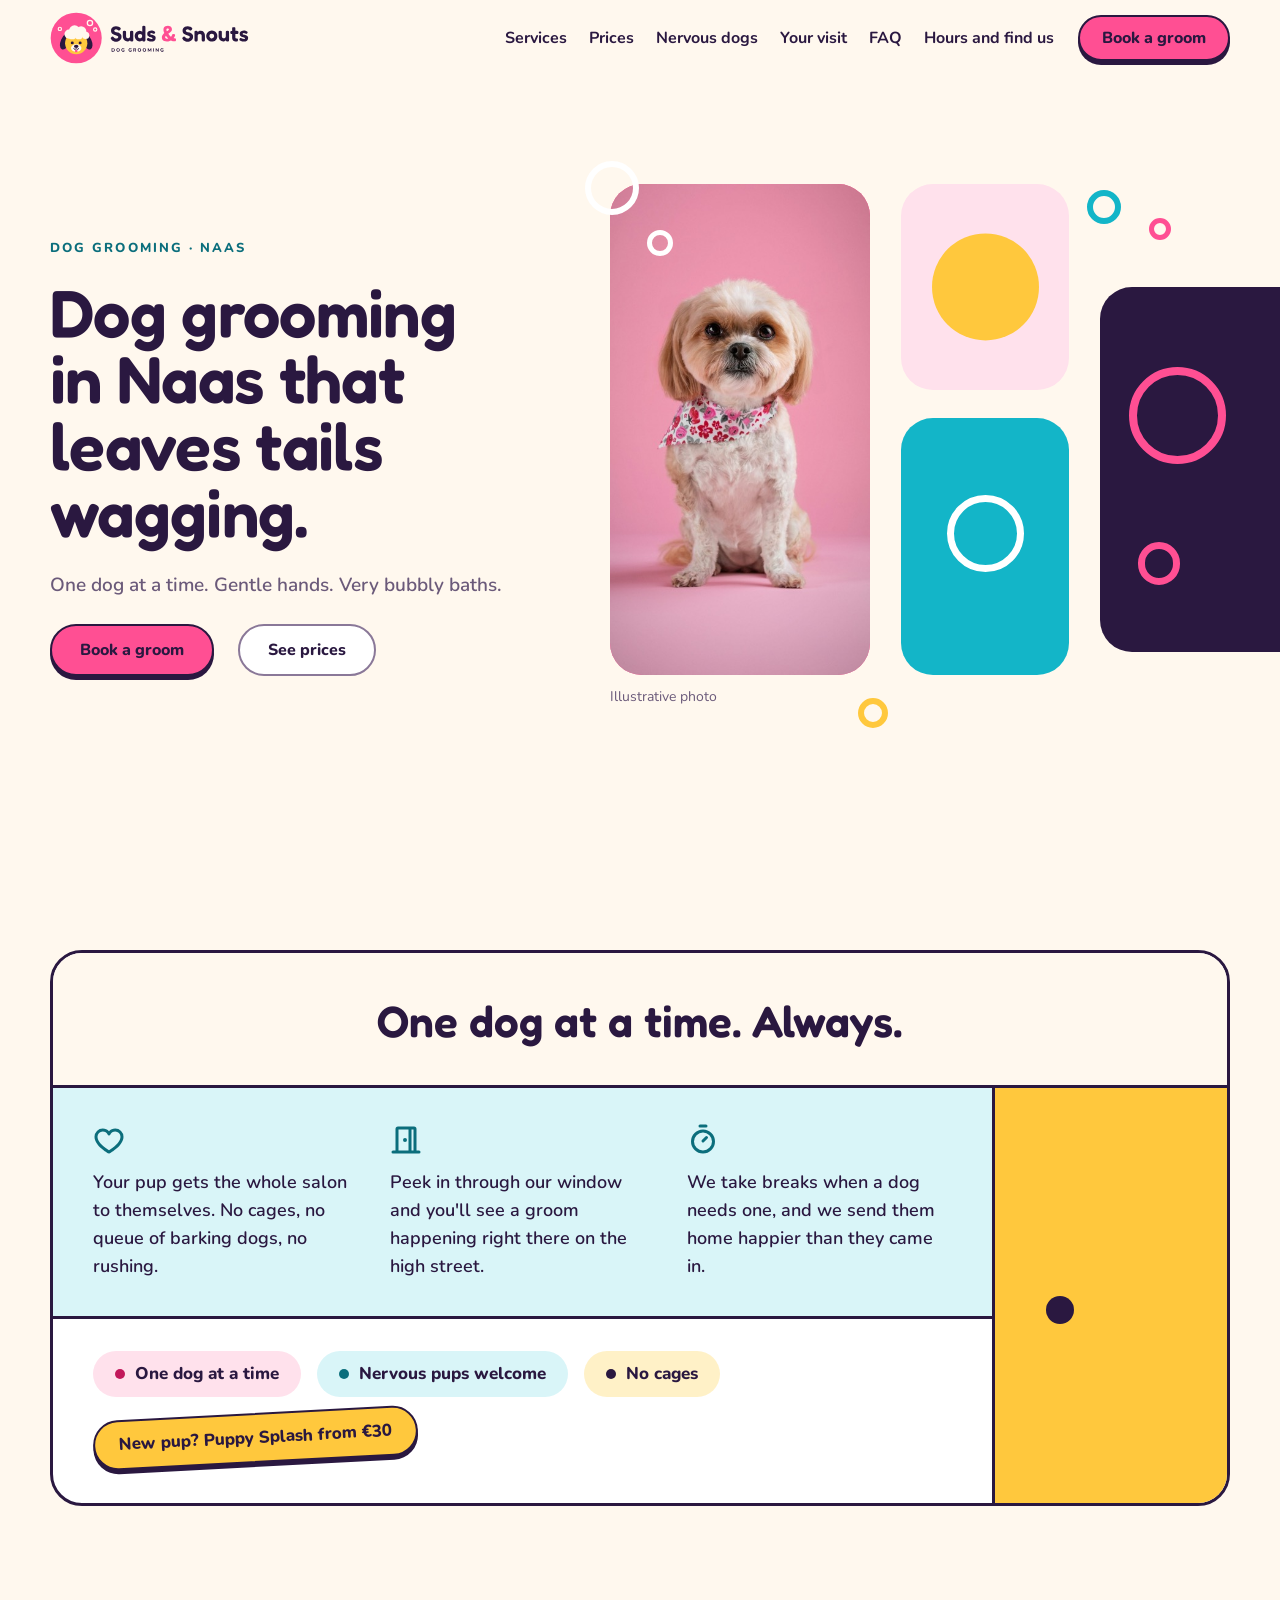
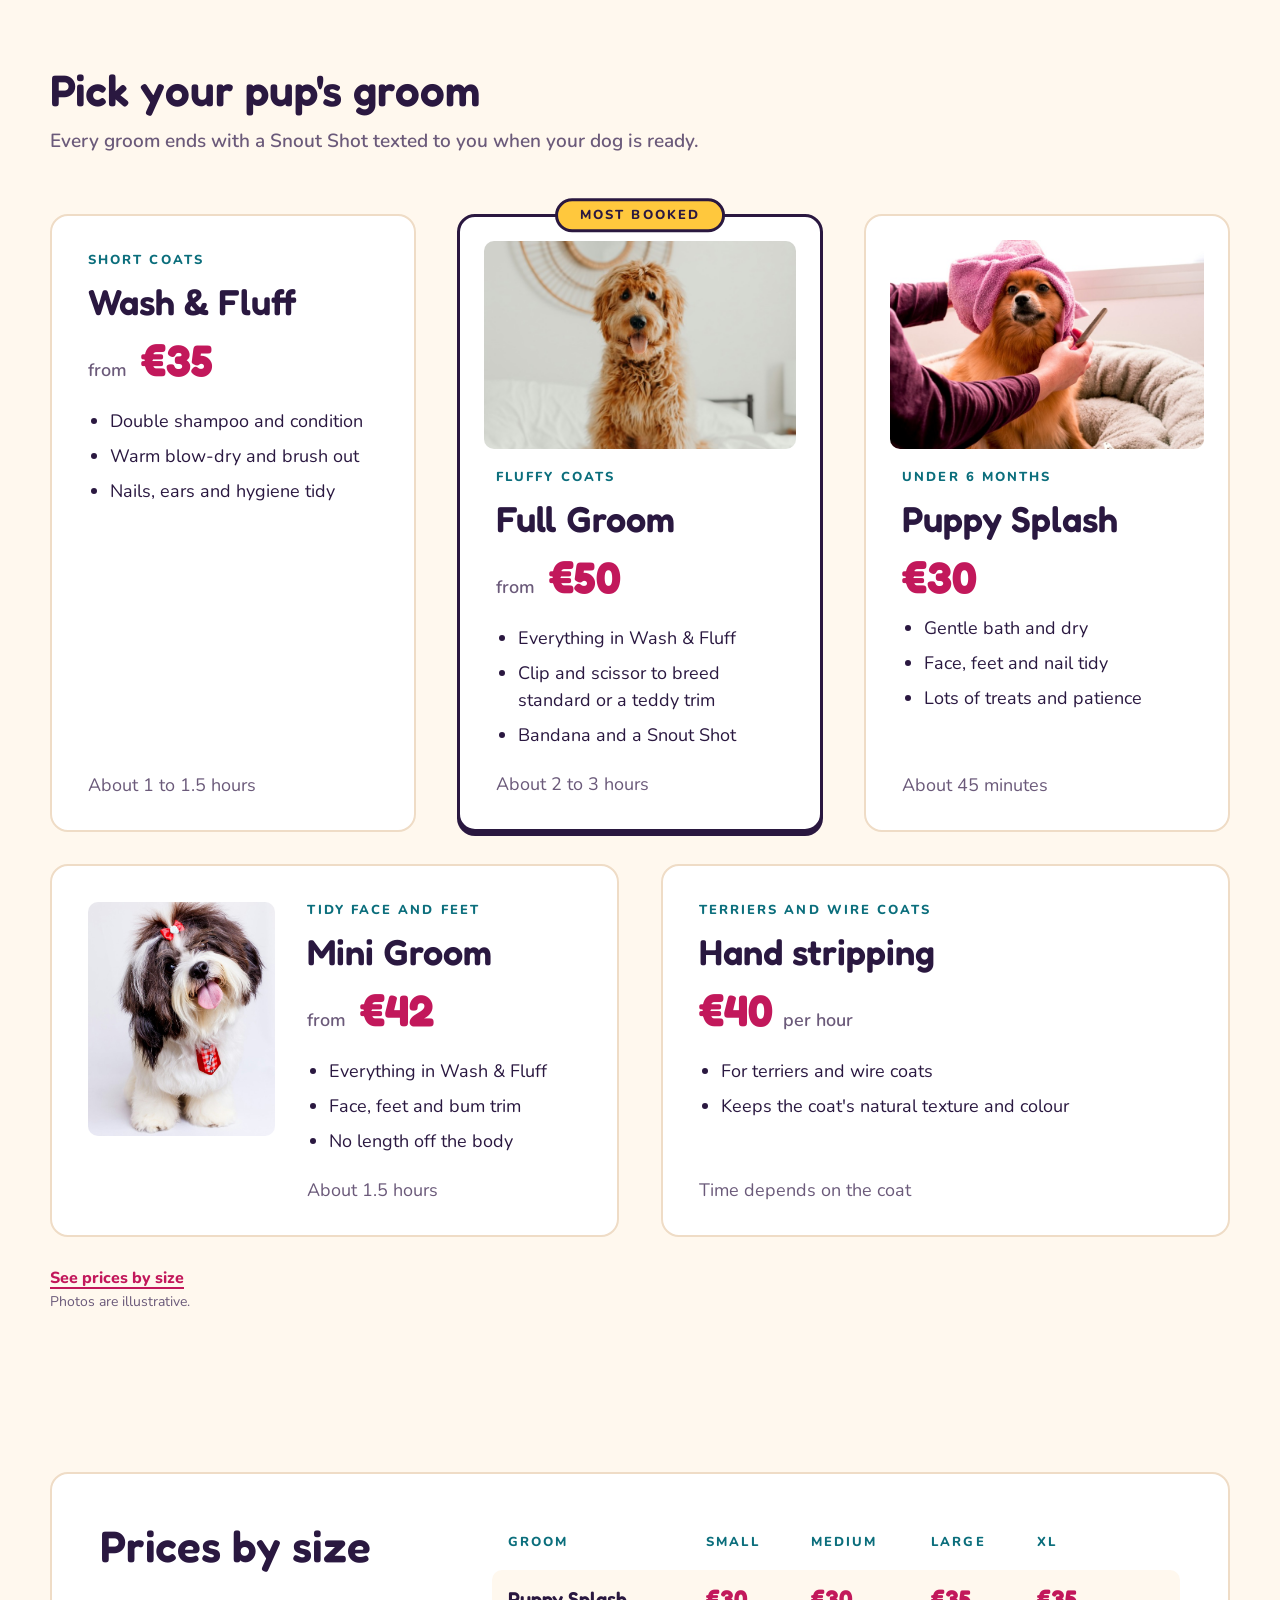
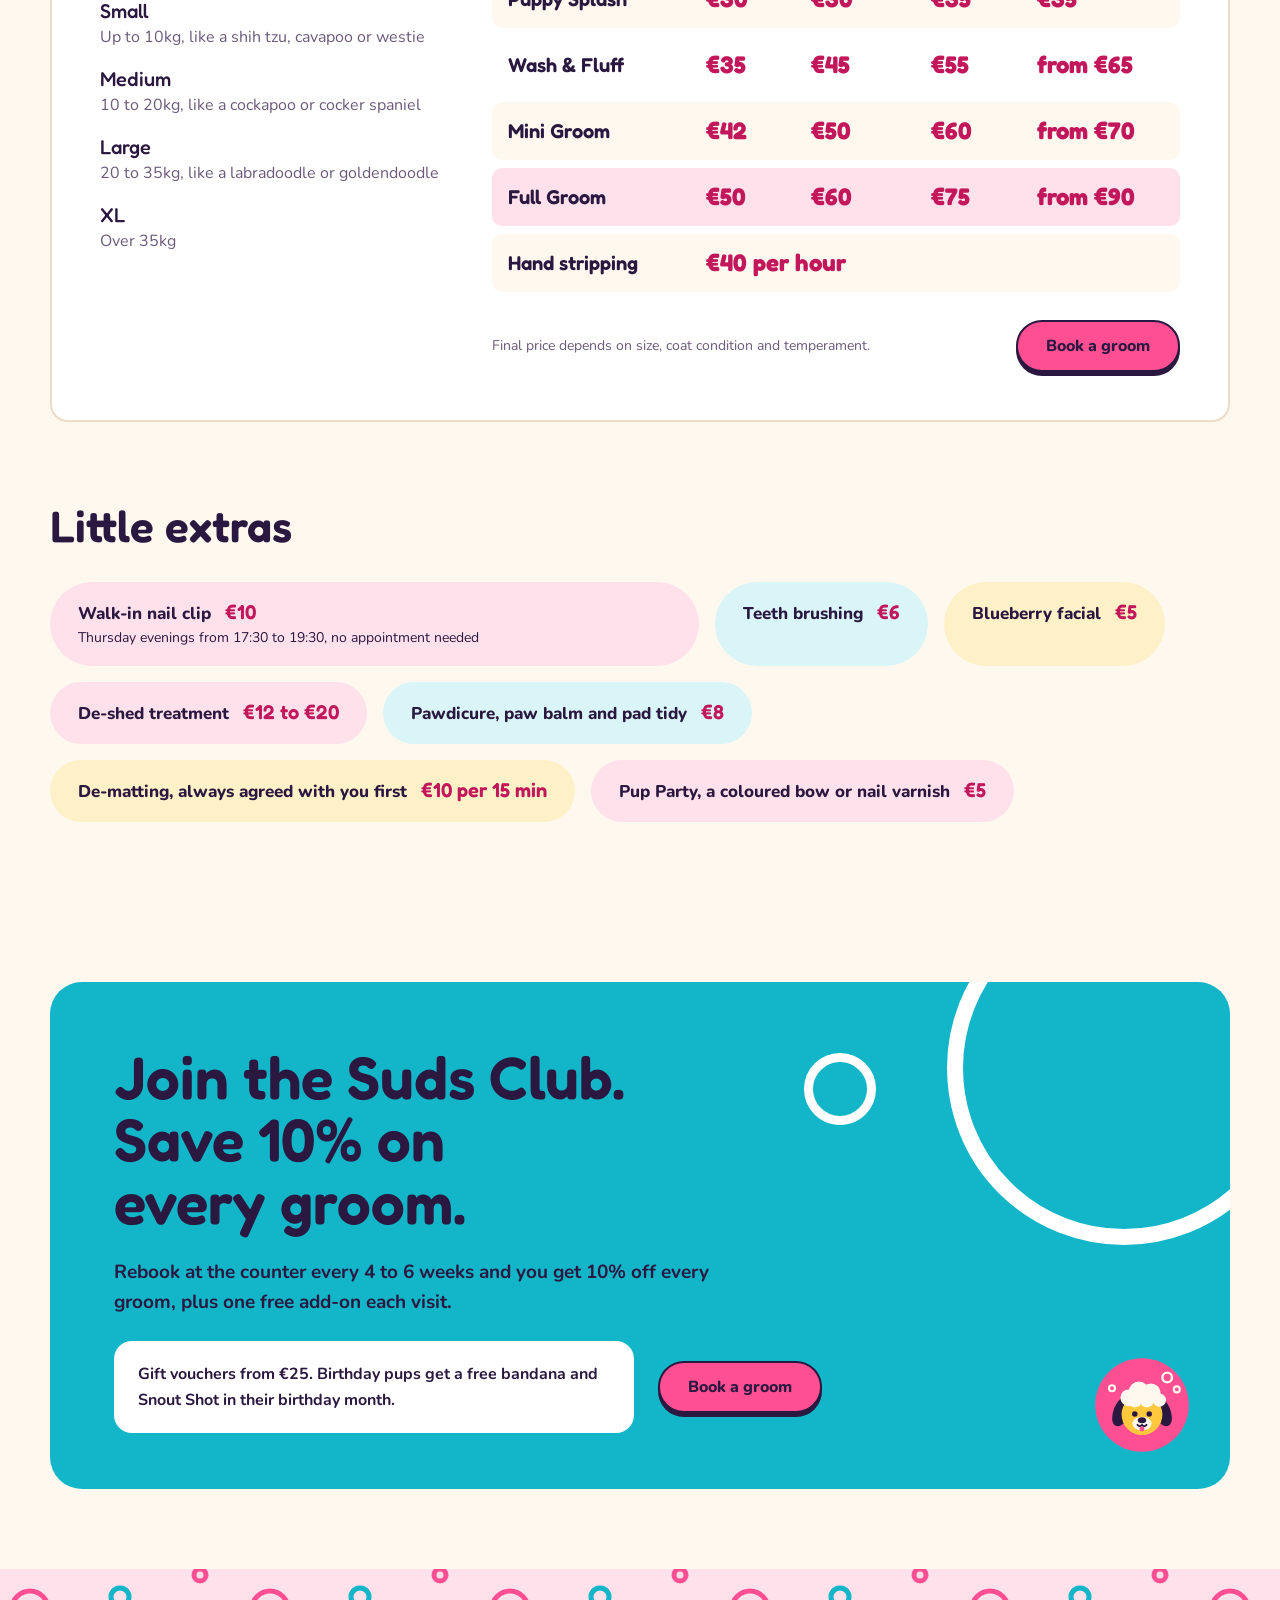
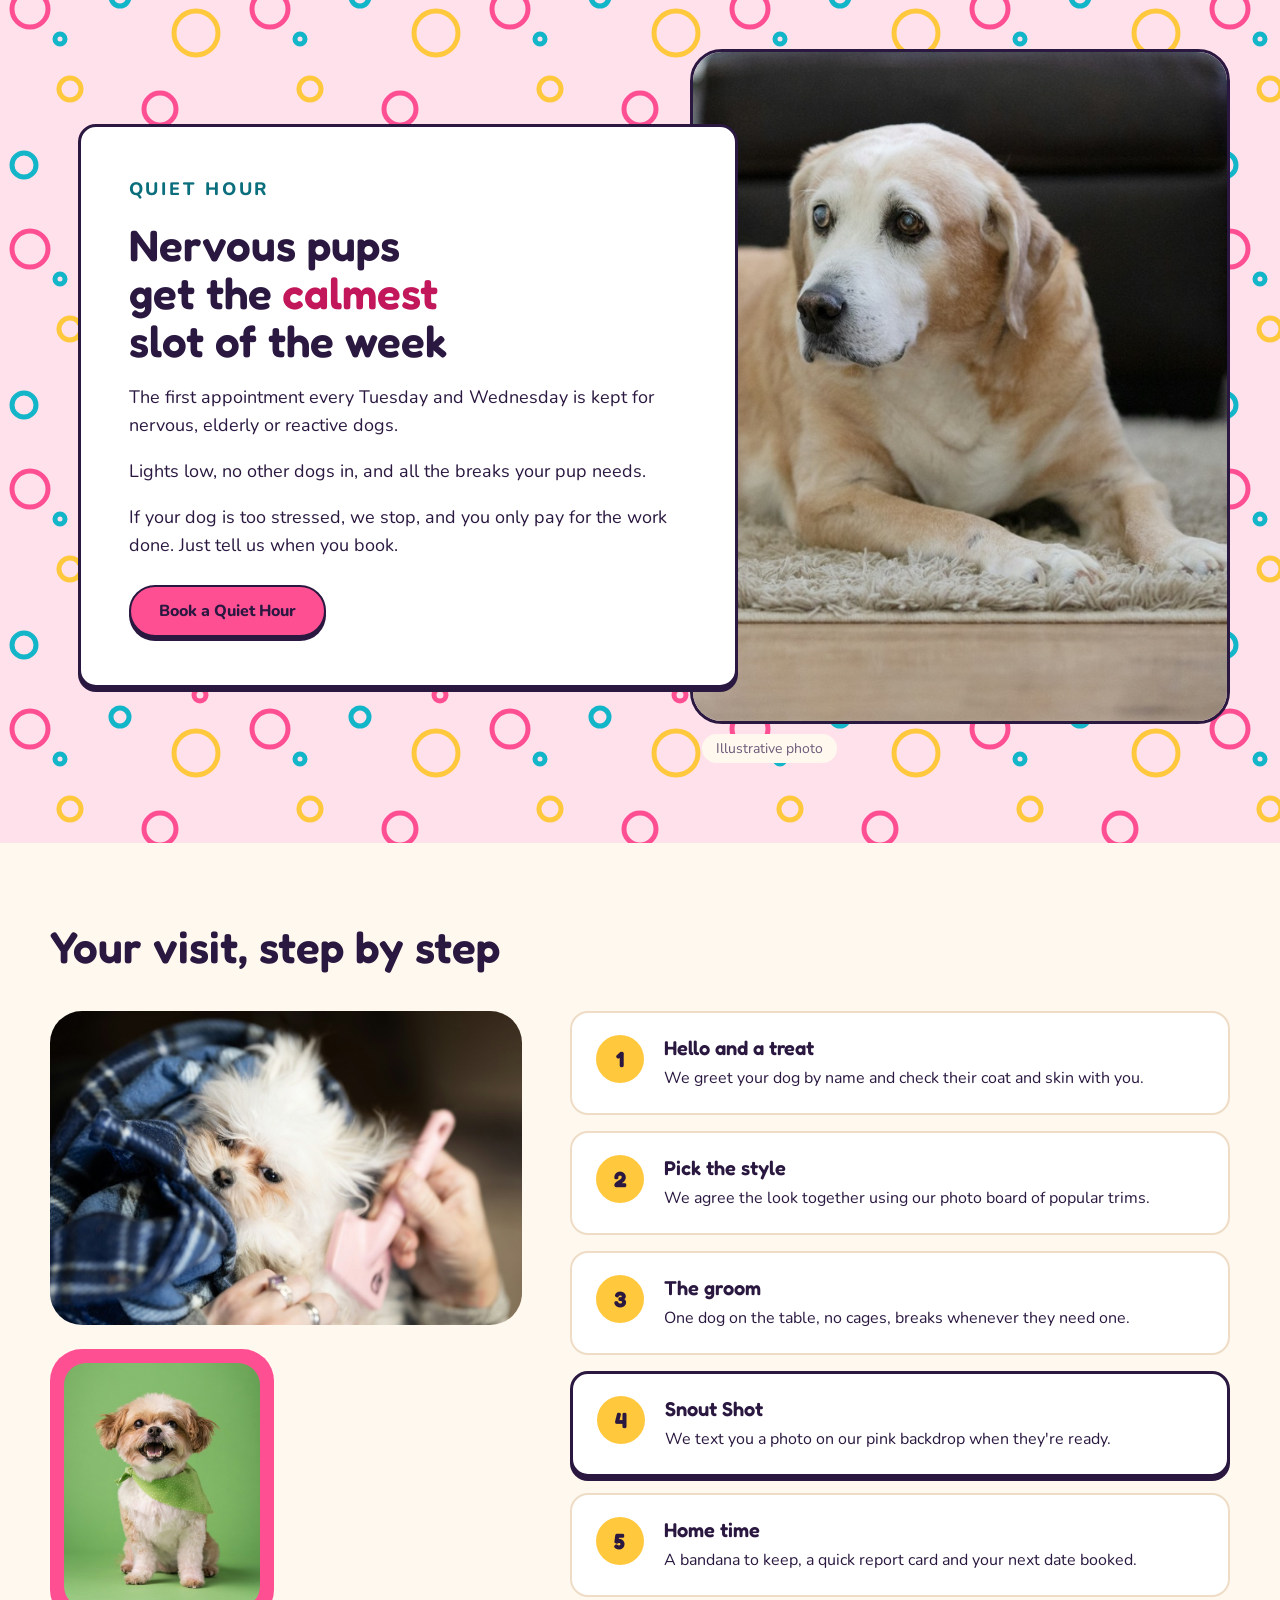
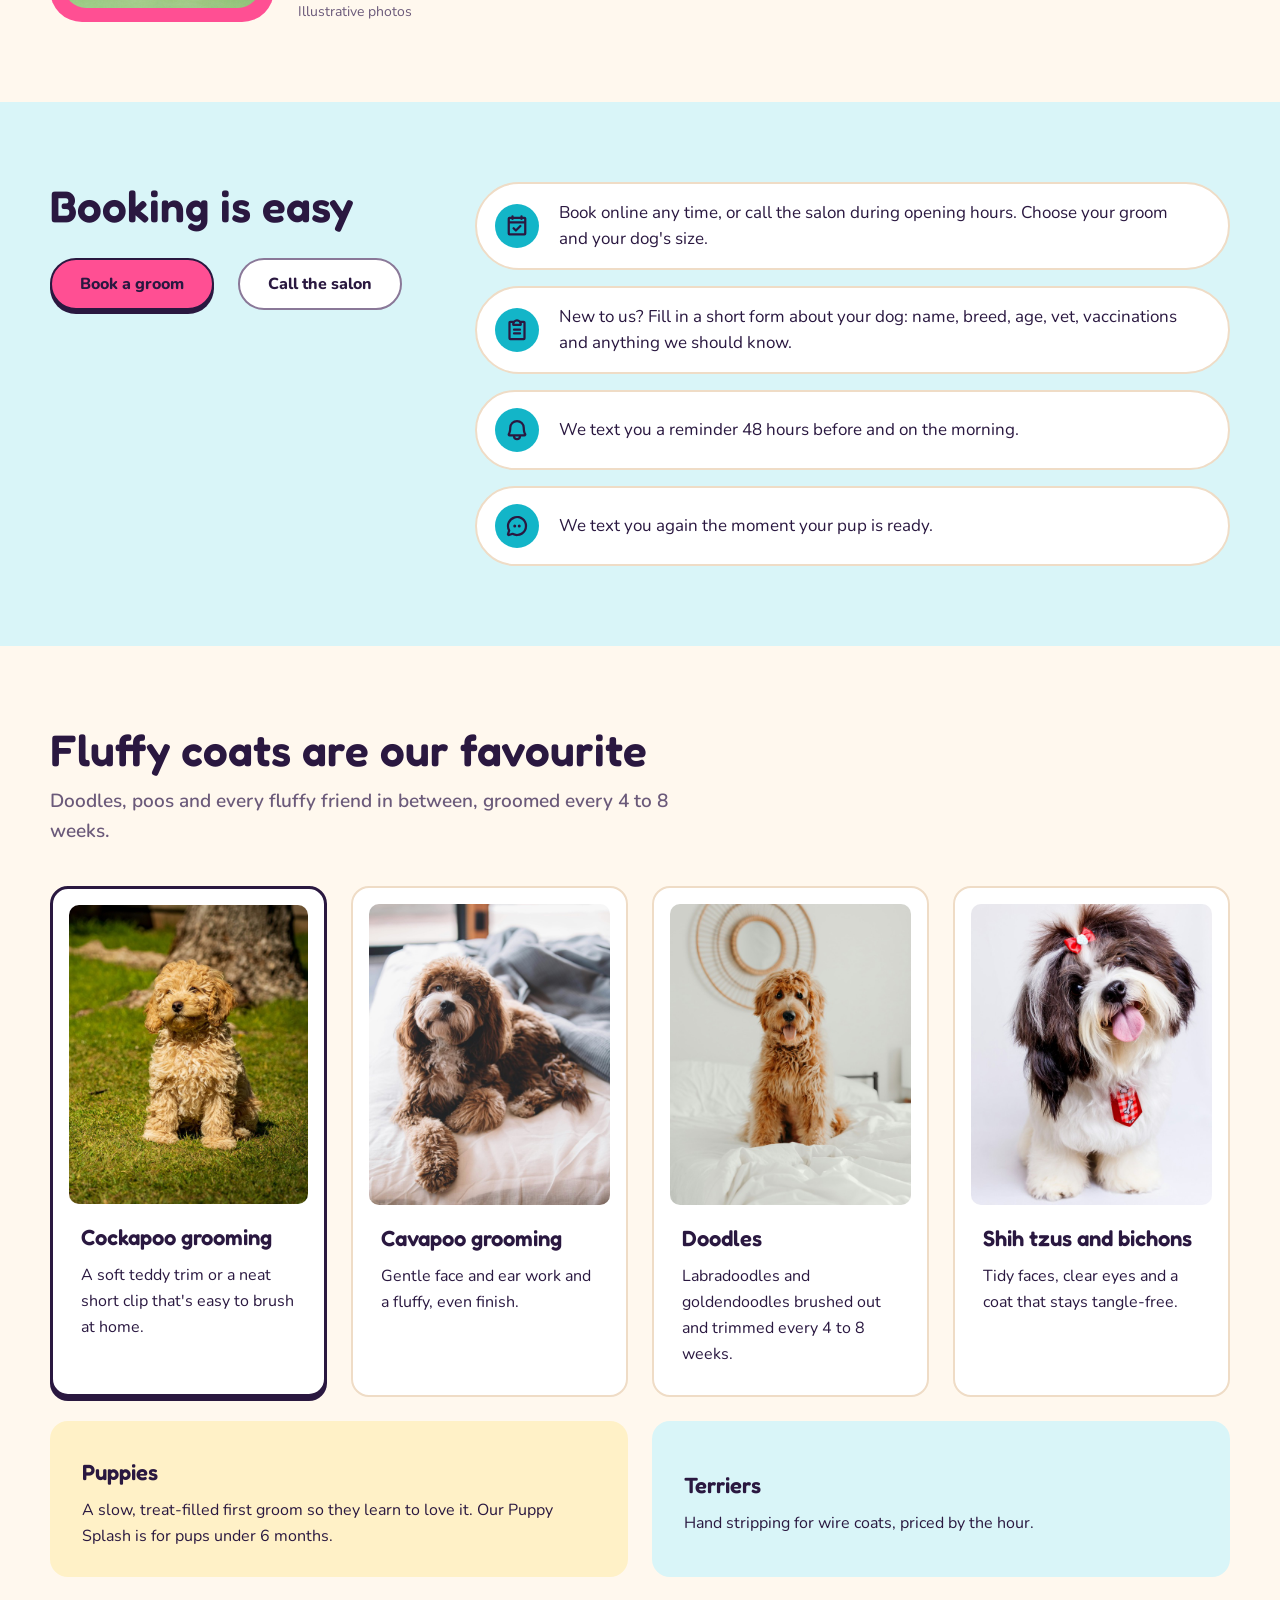
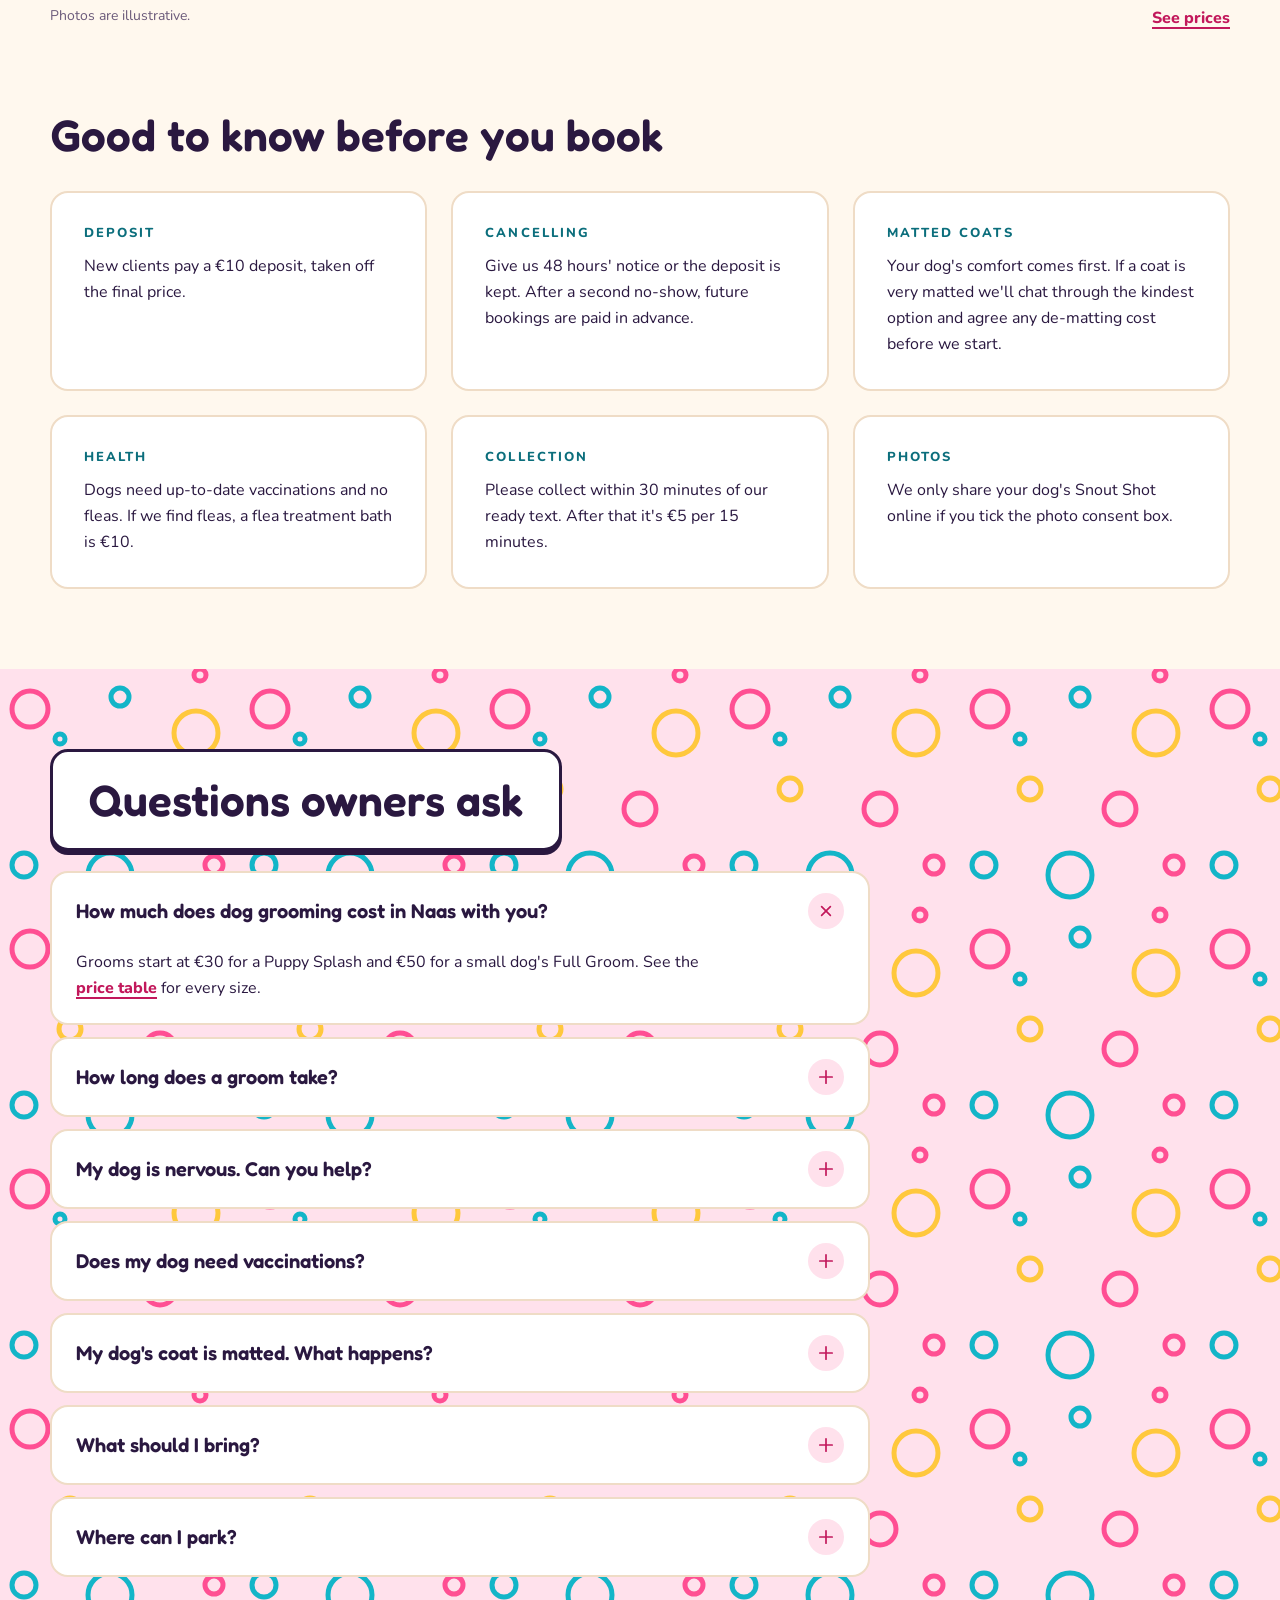
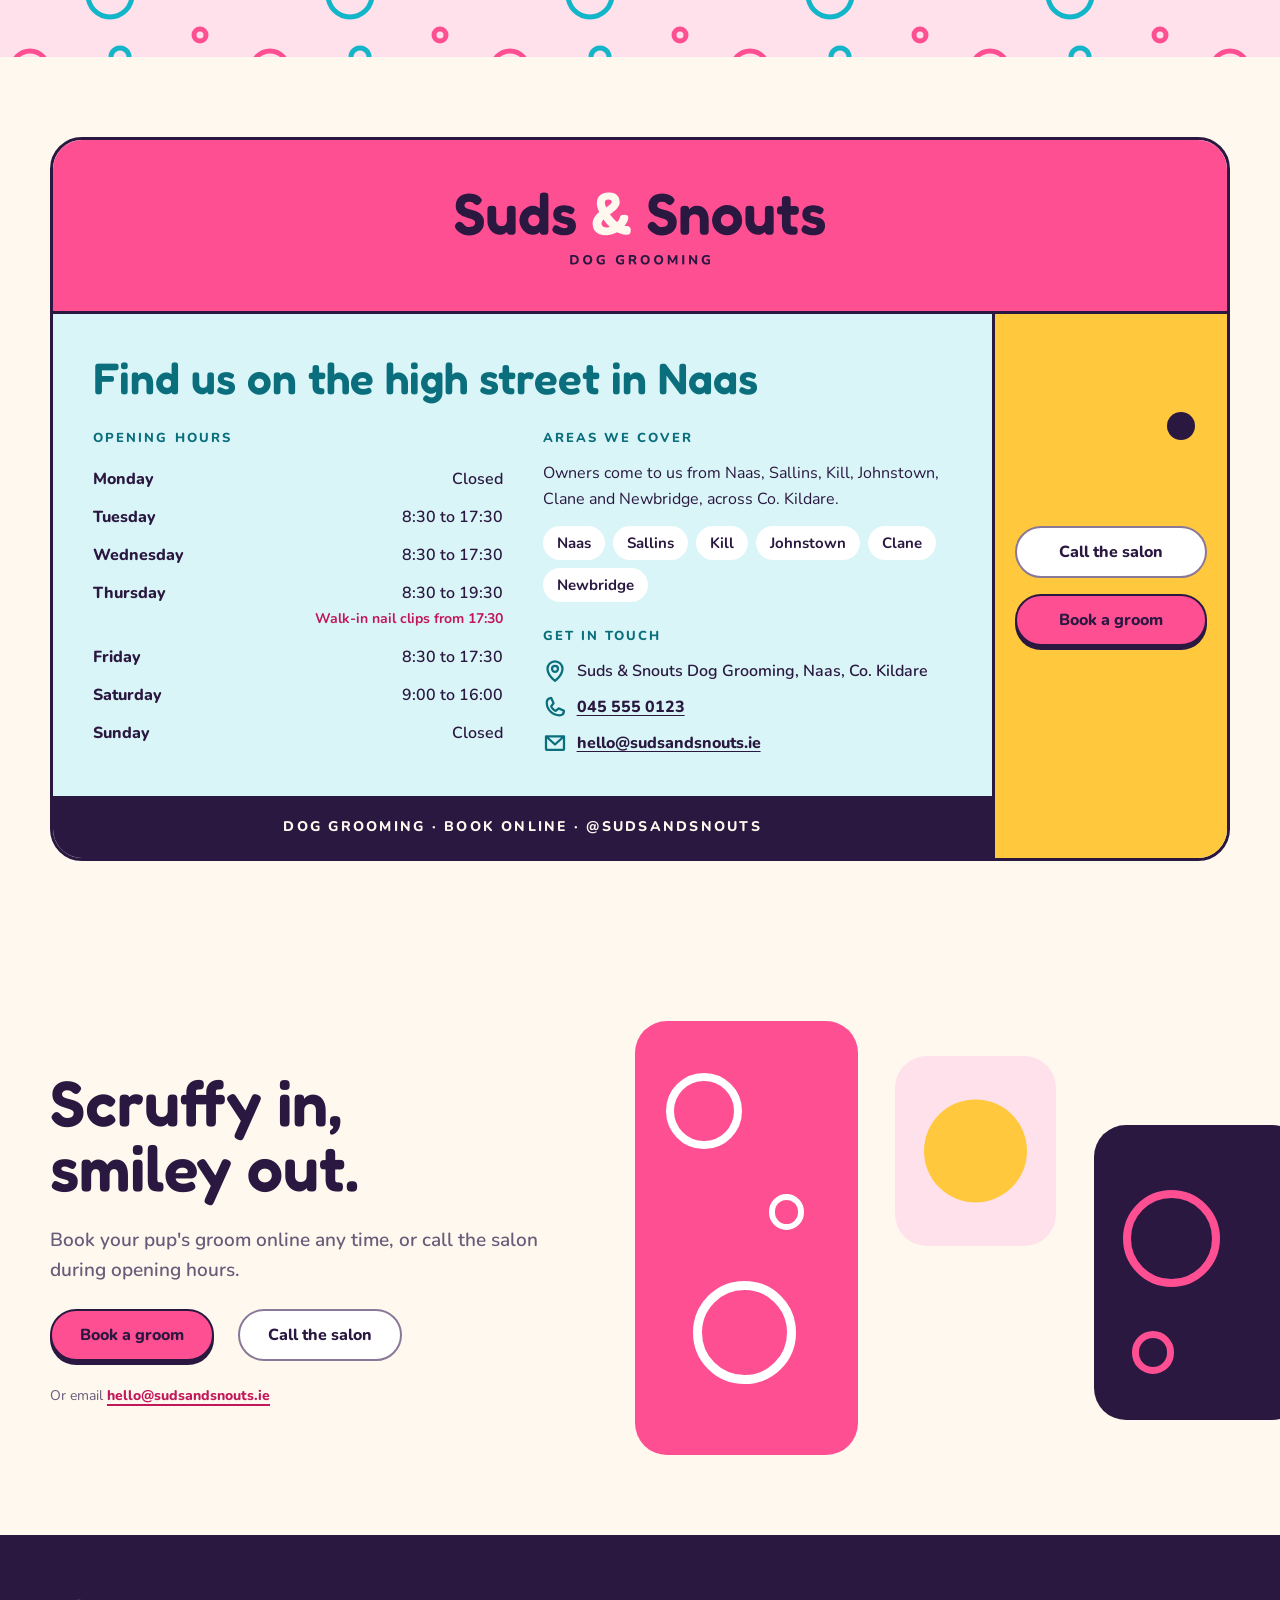
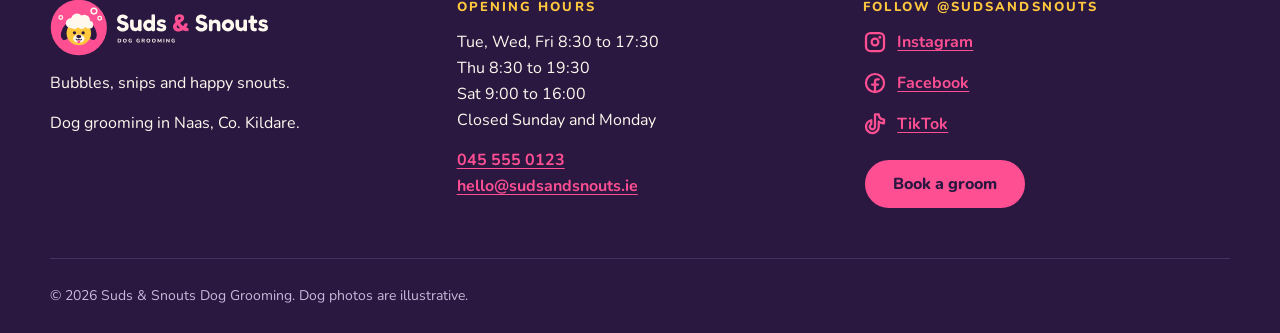
==== index.html @ da976618 "Launch Suds & Snouts website Single-page static site for GitHub Pages: hero, promise, services, pric" ====
<!doctype html>
<html lang="en-IE">
<head>
  <meta charset="utf-8">
  <meta name="viewport" content="width=device-width, initial-scale=1">
  <title>Dog grooming in Naas | Suds &amp; Snouts Dog Grooming</title>
  <meta name="description" content="Suds &amp; Snouts is a one-to-one dog grooming salon in Naas, Co. Kildare. One dog at a time, gentle hands and published prices for puppy grooms, wash and fluff, mini grooms and full grooms. Book a groom online or by phone.">
  <meta name="theme-color" content="#FF4F93">
  <link rel="icon" href="favicon.ico" sizes="any">
  <link rel="icon" type="image/svg+xml" href="assets/brand/suds-snouts-mark.svg">
  <link rel="apple-touch-icon" href="assets/brand/favicon-512.png">
  <meta property="og:type" content="website">
  <meta property="og:title" content="Dog grooming in Naas | Suds &amp; Snouts">
  <meta property="og:description" content="One dog at a time. Gentle hands. Very bubbly baths. Dog grooming in Naas, Co. Kildare.">
  <meta property="og:image" content="https://lukebrennan.github.io/SudsAndSnouts/assets/brand/social-profile-picture-1080.png">
  <link rel="preload" href="assets/fonts/fredoka/fredoka-latin-600-normal.woff2" as="font" type="font/woff2" crossorigin>
  <link rel="preload" href="assets/fonts/nunito/nunito-latin-400-normal.woff2" as="font" type="font/woff2" crossorigin>
  <link rel="stylesheet" href="css/styles.css">
  <script>
    // Hide the hero only when motion is allowed and the entrance script will run.
    (function () {
      if (!window.matchMedia || matchMedia('(prefers-reduced-motion: reduce)').matches || !document.documentElement.animate) return;
      var root = document.documentElement;
      root.classList.add('hero-pending');
      setTimeout(function () { root.classList.remove('hero-pending'); }, 2500);
    })();
  </script>
  <script type="application/ld+json">
  {
    "@context": "https://schema.org",
    "@type": "LocalBusiness",
    "name": "Suds & Snouts Dog Grooming",
    "description": "One-to-one, appointment-only dog grooming salon in Naas, Co. Kildare.",
    "url": "https://lukebrennan.github.io/SudsAndSnouts/",
    "logo": "https://lukebrennan.github.io/SudsAndSnouts/assets/brand/favicon-512.png",
    "image": "https://lukebrennan.github.io/SudsAndSnouts/assets/brand/social-profile-picture-1080.png",
    "priceRange": "€€",
    "address": { "@type": "PostalAddress", "addressLocality": "Naas", "addressRegion": "Co. Kildare", "addressCountry": "IE" },
    "areaServed": ["Naas", "Sallins", "Kill", "Johnstown", "Clane", "Newbridge"],
    "openingHoursSpecification": [
      { "@type": "OpeningHoursSpecification", "dayOfWeek": ["Tuesday", "Wednesday", "Friday"], "opens": "08:30", "closes": "17:30" },
      { "@type": "OpeningHoursSpecification", "dayOfWeek": "Thursday", "opens": "08:30", "closes": "19:30" },
      { "@type": "OpeningHoursSpecification", "dayOfWeek": "Saturday", "opens": "09:00", "closes": "16:00" }
    ]
  }
  </script>
</head>
<body>
  <a class="skip-link" href="#main">Skip to content</a>

  <header class="site-header" data-header>
    <div class="container header-row">
      <a class="header-logo" href="#top" aria-label="Suds &amp; Snouts Dog Grooming, back to top">
        <img src="assets/brand/suds-snouts-logo-horizontal.svg" alt="Suds &amp; Snouts Dog Grooming" width="611" height="160">
      </a>
      <nav class="primary-nav" aria-label="Main">
        <ul>
          <li><a href="#services">Services</a></li>
          <li><a href="#prices">Prices</a></li>
          <li><a href="#quiet-hour">Nervous dogs</a></li>
          <li><a href="#your-visit">Your visit</a></li>
          <li><a href="#faq">FAQ</a></li>
          <li><a href="#find-us">Hours and find us</a></li>
        </ul>
      </nav>
      <a class="header-call" href="tel:+353455550123" data-phone-link>Call the salon</a>
      <a class="btn btn-primary btn-header" href="#book">Book a groom</a>
      <button class="menu-toggle" type="button" aria-expanded="false" aria-controls="mobile-menu" data-menu-toggle>
        <span class="icon icon-list" aria-hidden="true"></span>
        <span class="visually-hidden">Menu</span>
      </button>
    </div>
    <div class="mobile-menu" id="mobile-menu" hidden data-menu>
      <ul class="container">
        <li><a href="#services">Services</a></li>
        <li><a href="#prices">Prices</a></li>
        <li><a href="#quiet-hour">Nervous dogs</a></li>
        <li><a href="#your-visit">Your visit</a></li>
        <li><a href="#faq">FAQ</a></li>
        <li><a href="#find-us">Hours and find us</a></li>
        <li><a href="tel:+353455550123" data-phone-link>Call the salon</a></li>
        <li><a class="btn btn-primary" href="#book">Book a groom</a></li>
      </ul>
    </div>
  </header>

  <main id="main">
    <!-- Hero -->
    <section class="hero" id="top" aria-labelledby="hero-title">
      <div class="container hero-grid">
        <div class="hero-copy">
          <p class="label hero-label" data-hero="text">Dog grooming · Naas</p>
          <h1 id="hero-title" class="hero-title">
            <span class="line" data-hero="text">Dog grooming</span>
            <span class="line" data-hero="text">in Naas that</span>
            <span class="line" data-hero="text">leaves tails</span>
            <span class="line" data-hero="text">wagging.</span>
          </h1>
          <p class="lead" data-hero="text">One dog at a time. Gentle hands. Very bubbly baths.</p>
          <div class="btn-row" data-hero="text">
            <a class="btn btn-primary" href="#book">Book a groom</a>
            <a class="btn btn-secondary" href="#prices">See prices</a>
          </div>
        </div>
        <div class="hero-cluster" aria-hidden="false">
          <figure class="block block-a" data-hero="block">
            <img data-hero-photo src="assets/img/small-white-dog-snout-shot-pink-backdrop.jpg"
                 srcset="assets/img/small-white-dog-snout-shot-pink-backdrop-sm.jpg 640w, assets/img/small-white-dog-snout-shot-pink-backdrop.jpg 1200w"
                 sizes="(max-width: 759px) 60vw, 24vw" width="1200" height="1500"
                 alt="Freshly groomed small fluffy dog in a floral bandana on a pink backdrop">
          </figure>
          <p class="photo-note hero-note">Illustrative photo</p>
          <div class="block block-b" data-hero="block" aria-hidden="true"><span class="sun"></span></div>
          <div class="block block-c" data-hero="block" aria-hidden="true"><span class="ring ring-white ring-c"></span></div>
          <div class="block block-d" data-hero="block" aria-hidden="true">
            <span class="ring ring-pink ring-d1"></span><span class="ring ring-pink ring-d2"></span>
          </div>
          <span class="ring ring-white bubble b1" data-hero="ring" aria-hidden="true"></span>
          <span class="ring ring-white bubble b2" data-hero="ring" aria-hidden="true"></span>
          <span class="ring ring-teal bubble b3" data-hero="ring" aria-hidden="true"></span>
          <span class="ring ring-pink bubble b4" data-hero="ring" aria-hidden="true"></span>
          <span class="ring ring-sunny bubble b5" data-hero="ring" aria-hidden="true"></span>
        </div>
      </div>
    </section>

    <!-- Promise -->
    <section class="section promise" id="promise" aria-labelledby="promise-title">
      <div class="container">
        <div class="shopfront">
          <div class="shopfront-top">
            <h2 id="promise-title" class="display-l">One dog at a time. Always.</h2>
          </div>
          <ul class="promise-points">
            <li><span class="icon icon-heart" aria-hidden="true"></span><p>Your pup gets the whole salon to themselves. No cages, no queue of barking dogs, no rushing.</p></li>
            <li><span class="icon icon-door" aria-hidden="true"></span><p>Peek in through our window and you'll see a groom happening right there on the high street.</p></li>
            <li><span class="icon icon-timer" aria-hidden="true"></span><p>We take breaks when a dog needs one, and we send them home happier than they came in.</p></li>
          </ul>
          <div class="promise-badges" data-reveal="pop">
            <span class="badge badge-pink" data-reveal-item>One dog at a time</span>
            <span class="badge badge-teal" data-reveal-item>Nervous pups welcome</span>
            <span class="badge badge-sunny" data-reveal-item>No cages</span>
            <span class="sticker" data-reveal-item>New pup? Puppy Splash from €30</span>
          </div>
          <div class="shopfront-door" aria-hidden="true"><span class="knob"></span></div>
        </div>
      </div>
    </section>

    <!-- Services -->
    <section class="section services" id="services" aria-labelledby="services-title">
      <div class="container">
        <div class="section-head">
          <h2 id="services-title" class="display-l">Pick your pup's groom</h2>
          <p class="lead">Every groom ends with a Snout Shot texted to you when your dog is ready.</p>
        </div>
        <div class="service-row service-row-3" data-reveal="rise">
          <article class="service-card" data-reveal-item>
            <p class="label label-teal">Short coats</p>
            <h3 class="service-name">Wash &amp; Fluff</h3>
            <p class="price"><span class="from">from</span> €35</p>
            <ul class="ticks">
              <li>Double shampoo and condition</li>
              <li>Warm blow-dry and brush out</li>
              <li>Nails, ears and hygiene tidy</li>
            </ul>
            <p class="duration">About 1 to 1.5 hours</p>
          </article>
          <article class="service-card service-card-featured" data-reveal-item>
            <span class="tab">Most booked</span>
            <figure class="service-photo">
              <img src="assets/img/doodle-full-groom-fluffy-coat-sm.jpg" width="640" height="800" loading="lazy"
                   alt="Fluffy apricot doodle with a soft teddy coat sitting on a white bed">
            </figure>
            <p class="label label-teal">Fluffy coats</p>
            <h3 class="service-name">Full Groom</h3>
            <p class="price"><span class="from">from</span> €50</p>
            <ul class="ticks">
              <li>Everything in Wash &amp; Fluff</li>
              <li>Clip and scissor to breed standard or a teddy trim</li>
              <li>Bandana and a Snout Shot</li>
            </ul>
            <p class="duration">About 2 to 3 hours</p>
          </article>
          <article class="service-card" data-reveal-item>
            <figure class="service-photo">
              <img src="assets/img/puppy-splash-towel-after-bath-sm.jpg" width="800" height="533" loading="lazy"
                   alt="Small fluffy dog wrapped in a pink towel being gently combed after a bath">
            </figure>
            <p class="label label-teal">Under 6 months</p>
            <h3 class="service-name">Puppy Splash</h3>
            <p class="price">€30</p>
            <ul class="ticks">
              <li>Gentle bath and dry</li>
              <li>Face, feet and nail tidy</li>
              <li>Lots of treats and patience</li>
            </ul>
            <p class="duration">About 45 minutes</p>
          </article>
        </div>
        <div class="service-row service-row-2" data-reveal="rise">
          <article class="service-card service-card-wide" data-reveal-item>
            <figure class="service-photo service-photo-side">
              <img src="assets/img/shih-tzu-mini-groom-tidy-face-sm.jpg" width="640" height="800" loading="lazy"
                   alt="Shih tzu with a tidy face and a red bow, tongue out, on a white backdrop">
            </figure>
            <div>
              <p class="label label-teal">Tidy face and feet</p>
              <h3 class="service-name">Mini Groom</h3>
              <p class="price"><span class="from">from</span> €42</p>
              <ul class="ticks">
                <li>Everything in Wash &amp; Fluff</li>
                <li>Face, feet and bum trim</li>
                <li>No length off the body</li>
              </ul>
              <p class="duration">About 1.5 hours</p>
            </div>
          </article>
          <article class="service-card" data-reveal-item>
            <p class="label label-teal">Terriers and wire coats</p>
            <h3 class="service-name">Hand stripping</h3>
            <p class="price">€40 <span class="from">per hour</span></p>
            <ul class="ticks">
              <li>For terriers and wire coats</li>
              <li>Keeps the coat's natural texture and colour</li>
            </ul>
            <p class="duration">Time depends on the coat</p>
          </article>
        </div>
        <p class="section-foot"><a class="text-link" href="#prices">See prices by size</a></p>
        <p class="photo-note">Photos are illustrative.</p>
      </div>
    </section>

    <!-- Prices -->
    <section class="section prices" id="prices" aria-labelledby="prices-title">
      <div class="container">
        <div class="price-panel">
          <div class="price-intro">
            <h2 id="prices-title" class="display-l">Prices by size</h2>
            <dl class="size-guide">
              <div><dt>Small</dt><dd>Up to 10kg, like a shih tzu, cavapoo or westie</dd></div>
              <div><dt>Medium</dt><dd>10 to 20kg, like a cockapoo or cocker spaniel</dd></div>
              <div><dt>Large</dt><dd>20 to 35kg, like a labradoodle or goldendoodle</dd></div>
              <div><dt>XL</dt><dd>Over 35kg</dd></div>
            </dl>
          </div>
          <div class="price-table-wrap">
            <table class="price-table">
              <caption class="visually-hidden">Grooming prices by dog size</caption>
              <thead>
                <tr><th scope="col">Groom</th><th scope="col">Small</th><th scope="col">Medium</th><th scope="col">Large</th><th scope="col">XL</th></tr>
              </thead>
              <tbody>
                <tr><th scope="row">Puppy Splash</th><td data-size="Small">€30</td><td data-size="Medium">€30</td><td data-size="Large">€35</td><td data-size="XL">€35</td></tr>
                <tr><th scope="row">Wash &amp; Fluff</th><td data-size="Small">€35</td><td data-size="Medium">€45</td><td data-size="Large">€55</td><td data-size="XL">from €65</td></tr>
                <tr><th scope="row">Mini Groom</th><td data-size="Small">€42</td><td data-size="Medium">€50</td><td data-size="Large">€60</td><td data-size="XL">from €70</td></tr>
                <tr class="row-featured"><th scope="row">Full Groom</th><td data-size="Small">€50</td><td data-size="Medium">€60</td><td data-size="Large">€75</td><td data-size="XL">from €90</td></tr>
                <tr class="row-merged"><th scope="row">Hand stripping</th><td colspan="4" data-size="All sizes">€40 per hour</td></tr>
              </tbody>
            </table>
            <div class="price-foot">
              <p class="small muted">Final price depends on size, coat condition and temperament.</p>
              <a class="btn btn-primary" href="#book">Book a groom</a>
            </div>
          </div>
        </div>
      </div>
    </section>

    <!-- Add-ons -->
    <section class="section add-ons" id="extras" aria-labelledby="extras-title">
      <div class="container">
        <h2 id="extras-title" class="display-l">Little extras</h2>
        <ul class="addon-list">
          <li class="addon addon-pink addon-wide"><span class="addon-name">Walk-in nail clip</span><span class="addon-price">€10</span><span class="addon-note">Thursday evenings from 17:30 to 19:30, no appointment needed</span></li>
          <li class="addon addon-teal"><span class="addon-name">Teeth brushing</span><span class="addon-price">€6</span></li>
          <li class="addon addon-sunny"><span class="addon-name">Blueberry facial</span><span class="addon-price">€5</span></li>
          <li class="addon addon-pink"><span class="addon-name">De-shed treatment</span><span class="addon-price">€12 to €20</span></li>
          <li class="addon addon-teal"><span class="addon-name">Pawdicure, paw balm and pad tidy</span><span class="addon-price">€8</span></li>
          <li class="addon addon-sunny"><span class="addon-name">De-matting, always agreed with you first</span><span class="addon-price">€10 per 15 min</span></li>
          <li class="addon addon-pink"><span class="addon-name">Pup Party, a coloured bow or nail varnish</span><span class="addon-price">€5</span></li>
        </ul>
      </div>
    </section>

    <!-- Suds Club -->
    <section class="section suds-club" id="suds-club" aria-labelledby="club-title">
      <div class="container">
        <div class="club-block" data-reveal="club">
          <span class="ring ring-white club-ring-big" data-reveal-item aria-hidden="true"></span>
          <span class="ring ring-white club-ring-small" aria-hidden="true"></span>
          <h2 id="club-title" class="club-title">
            <span class="line" data-reveal-item>Join the Suds Club.</span>
            <span class="line" data-reveal-item>Save 10% on</span>
            <span class="line" data-reveal-item>every groom.</span>
          </h2>
          <p class="club-body">Rebook at the counter every 4 to 6 weeks and you get 10% off every groom, plus one free add-on each visit.</p>
          <div class="club-bottom">
            <p class="club-extras">Gift vouchers from €25. Birthday pups get a free bandana and Snout Shot in their birthday month.</p>
            <a class="btn btn-primary" href="#book">Book a groom</a>
          </div>
          <img class="club-mark" src="assets/brand/suds-snouts-mark.svg" width="96" height="96" alt="">
        </div>
      </div>
    </section>

    <!-- Quiet Hour -->
    <section class="pattern-band quiet-hour" id="quiet-hour" aria-labelledby="quiet-title">
      <div class="container quiet-grid">
        <div class="feature-card">
          <p class="label label-teal">Quiet Hour</p>
          <h2 id="quiet-title" class="display-l">Nervous pups get the <span class="accent">calmest</span> slot of the week</h2>
          <p>The first appointment every Tuesday and Wednesday is kept for nervous, elderly or reactive dogs.</p>
          <p>Lights low, no other dogs in, and all the breaks your pup needs.</p>
          <p>If your dog is too stressed, we stop, and you only pay for the work done. Just tell us when you book.</p>
          <a class="btn btn-primary" href="#book">Book a Quiet Hour</a>
        </div>
        <figure class="quiet-photo">
          <div class="frame" data-reveal="photo">
            <img data-reveal-item src="assets/img/senior-dog-quiet-hour-calm.jpg"
                 srcset="assets/img/senior-dog-quiet-hour-calm-sm.jpg 640w, assets/img/senior-dog-quiet-hour-calm.jpg 1200w"
                 sizes="(max-width: 759px) 90vw, 40vw" width="1200" height="1500" loading="lazy"
                 alt="Calm senior labrador resting on a soft rug in a bright room">
          </div>
          <figcaption class="photo-tag">Illustrative photo</figcaption>
        </figure>
      </div>
    </section>

    <!-- Your visit -->
    <section class="section your-visit" id="your-visit" aria-labelledby="visit-title">
      <div class="container">
        <h2 id="visit-title" class="display-l">Your visit, step by step</h2>
        <div class="visit-grid">
          <div class="visit-photos">
            <figure class="frame visit-photo-wide" data-reveal="photo">
              <img data-reveal-item src="assets/img/gentle-brushing-calm-puppy.jpg"
                   srcset="assets/img/gentle-brushing-calm-puppy-sm.jpg 800w, assets/img/gentle-brushing-calm-puppy.jpg 1440w"
                   sizes="(max-width: 759px) 45vw, 38vw" width="1440" height="960" loading="lazy"
                   alt="Sleepy white puppy wrapped in a blanket being gently brushed with a pink brush">
            </figure>
            <figure class="visit-snout">
              <div class="frame" data-reveal="photo">
                <img data-reveal-item src="assets/img/dog-bandana-fresh-groom-sm.jpg" width="640" height="800" loading="lazy"
                     alt="Happy freshly groomed small dog in a green bandana">
              </div>
            </figure>
            <p class="photo-note">Illustrative photos</p>
          </div>
          <ol class="steps" data-reveal="slide">
            <li class="step" data-reveal-item><span class="step-num">1</span><div><h3>Hello and a treat</h3><p>We greet your dog by name and check their coat and skin with you.</p></div></li>
            <li class="step" data-reveal-item><span class="step-num">2</span><div><h3>Pick the style</h3><p>We agree the look together using our photo board of popular trims.</p></div></li>
            <li class="step" data-reveal-item><span class="step-num">3</span><div><h3>The groom</h3><p>One dog on the table, no cages, breaks whenever they need one.</p></div></li>
            <li class="step step-featured" data-reveal-item><span class="step-num">4</span><div><h3>Snout Shot</h3><p>We text you a photo on our pink backdrop when they're ready.</p></div></li>
            <li class="step" data-reveal-item><span class="step-num">5</span><div><h3>Home time</h3><p>A bandana to keep, a quick report card and your next date booked.</p></div></li>
          </ol>
        </div>
      </div>
    </section>

    <!-- Booking -->
    <section class="section booking tint-teal" id="booking" aria-labelledby="booking-title">
      <div class="container booking-grid">
        <div class="booking-head">
          <h2 id="booking-title" class="display-l">Booking is easy</h2>
          <div class="btn-row">
            <a class="btn btn-primary" href="#book">Book a groom</a>
            <a class="btn btn-secondary" href="#find-us">Call the salon</a>
          </div>
        </div>
        <ul class="booking-steps">
          <li><span class="icon-dot"><span class="icon icon-calendar" aria-hidden="true"></span></span><p>Book online any time, or call the salon during opening hours. Choose your groom and your dog's size.</p></li>
          <li><span class="icon-dot"><span class="icon icon-clipboard" aria-hidden="true"></span></span><p>New to us? Fill in a short form about your dog: name, breed, age, vet, vaccinations and anything we should know.</p></li>
          <li><span class="icon-dot"><span class="icon icon-bell" aria-hidden="true"></span></span><p>We text you a reminder 48 hours before and on the morning.</p></li>
          <li><span class="icon-dot"><span class="icon icon-chat" aria-hidden="true"></span></span><p>We text you again the moment your pup is ready.</p></li>
        </ul>
      </div>
    </section>

    <!-- Breeds -->
    <section class="section breeds" id="breeds" aria-labelledby="breeds-title">
      <div class="container">
        <div class="section-head">
          <h2 id="breeds-title" class="display-l">Fluffy coats are our favourite</h2>
          <p class="lead">Doodles, poos and every fluffy friend in between, groomed every 4 to 8 weeks.</p>
        </div>
        <div class="breed-grid">
          <article class="breed-card breed-card-featured">
            <div class="frame breed-photo" data-reveal="photo"><img data-reveal-item src="assets/img/cockapoo-puppy-grooming-naas-sm.jpg" width="640" height="800" loading="lazy" alt="Apricot cockapoo puppy with a curly coat sitting on grass"></div>
            <h3>Cockapoo grooming</h3>
            <p>A soft teddy trim or a neat short clip that's easy to brush at home.</p>
          </article>
          <article class="breed-card">
            <div class="frame breed-photo" data-reveal="photo"><img data-reveal-item src="assets/img/cavapoo-grooming-naas-sm.jpg" width="640" height="800" loading="lazy" alt="Fluffy red and white cavapoo lying on a white bed"></div>
            <h3>Cavapoo grooming</h3>
            <p>Gentle face and ear work and a fluffy, even finish.</p>
          </article>
          <article class="breed-card">
            <div class="frame breed-photo" data-reveal="photo"><img data-reveal-item src="assets/img/doodle-full-groom-fluffy-coat-sm.jpg" width="640" height="800" loading="lazy" alt="Fluffy apricot doodle with a soft teddy coat sitting on a white bed"></div>
            <h3>Doodles</h3>
            <p>Labradoodles and goldendoodles brushed out and trimmed every 4 to 8 weeks.</p>
          </article>
          <article class="breed-card">
            <div class="frame breed-photo" data-reveal="photo"><img data-reveal-item src="assets/img/shih-tzu-mini-groom-tidy-face-sm.jpg" width="640" height="800" loading="lazy" alt="Shih tzu with a tidy face and a red bow, tongue out, on a white backdrop"></div>
            <h3>Shih tzus and bichons</h3>
            <p>Tidy faces, clear eyes and a coat that stays tangle-free.</p>
          </article>
          <article class="breed-card breed-card-text tint-sunny-card">
            <h3>Puppies</h3>
            <p>A slow, treat-filled first groom so they learn to love it. Our Puppy Splash is for pups under 6 months.</p>
          </article>
          <article class="breed-card breed-card-text tint-teal-card">
            <h3>Terriers</h3>
            <p>Hand stripping for wire coats, priced by the hour.</p>
          </article>
        </div>
        <div class="section-foot">
          <p class="photo-note">Photos are illustrative.</p>
          <a class="text-link" href="#prices">See prices</a>
        </div>
      </div>
    </section>

    <!-- Policies -->
    <section class="section policies" id="policies" aria-labelledby="policies-title">
      <div class="container">
        <h2 id="policies-title" class="display-l">Good to know before you book</h2>
        <div class="policy-grid">
          <article class="policy-card"><h3 class="label label-teal">Deposit</h3><p>New clients pay a €10 deposit, taken off the final price.</p></article>
          <article class="policy-card"><h3 class="label label-teal">Cancelling</h3><p>Give us 48 hours' notice or the deposit is kept. After a second no-show, future bookings are paid in advance.</p></article>
          <article class="policy-card"><h3 class="label label-teal">Matted coats</h3><p>Your dog's comfort comes first. If a coat is very matted we'll chat through the kindest option and agree any de-matting cost before we start.</p></article>
          <article class="policy-card"><h3 class="label label-teal">Health</h3><p>Dogs need up-to-date vaccinations and no fleas. If we find fleas, a flea treatment bath is €10.</p></article>
          <article class="policy-card"><h3 class="label label-teal">Collection</h3><p>Please collect within 30 minutes of our ready text. After that it's €5 per 15 minutes.</p></article>
          <article class="policy-card"><h3 class="label label-teal">Photos</h3><p>We only share your dog's Snout Shot online if you tick the photo consent box.</p></article>
        </div>
      </div>
    </section>

    <!-- FAQ -->
    <section class="pattern-band faq" id="faq" aria-labelledby="faq-title">
      <div class="container">
        <div class="faq-wrap">
          <div class="faq-head"><h2 id="faq-title" class="display-l">Questions owners ask</h2></div>
          <div class="faq-list">
            <details class="faq-item" open>
              <summary><span>How much does dog grooming cost in Naas with you?</span><span class="faq-plus" aria-hidden="true"><span class="icon icon-plus"></span></span></summary>
              <div class="faq-answer"><p>Grooms start at €30 for a Puppy Splash and €50 for a small dog's Full Groom. See the <a class="text-link" href="#prices">price table</a> for every size.</p></div>
            </details>
            <details class="faq-item">
              <summary><span>How long does a groom take?</span><span class="faq-plus" aria-hidden="true"><span class="icon icon-plus"></span></span></summary>
              <div class="faq-answer"><p>A Puppy Splash takes about 45 minutes, a Wash &amp; Fluff 1 to 1.5 hours, a Mini Groom about 1.5 hours and a Full Groom 2 to 3 hours.</p></div>
            </details>
            <details class="faq-item">
              <summary><span>My dog is nervous. Can you help?</span><span class="faq-plus" aria-hidden="true"><span class="icon icon-plus"></span></span></summary>
              <div class="faq-answer"><p>Yes. Book our Quiet Hour, the first slot on Tuesdays and Wednesdays, and tell us about your dog when you book.</p></div>
            </details>
            <details class="faq-item">
              <summary><span>Does my dog need vaccinations?</span><span class="faq-plus" aria-hidden="true"><span class="icon icon-plus"></span></span></summary>
              <div class="faq-answer"><p>Yes, your dog needs to be up to date with vaccinations and free from fleas.</p></div>
            </details>
            <details class="faq-item">
              <summary><span>My dog's coat is matted. What happens?</span><span class="faq-plus" aria-hidden="true"><span class="icon icon-plus"></span></span></summary>
              <div class="faq-answer"><p>We'll be gentle and chat through the kindest option with you first. Any de-matting is €10 per 15 minutes and agreed before we start.</p></div>
            </details>
            <details class="faq-item">
              <summary><span>What should I bring?</span><span class="faq-plus" aria-hidden="true"><span class="icon icon-plus"></span></span></summary>
              <div class="faq-answer"><p>Just your dog on a lead, and any notes about their health or behaviour. We'll text you when they're ready.</p></div>
            </details>
            <details class="faq-item">
              <summary><span>Where can I park?</span><span class="faq-plus" aria-hidden="true"><span class="icon icon-plus"></span></span></summary>
              <div class="faq-answer"><p>Call the salon and we'll point you to the nearest parking.</p></div>
            </details>
          </div>
        </div>
      </div>
    </section>

    <!-- Find us -->
    <section class="section find-us" id="find-us" aria-labelledby="find-title">
      <div class="container">
        <div class="shopfront shopfront-contact">
          <div class="fascia">
            <img src="assets/brand/suds-snouts-logo-on-pink.svg" width="431" height="112" alt="Suds &amp; Snouts Dog Grooming">
          </div>
          <div class="contact-body">
            <h2 id="find-title" class="display-l">Find us on the high street in Naas</h2>
            <div class="contact-cols">
              <div>
                <h3 class="label label-teal">Opening hours</h3>
                <dl class="hours">
                  <div><dt>Monday</dt><dd>Closed</dd></div>
                  <div><dt>Tuesday</dt><dd>8:30 to 17:30</dd></div>
                  <div><dt>Wednesday</dt><dd>8:30 to 17:30</dd></div>
                  <div><dt>Thursday</dt><dd>8:30 to 19:30 <span class="walk-in">Walk-in nail clips from 17:30</span></dd></div>
                  <div><dt>Friday</dt><dd>8:30 to 17:30</dd></div>
                  <div><dt>Saturday</dt><dd>9:00 to 16:00</dd></div>
                  <div><dt>Sunday</dt><dd>Closed</dd></div>
                </dl>
              </div>
              <div>
                <h3 class="label label-teal">Areas we cover</h3>
                <p>Owners come to us from Naas, Sallins, Kill, Johnstown, Clane and Newbridge, across Co. Kildare.</p>
                <ul class="town-pills">
                  <li>Naas</li><li>Sallins</li><li>Kill</li><li>Johnstown</li><li>Clane</li><li>Newbridge</li>
                </ul>
                <h3 class="label label-teal">Get in touch</h3>
                <ul class="nap">
                  <li><span class="icon icon-pin" aria-hidden="true"></span>Suds &amp; Snouts Dog Grooming, Naas, Co. Kildare</li>
                  <li><span class="icon icon-phone" aria-hidden="true"></span><a href="tel:+353455550123" data-phone-link data-phone-text>045 555 0123</a></li>
                  <li><span class="icon icon-mail" aria-hidden="true"></span><a href="mailto:hello@sudsandsnouts.ie" data-email-link>hello@sudsandsnouts.ie</a></li>
                </ul>
              </div>
            </div>
          </div>
          <p class="plum-strip">Dog grooming · Book online · @sudsandsnouts</p>
          <div class="shopfront-door door-actions">
            <span class="knob" aria-hidden="true"></span>
            <a class="btn btn-secondary" href="tel:+353455550123" data-phone-link>Call the salon</a>
            <a class="btn btn-primary" href="#book">Book a groom</a>
          </div>
        </div>
      </div>
    </section>

    <!-- Book -->
    <section class="section book" id="book" aria-labelledby="book-title">
      <div class="container book-grid">
        <div class="book-copy">
          <h2 id="book-title" class="book-title"><span class="line">Scruffy in,</span> <span class="line">smiley out.</span></h2>
          <p class="lead">Book your pup's groom online any time, or call the salon during opening hours.</p>
          <div class="btn-row">
            <a class="btn btn-primary" href="tel:+353455550123" data-booking-link>Book a groom</a>
            <a class="btn btn-secondary" href="tel:+353455550123" data-phone-link>Call the salon</a>
          </div>
          <p class="small muted">Or email <a class="text-link" href="mailto:hello@sudsandsnouts.ie" data-email-link>hello@sudsandsnouts.ie</a></p>
        </div>
        <div class="book-cluster" data-reveal="cluster" aria-hidden="true">
          <div class="block block-a" data-reveal-item><span class="ring ring-white r1"></span><span class="ring ring-white r2"></span><span class="ring ring-white r3"></span></div>
          <div class="block block-b" data-reveal-item><span class="sun"></span></div>
          <div class="block block-d" data-reveal-item><span class="ring ring-pink ring-d1"></span><span class="ring ring-pink ring-d2"></span></div>
        </div>
      </div>
    </section>
  </main>

  <footer class="site-footer">
    <div class="container footer-grid">
      <div>
        <img class="footer-logo" src="assets/brand/suds-snouts-logo-horizontal-reverse.svg" width="611" height="160" alt="Suds &amp; Snouts Dog Grooming">
        <p>Bubbles, snips and happy snouts.</p>
        <p>Dog grooming in Naas, Co. Kildare.</p>
      </div>
      <div>
        <h2 class="label">Opening hours</h2>
        <p>Tue, Wed, Fri 8:30 to 17:30<br>Thu 8:30 to 19:30<br>Sat 9:00 to 16:00<br>Closed Sunday and Monday</p>
        <p><a href="tel:+353455550123" data-phone-link data-phone-text>045 555 0123</a><br><a href="mailto:hello@sudsandsnouts.ie" data-email-link>hello@sudsandsnouts.ie</a></p>
      </div>
      <div>
        <h2 class="label">Follow @sudsandsnouts</h2>
        <ul class="social">
          <li><a href="https://www.instagram.com/sudsandsnouts"><span class="icon icon-instagram" aria-hidden="true"></span>Instagram</a></li>
          <li><a href="https://www.facebook.com/sudsandsnouts"><span class="icon icon-facebook" aria-hidden="true"></span>Facebook</a></li>
          <li><a href="https://www.tiktok.com/@sudsandsnouts"><span class="icon icon-tiktok" aria-hidden="true"></span>TikTok</a></li>
        </ul>
        <a class="btn btn-primary" href="#book">Book a groom</a>
      </div>
    </div>
    <div class="container footer-base">
      <p>© <span data-year>2026</span> Suds &amp; Snouts Dog Grooming. Dog photos are illustrative.</p>
    </div>
  </footer>

  <script src="js/main.js" defer></script>
</body>
</html>
---- css/styles.css ----
/* Suds & Snouts Dog Grooming. Tokens from the brand kit (08-For-Your-Web-Designer/tokens.css). */

@font-face { font-family: "Fredoka"; src: url("../assets/fonts/fredoka/fredoka-latin-400-normal.woff2") format("woff2"); font-weight: 400; font-style: normal; font-display: swap; }
@font-face { font-family: "Fredoka"; src: url("../assets/fonts/fredoka/fredoka-latin-500-normal.woff2") format("woff2"); font-weight: 500; font-style: normal; font-display: swap; }
@font-face { font-family: "Fredoka"; src: url("../assets/fonts/fredoka/fredoka-latin-600-normal.woff2") format("woff2"); font-weight: 600; font-style: normal; font-display: swap; }
@font-face { font-family: "Fredoka"; src: url("../assets/fonts/fredoka/fredoka-latin-700-normal.woff2") format("woff2"); font-weight: 700; font-style: normal; font-display: swap; }
@font-face { font-family: "Nunito"; src: url("../assets/fonts/nunito/nunito-latin-400-normal.woff2") format("woff2"); font-weight: 400; font-style: normal; font-display: swap; }
@font-face { font-family: "Nunito"; src: url("../assets/fonts/nunito/nunito-latin-400-italic.woff2") format("woff2"); font-weight: 400; font-style: italic; font-display: swap; }
@font-face { font-family: "Nunito"; src: url("../assets/fonts/nunito/nunito-latin-600-normal.woff2") format("woff2"); font-weight: 600; font-style: normal; font-display: swap; }
@font-face { font-family: "Nunito"; src: url("../assets/fonts/nunito/nunito-latin-700-normal.woff2") format("woff2"); font-weight: 700; font-style: normal; font-display: swap; }
@font-face { font-family: "Nunito"; src: url("../assets/fonts/nunito/nunito-latin-800-normal.woff2") format("woff2"); font-weight: 800; font-style: normal; font-display: swap; }

:root {
  --surface: #fff8ee;
  --surface-raised: #ffffff;
  --line: #efdcc6;
  --line-strong: #8a7898;
  --ink: #2a1840;
  --ink-muted: #6b5a7a;
  --suds: #ff4f93;
  --suds-hover: #f24288;
  --suds-ink: #c2185b;
  --suds-soft: #ffe1ec;
  --tub: #13b5c8;
  --tub-ink: #0b6e7c;
  --tub-soft: #d9f5f8;
  --sunny: #ffc83d;
  --sunny-soft: #fff1c7;
  --on-brand: #2a1840;
  --focus-ring: var(--tub-ink);
  --shadow-pop: 0 4px 0 #2a1840;
  --shadow-pop-lift: 0 6px 0 #2a1840;

  --space-1: 4px; --space-2: 8px; --space-3: 12px; --space-4: 16px; --space-6: 24px;
  --space-8: 32px; --space-12: 48px; --space-20: 80px;
  --radius-sm: 10px; --radius-md: 18px; --radius-lg: 32px; --radius-pill: 999px;

  --font-display: Fredoka, "Arial Rounded MT Bold", "Trebuchet MS", sans-serif;
  --font-body: Nunito, "Segoe UI", system-ui, sans-serif;

  --ease-out: cubic-bezier(0.23, 1, 0.32, 1);
  --header-h: 76px;
}

*, *::before, *::after { box-sizing: border-box; }
html { -webkit-text-size-adjust: 100%; }
@media (prefers-reduced-motion: no-preference) { html { scroll-behavior: smooth; } }
body {
  margin: 0;
  background: var(--surface);
  color: var(--ink);
  font-family: var(--font-body);
  font-size: 16px;
  line-height: 26px;
  overflow-x: clip;
}
img { display: block; max-width: 100%; height: auto; }
h1, h2, h3, p, ul, ol, dl, dd, figure { margin: 0; }
ul, ol { padding: 0; list-style: none; }
a { color: inherit; }
section[id], [id="top"] { scroll-margin-top: calc(var(--header-h) + 8px); }

.container { width: min(1180px, 100% - 48px); margin-inline: auto; }
.visually-hidden { position: absolute !important; width: 1px; height: 1px; padding: 0; margin: -1px; overflow: hidden; clip: rect(0 0 0 0); white-space: nowrap; border: 0; }

:focus-visible { outline: 3px solid var(--focus-ring); outline-offset: 2px; }
.skip-link { position: absolute; left: 16px; top: -60px; z-index: 100; background: var(--surface-raised); color: var(--ink); padding: 10px 18px; border-radius: var(--radius-pill); border: 2px solid var(--ink); font-weight: 800; transition: top 150ms var(--ease-out); }
.skip-link:focus { top: 12px; }

/* Type */
.label { font-family: var(--font-body); font-size: 13px; line-height: 16px; font-weight: 800; letter-spacing: 0.16em; text-transform: uppercase; }
.label-teal { color: var(--tub-ink); }
.display-l { font-family: var(--font-display); font-weight: 600; font-size: 44px; line-height: 48px; text-wrap: balance; }
.lead { font-size: 19px; line-height: 30px; font-weight: 600; color: var(--ink-muted); max-width: 60ch; }
.small { font-size: 14px; line-height: 21px; }
.muted { color: var(--ink-muted); }
.line { display: block; }
.text-link { color: var(--suds-ink); font-weight: 800; text-decoration: underline; text-decoration-thickness: 2px; text-underline-offset: 4px; transition: text-decoration-thickness 150ms var(--ease-out); }
.text-link:hover, .text-link:focus-visible { text-decoration-thickness: 3px; }
.photo-note { font-size: 14px; line-height: 21px; color: var(--ink-muted); }

/* Icons: Phosphor bold SVGs used as masks so they take the text colour */
.icon { display: inline-block; flex: none; width: 24px; height: 24px; background-color: currentColor; -webkit-mask: var(--i) center / contain no-repeat; mask: var(--i) center / contain no-repeat; }
.icon-heart { --i: url("../assets/icons/phosphor-bold/heart-bold.svg"); }
.icon-door { --i: url("../assets/icons/phosphor-bold/door-open-bold.svg"); }
.icon-timer { --i: url("../assets/icons/phosphor-bold/timer-bold.svg"); }
.icon-calendar { --i: url("../assets/icons/phosphor-bold/calendar-check-bold.svg"); }
.icon-clipboard { --i: url("../assets/icons/phosphor-bold/clipboard-text-bold.svg"); }
.icon-bell { --i: url("../assets/icons/phosphor-bold/bell-bold.svg"); }
.icon-chat { --i: url("../assets/icons/phosphor-bold/chat-circle-dots-bold.svg"); }
.icon-plus { --i: url("../assets/icons/phosphor-bold/plus-bold.svg"); }
.icon-pin { --i: url("../assets/icons/phosphor-bold/map-pin-bold.svg"); }
.icon-phone { --i: url("../assets/icons/phosphor-bold/phone-bold.svg"); }
.icon-mail { --i: url("../assets/icons/phosphor-bold/envelope-simple-bold.svg"); }
.icon-list { --i: url("../assets/icons/phosphor-bold/list-bold.svg"); }
.icon-x { --i: url("../assets/icons/phosphor-bold/x-bold.svg"); }
.icon-instagram { --i: url("../assets/icons/phosphor-bold/instagram-logo-bold.svg"); }
.icon-facebook { --i: url("../assets/icons/phosphor-bold/facebook-logo-bold.svg"); }
.icon-tiktok { --i: url("../assets/icons/phosphor-bold/tiktok-logo-bold.svg"); }

/* Buttons */
.btn {
  display: inline-flex; align-items: center; justify-content: center; gap: 8px;
  min-height: 52px; padding: 14px 28px;
  border-radius: var(--radius-pill); border: 2px solid var(--ink);
  font-family: var(--font-body); font-size: 16px; line-height: 20px; font-weight: 800;
  color: var(--on-brand); text-decoration: none; white-space: nowrap; cursor: pointer;
  transition: transform 150ms var(--ease-out), box-shadow 150ms var(--ease-out), background-color 150ms var(--ease-out), border-color 150ms var(--ease-out);
}
.btn-primary { background: var(--suds); box-shadow: var(--shadow-pop); }
.btn-primary:hover { background: var(--suds-hover); transform: translateY(-2px); box-shadow: var(--shadow-pop-lift); }
.btn-primary:active { transform: translateY(4px); box-shadow: 0 0 0 var(--ink); }
.btn-secondary { background: var(--surface-raised); border-color: var(--line-strong); }
.btn-secondary:hover { border-color: var(--ink); transform: translateY(-2px); }
.btn-secondary:active { transform: translateY(1px); }
.btn-row { display: flex; flex-wrap: wrap; gap: 16px 24px; align-items: center; }
@media (prefers-reduced-motion: reduce) {
  .btn:hover, .btn:active { transform: none; }
}

/* Header */
.site-header { position: sticky; top: 0; z-index: 50; background: rgba(255, 248, 238, 0); border-bottom: 2px solid transparent; transition: background-color 180ms var(--ease-out), border-color 180ms var(--ease-out); }
.site-header.is-scrolled, .site-header.menu-open { background: var(--surface); border-bottom-color: var(--ink); }
.header-row { display: flex; align-items: center; gap: 24px; height: var(--header-h); }
.header-logo { flex: none; display: block; }
.header-logo img { width: 200px; height: auto; }
.primary-nav { margin-left: auto; }
.primary-nav ul { display: flex; gap: 22px; }
.primary-nav a { font-weight: 700; text-decoration: none; padding: 6px 0; border-bottom: 3px solid transparent; transition: border-color 150ms var(--ease-out); }
.primary-nav a:hover, .primary-nav a.is-active { border-bottom-color: var(--suds-ink); }
.header-call { display: none; font-weight: 800; color: var(--suds-ink); text-underline-offset: 4px; text-decoration-thickness: 2px; }
.btn-header { min-height: 46px; padding: 11px 22px; }
.menu-toggle { display: none; width: 48px; height: 48px; border-radius: var(--radius-pill); border: 2px solid var(--line-strong); background: var(--surface-raised); color: var(--ink); align-items: center; justify-content: center; cursor: pointer; transition: border-color 150ms var(--ease-out); }
.menu-toggle:hover { border-color: var(--ink); }
.menu-toggle[aria-expanded="true"] .icon { --i: url("../assets/icons/phosphor-bold/x-bold.svg"); }
.mobile-menu { background: var(--surface); border-top: 2px solid var(--ink); }
.mobile-menu ul { padding: 16px 0 24px; display: grid; gap: 4px; }
.mobile-menu a:not(.btn) { display: block; padding: 10px 0; font-size: 20px; line-height: 26px; font-weight: 700; text-decoration: none; }
.mobile-menu .btn { margin-top: 12px; width: 100%; }

/* Sections */
.section { padding-block: var(--space-20); }
.section-head { display: grid; gap: 12px; margin-bottom: 40px; }
.section-foot { display: flex; flex-wrap: wrap; justify-content: space-between; gap: 12px; margin-top: 28px; }
.tint-teal { background: var(--tub-soft); }
.pattern-band { padding-block: var(--space-20); background: var(--suds-soft) url("../assets/brand/bubble-pattern-tile.svg") repeat; background-size: 240px; }

/* Rings and blocks (brand cover banner language) */
.block { position: absolute; border-radius: var(--radius-lg); margin: 0; overflow: hidden; }
.block-a { background: var(--suds); }
.block-b { background: var(--suds-soft); }
.block-c { background: var(--tub); }
.block-d { background: var(--ink); }
.ring { position: absolute; display: block; border-radius: 50%; border-style: solid; border-width: 7px; aspect-ratio: 1; pointer-events: none; }
.ring-white { border-color: #fff; }
.ring-pink { border-color: var(--suds); }
.ring-teal { border-color: var(--tub); }
.ring-sunny { border-color: var(--sunny); }
.sun { position: absolute; width: 64%; aspect-ratio: 1; left: 18%; top: 50%; translate: 0 -50%; border-radius: 50%; background: var(--sunny); }

/* Hero */
.hero { position: relative; padding-block: 40px 72px; overflow: hidden; }
.hero-grid { display: grid; grid-template-columns: minmax(0, 46fr) minmax(0, 54fr); gap: 32px; align-items: center; min-height: min(calc(88vh - var(--header-h)), 680px); }
.hero-copy { display: grid; gap: 24px; align-content: center; }
.hero-label { color: var(--tub-ink); }
.hero-title { font-family: var(--font-display); font-weight: 600; font-size: clamp(44px, 5.2vw, 76px); line-height: 1; letter-spacing: -0.01em; }
.hero-cluster { position: relative; aspect-ratio: 1 / 0.92; }
.hero-cluster .block-a { left: 0; top: 2%; width: 42%; height: 86%; }
.hero-cluster .block-a img { width: 100%; height: 100%; object-fit: cover; object-position: 50% 35%; }
.hero-note { position: absolute; left: 0; top: 90%; }
.hero-cluster .block-b { left: 47%; top: 2%; width: 27%; height: 36%; }
.hero-cluster .block-c { left: 47%; top: 43%; width: 27%; height: 45%; }
.hero-cluster .block-d { left: 79%; top: 20%; width: 34%; height: 64%; }
.ring-c { width: 46%; left: 27%; top: 30%; }
.ring-d1 { width: 46%; left: 14%; top: 22%; border-width: 8px; }
.ring-d2 { width: 20%; left: 18%; top: 70%; }
.bubble { z-index: 2; }
.b1 { width: 54px; left: -4%; top: -2%; border-width: 6px; }
.b2 { width: 26px; left: 6%; top: 10%; border-width: 5px; }
.b3 { width: 34px; left: 77%; top: 3%; border-width: 6px; }
.b4 { width: 22px; left: 87%; top: 8%; border-width: 5px; }
.b5 { width: 30px; left: 40%; top: 92%; border-width: 6px; }
html.hero-pending [data-hero] { opacity: 0; }

/* Promise: shopfront panel */
.shopfront { border: 3px solid var(--ink); border-radius: var(--radius-lg); overflow: hidden; background: var(--surface-raised); display: grid; grid-template-columns: minmax(0, 1fr) 20%; }
.shopfront-top { grid-column: 1 / -1; padding: 44px 32px 40px; text-align: center; border-bottom: 3px solid var(--ink); background: var(--surface); }
.promise-points { grid-column: 1; display: grid; grid-template-columns: repeat(3, minmax(0, 1fr)); gap: 32px; padding: 36px 40px; background: var(--tub-soft); }
.promise-points li { display: grid; gap: 12px; align-content: start; }
.promise-points .icon { width: 32px; height: 32px; color: var(--tub-ink); }
.promise-points p { font-size: 18px; line-height: 28px; font-weight: 600; }
.promise-badges { grid-column: 1; display: flex; flex-wrap: wrap; align-items: center; gap: 16px; padding: 32px 40px 40px; border-top: 3px solid var(--ink); }
.shopfront-door { grid-column: 2; grid-row: 2 / span 2; background: var(--sunny); border-left: 3px solid var(--ink); position: relative; min-height: 120px; }
.knob { position: absolute; width: 28px; height: 28px; border-radius: 50%; background: var(--ink); left: 22%; top: 50%; }
.badge { display: inline-flex; align-items: center; gap: 10px; padding: 12px 22px; border-radius: var(--radius-pill); font-weight: 800; font-size: 17px; line-height: 22px; }
.badge::before { content: ""; width: 10px; height: 10px; border-radius: 50%; background: currentColor; }
.badge-pink { background: var(--suds-soft); }
.badge-pink::before { background: var(--suds-ink); }
.badge-teal { background: var(--tub-soft); }
.badge-teal::before { background: var(--tub-ink); }
.badge-sunny { background: var(--sunny-soft); }
.badge-sunny::before { background: var(--ink); }
.sticker { display: inline-block; padding: 12px 24px; border-radius: var(--radius-pill); background: var(--sunny); border: 2px solid var(--ink); box-shadow: var(--shadow-pop); font-weight: 800; font-size: 17px; line-height: 22px; transform: rotate(-3deg); }

/* Services: price-card template */
.service-row { display: grid; gap: 3.5%; row-gap: 32px; align-items: stretch; }
.service-row-3 { grid-template-columns: repeat(3, minmax(0, 1fr)); padding-top: 18px; }
.service-row-2 { grid-template-columns: repeat(2, minmax(0, 1fr)); margin-top: 32px; }
.service-card { position: relative; display: flex; flex-direction: column; gap: 14px; padding: 36px 36px 32px; background: var(--surface-raised); border: 2px solid var(--line); border-radius: var(--radius-md); }
.service-card-featured { border: 3px solid var(--ink); box-shadow: var(--shadow-pop); }
.tab { position: absolute; top: 0; left: 50%; translate: -50% -55%; z-index: 1; padding: 6px 22px; border-radius: var(--radius-pill); background: var(--sunny); border: 3px solid var(--ink); font-weight: 800; font-size: 13px; line-height: 16px; letter-spacing: 0.16em; text-transform: uppercase; white-space: nowrap; }
.service-photo { margin: -12px -12px 6px; border-radius: var(--radius-sm); overflow: hidden; aspect-ratio: 3 / 2; }
.service-photo img { width: 100%; height: 100%; object-fit: cover; object-position: 50% 35%; }
.service-card-wide { display: grid; grid-template-columns: 38% minmax(0, 1fr); gap: 32px; align-items: start; }
.service-card-wide > div { display: flex; flex-direction: column; gap: 14px; }
.service-photo-side { margin: 0; aspect-ratio: 4 / 5; }
.service-name { font-family: var(--font-display); font-weight: 600; font-size: 36px; line-height: 40px; }
.price { font-family: var(--font-display); font-weight: 700; font-size: 44px; line-height: 48px; color: var(--suds-ink); }
.price .from { font-family: var(--font-body); font-weight: 600; font-size: 18px; color: var(--ink-muted); margin-right: 4px; }
.ticks { display: grid; gap: 8px; padding-left: 22px; list-style: disc; font-size: 18px; line-height: 27px; }
.ticks li::marker { color: var(--ink); }
.duration { margin-top: auto; padding-top: 8px; color: var(--ink-muted); font-size: 18px; }

/* Prices */
.price-panel { display: grid; grid-template-columns: minmax(0, 4fr) minmax(0, 8fr); gap: 48px; background: var(--surface-raised); border: 2px solid var(--line); border-radius: var(--radius-md); padding: 48px; }
.price-intro { display: grid; gap: 28px; align-content: start; }
.size-guide { display: grid; gap: 16px; }
.size-guide dt { font-family: var(--font-display); font-weight: 500; font-size: 20px; line-height: 26px; }
.size-guide dd { color: var(--ink-muted); }
.price-table { width: 100%; border-collapse: separate; border-spacing: 0 8px; }
.price-table th, .price-table td { padding: 14px 16px; text-align: left; }
.price-table thead th { font-size: 13px; line-height: 16px; font-weight: 800; letter-spacing: 0.16em; text-transform: uppercase; color: var(--tub-ink); padding-block: 4px; }
.price-table tbody th { font-family: var(--font-display); font-weight: 600; font-size: 20px; line-height: 26px; }
.price-table td { font-family: var(--font-display); font-weight: 700; font-size: 24px; line-height: 30px; color: var(--suds-ink); white-space: nowrap; }
.price-table tbody tr:nth-child(odd) > * { background: var(--surface); }
.price-table tbody tr.row-featured > * { background: var(--suds-soft); }
.price-table tbody tr > :first-child { border-radius: var(--radius-sm) 0 0 var(--radius-sm); }
.price-table tbody tr > :last-child { border-radius: 0 var(--radius-sm) var(--radius-sm) 0; }
.price-foot { display: flex; flex-wrap: wrap; align-items: center; justify-content: space-between; gap: 16px; margin-top: 20px; }

/* Add-ons */
.add-ons { padding-top: 0; }
.add-ons .display-l { margin-bottom: 32px; }
.addon-list { display: flex; flex-wrap: wrap; gap: 16px; }
.addon { display: inline-flex; flex-wrap: wrap; align-items: baseline; column-gap: 14px; row-gap: 2px; padding: 18px 28px; border-radius: var(--radius-pill); }
.addon-pink { background: var(--suds-soft); }
.addon-teal { background: var(--tub-soft); }
.addon-sunny { background: var(--sunny-soft); }
.addon-name { font-weight: 800; font-size: 17px; line-height: 24px; }
.addon-price { font-family: var(--font-display); font-weight: 600; font-size: 20px; line-height: 24px; color: var(--suds-ink); }
.addon-note { flex-basis: 100%; font-size: 14px; line-height: 20px; color: var(--ink); }

/* Suds Club: offer post */
.club-block { position: relative; overflow: hidden; background: var(--tub); color: var(--on-brand); border-radius: var(--radius-lg); padding: 64px 64px 56px; display: grid; gap: 24px; }
.club-title { position: relative; z-index: 1; font-family: var(--font-display); font-weight: 600; font-size: clamp(40px, 5vw, 60px); line-height: 1.04; max-width: 62%; }
.club-body { position: relative; z-index: 1; font-weight: 700; font-size: 19px; line-height: 30px; max-width: 56ch; }
.club-bottom { position: relative; z-index: 1; display: flex; flex-wrap: wrap; align-items: center; gap: 24px; padding-right: 120px; }
.club-extras { background: var(--surface-raised); border-radius: var(--radius-md); padding: 20px 24px; max-width: 520px; font-weight: 700; }
.club-ring-big { width: 30%; right: -6%; top: -18%; border-width: 16px; }
.club-ring-small { width: 72px; right: 30%; top: 14%; border-width: 9px; }
.club-mark { position: absolute; right: 40px; bottom: 36px; width: 96px; height: 96px; }

/* Quiet Hour */
.quiet-grid { display: grid; grid-template-columns: minmax(0, 7fr) minmax(0, 5fr); align-items: center; }
.feature-card { position: relative; z-index: 1; display: grid; gap: 18px; justify-items: start; background: var(--surface-raised); border: 3px solid var(--ink); border-radius: var(--radius-md); box-shadow: var(--shadow-pop); padding: 48px; margin-left: 4%; }
.feature-card .display-l { max-width: 13ch; }
.feature-card p { max-width: 52ch; font-size: 18px; line-height: 28px; }
.feature-card .btn { margin-top: 8px; }
.accent { color: var(--suds-ink); }
.quiet-photo { margin-left: -48px; display: grid; gap: 10px; justify-items: start; }
.frame { overflow: hidden; border-radius: var(--radius-lg); margin: 0; }
.frame img { width: 100%; height: 100%; object-fit: cover; }
.quiet-photo .frame { border: 3px solid var(--ink); aspect-ratio: 4 / 5; width: 100%; }
.quiet-photo .frame img { object-position: 35% 35%; }
.photo-tag { background: var(--surface); border-radius: var(--radius-pill); padding: 4px 14px; font-size: 14px; line-height: 21px; color: var(--ink-muted); margin-left: 12px; }

/* Your visit */
.your-visit .display-l { margin-bottom: 40px; }
.visit-grid { display: grid; grid-template-columns: minmax(0, 5fr) minmax(0, 7fr); gap: 48px; align-items: start; }
.visit-photos { display: grid; grid-template-columns: 1fr 1fr; gap: 24px; }
.visit-photo-wide { grid-column: 1 / -1; aspect-ratio: 3 / 2; }
.visit-snout { grid-column: 1 / span 1; background: var(--suds); border-radius: var(--radius-lg); padding: 14px; }
.visit-snout .frame { aspect-ratio: 4 / 5; border-radius: 22px; }
.visit-photos .photo-note { grid-column: 2; align-self: end; }
.steps { display: grid; gap: 16px; }
.step { display: grid; grid-template-columns: 48px minmax(0, 1fr); gap: 20px; align-items: start; background: var(--surface-raised); border: 2px solid var(--line); border-radius: var(--radius-md); padding: 22px 24px; }
.step-featured { border: 3px solid var(--ink); box-shadow: var(--shadow-pop); }
.step-num { display: grid; place-items: center; width: 48px; height: 48px; border-radius: 50%; background: var(--sunny); font-family: var(--font-display); font-weight: 700; font-size: 22px; }
.step h3 { font-family: var(--font-display); font-weight: 600; font-size: 20px; line-height: 26px; margin-bottom: 4px; }

/* Booking */
.booking-grid { display: grid; grid-template-columns: minmax(0, 4fr) minmax(0, 8fr); gap: 48px; align-items: start; }
.booking-head { display: grid; gap: 28px; }
.booking-steps { display: grid; gap: 16px; }
.booking-steps li { display: flex; align-items: center; gap: 20px; background: var(--surface-raised); border: 2px solid var(--line); border-radius: var(--radius-pill); padding: 16px 32px 16px 18px; }
.booking-steps p { font-size: 17px; line-height: 26px; }
.icon-dot { flex: none; display: grid; place-items: center; width: 44px; height: 44px; border-radius: 50%; background: var(--tub); color: var(--ink); }

/* Breeds */
.breed-grid { display: grid; grid-template-columns: repeat(4, minmax(0, 1fr)); gap: 24px; }
.breed-card-text { grid-column: span 2; }
.breed-card { display: flex; flex-direction: column; gap: 10px; background: var(--surface-raised); border: 2px solid var(--line); border-radius: var(--radius-md); padding: 16px 16px 28px; }
.breed-card h3, .breed-card p { padding-inline: 12px; }
.breed-card h3 { font-family: var(--font-display); font-weight: 600; font-size: 22px; line-height: 30px; margin-top: 8px; }
.breed-card-featured { border: 3px solid var(--ink); box-shadow: var(--shadow-pop); }
.breed-photo { aspect-ratio: 4 / 5; border-radius: var(--radius-sm); }
.breed-card-text { justify-content: center; padding: 28px 20px; border: none; }
.tint-sunny-card { background: var(--sunny-soft); }
.tint-teal-card { background: var(--tub-soft); }

/* Policies */
.policies { padding-top: 0; }
.policies .display-l { margin-bottom: 32px; }
.policy-grid { display: grid; grid-template-columns: repeat(3, minmax(0, 1fr)); gap: 24px; }
.policy-card { display: grid; gap: 12px; align-content: start; background: var(--surface-raised); border: 2px solid var(--line); border-radius: var(--radius-md); padding: 32px; }

/* FAQ */
.faq-wrap { width: min(100%, 820px); display: grid; gap: 20px; }
.faq-head { justify-self: start; background: var(--surface-raised); border: 3px solid var(--ink); border-radius: var(--radius-md); box-shadow: var(--shadow-pop); padding: 24px 36px; }
.faq-list { display: grid; gap: 12px; }
.faq-item { background: var(--surface-raised); border: 2px solid var(--line); border-radius: var(--radius-md); overflow: hidden; }
.faq-item summary { display: flex; align-items: center; justify-content: space-between; gap: 16px; padding: 20px 24px; cursor: pointer; list-style: none; font-family: var(--font-display); font-weight: 600; font-size: 20px; line-height: 26px; }
.faq-item summary::-webkit-details-marker { display: none; }
.faq-plus { flex: none; display: grid; place-items: center; width: 36px; height: 36px; border-radius: 50%; background: var(--suds-soft); color: var(--suds-ink); transition: transform 180ms var(--ease-out); }
.faq-plus .icon { width: 18px; height: 18px; }
.faq-item[open] .faq-plus { transform: rotate(45deg); }
.faq-item.is-closing .faq-plus { transform: none; }
.faq-answer { padding: 0 24px; overflow: hidden; }
.faq-answer p { max-width: 64ch; padding-bottom: 22px; }
@media (prefers-reduced-motion: reduce) { .faq-plus { transition: none; } }

/* Find us: shopfront */
.shopfront-contact { grid-template-columns: minmax(0, 1fr) 20%; }
.fascia { grid-column: 1 / -1; background: var(--suds); border-bottom: 3px solid var(--ink); display: grid; place-items: center; padding: 36px 24px; }
.fascia img { width: min(380px, 80%); }
.contact-body { grid-column: 1; background: var(--tub-soft); padding: 40px; display: grid; gap: 28px; }
.contact-body .display-l { color: var(--tub-ink); }
.contact-cols { display: grid; grid-template-columns: minmax(0, 1fr) minmax(0, 1fr); gap: 40px; }
.contact-cols > div { display: grid; gap: 14px; align-content: start; }
.contact-cols .label:not(:first-child) { margin-top: 12px; }
.hours div { display: flex; justify-content: space-between; gap: 16px; padding-block: 6px; }
.hours dt { font-weight: 800; }
.hours dd { font-weight: 600; text-align: right; }
.walk-in { display: block; font-size: 14px; color: var(--suds-ink); font-weight: 700; }
.town-pills { display: flex; flex-wrap: wrap; gap: 8px; }
.town-pills li { background: var(--surface-raised); border-radius: var(--radius-pill); padding: 4px 14px; font-weight: 700; font-size: 15px; }
.nap { display: grid; gap: 10px; }
.nap li { display: flex; gap: 10px; align-items: center; font-weight: 600; }
.nap .icon { color: var(--tub-ink); }
.nap a { font-weight: 800; text-underline-offset: 3px; }
.plum-strip { grid-column: 1; background: var(--ink); color: var(--surface); text-align: center; padding: 22px 16px; font-size: 14px; line-height: 18px; font-weight: 800; letter-spacing: 0.16em; text-transform: uppercase; }
.door-actions { grid-row: 2 / span 2; display: flex; flex-direction: column; justify-content: center; gap: 16px; padding: 24px 20px; }
.door-actions .knob { left: auto; right: 14%; top: 18%; }
.door-actions .btn { width: 100%; padding-inline: 12px; }

/* Book: closing cluster */
.book-grid { display: grid; grid-template-columns: minmax(0, 46fr) minmax(0, 54fr); gap: 32px; align-items: center; }
.book { overflow: hidden; }
.book-copy { display: grid; gap: 24px; justify-items: start; }
.book-title { font-family: var(--font-display); font-weight: 600; font-size: clamp(40px, 5vw, 72px); line-height: 1.02; }
.book-cluster { position: relative; aspect-ratio: 1 / 0.7; }
.book-cluster .block-a { left: 4%; top: 0; width: 36%; height: 100%; }
.book-cluster .block-b { left: 46%; top: 8%; width: 26%; height: 44%; }
.book-cluster .block-d { left: 78%; top: 24%; width: 34%; height: 68%; }
.book-cluster .r1 { width: 34%; left: 14%; top: 12%; border-width: 8px; }
.book-cluster .r2 { width: 16%; left: 60%; top: 40%; border-width: 6px; }
.book-cluster .r3 { width: 46%; left: 26%; top: 60%; border-width: 9px; }

/* Footer */
.site-footer { background: var(--ink); color: var(--surface); padding-top: 64px; }
.footer-grid { display: grid; grid-template-columns: repeat(3, minmax(0, 1fr)); gap: 40px; }
.footer-grid > div { display: grid; gap: 14px; align-content: start; justify-items: start; }
.footer-logo { width: 220px; }
.site-footer .label { color: var(--sunny); }
.site-footer a:not(.btn) { color: var(--suds); font-weight: 700; text-underline-offset: 3px; }
.site-footer a:not(.btn):hover { text-decoration-thickness: 2px; }
.social { display: grid; gap: 8px; }
.social a { display: inline-flex; align-items: center; gap: 10px; }
.footer-base { margin-top: 48px; padding-block: 24px; border-top: 1px solid #44325f; font-size: 14px; color: #c9b8d9; }

/* Medium */
@media (max-width: 1099px) {
  .primary-nav { display: none; }
  .menu-toggle { display: inline-flex; }
  .header-call { display: inline; margin-left: auto; }
  .header-logo img { width: 180px; }
  .hero-grid { grid-template-columns: minmax(0, 55fr) minmax(0, 45fr); }
  .hero-title { font-size: clamp(44px, 6vw, 60px); }
  .hero-cluster .block-a { width: 56%; }
  .hero-cluster .block-b { left: 62%; width: 38%; }
  .hero-cluster .block-c { left: 62%; width: 38%; }
  .hero-cluster .block-d, .b3, .b4 { display: none; }
  .promise-points { grid-template-columns: 1fr; gap: 20px; }
  .shopfront { grid-template-columns: minmax(0, 1fr) 14%; }
  .service-row-3 { grid-template-columns: repeat(2, minmax(0, 1fr)); }
  .service-row-3 .service-card-featured { grid-column: 1 / -1; order: -1; }
  .price-panel { grid-template-columns: 1fr; }
  .size-guide { grid-template-columns: repeat(2, minmax(0, 1fr)); }
  .quiet-grid { grid-template-columns: minmax(0, 8fr) minmax(0, 4fr); }
  .visit-grid { grid-template-columns: 1fr; }
  .visit-photos { grid-template-columns: 3fr 2fr; }
  .visit-photo-wide { grid-column: 1; grid-row: 1; aspect-ratio: auto; }
  .visit-snout { grid-column: 2; grid-row: 1; }
  .visit-photos .photo-note { grid-column: 1 / -1; }
  .booking-grid { grid-template-columns: 1fr; gap: 32px; }
  .breed-grid, .policy-grid { grid-template-columns: repeat(2, minmax(0, 1fr)); }
  .breed-card-text { grid-column: span 1; }
  .shopfront-contact { grid-template-columns: 1fr; }
  .door-actions { grid-column: 1; grid-row: auto; flex-direction: row; border-left: 0; border-top: 3px solid var(--ink); }
  .door-actions .btn { width: auto; flex: 1; }
  .door-actions .knob { display: none; }
  .club-title { max-width: 75%; }
  .book-cluster .block-d { display: none; }
}

/* Compact */
@media (max-width: 759px) {
  :root { --header-h: 64px; }
  .container { width: calc(100% - 32px); }
  .section, .pattern-band { padding-block: 48px; }
  .add-ons, .policies { padding-top: 0; }
  .display-l { font-size: 34px; line-height: 40px; }
  .header-row { gap: 10px; }
  .header-logo img { width: 160px; }
  .header-call { display: none; }
  .btn-header { margin-left: auto; min-height: 44px; padding: 10px 16px; font-size: 15px; }
  .hero { padding-block: 16px 40px; }
  .hero-grid { grid-template-columns: 1fr; min-height: 0; gap: 36px; }
  .hero-title { font-size: 44px; line-height: 48px; }
  .hero-copy .btn-row { display: grid; }
  .hero-copy .btn { width: 100%; }
  .hero-cluster { aspect-ratio: 1 / 0.86; }
  .hero-cluster .block-a { width: 60%; height: 90%; }
  .hero-cluster .block-b { left: 65%; width: 35%; }
  .hero-cluster .block-c { left: 65%; width: 35%; }
  .hero-note { top: 93%; }
  .b5 { display: none; }
  .shopfront { grid-template-columns: minmax(0, 1fr) 24px; }
  .shopfront-top { padding: 32px 20px 28px; }
  .promise-points { padding: 28px 24px; }
  .promise-badges { padding: 24px 20px 28px; gap: 12px; }
  .shopfront-door .knob { display: none; }
  .shopfront.shopfront-contact { grid-template-columns: 1fr; }
  .service-row-3, .service-row-2 { grid-template-columns: 1fr; }
  .service-row-2 { margin-top: 24px; }
  .service-card { padding: 28px 24px 24px; }
  .service-card-wide { grid-template-columns: 1fr; gap: 14px; }
  .service-photo-side { aspect-ratio: 3 / 2; margin: -8px -8px 6px; }
  .service-row-3 .service-card-featured { grid-column: auto; }
  .service-name { font-size: 30px; line-height: 34px; }
  .price-panel { padding: 24px 18px; gap: 28px; }
  .size-guide { grid-template-columns: 1fr; gap: 10px; }
  .price-table thead { position: absolute; width: 1px; height: 1px; overflow: hidden; clip: rect(0 0 0 0); }
  .price-table, .price-table tbody, .price-table tr { display: block; }
  .price-table tbody tr { display: grid; grid-template-columns: 1fr 1fr; gap: 6px 12px; padding: 16px; margin-bottom: 10px; border-radius: var(--radius-sm); background: var(--surface); }
  .price-table tbody tr:nth-child(even) { background: var(--surface-raised); border: 2px solid var(--line); }
  .price-table tbody tr.row-featured { background: var(--suds-soft); }
  .price-table tbody tr > * { background: none !important; border-radius: 0 !important; padding: 0; }
  .price-table tbody th { grid-column: 1 / -1; margin-bottom: 4px; }
  .price-table td { display: flex; flex-direction: column; font-size: 22px; line-height: 28px; }
  .price-table td::before { content: attr(data-size); font-family: var(--font-body); font-size: 12px; line-height: 16px; font-weight: 800; letter-spacing: 0.14em; text-transform: uppercase; color: var(--tub-ink); }
  .row-merged td { grid-column: 1 / -1; }
  .price-foot .btn { width: 100%; }
  .addon { display: flex; width: 100%; justify-content: space-between; border-radius: var(--radius-md); padding: 16px 20px; }
  .addon-name { flex: 1; }
  .club-block { padding: 40px 24px 112px; }
  .club-title { max-width: none; font-size: 40px; }
  .club-bottom { padding-right: 0; }
  .club-bottom .btn { width: 100%; }
  .club-ring-big { width: 44%; top: -10%; right: -14%; border-width: 12px; }
  .club-ring-small { display: none; }
  .club-mark { width: 64px; height: 64px; right: 24px; bottom: 28px; }
  .quiet-grid { grid-template-columns: 1fr; }
  .feature-card { margin-left: 0; padding: 28px 22px; }
  .feature-card .btn { width: 100%; }
  .quiet-photo { margin: -32px 0 0; padding-inline: 12px; }
  .visit-photos { grid-template-columns: 1fr 1fr; gap: 14px; }
  .visit-photo-wide { aspect-ratio: 4 / 5; }
  .visit-snout { padding: 10px; }
  .steps { order: -1; }
  .visit-grid { display: flex; flex-direction: column; gap: 28px; }
  .step { padding: 18px; gap: 14px; grid-template-columns: 40px minmax(0, 1fr); }
  .step-num { width: 40px; height: 40px; font-size: 19px; }
  .booking-steps li { border-radius: var(--radius-md); padding: 16px; align-items: flex-start; }
  .booking-head .btn-row { display: grid; }
  .booking-head .btn { width: 100%; }
  .breed-grid, .policy-grid { grid-template-columns: 1fr; gap: 16px; }
  .breed-photo { aspect-ratio: 3 / 2; }
  .breed-photo img { object-position: 50% 30%; }
  .policy-card { padding: 24px; }
  .faq-head { padding: 18px 22px; }
  .faq-item summary { padding: 18px; font-size: 18px; line-height: 24px; }
  .faq-answer { padding: 0 18px; }
  .faq-answer p { padding-bottom: 18px; }
  .fascia { padding: 26px 16px; }
  .contact-body { padding: 28px 20px; }
  .contact-cols { grid-template-columns: 1fr; gap: 28px; }
  .plum-strip { font-size: 12px; letter-spacing: 0.12em; padding: 18px 12px; }
  .door-actions { flex-direction: column; padding: 24px 20px; }
  .door-actions .btn { width: 100%; }
  .book-grid { grid-template-columns: 1fr; }
  .book-copy .btn-row { display: grid; width: 100%; }
  .book-copy .btn { width: 100%; }
  .book-cluster { aspect-ratio: auto; height: 120px; }
  .book-cluster .block-a { left: 0; width: 44%; }
  .book-cluster .block-b { left: 50%; top: 0; width: 22%; height: 100%; }
  .book-cluster .block-d { display: block; left: 78%; top: 0; width: 30%; height: 100%; }
  .book-cluster .r1 { width: 26%; } .book-cluster .r3 { display: none; }
  .footer-grid { grid-template-columns: 1fr; gap: 32px; }
}
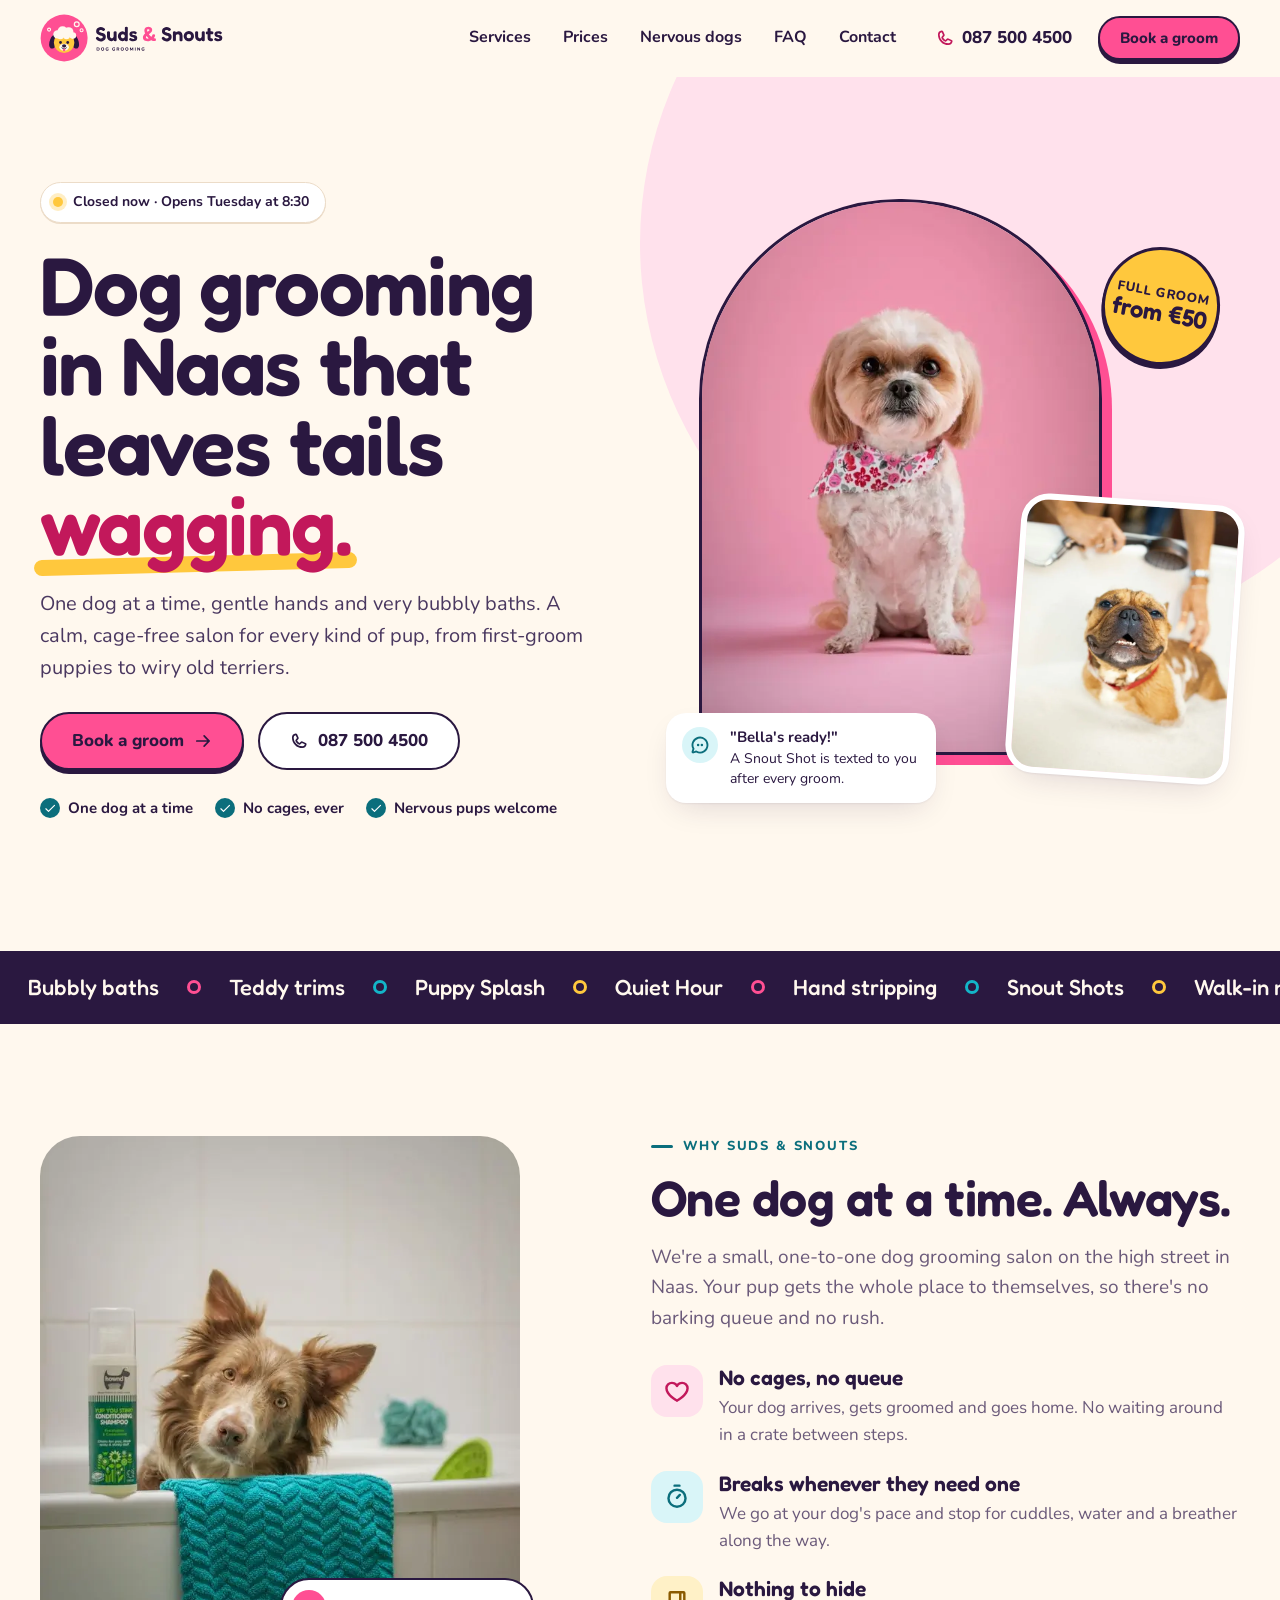
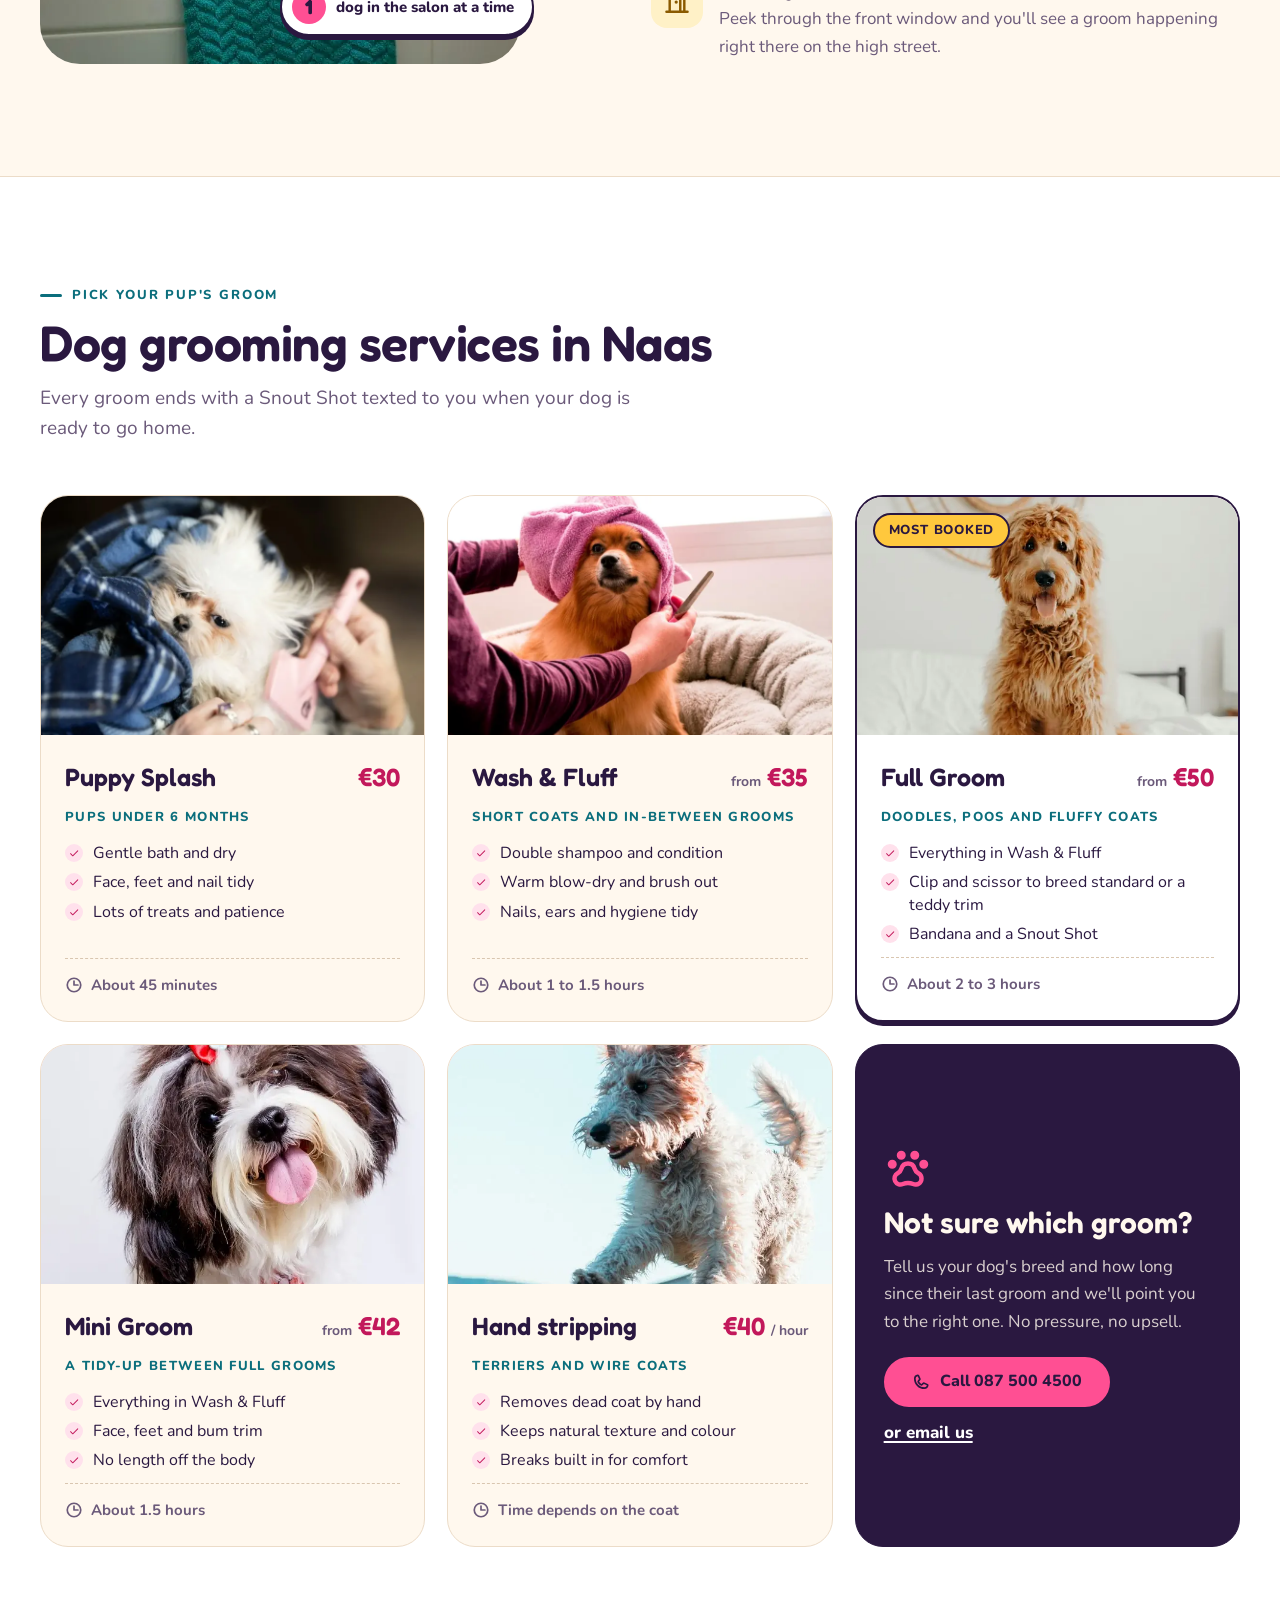
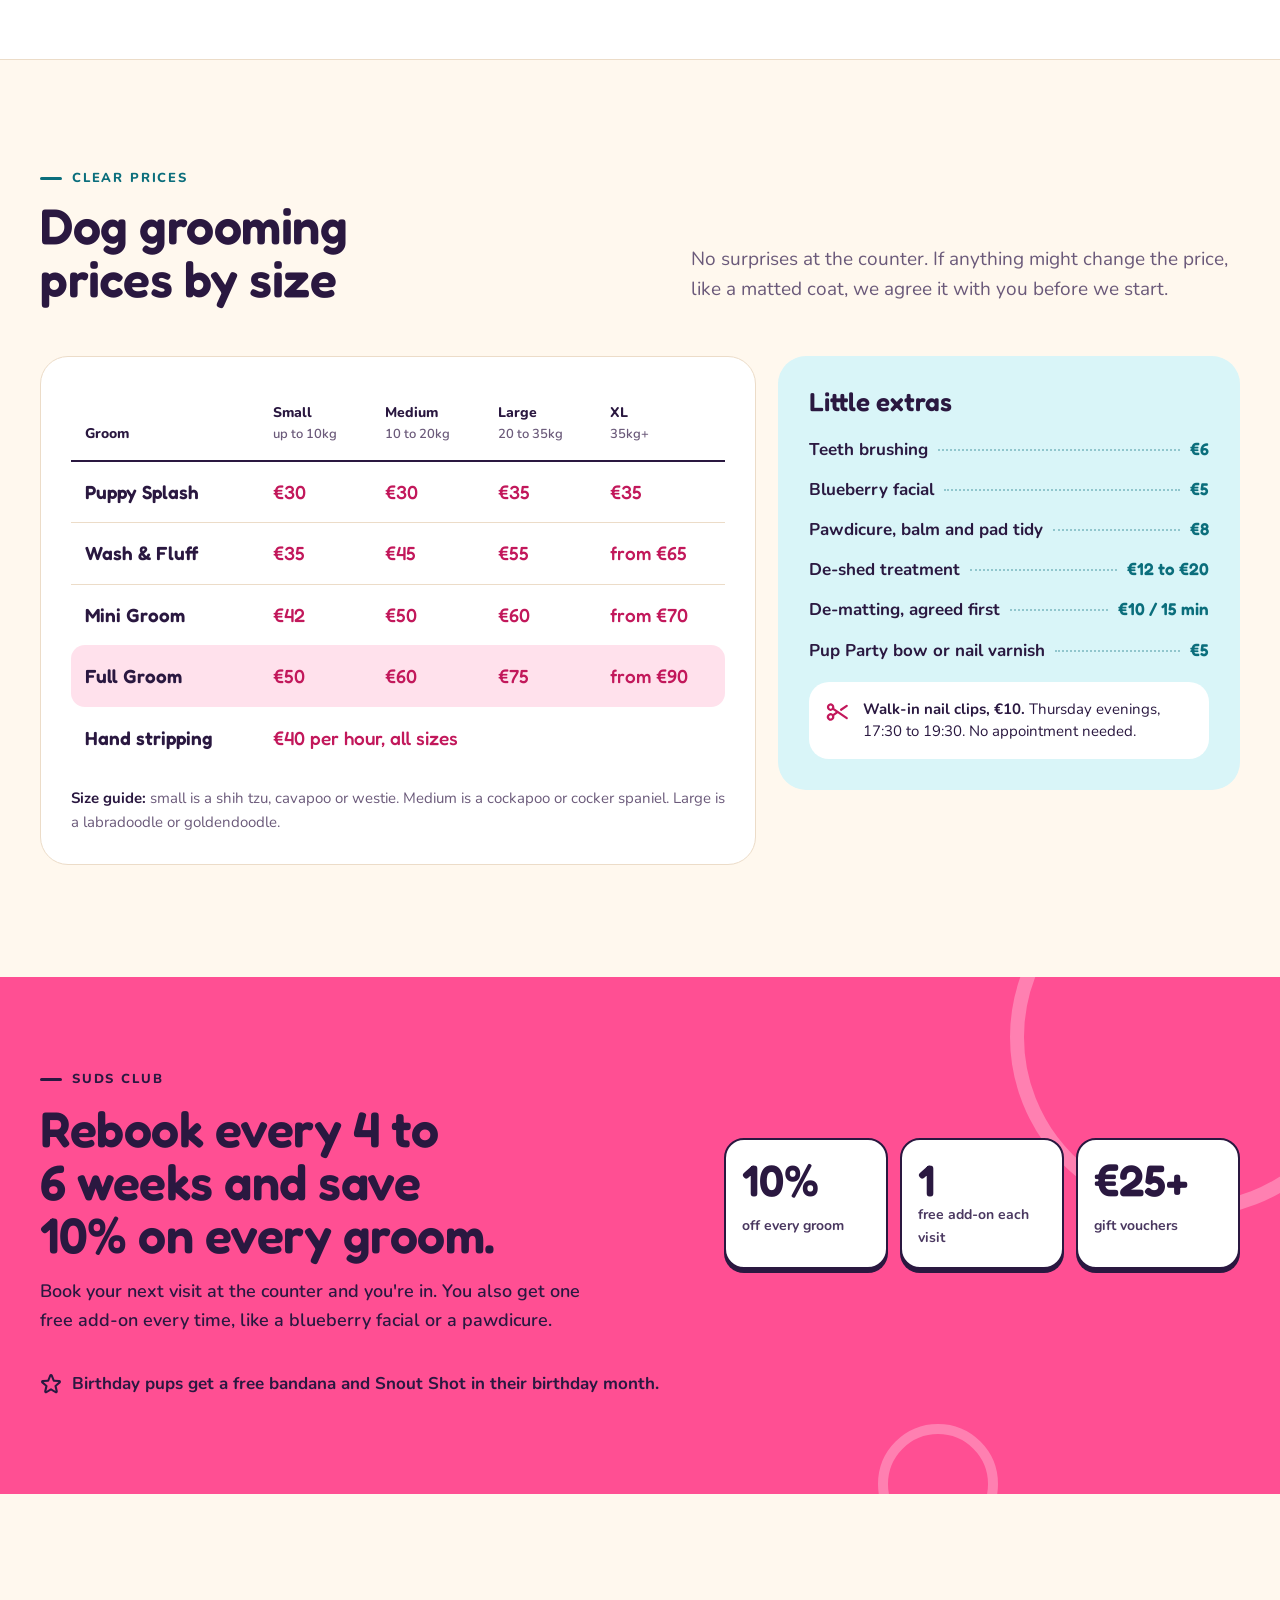
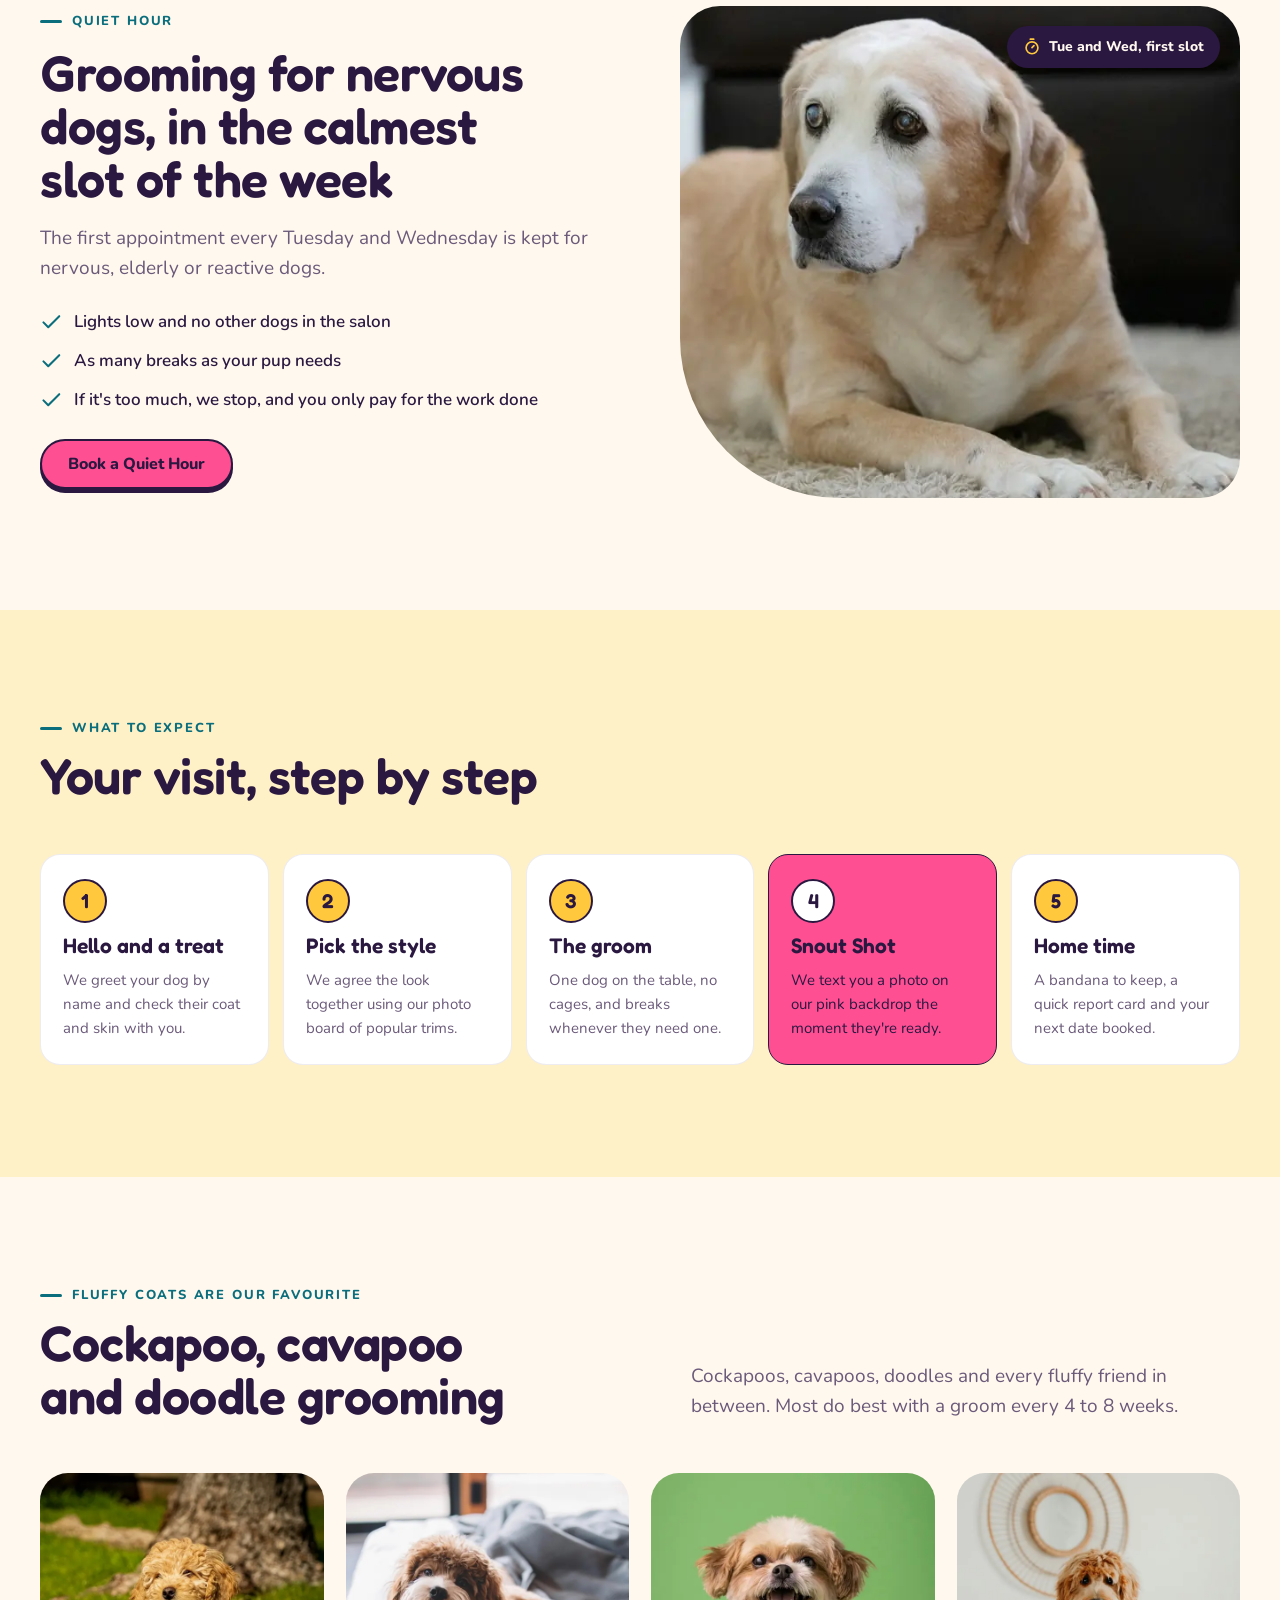
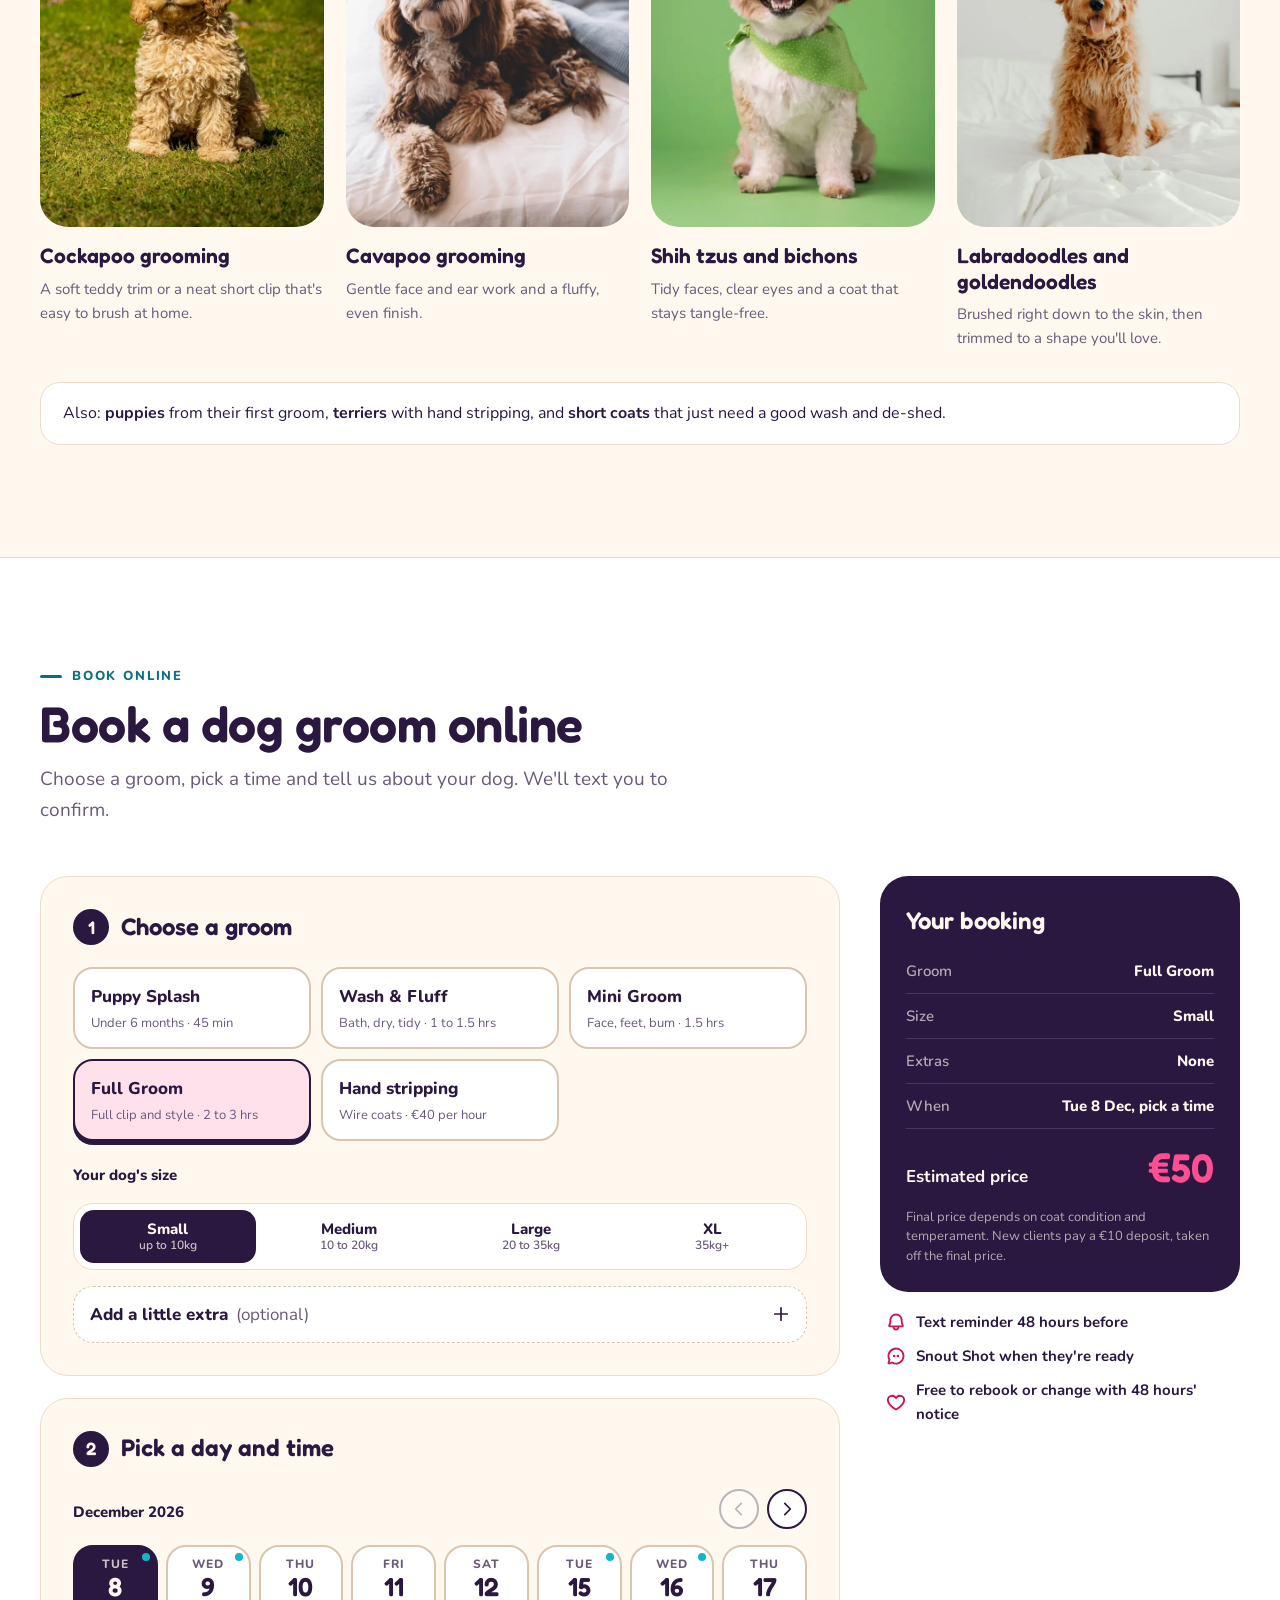
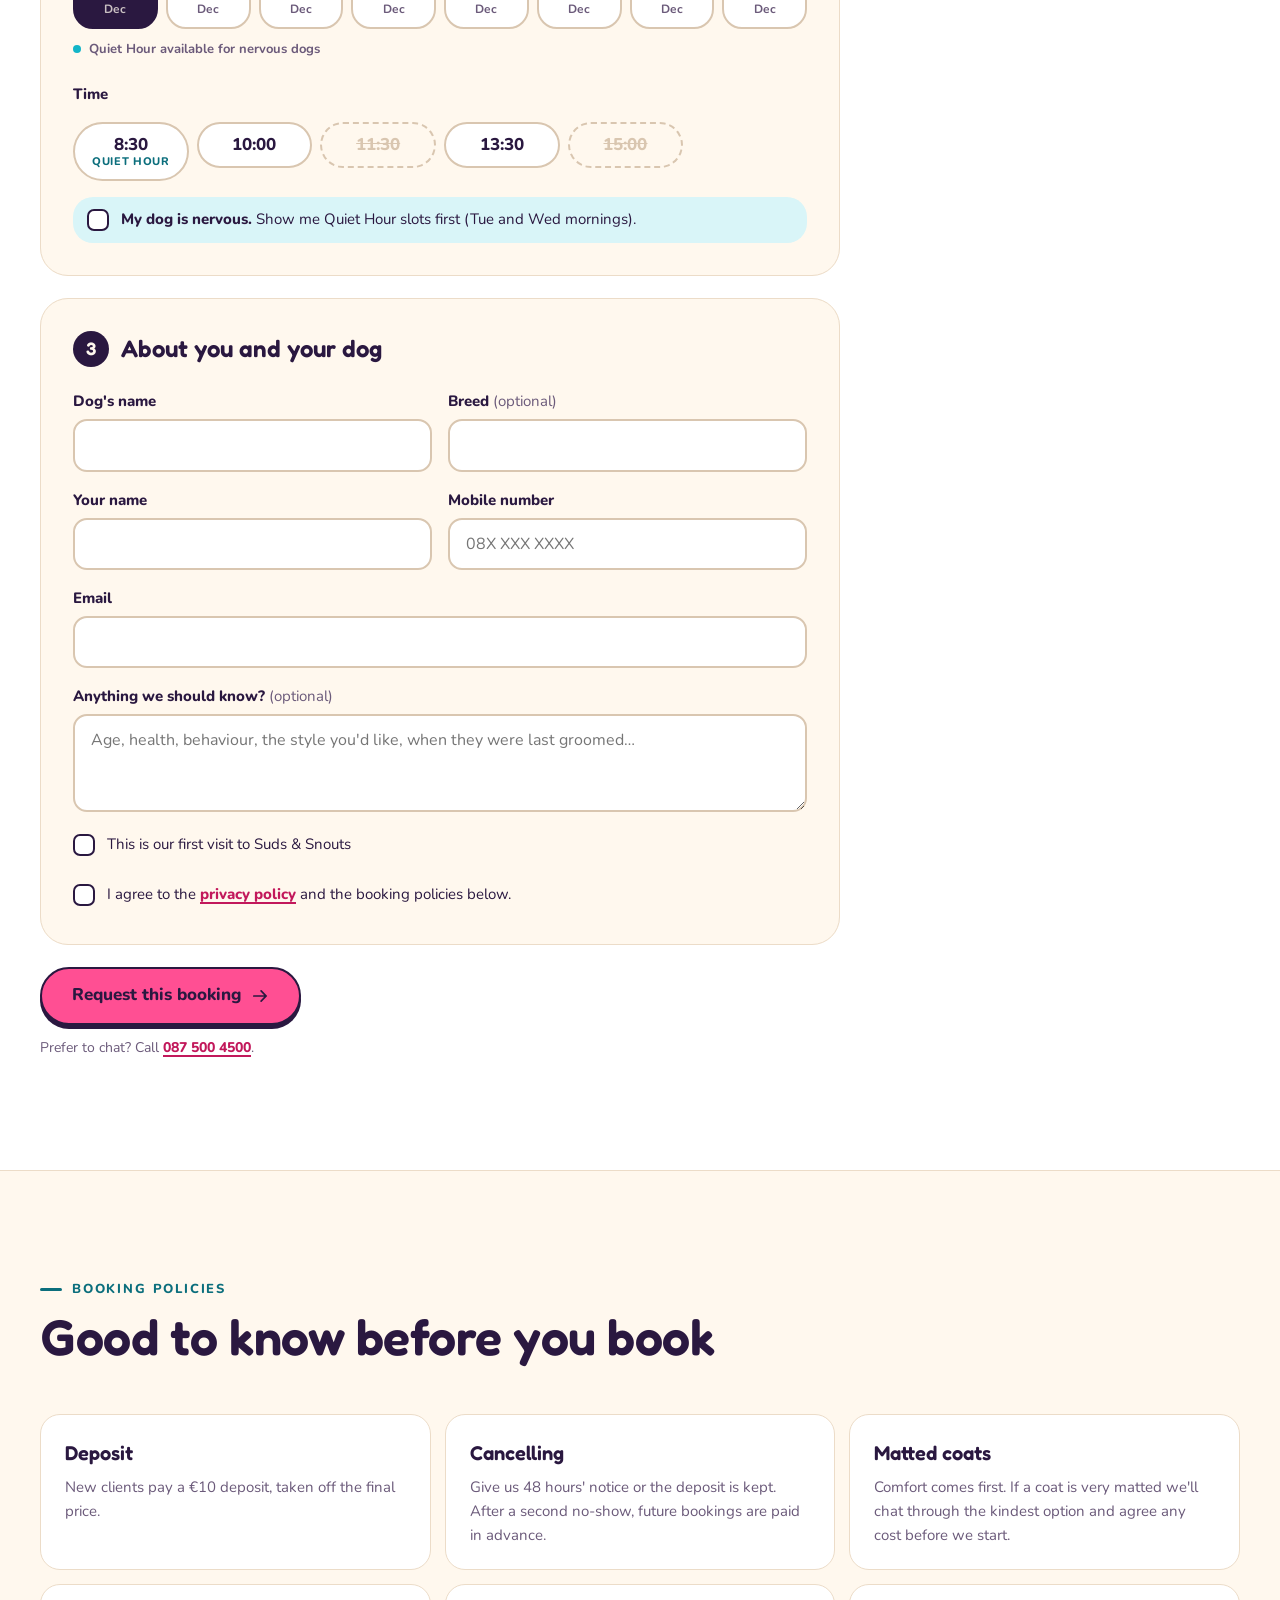
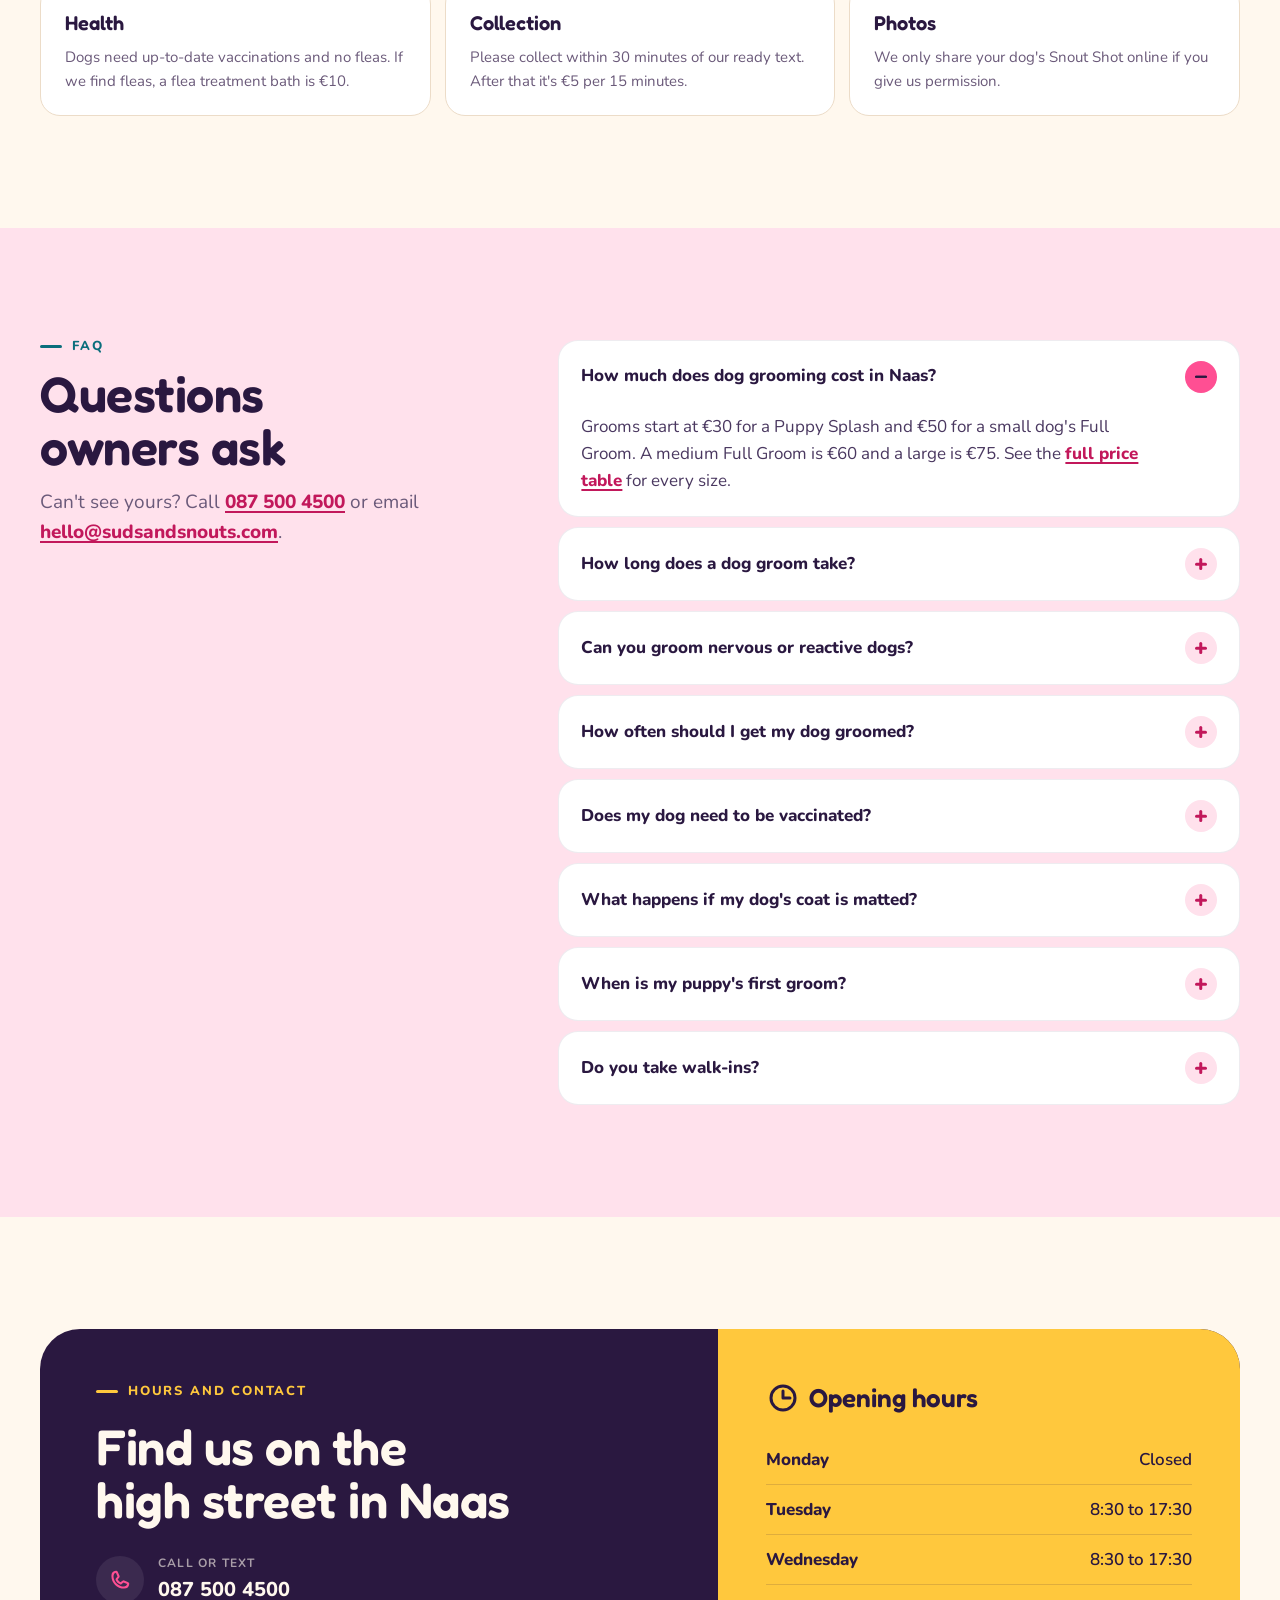
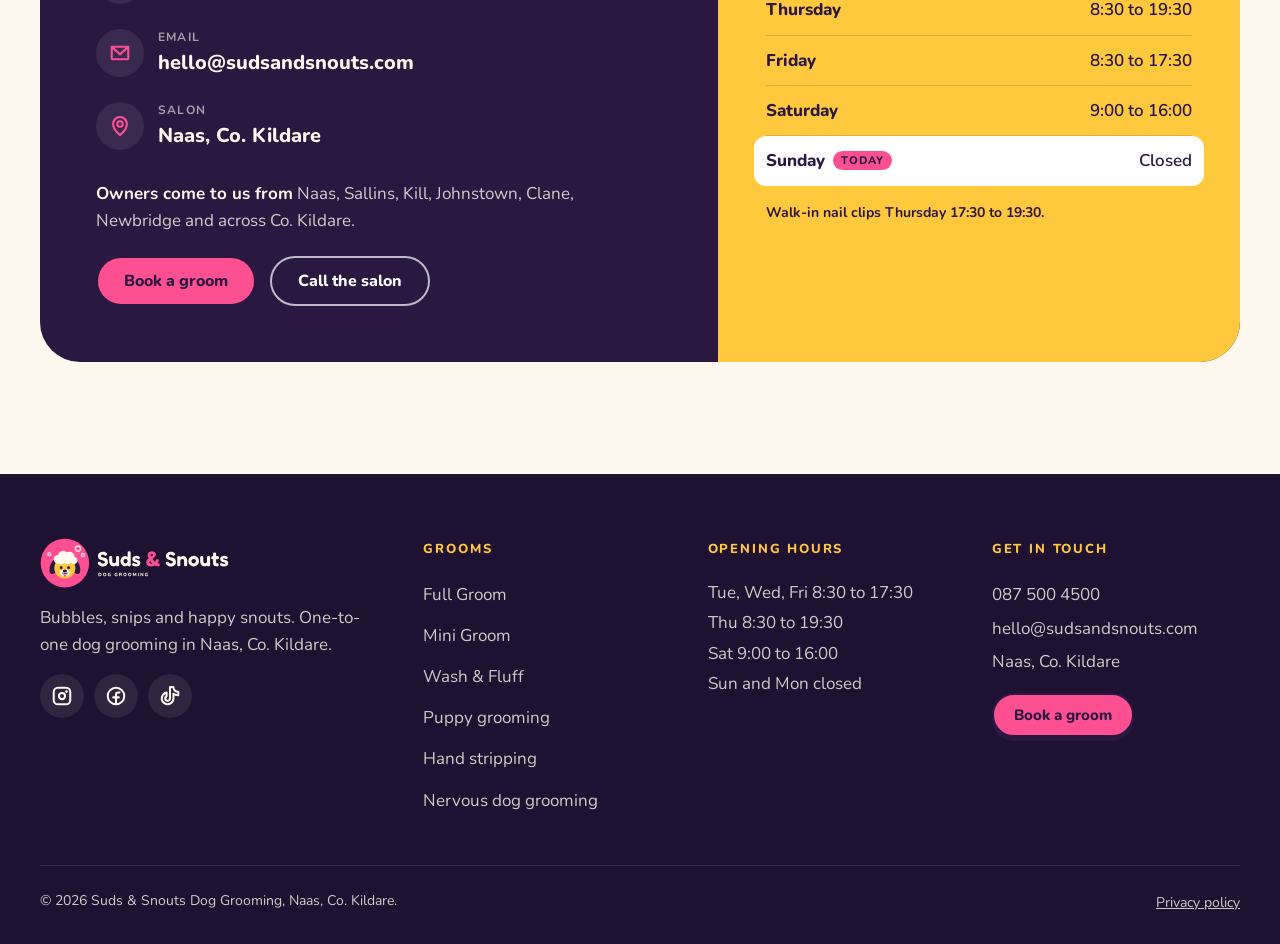
==== commit 300d09ca: "Redesign site with live booking flow and full SEO setup - Photo-led hero with live "open now" status" ====
--- a/index.html
+++ b/index.html
@@ -3,44 +3,121 @@
 <head>
   <meta charset="utf-8">
   <meta name="viewport" content="width=device-width, initial-scale=1">
-  <title>Dog grooming in Naas | Suds &amp; Snouts Dog Grooming</title>
-  <meta name="description" content="Suds &amp; Snouts is a one-to-one dog grooming salon in Naas, Co. Kildare. One dog at a time, gentle hands and published prices for puppy grooms, wash and fluff, mini grooms and full grooms. Book a groom online or by phone.">
-  <meta name="theme-color" content="#FF4F93">
+  <title>Dog Grooming in Naas, Co. Kildare | Suds &amp; Snouts</title>
+  <meta name="description" content="One-to-one dog grooming in Naas, Co. Kildare. No cages, gentle hands and clear prices from €30. Nervous dogs welcome. Book online or call 087 500 4500.">
+  <link rel="canonical" href="https://lukebrennan.github.io/SudsAndSnouts/">
+  <meta name="robots" content="index, follow, max-image-preview:large">
+  <meta name="theme-color" content="#fff8ee">
+  <meta name="format-detection" content="telephone=no">
+  <meta name="geo.region" content="IE-KE">
+  <meta name="geo.placename" content="Naas">
+
   <link rel="icon" href="favicon.ico" sizes="any">
   <link rel="icon" type="image/svg+xml" href="assets/brand/suds-snouts-mark.svg">
-  <link rel="apple-touch-icon" href="assets/brand/favicon-512.png">
+  <link rel="apple-touch-icon" href="assets/brand/apple-touch-icon.png">
+  <link rel="manifest" href="site.webmanifest">
+
   <meta property="og:type" content="website">
-  <meta property="og:title" content="Dog grooming in Naas | Suds &amp; Snouts">
-  <meta property="og:description" content="One dog at a time. Gentle hands. Very bubbly baths. Dog grooming in Naas, Co. Kildare.">
-  <meta property="og:image" content="https://lukebrennan.github.io/SudsAndSnouts/assets/brand/social-profile-picture-1080.png">
+  <meta property="og:site_name" content="Suds &amp; Snouts Dog Grooming">
+  <meta property="og:locale" content="en_IE">
+  <meta property="og:url" content="https://lukebrennan.github.io/SudsAndSnouts/">
+  <meta property="og:title" content="Dog Grooming in Naas | Suds &amp; Snouts">
+  <meta property="og:description" content="One dog at a time. Gentle hands. Very bubbly baths. One-to-one dog grooming in Naas, Co. Kildare.">
+  <meta property="og:image" content="https://lukebrennan.github.io/SudsAndSnouts/assets/brand/og-image.jpg">
+  <meta property="og:image:width" content="1200">
+  <meta property="og:image:height" content="630">
+  <meta property="og:image:alt" content="A freshly groomed fluffy dog at Suds &amp; Snouts Dog Grooming in Naas">
+  <meta name="twitter:card" content="summary_large_image">
+  <meta name="twitter:title" content="Dog Grooming in Naas | Suds &amp; Snouts">
+  <meta name="twitter:description" content="One dog at a time. Gentle hands. Very bubbly baths. Dog grooming in Naas, Co. Kildare.">
+  <meta name="twitter:image" content="https://lukebrennan.github.io/SudsAndSnouts/assets/brand/og-image.jpg">
+
   <link rel="preload" href="assets/fonts/fredoka/fredoka-latin-600-normal.woff2" as="font" type="font/woff2" crossorigin>
   <link rel="preload" href="assets/fonts/nunito/nunito-latin-400-normal.woff2" as="font" type="font/woff2" crossorigin>
+  <link rel="preload" href="assets/img/small-white-dog-snout-shot-pink-backdrop.webp" as="image" type="image/webp" imagesrcset="assets/img/small-white-dog-snout-shot-pink-backdrop-sm.webp 640w, assets/img/small-white-dog-snout-shot-pink-backdrop.webp 1200w" imagesizes="(max-width: 899px) 78vw, 34vw" fetchpriority="high">
   <link rel="stylesheet" href="css/styles.css">
-  <script>
-    // Hide the hero only when motion is allowed and the entrance script will run.
-    (function () {
-      if (!window.matchMedia || matchMedia('(prefers-reduced-motion: reduce)').matches || !document.documentElement.animate) return;
-      var root = document.documentElement;
-      root.classList.add('hero-pending');
-      setTimeout(function () { root.classList.remove('hero-pending'); }, 2500);
-    })();
-  </script>
+  <script>document.documentElement.classList.add('js');</script>
+
   <script type="application/ld+json">
   {
     "@context": "https://schema.org",
-    "@type": "LocalBusiness",
-    "name": "Suds & Snouts Dog Grooming",
-    "description": "One-to-one, appointment-only dog grooming salon in Naas, Co. Kildare.",
-    "url": "https://lukebrennan.github.io/SudsAndSnouts/",
-    "logo": "https://lukebrennan.github.io/SudsAndSnouts/assets/brand/favicon-512.png",
-    "image": "https://lukebrennan.github.io/SudsAndSnouts/assets/brand/social-profile-picture-1080.png",
-    "priceRange": "€€",
-    "address": { "@type": "PostalAddress", "addressLocality": "Naas", "addressRegion": "Co. Kildare", "addressCountry": "IE" },
-    "areaServed": ["Naas", "Sallins", "Kill", "Johnstown", "Clane", "Newbridge"],
-    "openingHoursSpecification": [
-      { "@type": "OpeningHoursSpecification", "dayOfWeek": ["Tuesday", "Wednesday", "Friday"], "opens": "08:30", "closes": "17:30" },
-      { "@type": "OpeningHoursSpecification", "dayOfWeek": "Thursday", "opens": "08:30", "closes": "19:30" },
-      { "@type": "OpeningHoursSpecification", "dayOfWeek": "Saturday", "opens": "09:00", "closes": "16:00" }
+    "@graph": [
+      {
+        "@type": "LocalBusiness",
+        "@id": "https://lukebrennan.github.io/SudsAndSnouts/#business",
+        "name": "Suds & Snouts Dog Grooming",
+        "alternateName": "Suds & Snouts",
+        "description": "One-to-one, appointment-only dog grooming salon in Naas, Co. Kildare. One dog at a time, no cages, and a Quiet Hour for nervous dogs.",
+        "url": "https://lukebrennan.github.io/SudsAndSnouts/",
+        "telephone": "+353875004500",
+        "email": "hello@sudsandsnouts.com",
+        "logo": "https://lukebrennan.github.io/SudsAndSnouts/assets/brand/favicon-512.png",
+        "image": [
+          "https://lukebrennan.github.io/SudsAndSnouts/assets/brand/og-image.jpg",
+          "https://lukebrennan.github.io/SudsAndSnouts/assets/img/small-white-dog-snout-shot-pink-backdrop.jpg"
+        ],
+        "priceRange": "€30 to €90",
+        "currenciesAccepted": "EUR",
+        "address": {
+          "@type": "PostalAddress",
+          "addressLocality": "Naas",
+          "addressRegion": "Co. Kildare",
+          "addressCountry": "IE"
+        },
+        "areaServed": [
+          { "@type": "City", "name": "Naas" },
+          { "@type": "City", "name": "Sallins" },
+          { "@type": "City", "name": "Kill" },
+          { "@type": "City", "name": "Johnstown" },
+          { "@type": "City", "name": "Clane" },
+          { "@type": "City", "name": "Newbridge" },
+          { "@type": "AdministrativeArea", "name": "County Kildare" }
+        ],
+        "openingHoursSpecification": [
+          { "@type": "OpeningHoursSpecification", "dayOfWeek": ["Tuesday", "Wednesday", "Friday"], "opens": "08:30", "closes": "17:30" },
+          { "@type": "OpeningHoursSpecification", "dayOfWeek": "Thursday", "opens": "08:30", "closes": "19:30" },
+          { "@type": "OpeningHoursSpecification", "dayOfWeek": "Saturday", "opens": "09:00", "closes": "16:00" }
+        ],
+        "sameAs": [
+          "https://www.instagram.com/sudsandsnouts",
+          "https://www.facebook.com/sudsandsnouts",
+          "https://www.tiktok.com/@sudsandsnouts"
+        ],
+        "knowsAbout": ["Dog grooming", "Puppy grooming", "Cockapoo grooming", "Cavapoo grooming", "Doodle grooming", "Hand stripping", "Nervous dog grooming"],
+        "hasOfferCatalog": {
+          "@type": "OfferCatalog",
+          "name": "Dog grooming services",
+          "itemListElement": [
+            { "@type": "Offer", "itemOffered": { "@type": "Service", "name": "Puppy Splash", "description": "Gentle first groom for puppies under 6 months: bath, dry, face, feet and nail tidy." }, "priceSpecification": { "@type": "PriceSpecification", "minPrice": 30, "maxPrice": 35, "priceCurrency": "EUR" } },
+            { "@type": "Offer", "itemOffered": { "@type": "Service", "name": "Wash & Fluff", "description": "Double shampoo, condition, blow-dry, brush out, nails, ears and hygiene tidy." }, "priceSpecification": { "@type": "PriceSpecification", "minPrice": 35, "priceCurrency": "EUR" } },
+            { "@type": "Offer", "itemOffered": { "@type": "Service", "name": "Mini Groom", "description": "Wash & Fluff plus a face, feet and bum trim with no length off the body." }, "priceSpecification": { "@type": "PriceSpecification", "minPrice": 42, "priceCurrency": "EUR" } },
+            { "@type": "Offer", "itemOffered": { "@type": "Service", "name": "Full Groom", "description": "Wash & Fluff plus a full clip and scissor to breed standard or a teddy trim." }, "priceSpecification": { "@type": "PriceSpecification", "minPrice": 50, "priceCurrency": "EUR" } },
+            { "@type": "Offer", "itemOffered": { "@type": "Service", "name": "Hand stripping", "description": "Hand stripping for terriers and wire coats, priced by the hour." }, "priceSpecification": { "@type": "UnitPriceSpecification", "price": 40, "priceCurrency": "EUR", "unitText": "per hour" } }
+          ]
+        }
+      },
+      {
+        "@type": "WebSite",
+        "@id": "https://lukebrennan.github.io/SudsAndSnouts/#website",
+        "url": "https://lukebrennan.github.io/SudsAndSnouts/",
+        "name": "Suds & Snouts Dog Grooming",
+        "inLanguage": "en-IE",
+        "publisher": { "@id": "https://lukebrennan.github.io/SudsAndSnouts/#business" }
+      },
+      {
+        "@type": "FAQPage",
+        "@id": "https://lukebrennan.github.io/SudsAndSnouts/#faq",
+        "mainEntity": [
+          { "@type": "Question", "name": "How much does dog grooming cost in Naas?", "acceptedAnswer": { "@type": "Answer", "text": "At Suds & Snouts, grooms start at €30 for a Puppy Splash and €50 for a small dog's Full Groom. A medium Full Groom is €60 and a large is €75. The final price depends on size, coat condition and temperament." } },
+          { "@type": "Question", "name": "How long does a dog groom take?", "acceptedAnswer": { "@type": "Answer", "text": "A Puppy Splash takes about 45 minutes, a Wash & Fluff 1 to 1.5 hours, a Mini Groom about 1.5 hours and a Full Groom 2 to 3 hours. We text you the moment your dog is ready." } },
+          { "@type": "Question", "name": "Can you groom nervous or reactive dogs?", "acceptedAnswer": { "@type": "Answer", "text": "Yes. The first appointment every Tuesday and Wednesday is our Quiet Hour, kept for nervous, elderly or reactive dogs. Lights are low, no other dogs are in, and your dog gets all the breaks they need." } },
+          { "@type": "Question", "name": "How often should I get my dog groomed?", "acceptedAnswer": { "@type": "Answer", "text": "Fluffy coats like cockapoos, cavapoos and doodles do best with a groom every 4 to 8 weeks. Short coats usually need a Wash & Fluff every 8 to 12 weeks." } },
+          { "@type": "Question", "name": "Does my dog need to be vaccinated?", "acceptedAnswer": { "@type": "Answer", "text": "Yes. Your dog needs to be up to date with vaccinations and free from fleas." } },
+          { "@type": "Question", "name": "What happens if my dog's coat is matted?", "acceptedAnswer": { "@type": "Answer", "text": "We chat through the kindest option with you first. Any de-matting is €10 per 15 minutes and is always agreed before we start." } },
+          { "@type": "Question", "name": "When is my puppy's first groom?", "acceptedAnswer": { "@type": "Answer", "text": "Once your puppy has finished their vaccinations, usually from around 12 to 16 weeks. Our Puppy Splash is a short, gentle intro for pups under 6 months." } },
+          { "@type": "Question", "name": "Do you take walk-ins?", "acceptedAnswer": { "@type": "Answer", "text": "Walk-in nail clips are €10 on Thursday evenings from 17:30 to 19:30. All grooms are by appointment." } }
+        ]
+      }
     ]
   }
   </script>
@@ -58,13 +135,12 @@
           <li><a href="#services">Services</a></li>
           <li><a href="#prices">Prices</a></li>
           <li><a href="#quiet-hour">Nervous dogs</a></li>
-          <li><a href="#your-visit">Your visit</a></li>
           <li><a href="#faq">FAQ</a></li>
-          <li><a href="#find-us">Hours and find us</a></li>
+          <li><a href="#contact">Contact</a></li>
         </ul>
       </nav>
-      <a class="header-call" href="tel:+353455550123" data-phone-link>Call the salon</a>
-      <a class="btn btn-primary btn-header" href="#book">Book a groom</a>
+      <a class="header-call" href="tel:+353875004500"><span class="icon icon-phone" aria-hidden="true"></span><span>087 500 4500</span></a>
+      <a class="btn btn-primary btn-sm btn-header" href="#book">Book a groom</a>
       <button class="menu-toggle" type="button" aria-expanded="false" aria-controls="mobile-menu" data-menu-toggle>
         <span class="icon icon-list" aria-hidden="true"></span>
         <span class="visually-hidden">Menu</span>
@@ -77,9 +153,11 @@
         <li><a href="#quiet-hour">Nervous dogs</a></li>
         <li><a href="#your-visit">Your visit</a></li>
         <li><a href="#faq">FAQ</a></li>
-        <li><a href="#find-us">Hours and find us</a></li>
-        <li><a href="tel:+353455550123" data-phone-link>Call the salon</a></li>
-        <li><a class="btn btn-primary" href="#book">Book a groom</a></li>
+        <li><a href="#contact">Hours and contact</a></li>
+        <li class="mobile-menu-actions">
+          <a class="btn btn-secondary" href="tel:+353875004500"><span class="icon icon-phone" aria-hidden="true"></span>087 500 4500</a>
+          <a class="btn btn-primary" href="#book">Book a groom</a>
+        </li>
       </ul>
     </div>
   </header>
@@ -89,60 +167,77 @@
     <section class="hero" id="top" aria-labelledby="hero-title">
       <div class="container hero-grid">
         <div class="hero-copy">
-          <p class="label hero-label" data-hero="text">Dog grooming · Naas</p>
-          <h1 id="hero-title" class="hero-title">
-            <span class="line" data-hero="text">Dog grooming</span>
-            <span class="line" data-hero="text">in Naas that</span>
-            <span class="line" data-hero="text">leaves tails</span>
-            <span class="line" data-hero="text">wagging.</span>
-          </h1>
-          <p class="lead" data-hero="text">One dog at a time. Gentle hands. Very bubbly baths.</p>
-          <div class="btn-row" data-hero="text">
-            <a class="btn btn-primary" href="#book">Book a groom</a>
-            <a class="btn btn-secondary" href="#prices">See prices</a>
+          <p class="open-status" data-open-status><span class="dot" aria-hidden="true"></span><span data-open-text>Naas, Co. Kildare</span></p>
+          <h1 id="hero-title" class="hero-title">Dog grooming in Naas that leaves tails <span class="hl">wagging.</span></h1>
+          <p class="hero-lead">One dog at a time, gentle hands and very bubbly baths. A calm, cage-free salon for every kind of pup, from first-groom puppies to wiry old terriers.</p>
+          <div class="btn-row">
+            <a class="btn btn-primary btn-lg" href="#book">Book a groom <span class="icon icon-arrow" aria-hidden="true"></span></a>
+            <a class="btn btn-secondary btn-lg" href="tel:+353875004500"><span class="icon icon-phone" aria-hidden="true"></span>087 500 4500</a>
           </div>
-        </div>
-        <div class="hero-cluster" aria-hidden="false">
-          <figure class="block block-a" data-hero="block">
-            <img data-hero-photo src="assets/img/small-white-dog-snout-shot-pink-backdrop.jpg"
-                 srcset="assets/img/small-white-dog-snout-shot-pink-backdrop-sm.jpg 640w, assets/img/small-white-dog-snout-shot-pink-backdrop.jpg 1200w"
-                 sizes="(max-width: 759px) 60vw, 24vw" width="1200" height="1500"
-                 alt="Freshly groomed small fluffy dog in a floral bandana on a pink backdrop">
+          <ul class="hero-points">
+            <li><span class="icon icon-check" aria-hidden="true"></span>One dog at a time</li>
+            <li><span class="icon icon-check" aria-hidden="true"></span>No cages, ever</li>
+            <li><span class="icon icon-check" aria-hidden="true"></span>Nervous pups welcome</li>
+          </ul>
+        </div>
+
+        <div class="hero-media">
+          <figure class="hero-photo hero-photo-main">
+            <picture>
+              <source type="image/webp" srcset="assets/img/small-white-dog-snout-shot-pink-backdrop-sm.webp 640w, assets/img/small-white-dog-snout-shot-pink-backdrop.webp 1200w" sizes="(max-width: 899px) 78vw, 34vw">
+              <img src="assets/img/small-white-dog-snout-shot-pink-backdrop.jpg" srcset="assets/img/small-white-dog-snout-shot-pink-backdrop-sm.jpg 640w, assets/img/small-white-dog-snout-shot-pink-backdrop.jpg 1200w" sizes="(max-width: 899px) 78vw, 34vw" width="1200" height="1500" fetchpriority="high"
+                   alt="Freshly groomed small fluffy dog in a floral bandana sitting on a pink backdrop after a groom in Naas">
+            </picture>
           </figure>
-          <p class="photo-note hero-note">Illustrative photo</p>
-          <div class="block block-b" data-hero="block" aria-hidden="true"><span class="sun"></span></div>
-          <div class="block block-c" data-hero="block" aria-hidden="true"><span class="ring ring-white ring-c"></span></div>
-          <div class="block block-d" data-hero="block" aria-hidden="true">
-            <span class="ring ring-pink ring-d1"></span><span class="ring ring-pink ring-d2"></span>
-          </div>
-          <span class="ring ring-white bubble b1" data-hero="ring" aria-hidden="true"></span>
-          <span class="ring ring-white bubble b2" data-hero="ring" aria-hidden="true"></span>
-          <span class="ring ring-teal bubble b3" data-hero="ring" aria-hidden="true"></span>
-          <span class="ring ring-pink bubble b4" data-hero="ring" aria-hidden="true"></span>
-          <span class="ring ring-sunny bubble b5" data-hero="ring" aria-hidden="true"></span>
-        </div>
-      </div>
-    </section>
+          <figure class="hero-photo hero-photo-small">
+            <picture>
+              <source type="image/webp" srcset="assets/img/dog-bubble-bath-wash-naas-sm.webp" >
+              <img src="assets/img/dog-bubble-bath-wash-naas-sm.jpg" width="640" height="800" loading="lazy" alt="Happy dog enjoying a bubbly bath during a Wash and Fluff">
+            </picture>
+          </figure>
+          <p class="hero-sticker" aria-hidden="true"><span>Full groom</span><strong>from €50</strong></p>
+          <p class="hero-card"><span class="icon icon-chat" aria-hidden="true"></span><span><strong>"Bella's ready!"</strong> A Snout Shot is texted to you after every groom.</span></p>
+        </div>
+      </div>
+    </section>
+
+    <!-- Ticker -->
+    <div class="ticker" aria-hidden="true">
+      <div class="ticker-track">
+        <span>Bubbly baths</span><span>Teddy trims</span><span>Puppy Splash</span><span>Quiet Hour</span><span>Hand stripping</span><span>Snout Shots</span><span>Walk-in nail clips</span>
+        <span>Bubbly baths</span><span>Teddy trims</span><span>Puppy Splash</span><span>Quiet Hour</span><span>Hand stripping</span><span>Snout Shots</span><span>Walk-in nail clips</span>
+      </div>
+    </div>
 
     <!-- Promise -->
-    <section class="section promise" id="promise" aria-labelledby="promise-title">
-      <div class="container">
-        <div class="shopfront">
-          <div class="shopfront-top">
-            <h2 id="promise-title" class="display-l">One dog at a time. Always.</h2>
-          </div>
+    <section class="section promise" id="about" aria-labelledby="promise-title">
+      <div class="container promise-grid">
+        <figure class="promise-photo">
+          <picture>
+            <source type="image/webp" srcset="assets/img/dog-bath-teal-towel-salon-sm.webp 640w, assets/img/dog-bath-teal-towel-salon.webp 1200w" sizes="(max-width: 899px) 90vw, 480px">
+            <img src="assets/img/dog-bath-teal-towel-salon.jpg" srcset="assets/img/dog-bath-teal-towel-salon-sm.jpg 640w, assets/img/dog-bath-teal-towel-salon.jpg 1200w" sizes="(max-width: 899px) 90vw, 480px" width="1200" height="1500" loading="lazy"
+                 alt="Curious collie peeking over the edge of the grooming bath beside a teal towel">
+          </picture>
+          <figcaption class="promise-tag"><strong>1</strong> dog in the salon at a time</figcaption>
+        </figure>
+        <div class="promise-copy">
+          <p class="eyebrow">Why Suds &amp; Snouts</p>
+          <h2 id="promise-title" class="h2">One dog at a time. Always.</h2>
+          <p class="lead">We're a small, one-to-one dog grooming salon on the high street in Naas. Your pup gets the whole place to themselves, so there's no barking queue and no rush.</p>
           <ul class="promise-points">
-            <li><span class="icon icon-heart" aria-hidden="true"></span><p>Your pup gets the whole salon to themselves. No cages, no queue of barking dogs, no rushing.</p></li>
-            <li><span class="icon icon-door" aria-hidden="true"></span><p>Peek in through our window and you'll see a groom happening right there on the high street.</p></li>
-            <li><span class="icon icon-timer" aria-hidden="true"></span><p>We take breaks when a dog needs one, and we send them home happier than they came in.</p></li>
+            <li>
+              <span class="pp-icon pp-pink"><span class="icon icon-heart" aria-hidden="true"></span></span>
+              <div><h3>No cages, no queue</h3><p>Your dog arrives, gets groomed and goes home. No waiting around in a crate between steps.</p></div>
+            </li>
+            <li>
+              <span class="pp-icon pp-teal"><span class="icon icon-timer" aria-hidden="true"></span></span>
+              <div><h3>Breaks whenever they need one</h3><p>We go at your dog's pace and stop for cuddles, water and a breather along the way.</p></div>
+            </li>
+            <li>
+              <span class="pp-icon pp-sunny"><span class="icon icon-door" aria-hidden="true"></span></span>
+              <div><h3>Nothing to hide</h3><p>Peek through the front window and you'll see a groom happening right there on the high street.</p></div>
+            </li>
           </ul>
-          <div class="promise-badges" data-reveal="pop">
-            <span class="badge badge-pink" data-reveal-item>One dog at a time</span>
-            <span class="badge badge-teal" data-reveal-item>Nervous pups welcome</span>
-            <span class="badge badge-sunny" data-reveal-item>No cages</span>
-            <span class="sticker" data-reveal-item>New pup? Puppy Splash from €30</span>
-          </div>
-          <div class="shopfront-door" aria-hidden="true"><span class="knob"></span></div>
         </div>
       </div>
     </section>
@@ -151,179 +246,208 @@
     <section class="section services" id="services" aria-labelledby="services-title">
       <div class="container">
         <div class="section-head">
-          <h2 id="services-title" class="display-l">Pick your pup's groom</h2>
-          <p class="lead">Every groom ends with a Snout Shot texted to you when your dog is ready.</p>
-        </div>
-        <div class="service-row service-row-3" data-reveal="rise">
-          <article class="service-card" data-reveal-item>
-            <p class="label label-teal">Short coats</p>
-            <h3 class="service-name">Wash &amp; Fluff</h3>
-            <p class="price"><span class="from">from</span> €35</p>
-            <ul class="ticks">
-              <li>Double shampoo and condition</li>
-              <li>Warm blow-dry and brush out</li>
-              <li>Nails, ears and hygiene tidy</li>
-            </ul>
-            <p class="duration">About 1 to 1.5 hours</p>
+          <p class="eyebrow">Pick your pup's groom</p>
+          <h2 id="services-title" class="h2">Dog grooming services in Naas</h2>
+          <p class="lead">Every groom ends with a Snout Shot texted to you when your dog is ready to go home.</p>
+        </div>
+        <div class="service-grid" data-reveal>
+          <article class="service-card" id="service-puppy-splash">
+            <div class="service-photo">
+              <picture>
+                <source type="image/webp" srcset="assets/img/gentle-brushing-calm-puppy-sm.webp">
+                <img src="assets/img/gentle-brushing-calm-puppy-sm.jpg" width="800" height="533" loading="lazy" alt="Sleepy white puppy wrapped in a blanket being gently brushed during a first puppy groom">
+              </picture>
+            </div>
+            <div class="service-body">
+              <div class="service-top"><h3>Puppy Splash</h3><p class="price">€30</p></div>
+              <p class="service-for">Pups under 6 months</p>
+              <ul class="ticks">
+                <li>Gentle bath and dry</li>
+                <li>Face, feet and nail tidy</li>
+                <li>Lots of treats and patience</li>
+              </ul>
+              <p class="duration"><span class="icon icon-clock" aria-hidden="true"></span>About 45 minutes</p>
+            </div>
           </article>
-          <article class="service-card service-card-featured" data-reveal-item>
-            <span class="tab">Most booked</span>
-            <figure class="service-photo">
-              <img src="assets/img/doodle-full-groom-fluffy-coat-sm.jpg" width="640" height="800" loading="lazy"
-                   alt="Fluffy apricot doodle with a soft teddy coat sitting on a white bed">
-            </figure>
-            <p class="label label-teal">Fluffy coats</p>
-            <h3 class="service-name">Full Groom</h3>
-            <p class="price"><span class="from">from</span> €50</p>
-            <ul class="ticks">
-              <li>Everything in Wash &amp; Fluff</li>
-              <li>Clip and scissor to breed standard or a teddy trim</li>
-              <li>Bandana and a Snout Shot</li>
-            </ul>
-            <p class="duration">About 2 to 3 hours</p>
+
+          <article class="service-card" id="service-wash-and-fluff">
+            <div class="service-photo">
+              <picture>
+                <source type="image/webp" srcset="assets/img/puppy-splash-towel-after-bath-sm.webp">
+                <img src="assets/img/puppy-splash-towel-after-bath-sm.jpg" width="800" height="533" loading="lazy" alt="Small fluffy dog wrapped in a pink towel being combed after a wash and blow-dry">
+              </picture>
+            </div>
+            <div class="service-body">
+              <div class="service-top"><h3>Wash &amp; Fluff</h3><p class="price"><span class="from">from</span> €35</p></div>
+              <p class="service-for">Short coats and in-between grooms</p>
+              <ul class="ticks">
+                <li>Double shampoo and condition</li>
+                <li>Warm blow-dry and brush out</li>
+                <li>Nails, ears and hygiene tidy</li>
+              </ul>
+              <p class="duration"><span class="icon icon-clock" aria-hidden="true"></span>About 1 to 1.5 hours</p>
+            </div>
           </article>
-          <article class="service-card" data-reveal-item>
-            <figure class="service-photo">
-              <img src="assets/img/puppy-splash-towel-after-bath-sm.jpg" width="800" height="533" loading="lazy"
-                   alt="Small fluffy dog wrapped in a pink towel being gently combed after a bath">
-            </figure>
-            <p class="label label-teal">Under 6 months</p>
-            <h3 class="service-name">Puppy Splash</h3>
-            <p class="price">€30</p>
-            <ul class="ticks">
-              <li>Gentle bath and dry</li>
-              <li>Face, feet and nail tidy</li>
-              <li>Lots of treats and patience</li>
-            </ul>
-            <p class="duration">About 45 minutes</p>
+
+          <article class="service-card service-card-featured" id="service-full-groom">
+            <span class="ribbon">Most booked</span>
+            <div class="service-photo">
+              <picture>
+                <source type="image/webp" srcset="assets/img/doodle-full-groom-fluffy-coat-sm.webp">
+                <img src="assets/img/doodle-full-groom-fluffy-coat-sm.jpg" width="640" height="800" loading="lazy" alt="Fluffy apricot doodle with a soft teddy trim sitting on a white bed after a full groom">
+              </picture>
+            </div>
+            <div class="service-body">
+              <div class="service-top"><h3>Full Groom</h3><p class="price"><span class="from">from</span> €50</p></div>
+              <p class="service-for">Doodles, poos and fluffy coats</p>
+              <ul class="ticks">
+                <li>Everything in Wash &amp; Fluff</li>
+                <li>Clip and scissor to breed standard or a teddy trim</li>
+                <li>Bandana and a Snout Shot</li>
+              </ul>
+              <p class="duration"><span class="icon icon-clock" aria-hidden="true"></span>About 2 to 3 hours</p>
+            </div>
           </article>
-        </div>
-        <div class="service-row service-row-2" data-reveal="rise">
-          <article class="service-card service-card-wide" data-reveal-item>
-            <figure class="service-photo service-photo-side">
-              <img src="assets/img/shih-tzu-mini-groom-tidy-face-sm.jpg" width="640" height="800" loading="lazy"
-                   alt="Shih tzu with a tidy face and a red bow, tongue out, on a white backdrop">
-            </figure>
-            <div>
-              <p class="label label-teal">Tidy face and feet</p>
-              <h3 class="service-name">Mini Groom</h3>
-              <p class="price"><span class="from">from</span> €42</p>
+
+          <article class="service-card" id="service-mini-groom">
+            <div class="service-photo">
+              <picture>
+                <source type="image/webp" srcset="assets/img/shih-tzu-mini-groom-tidy-face-sm.webp">
+                <img src="assets/img/shih-tzu-mini-groom-tidy-face-sm.jpg" width="640" height="800" loading="lazy" alt="Shih tzu with a neatly trimmed face and a red bow after a mini groom">
+              </picture>
+            </div>
+            <div class="service-body">
+              <div class="service-top"><h3>Mini Groom</h3><p class="price"><span class="from">from</span> €42</p></div>
+              <p class="service-for">A tidy-up between full grooms</p>
               <ul class="ticks">
                 <li>Everything in Wash &amp; Fluff</li>
                 <li>Face, feet and bum trim</li>
                 <li>No length off the body</li>
               </ul>
-              <p class="duration">About 1.5 hours</p>
+              <p class="duration"><span class="icon icon-clock" aria-hidden="true"></span>About 1.5 hours</p>
             </div>
           </article>
-          <article class="service-card" data-reveal-item>
-            <p class="label label-teal">Terriers and wire coats</p>
-            <h3 class="service-name">Hand stripping</h3>
-            <p class="price">€40 <span class="from">per hour</span></p>
-            <ul class="ticks">
-              <li>For terriers and wire coats</li>
-              <li>Keeps the coat's natural texture and colour</li>
-            </ul>
-            <p class="duration">Time depends on the coat</p>
+
+          <article class="service-card" id="service-hand-stripping">
+            <div class="service-photo">
+              <picture>
+                <source type="image/webp" srcset="assets/img/wire-haired-terrier-hand-stripping-sm.webp">
+                <img src="assets/img/wire-haired-terrier-hand-stripping-sm.jpg" width="640" height="800" loading="lazy" alt="Wire-haired terrier bounding across the grass with a scruffy coat ready for hand stripping">
+              </picture>
+            </div>
+            <div class="service-body">
+              <div class="service-top"><h3>Hand stripping</h3><p class="price">€40 <span class="from">/ hour</span></p></div>
+              <p class="service-for">Terriers and wire coats</p>
+              <ul class="ticks">
+                <li>Removes dead coat by hand</li>
+                <li>Keeps natural texture and colour</li>
+                <li>Breaks built in for comfort</li>
+              </ul>
+              <p class="duration"><span class="icon icon-clock" aria-hidden="true"></span>Time depends on the coat</p>
+            </div>
           </article>
-        </div>
-        <p class="section-foot"><a class="text-link" href="#prices">See prices by size</a></p>
-        <p class="photo-note">Photos are illustrative.</p>
+
+          <aside class="service-card service-help">
+            <span class="icon icon-paw help-paw" aria-hidden="true"></span>
+            <h3>Not sure which groom?</h3>
+            <p>Tell us your dog's breed and how long since their last groom and we'll point you to the right one. No pressure, no upsell.</p>
+            <div class="help-actions">
+              <a class="btn btn-ink" href="tel:+353875004500"><span class="icon icon-phone" aria-hidden="true"></span>Call 087 500 4500</a>
+              <a class="text-link text-link-light" href="mailto:hello@sudsandsnouts.com">or email us</a>
+            </div>
+          </aside>
+        </div>
       </div>
     </section>
 
     <!-- Prices -->
     <section class="section prices" id="prices" aria-labelledby="prices-title">
       <div class="container">
-        <div class="price-panel">
-          <div class="price-intro">
-            <h2 id="prices-title" class="display-l">Prices by size</h2>
-            <dl class="size-guide">
-              <div><dt>Small</dt><dd>Up to 10kg, like a shih tzu, cavapoo or westie</dd></div>
-              <div><dt>Medium</dt><dd>10 to 20kg, like a cockapoo or cocker spaniel</dd></div>
-              <div><dt>Large</dt><dd>20 to 35kg, like a labradoodle or goldendoodle</dd></div>
-              <div><dt>XL</dt><dd>Over 35kg</dd></div>
-            </dl>
+        <div class="section-head section-head-split">
+          <div>
+            <p class="eyebrow">Clear prices</p>
+            <h2 id="prices-title" class="h2">Dog grooming prices by size</h2>
           </div>
-          <div class="price-table-wrap">
-            <table class="price-table">
-              <caption class="visually-hidden">Grooming prices by dog size</caption>
-              <thead>
-                <tr><th scope="col">Groom</th><th scope="col">Small</th><th scope="col">Medium</th><th scope="col">Large</th><th scope="col">XL</th></tr>
-              </thead>
-              <tbody>
-                <tr><th scope="row">Puppy Splash</th><td data-size="Small">€30</td><td data-size="Medium">€30</td><td data-size="Large">€35</td><td data-size="XL">€35</td></tr>
-                <tr><th scope="row">Wash &amp; Fluff</th><td data-size="Small">€35</td><td data-size="Medium">€45</td><td data-size="Large">€55</td><td data-size="XL">from €65</td></tr>
-                <tr><th scope="row">Mini Groom</th><td data-size="Small">€42</td><td data-size="Medium">€50</td><td data-size="Large">€60</td><td data-size="XL">from €70</td></tr>
-                <tr class="row-featured"><th scope="row">Full Groom</th><td data-size="Small">€50</td><td data-size="Medium">€60</td><td data-size="Large">€75</td><td data-size="XL">from €90</td></tr>
-                <tr class="row-merged"><th scope="row">Hand stripping</th><td colspan="4" data-size="All sizes">€40 per hour</td></tr>
-              </tbody>
-            </table>
-            <div class="price-foot">
-              <p class="small muted">Final price depends on size, coat condition and temperament.</p>
-              <a class="btn btn-primary" href="#book">Book a groom</a>
-            </div>
+          <p class="lead">No surprises at the counter. If anything might change the price, like a matted coat, we agree it with you before we start.</p>
+        </div>
+
+        <div class="price-layout">
+          <div class="price-card">
+            <div class="table-scroll" tabindex="0" role="region" aria-label="Grooming prices by dog size">
+              <table class="price-table">
+                <caption class="visually-hidden">Dog grooming prices in euro by dog size</caption>
+                <thead>
+                  <tr><th scope="col">Groom</th><th scope="col">Small <span>up to 10kg</span></th><th scope="col">Medium <span>10 to 20kg</span></th><th scope="col">Large <span>20 to 35kg</span></th><th scope="col">XL <span>35kg+</span></th></tr>
+                </thead>
+                <tbody>
+                  <tr><th scope="row">Puppy Splash</th><td data-size="Small">€30</td><td data-size="Medium">€30</td><td data-size="Large">€35</td><td data-size="XL">€35</td></tr>
+                  <tr><th scope="row">Wash &amp; Fluff</th><td data-size="Small">€35</td><td data-size="Medium">€45</td><td data-size="Large">€55</td><td data-size="XL">from €65</td></tr>
+                  <tr><th scope="row">Mini Groom</th><td data-size="Small">€42</td><td data-size="Medium">€50</td><td data-size="Large">€60</td><td data-size="XL">from €70</td></tr>
+                  <tr class="row-featured"><th scope="row">Full Groom</th><td data-size="Small">€50</td><td data-size="Medium">€60</td><td data-size="Large">€75</td><td data-size="XL">from €90</td></tr>
+                  <tr><th scope="row">Hand stripping</th><td colspan="4" data-size="All sizes">€40 per hour, all sizes</td></tr>
+                </tbody>
+              </table>
+            </div>
+            <p class="size-examples"><strong>Size guide:</strong> small is a shih tzu, cavapoo or westie. Medium is a cockapoo or cocker spaniel. Large is a labradoodle or goldendoodle.</p>
           </div>
-        </div>
-      </div>
-    </section>
-
-    <!-- Add-ons -->
-    <section class="section add-ons" id="extras" aria-labelledby="extras-title">
-      <div class="container">
-        <h2 id="extras-title" class="display-l">Little extras</h2>
-        <ul class="addon-list">
-          <li class="addon addon-pink addon-wide"><span class="addon-name">Walk-in nail clip</span><span class="addon-price">€10</span><span class="addon-note">Thursday evenings from 17:30 to 19:30, no appointment needed</span></li>
-          <li class="addon addon-teal"><span class="addon-name">Teeth brushing</span><span class="addon-price">€6</span></li>
-          <li class="addon addon-sunny"><span class="addon-name">Blueberry facial</span><span class="addon-price">€5</span></li>
-          <li class="addon addon-pink"><span class="addon-name">De-shed treatment</span><span class="addon-price">€12 to €20</span></li>
-          <li class="addon addon-teal"><span class="addon-name">Pawdicure, paw balm and pad tidy</span><span class="addon-price">€8</span></li>
-          <li class="addon addon-sunny"><span class="addon-name">De-matting, always agreed with you first</span><span class="addon-price">€10 per 15 min</span></li>
-          <li class="addon addon-pink"><span class="addon-name">Pup Party, a coloured bow or nail varnish</span><span class="addon-price">€5</span></li>
+
+          <div class="extras-card" id="extras">
+            <h3 class="h3">Little extras</h3>
+            <ul class="extras-list">
+              <li><span>Teeth brushing</span><span class="dots" aria-hidden="true"></span><strong>€6</strong></li>
+              <li><span>Blueberry facial</span><span class="dots" aria-hidden="true"></span><strong>€5</strong></li>
+              <li><span>Pawdicure, balm and pad tidy</span><span class="dots" aria-hidden="true"></span><strong>€8</strong></li>
+              <li><span>De-shed treatment</span><span class="dots" aria-hidden="true"></span><strong>€12 to €20</strong></li>
+              <li><span>De-matting, agreed first</span><span class="dots" aria-hidden="true"></span><strong>€10 / 15 min</strong></li>
+              <li><span>Pup Party bow or nail varnish</span><span class="dots" aria-hidden="true"></span><strong>€5</strong></li>
+            </ul>
+            <div class="walkin">
+              <span class="icon icon-scissors" aria-hidden="true"></span>
+              <p><strong>Walk-in nail clips, €10.</strong> Thursday evenings, 17:30 to 19:30. No appointment needed.</p>
+            </div>
+          </div>
+        </div>
+      </div>
+    </section>
+
+    <!-- Suds Club -->
+    <section class="club" id="suds-club" aria-labelledby="club-title">
+      <div class="container club-inner">
+        <div class="club-copy">
+          <p class="eyebrow eyebrow-light">Suds Club</p>
+          <h2 id="club-title" class="h2">Rebook every 4 to 6 weeks and save 10% on every groom.</h2>
+          <p>Book your next visit at the counter and you're in. You also get one free add-on every time, like a blueberry facial or a pawdicure.</p>
+        </div>
+        <ul class="club-perks">
+          <li><strong>10%</strong><span>off every groom</span></li>
+          <li><strong>1</strong><span>free add-on each visit</span></li>
+          <li><strong>€25+</strong><span>gift vouchers</span></li>
         </ul>
-      </div>
-    </section>
-
-    <!-- Suds Club -->
-    <section class="section suds-club" id="suds-club" aria-labelledby="club-title">
-      <div class="container">
-        <div class="club-block" data-reveal="club">
-          <span class="ring ring-white club-ring-big" data-reveal-item aria-hidden="true"></span>
-          <span class="ring ring-white club-ring-small" aria-hidden="true"></span>
-          <h2 id="club-title" class="club-title">
-            <span class="line" data-reveal-item>Join the Suds Club.</span>
-            <span class="line" data-reveal-item>Save 10% on</span>
-            <span class="line" data-reveal-item>every groom.</span>
-          </h2>
-          <p class="club-body">Rebook at the counter every 4 to 6 weeks and you get 10% off every groom, plus one free add-on each visit.</p>
-          <div class="club-bottom">
-            <p class="club-extras">Gift vouchers from €25. Birthday pups get a free bandana and Snout Shot in their birthday month.</p>
-            <a class="btn btn-primary" href="#book">Book a groom</a>
-          </div>
-          <img class="club-mark" src="assets/brand/suds-snouts-mark.svg" width="96" height="96" alt="">
-        </div>
+        <p class="club-note"><span class="icon icon-star" aria-hidden="true"></span>Birthday pups get a free bandana and Snout Shot in their birthday month.</p>
       </div>
     </section>
 
     <!-- Quiet Hour -->
-    <section class="pattern-band quiet-hour" id="quiet-hour" aria-labelledby="quiet-title">
+    <section class="section quiet-hour" id="quiet-hour" aria-labelledby="quiet-title">
       <div class="container quiet-grid">
-        <div class="feature-card">
-          <p class="label label-teal">Quiet Hour</p>
-          <h2 id="quiet-title" class="display-l">Nervous pups get the <span class="accent">calmest</span> slot of the week</h2>
-          <p>The first appointment every Tuesday and Wednesday is kept for nervous, elderly or reactive dogs.</p>
-          <p>Lights low, no other dogs in, and all the breaks your pup needs.</p>
-          <p>If your dog is too stressed, we stop, and you only pay for the work done. Just tell us when you book.</p>
-          <a class="btn btn-primary" href="#book">Book a Quiet Hour</a>
+        <div class="quiet-copy">
+          <p class="eyebrow">Quiet Hour</p>
+          <h2 id="quiet-title" class="h2">Grooming for nervous dogs, in the calmest slot of the week</h2>
+          <p class="lead">The first appointment every Tuesday and Wednesday is kept for nervous, elderly or reactive dogs.</p>
+          <ul class="quiet-list">
+            <li><span class="icon icon-check" aria-hidden="true"></span>Lights low and no other dogs in the salon</li>
+            <li><span class="icon icon-check" aria-hidden="true"></span>As many breaks as your pup needs</li>
+            <li><span class="icon icon-check" aria-hidden="true"></span>If it's too much, we stop, and you only pay for the work done</li>
+          </ul>
+          <a class="btn btn-primary" href="#book" data-quiet-link>Book a Quiet Hour</a>
         </div>
         <figure class="quiet-photo">
-          <div class="frame" data-reveal="photo">
-            <img data-reveal-item src="assets/img/senior-dog-quiet-hour-calm.jpg"
-                 srcset="assets/img/senior-dog-quiet-hour-calm-sm.jpg 640w, assets/img/senior-dog-quiet-hour-calm.jpg 1200w"
-                 sizes="(max-width: 759px) 90vw, 40vw" width="1200" height="1500" loading="lazy"
-                 alt="Calm senior labrador resting on a soft rug in a bright room">
-          </div>
-          <figcaption class="photo-tag">Illustrative photo</figcaption>
+          <picture>
+            <source type="image/webp" srcset="assets/img/senior-dog-quiet-hour-calm-sm.webp 640w, assets/img/senior-dog-quiet-hour-calm.webp 1200w" sizes="(max-width: 899px) 90vw, 42vw">
+            <img src="assets/img/senior-dog-quiet-hour-calm.jpg" srcset="assets/img/senior-dog-quiet-hour-calm-sm.jpg 640w, assets/img/senior-dog-quiet-hour-calm.jpg 1200w" sizes="(max-width: 899px) 90vw, 42vw" width="1200" height="1500" loading="lazy"
+                 alt="Calm senior labrador resting on a soft rug, the kind of dog our Quiet Hour is for">
+          </picture>
+          <figcaption class="quiet-tag"><span class="icon icon-timer" aria-hidden="true"></span>Tue and Wed, first slot</figcaption>
         </figure>
       </div>
     </section>
@@ -331,93 +455,201 @@
     <!-- Your visit -->
     <section class="section your-visit" id="your-visit" aria-labelledby="visit-title">
       <div class="container">
-        <h2 id="visit-title" class="display-l">Your visit, step by step</h2>
-        <div class="visit-grid">
-          <div class="visit-photos">
-            <figure class="frame visit-photo-wide" data-reveal="photo">
-              <img data-reveal-item src="assets/img/gentle-brushing-calm-puppy.jpg"
-                   srcset="assets/img/gentle-brushing-calm-puppy-sm.jpg 800w, assets/img/gentle-brushing-calm-puppy.jpg 1440w"
-                   sizes="(max-width: 759px) 45vw, 38vw" width="1440" height="960" loading="lazy"
-                   alt="Sleepy white puppy wrapped in a blanket being gently brushed with a pink brush">
-            </figure>
-            <figure class="visit-snout">
-              <div class="frame" data-reveal="photo">
-                <img data-reveal-item src="assets/img/dog-bandana-fresh-groom-sm.jpg" width="640" height="800" loading="lazy"
-                     alt="Happy freshly groomed small dog in a green bandana">
-              </div>
-            </figure>
-            <p class="photo-note">Illustrative photos</p>
-          </div>
-          <ol class="steps" data-reveal="slide">
-            <li class="step" data-reveal-item><span class="step-num">1</span><div><h3>Hello and a treat</h3><p>We greet your dog by name and check their coat and skin with you.</p></div></li>
-            <li class="step" data-reveal-item><span class="step-num">2</span><div><h3>Pick the style</h3><p>We agree the look together using our photo board of popular trims.</p></div></li>
-            <li class="step" data-reveal-item><span class="step-num">3</span><div><h3>The groom</h3><p>One dog on the table, no cages, breaks whenever they need one.</p></div></li>
-            <li class="step step-featured" data-reveal-item><span class="step-num">4</span><div><h3>Snout Shot</h3><p>We text you a photo on our pink backdrop when they're ready.</p></div></li>
-            <li class="step" data-reveal-item><span class="step-num">5</span><div><h3>Home time</h3><p>A bandana to keep, a quick report card and your next date booked.</p></div></li>
-          </ol>
-        </div>
-      </div>
-    </section>
-
-    <!-- Booking -->
-    <section class="section booking tint-teal" id="booking" aria-labelledby="booking-title">
-      <div class="container booking-grid">
-        <div class="booking-head">
-          <h2 id="booking-title" class="display-l">Booking is easy</h2>
-          <div class="btn-row">
-            <a class="btn btn-primary" href="#book">Book a groom</a>
-            <a class="btn btn-secondary" href="#find-us">Call the salon</a>
-          </div>
-        </div>
-        <ul class="booking-steps">
-          <li><span class="icon-dot"><span class="icon icon-calendar" aria-hidden="true"></span></span><p>Book online any time, or call the salon during opening hours. Choose your groom and your dog's size.</p></li>
-          <li><span class="icon-dot"><span class="icon icon-clipboard" aria-hidden="true"></span></span><p>New to us? Fill in a short form about your dog: name, breed, age, vet, vaccinations and anything we should know.</p></li>
-          <li><span class="icon-dot"><span class="icon icon-bell" aria-hidden="true"></span></span><p>We text you a reminder 48 hours before and on the morning.</p></li>
-          <li><span class="icon-dot"><span class="icon icon-chat" aria-hidden="true"></span></span><p>We text you again the moment your pup is ready.</p></li>
-        </ul>
+        <div class="section-head">
+          <p class="eyebrow">What to expect</p>
+          <h2 id="visit-title" class="h2">Your visit, step by step</h2>
+        </div>
+        <ol class="steps" data-reveal>
+          <li class="step"><span class="step-num">1</span><h3>Hello and a treat</h3><p>We greet your dog by name and check their coat and skin with you.</p></li>
+          <li class="step"><span class="step-num">2</span><h3>Pick the style</h3><p>We agree the look together using our photo board of popular trims.</p></li>
+          <li class="step"><span class="step-num">3</span><h3>The groom</h3><p>One dog on the table, no cages, and breaks whenever they need one.</p></li>
+          <li class="step step-pink"><span class="step-num">4</span><h3>Snout Shot</h3><p>We text you a photo on our pink backdrop the moment they're ready.</p></li>
+          <li class="step"><span class="step-num">5</span><h3>Home time</h3><p>A bandana to keep, a quick report card and your next date booked.</p></li>
+        </ol>
       </div>
     </section>
 
     <!-- Breeds -->
     <section class="section breeds" id="breeds" aria-labelledby="breeds-title">
       <div class="container">
-        <div class="section-head">
-          <h2 id="breeds-title" class="display-l">Fluffy coats are our favourite</h2>
-          <p class="lead">Doodles, poos and every fluffy friend in between, groomed every 4 to 8 weeks.</p>
-        </div>
-        <div class="breed-grid">
-          <article class="breed-card breed-card-featured">
-            <div class="frame breed-photo" data-reveal="photo"><img data-reveal-item src="assets/img/cockapoo-puppy-grooming-naas-sm.jpg" width="640" height="800" loading="lazy" alt="Apricot cockapoo puppy with a curly coat sitting on grass"></div>
+        <div class="section-head section-head-split">
+          <div>
+            <p class="eyebrow">Fluffy coats are our favourite</p>
+            <h2 id="breeds-title" class="h2">Cockapoo, cavapoo and doodle grooming</h2>
+          </div>
+          <p class="lead">Cockapoos, cavapoos, doodles and every fluffy friend in between. Most do best with a groom every 4 to 8 weeks.</p>
+        </div>
+        <div class="breed-grid" data-reveal>
+          <article class="breed-card">
+            <div class="breed-photo"><picture><source type="image/webp" srcset="assets/img/cockapoo-puppy-grooming-naas-sm.webp"><img src="assets/img/cockapoo-puppy-grooming-naas-sm.jpg" width="640" height="800" loading="lazy" alt="Apricot cockapoo puppy with a curly coat sitting on grass"></picture></div>
             <h3>Cockapoo grooming</h3>
             <p>A soft teddy trim or a neat short clip that's easy to brush at home.</p>
           </article>
           <article class="breed-card">
-            <div class="frame breed-photo" data-reveal="photo"><img data-reveal-item src="assets/img/cavapoo-grooming-naas-sm.jpg" width="640" height="800" loading="lazy" alt="Fluffy red and white cavapoo lying on a white bed"></div>
+            <div class="breed-photo"><picture><source type="image/webp" srcset="assets/img/cavapoo-grooming-naas-sm.webp"><img src="assets/img/cavapoo-grooming-naas-sm.jpg" width="640" height="800" loading="lazy" alt="Fluffy red and white cavapoo lying on a white bed"></picture></div>
             <h3>Cavapoo grooming</h3>
             <p>Gentle face and ear work and a fluffy, even finish.</p>
           </article>
           <article class="breed-card">
-            <div class="frame breed-photo" data-reveal="photo"><img data-reveal-item src="assets/img/doodle-full-groom-fluffy-coat-sm.jpg" width="640" height="800" loading="lazy" alt="Fluffy apricot doodle with a soft teddy coat sitting on a white bed"></div>
-            <h3>Doodles</h3>
-            <p>Labradoodles and goldendoodles brushed out and trimmed every 4 to 8 weeks.</p>
-          </article>
-          <article class="breed-card">
-            <div class="frame breed-photo" data-reveal="photo"><img data-reveal-item src="assets/img/shih-tzu-mini-groom-tidy-face-sm.jpg" width="640" height="800" loading="lazy" alt="Shih tzu with a tidy face and a red bow, tongue out, on a white backdrop"></div>
+            <div class="breed-photo"><picture><source type="image/webp" srcset="assets/img/dog-bandana-fresh-groom-sm.webp"><img src="assets/img/dog-bandana-fresh-groom-sm.jpg" width="640" height="800" loading="lazy" alt="Happy freshly groomed small dog in a green bandana"></picture></div>
             <h3>Shih tzus and bichons</h3>
             <p>Tidy faces, clear eyes and a coat that stays tangle-free.</p>
           </article>
-          <article class="breed-card breed-card-text tint-sunny-card">
-            <h3>Puppies</h3>
-            <p>A slow, treat-filled first groom so they learn to love it. Our Puppy Splash is for pups under 6 months.</p>
+          <article class="breed-card">
+            <div class="breed-photo"><picture><source type="image/webp" srcset="assets/img/doodle-full-groom-fluffy-coat-sm.webp"><img src="assets/img/doodle-full-groom-fluffy-coat-sm.jpg" width="640" height="800" loading="lazy" alt="Apricot labradoodle with a fluffy teddy coat"></picture></div>
+            <h3>Labradoodles and goldendoodles</h3>
+            <p>Brushed right down to the skin, then trimmed to a shape you'll love.</p>
           </article>
-          <article class="breed-card breed-card-text tint-teal-card">
-            <h3>Terriers</h3>
-            <p>Hand stripping for wire coats, priced by the hour.</p>
-          </article>
-        </div>
-        <div class="section-foot">
-          <p class="photo-note">Photos are illustrative.</p>
-          <a class="text-link" href="#prices">See prices</a>
+        </div>
+        <p class="breed-more">Also: <strong>puppies</strong> from their first groom, <strong>terriers</strong> with hand stripping, and <strong>short coats</strong> that just need a good wash and de-shed.</p>
+      </div>
+    </section>
+
+    <!-- Booking -->
+    <section class="section book" id="book" aria-labelledby="book-title">
+      <div class="container">
+        <div class="section-head book-head">
+          <p class="eyebrow">Book online</p>
+          <h2 id="book-title" class="h2">Book a dog groom online</h2>
+          <p class="lead">Choose a groom, pick a time and tell us about your dog. We'll text you to confirm.</p>
+        </div>
+
+        <div class="book-layout">
+          <form class="book-form" id="booking-form" novalidate data-booking-form>
+            <!-- Step 1 -->
+            <fieldset class="book-step">
+              <legend><span class="legend-num">1</span>Choose a groom</legend>
+              <div class="choice-grid" role="radiogroup" aria-label="Groom">
+                <label class="choice"><input type="radio" name="service" value="puppy" data-label="Puppy Splash"><span class="choice-box"><span class="choice-name">Puppy Splash</span><span class="choice-meta">Under 6 months · 45 min</span></span></label>
+                <label class="choice"><input type="radio" name="service" value="wash" data-label="Wash &amp; Fluff"><span class="choice-box"><span class="choice-name">Wash &amp; Fluff</span><span class="choice-meta">Bath, dry, tidy · 1 to 1.5 hrs</span></span></label>
+                <label class="choice"><input type="radio" name="service" value="mini" data-label="Mini Groom"><span class="choice-box"><span class="choice-name">Mini Groom</span><span class="choice-meta">Face, feet, bum · 1.5 hrs</span></span></label>
+                <label class="choice"><input type="radio" name="service" value="full" data-label="Full Groom" checked><span class="choice-box"><span class="choice-name">Full Groom</span><span class="choice-meta">Full clip and style · 2 to 3 hrs</span></span></label>
+                <label class="choice"><input type="radio" name="service" value="strip" data-label="Hand stripping"><span class="choice-box"><span class="choice-name">Hand stripping</span><span class="choice-meta">Wire coats · €40 per hour</span></span></label>
+              </div>
+
+              <p class="field-label" id="size-label">Your dog's size</p>
+              <div class="seg" role="radiogroup" aria-labelledby="size-label" data-size-group>
+                <label><input type="radio" name="size" value="small" data-label="Small" checked><span>Small<small>up to 10kg</small></span></label>
+                <label><input type="radio" name="size" value="medium" data-label="Medium"><span>Medium<small>10 to 20kg</small></span></label>
+                <label><input type="radio" name="size" value="large" data-label="Large"><span>Large<small>20 to 35kg</small></span></label>
+                <label><input type="radio" name="size" value="xl" data-label="XL"><span>XL<small>35kg+</small></span></label>
+              </div>
+
+              <details class="addons">
+                <summary>Add a little extra <span class="muted">(optional)</span><span class="icon icon-plus" aria-hidden="true"></span></summary>
+                <div class="addon-checks">
+                  <label class="check"><input type="checkbox" name="addons" value="Teeth brushing" data-price="6"><span>Teeth brushing <strong>€6</strong></span></label>
+                  <label class="check"><input type="checkbox" name="addons" value="Blueberry facial" data-price="5"><span>Blueberry facial <strong>€5</strong></span></label>
+                  <label class="check"><input type="checkbox" name="addons" value="Pawdicure" data-price="8"><span>Pawdicure <strong>€8</strong></span></label>
+                  <label class="check"><input type="checkbox" name="addons" value="Pup Party" data-price="5"><span>Pup Party bow or varnish <strong>€5</strong></span></label>
+                </div>
+              </details>
+            </fieldset>
+
+            <!-- Step 2 -->
+            <fieldset class="book-step">
+              <legend><span class="legend-num">2</span>Pick a day and time</legend>
+              <div class="date-nav">
+                <p class="field-label" data-month-label>Available days</p>
+                <div class="date-nav-btns">
+                  <button type="button" class="round-btn" data-date-prev aria-label="Earlier dates"><span class="icon icon-caret-left" aria-hidden="true"></span></button>
+                  <button type="button" class="round-btn" data-date-next aria-label="Later dates"><span class="icon icon-caret-right" aria-hidden="true"></span></button>
+                </div>
+              </div>
+              <div class="date-strip" data-date-strip role="radiogroup" aria-label="Day">
+                <p class="noscript-note">Loading available days…</p>
+              </div>
+              <p class="date-legend"><span aria-hidden="true"></span>Quiet Hour available for nervous dogs</p>
+              <p class="field-label" id="time-label">Time</p>
+              <div class="time-grid" data-time-grid role="radiogroup" aria-labelledby="time-label">
+                <p class="muted small">Pick a day to see times.</p>
+              </div>
+              <p class="field-error" data-error-for="slot" hidden>Please pick a day and a time.</p>
+              <label class="check check-quiet"><input type="checkbox" name="quiet" value="yes" data-quiet-check><span><strong>My dog is nervous.</strong> Show me Quiet Hour slots first (Tue and Wed mornings).</span></label>
+            </fieldset>
+
+            <!-- Step 3 -->
+            <fieldset class="book-step">
+              <legend><span class="legend-num">3</span>About you and your dog</legend>
+              <div class="field-grid">
+                <div class="field">
+                  <label for="f-dog">Dog's name</label>
+                  <input id="f-dog" name="dogName" type="text" autocomplete="off" required>
+                  <p class="field-error" data-error-for="dogName" hidden>What's your dog called?</p>
+                </div>
+                <div class="field">
+                  <label for="f-breed">Breed <span class="muted">(optional)</span></label>
+                  <input id="f-breed" name="breed" type="text" autocomplete="off" list="breed-list">
+                  <datalist id="breed-list">
+                    <option value="Cockapoo"><option value="Cavapoo"><option value="Labradoodle"><option value="Goldendoodle"><option value="Shih tzu"><option value="Bichon frise"><option value="Cocker spaniel"><option value="Westie"><option value="Border terrier"><option value="Schnauzer"><option value="Maltese"><option value="Labrador"><option value="Golden retriever"><option value="Mixed breed">
+                  </datalist>
+                </div>
+                <div class="field">
+                  <label for="f-name">Your name</label>
+                  <input id="f-name" name="ownerName" type="text" autocomplete="name" required>
+                  <p class="field-error" data-error-for="ownerName" hidden>Please add your name.</p>
+                </div>
+                <div class="field">
+                  <label for="f-phone">Mobile number</label>
+                  <input id="f-phone" name="phone" type="tel" autocomplete="tel" inputmode="tel" placeholder="08X XXX XXXX" required>
+                  <p class="field-error" data-error-for="phone" hidden>Please add a mobile number so we can text you.</p>
+                </div>
+                <div class="field field-full">
+                  <label for="f-email">Email</label>
+                  <input id="f-email" name="email" type="email" autocomplete="email" required>
+                  <p class="field-error" data-error-for="email" hidden>Please add a valid email address.</p>
+                </div>
+                <div class="field field-full">
+                  <label for="f-notes">Anything we should know? <span class="muted">(optional)</span></label>
+                  <textarea id="f-notes" name="notes" rows="3" placeholder="Age, health, behaviour, the style you'd like, when they were last groomed…"></textarea>
+                </div>
+              </div>
+              <label class="check"><input type="checkbox" name="newClient" value="yes"><span>This is our first visit to Suds &amp; Snouts</span></label>
+              <label class="check"><input type="checkbox" name="consent" value="yes" required><span>I agree to the <a class="text-link" href="privacy.html">privacy policy</a> and the booking policies below.</span></label>
+              <p class="field-error" data-error-for="consent" hidden>Please tick to agree before booking.</p>
+            </fieldset>
+
+            <div class="book-submit">
+              <p class="submit-total"><span><span data-sum="service">Full Groom</span>, <span data-sum="size">Small</span><br><span data-sum="when">Pick a day and time</span></span><strong data-sum="price">€50</strong></p>
+              <button class="btn btn-primary btn-lg" type="submit">Request this booking <span class="icon icon-arrow" aria-hidden="true"></span></button>
+              <p class="small muted">Prefer to chat? Call <a class="text-link" href="tel:+353875004500">087 500 4500</a>.</p>
+            </div>
+          </form>
+
+          <aside class="book-summary" aria-label="Your booking">
+            <div class="summary-card" data-summary>
+              <p class="summary-title">Your booking</p>
+              <dl class="summary-list">
+                <div><dt>Groom</dt><dd data-sum="service">Full Groom</dd></div>
+                <div><dt>Size</dt><dd data-sum="size">Small</dd></div>
+                <div><dt>Extras</dt><dd data-sum="addons">None</dd></div>
+                <div><dt>When</dt><dd data-sum="when">Pick a day and time</dd></div>
+              </dl>
+              <div class="summary-total">
+                <span>Estimated price</span>
+                <strong data-sum="price">€50</strong>
+              </div>
+              <p class="summary-note">Final price depends on coat condition and temperament. New clients pay a €10 deposit, taken off the final price.</p>
+            </div>
+            <ul class="summary-perks">
+              <li><span class="icon icon-bell" aria-hidden="true"></span>Text reminder 48 hours before</li>
+              <li><span class="icon icon-chat" aria-hidden="true"></span>Snout Shot when they're ready</li>
+              <li><span class="icon icon-heart" aria-hidden="true"></span>Free to rebook or change with 48 hours' notice</li>
+            </ul>
+          </aside>
+        </div>
+
+        <div class="book-success" data-booking-success hidden tabindex="-1">
+          <div class="success-card">
+            <span class="success-icon"><span class="icon icon-check" aria-hidden="true"></span></span>
+            <h3 class="h3">Thanks! Your booking request is in.</h3>
+            <p data-success-text>We'll text you shortly to confirm your appointment.</p>
+            <dl class="summary-list" data-success-list></dl>
+            <div class="btn-row">
+              <button class="btn btn-secondary" type="button" data-booking-again>Book another dog</button>
+              <a class="btn btn-primary" href="tel:+353875004500"><span class="icon icon-phone" aria-hidden="true"></span>Call the salon</a>
+            </div>
+          </div>
         </div>
       </div>
     </section>
@@ -425,120 +657,97 @@
     <!-- Policies -->
     <section class="section policies" id="policies" aria-labelledby="policies-title">
       <div class="container">
-        <h2 id="policies-title" class="display-l">Good to know before you book</h2>
+        <div class="section-head">
+          <p class="eyebrow">Booking policies</p>
+          <h2 id="policies-title" class="h2">Good to know before you book</h2>
+        </div>
         <div class="policy-grid">
-          <article class="policy-card"><h3 class="label label-teal">Deposit</h3><p>New clients pay a €10 deposit, taken off the final price.</p></article>
-          <article class="policy-card"><h3 class="label label-teal">Cancelling</h3><p>Give us 48 hours' notice or the deposit is kept. After a second no-show, future bookings are paid in advance.</p></article>
-          <article class="policy-card"><h3 class="label label-teal">Matted coats</h3><p>Your dog's comfort comes first. If a coat is very matted we'll chat through the kindest option and agree any de-matting cost before we start.</p></article>
-          <article class="policy-card"><h3 class="label label-teal">Health</h3><p>Dogs need up-to-date vaccinations and no fleas. If we find fleas, a flea treatment bath is €10.</p></article>
-          <article class="policy-card"><h3 class="label label-teal">Collection</h3><p>Please collect within 30 minutes of our ready text. After that it's €5 per 15 minutes.</p></article>
-          <article class="policy-card"><h3 class="label label-teal">Photos</h3><p>We only share your dog's Snout Shot online if you tick the photo consent box.</p></article>
+          <article class="policy"><h3>Deposit</h3><p>New clients pay a €10 deposit, taken off the final price.</p></article>
+          <article class="policy"><h3>Cancelling</h3><p>Give us 48 hours' notice or the deposit is kept. After a second no-show, future bookings are paid in advance.</p></article>
+          <article class="policy"><h3>Matted coats</h3><p>Comfort comes first. If a coat is very matted we'll chat through the kindest option and agree any cost before we start.</p></article>
+          <article class="policy"><h3>Health</h3><p>Dogs need up-to-date vaccinations and no fleas. If we find fleas, a flea treatment bath is €10.</p></article>
+          <article class="policy"><h3>Collection</h3><p>Please collect within 30 minutes of our ready text. After that it's €5 per 15 minutes.</p></article>
+          <article class="policy"><h3>Photos</h3><p>We only share your dog's Snout Shot online if you give us permission.</p></article>
         </div>
       </div>
     </section>
 
     <!-- FAQ -->
-    <section class="pattern-band faq" id="faq" aria-labelledby="faq-title">
+    <section class="section faq" id="faq" aria-labelledby="faq-title">
+      <div class="container faq-grid">
+        <div class="faq-head">
+          <p class="eyebrow">FAQ</p>
+          <h2 id="faq-title" class="h2">Questions owners ask</h2>
+          <p class="lead">Can't see yours? Call <a class="text-link" href="tel:+353875004500">087 500 4500</a> or email <a class="text-link" href="mailto:hello@sudsandsnouts.com">hello@sudsandsnouts.com</a>.</p>
+        </div>
+        <div class="faq-list">
+          <details class="faq-item" open>
+            <summary><h3>How much does dog grooming cost in Naas?</h3><span class="faq-icon" aria-hidden="true"></span></summary>
+            <div class="faq-answer"><p>Grooms start at €30 for a Puppy Splash and €50 for a small dog's Full Groom. A medium Full Groom is €60 and a large is €75. See the <a class="text-link" href="#prices">full price table</a> for every size.</p></div>
+          </details>
+          <details class="faq-item">
+            <summary><h3>How long does a dog groom take?</h3><span class="faq-icon" aria-hidden="true"></span></summary>
+            <div class="faq-answer"><p>A Puppy Splash takes about 45 minutes, a Wash &amp; Fluff 1 to 1.5 hours, a Mini Groom about 1.5 hours and a Full Groom 2 to 3 hours. We text you the moment your dog is ready.</p></div>
+          </details>
+          <details class="faq-item">
+            <summary><h3>Can you groom nervous or reactive dogs?</h3><span class="faq-icon" aria-hidden="true"></span></summary>
+            <div class="faq-answer"><p>Yes. Book our <a class="text-link" href="#quiet-hour">Quiet Hour</a>, the first slot on Tuesdays and Wednesdays, and tell us about your dog when you book. Lights are low, no other dogs are in, and your dog gets all the breaks they need.</p></div>
+          </details>
+          <details class="faq-item">
+            <summary><h3>How often should I get my dog groomed?</h3><span class="faq-icon" aria-hidden="true"></span></summary>
+            <div class="faq-answer"><p>Fluffy coats like cockapoos, cavapoos and doodles do best every 4 to 8 weeks. Short coats usually need a Wash &amp; Fluff every 8 to 12 weeks. Rebook every 4 to 6 weeks and the <a class="text-link" href="#suds-club">Suds Club</a> saves you 10%.</p></div>
+          </details>
+          <details class="faq-item">
+            <summary><h3>Does my dog need to be vaccinated?</h3><span class="faq-icon" aria-hidden="true"></span></summary>
+            <div class="faq-answer"><p>Yes. Your dog needs to be up to date with vaccinations and free from fleas.</p></div>
+          </details>
+          <details class="faq-item">
+            <summary><h3>What happens if my dog's coat is matted?</h3><span class="faq-icon" aria-hidden="true"></span></summary>
+            <div class="faq-answer"><p>We chat through the kindest option with you first. Any de-matting is €10 per 15 minutes and always agreed before we start.</p></div>
+          </details>
+          <details class="faq-item">
+            <summary><h3>When is my puppy's first groom?</h3><span class="faq-icon" aria-hidden="true"></span></summary>
+            <div class="faq-answer"><p>Once your puppy has finished their vaccinations, usually from around 12 to 16 weeks. Our Puppy Splash is a short, gentle intro for pups under 6 months, so they learn grooming is fun.</p></div>
+          </details>
+          <details class="faq-item">
+            <summary><h3>Do you take walk-ins?</h3><span class="faq-icon" aria-hidden="true"></span></summary>
+            <div class="faq-answer"><p>Walk-in nail clips are €10 on Thursday evenings from 17:30 to 19:30. All grooms are by appointment, so please <a class="text-link" href="#book">book online</a> or call.</p></div>
+          </details>
+        </div>
+      </div>
+    </section>
+
+    <!-- Contact -->
+    <section class="section contact" id="contact" aria-labelledby="contact-title">
       <div class="container">
-        <div class="faq-wrap">
-          <div class="faq-head"><h2 id="faq-title" class="display-l">Questions owners ask</h2></div>
-          <div class="faq-list">
-            <details class="faq-item" open>
-              <summary><span>How much does dog grooming cost in Naas with you?</span><span class="faq-plus" aria-hidden="true"><span class="icon icon-plus"></span></span></summary>
-              <div class="faq-answer"><p>Grooms start at €30 for a Puppy Splash and €50 for a small dog's Full Groom. See the <a class="text-link" href="#prices">price table</a> for every size.</p></div>
-            </details>
-            <details class="faq-item">
-              <summary><span>How long does a groom take?</span><span class="faq-plus" aria-hidden="true"><span class="icon icon-plus"></span></span></summary>
-              <div class="faq-answer"><p>A Puppy Splash takes about 45 minutes, a Wash &amp; Fluff 1 to 1.5 hours, a Mini Groom about 1.5 hours and a Full Groom 2 to 3 hours.</p></div>
-            </details>
-            <details class="faq-item">
-              <summary><span>My dog is nervous. Can you help?</span><span class="faq-plus" aria-hidden="true"><span class="icon icon-plus"></span></span></summary>
-              <div class="faq-answer"><p>Yes. Book our Quiet Hour, the first slot on Tuesdays and Wednesdays, and tell us about your dog when you book.</p></div>
-            </details>
-            <details class="faq-item">
-              <summary><span>Does my dog need vaccinations?</span><span class="faq-plus" aria-hidden="true"><span class="icon icon-plus"></span></span></summary>
-              <div class="faq-answer"><p>Yes, your dog needs to be up to date with vaccinations and free from fleas.</p></div>
-            </details>
-            <details class="faq-item">
-              <summary><span>My dog's coat is matted. What happens?</span><span class="faq-plus" aria-hidden="true"><span class="icon icon-plus"></span></span></summary>
-              <div class="faq-answer"><p>We'll be gentle and chat through the kindest option with you first. Any de-matting is €10 per 15 minutes and agreed before we start.</p></div>
-            </details>
-            <details class="faq-item">
-              <summary><span>What should I bring?</span><span class="faq-plus" aria-hidden="true"><span class="icon icon-plus"></span></span></summary>
-              <div class="faq-answer"><p>Just your dog on a lead, and any notes about their health or behaviour. We'll text you when they're ready.</p></div>
-            </details>
-            <details class="faq-item">
-              <summary><span>Where can I park?</span><span class="faq-plus" aria-hidden="true"><span class="icon icon-plus"></span></span></summary>
-              <div class="faq-answer"><p>Call the salon and we'll point you to the nearest parking.</p></div>
-            </details>
+        <div class="contact-card">
+          <div class="contact-main">
+            <p class="eyebrow eyebrow-light">Hours and contact</p>
+            <h2 id="contact-title" class="h2">Find us on the high street in Naas</h2>
+            <ul class="contact-lines">
+              <li><a href="tel:+353875004500"><span class="cl-icon"><span class="icon icon-phone" aria-hidden="true"></span></span><span><small>Call or text</small>087 500 4500</span></a></li>
+              <li><a href="mailto:hello@sudsandsnouts.com"><span class="cl-icon"><span class="icon icon-mail" aria-hidden="true"></span></span><span><small>Email</small>hello@sudsandsnouts.com</span></a></li>
+              <li><span class="cl-plain"><span class="cl-icon"><span class="icon icon-pin" aria-hidden="true"></span></span><span><small>Salon</small>Naas, Co. Kildare</span></span></li>
+            </ul>
+            <p class="areas"><strong>Owners come to us from</strong> Naas, Sallins, Kill, Johnstown, Clane, Newbridge and across Co. Kildare.</p>
+            <div class="btn-row">
+              <a class="btn btn-primary" href="#book">Book a groom</a>
+              <a class="btn btn-outline-light" href="tel:+353875004500">Call the salon</a>
+            </div>
           </div>
-        </div>
-      </div>
-    </section>
-
-    <!-- Find us -->
-    <section class="section find-us" id="find-us" aria-labelledby="find-title">
-      <div class="container">
-        <div class="shopfront shopfront-contact">
-          <div class="fascia">
-            <img src="assets/brand/suds-snouts-logo-on-pink.svg" width="431" height="112" alt="Suds &amp; Snouts Dog Grooming">
+          <div class="contact-hours">
+            <h3 class="hours-title"><span class="icon icon-clock" aria-hidden="true"></span>Opening hours</h3>
+            <dl class="hours" data-hours>
+              <div data-day="1"><dt>Monday</dt><dd>Closed</dd></div>
+              <div data-day="2"><dt>Tuesday</dt><dd>8:30 to 17:30</dd></div>
+              <div data-day="3"><dt>Wednesday</dt><dd>8:30 to 17:30</dd></div>
+              <div data-day="4"><dt>Thursday</dt><dd>8:30 to 19:30</dd></div>
+              <div data-day="5"><dt>Friday</dt><dd>8:30 to 17:30</dd></div>
+              <div data-day="6"><dt>Saturday</dt><dd>9:00 to 16:00</dd></div>
+              <div data-day="0"><dt>Sunday</dt><dd>Closed</dd></div>
+            </dl>
+            <p class="hours-note">Walk-in nail clips Thursday 17:30 to 19:30.</p>
           </div>
-          <div class="contact-body">
-            <h2 id="find-title" class="display-l">Find us on the high street in Naas</h2>
-            <div class="contact-cols">
-              <div>
-                <h3 class="label label-teal">Opening hours</h3>
-                <dl class="hours">
-                  <div><dt>Monday</dt><dd>Closed</dd></div>
-                  <div><dt>Tuesday</dt><dd>8:30 to 17:30</dd></div>
-                  <div><dt>Wednesday</dt><dd>8:30 to 17:30</dd></div>
-                  <div><dt>Thursday</dt><dd>8:30 to 19:30 <span class="walk-in">Walk-in nail clips from 17:30</span></dd></div>
-                  <div><dt>Friday</dt><dd>8:30 to 17:30</dd></div>
-                  <div><dt>Saturday</dt><dd>9:00 to 16:00</dd></div>
-                  <div><dt>Sunday</dt><dd>Closed</dd></div>
-                </dl>
-              </div>
-              <div>
-                <h3 class="label label-teal">Areas we cover</h3>
-                <p>Owners come to us from Naas, Sallins, Kill, Johnstown, Clane and Newbridge, across Co. Kildare.</p>
-                <ul class="town-pills">
-                  <li>Naas</li><li>Sallins</li><li>Kill</li><li>Johnstown</li><li>Clane</li><li>Newbridge</li>
-                </ul>
-                <h3 class="label label-teal">Get in touch</h3>
-                <ul class="nap">
-                  <li><span class="icon icon-pin" aria-hidden="true"></span>Suds &amp; Snouts Dog Grooming, Naas, Co. Kildare</li>
-                  <li><span class="icon icon-phone" aria-hidden="true"></span><a href="tel:+353455550123" data-phone-link data-phone-text>045 555 0123</a></li>
-                  <li><span class="icon icon-mail" aria-hidden="true"></span><a href="mailto:hello@sudsandsnouts.ie" data-email-link>hello@sudsandsnouts.ie</a></li>
-                </ul>
-              </div>
-            </div>
-          </div>
-          <p class="plum-strip">Dog grooming · Book online · @sudsandsnouts</p>
-          <div class="shopfront-door door-actions">
-            <span class="knob" aria-hidden="true"></span>
-            <a class="btn btn-secondary" href="tel:+353455550123" data-phone-link>Call the salon</a>
-            <a class="btn btn-primary" href="#book">Book a groom</a>
-          </div>
-        </div>
-      </div>
-    </section>
-
-    <!-- Book -->
-    <section class="section book" id="book" aria-labelledby="book-title">
-      <div class="container book-grid">
-        <div class="book-copy">
-          <h2 id="book-title" class="book-title"><span class="line">Scruffy in,</span> <span class="line">smiley out.</span></h2>
-          <p class="lead">Book your pup's groom online any time, or call the salon during opening hours.</p>
-          <div class="btn-row">
-            <a class="btn btn-primary" href="tel:+353455550123" data-booking-link>Book a groom</a>
-            <a class="btn btn-secondary" href="tel:+353455550123" data-phone-link>Call the salon</a>
-          </div>
-          <p class="small muted">Or email <a class="text-link" href="mailto:hello@sudsandsnouts.ie" data-email-link>hello@sudsandsnouts.ie</a></p>
-        </div>
-        <div class="book-cluster" data-reveal="cluster" aria-hidden="true">
-          <div class="block block-a" data-reveal-item><span class="ring ring-white r1"></span><span class="ring ring-white r2"></span><span class="ring ring-white r3"></span></div>
-          <div class="block block-b" data-reveal-item><span class="sun"></span></div>
-          <div class="block block-d" data-reveal-item><span class="ring ring-pink ring-d1"></span><span class="ring ring-pink ring-d2"></span></div>
         </div>
       </div>
     </section>
@@ -546,30 +755,46 @@
 
   <footer class="site-footer">
     <div class="container footer-grid">
-      <div>
-        <img class="footer-logo" src="assets/brand/suds-snouts-logo-horizontal-reverse.svg" width="611" height="160" alt="Suds &amp; Snouts Dog Grooming">
-        <p>Bubbles, snips and happy snouts.</p>
-        <p>Dog grooming in Naas, Co. Kildare.</p>
-      </div>
-      <div>
-        <h2 class="label">Opening hours</h2>
-        <p>Tue, Wed, Fri 8:30 to 17:30<br>Thu 8:30 to 19:30<br>Sat 9:00 to 16:00<br>Closed Sunday and Monday</p>
-        <p><a href="tel:+353455550123" data-phone-link data-phone-text>045 555 0123</a><br><a href="mailto:hello@sudsandsnouts.ie" data-email-link>hello@sudsandsnouts.ie</a></p>
-      </div>
-      <div>
-        <h2 class="label">Follow @sudsandsnouts</h2>
+      <div class="footer-brand">
+        <img class="footer-logo" src="assets/brand/suds-snouts-logo-horizontal-reverse.svg" width="611" height="160" alt="Suds &amp; Snouts Dog Grooming" loading="lazy">
+        <p>Bubbles, snips and happy snouts. One-to-one dog grooming in Naas, Co. Kildare.</p>
         <ul class="social">
-          <li><a href="https://www.instagram.com/sudsandsnouts"><span class="icon icon-instagram" aria-hidden="true"></span>Instagram</a></li>
-          <li><a href="https://www.facebook.com/sudsandsnouts"><span class="icon icon-facebook" aria-hidden="true"></span>Facebook</a></li>
-          <li><a href="https://www.tiktok.com/@sudsandsnouts"><span class="icon icon-tiktok" aria-hidden="true"></span>TikTok</a></li>
+          <li><a href="https://www.instagram.com/sudsandsnouts" rel="noopener" target="_blank" aria-label="Suds &amp; Snouts on Instagram"><span class="icon icon-instagram" aria-hidden="true"></span></a></li>
+          <li><a href="https://www.facebook.com/sudsandsnouts" rel="noopener" target="_blank" aria-label="Suds &amp; Snouts on Facebook"><span class="icon icon-facebook" aria-hidden="true"></span></a></li>
+          <li><a href="https://www.tiktok.com/@sudsandsnouts" rel="noopener" target="_blank" aria-label="Suds &amp; Snouts on TikTok"><span class="icon icon-tiktok" aria-hidden="true"></span></a></li>
         </ul>
-        <a class="btn btn-primary" href="#book">Book a groom</a>
+      </div>
+      <nav class="footer-col" aria-label="Grooms">
+        <p class="footer-title">Grooms</p>
+        <ul>
+          <li><a href="#service-full-groom">Full Groom</a></li>
+          <li><a href="#service-mini-groom">Mini Groom</a></li>
+          <li><a href="#service-wash-and-fluff">Wash &amp; Fluff</a></li>
+          <li><a href="#service-puppy-splash">Puppy grooming</a></li>
+          <li><a href="#service-hand-stripping">Hand stripping</a></li>
+          <li><a href="#quiet-hour">Nervous dog grooming</a></li>
+        </ul>
+      </nav>
+      <div class="footer-col">
+        <p class="footer-title">Opening hours</p>
+        <p>Tue, Wed, Fri 8:30 to 17:30<br>Thu 8:30 to 19:30<br>Sat 9:00 to 16:00<br>Sun and Mon closed</p>
+      </div>
+      <div class="footer-col">
+        <p class="footer-title">Get in touch</p>
+        <p><a href="tel:+353875004500">087 500 4500</a><br><a href="mailto:hello@sudsandsnouts.com">hello@sudsandsnouts.com</a><br>Naas, Co. Kildare</p>
+        <a class="btn btn-primary btn-sm" href="#book">Book a groom</a>
       </div>
     </div>
     <div class="container footer-base">
-      <p>© <span data-year>2026</span> Suds &amp; Snouts Dog Grooming. Dog photos are illustrative.</p>
+      <p>© <span data-year>2026</span> Suds &amp; Snouts Dog Grooming, Naas, Co. Kildare.</p>
+      <p><a href="privacy.html">Privacy policy</a></p>
     </div>
   </footer>
+
+  <div class="mobile-cta" data-mobile-cta>
+    <a class="btn btn-secondary" href="tel:+353875004500"><span class="icon icon-phone" aria-hidden="true"></span>Call</a>
+    <a class="btn btn-primary" href="#book">Book a groom</a>
+  </div>
 
   <script src="js/main.js" defer></script>
 </body>
--- a/css/styles.css
+++ b/css/styles.css
@@ -1,91 +1,83 @@
-/* Suds & Snouts Dog Grooming. Tokens from the brand kit (08-For-Your-Web-Designer/tokens.css). */
-
-@font-face { font-family: "Fredoka"; src: url("../assets/fonts/fredoka/fredoka-latin-400-normal.woff2") format("woff2"); font-weight: 400; font-style: normal; font-display: swap; }
+/* Suds & Snouts Dog Grooming. Brand tokens from the brand kit. */
+
 @font-face { font-family: "Fredoka"; src: url("../assets/fonts/fredoka/fredoka-latin-500-normal.woff2") format("woff2"); font-weight: 500; font-style: normal; font-display: swap; }
 @font-face { font-family: "Fredoka"; src: url("../assets/fonts/fredoka/fredoka-latin-600-normal.woff2") format("woff2"); font-weight: 600; font-style: normal; font-display: swap; }
 @font-face { font-family: "Fredoka"; src: url("../assets/fonts/fredoka/fredoka-latin-700-normal.woff2") format("woff2"); font-weight: 700; font-style: normal; font-display: swap; }
 @font-face { font-family: "Nunito"; src: url("../assets/fonts/nunito/nunito-latin-400-normal.woff2") format("woff2"); font-weight: 400; font-style: normal; font-display: swap; }
-@font-face { font-family: "Nunito"; src: url("../assets/fonts/nunito/nunito-latin-400-italic.woff2") format("woff2"); font-weight: 400; font-style: italic; font-display: swap; }
 @font-face { font-family: "Nunito"; src: url("../assets/fonts/nunito/nunito-latin-600-normal.woff2") format("woff2"); font-weight: 600; font-style: normal; font-display: swap; }
 @font-face { font-family: "Nunito"; src: url("../assets/fonts/nunito/nunito-latin-700-normal.woff2") format("woff2"); font-weight: 700; font-style: normal; font-display: swap; }
 @font-face { font-family: "Nunito"; src: url("../assets/fonts/nunito/nunito-latin-800-normal.woff2") format("woff2"); font-weight: 800; font-style: normal; font-display: swap; }
 
 :root {
-  --surface: #fff8ee;
-  --surface-raised: #ffffff;
-  --line: #efdcc6;
-  --line-strong: #8a7898;
+  --cream: #fff8ee;
+  --cream-2: #fbefdf;
+  --white: #ffffff;
+  --line: #ecdcc8;
+  --line-2: #d9c6b0;
   --ink: #2a1840;
-  --ink-muted: #6b5a7a;
-  --suds: #ff4f93;
-  --suds-hover: #f24288;
-  --suds-ink: #c2185b;
-  --suds-soft: #ffe1ec;
-  --tub: #13b5c8;
-  --tub-ink: #0b6e7c;
-  --tub-soft: #d9f5f8;
+  --ink-2: #4a3860;
+  --muted: #6b5a7a;
+  --pink: #ff4f93;
+  --pink-hover: #f43f86;
+  --pink-ink: #c2185b;
+  --pink-soft: #ffe1ec;
+  --teal: #13b5c8;
+  --teal-ink: #0b6e7c;
+  --teal-soft: #d9f5f8;
   --sunny: #ffc83d;
   --sunny-soft: #fff1c7;
-  --on-brand: #2a1840;
-  --focus-ring: var(--tub-ink);
-  --shadow-pop: 0 4px 0 #2a1840;
-  --shadow-pop-lift: 0 6px 0 #2a1840;
-
-  --space-1: 4px; --space-2: 8px; --space-3: 12px; --space-4: 16px; --space-6: 24px;
-  --space-8: 32px; --space-12: 48px; --space-20: 80px;
-  --radius-sm: 10px; --radius-md: 18px; --radius-lg: 32px; --radius-pill: 999px;
-
-  --font-display: Fredoka, "Arial Rounded MT Bold", "Trebuchet MS", sans-serif;
-  --font-body: Nunito, "Segoe UI", system-ui, sans-serif;
-
-  --ease-out: cubic-bezier(0.23, 1, 0.32, 1);
+
+  --pop: 0 4px 0 var(--ink);
+  --pop-lg: 0 6px 0 var(--ink);
+  --soft-shadow: 0 1px 2px rgba(42, 24, 64, .06), 0 12px 32px -12px rgba(42, 24, 64, .18);
+
+  --r-sm: 12px; --r-md: 20px; --r-lg: 28px; --r-xl: 40px; --pill: 999px;
+
+  --display: Fredoka, "Arial Rounded MT Bold", "Trebuchet MS", sans-serif;
+  --body: Nunito, "Segoe UI", system-ui, -apple-system, sans-serif;
+  --ease: cubic-bezier(0.23, 1, 0.32, 1);
+  --spring: cubic-bezier(0.34, 1.4, 0.64, 1);
   --header-h: 76px;
+  --gutter: 20px;
 }
 
 *, *::before, *::after { box-sizing: border-box; }
-html { -webkit-text-size-adjust: 100%; }
+html { -webkit-text-size-adjust: 100%; scroll-padding-top: calc(var(--header-h) + 12px); }
 @media (prefers-reduced-motion: no-preference) { html { scroll-behavior: smooth; } }
-body {
-  margin: 0;
-  background: var(--surface);
-  color: var(--ink);
-  font-family: var(--font-body);
-  font-size: 16px;
-  line-height: 26px;
-  overflow-x: clip;
-}
+body { margin: 0; background: var(--cream); color: var(--ink); font-family: var(--body); font-size: 17px; line-height: 1.6; overflow-x: clip; -webkit-font-smoothing: antialiased; text-rendering: optimizeLegibility; }
 img { display: block; max-width: 100%; height: auto; }
-h1, h2, h3, p, ul, ol, dl, dd, figure { margin: 0; }
+picture { display: contents; }
+h1, h2, h3, p, ul, ol, dl, dd, figure, fieldset { margin: 0; }
 ul, ol { padding: 0; list-style: none; }
 a { color: inherit; }
-section[id], [id="top"] { scroll-margin-top: calc(var(--header-h) + 8px); }
-
-.container { width: min(1180px, 100% - 48px); margin-inline: auto; }
+button, input, textarea, select { font: inherit; color: inherit; }
+::selection { background: var(--pink-soft); color: var(--ink); }
+
+.container { width: min(1200px, 100% - var(--gutter) * 2); margin-inline: auto; }
 .visually-hidden { position: absolute !important; width: 1px; height: 1px; padding: 0; margin: -1px; overflow: hidden; clip: rect(0 0 0 0); white-space: nowrap; border: 0; }
-
-:focus-visible { outline: 3px solid var(--focus-ring); outline-offset: 2px; }
-.skip-link { position: absolute; left: 16px; top: -60px; z-index: 100; background: var(--surface-raised); color: var(--ink); padding: 10px 18px; border-radius: var(--radius-pill); border: 2px solid var(--ink); font-weight: 800; transition: top 150ms var(--ease-out); }
+:focus-visible { outline: 3px solid var(--teal-ink); outline-offset: 3px; border-radius: 6px; }
+.skip-link { position: absolute; left: 16px; top: -80px; z-index: 200; background: var(--white); padding: 10px 18px; border-radius: var(--pill); border: 2px solid var(--ink); font-weight: 800; text-decoration: none; }
 .skip-link:focus { top: 12px; }
 
 /* Type */
-.label { font-family: var(--font-body); font-size: 13px; line-height: 16px; font-weight: 800; letter-spacing: 0.16em; text-transform: uppercase; }
-.label-teal { color: var(--tub-ink); }
-.display-l { font-family: var(--font-display); font-weight: 600; font-size: 44px; line-height: 48px; text-wrap: balance; }
-.lead { font-size: 19px; line-height: 30px; font-weight: 600; color: var(--ink-muted); max-width: 60ch; }
-.small { font-size: 14px; line-height: 21px; }
-.muted { color: var(--ink-muted); }
-.line { display: block; }
-.text-link { color: var(--suds-ink); font-weight: 800; text-decoration: underline; text-decoration-thickness: 2px; text-underline-offset: 4px; transition: text-decoration-thickness 150ms var(--ease-out); }
-.text-link:hover, .text-link:focus-visible { text-decoration-thickness: 3px; }
-.photo-note { font-size: 14px; line-height: 21px; color: var(--ink-muted); }
-
-/* Icons: Phosphor bold SVGs used as masks so they take the text colour */
-.icon { display: inline-block; flex: none; width: 24px; height: 24px; background-color: currentColor; -webkit-mask: var(--i) center / contain no-repeat; mask: var(--i) center / contain no-repeat; }
+.eyebrow { display: inline-flex; align-items: center; gap: 10px; font-size: 13px; line-height: 1; font-weight: 800; letter-spacing: .14em; text-transform: uppercase; color: var(--teal-ink); }
+.eyebrow::before { content: ""; width: 22px; height: 3px; border-radius: 3px; background: currentColor; }
+.eyebrow-light { color: var(--sunny); }
+.h2 { font-family: var(--display); font-weight: 600; font-size: clamp(32px, 4.2vw, 50px); line-height: 1.06; letter-spacing: -.01em; text-wrap: balance; }
+.h3 { font-family: var(--display); font-weight: 600; font-size: 26px; line-height: 1.15; }
+.lead { font-size: clamp(17px, 1.5vw, 19px); line-height: 1.6; color: var(--muted); max-width: 58ch; }
+.small { font-size: 14px; line-height: 1.5; }
+.muted { color: var(--muted); font-weight: 400; }
+.text-link { color: var(--pink-ink); font-weight: 800; text-decoration: underline; text-decoration-thickness: 2px; text-underline-offset: 3px; }
+.text-link:hover { text-decoration-thickness: 3px; }
+.text-link-light { color: var(--white); }
+
+/* Icons: Phosphor bold SVGs as masks so they take the text colour */
+.icon { display: inline-block; flex: none; width: 1.25em; height: 1.25em; background-color: currentColor; -webkit-mask: var(--i) center / contain no-repeat; mask: var(--i) center / contain no-repeat; }
 .icon-heart { --i: url("../assets/icons/phosphor-bold/heart-bold.svg"); }
 .icon-door { --i: url("../assets/icons/phosphor-bold/door-open-bold.svg"); }
 .icon-timer { --i: url("../assets/icons/phosphor-bold/timer-bold.svg"); }
 .icon-calendar { --i: url("../assets/icons/phosphor-bold/calendar-check-bold.svg"); }
-.icon-clipboard { --i: url("../assets/icons/phosphor-bold/clipboard-text-bold.svg"); }
 .icon-bell { --i: url("../assets/icons/phosphor-bold/bell-bold.svg"); }
 .icon-chat { --i: url("../assets/icons/phosphor-bold/chat-circle-dots-bold.svg"); }
 .icon-plus { --i: url("../assets/icons/phosphor-bold/plus-bold.svg"); }
@@ -94,417 +86,513 @@
 .icon-mail { --i: url("../assets/icons/phosphor-bold/envelope-simple-bold.svg"); }
 .icon-list { --i: url("../assets/icons/phosphor-bold/list-bold.svg"); }
 .icon-x { --i: url("../assets/icons/phosphor-bold/x-bold.svg"); }
+.icon-clock { --i: url("../assets/icons/phosphor-bold/clock-bold.svg"); }
+.icon-check { --i: url("../assets/icons/phosphor-bold/check-bold.svg"); }
+.icon-arrow { --i: url("../assets/icons/phosphor-bold/arrow-right-bold.svg"); }
+.icon-paw { --i: url("../assets/icons/phosphor-bold/paw-print-bold.svg"); }
+.icon-scissors { --i: url("../assets/icons/phosphor-bold/scissors-bold.svg"); }
+.icon-star { --i: url("../assets/icons/phosphor-bold/star-bold.svg"); }
+.icon-caret-left { --i: url("../assets/icons/phosphor-bold/caret-left-bold.svg"); }
+.icon-caret-right { --i: url("../assets/icons/phosphor-bold/caret-right-bold.svg"); }
 .icon-instagram { --i: url("../assets/icons/phosphor-bold/instagram-logo-bold.svg"); }
 .icon-facebook { --i: url("../assets/icons/phosphor-bold/facebook-logo-bold.svg"); }
 .icon-tiktok { --i: url("../assets/icons/phosphor-bold/tiktok-logo-bold.svg"); }
 
 /* Buttons */
-.btn {
-  display: inline-flex; align-items: center; justify-content: center; gap: 8px;
-  min-height: 52px; padding: 14px 28px;
-  border-radius: var(--radius-pill); border: 2px solid var(--ink);
-  font-family: var(--font-body); font-size: 16px; line-height: 20px; font-weight: 800;
-  color: var(--on-brand); text-decoration: none; white-space: nowrap; cursor: pointer;
-  transition: transform 150ms var(--ease-out), box-shadow 150ms var(--ease-out), background-color 150ms var(--ease-out), border-color 150ms var(--ease-out);
-}
-.btn-primary { background: var(--suds); box-shadow: var(--shadow-pop); }
-.btn-primary:hover { background: var(--suds-hover); transform: translateY(-2px); box-shadow: var(--shadow-pop-lift); }
+.btn { display: inline-flex; align-items: center; justify-content: center; gap: 10px; min-height: 50px; padding: 13px 26px; border-radius: var(--pill); border: 2px solid var(--ink); font-family: var(--body); font-size: 16px; line-height: 1.2; font-weight: 800; color: var(--ink); text-decoration: none; white-space: nowrap; cursor: pointer; background: var(--white); transition: transform 160ms var(--ease), box-shadow 160ms var(--ease), background-color 160ms var(--ease), border-color 160ms var(--ease); }
+.btn .icon { width: 18px; height: 18px; }
+.btn-primary { background: var(--pink); box-shadow: var(--pop); }
+.btn-primary:hover { background: var(--pink-hover); transform: translateY(-2px); box-shadow: var(--pop-lg); }
 .btn-primary:active { transform: translateY(4px); box-shadow: 0 0 0 var(--ink); }
-.btn-secondary { background: var(--surface-raised); border-color: var(--line-strong); }
-.btn-secondary:hover { border-color: var(--ink); transform: translateY(-2px); }
-.btn-secondary:active { transform: translateY(1px); }
-.btn-row { display: flex; flex-wrap: wrap; gap: 16px 24px; align-items: center; }
+.btn-secondary { background: var(--white); border-color: var(--ink); }
+.btn-secondary:hover { background: var(--cream-2); transform: translateY(-2px); }
+.btn-ink { background: var(--ink); color: var(--white); border-color: var(--ink); }
+.btn-ink:hover { background: #3b2556; transform: translateY(-2px); }
+.btn-outline-light { background: transparent; color: var(--white); border-color: rgba(255,255,255,.7); }
+.btn-outline-light:hover { border-color: var(--white); background: rgba(255,255,255,.08); transform: translateY(-2px); }
+.btn-lg { min-height: 58px; padding: 16px 30px; font-size: 17px; }
+.btn-sm { min-height: 44px; padding: 10px 20px; font-size: 15px; }
+.btn-row { display: flex; flex-wrap: wrap; gap: 14px; align-items: center; }
+@media (prefers-reduced-motion: reduce) { .btn:hover, .btn:active { transform: none; } }
+
+/* Header */
+.site-header { position: sticky; top: 0; z-index: 60; background: rgba(255, 248, 238, .92); -webkit-backdrop-filter: saturate(1.4) blur(12px); backdrop-filter: saturate(1.4) blur(12px); border-bottom: 1px solid transparent; transition: border-color 200ms var(--ease), box-shadow 200ms var(--ease); }
+.site-header.is-scrolled { border-bottom-color: var(--line); box-shadow: 0 6px 24px -18px rgba(42,24,64,.4); }
+.header-row { display: flex; align-items: center; gap: 22px; height: var(--header-h); }
+.header-logo { flex: none; display: block; border-radius: 8px; }
+.header-logo img { width: 184px; }
+.primary-nav { margin-left: auto; }
+.primary-nav ul { display: flex; gap: 4px; }
+.primary-nav a { display: block; font-weight: 700; font-size: 16px; text-decoration: none; padding: 8px 14px; border-radius: var(--pill); transition: background-color 150ms var(--ease), color 150ms var(--ease); }
+.primary-nav a:hover { background: var(--cream-2); }
+.primary-nav a.is-active { background: var(--pink-soft); color: var(--pink-ink); }
+.header-call { display: inline-flex; align-items: center; gap: 8px; font-weight: 800; text-decoration: none; padding: 8px 4px; white-space: nowrap; }
+.header-call .icon { width: 18px; height: 18px; color: var(--pink-ink); }
+.header-call:hover span:last-child { text-decoration: underline; text-underline-offset: 3px; }
+.menu-toggle { display: none; width: 48px; height: 48px; border-radius: var(--pill); border: 2px solid var(--ink); background: var(--white); align-items: center; justify-content: center; cursor: pointer; }
+.menu-toggle .icon { width: 22px; height: 22px; }
+.menu-toggle[aria-expanded="true"] .icon { --i: url("../assets/icons/phosphor-bold/x-bold.svg"); }
+.mobile-menu { background: var(--cream); border-top: 1px solid var(--line); max-height: calc(100vh - var(--header-h)); overflow-y: auto; }
+.mobile-menu ul { padding: 12px 0 24px; display: grid; }
+.mobile-menu a:not(.btn) { display: block; padding: 12px 0; font-family: var(--display); font-weight: 600; font-size: 24px; line-height: 1.2; text-decoration: none; border-bottom: 1px solid var(--line); }
+.mobile-menu-actions { display: grid; grid-template-columns: 1fr 1fr; gap: 12px; margin-top: 18px; }
+.mobile-menu-actions .btn { padding-inline: 12px; }
+
+/* Sections */
+.section { padding-block: clamp(64px, 9vw, 112px); }
+.section-head { display: grid; gap: 14px; margin-bottom: clamp(32px, 4vw, 52px); max-width: 760px; }
+.section-head-split { max-width: none; grid-template-columns: 1fr; align-items: end; }
+@media (min-width: 900px) { .section-head-split { grid-template-columns: 1.1fr 1fr; gap: 48px; } .section-head-split > div { display: grid; gap: 14px; } }
+
+/* Hero */
+.hero { position: relative; padding-block: clamp(28px, 5vw, 64px) clamp(56px, 7vw, 96px); overflow: hidden; }
+.hero::before { content: ""; position: absolute; right: -12vw; top: -18vw; width: 62vw; height: 62vw; max-width: 900px; max-height: 900px; border-radius: 50%; background: var(--pink-soft); z-index: -1; }
+.hero-grid { display: grid; grid-template-columns: 1fr; gap: 48px; align-items: center; }
+.hero-copy { display: grid; gap: 22px; justify-items: start; }
+.open-status { display: inline-flex; align-items: center; gap: 10px; padding: 8px 16px 8px 12px; border-radius: var(--pill); background: var(--white); border: 1px solid var(--line); font-size: 14px; font-weight: 700; box-shadow: 0 1px 0 var(--line); }
+.open-status .dot { width: 10px; height: 10px; border-radius: 50%; background: var(--line-2); }
+.open-status.is-open .dot { background: #1fae63; box-shadow: 0 0 0 4px rgba(31,174,99,.18); }
+.open-status.is-closed .dot { background: var(--sunny); box-shadow: 0 0 0 4px rgba(255,200,61,.3); }
+.hero-title { font-family: var(--display); font-weight: 600; font-size: clamp(44px, 6.4vw, 84px); line-height: .98; letter-spacing: -.02em; text-wrap: balance; max-width: 11ch; }
+.hl { position: relative; white-space: nowrap; color: var(--pink-ink); }
+.hl::after { content: ""; position: absolute; left: -2%; right: -2%; bottom: .02em; height: .2em; background: var(--sunny); border-radius: 99px; z-index: -1; transform: rotate(-1.5deg); }
+.hero-lead { font-size: clamp(18px, 1.6vw, 20px); line-height: 1.6; color: var(--ink-2); max-width: 46ch; }
+.hero-copy .btn-row { margin-top: 6px; }
+.hero-points { display: flex; flex-wrap: wrap; gap: 10px 22px; margin-top: 4px; font-weight: 700; font-size: 15px; }
+.hero-points li { display: inline-flex; align-items: center; gap: 8px; }
+.hero-points .icon { width: 20px; height: 20px; padding: 3px; border-radius: 50%; background-color: var(--teal-ink); color: var(--teal-ink); -webkit-mask: none; mask: none; position: relative; }
+.hero-points .icon::after { content: ""; position: absolute; inset: 4px; background: #fff; -webkit-mask: var(--i) center / contain no-repeat; mask: var(--i) center / contain no-repeat; }
+
+.hero-media { position: relative; width: min(100%, 560px); margin-inline: auto; aspect-ratio: 1 / 1.08; }
+.hero-photo { position: absolute; overflow: hidden; background: var(--pink-soft); }
+.hero-photo img { width: 100%; height: 100%; object-fit: cover; }
+.hero-photo-main { left: 4%; top: 0; width: 72%; height: 92%; border-radius: 200px 200px var(--r-xl) var(--r-xl); border: 3px solid var(--ink); box-shadow: 10px 10px 0 var(--pink); }
+.hero-photo-main img { object-position: 50% 30%; }
+.hero-photo-small { right: 0; bottom: 4%; width: 40%; aspect-ratio: 4 / 5; border-radius: var(--r-lg); border: 6px solid var(--white); box-shadow: var(--soft-shadow); transform: rotate(4deg); }
+.hero-sticker { position: absolute; right: 3%; top: 8%; width: 118px; height: 118px; border-radius: 50%; background: var(--sunny); border: 3px solid var(--ink); display: grid; place-content: center; text-align: center; transform: rotate(10deg); line-height: 1.1; box-shadow: var(--pop); }
+.hero-sticker span { font-weight: 800; font-size: 13px; text-transform: uppercase; letter-spacing: .06em; }
+.hero-sticker strong { font-family: var(--display); font-weight: 600; font-size: 24px; }
+.hero-card { position: absolute; left: -2%; bottom: 0; max-width: 270px; display: flex; gap: 12px; align-items: flex-start; padding: 14px 16px; background: var(--white); border-radius: var(--r-md); box-shadow: var(--soft-shadow); font-size: 14px; line-height: 1.45; }
+.hero-card .icon { width: 36px; height: 36px; padding: 8px; border-radius: 50%; background-color: var(--teal-soft); color: var(--teal-ink); -webkit-mask: none; mask: none; position: relative; }
+.hero-card .icon::after { content: ""; position: absolute; inset: 8px; background: var(--teal-ink); -webkit-mask: var(--i) center / contain no-repeat; mask: var(--i) center / contain no-repeat; }
+.hero-card strong { display: block; font-size: 15px; }
+@media (min-width: 900px) {
+  .hero-grid { grid-template-columns: 1.02fr 1fr; gap: 56px; min-height: min(calc(92vh - var(--header-h)), 720px); }
+}
+
+/* Ticker */
+.ticker { background: var(--ink); color: var(--cream); overflow: hidden; border-block: 3px solid var(--ink); }
+.ticker-track { display: flex; width: max-content; animation: ticker 40s linear infinite; }
+.ticker span { display: inline-flex; align-items: center; gap: 28px; padding: 16px 0 16px 28px; font-family: var(--display); font-weight: 500; font-size: 22px; white-space: nowrap; }
+.ticker span::after { content: ""; width: 14px; height: 14px; border-radius: 50%; border: 3px solid var(--pink); }
+.ticker span:nth-child(3n+2)::after { border-color: var(--teal); }
+.ticker span:nth-child(3n)::after { border-color: var(--sunny); }
+@keyframes ticker { to { transform: translateX(-50%); } }
+@media (prefers-reduced-motion: reduce) { .ticker-track { animation: none; } }
+
+/* Promise */
+.promise-grid { display: grid; gap: 48px; align-items: center; }
+.promise-photo { position: relative; max-width: 480px; }
+.promise-photo img { border-radius: var(--r-xl); aspect-ratio: 4 / 4.4; object-fit: cover; width: 100%; }
+.promise-tag { position: absolute; right: -14px; bottom: 28px; display: flex; align-items: center; gap: 10px; background: var(--white); border: 2px solid var(--ink); border-radius: var(--pill); padding: 10px 18px 10px 10px; font-weight: 800; font-size: 15px; box-shadow: var(--pop); }
+.promise-tag strong { display: grid; place-items: center; width: 34px; height: 34px; border-radius: 50%; background: var(--pink); font-family: var(--display); font-size: 20px; }
+.promise-copy { display: grid; gap: 18px; }
+.promise-points { display: grid; gap: 22px; margin-top: 14px; }
+.promise-points li { display: grid; grid-template-columns: 52px 1fr; gap: 16px; align-items: start; }
+.promise-points h3 { font-family: var(--display); font-weight: 600; font-size: 21px; line-height: 1.2; margin-bottom: 4px; }
+.promise-points p { color: var(--muted); }
+.pp-icon { display: grid; place-items: center; width: 52px; height: 52px; border-radius: 16px; }
+.pp-icon .icon { width: 26px; height: 26px; }
+.pp-pink { background: var(--pink-soft); color: var(--pink-ink); }
+.pp-teal { background: var(--teal-soft); color: var(--teal-ink); }
+.pp-sunny { background: var(--sunny-soft); color: #8a5a00; }
+@media (min-width: 900px) { .promise-grid { grid-template-columns: .9fr 1fr; gap: 80px; } }
+
+/* Services */
+.services { background: var(--white); border-block: 1px solid var(--line); }
+.service-grid { display: grid; gap: 22px; grid-template-columns: 1fr; }
+@media (min-width: 640px) { .service-grid { grid-template-columns: repeat(2, 1fr); } }
+@media (min-width: 1000px) { .service-grid { grid-template-columns: repeat(3, 1fr); } }
+.service-card { position: relative; display: flex; flex-direction: column; background: var(--cream); border: 1px solid var(--line); border-radius: var(--r-lg); overflow: hidden; transition: transform 220ms var(--ease), box-shadow 220ms var(--ease); scroll-margin-top: calc(var(--header-h) + 16px); }
+.service-card:hover { transform: translateY(-4px); box-shadow: var(--soft-shadow); }
+.service-photo { aspect-ratio: 16 / 10; overflow: hidden; background: var(--pink-soft); }
+.service-photo img { width: 100%; height: 100%; object-fit: cover; transition: transform 500ms var(--ease); }
+.service-card:hover .service-photo img { transform: scale(1.04); }
+#service-full-groom .service-photo img { object-position: 50% 40%; }
+#service-mini-groom .service-photo img { object-position: 50% 25%; }
+#service-hand-stripping .service-photo img { object-position: 60% 30%; }
+.service-body { display: flex; flex-direction: column; gap: 10px; padding: 22px 24px 24px; flex: 1; }
+.service-top { display: flex; align-items: baseline; justify-content: space-between; gap: 12px; }
+.service-top h3 { font-family: var(--display); font-weight: 600; font-size: 25px; line-height: 1.1; }
+.price { font-family: var(--display); font-weight: 600; font-size: 25px; color: var(--pink-ink); white-space: nowrap; }
+.price .from { font-family: var(--body); font-size: 14px; font-weight: 700; color: var(--muted); }
+.service-for { font-size: 13px; font-weight: 800; text-transform: uppercase; letter-spacing: .1em; color: var(--teal-ink); }
+.ticks { display: grid; gap: 6px; margin-top: 4px; }
+.ticks li { position: relative; padding-left: 28px; font-size: 16px; line-height: 1.45; }
+.ticks li::before { content: ""; position: absolute; left: 0; top: 2px; width: 18px; height: 18px; border-radius: 50%; background: var(--pink-soft); }
+.ticks li::after { content: ""; position: absolute; left: 4px; top: 6px; width: 10px; height: 10px; background: var(--pink-ink); -webkit-mask: url("../assets/icons/phosphor-bold/check-bold.svg") center / contain no-repeat; mask: url("../assets/icons/phosphor-bold/check-bold.svg") center / contain no-repeat; }
+.duration { display: flex; align-items: center; gap: 8px; margin-top: auto; padding-top: 14px; border-top: 1px dashed var(--line-2); font-size: 15px; font-weight: 700; color: var(--muted); }
+.duration .icon { width: 18px; height: 18px; }
+.service-card-featured { border: 2px solid var(--ink); box-shadow: var(--pop); background: var(--white); }
+.service-card-featured:hover { box-shadow: var(--pop-lg); }
+.ribbon { position: absolute; z-index: 2; top: 16px; left: 16px; background: var(--sunny); border: 2px solid var(--ink); border-radius: var(--pill); padding: 5px 14px; font-size: 13px; font-weight: 800; letter-spacing: .06em; text-transform: uppercase; }
+.service-help { background: var(--ink); color: var(--cream); border-color: var(--ink); padding: 32px 28px; gap: 14px; justify-content: center; }
+.service-help:hover { transform: none; box-shadow: none; }
+.service-help h3 { font-family: var(--display); font-weight: 600; font-size: 30px; line-height: 1.1; }
+.service-help p { color: rgba(255, 248, 238, .82); }
+.help-paw { width: 48px; height: 48px; color: var(--pink); }
+.help-actions { display: flex; flex-wrap: wrap; align-items: center; gap: 12px 18px; margin-top: 8px; }
+.service-help .btn-ink { background: var(--pink); color: var(--ink); border-color: var(--pink); }
+.service-help .btn-ink:hover { background: var(--pink-hover); }
+
+/* Prices */
+.price-layout { display: grid; gap: 22px; }
+@media (min-width: 1000px) { .price-layout { grid-template-columns: 1.55fr 1fr; align-items: start; } }
+.price-card, .extras-card { background: var(--white); border: 1px solid var(--line); border-radius: var(--r-lg); padding: clamp(18px, 2.4vw, 30px); }
+.table-scroll { overflow-x: auto; border-radius: var(--r-md); }
+.price-table { width: 100%; min-width: 560px; border-collapse: separate; border-spacing: 0; font-size: 17px; }
+.price-table th, .price-table td { padding: 15px 14px; text-align: left; }
+.price-table thead th { font-size: 14px; font-weight: 800; color: var(--ink); border-bottom: 2px solid var(--ink); vertical-align: bottom; }
+.price-table thead th span { display: block; font-weight: 600; font-size: 13px; color: var(--muted); }
+.price-table tbody th { font-family: var(--display); font-weight: 600; font-size: 19px; }
+.price-table tbody td { font-family: var(--display); font-weight: 500; font-size: 19px; color: var(--pink-ink); white-space: nowrap; }
+.price-table tbody tr + tr > * { border-top: 1px solid var(--line); }
+.price-table .row-featured > * { background: var(--pink-soft); border-top-color: transparent; }
+.price-table .row-featured th { border-radius: 14px 0 0 14px; }
+.price-table .row-featured td:last-child { border-radius: 0 14px 14px 0; }
+.price-table .row-featured + tr > * { border-top-color: transparent; }
+.size-examples { margin-top: 18px; font-size: 15px; color: var(--muted); }
+.size-examples strong { color: var(--ink); }
+.extras-card { display: grid; gap: 18px; background: var(--teal-soft); border-color: transparent; }
+.extras-list { display: grid; gap: 12px; }
+.extras-list li { display: flex; align-items: baseline; gap: 10px; font-weight: 700; }
+.extras-list .dots { flex: 1; border-bottom: 2px dotted rgba(11,110,124,.35); transform: translateY(-4px); min-width: 16px; }
+.extras-list strong { font-family: var(--display); font-weight: 600; color: var(--teal-ink); white-space: nowrap; }
+.walkin { display: flex; gap: 14px; align-items: flex-start; padding: 16px; border-radius: var(--r-md); background: var(--white); font-size: 15px; line-height: 1.5; }
+.walkin .icon { width: 24px; height: 24px; color: var(--pink-ink); margin-top: 2px; }
+
+/* Suds Club */
+.club { background: var(--pink); color: var(--ink); position: relative; overflow: hidden; padding-block: clamp(56px, 8vw, 96px); }
+.club::before, .club::after { content: ""; position: absolute; border-radius: 50%; border: 14px solid rgba(255,255,255,.28); pointer-events: none; }
+.club::before { width: 360px; height: 360px; right: -90px; top: -120px; }
+.club::after { width: 120px; height: 120px; right: 22%; bottom: -50px; border-width: 10px; }
+.club-inner { position: relative; display: grid; gap: 36px; }
+.club .eyebrow { color: var(--ink); }
+.club-copy { display: grid; gap: 16px; max-width: 640px; }
+.club-copy p:last-child { font-size: 18px; font-weight: 600; max-width: 52ch; }
+.club-perks { display: grid; grid-template-columns: repeat(3, 1fr); gap: 12px; }
+.club-perks li { background: var(--white); border: 2px solid var(--ink); border-radius: var(--r-md); padding: 18px 16px; box-shadow: var(--pop); display: grid; gap: 2px; }
+.club-perks strong { font-family: var(--display); font-weight: 600; font-size: clamp(30px, 4vw, 44px); line-height: 1; }
+.club-perks span { font-size: 14px; font-weight: 700; color: var(--ink-2); }
+.club-note { display: flex; align-items: center; gap: 10px; font-weight: 700; }
+.club-note .icon { width: 22px; height: 22px; }
+@media (min-width: 1000px) {
+  .club-inner { grid-template-columns: 1.2fr 1fr; align-items: center; column-gap: 64px; }
+  .club-note { grid-column: 1 / -1; }
+}
+
+/* Quiet hour */
+.quiet-grid { display: grid; gap: 48px; align-items: center; }
+.quiet-copy { display: grid; gap: 18px; justify-items: start; }
+.quiet-list { display: grid; gap: 12px; margin-block: 6px 8px; }
+.quiet-list li { display: flex; gap: 12px; align-items: flex-start; font-weight: 600; }
+.quiet-list .icon { width: 22px; height: 22px; color: var(--teal-ink); margin-top: 2px; }
+.quiet-photo { position: relative; }
+.quiet-photo img { width: 100%; aspect-ratio: 5 / 4.4; object-fit: cover; object-position: 35% 30%; border-radius: var(--r-xl) var(--r-xl) var(--r-xl) 160px; }
+.quiet-tag { position: absolute; right: 20px; top: 20px; display: inline-flex; align-items: center; gap: 8px; padding: 10px 16px; border-radius: var(--pill); background: var(--ink); color: var(--cream); font-weight: 800; font-size: 14px; }
+.quiet-tag .icon { width: 18px; height: 18px; color: var(--sunny); }
+@media (min-width: 900px) { .quiet-grid { grid-template-columns: 1fr 1fr; gap: 80px; } }
+
+/* Visit steps */
+.your-visit { background: var(--sunny-soft); }
+.steps { display: grid; gap: 14px; counter-reset: s; }
+@media (min-width: 640px) { .steps { grid-template-columns: repeat(2, 1fr); } }
+@media (min-width: 1000px) { .steps { grid-template-columns: repeat(5, 1fr); } }
+.step { position: relative; display: grid; gap: 10px; align-content: start; padding: 24px 22px; background: var(--white); border-radius: var(--r-md); border: 1px solid rgba(42,24,64,.08); }
+.step-num { display: grid; place-items: center; width: 44px; height: 44px; border-radius: 50%; border: 2px solid var(--ink); background: var(--sunny); font-family: var(--display); font-weight: 600; font-size: 20px; }
+.step h3 { font-family: var(--display); font-weight: 600; font-size: 21px; line-height: 1.2; }
+.step p { font-size: 15px; color: var(--muted); }
+.step-pink { background: var(--pink); border-color: var(--ink); }
+.step-pink .step-num { background: var(--white); }
+.step-pink p { color: var(--ink); }
+
+/* Breeds */
+.breed-grid { display: grid; grid-template-columns: repeat(2, 1fr); gap: 16px; }
+@media (min-width: 1000px) { .breed-grid { grid-template-columns: repeat(4, 1fr); gap: 22px; } }
+.breed-card { display: grid; gap: 8px; align-content: start; }
+.breed-photo { aspect-ratio: 4 / 5; border-radius: var(--r-lg); overflow: hidden; margin-bottom: 8px; background: var(--pink-soft); }
+.breed-photo img { width: 100%; height: 100%; object-fit: cover; transition: transform 500ms var(--ease); }
+.breed-card:hover .breed-photo img { transform: scale(1.04); }
+.breed-card h3 { font-family: var(--display); font-weight: 600; font-size: 21px; line-height: 1.2; }
+.breed-card p { font-size: 15px; color: var(--muted); }
+.breed-more { margin-top: 32px; padding: 18px 22px; border-radius: var(--r-md); background: var(--white); border: 1px solid var(--line); font-size: 16px; }
+
+/* Booking */
+.book { background: var(--white); border-block: 1px solid var(--line); }
+.book-layout { display: grid; gap: 28px; align-items: start; }
+@media (min-width: 1000px) { .book-layout { grid-template-columns: 1fr 360px; gap: 40px; } .book-summary { position: sticky; top: calc(var(--header-h) + 20px); } }
+.book-form { display: grid; gap: 22px; min-width: 0; }
+.book-step { border: 1px solid var(--line); border-radius: var(--r-lg); padding: clamp(20px, 3vw, 32px); background: var(--cream); min-width: 0; display: grid; gap: 16px; }
+.book-step legend { float: left; width: 100%; display: flex; align-items: center; gap: 12px; padding: 0; margin-bottom: 6px; font-family: var(--display); font-weight: 600; font-size: 24px; line-height: 1.2; }
+.book-step legend + * { clear: both; }
+.legend-num { display: grid; place-items: center; width: 36px; height: 36px; border-radius: 50%; background: var(--ink); color: var(--cream); font-size: 18px; flex: none; }
+.field-label { font-weight: 800; font-size: 15px; margin-top: 6px; }
+
+.choice-grid { display: grid; gap: 10px; grid-template-columns: repeat(auto-fill, minmax(190px, 1fr)); }
+.choice { position: relative; cursor: pointer; }
+.choice input, .seg input, .date-chip input, .time-chip input { position: absolute; opacity: 0; width: 1px; height: 1px; }
+.choice-box { display: grid; gap: 2px; height: 100%; padding: 14px 16px; border: 2px solid var(--line-2); border-radius: var(--r-md); background: var(--white); transition: border-color 150ms var(--ease), background-color 150ms var(--ease), box-shadow 150ms var(--ease); }
+.choice-name { font-weight: 800; }
+.choice-meta { font-size: 13px; color: var(--muted); }
+.choice:hover .choice-box { border-color: var(--ink); }
+.choice input:checked + .choice-box { border-color: var(--ink); background: var(--pink-soft); box-shadow: var(--pop); }
+.choice input:focus-visible + .choice-box, .seg input:focus-visible + span, .date-chip input:focus-visible + span, .time-chip input:focus-visible + span { outline: 3px solid var(--teal-ink); outline-offset: 2px; }
+
+.seg { display: grid; grid-template-columns: repeat(4, 1fr); gap: 6px; padding: 6px; background: var(--white); border: 1px solid var(--line); border-radius: var(--r-md); }
+.seg label { cursor: pointer; }
+.seg span { display: grid; place-items: center; text-align: center; padding: 10px 6px; border-radius: 14px; font-weight: 800; font-size: 15px; line-height: 1.2; transition: background-color 150ms var(--ease); }
+.seg small { font-weight: 600; font-size: 12px; color: var(--muted); }
+.seg label:hover span { background: var(--cream-2); }
+.seg input:checked + span { background: var(--ink); color: var(--cream); }
+.seg input:checked + span small { color: rgba(255,248,238,.75); }
+
+.addons { border: 1px dashed var(--line-2); border-radius: var(--r-md); background: var(--white); }
+.addons summary { list-style: none; display: flex; align-items: center; gap: 8px; padding: 14px 16px; font-weight: 800; cursor: pointer; }
+.addons summary::-webkit-details-marker { display: none; }
+.addons summary .icon { margin-left: auto; width: 18px; height: 18px; transition: transform 200ms var(--ease); }
+.addons[open] summary .icon { transform: rotate(45deg); }
+.addon-checks { display: grid; gap: 4px; padding: 0 16px 14px; }
+@media (min-width: 640px) { .addon-checks { grid-template-columns: 1fr 1fr; } }
+
+.check { display: flex; gap: 12px; align-items: flex-start; cursor: pointer; font-size: 15px; line-height: 1.45; padding: 6px 0; }
+.check input { flex: none; appearance: none; -webkit-appearance: none; width: 22px; height: 22px; margin: 0; border: 2px solid var(--ink); border-radius: 7px; background: var(--white); display: grid; place-items: center; cursor: pointer; transition: background-color 150ms var(--ease); }
+.check input::after { content: ""; width: 12px; height: 12px; background: var(--white); -webkit-mask: url("../assets/icons/phosphor-bold/check-bold.svg") center / contain no-repeat; mask: url("../assets/icons/phosphor-bold/check-bold.svg") center / contain no-repeat; transform: scale(0); transition: transform 150ms var(--spring); }
+.check input:checked { background: var(--pink-ink); border-color: var(--pink-ink); }
+.check input:checked::after { transform: scale(1); }
+.check strong { font-weight: 800; }
+.check-quiet { padding: 12px 14px; border-radius: var(--r-md); background: var(--teal-soft); }
+
+.date-nav { display: flex; justify-content: space-between; align-items: center; gap: 12px; }
+.date-nav-btns { display: flex; gap: 8px; }
+.round-btn { display: grid; place-items: center; width: 40px; height: 40px; border-radius: 50%; border: 2px solid var(--ink); background: var(--white); cursor: pointer; }
+.round-btn:disabled { opacity: .3; cursor: default; }
+.round-btn .icon { width: 18px; height: 18px; }
+.date-strip { display: grid; grid-template-columns: repeat(auto-fill, minmax(76px, 1fr)); gap: 8px; }
+.date-chip { cursor: pointer; }
+.date-chip span { display: grid; justify-items: center; gap: 0; padding: 10px 4px; border: 2px solid var(--line-2); border-radius: var(--r-md); background: var(--white); line-height: 1.2; transition: border-color 150ms var(--ease), background-color 150ms var(--ease); }
+.date-chip b { font-size: 12px; font-weight: 800; text-transform: uppercase; letter-spacing: .08em; color: var(--muted); }
+.date-chip strong { font-family: var(--display); font-weight: 600; font-size: 26px; }
+.date-chip i { font-style: normal; font-size: 12px; font-weight: 700; color: var(--muted); }
+.date-chip:hover span { border-color: var(--ink); }
+.date-chip input:checked + span { border-color: var(--ink); background: var(--ink); color: var(--cream); }
+.date-chip input:checked + span b, .date-chip input:checked + span i { color: rgba(255,248,238,.75); }
+.date-chip.has-quiet span { position: relative; }
+.date-chip.has-quiet span::after { content: ""; position: absolute; top: 6px; right: 6px; width: 8px; height: 8px; border-radius: 50%; background: var(--teal); }
+.time-grid { display: grid; grid-template-columns: repeat(auto-fill, minmax(112px, 1fr)); gap: 8px; }
+.time-chip { cursor: pointer; }
+.time-chip span { display: grid; justify-items: center; padding: 11px 6px; border: 2px solid var(--line-2); border-radius: var(--pill); background: var(--white); font-weight: 800; line-height: 1.2; transition: border-color 150ms var(--ease), background-color 150ms var(--ease); }
+.time-chip small { font-size: 11px; font-weight: 800; color: var(--teal-ink); text-transform: uppercase; letter-spacing: .06em; }
+.time-chip:hover span { border-color: var(--ink); }
+.time-chip input:checked + span { background: var(--pink); border-color: var(--ink); box-shadow: 0 3px 0 var(--ink); }
+.time-chip input:checked + span small { color: var(--ink); }
+.time-chip.is-taken { cursor: not-allowed; }
+.time-chip.is-taken span { border-style: dashed; color: var(--line-2); text-decoration: line-through; background: transparent; }
+.time-chip.is-taken:hover span { border-color: var(--line-2); }
+.noscript-note { color: var(--muted); }
+
+.field-grid { display: grid; gap: 16px; }
+@media (min-width: 640px) { .field-grid { grid-template-columns: 1fr 1fr; } .field-full { grid-column: 1 / -1; } }
+.field { display: grid; gap: 6px; }
+.field label { font-weight: 800; font-size: 15px; }
+.field input, .field textarea { width: 100%; padding: 13px 16px; border: 2px solid var(--line-2); border-radius: 14px; background: var(--white); font-size: 16px; line-height: 1.4; transition: border-color 150ms var(--ease), box-shadow 150ms var(--ease); }
+.field textarea { resize: vertical; min-height: 96px; }
+.field input:hover, .field textarea:hover { border-color: var(--muted); }
+.field input:focus, .field textarea:focus { outline: none; border-color: var(--ink); box-shadow: 0 0 0 4px var(--pink-soft); }
+.field input[aria-invalid="true"] { border-color: #d0312d; }
+.field-error { color: #b42318; font-size: 14px; font-weight: 700; }
+.book-submit { display: grid; gap: 12px; justify-items: start; }
+
+.summary-card { background: var(--ink); color: var(--cream); border-radius: var(--r-lg); padding: 26px; display: grid; gap: 18px; }
+.summary-title { font-family: var(--display); font-weight: 600; font-size: 24px; }
+.summary-list { display: grid; gap: 10px; }
+.summary-list div { display: flex; justify-content: space-between; gap: 16px; padding-bottom: 10px; border-bottom: 1px solid rgba(255,248,238,.14); font-size: 15px; }
+.summary-list dt { color: rgba(255,248,238,.65); font-weight: 600; flex: none; }
+.summary-list dd { font-weight: 800; text-align: right; }
+.summary-total { display: flex; justify-content: space-between; align-items: baseline; gap: 12px; }
+.summary-total span { font-weight: 700; }
+.summary-total strong { font-family: var(--display); font-weight: 600; font-size: 40px; color: var(--pink); line-height: 1; }
+.summary-note { font-size: 13px; line-height: 1.5; color: rgba(255,248,238,.65); }
+.summary-perks { display: grid; gap: 10px; margin-top: 18px; padding: 0 6px; }
+.summary-perks li { display: flex; gap: 10px; align-items: center; font-size: 15px; font-weight: 700; }
+.summary-perks .icon { width: 20px; height: 20px; color: var(--pink-ink); }
+
+.book-success { margin-top: 8px; }
+.book-success:focus { outline: none; }
+.success-card { max-width: 640px; margin-inline: auto; text-align: center; display: grid; gap: 16px; justify-items: center; padding: clamp(28px, 5vw, 52px); border-radius: var(--r-xl); background: var(--cream); border: 2px solid var(--ink); box-shadow: var(--pop-lg); }
+.success-icon { display: grid; place-items: center; width: 72px; height: 72px; border-radius: 50%; background: var(--pink); border: 3px solid var(--ink); }
+.success-icon .icon { width: 34px; height: 34px; }
+.success-card .summary-list { width: 100%; text-align: left; margin-block: 6px; }
+.success-card .summary-list div { border-bottom-color: var(--line); }
+.success-card .summary-list dt { color: var(--muted); }
+.success-card .btn-row { justify-content: center; }
+
+/* Policies */
+.policy-grid { display: grid; gap: 14px; }
+@media (min-width: 640px) { .policy-grid { grid-template-columns: repeat(2, 1fr); } }
+@media (min-width: 1000px) { .policy-grid { grid-template-columns: repeat(3, 1fr); } }
+.policy { padding: 22px 24px; border-radius: var(--r-md); border: 1px solid var(--line); background: var(--white); }
+.policy h3 { font-family: var(--display); font-weight: 600; font-size: 20px; margin-bottom: 6px; }
+.policy p { font-size: 15px; color: var(--muted); }
+
+/* FAQ */
+.faq { background: var(--pink-soft); }
+.faq-grid { display: grid; gap: 36px; }
+.faq-head { display: grid; gap: 14px; align-content: start; }
+@media (min-width: 1000px) { .faq-grid { grid-template-columns: .8fr 1.2fr; gap: 64px; } .faq-head { position: sticky; top: calc(var(--header-h) + 24px); } }
+.faq-list { display: grid; gap: 10px; }
+.faq-item { background: var(--white); border-radius: var(--r-md); border: 1px solid rgba(42,24,64,.08); }
+.faq-item summary { list-style: none; display: flex; align-items: center; justify-content: space-between; gap: 16px; padding: 20px 22px; cursor: pointer; }
+.faq-item summary::-webkit-details-marker { display: none; }
+.faq-item summary h3 { font-size: 17px; font-weight: 800; line-height: 1.35; }
+.faq-icon { position: relative; flex: none; width: 32px; height: 32px; border-radius: 50%; background: var(--pink-soft); }
+.faq-icon::before, .faq-icon::after { content: ""; position: absolute; left: 50%; top: 50%; width: 12px; height: 2.5px; border-radius: 2px; background: var(--pink-ink); transform: translate(-50%, -50%); transition: transform 220ms var(--ease); }
+.faq-icon::after { transform: translate(-50%, -50%) rotate(90deg); }
+.faq-item[open] .faq-icon { background: var(--pink); }
+.faq-item[open] .faq-icon::before, .faq-item[open] .faq-icon::after { background: var(--ink); }
+.faq-item[open] .faq-icon::after { transform: translate(-50%, -50%) rotate(0deg); }
+.faq-answer { overflow: hidden; }
+.faq-answer p { padding: 0 22px 22px; color: var(--ink-2); max-width: 62ch; }
+
+/* Contact */
+.contact-card { display: grid; border-radius: var(--r-xl); overflow: hidden; background: var(--ink); color: var(--cream); }
+.contact-main { display: grid; gap: 22px; padding: clamp(28px, 5vw, 56px); align-content: start; }
+.contact-lines { display: grid; gap: 10px; }
+.contact-lines a, .cl-plain { display: flex; align-items: center; gap: 14px; text-decoration: none; font-weight: 800; font-size: clamp(17px, 2vw, 20px); padding: 6px 0; }
+.contact-lines a:hover span:last-child { text-decoration: underline; text-underline-offset: 4px; }
+.contact-lines small { display: block; font-size: 12px; font-weight: 700; letter-spacing: .1em; text-transform: uppercase; color: rgba(255,248,238,.6); }
+.cl-icon { display: grid; place-items: center; width: 48px; height: 48px; border-radius: 50%; background: rgba(255,255,255,.08); flex: none; }
+.cl-icon .icon { width: 22px; height: 22px; color: var(--pink); }
+.areas { color: rgba(255,248,238,.8); max-width: 52ch; }
+.areas strong { color: var(--cream); }
+.contact-hours { background: var(--sunny); color: var(--ink); padding: clamp(28px, 4vw, 48px); display: grid; gap: 16px; align-content: start; }
+.hours-title { display: flex; align-items: center; gap: 10px; font-family: var(--display); font-weight: 600; font-size: 26px; }
+.hours { display: grid; }
+.hours div { display: flex; justify-content: space-between; gap: 16px; padding: 11px 0; border-bottom: 1px solid rgba(42,24,64,.15); font-weight: 600; }
+.hours dt { font-weight: 800; }
+.hours .is-today { margin-inline: -12px; padding-inline: 12px; border-radius: 12px; background: var(--white); border-bottom-color: transparent; }
+.hours .is-today dt::after { content: "Today"; margin-left: 8px; padding: 2px 8px; border-radius: var(--pill); background: var(--pink); font-size: 11px; letter-spacing: .06em; text-transform: uppercase; vertical-align: 2px; }
+.hours-note { font-size: 14px; font-weight: 700; }
+@media (min-width: 900px) { .contact-card { grid-template-columns: 1.3fr 1fr; } }
+
+/* Footer */
+.site-footer { background: #1f1131; color: rgba(255,248,238,.8); padding-block: 64px 28px; }
+.footer-grid { display: grid; gap: 36px; }
+@media (min-width: 640px) { .footer-grid { grid-template-columns: 1fr 1fr; } }
+@media (min-width: 1000px) { .footer-grid { grid-template-columns: 1.4fr 1fr 1fr 1fr; } }
+.footer-brand { display: grid; gap: 16px; align-content: start; max-width: 340px; }
+.footer-logo { width: 190px; }
+.footer-title { font-size: 13px; font-weight: 800; letter-spacing: .14em; text-transform: uppercase; color: var(--sunny); margin-bottom: 14px; }
+.footer-col ul { display: grid; gap: 8px; }
+.footer-col a { text-decoration: none; }
+.footer-col a:not(.btn):hover, .footer-base a:hover { color: var(--white); text-decoration: underline; text-underline-offset: 3px; }
+.footer-col p { margin-bottom: 16px; line-height: 1.8; }
+.social { display: flex; gap: 10px; }
+.social a { display: grid; place-items: center; width: 44px; height: 44px; border-radius: 50%; background: rgba(255,255,255,.08); color: var(--cream); transition: background-color 150ms var(--ease); }
+.social a:hover { background: var(--pink); color: var(--ink); }
+.social .icon { width: 22px; height: 22px; }
+.footer-base { display: flex; flex-wrap: wrap; justify-content: space-between; gap: 10px; margin-top: 48px; padding-top: 24px; border-top: 1px solid rgba(255,248,238,.12); font-size: 14px; }
+.footer-base a { color: inherit; }
+
+/* Mobile sticky CTA */
+.mobile-cta { display: none; }
+
+/* Reveal on scroll */
+.js [data-reveal] > * { opacity: 0; transform: translateY(18px); }
+.js [data-reveal].is-in > * { opacity: 1; transform: none; transition: opacity 600ms var(--ease), transform 600ms var(--ease); }
+.js [data-reveal].is-in > *:nth-child(2) { transition-delay: 70ms; }
+.js [data-reveal].is-in > *:nth-child(3) { transition-delay: 140ms; }
+.js [data-reveal].is-in > *:nth-child(4) { transition-delay: 210ms; }
+.js [data-reveal].is-in > *:nth-child(5) { transition-delay: 280ms; }
+.js [data-reveal].is-in > *:nth-child(6) { transition-delay: 350ms; }
 @media (prefers-reduced-motion: reduce) {
-  .btn:hover, .btn:active { transform: none; }
-}
-
-/* Header */
-.site-header { position: sticky; top: 0; z-index: 50; background: rgba(255, 248, 238, 0); border-bottom: 2px solid transparent; transition: background-color 180ms var(--ease-out), border-color 180ms var(--ease-out); }
-.site-header.is-scrolled, .site-header.menu-open { background: var(--surface); border-bottom-color: var(--ink); }
-.header-row { display: flex; align-items: center; gap: 24px; height: var(--header-h); }
-.header-logo { flex: none; display: block; }
-.header-logo img { width: 200px; height: auto; }
-.primary-nav { margin-left: auto; }
-.primary-nav ul { display: flex; gap: 22px; }
-.primary-nav a { font-weight: 700; text-decoration: none; padding: 6px 0; border-bottom: 3px solid transparent; transition: border-color 150ms var(--ease-out); }
-.primary-nav a:hover, .primary-nav a.is-active { border-bottom-color: var(--suds-ink); }
-.header-call { display: none; font-weight: 800; color: var(--suds-ink); text-underline-offset: 4px; text-decoration-thickness: 2px; }
-.btn-header { min-height: 46px; padding: 11px 22px; }
-.menu-toggle { display: none; width: 48px; height: 48px; border-radius: var(--radius-pill); border: 2px solid var(--line-strong); background: var(--surface-raised); color: var(--ink); align-items: center; justify-content: center; cursor: pointer; transition: border-color 150ms var(--ease-out); }
-.menu-toggle:hover { border-color: var(--ink); }
-.menu-toggle[aria-expanded="true"] .icon { --i: url("../assets/icons/phosphor-bold/x-bold.svg"); }
-.mobile-menu { background: var(--surface); border-top: 2px solid var(--ink); }
-.mobile-menu ul { padding: 16px 0 24px; display: grid; gap: 4px; }
-.mobile-menu a:not(.btn) { display: block; padding: 10px 0; font-size: 20px; line-height: 26px; font-weight: 700; text-decoration: none; }
-.mobile-menu .btn { margin-top: 12px; width: 100%; }
-
-/* Sections */
-.section { padding-block: var(--space-20); }
-.section-head { display: grid; gap: 12px; margin-bottom: 40px; }
-.section-foot { display: flex; flex-wrap: wrap; justify-content: space-between; gap: 12px; margin-top: 28px; }
-.tint-teal { background: var(--tub-soft); }
-.pattern-band { padding-block: var(--space-20); background: var(--suds-soft) url("../assets/brand/bubble-pattern-tile.svg") repeat; background-size: 240px; }
-
-/* Rings and blocks (brand cover banner language) */
-.block { position: absolute; border-radius: var(--radius-lg); margin: 0; overflow: hidden; }
-.block-a { background: var(--suds); }
-.block-b { background: var(--suds-soft); }
-.block-c { background: var(--tub); }
-.block-d { background: var(--ink); }
-.ring { position: absolute; display: block; border-radius: 50%; border-style: solid; border-width: 7px; aspect-ratio: 1; pointer-events: none; }
-.ring-white { border-color: #fff; }
-.ring-pink { border-color: var(--suds); }
-.ring-teal { border-color: var(--tub); }
-.ring-sunny { border-color: var(--sunny); }
-.sun { position: absolute; width: 64%; aspect-ratio: 1; left: 18%; top: 50%; translate: 0 -50%; border-radius: 50%; background: var(--sunny); }
-
-/* Hero */
-.hero { position: relative; padding-block: 40px 72px; overflow: hidden; }
-.hero-grid { display: grid; grid-template-columns: minmax(0, 46fr) minmax(0, 54fr); gap: 32px; align-items: center; min-height: min(calc(88vh - var(--header-h)), 680px); }
-.hero-copy { display: grid; gap: 24px; align-content: center; }
-.hero-label { color: var(--tub-ink); }
-.hero-title { font-family: var(--font-display); font-weight: 600; font-size: clamp(44px, 5.2vw, 76px); line-height: 1; letter-spacing: -0.01em; }
-.hero-cluster { position: relative; aspect-ratio: 1 / 0.92; }
-.hero-cluster .block-a { left: 0; top: 2%; width: 42%; height: 86%; }
-.hero-cluster .block-a img { width: 100%; height: 100%; object-fit: cover; object-position: 50% 35%; }
-.hero-note { position: absolute; left: 0; top: 90%; }
-.hero-cluster .block-b { left: 47%; top: 2%; width: 27%; height: 36%; }
-.hero-cluster .block-c { left: 47%; top: 43%; width: 27%; height: 45%; }
-.hero-cluster .block-d { left: 79%; top: 20%; width: 34%; height: 64%; }
-.ring-c { width: 46%; left: 27%; top: 30%; }
-.ring-d1 { width: 46%; left: 14%; top: 22%; border-width: 8px; }
-.ring-d2 { width: 20%; left: 18%; top: 70%; }
-.bubble { z-index: 2; }
-.b1 { width: 54px; left: -4%; top: -2%; border-width: 6px; }
-.b2 { width: 26px; left: 6%; top: 10%; border-width: 5px; }
-.b3 { width: 34px; left: 77%; top: 3%; border-width: 6px; }
-.b4 { width: 22px; left: 87%; top: 8%; border-width: 5px; }
-.b5 { width: 30px; left: 40%; top: 92%; border-width: 6px; }
-html.hero-pending [data-hero] { opacity: 0; }
-
-/* Promise: shopfront panel */
-.shopfront { border: 3px solid var(--ink); border-radius: var(--radius-lg); overflow: hidden; background: var(--surface-raised); display: grid; grid-template-columns: minmax(0, 1fr) 20%; }
-.shopfront-top { grid-column: 1 / -1; padding: 44px 32px 40px; text-align: center; border-bottom: 3px solid var(--ink); background: var(--surface); }
-.promise-points { grid-column: 1; display: grid; grid-template-columns: repeat(3, minmax(0, 1fr)); gap: 32px; padding: 36px 40px; background: var(--tub-soft); }
-.promise-points li { display: grid; gap: 12px; align-content: start; }
-.promise-points .icon { width: 32px; height: 32px; color: var(--tub-ink); }
-.promise-points p { font-size: 18px; line-height: 28px; font-weight: 600; }
-.promise-badges { grid-column: 1; display: flex; flex-wrap: wrap; align-items: center; gap: 16px; padding: 32px 40px 40px; border-top: 3px solid var(--ink); }
-.shopfront-door { grid-column: 2; grid-row: 2 / span 2; background: var(--sunny); border-left: 3px solid var(--ink); position: relative; min-height: 120px; }
-.knob { position: absolute; width: 28px; height: 28px; border-radius: 50%; background: var(--ink); left: 22%; top: 50%; }
-.badge { display: inline-flex; align-items: center; gap: 10px; padding: 12px 22px; border-radius: var(--radius-pill); font-weight: 800; font-size: 17px; line-height: 22px; }
-.badge::before { content: ""; width: 10px; height: 10px; border-radius: 50%; background: currentColor; }
-.badge-pink { background: var(--suds-soft); }
-.badge-pink::before { background: var(--suds-ink); }
-.badge-teal { background: var(--tub-soft); }
-.badge-teal::before { background: var(--tub-ink); }
-.badge-sunny { background: var(--sunny-soft); }
-.badge-sunny::before { background: var(--ink); }
-.sticker { display: inline-block; padding: 12px 24px; border-radius: var(--radius-pill); background: var(--sunny); border: 2px solid var(--ink); box-shadow: var(--shadow-pop); font-weight: 800; font-size: 17px; line-height: 22px; transform: rotate(-3deg); }
-
-/* Services: price-card template */
-.service-row { display: grid; gap: 3.5%; row-gap: 32px; align-items: stretch; }
-.service-row-3 { grid-template-columns: repeat(3, minmax(0, 1fr)); padding-top: 18px; }
-.service-row-2 { grid-template-columns: repeat(2, minmax(0, 1fr)); margin-top: 32px; }
-.service-card { position: relative; display: flex; flex-direction: column; gap: 14px; padding: 36px 36px 32px; background: var(--surface-raised); border: 2px solid var(--line); border-radius: var(--radius-md); }
-.service-card-featured { border: 3px solid var(--ink); box-shadow: var(--shadow-pop); }
-.tab { position: absolute; top: 0; left: 50%; translate: -50% -55%; z-index: 1; padding: 6px 22px; border-radius: var(--radius-pill); background: var(--sunny); border: 3px solid var(--ink); font-weight: 800; font-size: 13px; line-height: 16px; letter-spacing: 0.16em; text-transform: uppercase; white-space: nowrap; }
-.service-photo { margin: -12px -12px 6px; border-radius: var(--radius-sm); overflow: hidden; aspect-ratio: 3 / 2; }
-.service-photo img { width: 100%; height: 100%; object-fit: cover; object-position: 50% 35%; }
-.service-card-wide { display: grid; grid-template-columns: 38% minmax(0, 1fr); gap: 32px; align-items: start; }
-.service-card-wide > div { display: flex; flex-direction: column; gap: 14px; }
-.service-photo-side { margin: 0; aspect-ratio: 4 / 5; }
-.service-name { font-family: var(--font-display); font-weight: 600; font-size: 36px; line-height: 40px; }
-.price { font-family: var(--font-display); font-weight: 700; font-size: 44px; line-height: 48px; color: var(--suds-ink); }
-.price .from { font-family: var(--font-body); font-weight: 600; font-size: 18px; color: var(--ink-muted); margin-right: 4px; }
-.ticks { display: grid; gap: 8px; padding-left: 22px; list-style: disc; font-size: 18px; line-height: 27px; }
-.ticks li::marker { color: var(--ink); }
-.duration { margin-top: auto; padding-top: 8px; color: var(--ink-muted); font-size: 18px; }
-
-/* Prices */
-.price-panel { display: grid; grid-template-columns: minmax(0, 4fr) minmax(0, 8fr); gap: 48px; background: var(--surface-raised); border: 2px solid var(--line); border-radius: var(--radius-md); padding: 48px; }
-.price-intro { display: grid; gap: 28px; align-content: start; }
-.size-guide { display: grid; gap: 16px; }
-.size-guide dt { font-family: var(--font-display); font-weight: 500; font-size: 20px; line-height: 26px; }
-.size-guide dd { color: var(--ink-muted); }
-.price-table { width: 100%; border-collapse: separate; border-spacing: 0 8px; }
-.price-table th, .price-table td { padding: 14px 16px; text-align: left; }
-.price-table thead th { font-size: 13px; line-height: 16px; font-weight: 800; letter-spacing: 0.16em; text-transform: uppercase; color: var(--tub-ink); padding-block: 4px; }
-.price-table tbody th { font-family: var(--font-display); font-weight: 600; font-size: 20px; line-height: 26px; }
-.price-table td { font-family: var(--font-display); font-weight: 700; font-size: 24px; line-height: 30px; color: var(--suds-ink); white-space: nowrap; }
-.price-table tbody tr:nth-child(odd) > * { background: var(--surface); }
-.price-table tbody tr.row-featured > * { background: var(--suds-soft); }
-.price-table tbody tr > :first-child { border-radius: var(--radius-sm) 0 0 var(--radius-sm); }
-.price-table tbody tr > :last-child { border-radius: 0 var(--radius-sm) var(--radius-sm) 0; }
-.price-foot { display: flex; flex-wrap: wrap; align-items: center; justify-content: space-between; gap: 16px; margin-top: 20px; }
-
-/* Add-ons */
-.add-ons { padding-top: 0; }
-.add-ons .display-l { margin-bottom: 32px; }
-.addon-list { display: flex; flex-wrap: wrap; gap: 16px; }
-.addon { display: inline-flex; flex-wrap: wrap; align-items: baseline; column-gap: 14px; row-gap: 2px; padding: 18px 28px; border-radius: var(--radius-pill); }
-.addon-pink { background: var(--suds-soft); }
-.addon-teal { background: var(--tub-soft); }
-.addon-sunny { background: var(--sunny-soft); }
-.addon-name { font-weight: 800; font-size: 17px; line-height: 24px; }
-.addon-price { font-family: var(--font-display); font-weight: 600; font-size: 20px; line-height: 24px; color: var(--suds-ink); }
-.addon-note { flex-basis: 100%; font-size: 14px; line-height: 20px; color: var(--ink); }
-
-/* Suds Club: offer post */
-.club-block { position: relative; overflow: hidden; background: var(--tub); color: var(--on-brand); border-radius: var(--radius-lg); padding: 64px 64px 56px; display: grid; gap: 24px; }
-.club-title { position: relative; z-index: 1; font-family: var(--font-display); font-weight: 600; font-size: clamp(40px, 5vw, 60px); line-height: 1.04; max-width: 62%; }
-.club-body { position: relative; z-index: 1; font-weight: 700; font-size: 19px; line-height: 30px; max-width: 56ch; }
-.club-bottom { position: relative; z-index: 1; display: flex; flex-wrap: wrap; align-items: center; gap: 24px; padding-right: 120px; }
-.club-extras { background: var(--surface-raised); border-radius: var(--radius-md); padding: 20px 24px; max-width: 520px; font-weight: 700; }
-.club-ring-big { width: 30%; right: -6%; top: -18%; border-width: 16px; }
-.club-ring-small { width: 72px; right: 30%; top: 14%; border-width: 9px; }
-.club-mark { position: absolute; right: 40px; bottom: 36px; width: 96px; height: 96px; }
-
-/* Quiet Hour */
-.quiet-grid { display: grid; grid-template-columns: minmax(0, 7fr) minmax(0, 5fr); align-items: center; }
-.feature-card { position: relative; z-index: 1; display: grid; gap: 18px; justify-items: start; background: var(--surface-raised); border: 3px solid var(--ink); border-radius: var(--radius-md); box-shadow: var(--shadow-pop); padding: 48px; margin-left: 4%; }
-.feature-card .display-l { max-width: 13ch; }
-.feature-card p { max-width: 52ch; font-size: 18px; line-height: 28px; }
-.feature-card .btn { margin-top: 8px; }
-.accent { color: var(--suds-ink); }
-.quiet-photo { margin-left: -48px; display: grid; gap: 10px; justify-items: start; }
-.frame { overflow: hidden; border-radius: var(--radius-lg); margin: 0; }
-.frame img { width: 100%; height: 100%; object-fit: cover; }
-.quiet-photo .frame { border: 3px solid var(--ink); aspect-ratio: 4 / 5; width: 100%; }
-.quiet-photo .frame img { object-position: 35% 35%; }
-.photo-tag { background: var(--surface); border-radius: var(--radius-pill); padding: 4px 14px; font-size: 14px; line-height: 21px; color: var(--ink-muted); margin-left: 12px; }
-
-/* Your visit */
-.your-visit .display-l { margin-bottom: 40px; }
-.visit-grid { display: grid; grid-template-columns: minmax(0, 5fr) minmax(0, 7fr); gap: 48px; align-items: start; }
-.visit-photos { display: grid; grid-template-columns: 1fr 1fr; gap: 24px; }
-.visit-photo-wide { grid-column: 1 / -1; aspect-ratio: 3 / 2; }
-.visit-snout { grid-column: 1 / span 1; background: var(--suds); border-radius: var(--radius-lg); padding: 14px; }
-.visit-snout .frame { aspect-ratio: 4 / 5; border-radius: 22px; }
-.visit-photos .photo-note { grid-column: 2; align-self: end; }
-.steps { display: grid; gap: 16px; }
-.step { display: grid; grid-template-columns: 48px minmax(0, 1fr); gap: 20px; align-items: start; background: var(--surface-raised); border: 2px solid var(--line); border-radius: var(--radius-md); padding: 22px 24px; }
-.step-featured { border: 3px solid var(--ink); box-shadow: var(--shadow-pop); }
-.step-num { display: grid; place-items: center; width: 48px; height: 48px; border-radius: 50%; background: var(--sunny); font-family: var(--font-display); font-weight: 700; font-size: 22px; }
-.step h3 { font-family: var(--font-display); font-weight: 600; font-size: 20px; line-height: 26px; margin-bottom: 4px; }
-
-/* Booking */
-.booking-grid { display: grid; grid-template-columns: minmax(0, 4fr) minmax(0, 8fr); gap: 48px; align-items: start; }
-.booking-head { display: grid; gap: 28px; }
-.booking-steps { display: grid; gap: 16px; }
-.booking-steps li { display: flex; align-items: center; gap: 20px; background: var(--surface-raised); border: 2px solid var(--line); border-radius: var(--radius-pill); padding: 16px 32px 16px 18px; }
-.booking-steps p { font-size: 17px; line-height: 26px; }
-.icon-dot { flex: none; display: grid; place-items: center; width: 44px; height: 44px; border-radius: 50%; background: var(--tub); color: var(--ink); }
-
-/* Breeds */
-.breed-grid { display: grid; grid-template-columns: repeat(4, minmax(0, 1fr)); gap: 24px; }
-.breed-card-text { grid-column: span 2; }
-.breed-card { display: flex; flex-direction: column; gap: 10px; background: var(--surface-raised); border: 2px solid var(--line); border-radius: var(--radius-md); padding: 16px 16px 28px; }
-.breed-card h3, .breed-card p { padding-inline: 12px; }
-.breed-card h3 { font-family: var(--font-display); font-weight: 600; font-size: 22px; line-height: 30px; margin-top: 8px; }
-.breed-card-featured { border: 3px solid var(--ink); box-shadow: var(--shadow-pop); }
-.breed-photo { aspect-ratio: 4 / 5; border-radius: var(--radius-sm); }
-.breed-card-text { justify-content: center; padding: 28px 20px; border: none; }
-.tint-sunny-card { background: var(--sunny-soft); }
-.tint-teal-card { background: var(--tub-soft); }
-
-/* Policies */
-.policies { padding-top: 0; }
-.policies .display-l { margin-bottom: 32px; }
-.policy-grid { display: grid; grid-template-columns: repeat(3, minmax(0, 1fr)); gap: 24px; }
-.policy-card { display: grid; gap: 12px; align-content: start; background: var(--surface-raised); border: 2px solid var(--line); border-radius: var(--radius-md); padding: 32px; }
-
-/* FAQ */
-.faq-wrap { width: min(100%, 820px); display: grid; gap: 20px; }
-.faq-head { justify-self: start; background: var(--surface-raised); border: 3px solid var(--ink); border-radius: var(--radius-md); box-shadow: var(--shadow-pop); padding: 24px 36px; }
-.faq-list { display: grid; gap: 12px; }
-.faq-item { background: var(--surface-raised); border: 2px solid var(--line); border-radius: var(--radius-md); overflow: hidden; }
-.faq-item summary { display: flex; align-items: center; justify-content: space-between; gap: 16px; padding: 20px 24px; cursor: pointer; list-style: none; font-family: var(--font-display); font-weight: 600; font-size: 20px; line-height: 26px; }
-.faq-item summary::-webkit-details-marker { display: none; }
-.faq-plus { flex: none; display: grid; place-items: center; width: 36px; height: 36px; border-radius: 50%; background: var(--suds-soft); color: var(--suds-ink); transition: transform 180ms var(--ease-out); }
-.faq-plus .icon { width: 18px; height: 18px; }
-.faq-item[open] .faq-plus { transform: rotate(45deg); }
-.faq-item.is-closing .faq-plus { transform: none; }
-.faq-answer { padding: 0 24px; overflow: hidden; }
-.faq-answer p { max-width: 64ch; padding-bottom: 22px; }
-@media (prefers-reduced-motion: reduce) { .faq-plus { transition: none; } }
-
-/* Find us: shopfront */
-.shopfront-contact { grid-template-columns: minmax(0, 1fr) 20%; }
-.fascia { grid-column: 1 / -1; background: var(--suds); border-bottom: 3px solid var(--ink); display: grid; place-items: center; padding: 36px 24px; }
-.fascia img { width: min(380px, 80%); }
-.contact-body { grid-column: 1; background: var(--tub-soft); padding: 40px; display: grid; gap: 28px; }
-.contact-body .display-l { color: var(--tub-ink); }
-.contact-cols { display: grid; grid-template-columns: minmax(0, 1fr) minmax(0, 1fr); gap: 40px; }
-.contact-cols > div { display: grid; gap: 14px; align-content: start; }
-.contact-cols .label:not(:first-child) { margin-top: 12px; }
-.hours div { display: flex; justify-content: space-between; gap: 16px; padding-block: 6px; }
-.hours dt { font-weight: 800; }
-.hours dd { font-weight: 600; text-align: right; }
-.walk-in { display: block; font-size: 14px; color: var(--suds-ink); font-weight: 700; }
-.town-pills { display: flex; flex-wrap: wrap; gap: 8px; }
-.town-pills li { background: var(--surface-raised); border-radius: var(--radius-pill); padding: 4px 14px; font-weight: 700; font-size: 15px; }
-.nap { display: grid; gap: 10px; }
-.nap li { display: flex; gap: 10px; align-items: center; font-weight: 600; }
-.nap .icon { color: var(--tub-ink); }
-.nap a { font-weight: 800; text-underline-offset: 3px; }
-.plum-strip { grid-column: 1; background: var(--ink); color: var(--surface); text-align: center; padding: 22px 16px; font-size: 14px; line-height: 18px; font-weight: 800; letter-spacing: 0.16em; text-transform: uppercase; }
-.door-actions { grid-row: 2 / span 2; display: flex; flex-direction: column; justify-content: center; gap: 16px; padding: 24px 20px; }
-.door-actions .knob { left: auto; right: 14%; top: 18%; }
-.door-actions .btn { width: 100%; padding-inline: 12px; }
-
-/* Book: closing cluster */
-.book-grid { display: grid; grid-template-columns: minmax(0, 46fr) minmax(0, 54fr); gap: 32px; align-items: center; }
-.book { overflow: hidden; }
-.book-copy { display: grid; gap: 24px; justify-items: start; }
-.book-title { font-family: var(--font-display); font-weight: 600; font-size: clamp(40px, 5vw, 72px); line-height: 1.02; }
-.book-cluster { position: relative; aspect-ratio: 1 / 0.7; }
-.book-cluster .block-a { left: 4%; top: 0; width: 36%; height: 100%; }
-.book-cluster .block-b { left: 46%; top: 8%; width: 26%; height: 44%; }
-.book-cluster .block-d { left: 78%; top: 24%; width: 34%; height: 68%; }
-.book-cluster .r1 { width: 34%; left: 14%; top: 12%; border-width: 8px; }
-.book-cluster .r2 { width: 16%; left: 60%; top: 40%; border-width: 6px; }
-.book-cluster .r3 { width: 46%; left: 26%; top: 60%; border-width: 9px; }
-
-/* Footer */
-.site-footer { background: var(--ink); color: var(--surface); padding-top: 64px; }
-.footer-grid { display: grid; grid-template-columns: repeat(3, minmax(0, 1fr)); gap: 40px; }
-.footer-grid > div { display: grid; gap: 14px; align-content: start; justify-items: start; }
-.footer-logo { width: 220px; }
-.site-footer .label { color: var(--sunny); }
-.site-footer a:not(.btn) { color: var(--suds); font-weight: 700; text-underline-offset: 3px; }
-.site-footer a:not(.btn):hover { text-decoration-thickness: 2px; }
-.social { display: grid; gap: 8px; }
-.social a { display: inline-flex; align-items: center; gap: 10px; }
-.footer-base { margin-top: 48px; padding-block: 24px; border-top: 1px solid #44325f; font-size: 14px; color: #c9b8d9; }
-
-/* Medium */
+  .js [data-reveal] > * { opacity: 1; transform: none; }
+  *, *::before, *::after { transition-duration: 0.01ms !important; }
+}
+
+/* Responsive header */
 @media (max-width: 1099px) {
-  .primary-nav { display: none; }
+  .primary-nav, .header-call { display: none; }
+  .header-row { justify-content: space-between; }
+  .btn-header { margin-left: auto; }
   .menu-toggle { display: inline-flex; }
-  .header-call { display: inline; margin-left: auto; }
-  .header-logo img { width: 180px; }
-  .hero-grid { grid-template-columns: minmax(0, 55fr) minmax(0, 45fr); }
-  .hero-title { font-size: clamp(44px, 6vw, 60px); }
-  .hero-cluster .block-a { width: 56%; }
-  .hero-cluster .block-b { left: 62%; width: 38%; }
-  .hero-cluster .block-c { left: 62%; width: 38%; }
-  .hero-cluster .block-d, .b3, .b4 { display: none; }
-  .promise-points { grid-template-columns: 1fr; gap: 20px; }
-  .shopfront { grid-template-columns: minmax(0, 1fr) 14%; }
-  .service-row-3 { grid-template-columns: repeat(2, minmax(0, 1fr)); }
-  .service-row-3 .service-card-featured { grid-column: 1 / -1; order: -1; }
-  .price-panel { grid-template-columns: 1fr; }
-  .size-guide { grid-template-columns: repeat(2, minmax(0, 1fr)); }
-  .quiet-grid { grid-template-columns: minmax(0, 8fr) minmax(0, 4fr); }
-  .visit-grid { grid-template-columns: 1fr; }
-  .visit-photos { grid-template-columns: 3fr 2fr; }
-  .visit-photo-wide { grid-column: 1; grid-row: 1; aspect-ratio: auto; }
-  .visit-snout { grid-column: 2; grid-row: 1; }
-  .visit-photos .photo-note { grid-column: 1 / -1; }
-  .booking-grid { grid-template-columns: 1fr; gap: 32px; }
-  .breed-grid, .policy-grid { grid-template-columns: repeat(2, minmax(0, 1fr)); }
-  .breed-card-text { grid-column: span 1; }
-  .shopfront-contact { grid-template-columns: 1fr; }
-  .door-actions { grid-column: 1; grid-row: auto; flex-direction: row; border-left: 0; border-top: 3px solid var(--ink); }
-  .door-actions .btn { width: auto; flex: 1; }
-  .door-actions .knob { display: none; }
-  .club-title { max-width: 75%; }
-  .book-cluster .block-d { display: none; }
-}
-
-/* Compact */
-@media (max-width: 759px) {
-  :root { --header-h: 64px; }
-  .container { width: calc(100% - 32px); }
-  .section, .pattern-band { padding-block: 48px; }
-  .add-ons, .policies { padding-top: 0; }
-  .display-l { font-size: 34px; line-height: 40px; }
-  .header-row { gap: 10px; }
-  .header-logo img { width: 160px; }
-  .header-call { display: none; }
-  .btn-header { margin-left: auto; min-height: 44px; padding: 10px 16px; font-size: 15px; }
-  .hero { padding-block: 16px 40px; }
-  .hero-grid { grid-template-columns: 1fr; min-height: 0; gap: 36px; }
-  .hero-title { font-size: 44px; line-height: 48px; }
-  .hero-copy .btn-row { display: grid; }
-  .hero-copy .btn { width: 100%; }
-  .hero-cluster { aspect-ratio: 1 / 0.86; }
-  .hero-cluster .block-a { width: 60%; height: 90%; }
-  .hero-cluster .block-b { left: 65%; width: 35%; }
-  .hero-cluster .block-c { left: 65%; width: 35%; }
-  .hero-note { top: 93%; }
-  .b5 { display: none; }
-  .shopfront { grid-template-columns: minmax(0, 1fr) 24px; }
-  .shopfront-top { padding: 32px 20px 28px; }
-  .promise-points { padding: 28px 24px; }
-  .promise-badges { padding: 24px 20px 28px; gap: 12px; }
-  .shopfront-door .knob { display: none; }
-  .shopfront.shopfront-contact { grid-template-columns: 1fr; }
-  .service-row-3, .service-row-2 { grid-template-columns: 1fr; }
-  .service-row-2 { margin-top: 24px; }
-  .service-card { padding: 28px 24px 24px; }
-  .service-card-wide { grid-template-columns: 1fr; gap: 14px; }
-  .service-photo-side { aspect-ratio: 3 / 2; margin: -8px -8px 6px; }
-  .service-row-3 .service-card-featured { grid-column: auto; }
-  .service-name { font-size: 30px; line-height: 34px; }
-  .price-panel { padding: 24px 18px; gap: 28px; }
-  .size-guide { grid-template-columns: 1fr; gap: 10px; }
-  .price-table thead { position: absolute; width: 1px; height: 1px; overflow: hidden; clip: rect(0 0 0 0); }
-  .price-table, .price-table tbody, .price-table tr { display: block; }
-  .price-table tbody tr { display: grid; grid-template-columns: 1fr 1fr; gap: 6px 12px; padding: 16px; margin-bottom: 10px; border-radius: var(--radius-sm); background: var(--surface); }
-  .price-table tbody tr:nth-child(even) { background: var(--surface-raised); border: 2px solid var(--line); }
-  .price-table tbody tr.row-featured { background: var(--suds-soft); }
-  .price-table tbody tr > * { background: none !important; border-radius: 0 !important; padding: 0; }
-  .price-table tbody th { grid-column: 1 / -1; margin-bottom: 4px; }
-  .price-table td { display: flex; flex-direction: column; font-size: 22px; line-height: 28px; }
-  .price-table td::before { content: attr(data-size); font-family: var(--font-body); font-size: 12px; line-height: 16px; font-weight: 800; letter-spacing: 0.14em; text-transform: uppercase; color: var(--tub-ink); }
-  .row-merged td { grid-column: 1 / -1; }
-  .price-foot .btn { width: 100%; }
-  .addon { display: flex; width: 100%; justify-content: space-between; border-radius: var(--radius-md); padding: 16px 20px; }
-  .addon-name { flex: 1; }
-  .club-block { padding: 40px 24px 112px; }
-  .club-title { max-width: none; font-size: 40px; }
-  .club-bottom { padding-right: 0; }
-  .club-bottom .btn { width: 100%; }
-  .club-ring-big { width: 44%; top: -10%; right: -14%; border-width: 12px; }
-  .club-ring-small { display: none; }
-  .club-mark { width: 64px; height: 64px; right: 24px; bottom: 28px; }
-  .quiet-grid { grid-template-columns: 1fr; }
-  .feature-card { margin-left: 0; padding: 28px 22px; }
-  .feature-card .btn { width: 100%; }
-  .quiet-photo { margin: -32px 0 0; padding-inline: 12px; }
-  .visit-photos { grid-template-columns: 1fr 1fr; gap: 14px; }
-  .visit-photo-wide { aspect-ratio: 4 / 5; }
-  .visit-snout { padding: 10px; }
-  .steps { order: -1; }
-  .visit-grid { display: flex; flex-direction: column; gap: 28px; }
-  .step { padding: 18px; gap: 14px; grid-template-columns: 40px minmax(0, 1fr); }
-  .step-num { width: 40px; height: 40px; font-size: 19px; }
-  .booking-steps li { border-radius: var(--radius-md); padding: 16px; align-items: flex-start; }
-  .booking-head .btn-row { display: grid; }
-  .booking-head .btn { width: 100%; }
-  .breed-grid, .policy-grid { grid-template-columns: 1fr; gap: 16px; }
-  .breed-photo { aspect-ratio: 3 / 2; }
-  .breed-photo img { object-position: 50% 30%; }
-  .policy-card { padding: 24px; }
-  .faq-head { padding: 18px 22px; }
-  .faq-item summary { padding: 18px; font-size: 18px; line-height: 24px; }
-  .faq-answer { padding: 0 18px; }
-  .faq-answer p { padding-bottom: 18px; }
-  .fascia { padding: 26px 16px; }
-  .contact-body { padding: 28px 20px; }
-  .contact-cols { grid-template-columns: 1fr; gap: 28px; }
-  .plum-strip { font-size: 12px; letter-spacing: 0.12em; padding: 18px 12px; }
-  .door-actions { flex-direction: column; padding: 24px 20px; }
-  .door-actions .btn { width: 100%; }
-  .book-grid { grid-template-columns: 1fr; }
-  .book-copy .btn-row { display: grid; width: 100%; }
-  .book-copy .btn { width: 100%; }
-  .book-cluster { aspect-ratio: auto; height: 120px; }
-  .book-cluster .block-a { left: 0; width: 44%; }
-  .book-cluster .block-b { left: 50%; top: 0; width: 22%; height: 100%; }
-  .book-cluster .block-d { display: block; left: 78%; top: 0; width: 30%; height: 100%; }
-  .book-cluster .r1 { width: 26%; } .book-cluster .r3 { display: none; }
-  .footer-grid { grid-template-columns: 1fr; gap: 32px; }
-}
+}
+@media (max-width: 639px) {
+  :root { --header-h: 66px; --gutter: 16px; }
+  body { font-size: 16px; }
+  .header-logo img { width: 148px; }
+  .btn-header { display: none; }
+  .hero-media { aspect-ratio: 1 / 1.12; }
+  .hero-sticker { width: 96px; height: 96px; }
+  .hero-sticker strong { font-size: 20px; }
+  .hero-sticker span { font-size: 11px; }
+  .hero-card { max-width: 220px; font-size: 13px; padding: 12px; }
+  .hero-card .icon { display: none; }
+  .hero-copy .btn-row .btn { flex: 1 1 100%; }
+  .promise-tag { right: 12px; }
+  .club-perks { grid-template-columns: 1fr 1fr 1fr; gap: 8px; }
+  .club-perks li { padding: 14px 10px; }
+  .seg span { font-size: 14px; padding: 9px 2px; }
+  .seg small { font-size: 11px; }
+  .mobile-cta { position: fixed; z-index: 55; left: 0; right: 0; bottom: 0; display: grid; grid-template-columns: 1fr 2fr; gap: 10px; padding: 10px 16px calc(10px + env(safe-area-inset-bottom)); background: rgba(255,248,238,.95); -webkit-backdrop-filter: blur(10px); backdrop-filter: blur(10px); border-top: 1px solid var(--line); transform: translateY(110%); transition: transform 260ms var(--ease); }
+  .mobile-cta.is-visible { transform: none; }
+  .mobile-cta .btn { min-height: 48px; padding-inline: 12px; }
+  .site-footer { padding-bottom: 96px; }
+}
+
+/* Simple content pages (privacy, 404) */
+.page { padding-block: clamp(48px, 8vw, 96px); }
+.prose { max-width: 720px; display: grid; gap: 16px; }
+.prose h1 { font-family: var(--display); font-weight: 600; font-size: clamp(38px, 5vw, 56px); line-height: 1.05; }
+.prose h2 { font-family: var(--display); font-weight: 600; font-size: 26px; margin-top: 18px; }
+.prose ul { list-style: disc; padding-left: 22px; display: grid; gap: 6px; }
+.prose a { color: var(--pink-ink); font-weight: 700; }
+.not-found { min-height: 70vh; display: grid; place-items: center; text-align: center; }
+.not-found .prose { justify-items: center; }
+.not-found img { width: 120px; }
+
+/* Fixes and mobile refinements */
+.price-layout > *, .book-layout > *, .promise-grid > *, .quiet-grid > *, .faq-grid > * { min-width: 0; }
+.time-grid > p, .date-strip > p { grid-column: 1 / -1; }
+@media (max-width: 639px) {
+  .table-scroll { overflow: visible; }
+  .price-table { min-width: 0; display: block; }
+  .price-table thead { display: none; }
+  .price-table tbody { display: grid; gap: 10px; }
+  .price-table tbody tr { display: grid; grid-template-columns: repeat(4, 1fr); gap: 4px 6px; padding: 14px; border: 1px solid var(--line); border-radius: var(--r-md); }
+  .price-table tbody tr + tr > * { border-top: 0; }
+  .price-table tbody th { grid-column: 1 / -1; padding: 0 0 6px; font-size: 19px; }
+  .price-table tbody td { padding: 0; font-size: 18px; display: grid; }
+  .price-table tbody td::before { content: attr(data-size); font-family: var(--body); font-size: 12px; font-weight: 700; color: var(--muted); }
+  .price-table tbody td[colspan] { grid-column: 1 / -1; }
+  .price-table .row-featured { background: var(--pink-soft); border-color: transparent; }
+  .price-table .row-featured > * { background: none; border-radius: 0 !important; }
+}
+.submit-total { display: none; }
+@media (max-width: 999px) {
+  .submit-total { display: grid; grid-template-columns: 1fr auto; align-items: center; gap: 12px; width: 100%; padding: 14px 16px; border-radius: var(--r-md); background: var(--ink); color: var(--cream); font-size: 14px; font-weight: 700; }
+  .submit-total strong { font-family: var(--display); font-weight: 600; font-size: 26px; color: var(--pink); }
+  .book-submit .btn { width: 100%; }
+}
+@media (max-width: 639px) {
+  .choice-grid { grid-template-columns: 1fr 1fr; }
+  .choice-box { padding: 12px; }
+  .choice-name { font-size: 15px; }
+  .choice-meta { font-size: 12px; }
+  .book-step legend { font-size: 21px; }
+  .date-strip { grid-template-columns: repeat(4, 1fr); gap: 6px; }
+  .time-grid { grid-template-columns: repeat(2, 1fr); }
+}
+.footer-col ul a { display: inline-block; padding: 3px 0; }
+.footer-col p a, .footer-base a { display: inline-block; padding: 2px 0; }
+.date-legend { display: flex; align-items: center; gap: 8px; font-size: 13px; font-weight: 700; color: var(--muted); margin-top: -6px; }
+.date-legend span { width: 8px; height: 8px; border-radius: 50%; background: var(--teal); }
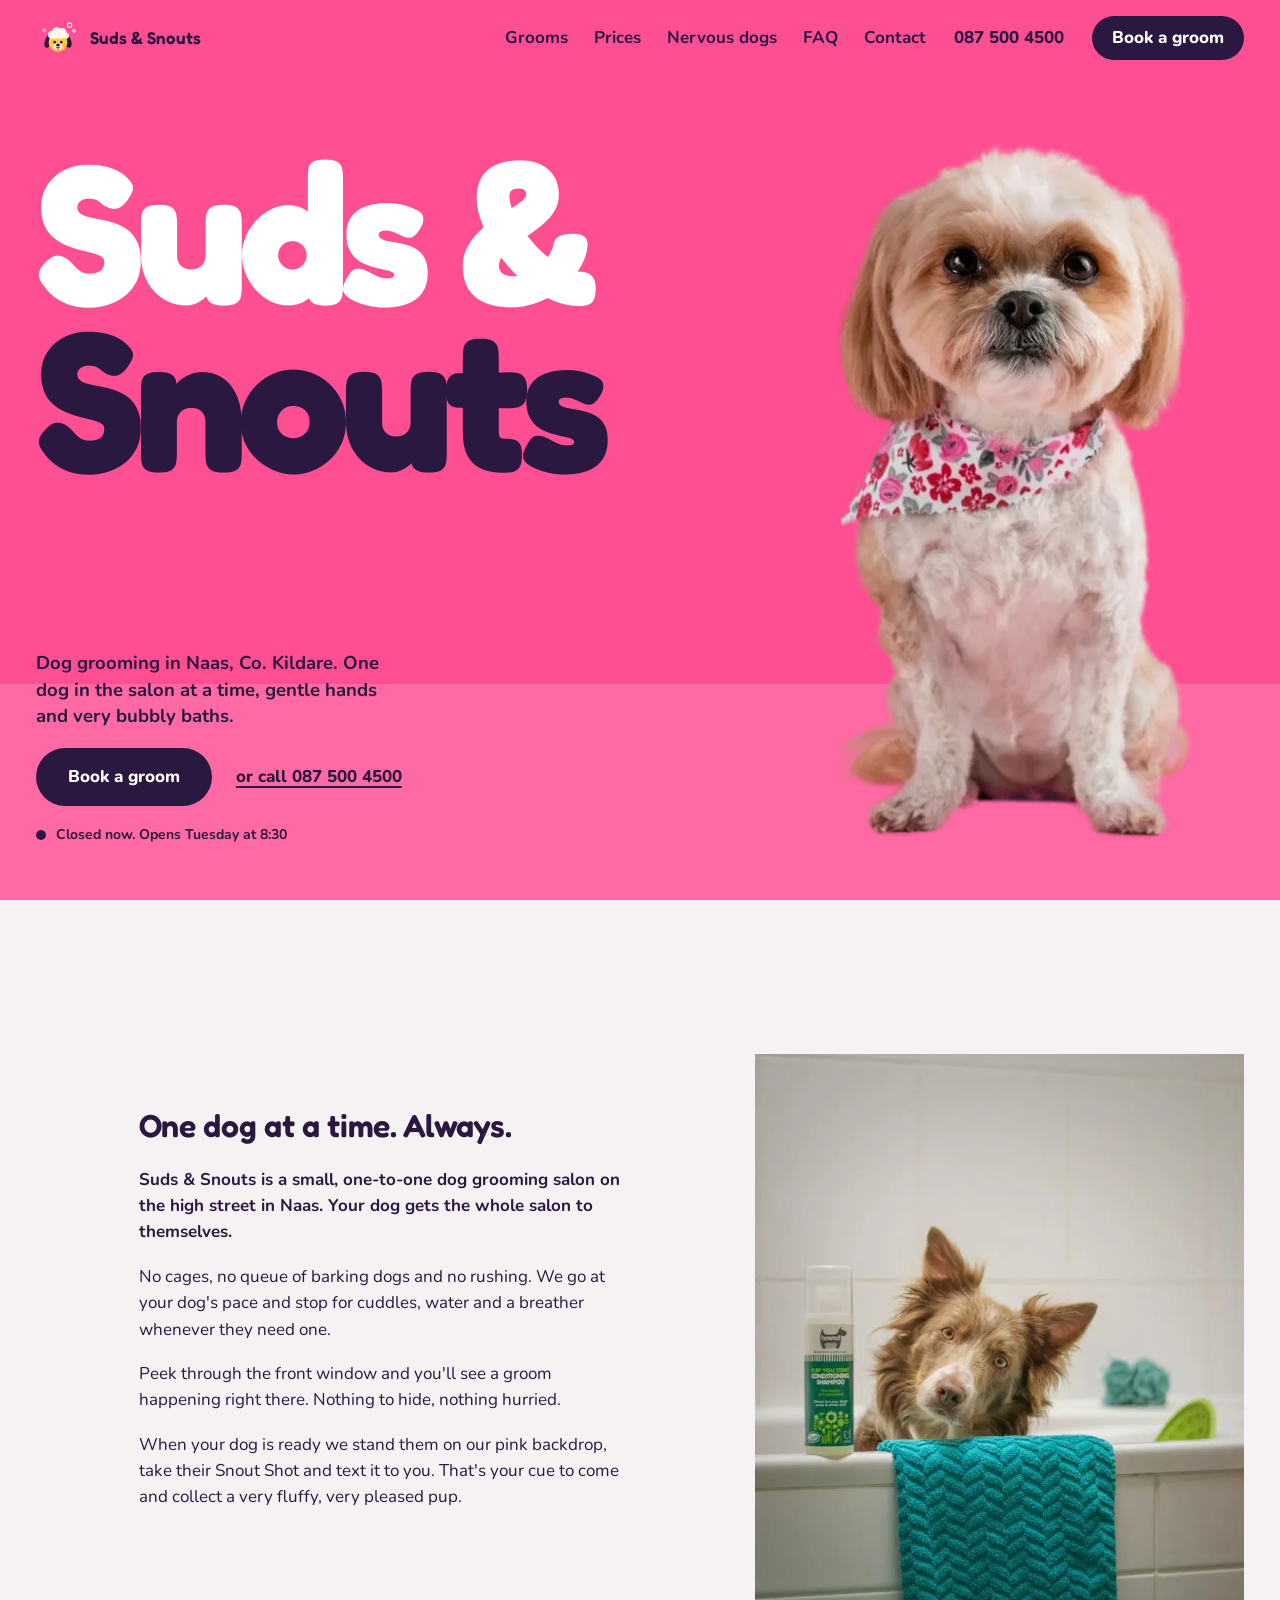
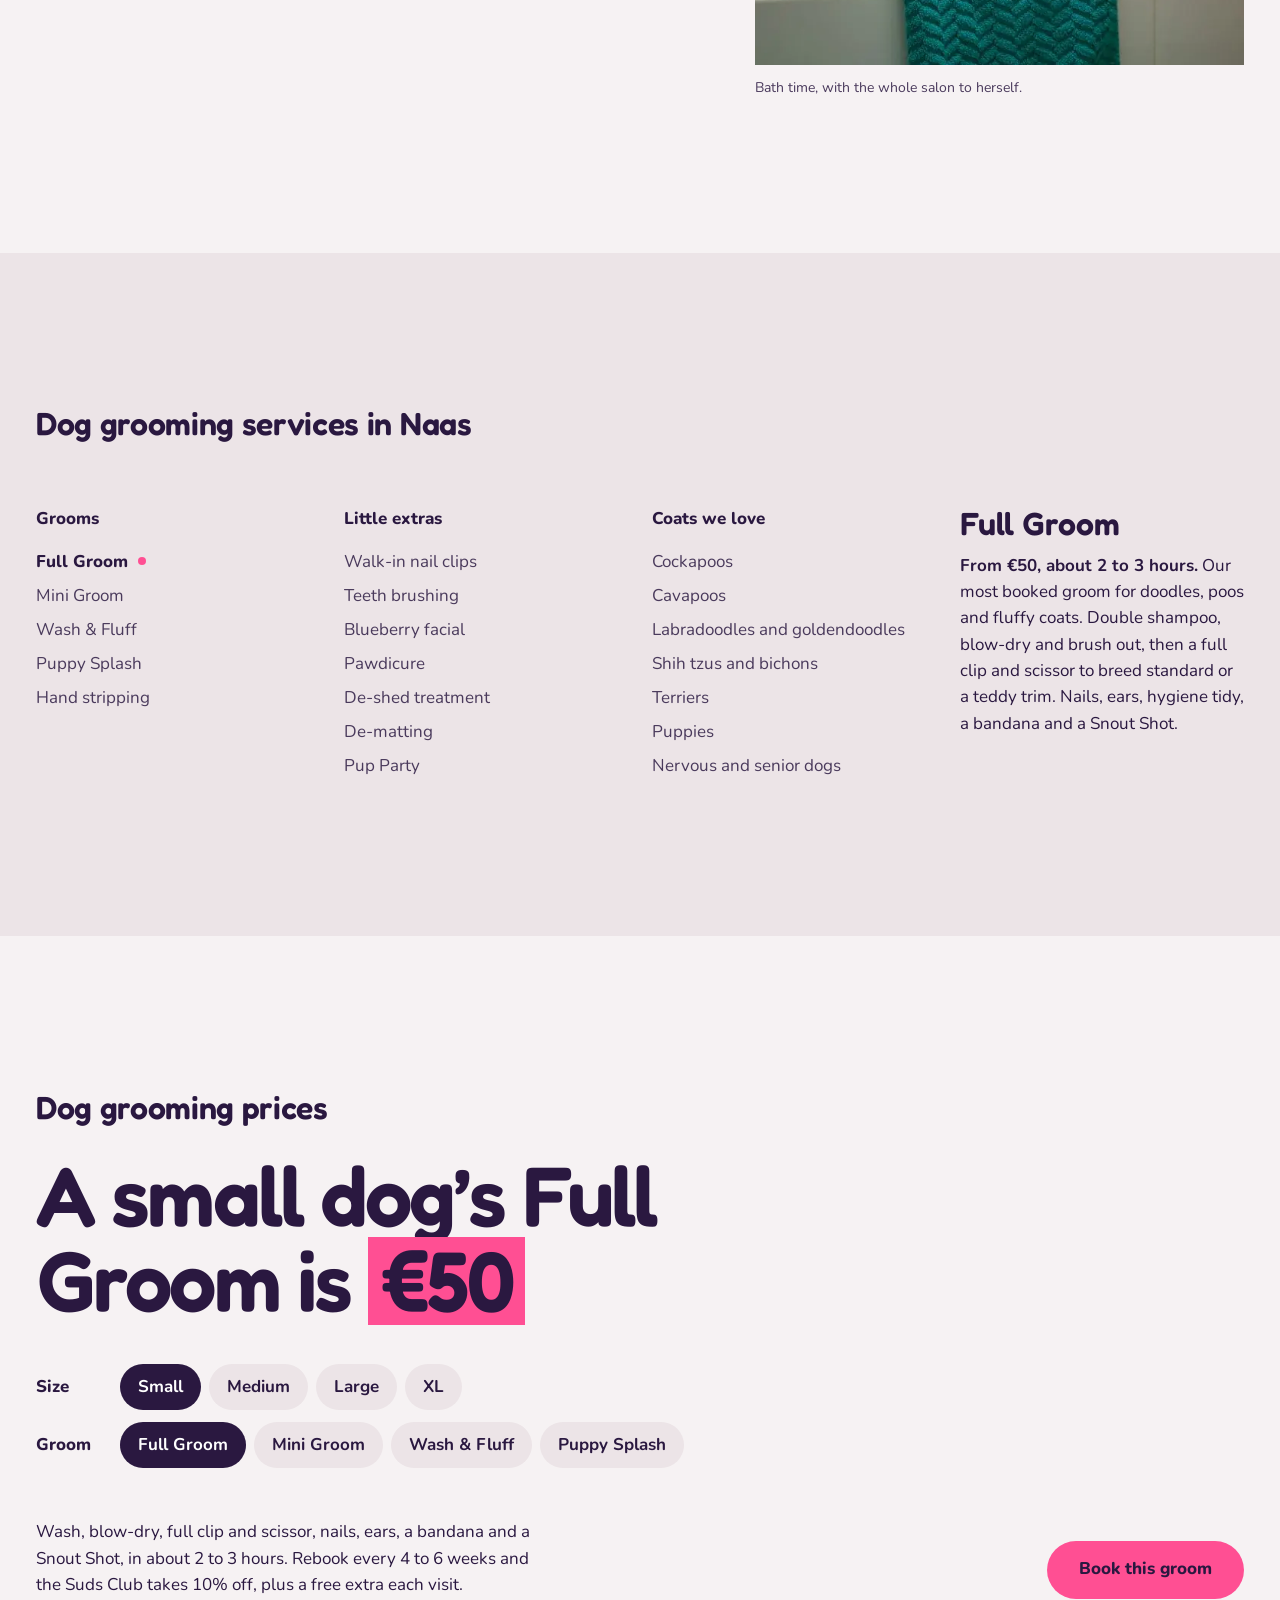
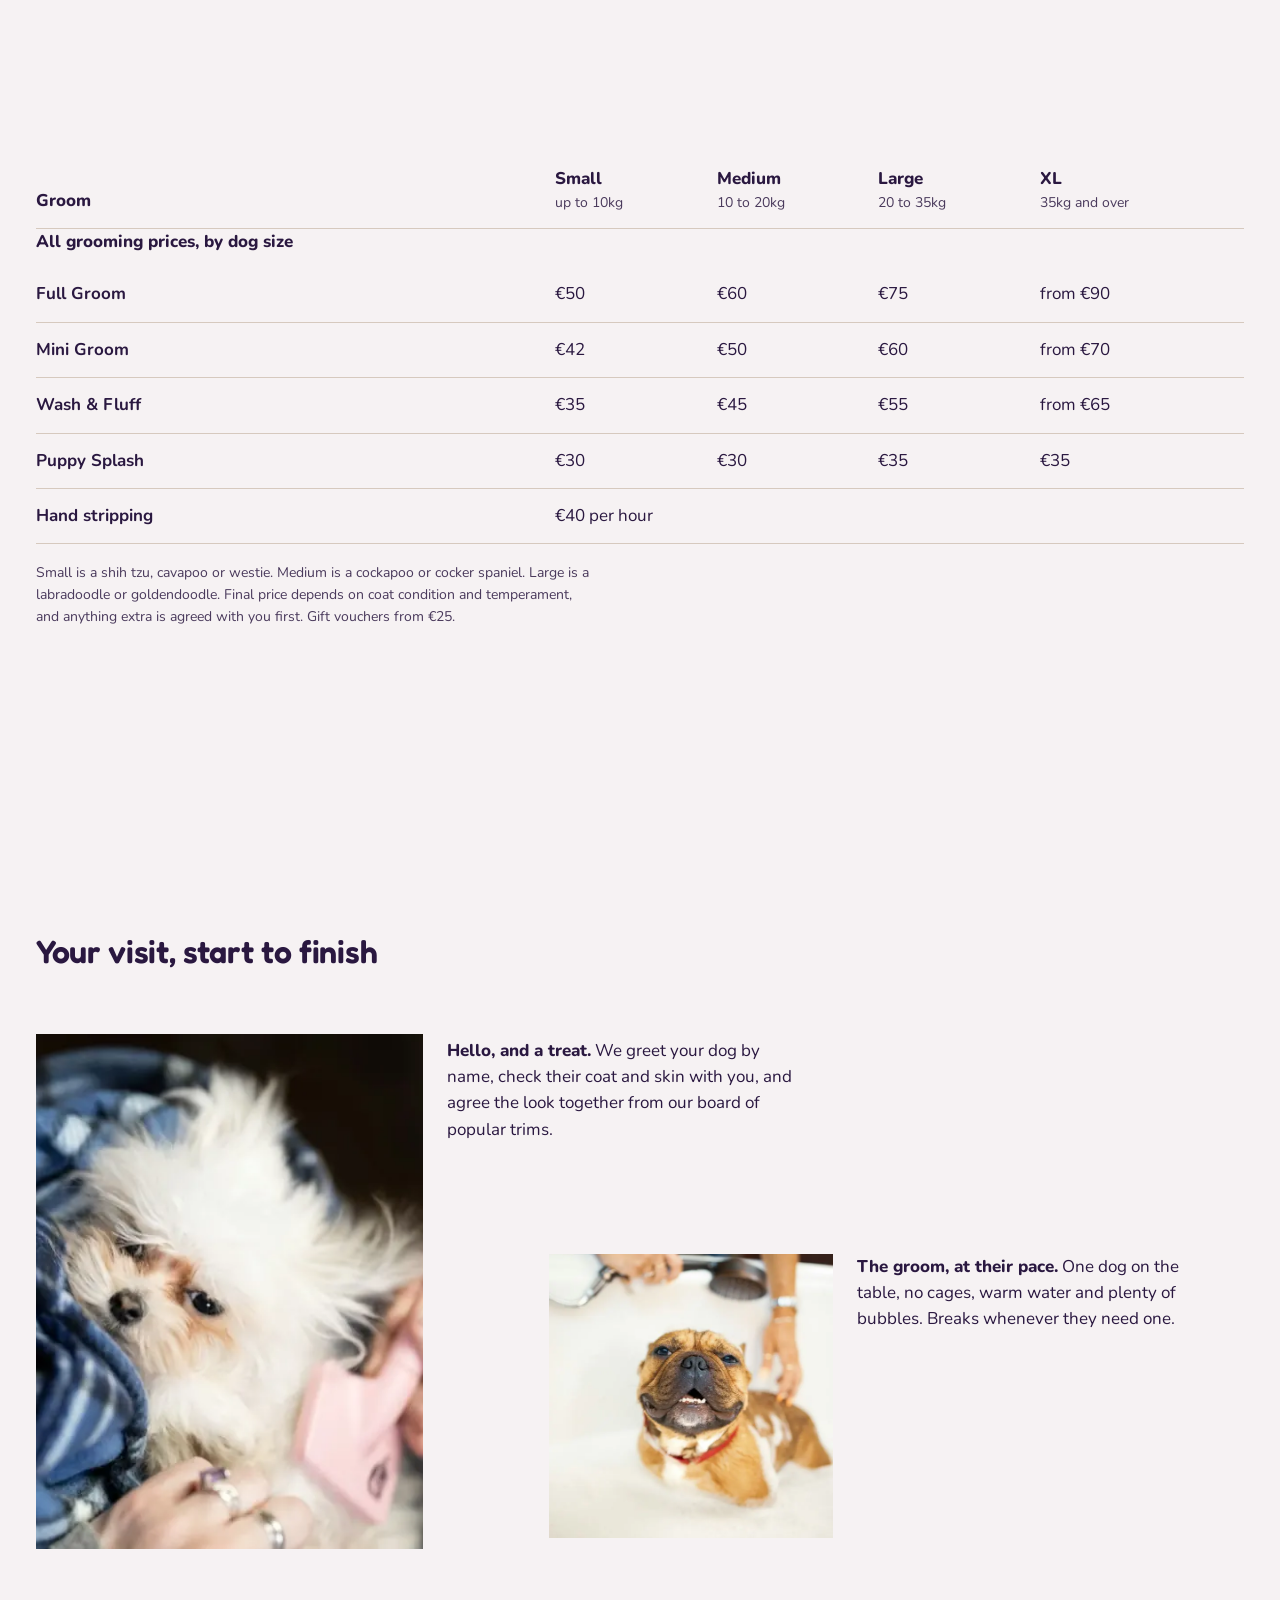
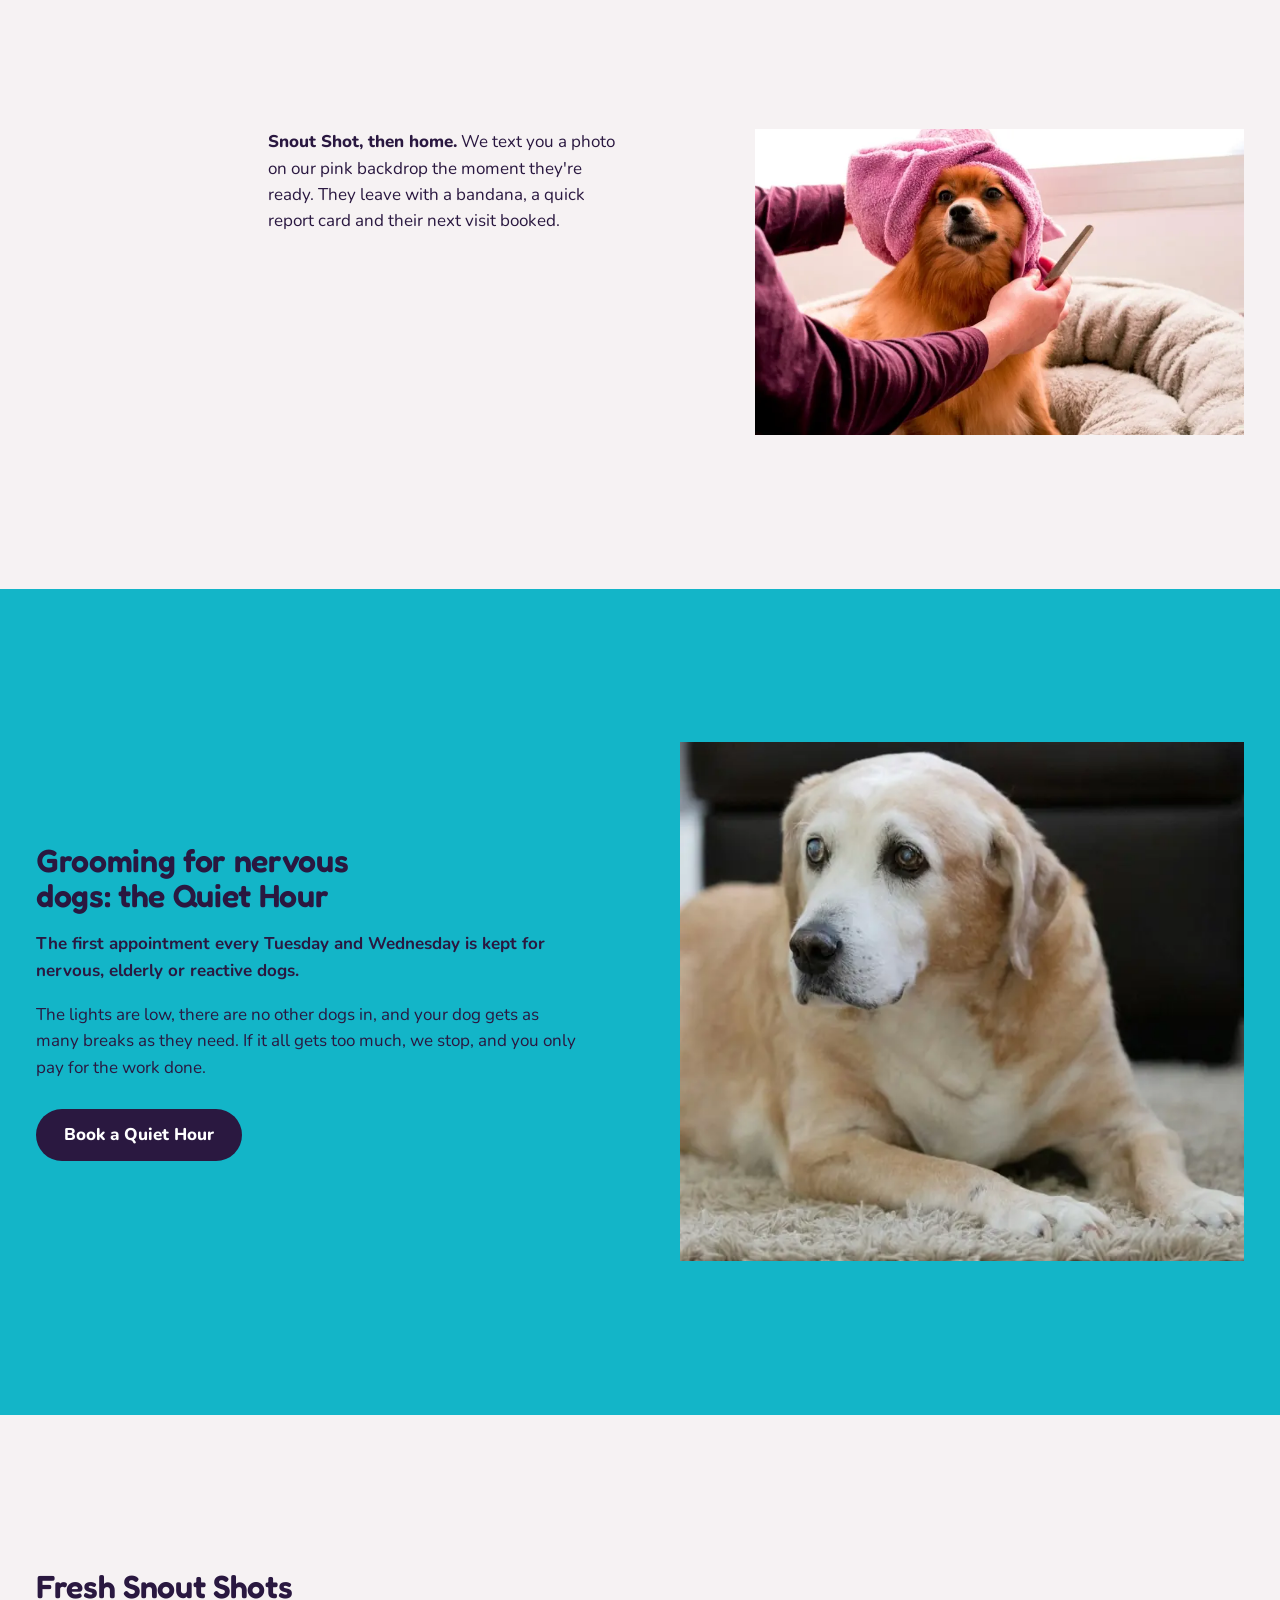
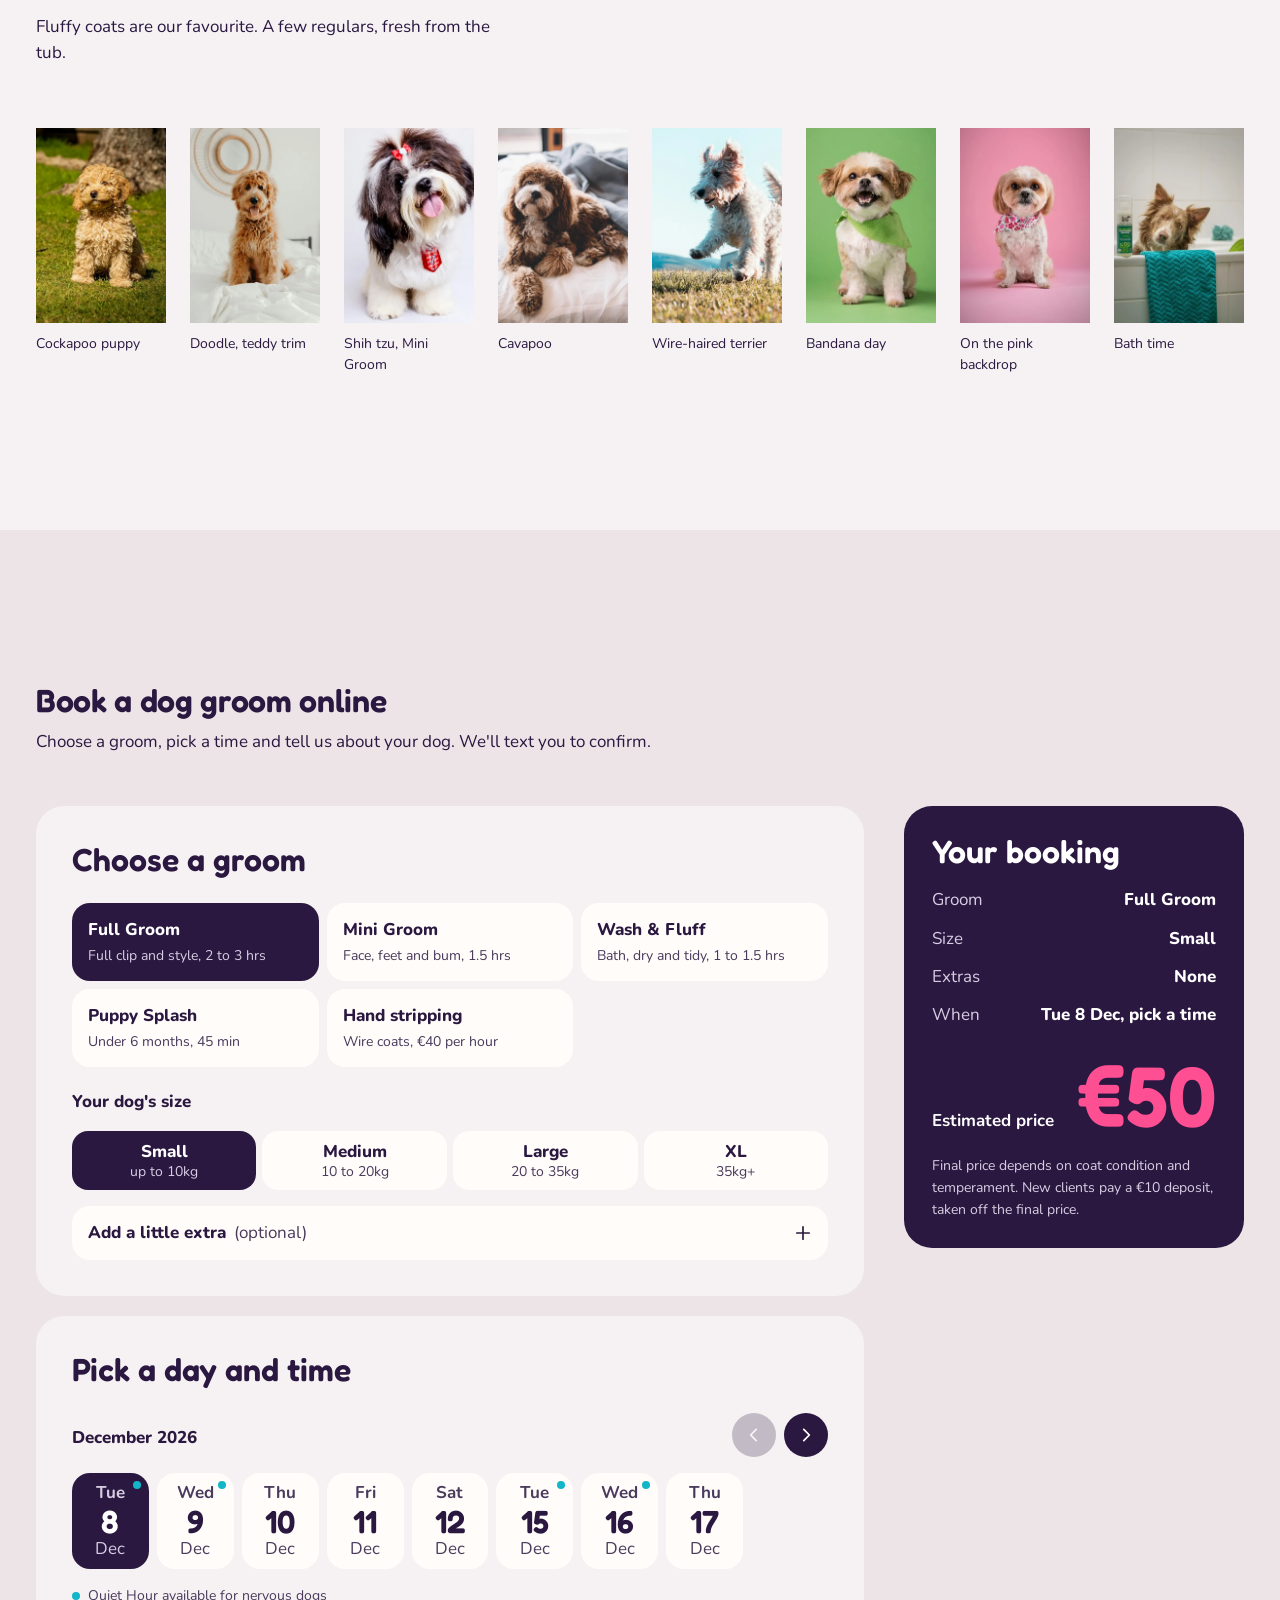
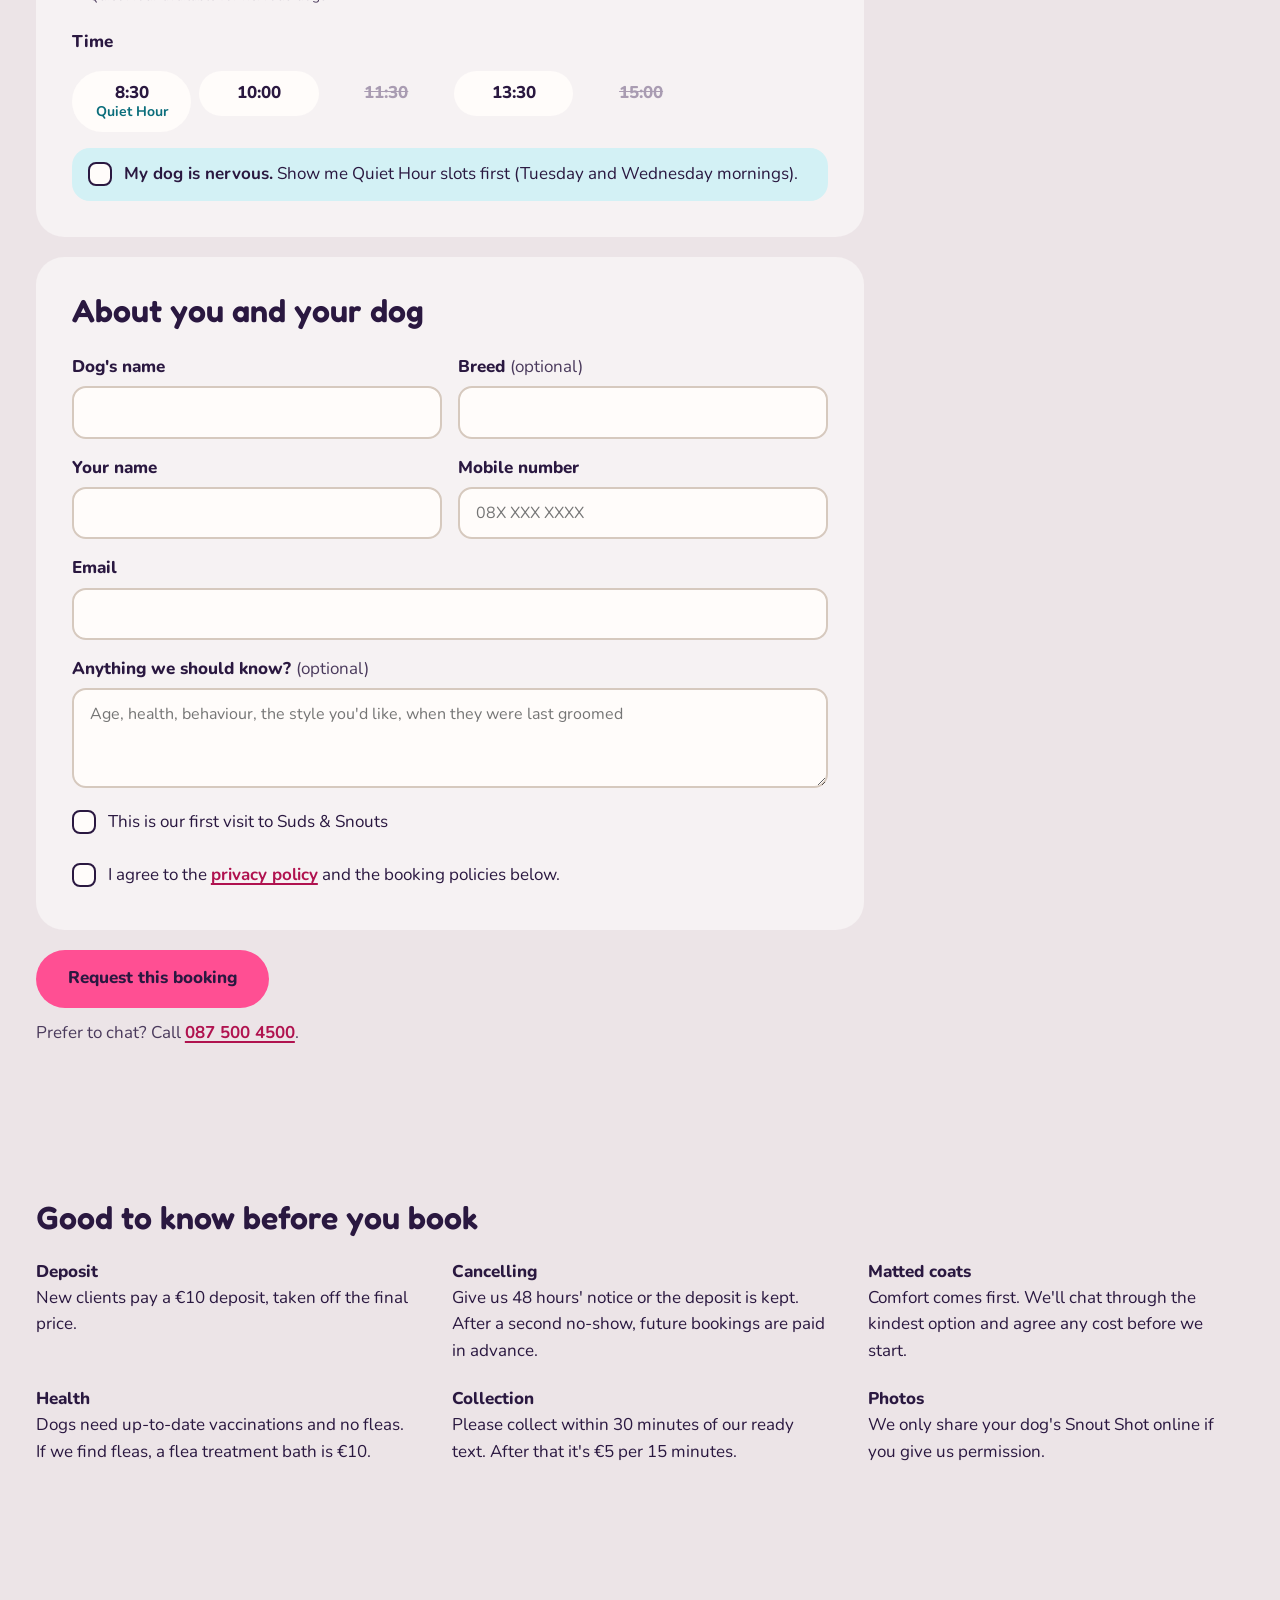
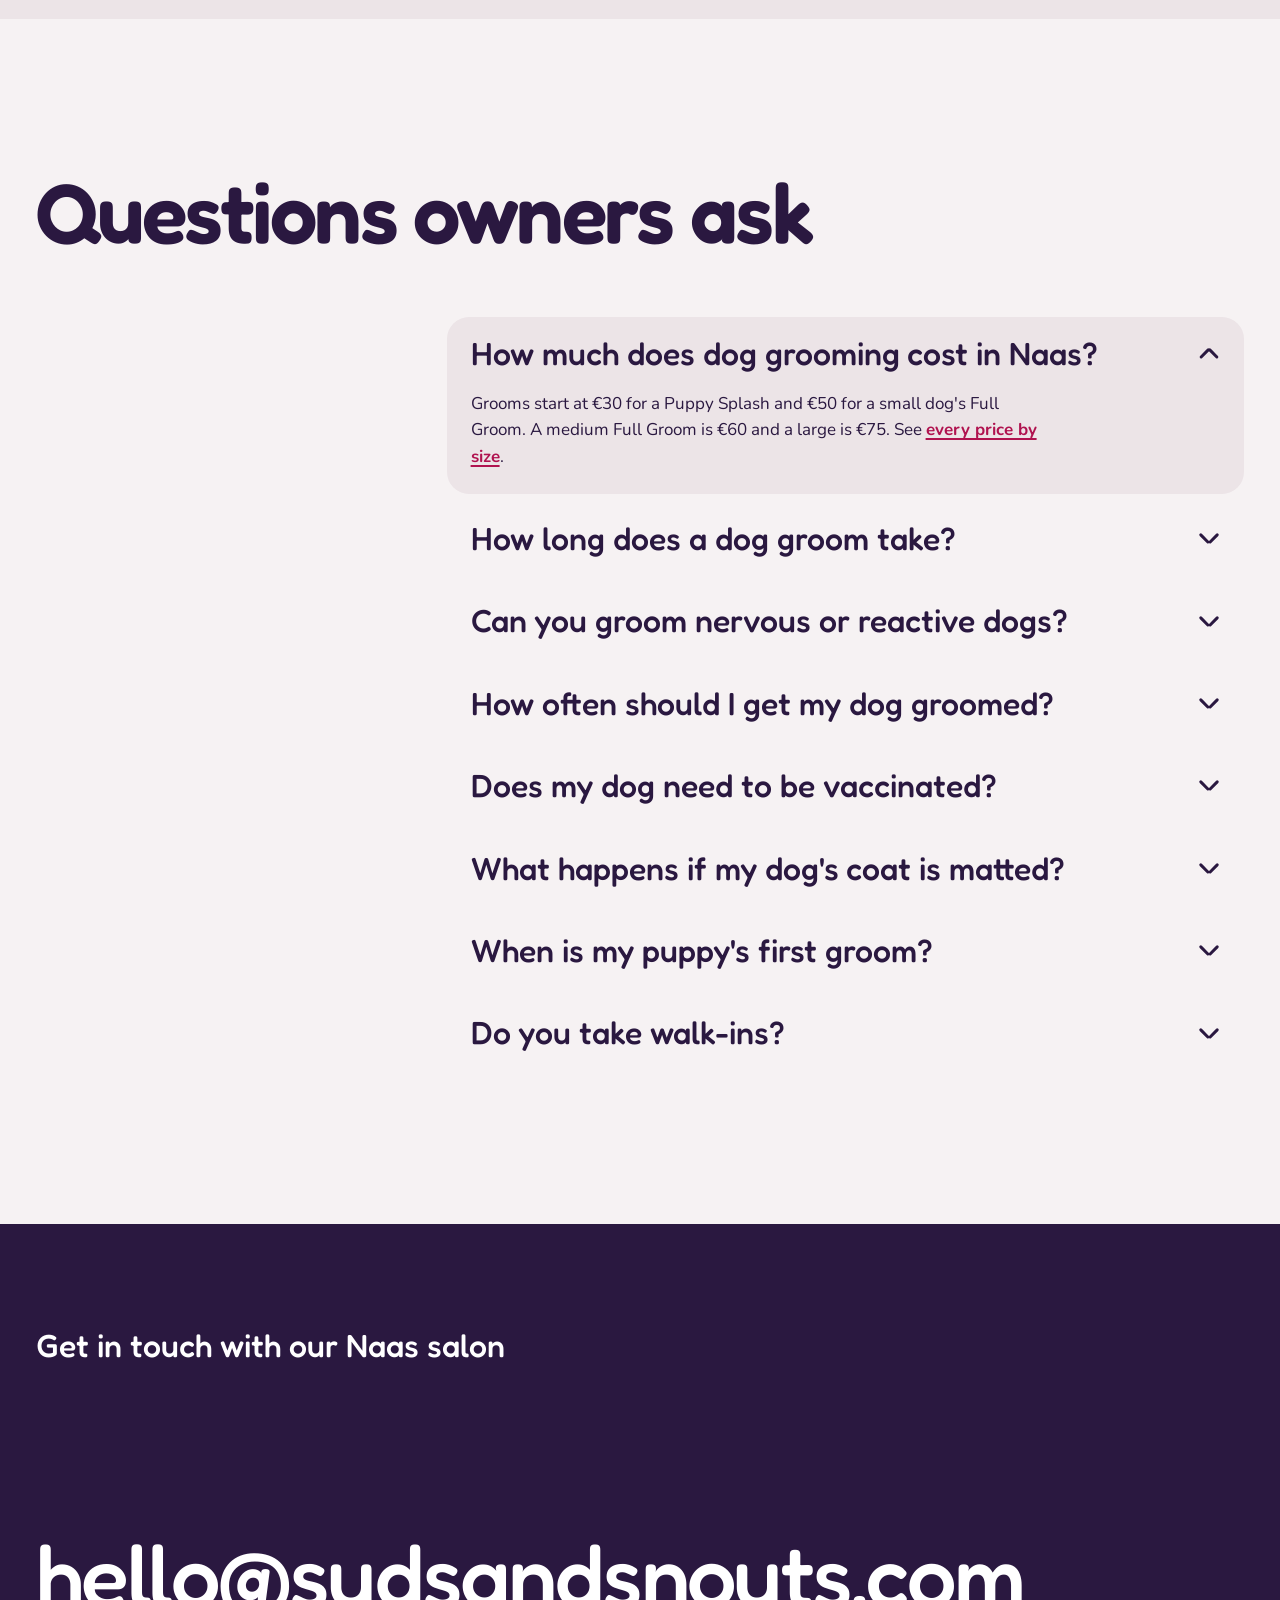
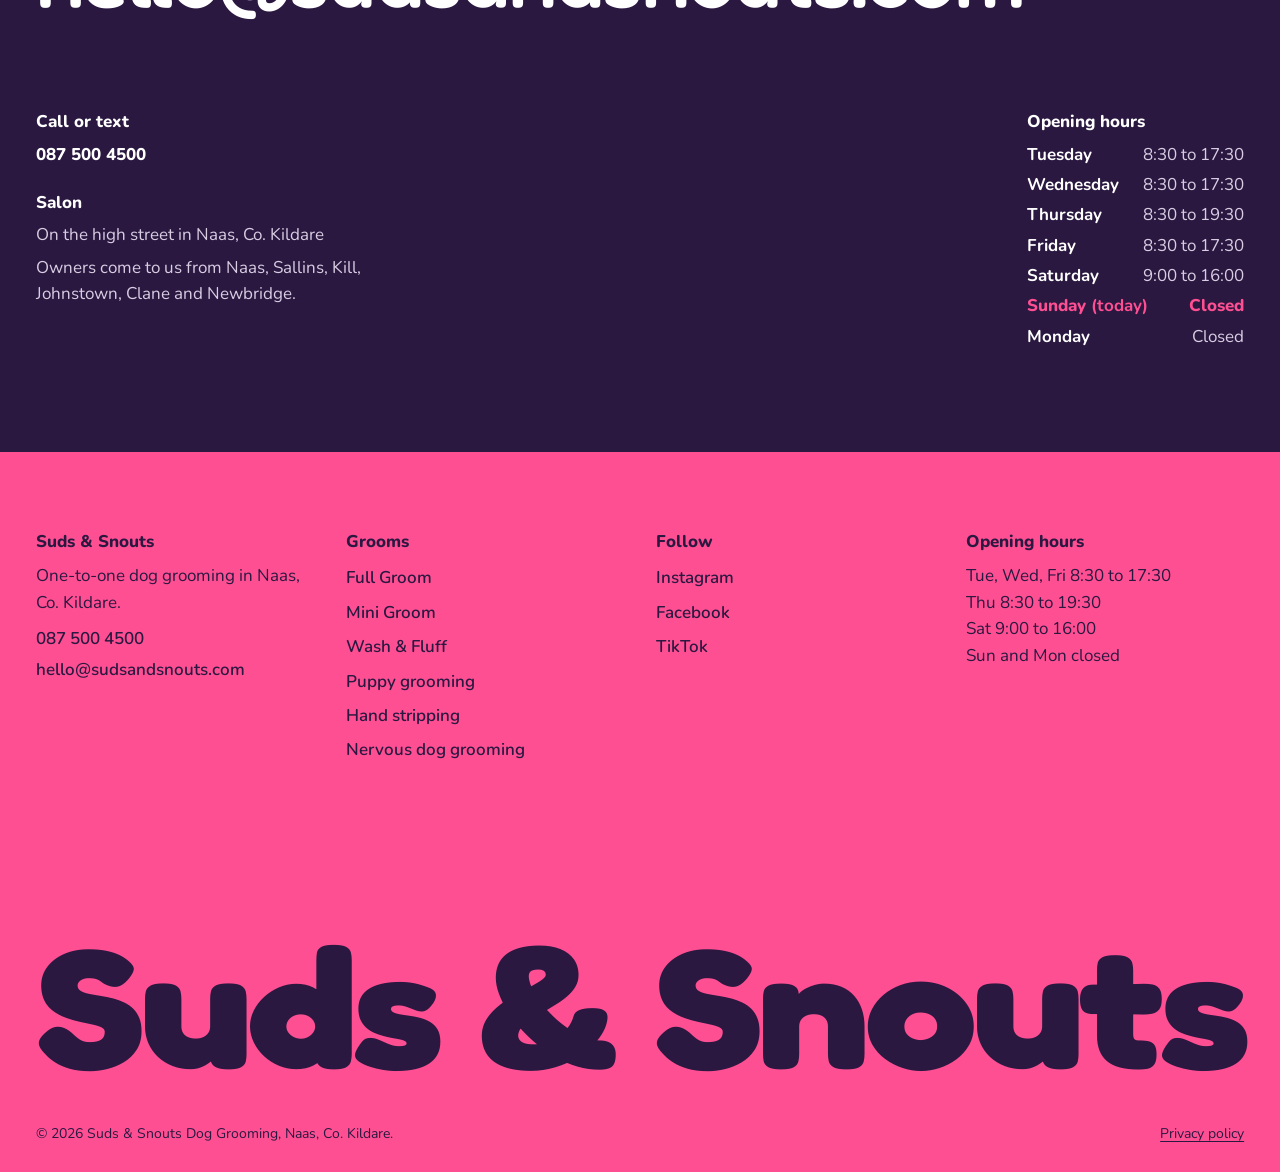
==== commit fee45271: "Redesign as the Snout Shot studio Full redesign run with the Taste and Impeccable design skills: - F" ====
--- a/index.html
+++ b/index.html
@@ -7,7 +7,7 @@
   <meta name="description" content="One-to-one dog grooming in Naas, Co. Kildare. No cages, gentle hands and clear prices from €30. Nervous dogs welcome. Book online or call 087 500 4500.">
   <link rel="canonical" href="https://lukebrennan.github.io/SudsAndSnouts/">
   <meta name="robots" content="index, follow, max-image-preview:large">
-  <meta name="theme-color" content="#fff8ee">
+  <meta name="theme-color" content="#ff4f93">
   <meta name="format-detection" content="telephone=no">
   <meta name="geo.region" content="IE-KE">
   <meta name="geo.placename" content="Naas">
@@ -34,7 +34,7 @@
 
   <link rel="preload" href="assets/fonts/fredoka/fredoka-latin-600-normal.woff2" as="font" type="font/woff2" crossorigin>
   <link rel="preload" href="assets/fonts/nunito/nunito-latin-400-normal.woff2" as="font" type="font/woff2" crossorigin>
-  <link rel="preload" href="assets/img/small-white-dog-snout-shot-pink-backdrop.webp" as="image" type="image/webp" imagesrcset="assets/img/small-white-dog-snout-shot-pink-backdrop-sm.webp 640w, assets/img/small-white-dog-snout-shot-pink-backdrop.webp 1200w" imagesizes="(max-width: 899px) 78vw, 34vw" fetchpriority="high">
+  <link rel="preload" href="assets/img/snout-shot-dog-cutout.webp" as="image" type="image/webp" imagesrcset="assets/img/snout-shot-dog-cutout-sm.webp 300w, assets/img/snout-shot-dog-cutout-md.webp 400w, assets/img/snout-shot-dog-cutout.webp 520w" imagesizes="(max-width: 759px) 56vw, 30vw" fetchpriority="high">
   <link rel="stylesheet" href="css/styles.css">
   <script>document.documentElement.classList.add('js');</script>
 
@@ -126,429 +126,298 @@
   <a class="skip-link" href="#main">Skip to content</a>
 
   <header class="site-header" data-header>
-    <div class="container header-row">
+    <div class="wrap header-row">
       <a class="header-logo" href="#top" aria-label="Suds &amp; Snouts Dog Grooming, back to top">
-        <img src="assets/brand/suds-snouts-logo-horizontal.svg" alt="Suds &amp; Snouts Dog Grooming" width="611" height="160">
+        <img src="assets/brand/suds-snouts-mark.svg" alt="" width="44" height="44">
+        <span>Suds &amp; Snouts</span>
       </a>
       <nav class="primary-nav" aria-label="Main">
         <ul>
-          <li><a href="#services">Services</a></li>
+          <li><a href="#grooms">Grooms</a></li>
           <li><a href="#prices">Prices</a></li>
           <li><a href="#quiet-hour">Nervous dogs</a></li>
           <li><a href="#faq">FAQ</a></li>
           <li><a href="#contact">Contact</a></li>
         </ul>
       </nav>
-      <a class="header-call" href="tel:+353875004500"><span class="icon icon-phone" aria-hidden="true"></span><span>087 500 4500</span></a>
-      <a class="btn btn-primary btn-sm btn-header" href="#book">Book a groom</a>
+      <a class="header-call" href="tel:+353875004500">087 500 4500</a>
+      <a class="btn btn-sm header-book" href="#book">Book a groom</a>
       <button class="menu-toggle" type="button" aria-expanded="false" aria-controls="mobile-menu" data-menu-toggle>
         <span class="icon icon-list" aria-hidden="true"></span>
         <span class="visually-hidden">Menu</span>
       </button>
     </div>
     <div class="mobile-menu" id="mobile-menu" hidden data-menu>
-      <ul class="container">
-        <li><a href="#services">Services</a></li>
+      <ul class="wrap">
+        <li><a href="#grooms">Grooms</a></li>
         <li><a href="#prices">Prices</a></li>
+        <li><a href="#your-visit">Your visit</a></li>
         <li><a href="#quiet-hour">Nervous dogs</a></li>
-        <li><a href="#your-visit">Your visit</a></li>
         <li><a href="#faq">FAQ</a></li>
         <li><a href="#contact">Hours and contact</a></li>
         <li class="mobile-menu-actions">
-          <a class="btn btn-secondary" href="tel:+353875004500"><span class="icon icon-phone" aria-hidden="true"></span>087 500 4500</a>
-          <a class="btn btn-primary" href="#book">Book a groom</a>
+          <a class="btn btn-ink" href="tel:+353875004500">Call 087 500 4500</a>
+          <a class="btn" href="#book">Book a groom</a>
         </li>
       </ul>
     </div>
   </header>
 
   <main id="main">
-    <!-- Hero -->
+    <!-- The Snout Shot backdrop -->
     <section class="hero" id="top" aria-labelledby="hero-title">
-      <div class="container hero-grid">
-        <div class="hero-copy">
-          <p class="open-status" data-open-status><span class="dot" aria-hidden="true"></span><span data-open-text>Naas, Co. Kildare</span></p>
-          <h1 id="hero-title" class="hero-title">Dog grooming in Naas that leaves tails <span class="hl">wagging.</span></h1>
-          <p class="hero-lead">One dog at a time, gentle hands and very bubbly baths. A calm, cage-free salon for every kind of pup, from first-groom puppies to wiry old terriers.</p>
+      <div class="hero-floor" aria-hidden="true"></div>
+      <div class="wrap hero-inner">
+        <h1 id="hero-title" class="monument">
+          <span class="mline"><span class="mline-in">Suds &amp;</span></span>
+          <span class="mline mline-ink"><span class="mline-in">Snouts</span></span>
+        </h1>
+        <div class="hero-foot" data-hero-foot>
+          <p class="hero-line">Dog grooming in Naas, Co. Kildare. One dog in the salon at a time, gentle hands and very bubbly baths.</p>
           <div class="btn-row">
-            <a class="btn btn-primary btn-lg" href="#book">Book a groom <span class="icon icon-arrow" aria-hidden="true"></span></a>
-            <a class="btn btn-secondary btn-lg" href="tel:+353875004500"><span class="icon icon-phone" aria-hidden="true"></span>087 500 4500</a>
+            <a class="btn btn-ink btn-lg" href="#book">Book a groom</a>
+            <a class="link-strong" href="tel:+353875004500">or call 087 500 4500</a>
           </div>
-          <ul class="hero-points">
-            <li><span class="icon icon-check" aria-hidden="true"></span>One dog at a time</li>
-            <li><span class="icon icon-check" aria-hidden="true"></span>No cages, ever</li>
-            <li><span class="icon icon-check" aria-hidden="true"></span>Nervous pups welcome</li>
-          </ul>
-        </div>
-
-        <div class="hero-media">
-          <figure class="hero-photo hero-photo-main">
-            <picture>
-              <source type="image/webp" srcset="assets/img/small-white-dog-snout-shot-pink-backdrop-sm.webp 640w, assets/img/small-white-dog-snout-shot-pink-backdrop.webp 1200w" sizes="(max-width: 899px) 78vw, 34vw">
-              <img src="assets/img/small-white-dog-snout-shot-pink-backdrop.jpg" srcset="assets/img/small-white-dog-snout-shot-pink-backdrop-sm.jpg 640w, assets/img/small-white-dog-snout-shot-pink-backdrop.jpg 1200w" sizes="(max-width: 899px) 78vw, 34vw" width="1200" height="1500" fetchpriority="high"
-                   alt="Freshly groomed small fluffy dog in a floral bandana sitting on a pink backdrop after a groom in Naas">
-            </picture>
-          </figure>
-          <figure class="hero-photo hero-photo-small">
-            <picture>
-              <source type="image/webp" srcset="assets/img/dog-bubble-bath-wash-naas-sm.webp" >
-              <img src="assets/img/dog-bubble-bath-wash-naas-sm.jpg" width="640" height="800" loading="lazy" alt="Happy dog enjoying a bubbly bath during a Wash and Fluff">
-            </picture>
-          </figure>
-          <p class="hero-sticker" aria-hidden="true"><span>Full groom</span><strong>from €50</strong></p>
-          <p class="hero-card"><span class="icon icon-chat" aria-hidden="true"></span><span><strong>"Bella's ready!"</strong> A Snout Shot is texted to you after every groom.</span></p>
-        </div>
-      </div>
-    </section>
-
-    <!-- Ticker -->
-    <div class="ticker" aria-hidden="true">
-      <div class="ticker-track">
-        <span>Bubbly baths</span><span>Teddy trims</span><span>Puppy Splash</span><span>Quiet Hour</span><span>Hand stripping</span><span>Snout Shots</span><span>Walk-in nail clips</span>
-        <span>Bubbly baths</span><span>Teddy trims</span><span>Puppy Splash</span><span>Quiet Hour</span><span>Hand stripping</span><span>Snout Shots</span><span>Walk-in nail clips</span>
-      </div>
-    </div>
-
-    <!-- Promise -->
-    <section class="section promise" id="about" aria-labelledby="promise-title">
-      <div class="container promise-grid">
-        <figure class="promise-photo">
+          <p class="open-status" data-open-status><span class="dot" aria-hidden="true"></span><span data-open-text>Open Tuesday to Saturday</span></p>
+        </div>
+        <figure class="hero-dog" data-hero-dog>
           <picture>
-            <source type="image/webp" srcset="assets/img/dog-bath-teal-towel-salon-sm.webp 640w, assets/img/dog-bath-teal-towel-salon.webp 1200w" sizes="(max-width: 899px) 90vw, 480px">
-            <img src="assets/img/dog-bath-teal-towel-salon.jpg" srcset="assets/img/dog-bath-teal-towel-salon-sm.jpg 640w, assets/img/dog-bath-teal-towel-salon.jpg 1200w" sizes="(max-width: 899px) 90vw, 480px" width="1200" height="1500" loading="lazy"
+            <source type="image/webp" srcset="assets/img/snout-shot-dog-cutout-sm.webp 300w, assets/img/snout-shot-dog-cutout-md.webp 400w, assets/img/snout-shot-dog-cutout.webp 520w" sizes="(max-width: 759px) 56vw, 30vw">
+            <img src="assets/img/snout-shot-dog-cutout.png" srcset="assets/img/snout-shot-dog-cutout-sm.png 300w, assets/img/snout-shot-dog-cutout.png 520w" sizes="(max-width: 759px) 56vw, 30vw" width="520" height="976" fetchpriority="high"
+                 alt="Freshly groomed shih tzu cross in a floral bandana posing for a Snout Shot on the pink backdrop">
+          </picture>
+        </figure>
+      </div>
+    </section>
+
+    <!-- One dog at a time -->
+    <section class="section intro" id="about" aria-labelledby="intro-title">
+      <div class="wrap intro-grid">
+        <div class="intro-copy" data-reveal>
+          <h2 id="intro-title" class="h2">One dog at a time. Always.</h2>
+          <p class="strong-p">Suds &amp; Snouts is a small, one-to-one dog grooming salon on the high street in Naas. Your dog gets the whole salon to themselves.</p>
+          <p>No cages, no queue of barking dogs and no rushing. We go at your dog's pace and stop for cuddles, water and a breather whenever they need one.</p>
+          <p>Peek through the front window and you'll see a groom happening right there. Nothing to hide, nothing hurried.</p>
+          <p>When your dog is ready we stand them on our pink backdrop, take their Snout Shot and text it to you. That's your cue to come and collect a very fluffy, very pleased pup.</p>
+        </div>
+        <figure class="intro-photo" data-reveal>
+          <picture>
+            <source type="image/webp" srcset="assets/img/dog-bath-teal-towel-salon-sm.webp 640w, assets/img/dog-bath-teal-towel-salon-md.webp 900w, assets/img/dog-bath-teal-towel-salon.webp 1200w" sizes="(max-width: 759px) 92vw, 44vw">
+            <img src="assets/img/dog-bath-teal-towel-salon.jpg" srcset="assets/img/dog-bath-teal-towel-salon-sm.jpg 640w, assets/img/dog-bath-teal-towel-salon-md.jpg 900w, assets/img/dog-bath-teal-towel-salon.jpg 1200w" sizes="(max-width: 759px) 92vw, 44vw" width="1200" height="1500" loading="lazy"
                  alt="Curious collie peeking over the edge of the grooming bath beside a teal towel">
           </picture>
-          <figcaption class="promise-tag"><strong>1</strong> dog in the salon at a time</figcaption>
+          <figcaption>Bath time, with the whole salon to herself.</figcaption>
         </figure>
-        <div class="promise-copy">
-          <p class="eyebrow">Why Suds &amp; Snouts</p>
-          <h2 id="promise-title" class="h2">One dog at a time. Always.</h2>
-          <p class="lead">We're a small, one-to-one dog grooming salon on the high street in Naas. Your pup gets the whole place to themselves, so there's no barking queue and no rush.</p>
-          <ul class="promise-points">
-            <li>
-              <span class="pp-icon pp-pink"><span class="icon icon-heart" aria-hidden="true"></span></span>
-              <div><h3>No cages, no queue</h3><p>Your dog arrives, gets groomed and goes home. No waiting around in a crate between steps.</p></div>
-            </li>
-            <li>
-              <span class="pp-icon pp-teal"><span class="icon icon-timer" aria-hidden="true"></span></span>
-              <div><h3>Breaks whenever they need one</h3><p>We go at your dog's pace and stop for cuddles, water and a breather along the way.</p></div>
-            </li>
-            <li>
-              <span class="pp-icon pp-sunny"><span class="icon icon-door" aria-hidden="true"></span></span>
-              <div><h3>Nothing to hide</h3><p>Peek through the front window and you'll see a groom happening right there on the high street.</p></div>
-            </li>
-          </ul>
-        </div>
-      </div>
-    </section>
-
-    <!-- Services -->
-    <section class="section services" id="services" aria-labelledby="services-title">
-      <div class="container">
-        <div class="section-head">
-          <p class="eyebrow">Pick your pup's groom</p>
-          <h2 id="services-title" class="h2">Dog grooming services in Naas</h2>
-          <p class="lead">Every groom ends with a Snout Shot texted to you when your dog is ready to go home.</p>
-        </div>
-        <div class="service-grid" data-reveal>
-          <article class="service-card" id="service-puppy-splash">
-            <div class="service-photo">
-              <picture>
-                <source type="image/webp" srcset="assets/img/gentle-brushing-calm-puppy-sm.webp">
-                <img src="assets/img/gentle-brushing-calm-puppy-sm.jpg" width="800" height="533" loading="lazy" alt="Sleepy white puppy wrapped in a blanket being gently brushed during a first puppy groom">
-              </picture>
-            </div>
-            <div class="service-body">
-              <div class="service-top"><h3>Puppy Splash</h3><p class="price">€30</p></div>
-              <p class="service-for">Pups under 6 months</p>
-              <ul class="ticks">
-                <li>Gentle bath and dry</li>
-                <li>Face, feet and nail tidy</li>
-                <li>Lots of treats and patience</li>
-              </ul>
-              <p class="duration"><span class="icon icon-clock" aria-hidden="true"></span>About 45 minutes</p>
-            </div>
-          </article>
-
-          <article class="service-card" id="service-wash-and-fluff">
-            <div class="service-photo">
-              <picture>
-                <source type="image/webp" srcset="assets/img/puppy-splash-towel-after-bath-sm.webp">
-                <img src="assets/img/puppy-splash-towel-after-bath-sm.jpg" width="800" height="533" loading="lazy" alt="Small fluffy dog wrapped in a pink towel being combed after a wash and blow-dry">
-              </picture>
-            </div>
-            <div class="service-body">
-              <div class="service-top"><h3>Wash &amp; Fluff</h3><p class="price"><span class="from">from</span> €35</p></div>
-              <p class="service-for">Short coats and in-between grooms</p>
-              <ul class="ticks">
-                <li>Double shampoo and condition</li>
-                <li>Warm blow-dry and brush out</li>
-                <li>Nails, ears and hygiene tidy</li>
-              </ul>
-              <p class="duration"><span class="icon icon-clock" aria-hidden="true"></span>About 1 to 1.5 hours</p>
-            </div>
-          </article>
-
-          <article class="service-card service-card-featured" id="service-full-groom">
-            <span class="ribbon">Most booked</span>
-            <div class="service-photo">
-              <picture>
-                <source type="image/webp" srcset="assets/img/doodle-full-groom-fluffy-coat-sm.webp">
-                <img src="assets/img/doodle-full-groom-fluffy-coat-sm.jpg" width="640" height="800" loading="lazy" alt="Fluffy apricot doodle with a soft teddy trim sitting on a white bed after a full groom">
-              </picture>
-            </div>
-            <div class="service-body">
-              <div class="service-top"><h3>Full Groom</h3><p class="price"><span class="from">from</span> €50</p></div>
-              <p class="service-for">Doodles, poos and fluffy coats</p>
-              <ul class="ticks">
-                <li>Everything in Wash &amp; Fluff</li>
-                <li>Clip and scissor to breed standard or a teddy trim</li>
-                <li>Bandana and a Snout Shot</li>
-              </ul>
-              <p class="duration"><span class="icon icon-clock" aria-hidden="true"></span>About 2 to 3 hours</p>
-            </div>
-          </article>
-
-          <article class="service-card" id="service-mini-groom">
-            <div class="service-photo">
-              <picture>
-                <source type="image/webp" srcset="assets/img/shih-tzu-mini-groom-tidy-face-sm.webp">
-                <img src="assets/img/shih-tzu-mini-groom-tidy-face-sm.jpg" width="640" height="800" loading="lazy" alt="Shih tzu with a neatly trimmed face and a red bow after a mini groom">
-              </picture>
-            </div>
-            <div class="service-body">
-              <div class="service-top"><h3>Mini Groom</h3><p class="price"><span class="from">from</span> €42</p></div>
-              <p class="service-for">A tidy-up between full grooms</p>
-              <ul class="ticks">
-                <li>Everything in Wash &amp; Fluff</li>
-                <li>Face, feet and bum trim</li>
-                <li>No length off the body</li>
-              </ul>
-              <p class="duration"><span class="icon icon-clock" aria-hidden="true"></span>About 1.5 hours</p>
-            </div>
-          </article>
-
-          <article class="service-card" id="service-hand-stripping">
-            <div class="service-photo">
-              <picture>
-                <source type="image/webp" srcset="assets/img/wire-haired-terrier-hand-stripping-sm.webp">
-                <img src="assets/img/wire-haired-terrier-hand-stripping-sm.jpg" width="640" height="800" loading="lazy" alt="Wire-haired terrier bounding across the grass with a scruffy coat ready for hand stripping">
-              </picture>
-            </div>
-            <div class="service-body">
-              <div class="service-top"><h3>Hand stripping</h3><p class="price">€40 <span class="from">/ hour</span></p></div>
-              <p class="service-for">Terriers and wire coats</p>
-              <ul class="ticks">
-                <li>Removes dead coat by hand</li>
-                <li>Keeps natural texture and colour</li>
-                <li>Breaks built in for comfort</li>
-              </ul>
-              <p class="duration"><span class="icon icon-clock" aria-hidden="true"></span>Time depends on the coat</p>
-            </div>
-          </article>
-
-          <aside class="service-card service-help">
-            <span class="icon icon-paw help-paw" aria-hidden="true"></span>
-            <h3>Not sure which groom?</h3>
-            <p>Tell us your dog's breed and how long since their last groom and we'll point you to the right one. No pressure, no upsell.</p>
-            <div class="help-actions">
-              <a class="btn btn-ink" href="tel:+353875004500"><span class="icon icon-phone" aria-hidden="true"></span>Call 087 500 4500</a>
-              <a class="text-link text-link-light" href="mailto:hello@sudsandsnouts.com">or email us</a>
-            </div>
-          </aside>
-        </div>
-      </div>
-    </section>
-
-    <!-- Prices -->
+      </div>
+    </section>
+
+    <!-- Grooms index -->
+    <section class="section grooms" id="grooms" aria-labelledby="grooms-title">
+      <div class="wrap">
+        <h2 id="grooms-title" class="h2">Dog grooming services in Naas</h2>
+        <div class="index" data-index>
+          <div class="index-col">
+            <h3 class="index-head">Grooms</h3>
+            <ul>
+              <li id="service-full-groom"><button type="button" class="index-item" aria-expanded="false" data-index-item>Full Groom</button>
+                <p class="index-desc"><strong>From €50, about 2 to 3 hours.</strong> Our most booked groom for doodles, poos and fluffy coats. Double shampoo, blow-dry and brush out, then a full clip and scissor to breed standard or a teddy trim. Nails, ears, hygiene tidy, a bandana and a Snout Shot.</p></li>
+              <li id="service-mini-groom"><button type="button" class="index-item" aria-expanded="false" data-index-item>Mini Groom</button>
+                <p class="index-desc"><strong>From €42, about 1.5 hours.</strong> A tidy-up between full grooms. Everything in a Wash &amp; Fluff plus a face, feet and bum trim, with no length off the body.</p></li>
+              <li id="service-wash-and-fluff"><button type="button" class="index-item" aria-expanded="false" data-index-item>Wash &amp; Fluff</button>
+                <p class="index-desc"><strong>From €35, about 1 to 1.5 hours.</strong> For short coats and in-between grooms. Double shampoo and condition, warm blow-dry and brush out, nails, ears and a hygiene tidy.</p></li>
+              <li id="service-puppy-splash"><button type="button" class="index-item" aria-expanded="false" data-index-item>Puppy Splash</button>
+                <p class="index-desc"><strong>€30, about 45 minutes.</strong> A gentle first groom for pups under 6 months: bath and dry, face, feet and nail tidy, and lots of treats and patience so they learn to love it.</p></li>
+              <li id="service-hand-stripping"><button type="button" class="index-item" aria-expanded="false" data-index-item>Hand stripping</button>
+                <p class="index-desc"><strong>€40 per hour.</strong> For terriers and wire coats. We remove the dead coat by hand to keep its natural texture and colour, with breaks built in for comfort.</p></li>
+            </ul>
+          </div>
+          <div class="index-col">
+            <h3 class="index-head">Little extras</h3>
+            <ul>
+              <li><button type="button" class="index-item" aria-expanded="false" data-index-item>Walk-in nail clips</button>
+                <p class="index-desc"><strong>€10, no appointment.</strong> Thursday evenings from 17:30 to 19:30. Just drop in.</p></li>
+              <li><button type="button" class="index-item" aria-expanded="false" data-index-item>Teeth brushing</button>
+                <p class="index-desc"><strong>€6.</strong> A gentle brush with dog-safe toothpaste, added to any groom.</p></li>
+              <li><button type="button" class="index-item" aria-expanded="false" data-index-item>Blueberry facial</button>
+                <p class="index-desc"><strong>€5.</strong> A tear-stain friendly face wash that smells like blueberry muffins.</p></li>
+              <li><button type="button" class="index-item" aria-expanded="false" data-index-item>Pawdicure</button>
+                <p class="index-desc"><strong>€8.</strong> Paw balm and a neat pad tidy for soft, happy feet.</p></li>
+              <li><button type="button" class="index-item" aria-expanded="false" data-index-item>De-shed treatment</button>
+                <p class="index-desc"><strong>€12 to €20.</strong> Lifts out loose undercoat, so less of it ends up on your sofa.</p></li>
+              <li><button type="button" class="index-item" aria-expanded="false" data-index-item>De-matting</button>
+                <p class="index-desc"><strong>€10 per 15 minutes.</strong> Only ever done kindly, and always agreed with you before we start.</p></li>
+              <li><button type="button" class="index-item" aria-expanded="false" data-index-item>Pup Party</button>
+                <p class="index-desc"><strong>€5.</strong> A coloured bow or a coat of dog-safe nail varnish.</p></li>
+            </ul>
+          </div>
+          <div class="index-col">
+            <h3 class="index-head">Coats we love</h3>
+            <ul>
+              <li><button type="button" class="index-item" aria-expanded="false" data-index-item>Cockapoos</button>
+                <p class="index-desc"><strong>Every 4 to 8 weeks.</strong> A soft teddy trim or a neat short clip that's easy to brush at home.</p></li>
+              <li><button type="button" class="index-item" aria-expanded="false" data-index-item>Cavapoos</button>
+                <p class="index-desc"><strong>Every 4 to 8 weeks.</strong> Gentle face and ear work and a fluffy, even finish.</p></li>
+              <li><button type="button" class="index-item" aria-expanded="false" data-index-item>Labradoodles and goldendoodles</button>
+                <p class="index-desc"><strong>Every 4 to 8 weeks.</strong> Brushed right down to the skin, then trimmed to a shape you'll love.</p></li>
+              <li><button type="button" class="index-item" aria-expanded="false" data-index-item>Shih tzus and bichons</button>
+                <p class="index-desc"><strong>Every 4 to 6 weeks.</strong> Tidy faces, clear eyes and a coat that stays tangle-free.</p></li>
+              <li><button type="button" class="index-item" aria-expanded="false" data-index-item>Terriers</button>
+                <p class="index-desc"><strong>Hand stripped.</strong> Wire coats kept crisp and true to the breed, priced by the hour.</p></li>
+              <li><button type="button" class="index-item" aria-expanded="false" data-index-item>Puppies</button>
+                <p class="index-desc"><strong>From 12 to 16 weeks.</strong> Once vaccinations are done, a short Puppy Splash makes grooming something to look forward to.</p></li>
+              <li><button type="button" class="index-item" aria-expanded="false" data-index-item>Nervous and senior dogs</button>
+                <p class="index-desc"><strong>Quiet Hour.</strong> The calmest slot of the week, with the lights low and no other dogs in.</p></li>
+            </ul>
+          </div>
+          <div class="index-panel" aria-live="polite" data-index-panel></div>
+        </div>
+      </div>
+    </section>
+
+    <!-- Prices: the live sentence -->
     <section class="section prices" id="prices" aria-labelledby="prices-title">
-      <div class="container">
-        <div class="section-head section-head-split">
-          <div>
-            <p class="eyebrow">Clear prices</p>
-            <h2 id="prices-title" class="h2">Dog grooming prices by size</h2>
-          </div>
-          <p class="lead">No surprises at the counter. If anything might change the price, like a matted coat, we agree it with you before we start.</p>
-        </div>
-
-        <div class="price-layout">
-          <div class="price-card">
-            <div class="table-scroll" tabindex="0" role="region" aria-label="Grooming prices by dog size">
-              <table class="price-table">
-                <caption class="visually-hidden">Dog grooming prices in euro by dog size</caption>
-                <thead>
-                  <tr><th scope="col">Groom</th><th scope="col">Small <span>up to 10kg</span></th><th scope="col">Medium <span>10 to 20kg</span></th><th scope="col">Large <span>20 to 35kg</span></th><th scope="col">XL <span>35kg+</span></th></tr>
-                </thead>
-                <tbody>
-                  <tr><th scope="row">Puppy Splash</th><td data-size="Small">€30</td><td data-size="Medium">€30</td><td data-size="Large">€35</td><td data-size="XL">€35</td></tr>
-                  <tr><th scope="row">Wash &amp; Fluff</th><td data-size="Small">€35</td><td data-size="Medium">€45</td><td data-size="Large">€55</td><td data-size="XL">from €65</td></tr>
-                  <tr><th scope="row">Mini Groom</th><td data-size="Small">€42</td><td data-size="Medium">€50</td><td data-size="Large">€60</td><td data-size="XL">from €70</td></tr>
-                  <tr class="row-featured"><th scope="row">Full Groom</th><td data-size="Small">€50</td><td data-size="Medium">€60</td><td data-size="Large">€75</td><td data-size="XL">from €90</td></tr>
-                  <tr><th scope="row">Hand stripping</th><td colspan="4" data-size="All sizes">€40 per hour, all sizes</td></tr>
-                </tbody>
-              </table>
-            </div>
-            <p class="size-examples"><strong>Size guide:</strong> small is a shih tzu, cavapoo or westie. Medium is a cockapoo or cocker spaniel. Large is a labradoodle or goldendoodle.</p>
-          </div>
-
-          <div class="extras-card" id="extras">
-            <h3 class="h3">Little extras</h3>
-            <ul class="extras-list">
-              <li><span>Teeth brushing</span><span class="dots" aria-hidden="true"></span><strong>€6</strong></li>
-              <li><span>Blueberry facial</span><span class="dots" aria-hidden="true"></span><strong>€5</strong></li>
-              <li><span>Pawdicure, balm and pad tidy</span><span class="dots" aria-hidden="true"></span><strong>€8</strong></li>
-              <li><span>De-shed treatment</span><span class="dots" aria-hidden="true"></span><strong>€12 to €20</strong></li>
-              <li><span>De-matting, agreed first</span><span class="dots" aria-hidden="true"></span><strong>€10 / 15 min</strong></li>
-              <li><span>Pup Party bow or nail varnish</span><span class="dots" aria-hidden="true"></span><strong>€5</strong></li>
-            </ul>
-            <div class="walkin">
-              <span class="icon icon-scissors" aria-hidden="true"></span>
-              <p><strong>Walk-in nail clips, €10.</strong> Thursday evenings, 17:30 to 19:30. No appointment needed.</p>
-            </div>
-          </div>
-        </div>
-      </div>
-    </section>
-
-    <!-- Suds Club -->
-    <section class="club" id="suds-club" aria-labelledby="club-title">
-      <div class="container club-inner">
-        <div class="club-copy">
-          <p class="eyebrow eyebrow-light">Suds Club</p>
-          <h2 id="club-title" class="h2">Rebook every 4 to 6 weeks and save 10% on every groom.</h2>
-          <p>Book your next visit at the counter and you're in. You also get one free add-on every time, like a blueberry facial or a pawdicure.</p>
-        </div>
-        <ul class="club-perks">
-          <li><strong>10%</strong><span>off every groom</span></li>
-          <li><strong>1</strong><span>free add-on each visit</span></li>
-          <li><strong>€25+</strong><span>gift vouchers</span></li>
-        </ul>
-        <p class="club-note"><span class="icon icon-star" aria-hidden="true"></span>Birthday pups get a free bandana and Snout Shot in their birthday month.</p>
+      <div class="wrap">
+        <h2 id="prices-title" class="h2">Dog grooming prices</h2>
+        <p class="price-sentence" aria-live="polite" data-price-sentence>A small dog's Full Groom is <span class="price-block">€50</span></p>
+        <form class="picker" data-price-picker aria-label="Price finder" onsubmit="return false">
+          <fieldset class="picker-row">
+            <legend>Size</legend>
+            <label><input type="radio" name="pp-size" value="small" checked><span>Small</span></label>
+            <label><input type="radio" name="pp-size" value="medium"><span>Medium</span></label>
+            <label><input type="radio" name="pp-size" value="large"><span>Large</span></label>
+            <label><input type="radio" name="pp-size" value="xl"><span>XL</span></label>
+          </fieldset>
+          <fieldset class="picker-row">
+            <legend>Groom</legend>
+            <label><input type="radio" name="pp-groom" value="full" checked><span>Full Groom</span></label>
+            <label><input type="radio" name="pp-groom" value="mini"><span>Mini Groom</span></label>
+            <label><input type="radio" name="pp-groom" value="wash"><span>Wash &amp; Fluff</span></label>
+            <label><input type="radio" name="pp-groom" value="puppy"><span>Puppy Splash</span></label>
+          </fieldset>
+        </form>
+        <div class="price-foot">
+          <p data-price-note>Wash, blow-dry, full clip and scissor, nails, ears, a bandana and a Snout Shot, in about 2 to 3 hours. Rebook every 4 to 6 weeks and the Suds Club takes 10% off, plus a free extra each visit.</p>
+          <a class="btn btn-lg" href="#book" data-price-book>Book this groom</a>
+        </div>
+
+        <div class="table-wrap">
+          <table class="price-table">
+            <caption>All grooming prices, by dog size</caption>
+            <thead>
+              <tr><th scope="col">Groom</th><th scope="col">Small<span>up to 10kg</span></th><th scope="col">Medium<span>10 to 20kg</span></th><th scope="col">Large<span>20 to 35kg</span></th><th scope="col">XL<span>35kg and over</span></th></tr>
+            </thead>
+            <tbody>
+              <tr><th scope="row">Full Groom</th><td data-size="Small">€50</td><td data-size="Medium">€60</td><td data-size="Large">€75</td><td data-size="XL">from €90</td></tr>
+              <tr><th scope="row">Mini Groom</th><td data-size="Small">€42</td><td data-size="Medium">€50</td><td data-size="Large">€60</td><td data-size="XL">from €70</td></tr>
+              <tr><th scope="row">Wash &amp; Fluff</th><td data-size="Small">€35</td><td data-size="Medium">€45</td><td data-size="Large">€55</td><td data-size="XL">from €65</td></tr>
+              <tr><th scope="row">Puppy Splash</th><td data-size="Small">€30</td><td data-size="Medium">€30</td><td data-size="Large">€35</td><td data-size="XL">€35</td></tr>
+              <tr><th scope="row">Hand stripping</th><td colspan="4" data-size="All sizes">€40 per hour</td></tr>
+            </tbody>
+          </table>
+          <p class="note">Small is a shih tzu, cavapoo or westie. Medium is a cockapoo or cocker spaniel. Large is a labradoodle or goldendoodle. Final price depends on coat condition and temperament, and anything extra is agreed with you first. Gift vouchers from €25.</p>
+        </div>
+      </div>
+    </section>
+
+    <!-- Your visit -->
+    <section class="section visit" id="your-visit" aria-labelledby="visit-title">
+      <div class="wrap">
+        <h2 id="visit-title" class="h2">Your visit, start to finish</h2>
+        <div class="diagonal">
+          <figure class="dg dg-1" data-reveal>
+            <picture><source type="image/webp" srcset="assets/img/gentle-brushing-calm-puppy-sm.webp 800w, assets/img/gentle-brushing-calm-puppy.webp 1440w" sizes="(max-width: 759px) 92vw, 30vw"><img src="assets/img/gentle-brushing-calm-puppy-sm.jpg" srcset="assets/img/gentle-brushing-calm-puppy-sm.jpg 800w, assets/img/gentle-brushing-calm-puppy.jpg 1440w" sizes="(max-width: 759px) 92vw, 30vw" width="800" height="533" loading="lazy" alt="Sleepy white puppy wrapped in a blanket being gently brushed"></picture>
+          </figure>
+          <p class="dg-text dg-text-1" data-reveal><strong>Hello, and a treat.</strong> We greet your dog by name, check their coat and skin with you, and agree the look together from our board of popular trims.</p>
+          <figure class="dg dg-2" data-reveal>
+            <picture><source type="image/webp" srcset="assets/img/dog-bubble-bath-wash-naas-sm.webp 640w, assets/img/dog-bubble-bath-wash-naas.webp 1200w" sizes="(max-width: 759px) 58vw, 22vw"><img src="assets/img/dog-bubble-bath-wash-naas-sm.jpg" srcset="assets/img/dog-bubble-bath-wash-naas-sm.jpg 640w, assets/img/dog-bubble-bath-wash-naas.jpg 1200w" sizes="(max-width: 759px) 58vw, 22vw" width="640" height="800" loading="lazy" alt="Happy dog sitting in a bath full of bubbles during a wash"></picture>
+          </figure>
+          <p class="dg-text dg-text-2" data-reveal><strong>The groom, at their pace.</strong> One dog on the table, no cages, warm water and plenty of bubbles. Breaks whenever they need one.</p>
+          <figure class="dg dg-3" data-reveal>
+            <picture><source type="image/webp" srcset="assets/img/puppy-splash-towel-after-bath-sm.webp 800w, assets/img/puppy-splash-towel-after-bath.webp 1440w" sizes="(max-width: 759px) 74vw, 40vw"><img src="assets/img/puppy-splash-towel-after-bath-sm.jpg" srcset="assets/img/puppy-splash-towel-after-bath-sm.jpg 800w, assets/img/puppy-splash-towel-after-bath.jpg 1440w" sizes="(max-width: 759px) 74vw, 40vw" width="800" height="533" loading="lazy" alt="Small fluffy dog wrapped in a pink towel being combed after a bath"></picture>
+          </figure>
+          <p class="dg-text dg-text-3" data-reveal><strong>Snout Shot, then home.</strong> We text you a photo on our pink backdrop the moment they're ready. They leave with a bandana, a quick report card and their next visit booked.</p>
+        </div>
       </div>
     </section>
 
     <!-- Quiet Hour -->
-    <section class="section quiet-hour" id="quiet-hour" aria-labelledby="quiet-title">
-      <div class="container quiet-grid">
-        <div class="quiet-copy">
-          <p class="eyebrow">Quiet Hour</p>
-          <h2 id="quiet-title" class="h2">Grooming for nervous dogs, in the calmest slot of the week</h2>
-          <p class="lead">The first appointment every Tuesday and Wednesday is kept for nervous, elderly or reactive dogs.</p>
-          <ul class="quiet-list">
-            <li><span class="icon icon-check" aria-hidden="true"></span>Lights low and no other dogs in the salon</li>
-            <li><span class="icon icon-check" aria-hidden="true"></span>As many breaks as your pup needs</li>
-            <li><span class="icon icon-check" aria-hidden="true"></span>If it's too much, we stop, and you only pay for the work done</li>
-          </ul>
-          <a class="btn btn-primary" href="#book" data-quiet-link>Book a Quiet Hour</a>
+    <section class="section quiet" id="quiet-hour" aria-labelledby="quiet-title">
+      <div class="wrap quiet-grid">
+        <div class="quiet-copy" data-reveal>
+          <h2 id="quiet-title" class="h2">Grooming for nervous dogs: the Quiet Hour</h2>
+          <p class="strong-p">The first appointment every Tuesday and Wednesday is kept for nervous, elderly or reactive dogs.</p>
+          <p>The lights are low, there are no other dogs in, and your dog gets as many breaks as they need. If it all gets too much, we stop, and you only pay for the work done.</p>
+          <div class="btn-row"><a class="btn btn-ink" href="#book" data-quiet-link>Book a Quiet Hour</a></div>
         </div>
         <figure class="quiet-photo">
           <picture>
-            <source type="image/webp" srcset="assets/img/senior-dog-quiet-hour-calm-sm.webp 640w, assets/img/senior-dog-quiet-hour-calm.webp 1200w" sizes="(max-width: 899px) 90vw, 42vw">
-            <img src="assets/img/senior-dog-quiet-hour-calm.jpg" srcset="assets/img/senior-dog-quiet-hour-calm-sm.jpg 640w, assets/img/senior-dog-quiet-hour-calm.jpg 1200w" sizes="(max-width: 899px) 90vw, 42vw" width="1200" height="1500" loading="lazy"
-                 alt="Calm senior labrador resting on a soft rug, the kind of dog our Quiet Hour is for">
+            <source type="image/webp" srcset="assets/img/senior-dog-quiet-hour-calm-sm.webp 640w, assets/img/senior-dog-quiet-hour-calm.webp 1200w" sizes="(max-width: 759px) 92vw, 44vw">
+            <img src="assets/img/senior-dog-quiet-hour-calm.jpg" srcset="assets/img/senior-dog-quiet-hour-calm-sm.jpg 640w, assets/img/senior-dog-quiet-hour-calm.jpg 1200w" sizes="(max-width: 759px) 92vw, 44vw" width="1200" height="1500" loading="lazy"
+                 alt="Calm senior labrador resting on a soft rug">
           </picture>
-          <figcaption class="quiet-tag"><span class="icon icon-timer" aria-hidden="true"></span>Tue and Wed, first slot</figcaption>
         </figure>
       </div>
     </section>
 
-    <!-- Your visit -->
-    <section class="section your-visit" id="your-visit" aria-labelledby="visit-title">
-      <div class="container">
-        <div class="section-head">
-          <p class="eyebrow">What to expect</p>
-          <h2 id="visit-title" class="h2">Your visit, step by step</h2>
-        </div>
-        <ol class="steps" data-reveal>
-          <li class="step"><span class="step-num">1</span><h3>Hello and a treat</h3><p>We greet your dog by name and check their coat and skin with you.</p></li>
-          <li class="step"><span class="step-num">2</span><h3>Pick the style</h3><p>We agree the look together using our photo board of popular trims.</p></li>
-          <li class="step"><span class="step-num">3</span><h3>The groom</h3><p>One dog on the table, no cages, and breaks whenever they need one.</p></li>
-          <li class="step step-pink"><span class="step-num">4</span><h3>Snout Shot</h3><p>We text you a photo on our pink backdrop the moment they're ready.</p></li>
-          <li class="step"><span class="step-num">5</span><h3>Home time</h3><p>A bandana to keep, a quick report card and your next date booked.</p></li>
-        </ol>
-      </div>
-    </section>
-
-    <!-- Breeds -->
-    <section class="section breeds" id="breeds" aria-labelledby="breeds-title">
-      <div class="container">
-        <div class="section-head section-head-split">
-          <div>
-            <p class="eyebrow">Fluffy coats are our favourite</p>
-            <h2 id="breeds-title" class="h2">Cockapoo, cavapoo and doodle grooming</h2>
-          </div>
-          <p class="lead">Cockapoos, cavapoos, doodles and every fluffy friend in between. Most do best with a groom every 4 to 8 weeks.</p>
-        </div>
-        <div class="breed-grid" data-reveal>
-          <article class="breed-card">
-            <div class="breed-photo"><picture><source type="image/webp" srcset="assets/img/cockapoo-puppy-grooming-naas-sm.webp"><img src="assets/img/cockapoo-puppy-grooming-naas-sm.jpg" width="640" height="800" loading="lazy" alt="Apricot cockapoo puppy with a curly coat sitting on grass"></picture></div>
-            <h3>Cockapoo grooming</h3>
-            <p>A soft teddy trim or a neat short clip that's easy to brush at home.</p>
-          </article>
-          <article class="breed-card">
-            <div class="breed-photo"><picture><source type="image/webp" srcset="assets/img/cavapoo-grooming-naas-sm.webp"><img src="assets/img/cavapoo-grooming-naas-sm.jpg" width="640" height="800" loading="lazy" alt="Fluffy red and white cavapoo lying on a white bed"></picture></div>
-            <h3>Cavapoo grooming</h3>
-            <p>Gentle face and ear work and a fluffy, even finish.</p>
-          </article>
-          <article class="breed-card">
-            <div class="breed-photo"><picture><source type="image/webp" srcset="assets/img/dog-bandana-fresh-groom-sm.webp"><img src="assets/img/dog-bandana-fresh-groom-sm.jpg" width="640" height="800" loading="lazy" alt="Happy freshly groomed small dog in a green bandana"></picture></div>
-            <h3>Shih tzus and bichons</h3>
-            <p>Tidy faces, clear eyes and a coat that stays tangle-free.</p>
-          </article>
-          <article class="breed-card">
-            <div class="breed-photo"><picture><source type="image/webp" srcset="assets/img/doodle-full-groom-fluffy-coat-sm.webp"><img src="assets/img/doodle-full-groom-fluffy-coat-sm.jpg" width="640" height="800" loading="lazy" alt="Apricot labradoodle with a fluffy teddy coat"></picture></div>
-            <h3>Labradoodles and goldendoodles</h3>
-            <p>Brushed right down to the skin, then trimmed to a shape you'll love.</p>
-          </article>
-        </div>
-        <p class="breed-more">Also: <strong>puppies</strong> from their first groom, <strong>terriers</strong> with hand stripping, and <strong>short coats</strong> that just need a good wash and de-shed.</p>
-      </div>
+    <!-- Snout Shots -->
+    <section class="snouts" id="snout-shots" aria-labelledby="snouts-title">
+      <div class="wrap">
+        <h2 id="snouts-title" class="h2">Fresh Snout Shots</h2>
+        <p class="snouts-line">Fluffy coats are our favourite. A few regulars, fresh from the tub.</p>
+      </div>
+      <ul class="wrap strip" aria-label="Snout Shots of freshly groomed dogs">
+        <li><figure><picture><source type="image/webp" srcset="assets/img/cockapoo-puppy-grooming-naas-sm.webp"><img src="assets/img/cockapoo-puppy-grooming-naas-sm.jpg" width="640" height="800" loading="lazy" alt="Apricot cockapoo puppy with a curly coat sitting on grass"></picture><figcaption>Cockapoo puppy</figcaption></figure></li>
+        <li><figure><picture><source type="image/webp" srcset="assets/img/doodle-full-groom-fluffy-coat-sm.webp"><img src="assets/img/doodle-full-groom-fluffy-coat-sm.jpg" width="640" height="800" loading="lazy" alt="Apricot doodle with a soft teddy trim sitting on a white bed"></picture><figcaption>Doodle, teddy trim</figcaption></figure></li>
+        <li><figure><picture><source type="image/webp" srcset="assets/img/shih-tzu-mini-groom-tidy-face-sm.webp"><img src="assets/img/shih-tzu-mini-groom-tidy-face-sm.jpg" width="640" height="800" loading="lazy" alt="Shih tzu with a neatly trimmed face and a red bow"></picture><figcaption>Shih tzu, Mini Groom</figcaption></figure></li>
+        <li><figure><picture><source type="image/webp" srcset="assets/img/cavapoo-grooming-naas-sm.webp"><img src="assets/img/cavapoo-grooming-naas-sm.jpg" width="640" height="800" loading="lazy" alt="Fluffy red and white cavapoo lying on a white bed"></picture><figcaption>Cavapoo</figcaption></figure></li>
+        <li><figure><picture><source type="image/webp" srcset="assets/img/wire-haired-terrier-hand-stripping-sm.webp"><img src="assets/img/wire-haired-terrier-hand-stripping-sm.jpg" width="640" height="800" loading="lazy" alt="Wire-haired terrier bounding across the grass"></picture><figcaption>Wire-haired terrier</figcaption></figure></li>
+        <li><figure><picture><source type="image/webp" srcset="assets/img/dog-bandana-fresh-groom-sm.webp"><img src="assets/img/dog-bandana-fresh-groom-sm.jpg" width="640" height="800" loading="lazy" alt="Happy freshly groomed small dog in a green bandana"></picture><figcaption>Bandana day</figcaption></figure></li>
+        <li><figure><picture><source type="image/webp" srcset="assets/img/small-white-dog-snout-shot-pink-backdrop-sm.webp"><img src="assets/img/small-white-dog-snout-shot-pink-backdrop-sm.jpg" width="640" height="800" loading="lazy" alt="Small fluffy dog in a floral bandana on the pink Snout Shot backdrop"></picture><figcaption>On the pink backdrop</figcaption></figure></li>
+        <li><figure><picture><source type="image/webp" srcset="assets/img/dog-bath-teal-towel-salon-sm.webp"><img src="assets/img/dog-bath-teal-towel-salon-sm.jpg" width="640" height="800" loading="lazy" alt="Collie peeking over the bath beside a teal towel"></picture><figcaption>Bath time</figcaption></figure></li>
+      </ul>
     </section>
 
     <!-- Booking -->
     <section class="section book" id="book" aria-labelledby="book-title">
-      <div class="container">
-        <div class="section-head book-head">
-          <p class="eyebrow">Book online</p>
+      <div class="wrap">
+        <div class="book-head">
           <h2 id="book-title" class="h2">Book a dog groom online</h2>
-          <p class="lead">Choose a groom, pick a time and tell us about your dog. We'll text you to confirm.</p>
+          <p>Choose a groom, pick a time and tell us about your dog. We'll text you to confirm.</p>
         </div>
 
         <div class="book-layout">
           <form class="book-form" id="booking-form" novalidate data-booking-form>
-            <!-- Step 1 -->
             <fieldset class="book-step">
-              <legend><span class="legend-num">1</span>Choose a groom</legend>
-              <div class="choice-grid" role="radiogroup" aria-label="Groom">
-                <label class="choice"><input type="radio" name="service" value="puppy" data-label="Puppy Splash"><span class="choice-box"><span class="choice-name">Puppy Splash</span><span class="choice-meta">Under 6 months · 45 min</span></span></label>
-                <label class="choice"><input type="radio" name="service" value="wash" data-label="Wash &amp; Fluff"><span class="choice-box"><span class="choice-name">Wash &amp; Fluff</span><span class="choice-meta">Bath, dry, tidy · 1 to 1.5 hrs</span></span></label>
-                <label class="choice"><input type="radio" name="service" value="mini" data-label="Mini Groom"><span class="choice-box"><span class="choice-name">Mini Groom</span><span class="choice-meta">Face, feet, bum · 1.5 hrs</span></span></label>
-                <label class="choice"><input type="radio" name="service" value="full" data-label="Full Groom" checked><span class="choice-box"><span class="choice-name">Full Groom</span><span class="choice-meta">Full clip and style · 2 to 3 hrs</span></span></label>
-                <label class="choice"><input type="radio" name="service" value="strip" data-label="Hand stripping"><span class="choice-box"><span class="choice-name">Hand stripping</span><span class="choice-meta">Wire coats · €40 per hour</span></span></label>
+              <legend>Choose a groom</legend>
+              <div class="choice-grid">
+                <label class="choice"><input type="radio" name="service" value="full" data-label="Full Groom" checked><span class="choice-box"><span class="choice-name">Full Groom</span><span class="choice-meta">Full clip and style, 2 to 3 hrs</span></span></label>
+                <label class="choice"><input type="radio" name="service" value="mini" data-label="Mini Groom"><span class="choice-box"><span class="choice-name">Mini Groom</span><span class="choice-meta">Face, feet and bum, 1.5 hrs</span></span></label>
+                <label class="choice"><input type="radio" name="service" value="wash" data-label="Wash &amp; Fluff"><span class="choice-box"><span class="choice-name">Wash &amp; Fluff</span><span class="choice-meta">Bath, dry and tidy, 1 to 1.5 hrs</span></span></label>
+                <label class="choice"><input type="radio" name="service" value="puppy" data-label="Puppy Splash"><span class="choice-box"><span class="choice-name">Puppy Splash</span><span class="choice-meta">Under 6 months, 45 min</span></span></label>
+                <label class="choice"><input type="radio" name="service" value="strip" data-label="Hand stripping"><span class="choice-box"><span class="choice-name">Hand stripping</span><span class="choice-meta">Wire coats, €40 per hour</span></span></label>
               </div>
 
               <p class="field-label" id="size-label">Your dog's size</p>
-              <div class="seg" role="radiogroup" aria-labelledby="size-label" data-size-group>
+              <div class="seg" role="radiogroup" aria-labelledby="size-label">
                 <label><input type="radio" name="size" value="small" data-label="Small" checked><span>Small<small>up to 10kg</small></span></label>
                 <label><input type="radio" name="size" value="medium" data-label="Medium"><span>Medium<small>10 to 20kg</small></span></label>
                 <label><input type="radio" name="size" value="large" data-label="Large"><span>Large<small>20 to 35kg</small></span></label>
                 <label><input type="radio" name="size" value="xl" data-label="XL"><span>XL<small>35kg+</small></span></label>
               </div>
 
-              <details class="addons">
-                <summary>Add a little extra <span class="muted">(optional)</span><span class="icon icon-plus" aria-hidden="true"></span></summary>
+              <details class="addons" data-ui>
+                <summary>Add a little extra <span class="soft">(optional)</span><span class="icon icon-plus" aria-hidden="true"></span></summary>
                 <div class="addon-checks">
-                  <label class="check"><input type="checkbox" name="addons" value="Teeth brushing" data-price="6"><span>Teeth brushing <strong>€6</strong></span></label>
-                  <label class="check"><input type="checkbox" name="addons" value="Blueberry facial" data-price="5"><span>Blueberry facial <strong>€5</strong></span></label>
-                  <label class="check"><input type="checkbox" name="addons" value="Pawdicure" data-price="8"><span>Pawdicure <strong>€8</strong></span></label>
-                  <label class="check"><input type="checkbox" name="addons" value="Pup Party" data-price="5"><span>Pup Party bow or varnish <strong>€5</strong></span></label>
+                  <label class="check"><input type="checkbox" name="addons" value="Teeth brushing" data-price="6"><span>Teeth brushing, €6</span></label>
+                  <label class="check"><input type="checkbox" name="addons" value="Blueberry facial" data-price="5"><span>Blueberry facial, €5</span></label>
+                  <label class="check"><input type="checkbox" name="addons" value="Pawdicure" data-price="8"><span>Pawdicure, €8</span></label>
+                  <label class="check"><input type="checkbox" name="addons" value="Pup Party" data-price="5"><span>Pup Party bow or varnish, €5</span></label>
                 </div>
               </details>
             </fieldset>
 
-            <!-- Step 2 -->
             <fieldset class="book-step">
-              <legend><span class="legend-num">2</span>Pick a day and time</legend>
+              <legend>Pick a day and time</legend>
               <div class="date-nav">
                 <p class="field-label" data-month-label>Available days</p>
                 <div class="date-nav-btns">
@@ -556,21 +425,20 @@
                   <button type="button" class="round-btn" data-date-next aria-label="Later dates"><span class="icon icon-caret-right" aria-hidden="true"></span></button>
                 </div>
               </div>
-              <div class="date-strip" data-date-strip role="radiogroup" aria-label="Day">
-                <p class="noscript-note">Loading available days…</p>
+              <div class="date-strip" data-date-strip data-ui role="radiogroup" aria-label="Day">
+                <p class="soft">Loading available days…</p>
               </div>
               <p class="date-legend"><span aria-hidden="true"></span>Quiet Hour available for nervous dogs</p>
               <p class="field-label" id="time-label">Time</p>
-              <div class="time-grid" data-time-grid role="radiogroup" aria-labelledby="time-label">
-                <p class="muted small">Pick a day to see times.</p>
+              <div class="time-grid" data-time-grid data-ui role="radiogroup" aria-labelledby="time-label">
+                <p class="soft">Pick a day to see times.</p>
               </div>
               <p class="field-error" data-error-for="slot" hidden>Please pick a day and a time.</p>
-              <label class="check check-quiet"><input type="checkbox" name="quiet" value="yes" data-quiet-check><span><strong>My dog is nervous.</strong> Show me Quiet Hour slots first (Tue and Wed mornings).</span></label>
+              <label class="check check-quiet"><input type="checkbox" name="quiet" value="yes" data-quiet-check><span><strong>My dog is nervous.</strong> Show me Quiet Hour slots first (Tuesday and Wednesday mornings).</span></label>
             </fieldset>
 
-            <!-- Step 3 -->
             <fieldset class="book-step">
-              <legend><span class="legend-num">3</span>About you and your dog</legend>
+              <legend>About you and your dog</legend>
               <div class="field-grid">
                 <div class="field">
                   <label for="f-dog">Dog's name</label>
@@ -578,7 +446,7 @@
                   <p class="field-error" data-error-for="dogName" hidden>What's your dog called?</p>
                 </div>
                 <div class="field">
-                  <label for="f-breed">Breed <span class="muted">(optional)</span></label>
+                  <label for="f-breed">Breed <span class="soft">(optional)</span></label>
                   <input id="f-breed" name="breed" type="text" autocomplete="off" list="breed-list">
                   <datalist id="breed-list">
                     <option value="Cockapoo"><option value="Cavapoo"><option value="Labradoodle"><option value="Goldendoodle"><option value="Shih tzu"><option value="Bichon frise"><option value="Cocker spaniel"><option value="Westie"><option value="Border terrier"><option value="Schnauzer"><option value="Maltese"><option value="Labrador"><option value="Golden retriever"><option value="Mixed breed">
@@ -600,8 +468,8 @@
                   <p class="field-error" data-error-for="email" hidden>Please add a valid email address.</p>
                 </div>
                 <div class="field field-full">
-                  <label for="f-notes">Anything we should know? <span class="muted">(optional)</span></label>
-                  <textarea id="f-notes" name="notes" rows="3" placeholder="Age, health, behaviour, the style you'd like, when they were last groomed…"></textarea>
+                  <label for="f-notes">Anything we should know? <span class="soft">(optional)</span></label>
+                  <textarea id="f-notes" name="notes" rows="3" placeholder="Age, health, behaviour, the style you'd like, when they were last groomed"></textarea>
                 </div>
               </div>
               <label class="check"><input type="checkbox" name="newClient" value="yes"><span>This is our first visit to Suds &amp; Snouts</span></label>
@@ -610,14 +478,14 @@
             </fieldset>
 
             <div class="book-submit">
-              <p class="submit-total"><span><span data-sum="service">Full Groom</span>, <span data-sum="size">Small</span><br><span data-sum="when">Pick a day and time</span></span><strong data-sum="price">€50</strong></p>
-              <button class="btn btn-primary btn-lg" type="submit">Request this booking <span class="icon icon-arrow" aria-hidden="true"></span></button>
-              <p class="small muted">Prefer to chat? Call <a class="text-link" href="tel:+353875004500">087 500 4500</a>.</p>
+              <p class="submit-total" data-ui><span><span data-sum="service">Full Groom</span>, <span data-sum="size">Small</span><br><span data-sum="when">Pick a day and time</span></span><strong data-sum="price">€50</strong></p>
+              <button class="btn btn-lg" type="submit">Request this booking</button>
+              <p class="soft">Prefer to chat? Call <a class="text-link" href="tel:+353875004500">087 500 4500</a>.</p>
             </div>
           </form>
 
           <aside class="book-summary" aria-label="Your booking">
-            <div class="summary-card" data-summary>
+            <div class="summary-card" data-ui>
               <p class="summary-title">Your booking</p>
               <dl class="summary-list">
                 <div><dt>Groom</dt><dd data-sum="service">Full Groom</dd></div>
@@ -625,92 +493,73 @@
                 <div><dt>Extras</dt><dd data-sum="addons">None</dd></div>
                 <div><dt>When</dt><dd data-sum="when">Pick a day and time</dd></div>
               </dl>
-              <div class="summary-total">
-                <span>Estimated price</span>
-                <strong data-sum="price">€50</strong>
-              </div>
+              <div class="summary-total"><span>Estimated price</span><strong data-sum="price">€50</strong></div>
               <p class="summary-note">Final price depends on coat condition and temperament. New clients pay a €10 deposit, taken off the final price.</p>
             </div>
-            <ul class="summary-perks">
-              <li><span class="icon icon-bell" aria-hidden="true"></span>Text reminder 48 hours before</li>
-              <li><span class="icon icon-chat" aria-hidden="true"></span>Snout Shot when they're ready</li>
-              <li><span class="icon icon-heart" aria-hidden="true"></span>Free to rebook or change with 48 hours' notice</li>
-            </ul>
           </aside>
         </div>
 
         <div class="book-success" data-booking-success hidden tabindex="-1">
           <div class="success-card">
-            <span class="success-icon"><span class="icon icon-check" aria-hidden="true"></span></span>
-            <h3 class="h3">Thanks! Your booking request is in.</h3>
+            <h3 class="h2">Thanks! Your booking request is in.</h3>
             <p data-success-text>We'll text you shortly to confirm your appointment.</p>
             <dl class="summary-list" data-success-list></dl>
             <div class="btn-row">
-              <button class="btn btn-secondary" type="button" data-booking-again>Book another dog</button>
-              <a class="btn btn-primary" href="tel:+353875004500"><span class="icon icon-phone" aria-hidden="true"></span>Call the salon</a>
+              <button class="btn btn-ink" type="button" data-booking-again>Book another dog</button>
+              <a class="link-strong" href="tel:+353875004500">or call 087 500 4500</a>
             </div>
           </div>
         </div>
-      </div>
-    </section>
-
-    <!-- Policies -->
-    <section class="section policies" id="policies" aria-labelledby="policies-title">
-      <div class="container">
-        <div class="section-head">
-          <p class="eyebrow">Booking policies</p>
-          <h2 id="policies-title" class="h2">Good to know before you book</h2>
-        </div>
-        <div class="policy-grid">
-          <article class="policy"><h3>Deposit</h3><p>New clients pay a €10 deposit, taken off the final price.</p></article>
-          <article class="policy"><h3>Cancelling</h3><p>Give us 48 hours' notice or the deposit is kept. After a second no-show, future bookings are paid in advance.</p></article>
-          <article class="policy"><h3>Matted coats</h3><p>Comfort comes first. If a coat is very matted we'll chat through the kindest option and agree any cost before we start.</p></article>
-          <article class="policy"><h3>Health</h3><p>Dogs need up-to-date vaccinations and no fleas. If we find fleas, a flea treatment bath is €10.</p></article>
-          <article class="policy"><h3>Collection</h3><p>Please collect within 30 minutes of our ready text. After that it's €5 per 15 minutes.</p></article>
-          <article class="policy"><h3>Photos</h3><p>We only share your dog's Snout Shot online if you give us permission.</p></article>
+
+        <div class="policies" id="policies">
+          <h3 class="policies-title">Good to know before you book</h3>
+          <dl class="policy-list">
+            <div><dt>Deposit</dt><dd>New clients pay a €10 deposit, taken off the final price.</dd></div>
+            <div><dt>Cancelling</dt><dd>Give us 48 hours' notice or the deposit is kept. After a second no-show, future bookings are paid in advance.</dd></div>
+            <div><dt>Matted coats</dt><dd>Comfort comes first. We'll chat through the kindest option and agree any cost before we start.</dd></div>
+            <div><dt>Health</dt><dd>Dogs need up-to-date vaccinations and no fleas. If we find fleas, a flea treatment bath is €10.</dd></div>
+            <div><dt>Collection</dt><dd>Please collect within 30 minutes of our ready text. After that it's €5 per 15 minutes.</dd></div>
+            <div><dt>Photos</dt><dd>We only share your dog's Snout Shot online if you give us permission.</dd></div>
+          </dl>
         </div>
       </div>
     </section>
 
     <!-- FAQ -->
     <section class="section faq" id="faq" aria-labelledby="faq-title">
-      <div class="container faq-grid">
-        <div class="faq-head">
-          <p class="eyebrow">FAQ</p>
-          <h2 id="faq-title" class="h2">Questions owners ask</h2>
-          <p class="lead">Can't see yours? Call <a class="text-link" href="tel:+353875004500">087 500 4500</a> or email <a class="text-link" href="mailto:hello@sudsandsnouts.com">hello@sudsandsnouts.com</a>.</p>
-        </div>
+      <div class="wrap">
+        <h2 id="faq-title" class="display-l">Questions owners ask</h2>
         <div class="faq-list">
           <details class="faq-item" open>
-            <summary><h3>How much does dog grooming cost in Naas?</h3><span class="faq-icon" aria-hidden="true"></span></summary>
-            <div class="faq-answer"><p>Grooms start at €30 for a Puppy Splash and €50 for a small dog's Full Groom. A medium Full Groom is €60 and a large is €75. See the <a class="text-link" href="#prices">full price table</a> for every size.</p></div>
+            <summary><h3>How much does dog grooming cost in Naas?</h3><span class="chev" aria-hidden="true"></span></summary>
+            <div class="faq-answer"><p>Grooms start at €30 for a Puppy Splash and €50 for a small dog's Full Groom. A medium Full Groom is €60 and a large is €75. See <a class="text-link" href="#prices">every price by size</a>.</p></div>
           </details>
           <details class="faq-item">
-            <summary><h3>How long does a dog groom take?</h3><span class="faq-icon" aria-hidden="true"></span></summary>
+            <summary><h3>How long does a dog groom take?</h3><span class="chev" aria-hidden="true"></span></summary>
             <div class="faq-answer"><p>A Puppy Splash takes about 45 minutes, a Wash &amp; Fluff 1 to 1.5 hours, a Mini Groom about 1.5 hours and a Full Groom 2 to 3 hours. We text you the moment your dog is ready.</p></div>
           </details>
           <details class="faq-item">
-            <summary><h3>Can you groom nervous or reactive dogs?</h3><span class="faq-icon" aria-hidden="true"></span></summary>
-            <div class="faq-answer"><p>Yes. Book our <a class="text-link" href="#quiet-hour">Quiet Hour</a>, the first slot on Tuesdays and Wednesdays, and tell us about your dog when you book. Lights are low, no other dogs are in, and your dog gets all the breaks they need.</p></div>
+            <summary><h3>Can you groom nervous or reactive dogs?</h3><span class="chev" aria-hidden="true"></span></summary>
+            <div class="faq-answer"><p>Yes. Book our <a class="text-link" href="#quiet-hour">Quiet Hour</a>, the first slot on Tuesdays and Wednesdays, and tell us about your dog when you book. The lights are low, no other dogs are in, and your dog gets all the breaks they need.</p></div>
           </details>
           <details class="faq-item">
-            <summary><h3>How often should I get my dog groomed?</h3><span class="faq-icon" aria-hidden="true"></span></summary>
-            <div class="faq-answer"><p>Fluffy coats like cockapoos, cavapoos and doodles do best every 4 to 8 weeks. Short coats usually need a Wash &amp; Fluff every 8 to 12 weeks. Rebook every 4 to 6 weeks and the <a class="text-link" href="#suds-club">Suds Club</a> saves you 10%.</p></div>
+            <summary><h3>How often should I get my dog groomed?</h3><span class="chev" aria-hidden="true"></span></summary>
+            <div class="faq-answer"><p>Fluffy coats like cockapoos, cavapoos and doodles do best every 4 to 8 weeks. Short coats usually need a Wash &amp; Fluff every 8 to 12 weeks. Rebook every 4 to 6 weeks and the Suds Club saves you 10%.</p></div>
           </details>
           <details class="faq-item">
-            <summary><h3>Does my dog need to be vaccinated?</h3><span class="faq-icon" aria-hidden="true"></span></summary>
+            <summary><h3>Does my dog need to be vaccinated?</h3><span class="chev" aria-hidden="true"></span></summary>
             <div class="faq-answer"><p>Yes. Your dog needs to be up to date with vaccinations and free from fleas.</p></div>
           </details>
           <details class="faq-item">
-            <summary><h3>What happens if my dog's coat is matted?</h3><span class="faq-icon" aria-hidden="true"></span></summary>
+            <summary><h3>What happens if my dog's coat is matted?</h3><span class="chev" aria-hidden="true"></span></summary>
             <div class="faq-answer"><p>We chat through the kindest option with you first. Any de-matting is €10 per 15 minutes and always agreed before we start.</p></div>
           </details>
           <details class="faq-item">
-            <summary><h3>When is my puppy's first groom?</h3><span class="faq-icon" aria-hidden="true"></span></summary>
+            <summary><h3>When is my puppy's first groom?</h3><span class="chev" aria-hidden="true"></span></summary>
             <div class="faq-answer"><p>Once your puppy has finished their vaccinations, usually from around 12 to 16 weeks. Our Puppy Splash is a short, gentle intro for pups under 6 months, so they learn grooming is fun.</p></div>
           </details>
           <details class="faq-item">
-            <summary><h3>Do you take walk-ins?</h3><span class="faq-icon" aria-hidden="true"></span></summary>
+            <summary><h3>Do you take walk-ins?</h3><span class="chev" aria-hidden="true"></span></summary>
             <div class="faq-answer"><p>Walk-in nail clips are €10 on Thursday evenings from 17:30 to 19:30. All grooms are by appointment, so please <a class="text-link" href="#book">book online</a> or call.</p></div>
           </details>
         </div>
@@ -718,35 +567,29 @@
     </section>
 
     <!-- Contact -->
-    <section class="section contact" id="contact" aria-labelledby="contact-title">
-      <div class="container">
-        <div class="contact-card">
-          <div class="contact-main">
-            <p class="eyebrow eyebrow-light">Hours and contact</p>
-            <h2 id="contact-title" class="h2">Find us on the high street in Naas</h2>
-            <ul class="contact-lines">
-              <li><a href="tel:+353875004500"><span class="cl-icon"><span class="icon icon-phone" aria-hidden="true"></span></span><span><small>Call or text</small>087 500 4500</span></a></li>
-              <li><a href="mailto:hello@sudsandsnouts.com"><span class="cl-icon"><span class="icon icon-mail" aria-hidden="true"></span></span><span><small>Email</small>hello@sudsandsnouts.com</span></a></li>
-              <li><span class="cl-plain"><span class="cl-icon"><span class="icon icon-pin" aria-hidden="true"></span></span><span><small>Salon</small>Naas, Co. Kildare</span></span></li>
-            </ul>
-            <p class="areas"><strong>Owners come to us from</strong> Naas, Sallins, Kill, Johnstown, Clane, Newbridge and across Co. Kildare.</p>
-            <div class="btn-row">
-              <a class="btn btn-primary" href="#book">Book a groom</a>
-              <a class="btn btn-outline-light" href="tel:+353875004500">Call the salon</a>
-            </div>
+    <section class="contact" id="contact" aria-labelledby="contact-title">
+      <div class="wrap contact-inner">
+        <h2 id="contact-title" class="contact-line">Get in touch with our Naas salon</h2>
+        <a class="contact-email" href="mailto:hello@sudsandsnouts.com">hello@<wbr>sudsandsnouts.com</a>
+        <div class="contact-foot">
+          <div>
+            <p class="cf-title">Call or text</p>
+            <p><a href="tel:+353875004500">087 500 4500</a></p>
+            <p class="cf-title cf-gap">Salon</p>
+            <p>On the high street in Naas, Co. Kildare</p>
+            <p class="soft-light">Owners come to us from Naas, Sallins, Kill, Johnstown, Clane and Newbridge.</p>
           </div>
-          <div class="contact-hours">
-            <h3 class="hours-title"><span class="icon icon-clock" aria-hidden="true"></span>Opening hours</h3>
+          <div>
+            <p class="cf-title">Opening hours</p>
             <dl class="hours" data-hours>
-              <div data-day="1"><dt>Monday</dt><dd>Closed</dd></div>
               <div data-day="2"><dt>Tuesday</dt><dd>8:30 to 17:30</dd></div>
               <div data-day="3"><dt>Wednesday</dt><dd>8:30 to 17:30</dd></div>
               <div data-day="4"><dt>Thursday</dt><dd>8:30 to 19:30</dd></div>
               <div data-day="5"><dt>Friday</dt><dd>8:30 to 17:30</dd></div>
               <div data-day="6"><dt>Saturday</dt><dd>9:00 to 16:00</dd></div>
               <div data-day="0"><dt>Sunday</dt><dd>Closed</dd></div>
+              <div data-day="1"><dt>Monday</dt><dd>Closed</dd></div>
             </dl>
-            <p class="hours-note">Walk-in nail clips Thursday 17:30 to 19:30.</p>
           </div>
         </div>
       </div>
@@ -754,18 +597,14 @@
   </main>
 
   <footer class="site-footer">
-    <div class="container footer-grid">
-      <div class="footer-brand">
-        <img class="footer-logo" src="assets/brand/suds-snouts-logo-horizontal-reverse.svg" width="611" height="160" alt="Suds &amp; Snouts Dog Grooming" loading="lazy">
-        <p>Bubbles, snips and happy snouts. One-to-one dog grooming in Naas, Co. Kildare.</p>
-        <ul class="social">
-          <li><a href="https://www.instagram.com/sudsandsnouts" rel="noopener" target="_blank" aria-label="Suds &amp; Snouts on Instagram"><span class="icon icon-instagram" aria-hidden="true"></span></a></li>
-          <li><a href="https://www.facebook.com/sudsandsnouts" rel="noopener" target="_blank" aria-label="Suds &amp; Snouts on Facebook"><span class="icon icon-facebook" aria-hidden="true"></span></a></li>
-          <li><a href="https://www.tiktok.com/@sudsandsnouts" rel="noopener" target="_blank" aria-label="Suds &amp; Snouts on TikTok"><span class="icon icon-tiktok" aria-hidden="true"></span></a></li>
-        </ul>
-      </div>
-      <nav class="footer-col" aria-label="Grooms">
-        <p class="footer-title">Grooms</p>
+    <div class="wrap footer-cols">
+      <div>
+        <p class="ft-title">Suds &amp; Snouts</p>
+        <p>One-to-one dog grooming in Naas, Co. Kildare.</p>
+        <p><a href="tel:+353875004500">087 500 4500</a><br><a href="mailto:hello@sudsandsnouts.com">hello@sudsandsnouts.com</a></p>
+      </div>
+      <nav aria-label="Grooms">
+        <p class="ft-title">Grooms</p>
         <ul>
           <li><a href="#service-full-groom">Full Groom</a></li>
           <li><a href="#service-mini-groom">Mini Groom</a></li>
@@ -775,25 +614,31 @@
           <li><a href="#quiet-hour">Nervous dog grooming</a></li>
         </ul>
       </nav>
-      <div class="footer-col">
-        <p class="footer-title">Opening hours</p>
+      <div>
+        <p class="ft-title">Follow</p>
+        <ul>
+          <li><a href="https://www.instagram.com/sudsandsnouts" rel="noopener" target="_blank">Instagram</a></li>
+          <li><a href="https://www.facebook.com/sudsandsnouts" rel="noopener" target="_blank">Facebook</a></li>
+          <li><a href="https://www.tiktok.com/@sudsandsnouts" rel="noopener" target="_blank">TikTok</a></li>
+        </ul>
+      </div>
+      <div>
+        <p class="ft-title">Opening hours</p>
         <p>Tue, Wed, Fri 8:30 to 17:30<br>Thu 8:30 to 19:30<br>Sat 9:00 to 16:00<br>Sun and Mon closed</p>
       </div>
-      <div class="footer-col">
-        <p class="footer-title">Get in touch</p>
-        <p><a href="tel:+353875004500">087 500 4500</a><br><a href="mailto:hello@sudsandsnouts.com">hello@sudsandsnouts.com</a><br>Naas, Co. Kildare</p>
-        <a class="btn btn-primary btn-sm" href="#book">Book a groom</a>
-      </div>
     </div>
-    <div class="container footer-base">
+    <div class="wrap footer-mark" aria-hidden="true">
+      <svg viewBox="0 0 1000 150" preserveAspectRatio="xMinYMid meet"><text x="0" y="122" textLength="1000" lengthAdjust="spacingAndGlyphs">Suds &amp; Snouts</text></svg>
+    </div>
+    <div class="wrap footer-base">
       <p>© <span data-year>2026</span> Suds &amp; Snouts Dog Grooming, Naas, Co. Kildare.</p>
       <p><a href="privacy.html">Privacy policy</a></p>
     </div>
   </footer>
 
   <div class="mobile-cta" data-mobile-cta>
-    <a class="btn btn-secondary" href="tel:+353875004500"><span class="icon icon-phone" aria-hidden="true"></span>Call</a>
-    <a class="btn btn-primary" href="#book">Book a groom</a>
+    <a class="btn btn-ink" href="tel:+353875004500">Call</a>
+    <a class="btn" href="#book">Book a groom</a>
   </div>
 
   <script src="js/main.js" defer></script>
--- a/css/styles.css
+++ b/css/styles.css
@@ -1,4 +1,6 @@
-/* Suds & Snouts Dog Grooming. Brand tokens from the brand kit. */
+/* Suds & Snouts Dog Grooming
+   Direction: the Snout Shot studio. The first screen is the pink backdrop every
+   groomed dog is photographed on; the name is set as a monument beside the dog. */
 
 @font-face { font-family: "Fredoka"; src: url("../assets/fonts/fredoka/fredoka-latin-500-normal.woff2") format("woff2"); font-weight: 500; font-style: normal; font-display: swap; }
 @font-face { font-family: "Fredoka"; src: url("../assets/fonts/fredoka/fredoka-latin-600-normal.woff2") format("woff2"); font-weight: 600; font-style: normal; font-display: swap; }
@@ -9,590 +11,474 @@
 @font-face { font-family: "Nunito"; src: url("../assets/fonts/nunito/nunito-latin-800-normal.woff2") format("woff2"); font-weight: 800; font-style: normal; font-display: swap; }
 
 :root {
-  --cream: #fff8ee;
-  --cream-2: #fbefdf;
-  --white: #ffffff;
-  --line: #ecdcc8;
-  --line-2: #d9c6b0;
-  --ink: #2a1840;
-  --ink-2: #4a3860;
-  --muted: #6b5a7a;
-  --pink: #ff4f93;
-  --pink-hover: #f43f86;
-  --pink-ink: #c2185b;
-  --pink-soft: #ffe1ec;
+  /* Colour roles */
+  --ground: #f6f2f3;      /* bone, tinted toward the backdrop */
+  --tone: #ece4e7;        /* one step from the ground */
+  --paper: #fffcfa;       /* tiles that sit on the tone */
+  --ink: #2a1840;         /* plum */
+  --soft: #4a3a5c;        /* secondary ink */
+  --pink: #ff4f93;        /* the backdrop, and the one accent */
+  --pink-floor: #ff6aa4;  /* the floor of the backdrop sweep */
+  --pink-ink: #b0124f;    /* links on the ground */
+  --light: #ffffff;       /* light ink on pink and plum */
+  --light-soft: #d9cde3;  /* secondary ink on plum */
   --teal: #13b5c8;
-  --teal-ink: #0b6e7c;
-  --teal-soft: #d9f5f8;
-  --sunny: #ffc83d;
-  --sunny-soft: #fff1c7;
-
-  --pop: 0 4px 0 var(--ink);
-  --pop-lg: 0 6px 0 var(--ink);
-  --soft-shadow: 0 1px 2px rgba(42, 24, 64, .06), 0 12px 32px -12px rgba(42, 24, 64, .18);
-
-  --r-sm: 12px; --r-md: 20px; --r-lg: 28px; --r-xl: 40px; --pill: 999px;
+  --line: #d6c9be;        /* form fields and the price table only */
+
+  /* Type: five steps */
+  --t-xl: clamp(96px, 15.5vw, 236px);
+  --t-l: clamp(40px, 6.6vw, 104px);
+  --t-m: clamp(26px, 2.5vw, 36px);
+  --t-body: 17px;
+  --t-s: 14px;
 
   --display: Fredoka, "Arial Rounded MT Bold", "Trebuchet MS", sans-serif;
-  --body: Nunito, "Segoe UI", system-ui, -apple-system, sans-serif;
-  --ease: cubic-bezier(0.23, 1, 0.32, 1);
-  --spring: cubic-bezier(0.34, 1.4, 0.64, 1);
+  --text: Nunito, "Segoe UI", system-ui, -apple-system, sans-serif;
+
+  --margin: clamp(16px, 2.8vw, 40px);
+  --gap: 24px;
+  --sec: clamp(96px, 12vw, 184px);
   --header-h: 76px;
-  --gutter: 20px;
+  --ease: cubic-bezier(0.16, 1, 0.3, 1);
 }
 
 *, *::before, *::after { box-sizing: border-box; }
-html { -webkit-text-size-adjust: 100%; scroll-padding-top: calc(var(--header-h) + 12px); }
+html { -webkit-text-size-adjust: 100%; scroll-padding-top: calc(var(--header-h) + 8px); }
 @media (prefers-reduced-motion: no-preference) { html { scroll-behavior: smooth; } }
-body { margin: 0; background: var(--cream); color: var(--ink); font-family: var(--body); font-size: 17px; line-height: 1.6; overflow-x: clip; -webkit-font-smoothing: antialiased; text-rendering: optimizeLegibility; }
+body { margin: 0; background: var(--ground); color: var(--ink); font-family: var(--text); font-size: var(--t-body); line-height: 1.55; overflow-x: clip; -webkit-font-smoothing: antialiased; }
 img { display: block; max-width: 100%; height: auto; }
 picture { display: contents; }
 h1, h2, h3, p, ul, ol, dl, dd, figure, fieldset { margin: 0; }
 ul, ol { padding: 0; list-style: none; }
+fieldset { border: 0; padding: 0; min-width: 0; }
+legend { padding: 0; }
 a { color: inherit; }
-button, input, textarea, select { font: inherit; color: inherit; }
-::selection { background: var(--pink-soft); color: var(--ink); }
-
-.container { width: min(1200px, 100% - var(--gutter) * 2); margin-inline: auto; }
+button, input, textarea { font: inherit; color: inherit; }
+::selection { background: var(--pink); color: var(--ink); }
+:focus-visible { outline: 3px solid var(--ink); outline-offset: 3px; border-radius: 4px; }
+input, textarea { caret-color: var(--pink-ink); }
+
+.wrap { width: 100%; max-width: calc(1440px + var(--margin) * 2); margin-inline: auto; padding-inline: 20px; padding-inline: var(--margin); }
 .visually-hidden { position: absolute !important; width: 1px; height: 1px; padding: 0; margin: -1px; overflow: hidden; clip: rect(0 0 0 0); white-space: nowrap; border: 0; }
-:focus-visible { outline: 3px solid var(--teal-ink); outline-offset: 3px; border-radius: 6px; }
-.skip-link { position: absolute; left: 16px; top: -80px; z-index: 200; background: var(--white); padding: 10px 18px; border-radius: var(--pill); border: 2px solid var(--ink); font-weight: 800; text-decoration: none; }
-.skip-link:focus { top: 12px; }
-
-/* Type */
-.eyebrow { display: inline-flex; align-items: center; gap: 10px; font-size: 13px; line-height: 1; font-weight: 800; letter-spacing: .14em; text-transform: uppercase; color: var(--teal-ink); }
-.eyebrow::before { content: ""; width: 22px; height: 3px; border-radius: 3px; background: currentColor; }
-.eyebrow-light { color: var(--sunny); }
-.h2 { font-family: var(--display); font-weight: 600; font-size: clamp(32px, 4.2vw, 50px); line-height: 1.06; letter-spacing: -.01em; text-wrap: balance; }
-.h3 { font-family: var(--display); font-weight: 600; font-size: 26px; line-height: 1.15; }
-.lead { font-size: clamp(17px, 1.5vw, 19px); line-height: 1.6; color: var(--muted); max-width: 58ch; }
-.small { font-size: 14px; line-height: 1.5; }
-.muted { color: var(--muted); font-weight: 400; }
-.text-link { color: var(--pink-ink); font-weight: 800; text-decoration: underline; text-decoration-thickness: 2px; text-underline-offset: 3px; }
+.skip-link { position: absolute; left: 16px; top: 12px; clip-path: inset(50%); z-index: 200; background: var(--ink); color: var(--light); padding: 12px 18px; border-radius: 999px; font-weight: 800; text-decoration: none; }
+.skip-link:focus { clip-path: none; }
+
+/* Type roles */
+.h2 { font-family: var(--display); font-weight: 600; font-size: var(--t-m); line-height: 1.1; letter-spacing: -0.01em; text-wrap: balance; }
+.display-l { font-family: var(--display); font-weight: 600; font-size: var(--t-l); line-height: 0.95; letter-spacing: -0.03em; text-wrap: balance; }
+.strong-p { font-weight: 700; }
+.soft { color: var(--soft); font-weight: 400; }
+.text-link { color: var(--pink-ink); font-weight: 700; text-decoration: underline; text-decoration-thickness: 2px; text-underline-offset: 3px; }
 .text-link:hover { text-decoration-thickness: 3px; }
-.text-link-light { color: var(--white); }
-
-/* Icons: Phosphor bold SVGs as masks so they take the text colour */
-.icon { display: inline-block; flex: none; width: 1.25em; height: 1.25em; background-color: currentColor; -webkit-mask: var(--i) center / contain no-repeat; mask: var(--i) center / contain no-repeat; }
-.icon-heart { --i: url("../assets/icons/phosphor-bold/heart-bold.svg"); }
-.icon-door { --i: url("../assets/icons/phosphor-bold/door-open-bold.svg"); }
-.icon-timer { --i: url("../assets/icons/phosphor-bold/timer-bold.svg"); }
-.icon-calendar { --i: url("../assets/icons/phosphor-bold/calendar-check-bold.svg"); }
-.icon-bell { --i: url("../assets/icons/phosphor-bold/bell-bold.svg"); }
-.icon-chat { --i: url("../assets/icons/phosphor-bold/chat-circle-dots-bold.svg"); }
-.icon-plus { --i: url("../assets/icons/phosphor-bold/plus-bold.svg"); }
-.icon-pin { --i: url("../assets/icons/phosphor-bold/map-pin-bold.svg"); }
-.icon-phone { --i: url("../assets/icons/phosphor-bold/phone-bold.svg"); }
-.icon-mail { --i: url("../assets/icons/phosphor-bold/envelope-simple-bold.svg"); }
+.link-strong { font-weight: 800; text-decoration: underline; text-decoration-thickness: 2px; text-underline-offset: 4px; }
+.link-strong:hover { text-decoration-thickness: 3px; }
+
+/* Icons (Phosphor, as masks) */
+.icon { display: inline-block; flex: none; width: 1.2em; height: 1.2em; background-color: currentColor; -webkit-mask: var(--i) center / contain no-repeat; mask: var(--i) center / contain no-repeat; }
 .icon-list { --i: url("../assets/icons/phosphor-bold/list-bold.svg"); }
 .icon-x { --i: url("../assets/icons/phosphor-bold/x-bold.svg"); }
-.icon-clock { --i: url("../assets/icons/phosphor-bold/clock-bold.svg"); }
-.icon-check { --i: url("../assets/icons/phosphor-bold/check-bold.svg"); }
-.icon-arrow { --i: url("../assets/icons/phosphor-bold/arrow-right-bold.svg"); }
-.icon-paw { --i: url("../assets/icons/phosphor-bold/paw-print-bold.svg"); }
-.icon-scissors { --i: url("../assets/icons/phosphor-bold/scissors-bold.svg"); }
-.icon-star { --i: url("../assets/icons/phosphor-bold/star-bold.svg"); }
+.icon-plus { --i: url("../assets/icons/phosphor-bold/plus-bold.svg"); }
 .icon-caret-left { --i: url("../assets/icons/phosphor-bold/caret-left-bold.svg"); }
 .icon-caret-right { --i: url("../assets/icons/phosphor-bold/caret-right-bold.svg"); }
-.icon-instagram { --i: url("../assets/icons/phosphor-bold/instagram-logo-bold.svg"); }
-.icon-facebook { --i: url("../assets/icons/phosphor-bold/facebook-logo-bold.svg"); }
-.icon-tiktok { --i: url("../assets/icons/phosphor-bold/tiktok-logo-bold.svg"); }
-
-/* Buttons */
-.btn { display: inline-flex; align-items: center; justify-content: center; gap: 10px; min-height: 50px; padding: 13px 26px; border-radius: var(--pill); border: 2px solid var(--ink); font-family: var(--body); font-size: 16px; line-height: 1.2; font-weight: 800; color: var(--ink); text-decoration: none; white-space: nowrap; cursor: pointer; background: var(--white); transition: transform 160ms var(--ease), box-shadow 160ms var(--ease), background-color 160ms var(--ease), border-color 160ms var(--ease); }
-.btn .icon { width: 18px; height: 18px; }
-.btn-primary { background: var(--pink); box-shadow: var(--pop); }
-.btn-primary:hover { background: var(--pink-hover); transform: translateY(-2px); box-shadow: var(--pop-lg); }
-.btn-primary:active { transform: translateY(4px); box-shadow: 0 0 0 var(--ink); }
-.btn-secondary { background: var(--white); border-color: var(--ink); }
-.btn-secondary:hover { background: var(--cream-2); transform: translateY(-2px); }
-.btn-ink { background: var(--ink); color: var(--white); border-color: var(--ink); }
-.btn-ink:hover { background: #3b2556; transform: translateY(-2px); }
-.btn-outline-light { background: transparent; color: var(--white); border-color: rgba(255,255,255,.7); }
-.btn-outline-light:hover { border-color: var(--white); background: rgba(255,255,255,.08); transform: translateY(-2px); }
-.btn-lg { min-height: 58px; padding: 16px 30px; font-size: 17px; }
-.btn-sm { min-height: 44px; padding: 10px 20px; font-size: 15px; }
-.btn-row { display: flex; flex-wrap: wrap; gap: 14px; align-items: center; }
+
+/* Buttons: one shape (pill), flat fills */
+.btn { display: inline-flex; align-items: center; justify-content: center; min-height: 52px; padding: 14px 28px; border: 0; border-radius: 999px; background: var(--pink); color: var(--ink); font-family: var(--text); font-size: var(--t-body); font-weight: 800; line-height: 1.2; text-decoration: none; white-space: nowrap; cursor: pointer; transition: transform 220ms var(--ease), background-color 220ms var(--ease); }
+.btn:hover { background: #ff3a86; transform: translateY(-2px); }
+.btn:active { transform: scale(0.97); }
+.btn-ink { background: var(--ink); color: var(--light); }
+.btn-ink:hover { background: #3c2558; }
+.btn-lg { min-height: 58px; padding: 16px 32px; }
+.btn-sm { min-height: 44px; padding: 10px 20px; }
+.btn-row { display: flex; flex-wrap: wrap; align-items: center; gap: 14px 24px; }
 @media (prefers-reduced-motion: reduce) { .btn:hover, .btn:active { transform: none; } }
 
-/* Header */
-.site-header { position: sticky; top: 0; z-index: 60; background: rgba(255, 248, 238, .92); -webkit-backdrop-filter: saturate(1.4) blur(12px); backdrop-filter: saturate(1.4) blur(12px); border-bottom: 1px solid transparent; transition: border-color 200ms var(--ease), box-shadow 200ms var(--ease); }
-.site-header.is-scrolled { border-bottom-color: var(--line); box-shadow: 0 6px 24px -18px rgba(42,24,64,.4); }
-.header-row { display: flex; align-items: center; gap: 22px; height: var(--header-h); }
-.header-logo { flex: none; display: block; border-radius: 8px; }
-.header-logo img { width: 184px; }
+/* Header: a plain bar. Transparent over the backdrop, bone once scrolled. */
+.site-header { position: sticky; top: 0; z-index: 60; transition: background-color 240ms var(--ease); }
+.site-header.is-scrolled, .site-header.menu-open { background: var(--ground); }
+.header-row { display: flex; align-items: center; gap: 28px; height: var(--header-h); }
+.header-logo { display: inline-flex; align-items: center; gap: 10px; text-decoration: none; font-family: var(--display); font-weight: 600; font-size: var(--t-body); white-space: nowrap; }
+.header-logo img { width: 44px; height: 44px; }
 .primary-nav { margin-left: auto; }
-.primary-nav ul { display: flex; gap: 4px; }
-.primary-nav a { display: block; font-weight: 700; font-size: 16px; text-decoration: none; padding: 8px 14px; border-radius: var(--pill); transition: background-color 150ms var(--ease), color 150ms var(--ease); }
-.primary-nav a:hover { background: var(--cream-2); }
-.primary-nav a.is-active { background: var(--pink-soft); color: var(--pink-ink); }
-.header-call { display: inline-flex; align-items: center; gap: 8px; font-weight: 800; text-decoration: none; padding: 8px 4px; white-space: nowrap; }
-.header-call .icon { width: 18px; height: 18px; color: var(--pink-ink); }
-.header-call:hover span:last-child { text-decoration: underline; text-underline-offset: 3px; }
-.menu-toggle { display: none; width: 48px; height: 48px; border-radius: var(--pill); border: 2px solid var(--ink); background: var(--white); align-items: center; justify-content: center; cursor: pointer; }
+.primary-nav ul { display: flex; gap: 26px; }
+.primary-nav a { font-weight: 700; text-decoration: none; padding: 6px 0; text-underline-offset: 6px; text-decoration-thickness: 2px; }
+.primary-nav a:hover, .primary-nav a.is-active { text-decoration-line: underline; }
+.header-call { font-weight: 800; text-decoration: none; white-space: nowrap; }
+.header-call:hover { text-decoration: underline; text-underline-offset: 4px; }
+.site-header:not(.is-scrolled):not(.menu-open) .header-book { background: var(--ink); color: var(--light); }
+.menu-toggle { display: none; width: 48px; height: 48px; border: 0; border-radius: 999px; background: var(--ink); color: var(--light); align-items: center; justify-content: center; cursor: pointer; }
 .menu-toggle .icon { width: 22px; height: 22px; }
 .menu-toggle[aria-expanded="true"] .icon { --i: url("../assets/icons/phosphor-bold/x-bold.svg"); }
-.mobile-menu { background: var(--cream); border-top: 1px solid var(--line); max-height: calc(100vh - var(--header-h)); overflow-y: auto; }
-.mobile-menu ul { padding: 12px 0 24px; display: grid; }
-.mobile-menu a:not(.btn) { display: block; padding: 12px 0; font-family: var(--display); font-weight: 600; font-size: 24px; line-height: 1.2; text-decoration: none; border-bottom: 1px solid var(--line); }
-.mobile-menu-actions { display: grid; grid-template-columns: 1fr 1fr; gap: 12px; margin-top: 18px; }
-.mobile-menu-actions .btn { padding-inline: 12px; }
+.mobile-menu { background: var(--ground); max-height: calc(100svh - var(--header-h)); overflow-y: auto; }
+.mobile-menu ul { padding: 8px 0 28px; display: grid; gap: 2px; }
+.mobile-menu a:not(.btn) { display: block; padding: 10px 0; font-family: var(--display); font-weight: 600; font-size: var(--t-m); line-height: 1.2; text-decoration: none; }
+.mobile-menu-actions { display: grid; grid-template-columns: 1fr 1fr; gap: 12px; margin-top: 16px; }
+.mobile-menu-actions .btn { padding-inline: 10px; }
+
+/* Hero: the Snout Shot backdrop */
+.hero { position: relative; margin-top: calc(var(--header-h) * -1); padding-top: var(--header-h); background: var(--pink); overflow: hidden; }
+.hero-floor { position: absolute; left: 0; right: 0; bottom: 0; height: 24%; background: var(--pink-floor); }
+.hero-inner { position: relative; display: grid; grid-template-rows: 1fr auto; min-height: calc(100svh - var(--header-h)); }
+.monument { align-self: start; margin-top: clamp(24px, 8vh, 96px); font-family: var(--display); font-weight: 700; font-size: var(--t-xl); line-height: 0.84; letter-spacing: -0.045em; color: var(--light); }
+.mline { display: block; overflow: hidden; padding-bottom: 0.04em; margin-bottom: -0.04em; }
+.mline-in { display: inline-block; }
+.mline-ink { color: var(--ink); }
+.hero-foot { position: relative; z-index: 2; display: grid; gap: 18px; justify-items: start; max-width: 520px; padding-bottom: clamp(28px, 6vh, 64px); }
+.hero-line { font-size: clamp(18px, 1.45vw, 21px); line-height: 1.45; font-weight: 700; max-width: 34ch; }
+.open-status { display: inline-flex; align-items: center; gap: 10px; font-size: var(--t-s); font-weight: 700; }
+.open-status .dot { width: 10px; height: 10px; border-radius: 50%; background: var(--ink); }
+.open-status.is-open .dot { background: #0f7a3f; }
+.hero-dog { position: absolute; z-index: 1; right: clamp(16px, 6vw, 120px); bottom: 7%; width: min(30vw, 42svh); }
+.hero-dog img { width: 100%; }
+
+@media (prefers-reduced-motion: no-preference) {
+  .mline-in { animation: rise 1000ms var(--ease) both; }
+  .mline + .mline .mline-in { animation-delay: 110ms; }
+  .hero-foot { animation: fadeup 700ms var(--ease) 520ms both; }
+  .hero-dog { animation: dogin 1100ms var(--ease) 240ms both; }
+}
+@keyframes rise { from { transform: translateY(105%); } to { transform: none; } }
+@keyframes fadeup { from { opacity: 0; transform: translateY(16px); } to { opacity: 1; transform: none; } }
+@keyframes dogin { from { opacity: 0; transform: translateY(32px) scale(0.97); } to { opacity: 1; transform: none; } }
 
 /* Sections */
-.section { padding-block: clamp(64px, 9vw, 112px); }
-.section-head { display: grid; gap: 14px; margin-bottom: clamp(32px, 4vw, 52px); max-width: 760px; }
-.section-head-split { max-width: none; grid-template-columns: 1fr; align-items: end; }
-@media (min-width: 900px) { .section-head-split { grid-template-columns: 1.1fr 1fr; gap: 48px; } .section-head-split > div { display: grid; gap: 14px; } }
-
-/* Hero */
-.hero { position: relative; padding-block: clamp(28px, 5vw, 64px) clamp(56px, 7vw, 96px); overflow: hidden; }
-.hero::before { content: ""; position: absolute; right: -12vw; top: -18vw; width: 62vw; height: 62vw; max-width: 900px; max-height: 900px; border-radius: 50%; background: var(--pink-soft); z-index: -1; }
-.hero-grid { display: grid; grid-template-columns: 1fr; gap: 48px; align-items: center; }
-.hero-copy { display: grid; gap: 22px; justify-items: start; }
-.open-status { display: inline-flex; align-items: center; gap: 10px; padding: 8px 16px 8px 12px; border-radius: var(--pill); background: var(--white); border: 1px solid var(--line); font-size: 14px; font-weight: 700; box-shadow: 0 1px 0 var(--line); }
-.open-status .dot { width: 10px; height: 10px; border-radius: 50%; background: var(--line-2); }
-.open-status.is-open .dot { background: #1fae63; box-shadow: 0 0 0 4px rgba(31,174,99,.18); }
-.open-status.is-closed .dot { background: var(--sunny); box-shadow: 0 0 0 4px rgba(255,200,61,.3); }
-.hero-title { font-family: var(--display); font-weight: 600; font-size: clamp(44px, 6.4vw, 84px); line-height: .98; letter-spacing: -.02em; text-wrap: balance; max-width: 11ch; }
-.hl { position: relative; white-space: nowrap; color: var(--pink-ink); }
-.hl::after { content: ""; position: absolute; left: -2%; right: -2%; bottom: .02em; height: .2em; background: var(--sunny); border-radius: 99px; z-index: -1; transform: rotate(-1.5deg); }
-.hero-lead { font-size: clamp(18px, 1.6vw, 20px); line-height: 1.6; color: var(--ink-2); max-width: 46ch; }
-.hero-copy .btn-row { margin-top: 6px; }
-.hero-points { display: flex; flex-wrap: wrap; gap: 10px 22px; margin-top: 4px; font-weight: 700; font-size: 15px; }
-.hero-points li { display: inline-flex; align-items: center; gap: 8px; }
-.hero-points .icon { width: 20px; height: 20px; padding: 3px; border-radius: 50%; background-color: var(--teal-ink); color: var(--teal-ink); -webkit-mask: none; mask: none; position: relative; }
-.hero-points .icon::after { content: ""; position: absolute; inset: 4px; background: #fff; -webkit-mask: var(--i) center / contain no-repeat; mask: var(--i) center / contain no-repeat; }
-
-.hero-media { position: relative; width: min(100%, 560px); margin-inline: auto; aspect-ratio: 1 / 1.08; }
-.hero-photo { position: absolute; overflow: hidden; background: var(--pink-soft); }
-.hero-photo img { width: 100%; height: 100%; object-fit: cover; }
-.hero-photo-main { left: 4%; top: 0; width: 72%; height: 92%; border-radius: 200px 200px var(--r-xl) var(--r-xl); border: 3px solid var(--ink); box-shadow: 10px 10px 0 var(--pink); }
-.hero-photo-main img { object-position: 50% 30%; }
-.hero-photo-small { right: 0; bottom: 4%; width: 40%; aspect-ratio: 4 / 5; border-radius: var(--r-lg); border: 6px solid var(--white); box-shadow: var(--soft-shadow); transform: rotate(4deg); }
-.hero-sticker { position: absolute; right: 3%; top: 8%; width: 118px; height: 118px; border-radius: 50%; background: var(--sunny); border: 3px solid var(--ink); display: grid; place-content: center; text-align: center; transform: rotate(10deg); line-height: 1.1; box-shadow: var(--pop); }
-.hero-sticker span { font-weight: 800; font-size: 13px; text-transform: uppercase; letter-spacing: .06em; }
-.hero-sticker strong { font-family: var(--display); font-weight: 600; font-size: 24px; }
-.hero-card { position: absolute; left: -2%; bottom: 0; max-width: 270px; display: flex; gap: 12px; align-items: flex-start; padding: 14px 16px; background: var(--white); border-radius: var(--r-md); box-shadow: var(--soft-shadow); font-size: 14px; line-height: 1.45; }
-.hero-card .icon { width: 36px; height: 36px; padding: 8px; border-radius: 50%; background-color: var(--teal-soft); color: var(--teal-ink); -webkit-mask: none; mask: none; position: relative; }
-.hero-card .icon::after { content: ""; position: absolute; inset: 8px; background: var(--teal-ink); -webkit-mask: var(--i) center / contain no-repeat; mask: var(--i) center / contain no-repeat; }
-.hero-card strong { display: block; font-size: 15px; }
+.section { padding-block: var(--sec); }
+
+/* Intro */
+.intro-grid { display: grid; gap: 48px; align-items: start; }
+.intro-copy { display: grid; gap: 18px; max-width: 34em; }
+.intro-copy .h2 { margin-bottom: 6px; }
+.intro-photo img { width: 100%; aspect-ratio: 4 / 5; object-fit: cover; }
+.intro-photo figcaption { margin-top: 12px; font-size: var(--t-s); color: var(--soft); }
 @media (min-width: 900px) {
-  .hero-grid { grid-template-columns: 1.02fr 1fr; gap: 56px; min-height: min(calc(92vh - var(--header-h)), 720px); }
-}
-
-/* Ticker */
-.ticker { background: var(--ink); color: var(--cream); overflow: hidden; border-block: 3px solid var(--ink); }
-.ticker-track { display: flex; width: max-content; animation: ticker 40s linear infinite; }
-.ticker span { display: inline-flex; align-items: center; gap: 28px; padding: 16px 0 16px 28px; font-family: var(--display); font-weight: 500; font-size: 22px; white-space: nowrap; }
-.ticker span::after { content: ""; width: 14px; height: 14px; border-radius: 50%; border: 3px solid var(--pink); }
-.ticker span:nth-child(3n+2)::after { border-color: var(--teal); }
-.ticker span:nth-child(3n)::after { border-color: var(--sunny); }
-@keyframes ticker { to { transform: translateX(-50%); } }
-@media (prefers-reduced-motion: reduce) { .ticker-track { animation: none; } }
-
-/* Promise */
-.promise-grid { display: grid; gap: 48px; align-items: center; }
-.promise-photo { position: relative; max-width: 480px; }
-.promise-photo img { border-radius: var(--r-xl); aspect-ratio: 4 / 4.4; object-fit: cover; width: 100%; }
-.promise-tag { position: absolute; right: -14px; bottom: 28px; display: flex; align-items: center; gap: 10px; background: var(--white); border: 2px solid var(--ink); border-radius: var(--pill); padding: 10px 18px 10px 10px; font-weight: 800; font-size: 15px; box-shadow: var(--pop); }
-.promise-tag strong { display: grid; place-items: center; width: 34px; height: 34px; border-radius: 50%; background: var(--pink); font-family: var(--display); font-size: 20px; }
-.promise-copy { display: grid; gap: 18px; }
-.promise-points { display: grid; gap: 22px; margin-top: 14px; }
-.promise-points li { display: grid; grid-template-columns: 52px 1fr; gap: 16px; align-items: start; }
-.promise-points h3 { font-family: var(--display); font-weight: 600; font-size: 21px; line-height: 1.2; margin-bottom: 4px; }
-.promise-points p { color: var(--muted); }
-.pp-icon { display: grid; place-items: center; width: 52px; height: 52px; border-radius: 16px; }
-.pp-icon .icon { width: 26px; height: 26px; }
-.pp-pink { background: var(--pink-soft); color: var(--pink-ink); }
-.pp-teal { background: var(--teal-soft); color: var(--teal-ink); }
-.pp-sunny { background: var(--sunny-soft); color: #8a5a00; }
-@media (min-width: 900px) { .promise-grid { grid-template-columns: .9fr 1fr; gap: 80px; } }
-
-/* Services */
-.services { background: var(--white); border-block: 1px solid var(--line); }
-.service-grid { display: grid; gap: 22px; grid-template-columns: 1fr; }
-@media (min-width: 640px) { .service-grid { grid-template-columns: repeat(2, 1fr); } }
-@media (min-width: 1000px) { .service-grid { grid-template-columns: repeat(3, 1fr); } }
-.service-card { position: relative; display: flex; flex-direction: column; background: var(--cream); border: 1px solid var(--line); border-radius: var(--r-lg); overflow: hidden; transition: transform 220ms var(--ease), box-shadow 220ms var(--ease); scroll-margin-top: calc(var(--header-h) + 16px); }
-.service-card:hover { transform: translateY(-4px); box-shadow: var(--soft-shadow); }
-.service-photo { aspect-ratio: 16 / 10; overflow: hidden; background: var(--pink-soft); }
-.service-photo img { width: 100%; height: 100%; object-fit: cover; transition: transform 500ms var(--ease); }
-.service-card:hover .service-photo img { transform: scale(1.04); }
-#service-full-groom .service-photo img { object-position: 50% 40%; }
-#service-mini-groom .service-photo img { object-position: 50% 25%; }
-#service-hand-stripping .service-photo img { object-position: 60% 30%; }
-.service-body { display: flex; flex-direction: column; gap: 10px; padding: 22px 24px 24px; flex: 1; }
-.service-top { display: flex; align-items: baseline; justify-content: space-between; gap: 12px; }
-.service-top h3 { font-family: var(--display); font-weight: 600; font-size: 25px; line-height: 1.1; }
-.price { font-family: var(--display); font-weight: 600; font-size: 25px; color: var(--pink-ink); white-space: nowrap; }
-.price .from { font-family: var(--body); font-size: 14px; font-weight: 700; color: var(--muted); }
-.service-for { font-size: 13px; font-weight: 800; text-transform: uppercase; letter-spacing: .1em; color: var(--teal-ink); }
-.ticks { display: grid; gap: 6px; margin-top: 4px; }
-.ticks li { position: relative; padding-left: 28px; font-size: 16px; line-height: 1.45; }
-.ticks li::before { content: ""; position: absolute; left: 0; top: 2px; width: 18px; height: 18px; border-radius: 50%; background: var(--pink-soft); }
-.ticks li::after { content: ""; position: absolute; left: 4px; top: 6px; width: 10px; height: 10px; background: var(--pink-ink); -webkit-mask: url("../assets/icons/phosphor-bold/check-bold.svg") center / contain no-repeat; mask: url("../assets/icons/phosphor-bold/check-bold.svg") center / contain no-repeat; }
-.duration { display: flex; align-items: center; gap: 8px; margin-top: auto; padding-top: 14px; border-top: 1px dashed var(--line-2); font-size: 15px; font-weight: 700; color: var(--muted); }
-.duration .icon { width: 18px; height: 18px; }
-.service-card-featured { border: 2px solid var(--ink); box-shadow: var(--pop); background: var(--white); }
-.service-card-featured:hover { box-shadow: var(--pop-lg); }
-.ribbon { position: absolute; z-index: 2; top: 16px; left: 16px; background: var(--sunny); border: 2px solid var(--ink); border-radius: var(--pill); padding: 5px 14px; font-size: 13px; font-weight: 800; letter-spacing: .06em; text-transform: uppercase; }
-.service-help { background: var(--ink); color: var(--cream); border-color: var(--ink); padding: 32px 28px; gap: 14px; justify-content: center; }
-.service-help:hover { transform: none; box-shadow: none; }
-.service-help h3 { font-family: var(--display); font-weight: 600; font-size: 30px; line-height: 1.1; }
-.service-help p { color: rgba(255, 248, 238, .82); }
-.help-paw { width: 48px; height: 48px; color: var(--pink); }
-.help-actions { display: flex; flex-wrap: wrap; align-items: center; gap: 12px 18px; margin-top: 8px; }
-.service-help .btn-ink { background: var(--pink); color: var(--ink); border-color: var(--pink); }
-.service-help .btn-ink:hover { background: var(--pink-hover); }
-
-/* Prices */
-.price-layout { display: grid; gap: 22px; }
-@media (min-width: 1000px) { .price-layout { grid-template-columns: 1.55fr 1fr; align-items: start; } }
-.price-card, .extras-card { background: var(--white); border: 1px solid var(--line); border-radius: var(--r-lg); padding: clamp(18px, 2.4vw, 30px); }
-.table-scroll { overflow-x: auto; border-radius: var(--r-md); }
-.price-table { width: 100%; min-width: 560px; border-collapse: separate; border-spacing: 0; font-size: 17px; }
-.price-table th, .price-table td { padding: 15px 14px; text-align: left; }
-.price-table thead th { font-size: 14px; font-weight: 800; color: var(--ink); border-bottom: 2px solid var(--ink); vertical-align: bottom; }
-.price-table thead th span { display: block; font-weight: 600; font-size: 13px; color: var(--muted); }
-.price-table tbody th { font-family: var(--display); font-weight: 600; font-size: 19px; }
-.price-table tbody td { font-family: var(--display); font-weight: 500; font-size: 19px; color: var(--pink-ink); white-space: nowrap; }
-.price-table tbody tr + tr > * { border-top: 1px solid var(--line); }
-.price-table .row-featured > * { background: var(--pink-soft); border-top-color: transparent; }
-.price-table .row-featured th { border-radius: 14px 0 0 14px; }
-.price-table .row-featured td:last-child { border-radius: 0 14px 14px 0; }
-.price-table .row-featured + tr > * { border-top-color: transparent; }
-.size-examples { margin-top: 18px; font-size: 15px; color: var(--muted); }
-.size-examples strong { color: var(--ink); }
-.extras-card { display: grid; gap: 18px; background: var(--teal-soft); border-color: transparent; }
-.extras-list { display: grid; gap: 12px; }
-.extras-list li { display: flex; align-items: baseline; gap: 10px; font-weight: 700; }
-.extras-list .dots { flex: 1; border-bottom: 2px dotted rgba(11,110,124,.35); transform: translateY(-4px); min-width: 16px; }
-.extras-list strong { font-family: var(--display); font-weight: 600; color: var(--teal-ink); white-space: nowrap; }
-.walkin { display: flex; gap: 14px; align-items: flex-start; padding: 16px; border-radius: var(--r-md); background: var(--white); font-size: 15px; line-height: 1.5; }
-.walkin .icon { width: 24px; height: 24px; color: var(--pink-ink); margin-top: 2px; }
-
-/* Suds Club */
-.club { background: var(--pink); color: var(--ink); position: relative; overflow: hidden; padding-block: clamp(56px, 8vw, 96px); }
-.club::before, .club::after { content: ""; position: absolute; border-radius: 50%; border: 14px solid rgba(255,255,255,.28); pointer-events: none; }
-.club::before { width: 360px; height: 360px; right: -90px; top: -120px; }
-.club::after { width: 120px; height: 120px; right: 22%; bottom: -50px; border-width: 10px; }
-.club-inner { position: relative; display: grid; gap: 36px; }
-.club .eyebrow { color: var(--ink); }
-.club-copy { display: grid; gap: 16px; max-width: 640px; }
-.club-copy p:last-child { font-size: 18px; font-weight: 600; max-width: 52ch; }
-.club-perks { display: grid; grid-template-columns: repeat(3, 1fr); gap: 12px; }
-.club-perks li { background: var(--white); border: 2px solid var(--ink); border-radius: var(--r-md); padding: 18px 16px; box-shadow: var(--pop); display: grid; gap: 2px; }
-.club-perks strong { font-family: var(--display); font-weight: 600; font-size: clamp(30px, 4vw, 44px); line-height: 1; }
-.club-perks span { font-size: 14px; font-weight: 700; color: var(--ink-2); }
-.club-note { display: flex; align-items: center; gap: 10px; font-weight: 700; }
-.club-note .icon { width: 22px; height: 22px; }
+  .intro-grid { grid-template-columns: repeat(12, 1fr); column-gap: var(--gap); }
+  .intro-copy { grid-column: 2 / 7; padding-top: 6vh; }
+  .intro-photo { grid-column: 8 / 13; }
+}
+
+/* Grooms index */
+.grooms { background: var(--tone); }
+.grooms .h2 { margin-bottom: clamp(36px, 5vw, 64px); }
+.index { display: grid; gap: 40px; }
+.index-head { font-family: var(--text); font-size: var(--t-body); font-weight: 800; margin-bottom: 14px; }
+.index-col ul { display: grid; gap: 2px; }
+.index-item { display: block; width: 100%; text-align: left; border: 0; padding: 5px 0; background: none; cursor: pointer; font-size: var(--t-body); line-height: 1.3; color: var(--soft); transition: color 160ms var(--ease), transform 220ms var(--ease); }
+.index-item:hover, .index-item[aria-expanded="true"] { color: var(--ink); }
+.index-item[aria-expanded="true"] { font-weight: 800; }
+.index-item[aria-expanded="true"]::after { content: ""; display: inline-block; width: 8px; height: 8px; margin-left: 10px; border-radius: 50%; background: var(--pink); vertical-align: 2px; }
+.index-desc { display: none; padding: 4px 0 14px; max-width: 46ch; }
+.index-item[aria-expanded="true"] + .index-desc { display: block; }
+.index-panel { display: none; }
 @media (min-width: 1000px) {
-  .club-inner { grid-template-columns: 1.2fr 1fr; align-items: center; column-gap: 64px; }
-  .club-note { grid-column: 1 / -1; }
-}
-
-/* Quiet hour */
+  .index { grid-template-columns: repeat(12, 1fr); column-gap: var(--gap); }
+  .index-col:nth-child(1) { grid-column: 1 / 4; }
+  .index-col:nth-child(2) { grid-column: 4 / 7; }
+  .index-col:nth-child(3) { grid-column: 7 / 10; }
+  .index-panel { display: block; grid-column: 10 / 13; grid-row: 1; align-self: start; position: sticky; top: calc(var(--header-h) + 24px); }
+  .index-panel .panel-name { font-family: var(--display); font-weight: 600; font-size: var(--t-m); line-height: 1.1; margin-bottom: 12px; }
+  .index-item[aria-expanded="true"] + .index-desc { display: none; }
+}
+
+/* Prices: the live sentence */
+.prices .h2 { margin-bottom: 28px; }
+.picker { display: grid; gap: 12px; margin-top: clamp(28px, 3vw, 40px); }
+.picker-row { display: flex; flex-wrap: wrap; align-items: center; gap: 8px; }
+.picker-row legend { float: left; margin-right: 8px; font-weight: 800; min-width: 4em; }
+.picker label { cursor: pointer; }
+.picker input { position: absolute; opacity: 0; width: 1px; height: 1px; }
+.picker span { display: inline-block; padding: 10px 18px; border-radius: 999px; background: var(--tone); font-weight: 700; transition: background-color 160ms var(--ease), color 160ms var(--ease), transform 200ms var(--ease); }
+.picker label:hover span { background: #e4d9cf; }
+.picker label:active span { transform: scale(0.96); }
+.picker input:checked + span { background: var(--ink); color: var(--light); }
+.picker input:focus-visible + span { outline: 3px solid var(--ink); outline-offset: 3px; }
+.price-sentence { font-family: var(--display); font-weight: 600; font-size: var(--t-l); line-height: 1; letter-spacing: -0.03em; max-width: 13em; text-wrap: balance; }
+.price-block { display: inline-block; background: var(--pink); padding: 0 0.15em; line-height: 1.04; }
+.price-foot { display: grid; gap: 24px; margin-top: clamp(32px, 4vw, 64px); align-items: end; }
+.price-foot p { max-width: 52ch; }
+@media (min-width: 900px) { .price-foot { grid-template-columns: 1fr auto; } }
+.table-wrap { margin-top: var(--sec); }
+.price-table { width: 100%; border-collapse: collapse; }
+.price-table caption { display: block; text-align: left; font-weight: 800; margin-bottom: 12px; }
+.price-table th, .price-table td { padding: 14px 12px 14px 0; text-align: left; vertical-align: bottom; border-bottom: 1px solid var(--line); }
+.price-table thead th { font-weight: 800; }
+.price-table thead th span { display: block; font-weight: 400; font-size: var(--t-s); color: var(--soft); }
+.price-table tbody th { font-weight: 700; }
+.price-table td { font-variant-numeric: tabular-nums; }
+.note { margin-top: 18px; max-width: 70ch; font-size: var(--t-s); color: var(--soft); }
+@media (max-width: 639px) {
+  .price-table thead { display: none; }
+  .price-table, .price-table tbody { display: block; }
+  .price-table tr { display: grid; grid-template-columns: repeat(4, 1fr); gap: 2px 8px; padding: 14px 0; border-bottom: 1px solid var(--line); }
+  .price-table th, .price-table td { border: 0; padding: 0; }
+  .price-table tbody th { grid-column: 1 / -1; margin-bottom: 4px; }
+  .price-table td::before { content: attr(data-size); display: block; font-size: var(--t-s); color: var(--soft); }
+  .price-table td[colspan] { grid-column: 1 / -1; }
+}
+
+/* Your visit: photographs down a diagonal */
+.visit .h2 { margin-bottom: clamp(36px, 5vw, 72px); }
+.diagonal { display: grid; gap: 20px; }
+.dg img { width: 100%; height: 100%; object-fit: cover; }
+.dg-1 img { aspect-ratio: 3 / 4; }
+.dg-2 img { aspect-ratio: 1 / 1; }
+.dg-3 img { aspect-ratio: 16 / 10; }
+.dg-text { max-width: 36ch; }
+.dg-text strong { font-weight: 800; }
+@media (max-width: 899px) {
+  .dg-2 { width: 62%; justify-self: end; margin-top: 36px; }
+  .dg-3 { width: 78%; margin-top: 36px; }
+  .dg-text-2 { justify-self: end; width: 62%; }
+}
+@media (min-width: 900px) {
+  .diagonal { grid-template-columns: repeat(12, 1fr); column-gap: var(--gap); row-gap: 0; align-items: start; }
+  .dg-1 { grid-column: 1 / 5; grid-row: 1; }
+  .dg-text-1 { grid-column: 5 / 9; grid-row: 1; padding-top: 4px; }
+  .dg-2 { grid-column: 6 / 9; grid-row: 1; margin-top: 220px; }
+  .dg-text-2 { grid-column: 9 / 13; grid-row: 1; margin-top: 220px; }
+  .dg-3 { grid-column: 8 / 13; grid-row: 2; margin-top: 180px; }
+  .dg-text-3 { grid-column: 3 / 7; grid-row: 2; margin-top: 180px; justify-self: end; }
+}
+
+/* Quiet Hour: a field of tub teal */
+.quiet { background: var(--teal); }
 .quiet-grid { display: grid; gap: 48px; align-items: center; }
-.quiet-copy { display: grid; gap: 18px; justify-items: start; }
-.quiet-list { display: grid; gap: 12px; margin-block: 6px 8px; }
-.quiet-list li { display: flex; gap: 12px; align-items: flex-start; font-weight: 600; }
-.quiet-list .icon { width: 22px; height: 22px; color: var(--teal-ink); margin-top: 2px; }
-.quiet-photo { position: relative; }
-.quiet-photo img { width: 100%; aspect-ratio: 5 / 4.4; object-fit: cover; object-position: 35% 30%; border-radius: var(--r-xl) var(--r-xl) var(--r-xl) 160px; }
-.quiet-tag { position: absolute; right: 20px; top: 20px; display: inline-flex; align-items: center; gap: 8px; padding: 10px 16px; border-radius: var(--pill); background: var(--ink); color: var(--cream); font-weight: 800; font-size: 14px; }
-.quiet-tag .icon { width: 18px; height: 18px; color: var(--sunny); }
+.quiet-copy { display: grid; gap: 18px; justify-items: start; max-width: 32em; }
+.quiet-copy .btn-row { margin-top: 10px; }
+.quiet-photo { overflow: hidden; }
+.quiet-photo img { width: 100%; aspect-ratio: 5 / 4.6; object-fit: cover; object-position: 35% 35%; }
+@media (prefers-reduced-motion: no-preference) {
+  .quiet-photo img { animation: drift 16s ease-in-out infinite alternate; transform-origin: 30% 40%; }
+}
+@keyframes drift { from { transform: scale(1); } to { transform: scale(1.07); } }
 @media (min-width: 900px) { .quiet-grid { grid-template-columns: 1fr 1fr; gap: 80px; } }
 
-/* Visit steps */
-.your-visit { background: var(--sunny-soft); }
-.steps { display: grid; gap: 14px; counter-reset: s; }
-@media (min-width: 640px) { .steps { grid-template-columns: repeat(2, 1fr); } }
-@media (min-width: 1000px) { .steps { grid-template-columns: repeat(5, 1fr); } }
-.step { position: relative; display: grid; gap: 10px; align-content: start; padding: 24px 22px; background: var(--white); border-radius: var(--r-md); border: 1px solid rgba(42,24,64,.08); }
-.step-num { display: grid; place-items: center; width: 44px; height: 44px; border-radius: 50%; border: 2px solid var(--ink); background: var(--sunny); font-family: var(--display); font-weight: 600; font-size: 20px; }
-.step h3 { font-family: var(--display); font-weight: 600; font-size: 21px; line-height: 1.2; }
-.step p { font-size: 15px; color: var(--muted); }
-.step-pink { background: var(--pink); border-color: var(--ink); }
-.step-pink .step-num { background: var(--white); }
-.step-pink p { color: var(--ink); }
-
-/* Breeds */
-.breed-grid { display: grid; grid-template-columns: repeat(2, 1fr); gap: 16px; }
-@media (min-width: 1000px) { .breed-grid { grid-template-columns: repeat(4, 1fr); gap: 22px; } }
-.breed-card { display: grid; gap: 8px; align-content: start; }
-.breed-photo { aspect-ratio: 4 / 5; border-radius: var(--r-lg); overflow: hidden; margin-bottom: 8px; background: var(--pink-soft); }
-.breed-photo img { width: 100%; height: 100%; object-fit: cover; transition: transform 500ms var(--ease); }
-.breed-card:hover .breed-photo img { transform: scale(1.04); }
-.breed-card h3 { font-family: var(--display); font-weight: 600; font-size: 21px; line-height: 1.2; }
-.breed-card p { font-size: 15px; color: var(--muted); }
-.breed-more { margin-top: 32px; padding: 18px 22px; border-radius: var(--r-md); background: var(--white); border: 1px solid var(--line); font-size: 16px; }
+/* Snout Shots strip */
+.snouts { padding-block: var(--sec); overflow: hidden; }
+.snouts-line { margin-top: 10px; max-width: 46ch; }
+.strip { display: grid; grid-template-columns: repeat(2, 1fr); gap: 28px 16px; margin-top: clamp(32px, 4vw, 56px); }
+@media (min-width: 640px) { .strip { grid-template-columns: repeat(4, 1fr); gap: 36px var(--gap); } }
+@media (min-width: 1100px) { .strip { grid-template-columns: repeat(8, 1fr); } }
+.strip figure { display: grid; gap: 10px; }
+.strip img { width: 100%; aspect-ratio: 2 / 3; object-fit: cover; transition: transform 500ms var(--ease); }
+.strip li:hover img { transform: translateY(-6px); }
+.strip figcaption { font-size: var(--t-s); }
 
 /* Booking */
-.book { background: var(--white); border-block: 1px solid var(--line); }
+.book { background: var(--tone); }
+.book-head { display: grid; gap: 10px; margin-bottom: clamp(32px, 4vw, 56px); max-width: 640px; }
 .book-layout { display: grid; gap: 28px; align-items: start; }
-@media (min-width: 1000px) { .book-layout { grid-template-columns: 1fr 360px; gap: 40px; } .book-summary { position: sticky; top: calc(var(--header-h) + 20px); } }
-.book-form { display: grid; gap: 22px; min-width: 0; }
-.book-step { border: 1px solid var(--line); border-radius: var(--r-lg); padding: clamp(20px, 3vw, 32px); background: var(--cream); min-width: 0; display: grid; gap: 16px; }
-.book-step legend { float: left; width: 100%; display: flex; align-items: center; gap: 12px; padding: 0; margin-bottom: 6px; font-family: var(--display); font-weight: 600; font-size: 24px; line-height: 1.2; }
+@media (min-width: 1000px) { .book-layout { grid-template-columns: minmax(0, 1fr) 340px; gap: 40px; } .book-summary { position: sticky; top: calc(var(--header-h) + 20px); } }
+.book-form { display: grid; gap: 20px; min-width: 0; }
+.book-step { background: var(--ground); border-radius: 28px; padding: 28px; padding: clamp(20px, 3vw, 36px); display: grid; gap: 16px; }
+.book-step legend { float: left; width: 100%; font-family: var(--display); font-weight: 600; font-size: var(--t-m); line-height: 1.15; margin-bottom: 8px; }
 .book-step legend + * { clear: both; }
-.legend-num { display: grid; place-items: center; width: 36px; height: 36px; border-radius: 50%; background: var(--ink); color: var(--cream); font-size: 18px; flex: none; }
-.field-label { font-weight: 800; font-size: 15px; margin-top: 6px; }
-
-.choice-grid { display: grid; gap: 10px; grid-template-columns: repeat(auto-fill, minmax(190px, 1fr)); }
-.choice { position: relative; cursor: pointer; }
+.field-label { font-weight: 800; margin-top: 6px; }
+.choice-grid { display: grid; gap: 8px; grid-template-columns: repeat(auto-fill, minmax(190px, 1fr)); }
+.choice { cursor: pointer; }
 .choice input, .seg input, .date-chip input, .time-chip input { position: absolute; opacity: 0; width: 1px; height: 1px; }
-.choice-box { display: grid; gap: 2px; height: 100%; padding: 14px 16px; border: 2px solid var(--line-2); border-radius: var(--r-md); background: var(--white); transition: border-color 150ms var(--ease), background-color 150ms var(--ease), box-shadow 150ms var(--ease); }
+.choice-box { display: grid; gap: 2px; height: 100%; padding: 14px 16px; border-radius: 18px; background: var(--paper); transition: background-color 160ms var(--ease), color 160ms var(--ease), transform 200ms var(--ease); }
 .choice-name { font-weight: 800; }
-.choice-meta { font-size: 13px; color: var(--muted); }
-.choice:hover .choice-box { border-color: var(--ink); }
-.choice input:checked + .choice-box { border-color: var(--ink); background: var(--pink-soft); box-shadow: var(--pop); }
-.choice input:focus-visible + .choice-box, .seg input:focus-visible + span, .date-chip input:focus-visible + span, .time-chip input:focus-visible + span { outline: 3px solid var(--teal-ink); outline-offset: 2px; }
-
-.seg { display: grid; grid-template-columns: repeat(4, 1fr); gap: 6px; padding: 6px; background: var(--white); border: 1px solid var(--line); border-radius: var(--r-md); }
+.choice-meta { font-size: var(--t-s); color: var(--soft); }
+.choice:hover .choice-box { background: #fff; }
+.choice:active .choice-box { transform: scale(0.98); }
+.choice input:checked + .choice-box { background: var(--ink); color: var(--light); }
+.choice input:checked + .choice-box .choice-meta { color: var(--light-soft); }
+.choice input:focus-visible + .choice-box, .seg input:focus-visible + span, .date-chip input:focus-visible + span, .time-chip input:focus-visible + span { outline: 3px solid var(--ink); outline-offset: 2px; }
+.seg { display: grid; grid-template-columns: repeat(4, 1fr); gap: 6px; }
 .seg label { cursor: pointer; }
-.seg span { display: grid; place-items: center; text-align: center; padding: 10px 6px; border-radius: 14px; font-weight: 800; font-size: 15px; line-height: 1.2; transition: background-color 150ms var(--ease); }
-.seg small { font-weight: 600; font-size: 12px; color: var(--muted); }
-.seg label:hover span { background: var(--cream-2); }
-.seg input:checked + span { background: var(--ink); color: var(--cream); }
-.seg input:checked + span small { color: rgba(255,248,238,.75); }
-
-.addons { border: 1px dashed var(--line-2); border-radius: var(--r-md); background: var(--white); }
+.seg span { display: grid; place-items: center; text-align: center; padding: 10px 8px; border-radius: 16px; background: var(--paper); font-weight: 800; line-height: 1.25; transition: background-color 160ms var(--ease); }
+.seg small { font-weight: 400; font-size: var(--t-s); color: var(--soft); }
+.seg input:checked + span { background: var(--ink); color: var(--light); }
+.seg input:checked + span small { color: var(--light-soft); }
+.addons { border-radius: 18px; background: var(--paper); }
 .addons summary { list-style: none; display: flex; align-items: center; gap: 8px; padding: 14px 16px; font-weight: 800; cursor: pointer; }
 .addons summary::-webkit-details-marker { display: none; }
-.addons summary .icon { margin-left: auto; width: 18px; height: 18px; transition: transform 200ms var(--ease); }
+.addons summary .icon { margin-left: auto; width: 18px; height: 18px; transition: transform 220ms var(--ease); }
 .addons[open] summary .icon { transform: rotate(45deg); }
-.addon-checks { display: grid; gap: 4px; padding: 0 16px 14px; }
+.addon-checks { display: grid; gap: 2px; padding: 0 16px 12px; }
 @media (min-width: 640px) { .addon-checks { grid-template-columns: 1fr 1fr; } }
-
-.check { display: flex; gap: 12px; align-items: flex-start; cursor: pointer; font-size: 15px; line-height: 1.45; padding: 6px 0; }
-.check input { flex: none; appearance: none; -webkit-appearance: none; width: 22px; height: 22px; margin: 0; border: 2px solid var(--ink); border-radius: 7px; background: var(--white); display: grid; place-items: center; cursor: pointer; transition: background-color 150ms var(--ease); }
-.check input::after { content: ""; width: 12px; height: 12px; background: var(--white); -webkit-mask: url("../assets/icons/phosphor-bold/check-bold.svg") center / contain no-repeat; mask: url("../assets/icons/phosphor-bold/check-bold.svg") center / contain no-repeat; transform: scale(0); transition: transform 150ms var(--spring); }
-.check input:checked { background: var(--pink-ink); border-color: var(--pink-ink); }
-.check input:checked::after { transform: scale(1); }
-.check strong { font-weight: 800; }
-.check-quiet { padding: 12px 14px; border-radius: var(--r-md); background: var(--teal-soft); }
-
+.check { display: flex; gap: 12px; align-items: flex-start; cursor: pointer; padding: 6px 0; line-height: 1.45; }
+.check input { flex: none; appearance: none; -webkit-appearance: none; width: 24px; height: 24px; margin: 0; border-radius: 8px; background: var(--paper); border: 2px solid var(--ink); display: grid; place-items: center; cursor: pointer; transition: background-color 160ms var(--ease); }
+.check input::after { content: ""; width: 12px; height: 12px; background: var(--light); -webkit-mask: url("../assets/icons/phosphor-bold/check-bold.svg") center / contain no-repeat; mask: url("../assets/icons/phosphor-bold/check-bold.svg") center / contain no-repeat; transform: scale(0.4); opacity: 0; transition: transform 180ms var(--ease), opacity 120ms var(--ease); }
+.check input:checked { background: var(--ink); }
+.check input::after { will-change: transform; }
+.check input:checked::after { transform: scale(1); opacity: 1; }
+.check-quiet { padding: 14px 16px; border-radius: 18px; background: #d3f1f5; }
 .date-nav { display: flex; justify-content: space-between; align-items: center; gap: 12px; }
 .date-nav-btns { display: flex; gap: 8px; }
-.round-btn { display: grid; place-items: center; width: 40px; height: 40px; border-radius: 50%; border: 2px solid var(--ink); background: var(--white); cursor: pointer; }
-.round-btn:disabled { opacity: .3; cursor: default; }
+.round-btn { display: grid; place-items: center; width: 44px; height: 44px; border: 0; border-radius: 50%; background: var(--ink); color: var(--light); cursor: pointer; transition: transform 200ms var(--ease); }
+.round-btn:active { transform: scale(0.94); }
+.round-btn:disabled { opacity: 0.25; cursor: default; }
 .round-btn .icon { width: 18px; height: 18px; }
 .date-strip { display: grid; grid-template-columns: repeat(auto-fill, minmax(76px, 1fr)); gap: 8px; }
+.date-strip > p, .time-grid > p { grid-column: 1 / -1; }
 .date-chip { cursor: pointer; }
-.date-chip span { display: grid; justify-items: center; gap: 0; padding: 10px 4px; border: 2px solid var(--line-2); border-radius: var(--r-md); background: var(--white); line-height: 1.2; transition: border-color 150ms var(--ease), background-color 150ms var(--ease); }
-.date-chip b { font-size: 12px; font-weight: 800; text-transform: uppercase; letter-spacing: .08em; color: var(--muted); }
-.date-chip strong { font-family: var(--display); font-weight: 600; font-size: 26px; }
-.date-chip i { font-style: normal; font-size: 12px; font-weight: 700; color: var(--muted); }
-.date-chip:hover span { border-color: var(--ink); }
-.date-chip input:checked + span { border-color: var(--ink); background: var(--ink); color: var(--cream); }
-.date-chip input:checked + span b, .date-chip input:checked + span i { color: rgba(255,248,238,.75); }
-.date-chip.has-quiet span { position: relative; }
-.date-chip.has-quiet span::after { content: ""; position: absolute; top: 6px; right: 6px; width: 8px; height: 8px; border-radius: 50%; background: var(--teal); }
+.date-chip span { position: relative; display: grid; justify-items: center; padding: 10px 8px; border-radius: 18px; background: var(--paper); line-height: 1.2; transition: background-color 160ms var(--ease); }
+.date-chip b { font-weight: 700; color: var(--soft); }
+.date-chip strong { font-family: var(--display); font-weight: 600; font-size: var(--t-m); line-height: 1.1; }
+.date-chip i { font-style: normal; color: var(--soft); }
+.date-chip:hover span { background: #fff; }
+.date-chip input:checked + span { background: var(--ink); color: var(--light); }
+.date-chip input:checked + span b, .date-chip input:checked + span i { color: var(--light-soft); }
+.date-chip.has-quiet span::after { content: ""; position: absolute; top: 8px; right: 8px; width: 8px; height: 8px; border-radius: 50%; background: var(--teal); }
+.date-legend { display: flex; align-items: center; gap: 8px; font-size: var(--t-s); color: var(--soft); }
+.date-legend span { width: 8px; height: 8px; border-radius: 50%; background: var(--teal); }
 .time-grid { display: grid; grid-template-columns: repeat(auto-fill, minmax(112px, 1fr)); gap: 8px; }
 .time-chip { cursor: pointer; }
-.time-chip span { display: grid; justify-items: center; padding: 11px 6px; border: 2px solid var(--line-2); border-radius: var(--pill); background: var(--white); font-weight: 800; line-height: 1.2; transition: border-color 150ms var(--ease), background-color 150ms var(--ease); }
-.time-chip small { font-size: 11px; font-weight: 800; color: var(--teal-ink); text-transform: uppercase; letter-spacing: .06em; }
-.time-chip:hover span { border-color: var(--ink); }
-.time-chip input:checked + span { background: var(--pink); border-color: var(--ink); box-shadow: 0 3px 0 var(--ink); }
+.time-chip span { display: grid; justify-items: center; padding: 12px 6px; border-radius: 999px; background: var(--paper); font-weight: 800; line-height: 1.2; transition: background-color 160ms var(--ease); }
+.time-chip small { font-size: var(--t-s); font-weight: 700; color: #0b6e7c; }
+.time-chip:hover span { background: #fff; }
+.time-chip input:checked + span { background: var(--pink); }
 .time-chip input:checked + span small { color: var(--ink); }
 .time-chip.is-taken { cursor: not-allowed; }
-.time-chip.is-taken span { border-style: dashed; color: var(--line-2); text-decoration: line-through; background: transparent; }
-.time-chip.is-taken:hover span { border-color: var(--line-2); }
-.noscript-note { color: var(--muted); }
-
+.time-chip.is-taken span { background: transparent; color: #a99cb2; text-decoration: line-through; }
+.time-chip.is-taken small { color: #a99cb2; }
 .field-grid { display: grid; gap: 16px; }
 @media (min-width: 640px) { .field-grid { grid-template-columns: 1fr 1fr; } .field-full { grid-column: 1 / -1; } }
 .field { display: grid; gap: 6px; }
-.field label { font-weight: 800; font-size: 15px; }
-.field input, .field textarea { width: 100%; padding: 13px 16px; border: 2px solid var(--line-2); border-radius: 14px; background: var(--white); font-size: 16px; line-height: 1.4; transition: border-color 150ms var(--ease), box-shadow 150ms var(--ease); }
-.field textarea { resize: vertical; min-height: 96px; }
-.field input:hover, .field textarea:hover { border-color: var(--muted); }
-.field input:focus, .field textarea:focus { outline: none; border-color: var(--ink); box-shadow: 0 0 0 4px var(--pink-soft); }
-.field input[aria-invalid="true"] { border-color: #d0312d; }
-.field-error { color: #b42318; font-size: 14px; font-weight: 700; }
+.field label { font-weight: 800; }
+.field input, .field textarea { width: 100%; padding: 13px 16px; border: 2px solid var(--line); border-radius: 14px; background: var(--paper); font-size: 16px; line-height: 1.4; transition: border-color 160ms var(--ease); }
+.field textarea { resize: vertical; min-height: 100px; }
+.field input:hover, .field textarea:hover { border-color: var(--soft); }
+.field input:focus, .field textarea:focus { outline: none; border-color: var(--ink); }
+.field input[aria-invalid="true"] { border-color: #c0302a; }
+.field-error { color: #b42318; font-size: var(--t-s); font-weight: 700; }
 .book-submit { display: grid; gap: 12px; justify-items: start; }
-
-.summary-card { background: var(--ink); color: var(--cream); border-radius: var(--r-lg); padding: 26px; display: grid; gap: 18px; }
-.summary-title { font-family: var(--display); font-weight: 600; font-size: 24px; }
-.summary-list { display: grid; gap: 10px; }
-.summary-list div { display: flex; justify-content: space-between; gap: 16px; padding-bottom: 10px; border-bottom: 1px solid rgba(255,248,238,.14); font-size: 15px; }
-.summary-list dt { color: rgba(255,248,238,.65); font-weight: 600; flex: none; }
+.submit-total { display: none; }
+.summary-card { background: var(--ink); color: var(--light); border-radius: 28px; padding: 28px; display: grid; gap: 18px; }
+.summary-title { font-family: var(--display); font-weight: 600; font-size: var(--t-m); line-height: 1.1; }
+.summary-list { display: grid; gap: 12px; }
+.summary-list div { display: flex; justify-content: space-between; gap: 16px; }
+.summary-list dt { color: var(--light-soft); flex: none; }
 .summary-list dd { font-weight: 800; text-align: right; }
-.summary-total { display: flex; justify-content: space-between; align-items: baseline; gap: 12px; }
+.summary-total { display: flex; justify-content: space-between; align-items: baseline; gap: 12px; padding-top: 6px; }
 .summary-total span { font-weight: 700; }
-.summary-total strong { font-family: var(--display); font-weight: 600; font-size: 40px; color: var(--pink); line-height: 1; }
-.summary-note { font-size: 13px; line-height: 1.5; color: rgba(255,248,238,.65); }
-.summary-perks { display: grid; gap: 10px; margin-top: 18px; padding: 0 6px; }
-.summary-perks li { display: flex; gap: 10px; align-items: center; font-size: 15px; font-weight: 700; }
-.summary-perks .icon { width: 20px; height: 20px; color: var(--pink-ink); }
-
-.book-success { margin-top: 8px; }
+.summary-total strong { font-family: var(--display); font-weight: 600; font-size: var(--t-l); line-height: 1; color: var(--pink); }
+.summary-note { font-size: var(--t-s); color: var(--light-soft); }
 .book-success:focus { outline: none; }
-.success-card { max-width: 640px; margin-inline: auto; text-align: center; display: grid; gap: 16px; justify-items: center; padding: clamp(28px, 5vw, 52px); border-radius: var(--r-xl); background: var(--cream); border: 2px solid var(--ink); box-shadow: var(--pop-lg); }
-.success-icon { display: grid; place-items: center; width: 72px; height: 72px; border-radius: 50%; background: var(--pink); border: 3px solid var(--ink); }
-.success-icon .icon { width: 34px; height: 34px; }
-.success-card .summary-list { width: 100%; text-align: left; margin-block: 6px; }
-.success-card .summary-list div { border-bottom-color: var(--line); }
-.success-card .summary-list dt { color: var(--muted); }
-.success-card .btn-row { justify-content: center; }
-
-/* Policies */
-.policy-grid { display: grid; gap: 14px; }
-@media (min-width: 640px) { .policy-grid { grid-template-columns: repeat(2, 1fr); } }
-@media (min-width: 1000px) { .policy-grid { grid-template-columns: repeat(3, 1fr); } }
-.policy { padding: 22px 24px; border-radius: var(--r-md); border: 1px solid var(--line); background: var(--white); }
-.policy h3 { font-family: var(--display); font-weight: 600; font-size: 20px; margin-bottom: 6px; }
-.policy p { font-size: 15px; color: var(--muted); }
-
-/* FAQ */
-.faq { background: var(--pink-soft); }
-.faq-grid { display: grid; gap: 36px; }
-.faq-head { display: grid; gap: 14px; align-content: start; }
-@media (min-width: 1000px) { .faq-grid { grid-template-columns: .8fr 1.2fr; gap: 64px; } .faq-head { position: sticky; top: calc(var(--header-h) + 24px); } }
-.faq-list { display: grid; gap: 10px; }
-.faq-item { background: var(--white); border-radius: var(--r-md); border: 1px solid rgba(42,24,64,.08); }
-.faq-item summary { list-style: none; display: flex; align-items: center; justify-content: space-between; gap: 16px; padding: 20px 22px; cursor: pointer; }
+.success-card { max-width: 680px; display: grid; gap: 18px; padding: 40px; padding: clamp(28px, 5vw, 56px); border-radius: 28px; background: var(--ground); }
+.success-card .summary-list dt { color: var(--soft); }
+.policies { margin-top: var(--sec); }
+.policies-title { font-family: var(--display); font-weight: 600; font-size: var(--t-m); line-height: 1.1; margin-bottom: 24px; }
+.policy-list { display: grid; gap: 22px 40px; }
+.policy-list dt { font-weight: 800; }
+.policy-list dd { max-width: 46ch; }
+@media (min-width: 760px) { .policy-list { grid-template-columns: 1fr 1fr; } }
+@media (min-width: 1100px) { .policy-list { grid-template-columns: 1fr 1fr 1fr; } }
+@media (max-width: 999px) {
+  .submit-total { display: grid; grid-template-columns: 1fr auto; align-items: center; gap: 12px; width: 100%; padding: 16px 18px; border-radius: 20px; background: var(--ink); color: var(--light); font-weight: 700; }
+  .submit-total strong { font-family: var(--display); font-weight: 600; font-size: var(--t-m); color: var(--pink); }
+  .book-submit .btn { width: 100%; }
+}
+
+/* FAQ: wide heading, indented questions */
+.faq .display-l { margin-bottom: clamp(40px, 5vw, 80px); }
+.faq-list { display: grid; gap: 8px; }
+.faq-item { border-radius: 22px; transition: background-color 220ms var(--ease); }
+.faq-item[open] { background: var(--tone); }
+.faq-item summary { list-style: none; display: flex; justify-content: space-between; align-items: center; gap: 24px; padding: 18px 24px; cursor: pointer; }
 .faq-item summary::-webkit-details-marker { display: none; }
-.faq-item summary h3 { font-size: 17px; font-weight: 800; line-height: 1.35; }
-.faq-icon { position: relative; flex: none; width: 32px; height: 32px; border-radius: 50%; background: var(--pink-soft); }
-.faq-icon::before, .faq-icon::after { content: ""; position: absolute; left: 50%; top: 50%; width: 12px; height: 2.5px; border-radius: 2px; background: var(--pink-ink); transform: translate(-50%, -50%); transition: transform 220ms var(--ease); }
-.faq-icon::after { transform: translate(-50%, -50%) rotate(90deg); }
-.faq-item[open] .faq-icon { background: var(--pink); }
-.faq-item[open] .faq-icon::before, .faq-item[open] .faq-icon::after { background: var(--ink); }
-.faq-item[open] .faq-icon::after { transform: translate(-50%, -50%) rotate(0deg); }
-.faq-answer { overflow: hidden; }
-.faq-answer p { padding: 0 22px 22px; color: var(--ink-2); max-width: 62ch; }
-
-/* Contact */
-.contact-card { display: grid; border-radius: var(--r-xl); overflow: hidden; background: var(--ink); color: var(--cream); }
-.contact-main { display: grid; gap: 22px; padding: clamp(28px, 5vw, 56px); align-content: start; }
-.contact-lines { display: grid; gap: 10px; }
-.contact-lines a, .cl-plain { display: flex; align-items: center; gap: 14px; text-decoration: none; font-weight: 800; font-size: clamp(17px, 2vw, 20px); padding: 6px 0; }
-.contact-lines a:hover span:last-child { text-decoration: underline; text-underline-offset: 4px; }
-.contact-lines small { display: block; font-size: 12px; font-weight: 700; letter-spacing: .1em; text-transform: uppercase; color: rgba(255,248,238,.6); }
-.cl-icon { display: grid; place-items: center; width: 48px; height: 48px; border-radius: 50%; background: rgba(255,255,255,.08); flex: none; }
-.cl-icon .icon { width: 22px; height: 22px; color: var(--pink); }
-.areas { color: rgba(255,248,238,.8); max-width: 52ch; }
-.areas strong { color: var(--cream); }
-.contact-hours { background: var(--sunny); color: var(--ink); padding: clamp(28px, 4vw, 48px); display: grid; gap: 16px; align-content: start; }
-.hours-title { display: flex; align-items: center; gap: 10px; font-family: var(--display); font-weight: 600; font-size: 26px; }
-.hours { display: grid; }
-.hours div { display: flex; justify-content: space-between; gap: 16px; padding: 11px 0; border-bottom: 1px solid rgba(42,24,64,.15); font-weight: 600; }
-.hours dt { font-weight: 800; }
-.hours .is-today { margin-inline: -12px; padding-inline: 12px; border-radius: 12px; background: var(--white); border-bottom-color: transparent; }
-.hours .is-today dt::after { content: "Today"; margin-left: 8px; padding: 2px 8px; border-radius: var(--pill); background: var(--pink); font-size: 11px; letter-spacing: .06em; text-transform: uppercase; vertical-align: 2px; }
-.hours-note { font-size: 14px; font-weight: 700; }
-@media (min-width: 900px) { .contact-card { grid-template-columns: 1.3fr 1fr; } }
-
-/* Footer */
-.site-footer { background: #1f1131; color: rgba(255,248,238,.8); padding-block: 64px 28px; }
-.footer-grid { display: grid; gap: 36px; }
-@media (min-width: 640px) { .footer-grid { grid-template-columns: 1fr 1fr; } }
-@media (min-width: 1000px) { .footer-grid { grid-template-columns: 1.4fr 1fr 1fr 1fr; } }
-.footer-brand { display: grid; gap: 16px; align-content: start; max-width: 340px; }
-.footer-logo { width: 190px; }
-.footer-title { font-size: 13px; font-weight: 800; letter-spacing: .14em; text-transform: uppercase; color: var(--sunny); margin-bottom: 14px; }
-.footer-col ul { display: grid; gap: 8px; }
-.footer-col a { text-decoration: none; }
-.footer-col a:not(.btn):hover, .footer-base a:hover { color: var(--white); text-decoration: underline; text-underline-offset: 3px; }
-.footer-col p { margin-bottom: 16px; line-height: 1.8; }
-.social { display: flex; gap: 10px; }
-.social a { display: grid; place-items: center; width: 44px; height: 44px; border-radius: 50%; background: rgba(255,255,255,.08); color: var(--cream); transition: background-color 150ms var(--ease); }
-.social a:hover { background: var(--pink); color: var(--ink); }
-.social .icon { width: 22px; height: 22px; }
-.footer-base { display: flex; flex-wrap: wrap; justify-content: space-between; gap: 10px; margin-top: 48px; padding-top: 24px; border-top: 1px solid rgba(255,248,238,.12); font-size: 14px; }
-.footer-base a { color: inherit; }
-
-/* Mobile sticky CTA */
+.faq-item summary h3 { font-family: var(--display); font-weight: 500; font-size: var(--t-m); line-height: 1.2; }
+.faq-item summary:hover h3 { color: var(--pink-ink); }
+.chev { position: relative; flex: none; width: 22px; height: 22px; }
+.chev::before, .chev::after { content: ""; position: absolute; top: 9px; width: 13px; height: 2.5px; border-radius: 2px; background: var(--ink); transition: transform 260ms var(--ease); }
+.chev::before { left: 0; transform: rotate(45deg); }
+.chev::after { right: 0; transform: rotate(-45deg); }
+.faq-item[open] .chev::before { transform: rotate(-45deg); }
+.faq-item[open] .chev::after { transform: rotate(45deg); }
+.faq-answer p { padding: 0 24px 24px; max-width: 62ch; }
+@media (min-width: 1000px) { .faq-list { margin-left: calc((100% + var(--gap)) / 3); } }
+
+/* Contact: the email as display type, on plum */
+.contact { background: var(--ink); color: var(--light); }
+.contact-inner { display: grid; grid-template-rows: auto 1fr auto; gap: clamp(48px, 7vw, 96px); min-height: 92svh; padding-block: clamp(64px, 8vw, 112px); }
+.contact-line { font-family: var(--display); font-weight: 500; font-size: var(--t-m); line-height: 1.2; max-width: 20em; }
+.contact-email { align-self: end; font-family: var(--display); font-weight: 500; font-size: clamp(38px, 6.9vw, 100px); line-height: 1; letter-spacing: -0.03em; text-decoration: none; overflow-wrap: anywhere; transition: color 200ms var(--ease); }
+.contact-email:hover { color: var(--pink); }
+.contact-foot { display: grid; gap: 40px; }
+.contact-foot p { color: var(--light-soft); }
+.contact-foot a { color: var(--light); font-weight: 800; text-decoration: none; }
+.contact-foot a:hover { text-decoration: underline; text-underline-offset: 4px; }
+.cf-title { color: var(--light) !important; font-weight: 800; margin-bottom: 6px; }
+.cf-gap { margin-top: 22px; }
+.soft-light { color: var(--light-soft); max-width: 40ch; margin-top: 6px; }
+.hours { display: grid; gap: 4px; max-width: 360px; }
+.hours div { display: flex; justify-content: space-between; gap: 24px; color: var(--light-soft); }
+.hours dt { color: var(--light); font-weight: 700; }
+.hours .is-today dt, .hours .is-today dd { color: var(--pink); font-weight: 800; }
+.hours .is-today dt::after { content: " (today)"; font-weight: 700; }
+@media (min-width: 760px) { .contact-foot { grid-template-columns: 1fr 1fr; } .contact-foot > div:last-child { justify-self: end; } }
+
+/* Footer: the backdrop returns, with the name across it */
+.site-footer { background: var(--pink); color: var(--ink); display: grid; grid-template-rows: auto 1fr auto; min-height: 80svh; padding-top: clamp(48px, 6vw, 80px); }
+.footer-cols { display: grid; gap: 32px; grid-template-columns: 1fr 1fr; }
+@media (min-width: 900px) { .footer-cols { grid-template-columns: repeat(4, 1fr); } }
+.footer-cols ul { display: grid; gap: 4px; }
+.footer-cols a { text-decoration: none; font-weight: 600; display: inline-block; padding: 2px 0; }
+.footer-cols a:hover { text-decoration: underline; text-underline-offset: 3px; }
+.footer-cols p + p { margin-top: 8px; }
+.ft-title { font-weight: 800; margin-bottom: 8px; }
+.footer-mark { align-self: end; padding-top: 48px; }
+.footer-mark svg { display: block; width: 100%; height: auto; overflow: visible; }
+.footer-mark text { font-family: var(--display); font-weight: 700; font-size: 140px; fill: var(--ink); letter-spacing: -4px; }
+.footer-base { display: flex; flex-wrap: wrap; justify-content: space-between; gap: 8px 24px; padding-block: 20px 28px; font-size: var(--t-s); }
+.footer-base a { text-decoration: underline; text-underline-offset: 3px; }
+
+/* Mobile bottom bar: a real overlay */
 .mobile-cta { display: none; }
 
-/* Reveal on scroll */
-.js [data-reveal] > * { opacity: 0; transform: translateY(18px); }
-.js [data-reveal].is-in > * { opacity: 1; transform: none; transition: opacity 600ms var(--ease), transform 600ms var(--ease); }
-.js [data-reveal].is-in > *:nth-child(2) { transition-delay: 70ms; }
-.js [data-reveal].is-in > *:nth-child(3) { transition-delay: 140ms; }
-.js [data-reveal].is-in > *:nth-child(4) { transition-delay: 210ms; }
-.js [data-reveal].is-in > *:nth-child(5) { transition-delay: 280ms; }
-.js [data-reveal].is-in > *:nth-child(6) { transition-delay: 350ms; }
+/* Entrances (content is visible without script) */
+.js .rv { opacity: 0; transform: translateY(24px); }
+.js .is-in .rv { opacity: 1; transform: none; transition: opacity 700ms var(--ease) var(--d, 0ms), transform 700ms var(--ease) var(--d, 0ms); }
 @media (prefers-reduced-motion: reduce) {
-  .js [data-reveal] > * { opacity: 1; transform: none; }
-  *, *::before, *::after { transition-duration: 0.01ms !important; }
-}
-
-/* Responsive header */
+  .js .rv { opacity: 1; transform: none; }
+  *, *::before, *::after { animation: none !important; transition-duration: 0.01ms !important; }
+}
+
+/* Responsive */
+@media (min-width: 760px) and (max-width: 1099px) {
+  .hero-dog { width: min(40vw, 44svh); }
+}
 @media (max-width: 1099px) {
   .primary-nav, .header-call { display: none; }
-  .header-row { justify-content: space-between; }
-  .btn-header { margin-left: auto; }
+  .header-book { margin-left: auto; }
   .menu-toggle { display: inline-flex; }
 }
-@media (max-width: 639px) {
-  :root { --header-h: 66px; --gutter: 16px; }
-  body { font-size: 16px; }
-  .header-logo img { width: 148px; }
-  .btn-header { display: none; }
-  .hero-media { aspect-ratio: 1 / 1.12; }
-  .hero-sticker { width: 96px; height: 96px; }
-  .hero-sticker strong { font-size: 20px; }
-  .hero-sticker span { font-size: 11px; }
-  .hero-card { max-width: 220px; font-size: 13px; padding: 12px; }
-  .hero-card .icon { display: none; }
-  .hero-copy .btn-row .btn { flex: 1 1 100%; }
-  .promise-tag { right: 12px; }
-  .club-perks { grid-template-columns: 1fr 1fr 1fr; gap: 8px; }
-  .club-perks li { padding: 14px 10px; }
-  .seg span { font-size: 14px; padding: 9px 2px; }
-  .seg small { font-size: 11px; }
-  .mobile-cta { position: fixed; z-index: 55; left: 0; right: 0; bottom: 0; display: grid; grid-template-columns: 1fr 2fr; gap: 10px; padding: 10px 16px calc(10px + env(safe-area-inset-bottom)); background: rgba(255,248,238,.95); -webkit-backdrop-filter: blur(10px); backdrop-filter: blur(10px); border-top: 1px solid var(--line); transform: translateY(110%); transition: transform 260ms var(--ease); }
-  .mobile-cta.is-visible { transform: none; }
-  .mobile-cta .btn { min-height: 48px; padding-inline: 12px; }
-  .site-footer { padding-bottom: 96px; }
-}
-
-/* Simple content pages (privacy, 404) */
-.page { padding-block: clamp(48px, 8vw, 96px); }
-.prose { max-width: 720px; display: grid; gap: 16px; }
-.prose h1 { font-family: var(--display); font-weight: 600; font-size: clamp(38px, 5vw, 56px); line-height: 1.05; }
-.prose h2 { font-family: var(--display); font-weight: 600; font-size: 26px; margin-top: 18px; }
-.prose ul { list-style: disc; padding-left: 22px; display: grid; gap: 6px; }
-.prose a { color: var(--pink-ink); font-weight: 700; }
-.not-found { min-height: 70vh; display: grid; place-items: center; text-align: center; }
-.not-found .prose { justify-items: center; }
-.not-found img { width: 120px; }
-
-/* Fixes and mobile refinements */
-.price-layout > *, .book-layout > *, .promise-grid > *, .quiet-grid > *, .faq-grid > * { min-width: 0; }
-.time-grid > p, .date-strip > p { grid-column: 1 / -1; }
-@media (max-width: 639px) {
-  .table-scroll { overflow: visible; }
-  .price-table { min-width: 0; display: block; }
-  .price-table thead { display: none; }
-  .price-table tbody { display: grid; gap: 10px; }
-  .price-table tbody tr { display: grid; grid-template-columns: repeat(4, 1fr); gap: 4px 6px; padding: 14px; border: 1px solid var(--line); border-radius: var(--r-md); }
-  .price-table tbody tr + tr > * { border-top: 0; }
-  .price-table tbody th { grid-column: 1 / -1; padding: 0 0 6px; font-size: 19px; }
-  .price-table tbody td { padding: 0; font-size: 18px; display: grid; }
-  .price-table tbody td::before { content: attr(data-size); font-family: var(--body); font-size: 12px; font-weight: 700; color: var(--muted); }
-  .price-table tbody td[colspan] { grid-column: 1 / -1; }
-  .price-table .row-featured { background: var(--pink-soft); border-color: transparent; }
-  .price-table .row-featured > * { background: none; border-radius: 0 !important; }
-}
-.submit-total { display: none; }
-@media (max-width: 999px) {
-  .submit-total { display: grid; grid-template-columns: 1fr auto; align-items: center; gap: 12px; width: 100%; padding: 14px 16px; border-radius: var(--r-md); background: var(--ink); color: var(--cream); font-size: 14px; font-weight: 700; }
-  .submit-total strong { font-family: var(--display); font-weight: 600; font-size: 26px; color: var(--pink); }
-  .book-submit .btn { width: 100%; }
-}
-@media (max-width: 639px) {
+@media (max-width: 759px) {
+  :root { --header-h: 64px; --t-body: 16px; --t-m: 23px; --margin: 20px; }
+  .faq-item summary { padding: 16px 16px; gap: 14px; }
+  .faq-answer p { padding: 0 16px 20px; }
+  .header-book { display: none; }
+  .menu-toggle { margin-left: auto; }
+  .hero-inner { display: flex; flex-direction: column; min-height: 0; }
+  .monument { font-size: 21vw; margin-top: 7svh; }
+  .hero-dog { position: relative; right: auto; bottom: auto; align-self: flex-end; width: 50vw; margin-top: -2vw; margin-right: 4vw; }
+  .hero-foot { order: 3; padding: 22px var(--margin) 32px; margin-inline: calc(var(--margin) * -1); max-width: none; background: var(--pink-floor); }
+  .hero-floor { display: none; }
+  .hero-foot .btn-row .btn { width: 100%; }
+  .seg span { padding: 9px 8px; }
   .choice-grid { grid-template-columns: 1fr 1fr; }
   .choice-box { padding: 12px; }
-  .choice-name { font-size: 15px; }
-  .choice-meta { font-size: 12px; }
-  .book-step legend { font-size: 21px; }
   .date-strip { grid-template-columns: repeat(4, 1fr); gap: 6px; }
   .time-grid { grid-template-columns: repeat(2, 1fr); }
-}
-.footer-col ul a { display: inline-block; padding: 3px 0; }
-.footer-col p a, .footer-base a { display: inline-block; padding: 2px 0; }
-.date-legend { display: flex; align-items: center; gap: 8px; font-size: 13px; font-weight: 700; color: var(--muted); margin-top: -6px; }
-.date-legend span { width: 8px; height: 8px; border-radius: 50%; background: var(--teal); }
+  .picker-row legend { width: 100%; margin-bottom: 4px; }
+  .mobile-cta { position: fixed; z-index: 55; left: 0; right: 0; bottom: 0; display: grid; grid-template-columns: 1fr 2fr; gap: 10px; padding: 10px 16px calc(10px + env(safe-area-inset-bottom)); background: var(--ground); box-shadow: 0 -6px 24px rgba(0, 0, 0, 0.12); /* taste-skill-ignore: a real overlay */ transform: translateY(110%); transition: transform 280ms var(--ease); }
+  .mobile-cta.is-visible { transform: none; }
+  .mobile-cta .btn { min-height: 48px; }
+  .site-footer { padding-bottom: 76px; }
+}
+
+/* Simple pages (privacy, 404) */
+.page { padding-block: clamp(48px, 8vw, 112px); }
+.page-header { background: var(--ground); }
+.prose { max-width: 720px; display: grid; gap: 16px; }
+.prose h1 { font-family: var(--display); font-weight: 600; font-size: var(--t-l); line-height: 1; letter-spacing: -0.03em; }
+.prose h2 { font-family: var(--display); font-weight: 600; font-size: var(--t-m); margin-top: 18px; }
+.prose ul { list-style: disc; padding-left: 22px; display: grid; gap: 6px; }
+.prose a:not(.btn) { color: var(--pink-ink); font-weight: 700; }
+.lead { font-weight: 700; }
+.not-found { min-height: 72svh; display: grid; align-items: center; background: var(--pink); }
+.not-found .prose { justify-items: start; }
+.not-found img { width: 120px; }
+.simple-footer { background: var(--ink); color: var(--light-soft); padding-block: 28px; font-size: var(--t-s); }
+.simple-footer .wrap { display: flex; flex-wrap: wrap; justify-content: space-between; gap: 8px 24px; }
+.simple-footer a { color: var(--light); }
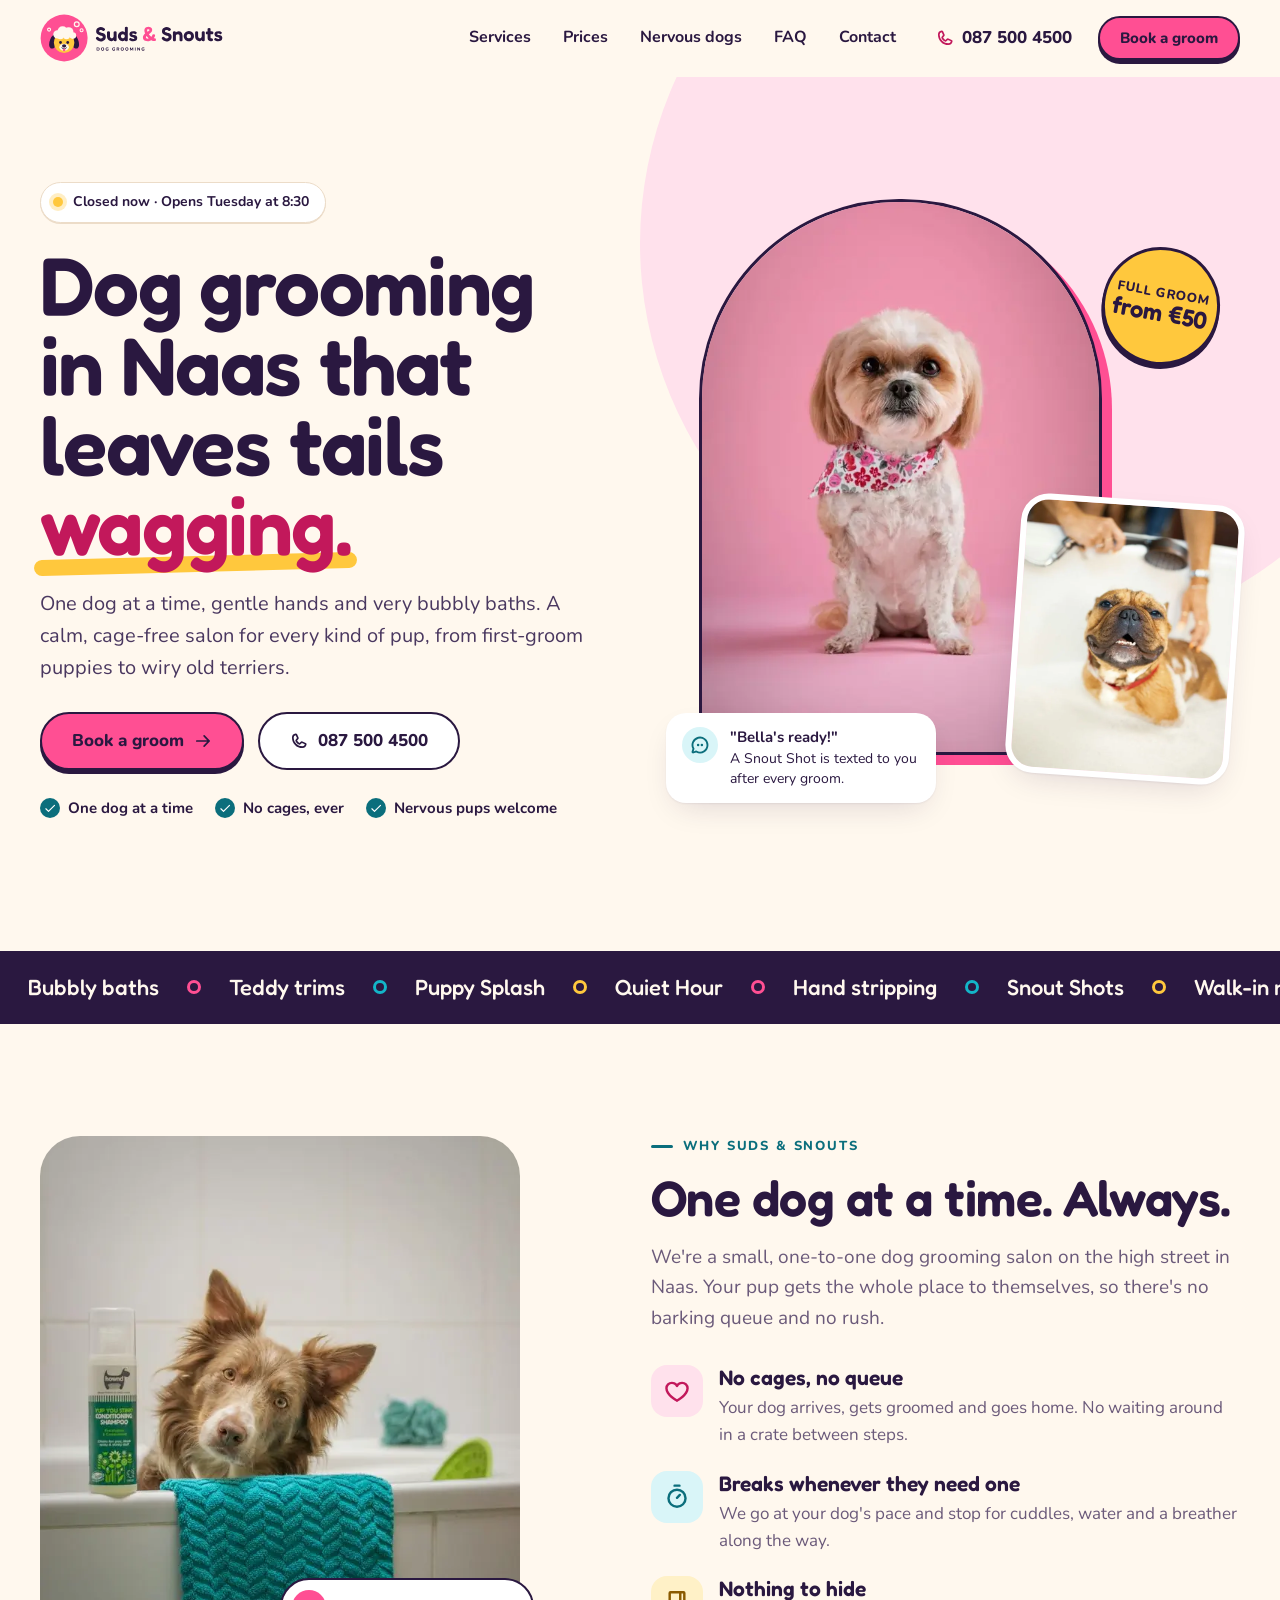
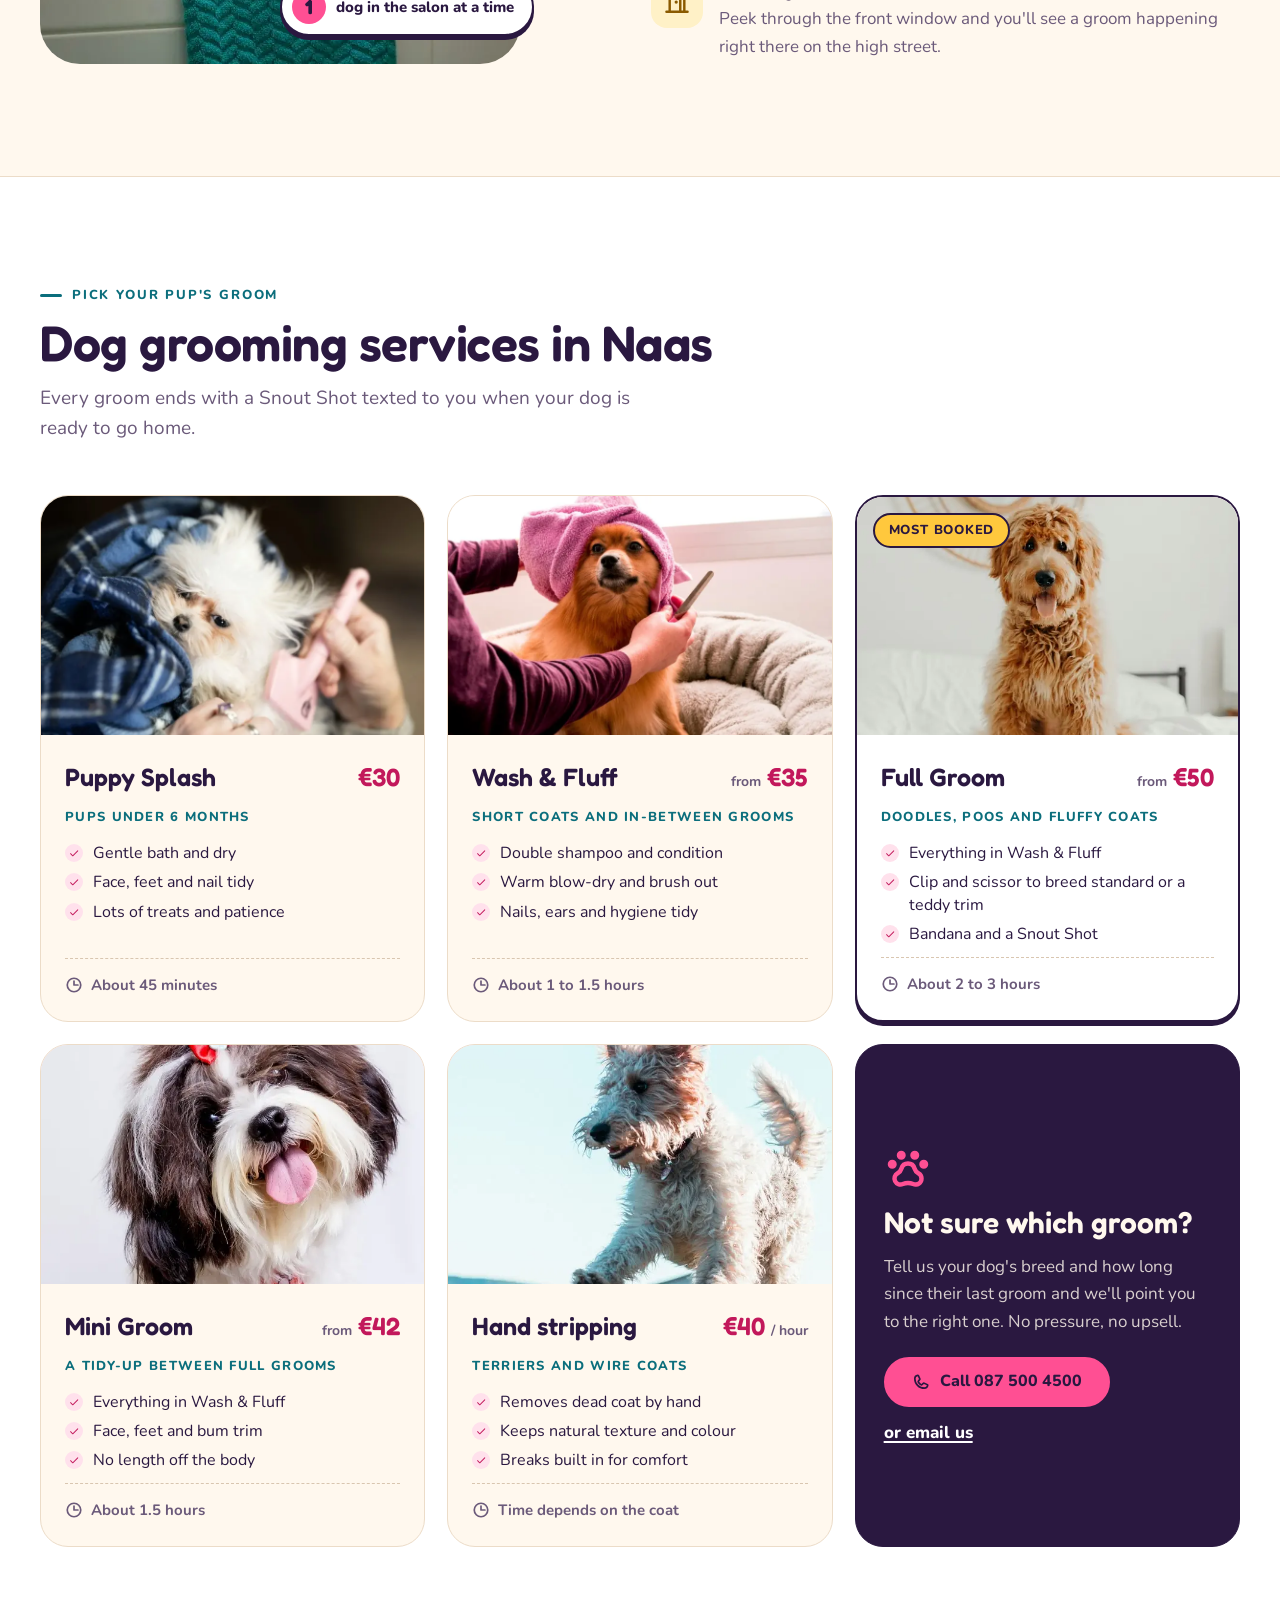
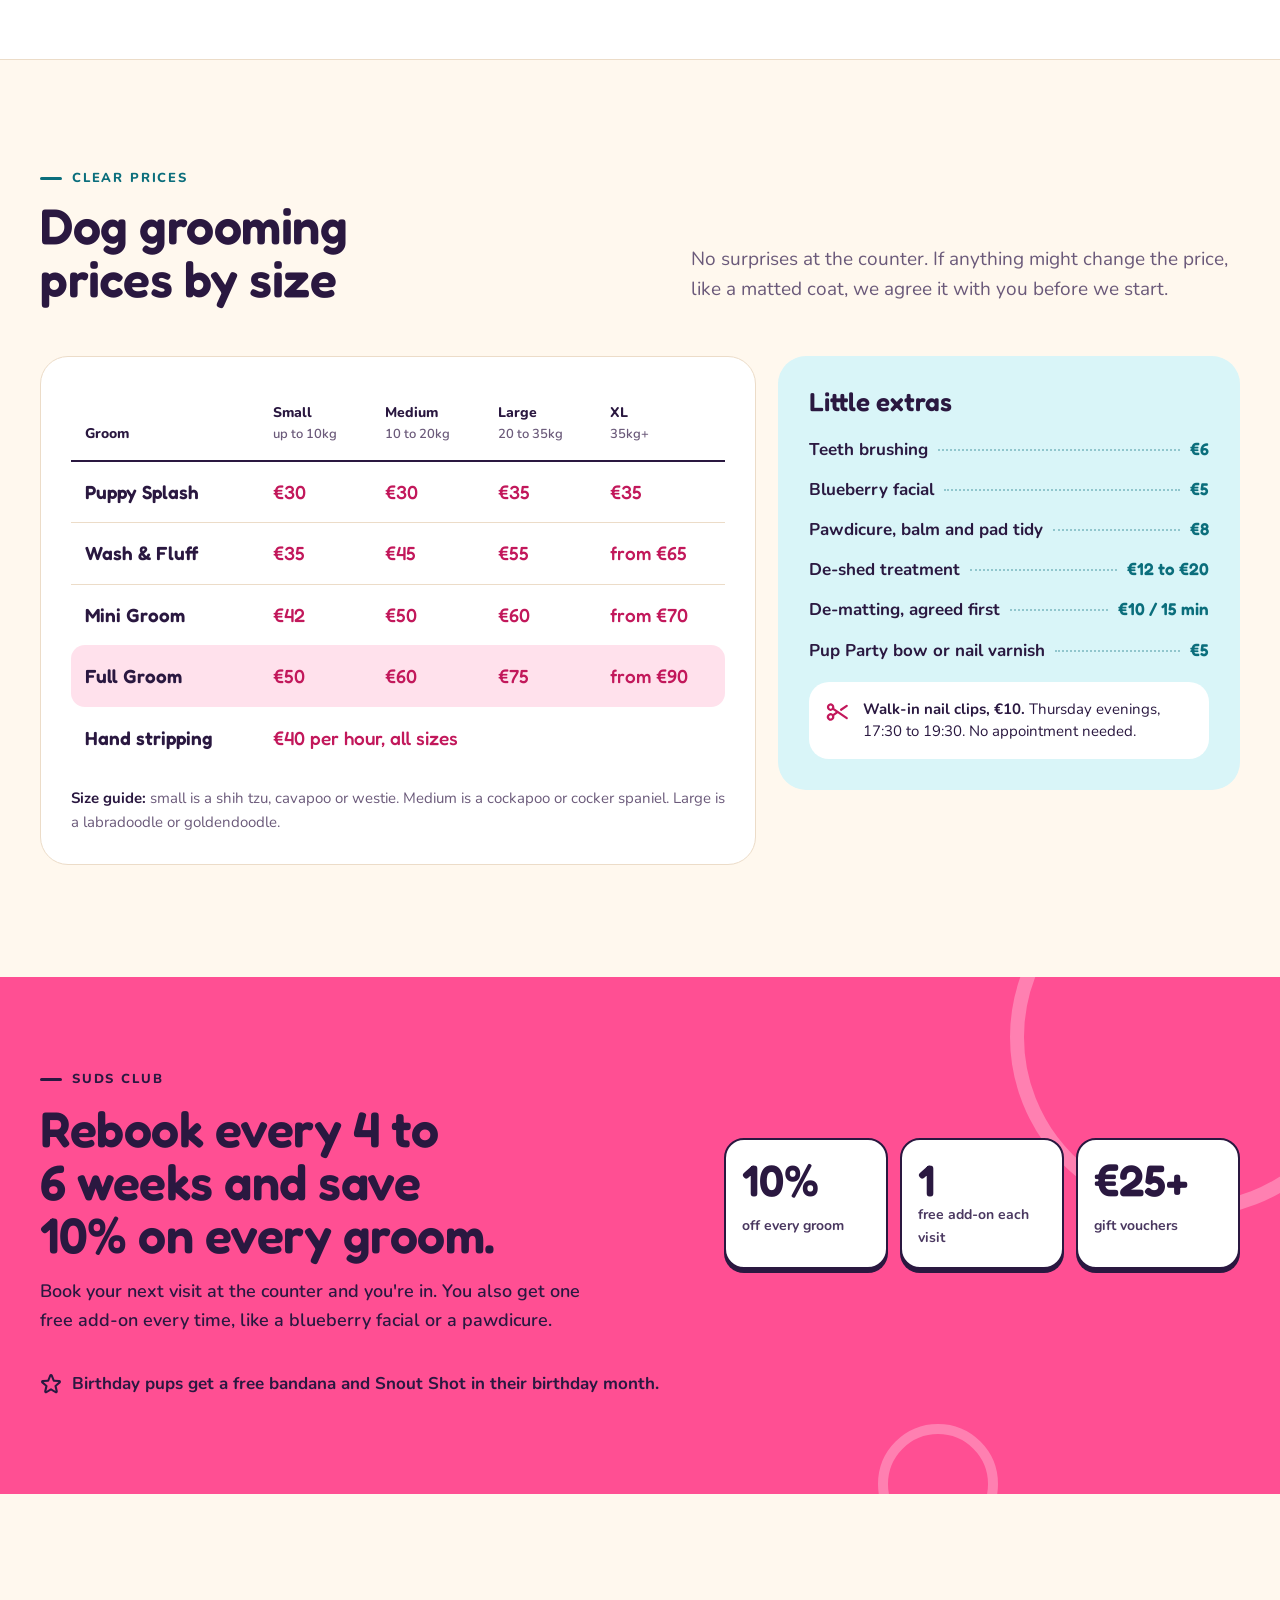
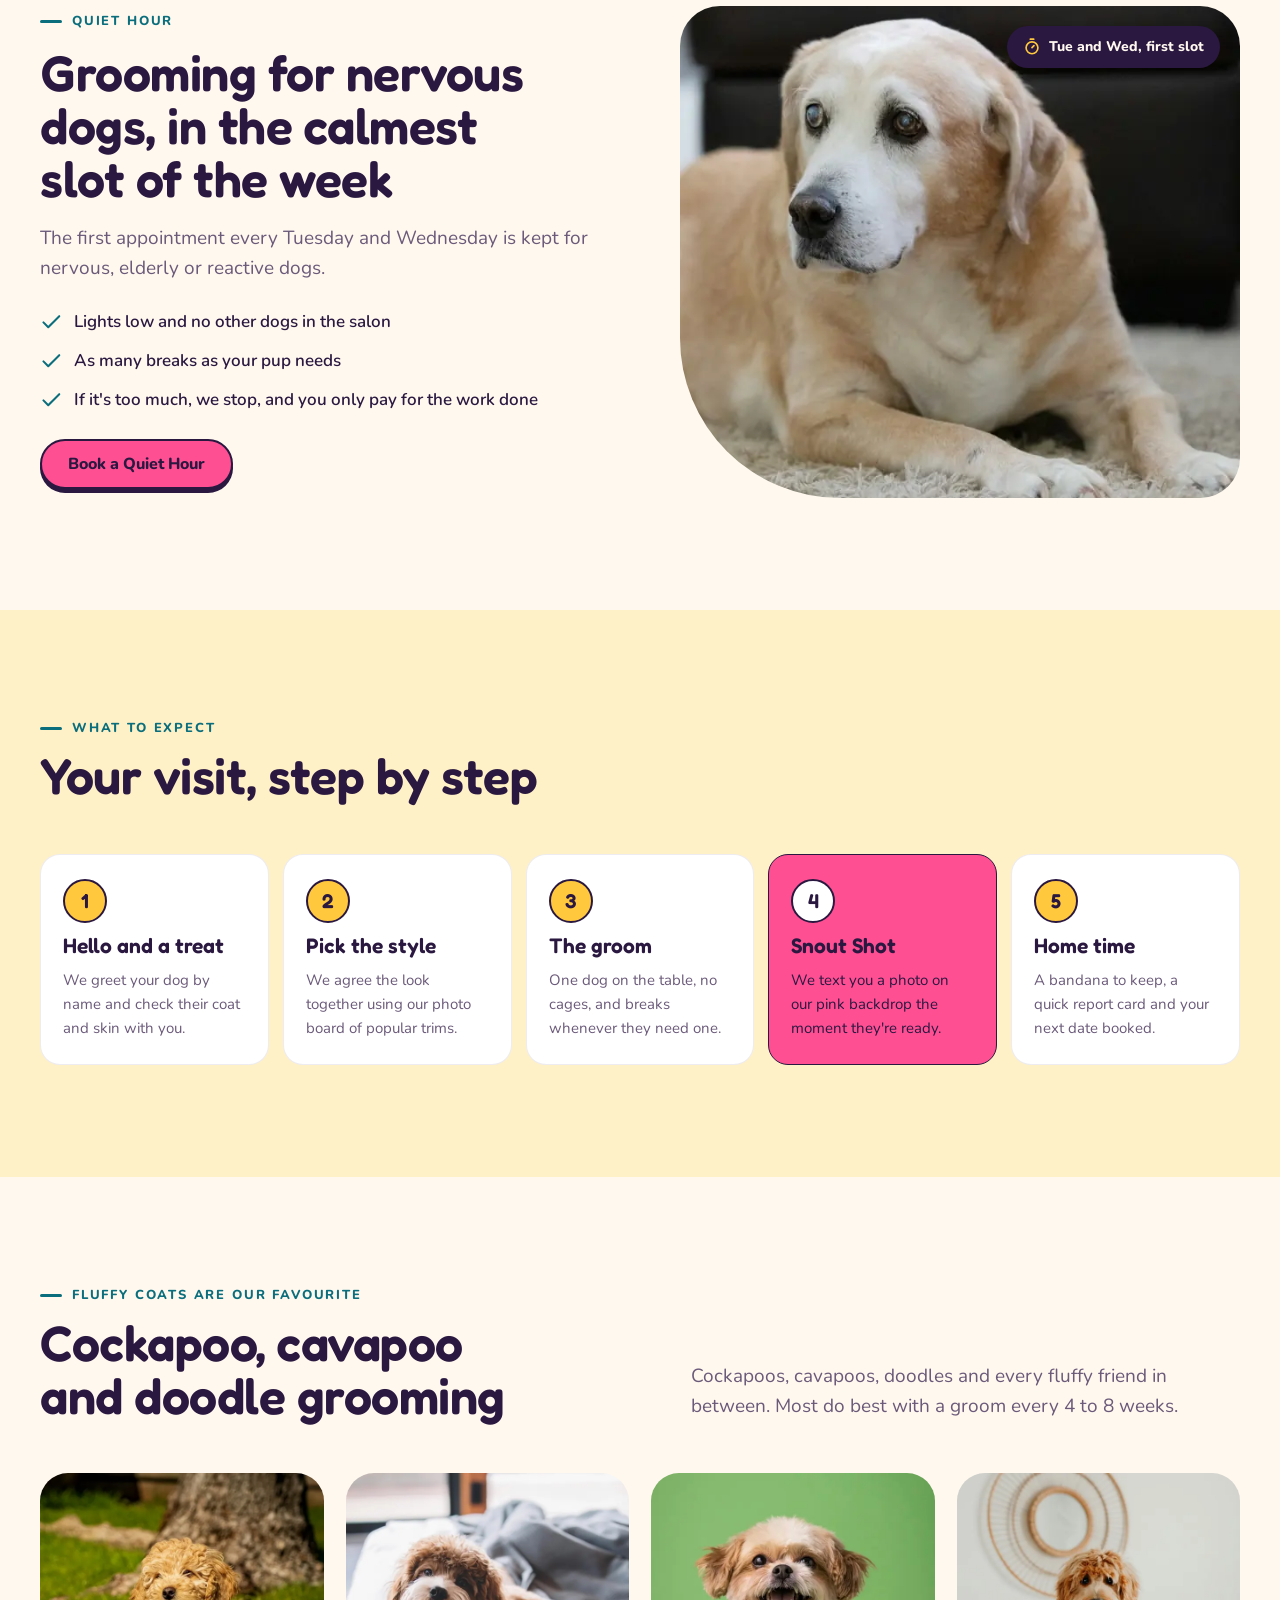
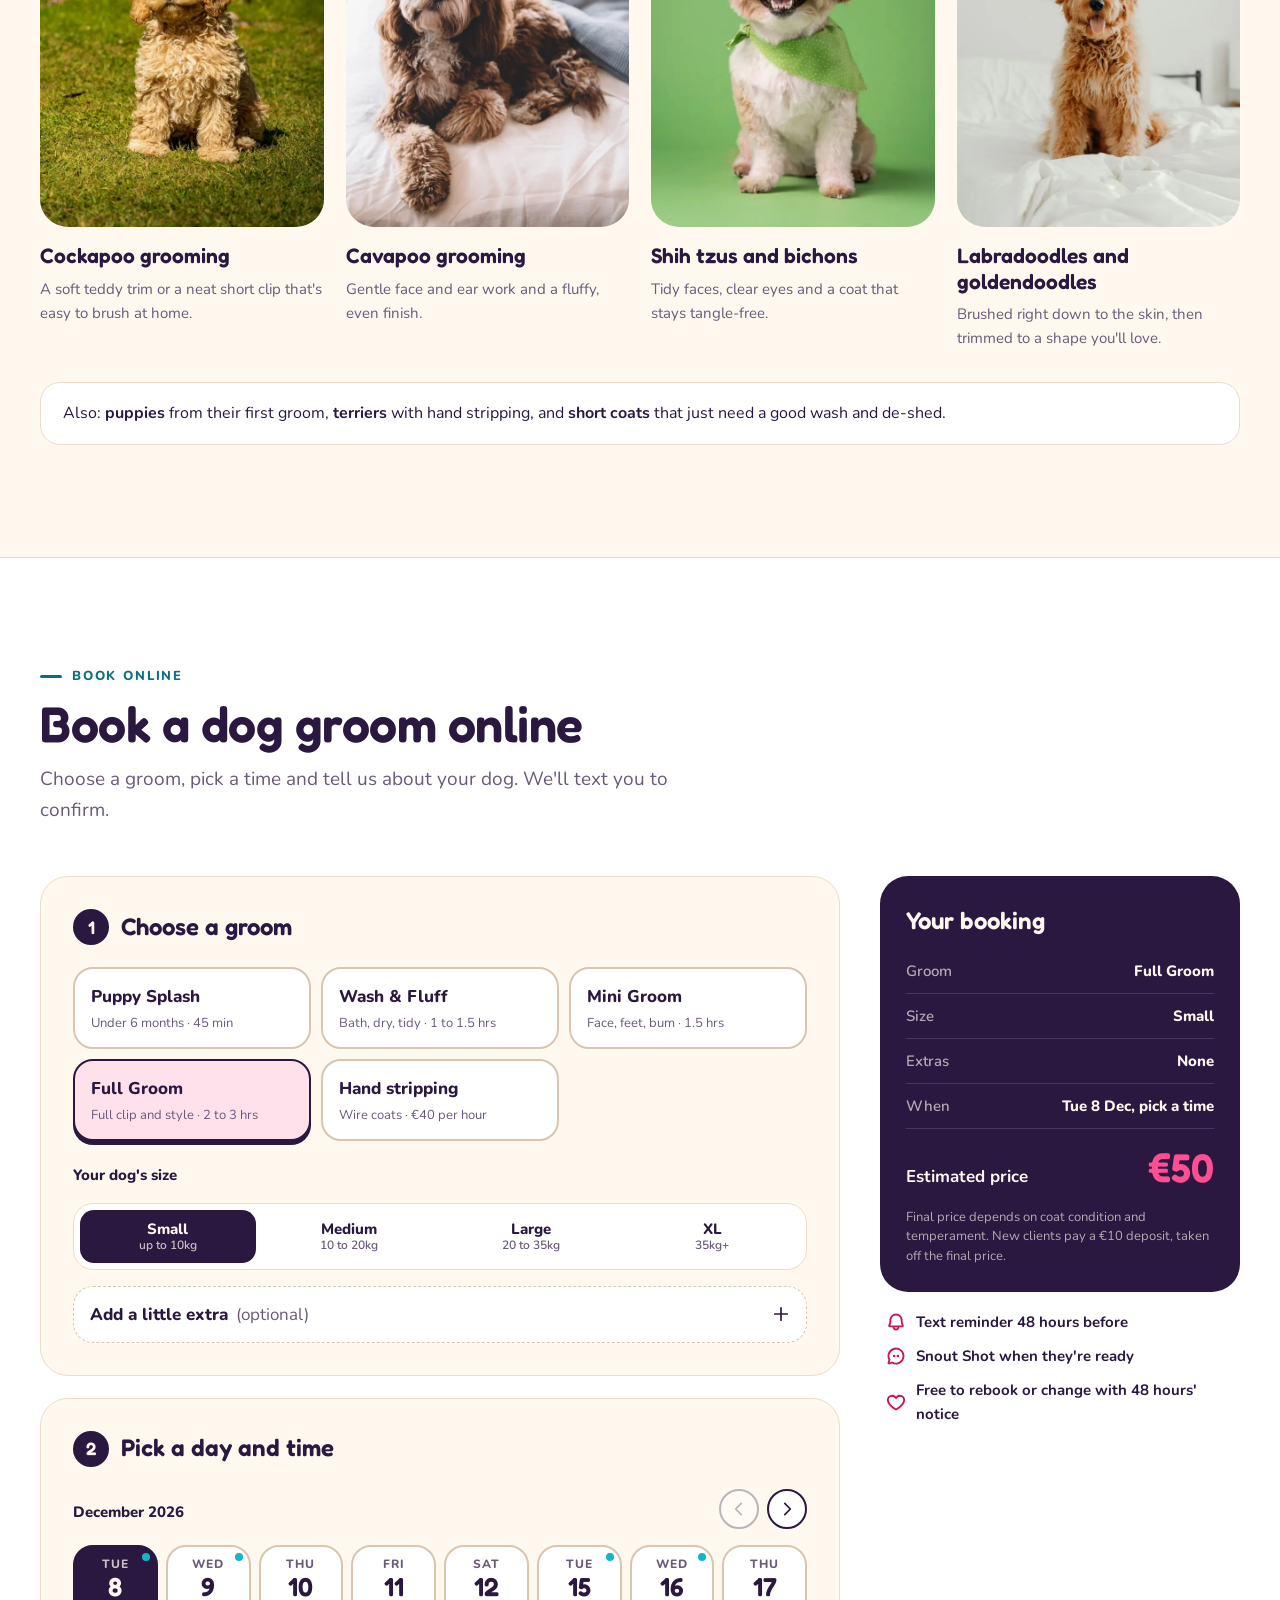
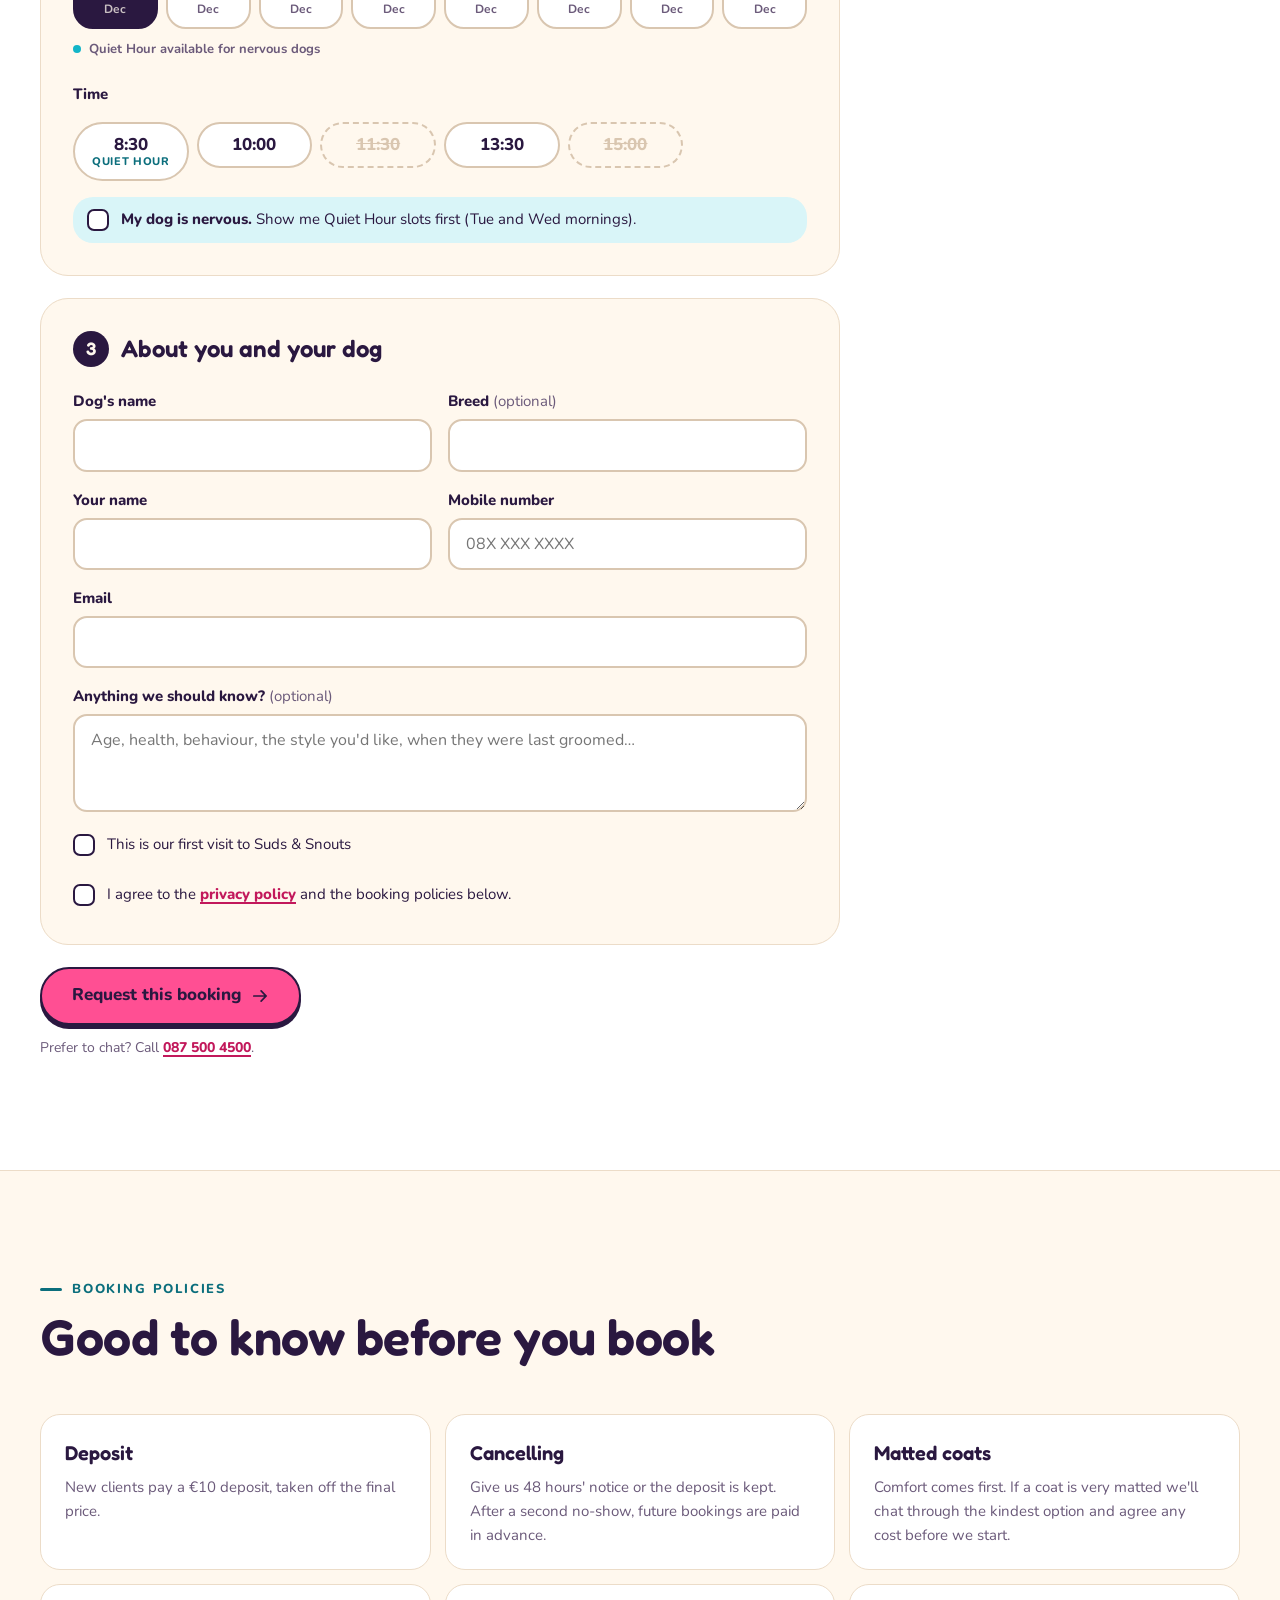
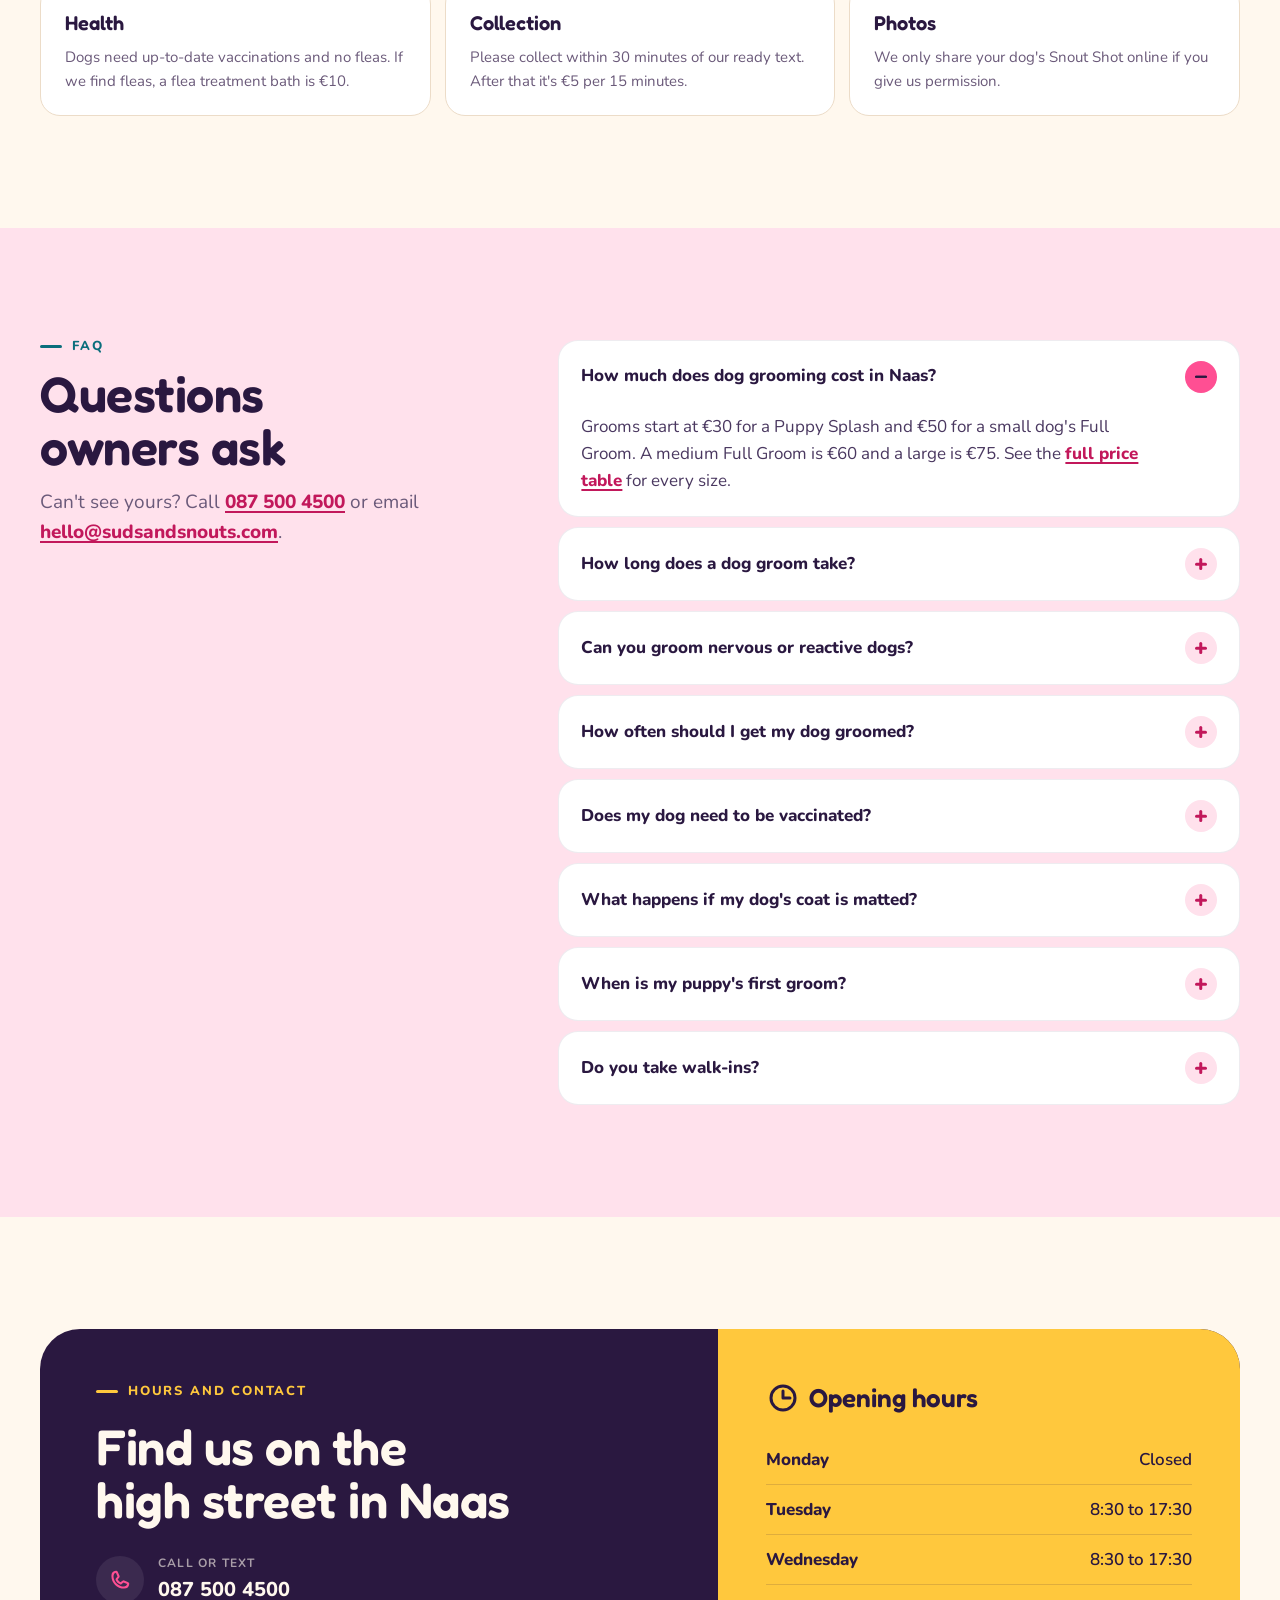
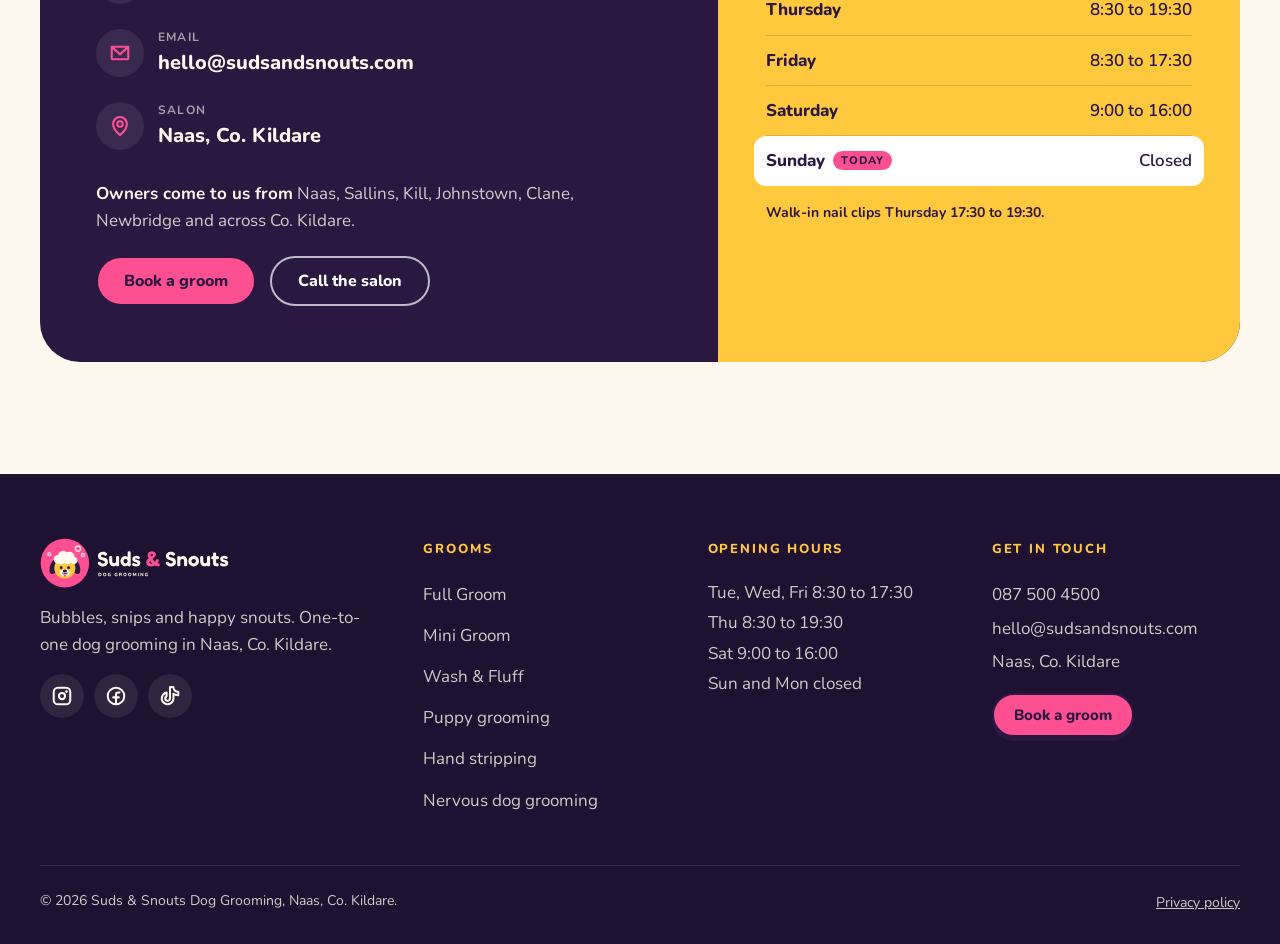
==== commit c68c3bd5: "Restore the previous design (from design-v1) Reverts the Snout Shot studio redesign.  Co-Authored-By" ====
--- a/index.html
+++ b/index.html
@@ -7,7 +7,7 @@
   <meta name="description" content="One-to-one dog grooming in Naas, Co. Kildare. No cages, gentle hands and clear prices from €30. Nervous dogs welcome. Book online or call 087 500 4500.">
   <link rel="canonical" href="https://lukebrennan.github.io/SudsAndSnouts/">
   <meta name="robots" content="index, follow, max-image-preview:large">
-  <meta name="theme-color" content="#ff4f93">
+  <meta name="theme-color" content="#fff8ee">
   <meta name="format-detection" content="telephone=no">
   <meta name="geo.region" content="IE-KE">
   <meta name="geo.placename" content="Naas">
@@ -34,7 +34,7 @@
 
   <link rel="preload" href="assets/fonts/fredoka/fredoka-latin-600-normal.woff2" as="font" type="font/woff2" crossorigin>
   <link rel="preload" href="assets/fonts/nunito/nunito-latin-400-normal.woff2" as="font" type="font/woff2" crossorigin>
-  <link rel="preload" href="assets/img/snout-shot-dog-cutout.webp" as="image" type="image/webp" imagesrcset="assets/img/snout-shot-dog-cutout-sm.webp 300w, assets/img/snout-shot-dog-cutout-md.webp 400w, assets/img/snout-shot-dog-cutout.webp 520w" imagesizes="(max-width: 759px) 56vw, 30vw" fetchpriority="high">
+  <link rel="preload" href="assets/img/small-white-dog-snout-shot-pink-backdrop.webp" as="image" type="image/webp" imagesrcset="assets/img/small-white-dog-snout-shot-pink-backdrop-sm.webp 640w, assets/img/small-white-dog-snout-shot-pink-backdrop.webp 1200w" imagesizes="(max-width: 899px) 78vw, 34vw" fetchpriority="high">
   <link rel="stylesheet" href="css/styles.css">
   <script>document.documentElement.classList.add('js');</script>
 
@@ -126,298 +126,429 @@
   <a class="skip-link" href="#main">Skip to content</a>
 
   <header class="site-header" data-header>
-    <div class="wrap header-row">
+    <div class="container header-row">
       <a class="header-logo" href="#top" aria-label="Suds &amp; Snouts Dog Grooming, back to top">
-        <img src="assets/brand/suds-snouts-mark.svg" alt="" width="44" height="44">
-        <span>Suds &amp; Snouts</span>
+        <img src="assets/brand/suds-snouts-logo-horizontal.svg" alt="Suds &amp; Snouts Dog Grooming" width="611" height="160">
       </a>
       <nav class="primary-nav" aria-label="Main">
         <ul>
-          <li><a href="#grooms">Grooms</a></li>
+          <li><a href="#services">Services</a></li>
           <li><a href="#prices">Prices</a></li>
           <li><a href="#quiet-hour">Nervous dogs</a></li>
           <li><a href="#faq">FAQ</a></li>
           <li><a href="#contact">Contact</a></li>
         </ul>
       </nav>
-      <a class="header-call" href="tel:+353875004500">087 500 4500</a>
-      <a class="btn btn-sm header-book" href="#book">Book a groom</a>
+      <a class="header-call" href="tel:+353875004500"><span class="icon icon-phone" aria-hidden="true"></span><span>087 500 4500</span></a>
+      <a class="btn btn-primary btn-sm btn-header" href="#book">Book a groom</a>
       <button class="menu-toggle" type="button" aria-expanded="false" aria-controls="mobile-menu" data-menu-toggle>
         <span class="icon icon-list" aria-hidden="true"></span>
         <span class="visually-hidden">Menu</span>
       </button>
     </div>
     <div class="mobile-menu" id="mobile-menu" hidden data-menu>
-      <ul class="wrap">
-        <li><a href="#grooms">Grooms</a></li>
+      <ul class="container">
+        <li><a href="#services">Services</a></li>
         <li><a href="#prices">Prices</a></li>
+        <li><a href="#quiet-hour">Nervous dogs</a></li>
         <li><a href="#your-visit">Your visit</a></li>
-        <li><a href="#quiet-hour">Nervous dogs</a></li>
         <li><a href="#faq">FAQ</a></li>
         <li><a href="#contact">Hours and contact</a></li>
         <li class="mobile-menu-actions">
-          <a class="btn btn-ink" href="tel:+353875004500">Call 087 500 4500</a>
-          <a class="btn" href="#book">Book a groom</a>
+          <a class="btn btn-secondary" href="tel:+353875004500"><span class="icon icon-phone" aria-hidden="true"></span>087 500 4500</a>
+          <a class="btn btn-primary" href="#book">Book a groom</a>
         </li>
       </ul>
     </div>
   </header>
 
   <main id="main">
-    <!-- The Snout Shot backdrop -->
+    <!-- Hero -->
     <section class="hero" id="top" aria-labelledby="hero-title">
-      <div class="hero-floor" aria-hidden="true"></div>
-      <div class="wrap hero-inner">
-        <h1 id="hero-title" class="monument">
-          <span class="mline"><span class="mline-in">Suds &amp;</span></span>
-          <span class="mline mline-ink"><span class="mline-in">Snouts</span></span>
-        </h1>
-        <div class="hero-foot" data-hero-foot>
-          <p class="hero-line">Dog grooming in Naas, Co. Kildare. One dog in the salon at a time, gentle hands and very bubbly baths.</p>
+      <div class="container hero-grid">
+        <div class="hero-copy">
+          <p class="open-status" data-open-status><span class="dot" aria-hidden="true"></span><span data-open-text>Naas, Co. Kildare</span></p>
+          <h1 id="hero-title" class="hero-title">Dog grooming in Naas that leaves tails <span class="hl">wagging.</span></h1>
+          <p class="hero-lead">One dog at a time, gentle hands and very bubbly baths. A calm, cage-free salon for every kind of pup, from first-groom puppies to wiry old terriers.</p>
           <div class="btn-row">
-            <a class="btn btn-ink btn-lg" href="#book">Book a groom</a>
-            <a class="link-strong" href="tel:+353875004500">or call 087 500 4500</a>
+            <a class="btn btn-primary btn-lg" href="#book">Book a groom <span class="icon icon-arrow" aria-hidden="true"></span></a>
+            <a class="btn btn-secondary btn-lg" href="tel:+353875004500"><span class="icon icon-phone" aria-hidden="true"></span>087 500 4500</a>
           </div>
-          <p class="open-status" data-open-status><span class="dot" aria-hidden="true"></span><span data-open-text>Open Tuesday to Saturday</span></p>
-        </div>
-        <figure class="hero-dog" data-hero-dog>
+          <ul class="hero-points">
+            <li><span class="icon icon-check" aria-hidden="true"></span>One dog at a time</li>
+            <li><span class="icon icon-check" aria-hidden="true"></span>No cages, ever</li>
+            <li><span class="icon icon-check" aria-hidden="true"></span>Nervous pups welcome</li>
+          </ul>
+        </div>
+
+        <div class="hero-media">
+          <figure class="hero-photo hero-photo-main">
+            <picture>
+              <source type="image/webp" srcset="assets/img/small-white-dog-snout-shot-pink-backdrop-sm.webp 640w, assets/img/small-white-dog-snout-shot-pink-backdrop.webp 1200w" sizes="(max-width: 899px) 78vw, 34vw">
+              <img src="assets/img/small-white-dog-snout-shot-pink-backdrop.jpg" srcset="assets/img/small-white-dog-snout-shot-pink-backdrop-sm.jpg 640w, assets/img/small-white-dog-snout-shot-pink-backdrop.jpg 1200w" sizes="(max-width: 899px) 78vw, 34vw" width="1200" height="1500" fetchpriority="high"
+                   alt="Freshly groomed small fluffy dog in a floral bandana sitting on a pink backdrop after a groom in Naas">
+            </picture>
+          </figure>
+          <figure class="hero-photo hero-photo-small">
+            <picture>
+              <source type="image/webp" srcset="assets/img/dog-bubble-bath-wash-naas-sm.webp" >
+              <img src="assets/img/dog-bubble-bath-wash-naas-sm.jpg" width="640" height="800" loading="lazy" alt="Happy dog enjoying a bubbly bath during a Wash and Fluff">
+            </picture>
+          </figure>
+          <p class="hero-sticker" aria-hidden="true"><span>Full groom</span><strong>from €50</strong></p>
+          <p class="hero-card"><span class="icon icon-chat" aria-hidden="true"></span><span><strong>"Bella's ready!"</strong> A Snout Shot is texted to you after every groom.</span></p>
+        </div>
+      </div>
+    </section>
+
+    <!-- Ticker -->
+    <div class="ticker" aria-hidden="true">
+      <div class="ticker-track">
+        <span>Bubbly baths</span><span>Teddy trims</span><span>Puppy Splash</span><span>Quiet Hour</span><span>Hand stripping</span><span>Snout Shots</span><span>Walk-in nail clips</span>
+        <span>Bubbly baths</span><span>Teddy trims</span><span>Puppy Splash</span><span>Quiet Hour</span><span>Hand stripping</span><span>Snout Shots</span><span>Walk-in nail clips</span>
+      </div>
+    </div>
+
+    <!-- Promise -->
+    <section class="section promise" id="about" aria-labelledby="promise-title">
+      <div class="container promise-grid">
+        <figure class="promise-photo">
           <picture>
-            <source type="image/webp" srcset="assets/img/snout-shot-dog-cutout-sm.webp 300w, assets/img/snout-shot-dog-cutout-md.webp 400w, assets/img/snout-shot-dog-cutout.webp 520w" sizes="(max-width: 759px) 56vw, 30vw">
-            <img src="assets/img/snout-shot-dog-cutout.png" srcset="assets/img/snout-shot-dog-cutout-sm.png 300w, assets/img/snout-shot-dog-cutout.png 520w" sizes="(max-width: 759px) 56vw, 30vw" width="520" height="976" fetchpriority="high"
-                 alt="Freshly groomed shih tzu cross in a floral bandana posing for a Snout Shot on the pink backdrop">
-          </picture>
-        </figure>
-      </div>
-    </section>
-
-    <!-- One dog at a time -->
-    <section class="section intro" id="about" aria-labelledby="intro-title">
-      <div class="wrap intro-grid">
-        <div class="intro-copy" data-reveal>
-          <h2 id="intro-title" class="h2">One dog at a time. Always.</h2>
-          <p class="strong-p">Suds &amp; Snouts is a small, one-to-one dog grooming salon on the high street in Naas. Your dog gets the whole salon to themselves.</p>
-          <p>No cages, no queue of barking dogs and no rushing. We go at your dog's pace and stop for cuddles, water and a breather whenever they need one.</p>
-          <p>Peek through the front window and you'll see a groom happening right there. Nothing to hide, nothing hurried.</p>
-          <p>When your dog is ready we stand them on our pink backdrop, take their Snout Shot and text it to you. That's your cue to come and collect a very fluffy, very pleased pup.</p>
-        </div>
-        <figure class="intro-photo" data-reveal>
-          <picture>
-            <source type="image/webp" srcset="assets/img/dog-bath-teal-towel-salon-sm.webp 640w, assets/img/dog-bath-teal-towel-salon-md.webp 900w, assets/img/dog-bath-teal-towel-salon.webp 1200w" sizes="(max-width: 759px) 92vw, 44vw">
-            <img src="assets/img/dog-bath-teal-towel-salon.jpg" srcset="assets/img/dog-bath-teal-towel-salon-sm.jpg 640w, assets/img/dog-bath-teal-towel-salon-md.jpg 900w, assets/img/dog-bath-teal-towel-salon.jpg 1200w" sizes="(max-width: 759px) 92vw, 44vw" width="1200" height="1500" loading="lazy"
+            <source type="image/webp" srcset="assets/img/dog-bath-teal-towel-salon-sm.webp 640w, assets/img/dog-bath-teal-towel-salon.webp 1200w" sizes="(max-width: 899px) 90vw, 480px">
+            <img src="assets/img/dog-bath-teal-towel-salon.jpg" srcset="assets/img/dog-bath-teal-towel-salon-sm.jpg 640w, assets/img/dog-bath-teal-towel-salon.jpg 1200w" sizes="(max-width: 899px) 90vw, 480px" width="1200" height="1500" loading="lazy"
                  alt="Curious collie peeking over the edge of the grooming bath beside a teal towel">
           </picture>
-          <figcaption>Bath time, with the whole salon to herself.</figcaption>
+          <figcaption class="promise-tag"><strong>1</strong> dog in the salon at a time</figcaption>
         </figure>
-      </div>
-    </section>
-
-    <!-- Grooms index -->
-    <section class="section grooms" id="grooms" aria-labelledby="grooms-title">
-      <div class="wrap">
-        <h2 id="grooms-title" class="h2">Dog grooming services in Naas</h2>
-        <div class="index" data-index>
-          <div class="index-col">
-            <h3 class="index-head">Grooms</h3>
-            <ul>
-              <li id="service-full-groom"><button type="button" class="index-item" aria-expanded="false" data-index-item>Full Groom</button>
-                <p class="index-desc"><strong>From €50, about 2 to 3 hours.</strong> Our most booked groom for doodles, poos and fluffy coats. Double shampoo, blow-dry and brush out, then a full clip and scissor to breed standard or a teddy trim. Nails, ears, hygiene tidy, a bandana and a Snout Shot.</p></li>
-              <li id="service-mini-groom"><button type="button" class="index-item" aria-expanded="false" data-index-item>Mini Groom</button>
-                <p class="index-desc"><strong>From €42, about 1.5 hours.</strong> A tidy-up between full grooms. Everything in a Wash &amp; Fluff plus a face, feet and bum trim, with no length off the body.</p></li>
-              <li id="service-wash-and-fluff"><button type="button" class="index-item" aria-expanded="false" data-index-item>Wash &amp; Fluff</button>
-                <p class="index-desc"><strong>From €35, about 1 to 1.5 hours.</strong> For short coats and in-between grooms. Double shampoo and condition, warm blow-dry and brush out, nails, ears and a hygiene tidy.</p></li>
-              <li id="service-puppy-splash"><button type="button" class="index-item" aria-expanded="false" data-index-item>Puppy Splash</button>
-                <p class="index-desc"><strong>€30, about 45 minutes.</strong> A gentle first groom for pups under 6 months: bath and dry, face, feet and nail tidy, and lots of treats and patience so they learn to love it.</p></li>
-              <li id="service-hand-stripping"><button type="button" class="index-item" aria-expanded="false" data-index-item>Hand stripping</button>
-                <p class="index-desc"><strong>€40 per hour.</strong> For terriers and wire coats. We remove the dead coat by hand to keep its natural texture and colour, with breaks built in for comfort.</p></li>
+        <div class="promise-copy">
+          <p class="eyebrow">Why Suds &amp; Snouts</p>
+          <h2 id="promise-title" class="h2">One dog at a time. Always.</h2>
+          <p class="lead">We're a small, one-to-one dog grooming salon on the high street in Naas. Your pup gets the whole place to themselves, so there's no barking queue and no rush.</p>
+          <ul class="promise-points">
+            <li>
+              <span class="pp-icon pp-pink"><span class="icon icon-heart" aria-hidden="true"></span></span>
+              <div><h3>No cages, no queue</h3><p>Your dog arrives, gets groomed and goes home. No waiting around in a crate between steps.</p></div>
+            </li>
+            <li>
+              <span class="pp-icon pp-teal"><span class="icon icon-timer" aria-hidden="true"></span></span>
+              <div><h3>Breaks whenever they need one</h3><p>We go at your dog's pace and stop for cuddles, water and a breather along the way.</p></div>
+            </li>
+            <li>
+              <span class="pp-icon pp-sunny"><span class="icon icon-door" aria-hidden="true"></span></span>
+              <div><h3>Nothing to hide</h3><p>Peek through the front window and you'll see a groom happening right there on the high street.</p></div>
+            </li>
+          </ul>
+        </div>
+      </div>
+    </section>
+
+    <!-- Services -->
+    <section class="section services" id="services" aria-labelledby="services-title">
+      <div class="container">
+        <div class="section-head">
+          <p class="eyebrow">Pick your pup's groom</p>
+          <h2 id="services-title" class="h2">Dog grooming services in Naas</h2>
+          <p class="lead">Every groom ends with a Snout Shot texted to you when your dog is ready to go home.</p>
+        </div>
+        <div class="service-grid" data-reveal>
+          <article class="service-card" id="service-puppy-splash">
+            <div class="service-photo">
+              <picture>
+                <source type="image/webp" srcset="assets/img/gentle-brushing-calm-puppy-sm.webp">
+                <img src="assets/img/gentle-brushing-calm-puppy-sm.jpg" width="800" height="533" loading="lazy" alt="Sleepy white puppy wrapped in a blanket being gently brushed during a first puppy groom">
+              </picture>
+            </div>
+            <div class="service-body">
+              <div class="service-top"><h3>Puppy Splash</h3><p class="price">€30</p></div>
+              <p class="service-for">Pups under 6 months</p>
+              <ul class="ticks">
+                <li>Gentle bath and dry</li>
+                <li>Face, feet and nail tidy</li>
+                <li>Lots of treats and patience</li>
+              </ul>
+              <p class="duration"><span class="icon icon-clock" aria-hidden="true"></span>About 45 minutes</p>
+            </div>
+          </article>
+
+          <article class="service-card" id="service-wash-and-fluff">
+            <div class="service-photo">
+              <picture>
+                <source type="image/webp" srcset="assets/img/puppy-splash-towel-after-bath-sm.webp">
+                <img src="assets/img/puppy-splash-towel-after-bath-sm.jpg" width="800" height="533" loading="lazy" alt="Small fluffy dog wrapped in a pink towel being combed after a wash and blow-dry">
+              </picture>
+            </div>
+            <div class="service-body">
+              <div class="service-top"><h3>Wash &amp; Fluff</h3><p class="price"><span class="from">from</span> €35</p></div>
+              <p class="service-for">Short coats and in-between grooms</p>
+              <ul class="ticks">
+                <li>Double shampoo and condition</li>
+                <li>Warm blow-dry and brush out</li>
+                <li>Nails, ears and hygiene tidy</li>
+              </ul>
+              <p class="duration"><span class="icon icon-clock" aria-hidden="true"></span>About 1 to 1.5 hours</p>
+            </div>
+          </article>
+
+          <article class="service-card service-card-featured" id="service-full-groom">
+            <span class="ribbon">Most booked</span>
+            <div class="service-photo">
+              <picture>
+                <source type="image/webp" srcset="assets/img/doodle-full-groom-fluffy-coat-sm.webp">
+                <img src="assets/img/doodle-full-groom-fluffy-coat-sm.jpg" width="640" height="800" loading="lazy" alt="Fluffy apricot doodle with a soft teddy trim sitting on a white bed after a full groom">
+              </picture>
+            </div>
+            <div class="service-body">
+              <div class="service-top"><h3>Full Groom</h3><p class="price"><span class="from">from</span> €50</p></div>
+              <p class="service-for">Doodles, poos and fluffy coats</p>
+              <ul class="ticks">
+                <li>Everything in Wash &amp; Fluff</li>
+                <li>Clip and scissor to breed standard or a teddy trim</li>
+                <li>Bandana and a Snout Shot</li>
+              </ul>
+              <p class="duration"><span class="icon icon-clock" aria-hidden="true"></span>About 2 to 3 hours</p>
+            </div>
+          </article>
+
+          <article class="service-card" id="service-mini-groom">
+            <div class="service-photo">
+              <picture>
+                <source type="image/webp" srcset="assets/img/shih-tzu-mini-groom-tidy-face-sm.webp">
+                <img src="assets/img/shih-tzu-mini-groom-tidy-face-sm.jpg" width="640" height="800" loading="lazy" alt="Shih tzu with a neatly trimmed face and a red bow after a mini groom">
+              </picture>
+            </div>
+            <div class="service-body">
+              <div class="service-top"><h3>Mini Groom</h3><p class="price"><span class="from">from</span> €42</p></div>
+              <p class="service-for">A tidy-up between full grooms</p>
+              <ul class="ticks">
+                <li>Everything in Wash &amp; Fluff</li>
+                <li>Face, feet and bum trim</li>
+                <li>No length off the body</li>
+              </ul>
+              <p class="duration"><span class="icon icon-clock" aria-hidden="true"></span>About 1.5 hours</p>
+            </div>
+          </article>
+
+          <article class="service-card" id="service-hand-stripping">
+            <div class="service-photo">
+              <picture>
+                <source type="image/webp" srcset="assets/img/wire-haired-terrier-hand-stripping-sm.webp">
+                <img src="assets/img/wire-haired-terrier-hand-stripping-sm.jpg" width="640" height="800" loading="lazy" alt="Wire-haired terrier bounding across the grass with a scruffy coat ready for hand stripping">
+              </picture>
+            </div>
+            <div class="service-body">
+              <div class="service-top"><h3>Hand stripping</h3><p class="price">€40 <span class="from">/ hour</span></p></div>
+              <p class="service-for">Terriers and wire coats</p>
+              <ul class="ticks">
+                <li>Removes dead coat by hand</li>
+                <li>Keeps natural texture and colour</li>
+                <li>Breaks built in for comfort</li>
+              </ul>
+              <p class="duration"><span class="icon icon-clock" aria-hidden="true"></span>Time depends on the coat</p>
+            </div>
+          </article>
+
+          <aside class="service-card service-help">
+            <span class="icon icon-paw help-paw" aria-hidden="true"></span>
+            <h3>Not sure which groom?</h3>
+            <p>Tell us your dog's breed and how long since their last groom and we'll point you to the right one. No pressure, no upsell.</p>
+            <div class="help-actions">
+              <a class="btn btn-ink" href="tel:+353875004500"><span class="icon icon-phone" aria-hidden="true"></span>Call 087 500 4500</a>
+              <a class="text-link text-link-light" href="mailto:hello@sudsandsnouts.com">or email us</a>
+            </div>
+          </aside>
+        </div>
+      </div>
+    </section>
+
+    <!-- Prices -->
+    <section class="section prices" id="prices" aria-labelledby="prices-title">
+      <div class="container">
+        <div class="section-head section-head-split">
+          <div>
+            <p class="eyebrow">Clear prices</p>
+            <h2 id="prices-title" class="h2">Dog grooming prices by size</h2>
+          </div>
+          <p class="lead">No surprises at the counter. If anything might change the price, like a matted coat, we agree it with you before we start.</p>
+        </div>
+
+        <div class="price-layout">
+          <div class="price-card">
+            <div class="table-scroll" tabindex="0" role="region" aria-label="Grooming prices by dog size">
+              <table class="price-table">
+                <caption class="visually-hidden">Dog grooming prices in euro by dog size</caption>
+                <thead>
+                  <tr><th scope="col">Groom</th><th scope="col">Small <span>up to 10kg</span></th><th scope="col">Medium <span>10 to 20kg</span></th><th scope="col">Large <span>20 to 35kg</span></th><th scope="col">XL <span>35kg+</span></th></tr>
+                </thead>
+                <tbody>
+                  <tr><th scope="row">Puppy Splash</th><td data-size="Small">€30</td><td data-size="Medium">€30</td><td data-size="Large">€35</td><td data-size="XL">€35</td></tr>
+                  <tr><th scope="row">Wash &amp; Fluff</th><td data-size="Small">€35</td><td data-size="Medium">€45</td><td data-size="Large">€55</td><td data-size="XL">from €65</td></tr>
+                  <tr><th scope="row">Mini Groom</th><td data-size="Small">€42</td><td data-size="Medium">€50</td><td data-size="Large">€60</td><td data-size="XL">from €70</td></tr>
+                  <tr class="row-featured"><th scope="row">Full Groom</th><td data-size="Small">€50</td><td data-size="Medium">€60</td><td data-size="Large">€75</td><td data-size="XL">from €90</td></tr>
+                  <tr><th scope="row">Hand stripping</th><td colspan="4" data-size="All sizes">€40 per hour, all sizes</td></tr>
+                </tbody>
+              </table>
+            </div>
+            <p class="size-examples"><strong>Size guide:</strong> small is a shih tzu, cavapoo or westie. Medium is a cockapoo or cocker spaniel. Large is a labradoodle or goldendoodle.</p>
+          </div>
+
+          <div class="extras-card" id="extras">
+            <h3 class="h3">Little extras</h3>
+            <ul class="extras-list">
+              <li><span>Teeth brushing</span><span class="dots" aria-hidden="true"></span><strong>€6</strong></li>
+              <li><span>Blueberry facial</span><span class="dots" aria-hidden="true"></span><strong>€5</strong></li>
+              <li><span>Pawdicure, balm and pad tidy</span><span class="dots" aria-hidden="true"></span><strong>€8</strong></li>
+              <li><span>De-shed treatment</span><span class="dots" aria-hidden="true"></span><strong>€12 to €20</strong></li>
+              <li><span>De-matting, agreed first</span><span class="dots" aria-hidden="true"></span><strong>€10 / 15 min</strong></li>
+              <li><span>Pup Party bow or nail varnish</span><span class="dots" aria-hidden="true"></span><strong>€5</strong></li>
             </ul>
+            <div class="walkin">
+              <span class="icon icon-scissors" aria-hidden="true"></span>
+              <p><strong>Walk-in nail clips, €10.</strong> Thursday evenings, 17:30 to 19:30. No appointment needed.</p>
+            </div>
           </div>
-          <div class="index-col">
-            <h3 class="index-head">Little extras</h3>
-            <ul>
-              <li><button type="button" class="index-item" aria-expanded="false" data-index-item>Walk-in nail clips</button>
-                <p class="index-desc"><strong>€10, no appointment.</strong> Thursday evenings from 17:30 to 19:30. Just drop in.</p></li>
-              <li><button type="button" class="index-item" aria-expanded="false" data-index-item>Teeth brushing</button>
-                <p class="index-desc"><strong>€6.</strong> A gentle brush with dog-safe toothpaste, added to any groom.</p></li>
-              <li><button type="button" class="index-item" aria-expanded="false" data-index-item>Blueberry facial</button>
-                <p class="index-desc"><strong>€5.</strong> A tear-stain friendly face wash that smells like blueberry muffins.</p></li>
-              <li><button type="button" class="index-item" aria-expanded="false" data-index-item>Pawdicure</button>
-                <p class="index-desc"><strong>€8.</strong> Paw balm and a neat pad tidy for soft, happy feet.</p></li>
-              <li><button type="button" class="index-item" aria-expanded="false" data-index-item>De-shed treatment</button>
-                <p class="index-desc"><strong>€12 to €20.</strong> Lifts out loose undercoat, so less of it ends up on your sofa.</p></li>
-              <li><button type="button" class="index-item" aria-expanded="false" data-index-item>De-matting</button>
-                <p class="index-desc"><strong>€10 per 15 minutes.</strong> Only ever done kindly, and always agreed with you before we start.</p></li>
-              <li><button type="button" class="index-item" aria-expanded="false" data-index-item>Pup Party</button>
-                <p class="index-desc"><strong>€5.</strong> A coloured bow or a coat of dog-safe nail varnish.</p></li>
-            </ul>
-          </div>
-          <div class="index-col">
-            <h3 class="index-head">Coats we love</h3>
-            <ul>
-              <li><button type="button" class="index-item" aria-expanded="false" data-index-item>Cockapoos</button>
-                <p class="index-desc"><strong>Every 4 to 8 weeks.</strong> A soft teddy trim or a neat short clip that's easy to brush at home.</p></li>
-              <li><button type="button" class="index-item" aria-expanded="false" data-index-item>Cavapoos</button>
-                <p class="index-desc"><strong>Every 4 to 8 weeks.</strong> Gentle face and ear work and a fluffy, even finish.</p></li>
-              <li><button type="button" class="index-item" aria-expanded="false" data-index-item>Labradoodles and goldendoodles</button>
-                <p class="index-desc"><strong>Every 4 to 8 weeks.</strong> Brushed right down to the skin, then trimmed to a shape you'll love.</p></li>
-              <li><button type="button" class="index-item" aria-expanded="false" data-index-item>Shih tzus and bichons</button>
-                <p class="index-desc"><strong>Every 4 to 6 weeks.</strong> Tidy faces, clear eyes and a coat that stays tangle-free.</p></li>
-              <li><button type="button" class="index-item" aria-expanded="false" data-index-item>Terriers</button>
-                <p class="index-desc"><strong>Hand stripped.</strong> Wire coats kept crisp and true to the breed, priced by the hour.</p></li>
-              <li><button type="button" class="index-item" aria-expanded="false" data-index-item>Puppies</button>
-                <p class="index-desc"><strong>From 12 to 16 weeks.</strong> Once vaccinations are done, a short Puppy Splash makes grooming something to look forward to.</p></li>
-              <li><button type="button" class="index-item" aria-expanded="false" data-index-item>Nervous and senior dogs</button>
-                <p class="index-desc"><strong>Quiet Hour.</strong> The calmest slot of the week, with the lights low and no other dogs in.</p></li>
-            </ul>
-          </div>
-          <div class="index-panel" aria-live="polite" data-index-panel></div>
-        </div>
-      </div>
-    </section>
-
-    <!-- Prices: the live sentence -->
-    <section class="section prices" id="prices" aria-labelledby="prices-title">
-      <div class="wrap">
-        <h2 id="prices-title" class="h2">Dog grooming prices</h2>
-        <p class="price-sentence" aria-live="polite" data-price-sentence>A small dog's Full Groom is <span class="price-block">€50</span></p>
-        <form class="picker" data-price-picker aria-label="Price finder" onsubmit="return false">
-          <fieldset class="picker-row">
-            <legend>Size</legend>
-            <label><input type="radio" name="pp-size" value="small" checked><span>Small</span></label>
-            <label><input type="radio" name="pp-size" value="medium"><span>Medium</span></label>
-            <label><input type="radio" name="pp-size" value="large"><span>Large</span></label>
-            <label><input type="radio" name="pp-size" value="xl"><span>XL</span></label>
-          </fieldset>
-          <fieldset class="picker-row">
-            <legend>Groom</legend>
-            <label><input type="radio" name="pp-groom" value="full" checked><span>Full Groom</span></label>
-            <label><input type="radio" name="pp-groom" value="mini"><span>Mini Groom</span></label>
-            <label><input type="radio" name="pp-groom" value="wash"><span>Wash &amp; Fluff</span></label>
-            <label><input type="radio" name="pp-groom" value="puppy"><span>Puppy Splash</span></label>
-          </fieldset>
-        </form>
-        <div class="price-foot">
-          <p data-price-note>Wash, blow-dry, full clip and scissor, nails, ears, a bandana and a Snout Shot, in about 2 to 3 hours. Rebook every 4 to 6 weeks and the Suds Club takes 10% off, plus a free extra each visit.</p>
-          <a class="btn btn-lg" href="#book" data-price-book>Book this groom</a>
-        </div>
-
-        <div class="table-wrap">
-          <table class="price-table">
-            <caption>All grooming prices, by dog size</caption>
-            <thead>
-              <tr><th scope="col">Groom</th><th scope="col">Small<span>up to 10kg</span></th><th scope="col">Medium<span>10 to 20kg</span></th><th scope="col">Large<span>20 to 35kg</span></th><th scope="col">XL<span>35kg and over</span></th></tr>
-            </thead>
-            <tbody>
-              <tr><th scope="row">Full Groom</th><td data-size="Small">€50</td><td data-size="Medium">€60</td><td data-size="Large">€75</td><td data-size="XL">from €90</td></tr>
-              <tr><th scope="row">Mini Groom</th><td data-size="Small">€42</td><td data-size="Medium">€50</td><td data-size="Large">€60</td><td data-size="XL">from €70</td></tr>
-              <tr><th scope="row">Wash &amp; Fluff</th><td data-size="Small">€35</td><td data-size="Medium">€45</td><td data-size="Large">€55</td><td data-size="XL">from €65</td></tr>
-              <tr><th scope="row">Puppy Splash</th><td data-size="Small">€30</td><td data-size="Medium">€30</td><td data-size="Large">€35</td><td data-size="XL">€35</td></tr>
-              <tr><th scope="row">Hand stripping</th><td colspan="4" data-size="All sizes">€40 per hour</td></tr>
-            </tbody>
-          </table>
-          <p class="note">Small is a shih tzu, cavapoo or westie. Medium is a cockapoo or cocker spaniel. Large is a labradoodle or goldendoodle. Final price depends on coat condition and temperament, and anything extra is agreed with you first. Gift vouchers from €25.</p>
-        </div>
-      </div>
-    </section>
-
-    <!-- Your visit -->
-    <section class="section visit" id="your-visit" aria-labelledby="visit-title">
-      <div class="wrap">
-        <h2 id="visit-title" class="h2">Your visit, start to finish</h2>
-        <div class="diagonal">
-          <figure class="dg dg-1" data-reveal>
-            <picture><source type="image/webp" srcset="assets/img/gentle-brushing-calm-puppy-sm.webp 800w, assets/img/gentle-brushing-calm-puppy.webp 1440w" sizes="(max-width: 759px) 92vw, 30vw"><img src="assets/img/gentle-brushing-calm-puppy-sm.jpg" srcset="assets/img/gentle-brushing-calm-puppy-sm.jpg 800w, assets/img/gentle-brushing-calm-puppy.jpg 1440w" sizes="(max-width: 759px) 92vw, 30vw" width="800" height="533" loading="lazy" alt="Sleepy white puppy wrapped in a blanket being gently brushed"></picture>
-          </figure>
-          <p class="dg-text dg-text-1" data-reveal><strong>Hello, and a treat.</strong> We greet your dog by name, check their coat and skin with you, and agree the look together from our board of popular trims.</p>
-          <figure class="dg dg-2" data-reveal>
-            <picture><source type="image/webp" srcset="assets/img/dog-bubble-bath-wash-naas-sm.webp 640w, assets/img/dog-bubble-bath-wash-naas.webp 1200w" sizes="(max-width: 759px) 58vw, 22vw"><img src="assets/img/dog-bubble-bath-wash-naas-sm.jpg" srcset="assets/img/dog-bubble-bath-wash-naas-sm.jpg 640w, assets/img/dog-bubble-bath-wash-naas.jpg 1200w" sizes="(max-width: 759px) 58vw, 22vw" width="640" height="800" loading="lazy" alt="Happy dog sitting in a bath full of bubbles during a wash"></picture>
-          </figure>
-          <p class="dg-text dg-text-2" data-reveal><strong>The groom, at their pace.</strong> One dog on the table, no cages, warm water and plenty of bubbles. Breaks whenever they need one.</p>
-          <figure class="dg dg-3" data-reveal>
-            <picture><source type="image/webp" srcset="assets/img/puppy-splash-towel-after-bath-sm.webp 800w, assets/img/puppy-splash-towel-after-bath.webp 1440w" sizes="(max-width: 759px) 74vw, 40vw"><img src="assets/img/puppy-splash-towel-after-bath-sm.jpg" srcset="assets/img/puppy-splash-towel-after-bath-sm.jpg 800w, assets/img/puppy-splash-towel-after-bath.jpg 1440w" sizes="(max-width: 759px) 74vw, 40vw" width="800" height="533" loading="lazy" alt="Small fluffy dog wrapped in a pink towel being combed after a bath"></picture>
-          </figure>
-          <p class="dg-text dg-text-3" data-reveal><strong>Snout Shot, then home.</strong> We text you a photo on our pink backdrop the moment they're ready. They leave with a bandana, a quick report card and their next visit booked.</p>
-        </div>
+        </div>
+      </div>
+    </section>
+
+    <!-- Suds Club -->
+    <section class="club" id="suds-club" aria-labelledby="club-title">
+      <div class="container club-inner">
+        <div class="club-copy">
+          <p class="eyebrow eyebrow-light">Suds Club</p>
+          <h2 id="club-title" class="h2">Rebook every 4 to 6 weeks and save 10% on every groom.</h2>
+          <p>Book your next visit at the counter and you're in. You also get one free add-on every time, like a blueberry facial or a pawdicure.</p>
+        </div>
+        <ul class="club-perks">
+          <li><strong>10%</strong><span>off every groom</span></li>
+          <li><strong>1</strong><span>free add-on each visit</span></li>
+          <li><strong>€25+</strong><span>gift vouchers</span></li>
+        </ul>
+        <p class="club-note"><span class="icon icon-star" aria-hidden="true"></span>Birthday pups get a free bandana and Snout Shot in their birthday month.</p>
       </div>
     </section>
 
     <!-- Quiet Hour -->
-    <section class="section quiet" id="quiet-hour" aria-labelledby="quiet-title">
-      <div class="wrap quiet-grid">
-        <div class="quiet-copy" data-reveal>
-          <h2 id="quiet-title" class="h2">Grooming for nervous dogs: the Quiet Hour</h2>
-          <p class="strong-p">The first appointment every Tuesday and Wednesday is kept for nervous, elderly or reactive dogs.</p>
-          <p>The lights are low, there are no other dogs in, and your dog gets as many breaks as they need. If it all gets too much, we stop, and you only pay for the work done.</p>
-          <div class="btn-row"><a class="btn btn-ink" href="#book" data-quiet-link>Book a Quiet Hour</a></div>
+    <section class="section quiet-hour" id="quiet-hour" aria-labelledby="quiet-title">
+      <div class="container quiet-grid">
+        <div class="quiet-copy">
+          <p class="eyebrow">Quiet Hour</p>
+          <h2 id="quiet-title" class="h2">Grooming for nervous dogs, in the calmest slot of the week</h2>
+          <p class="lead">The first appointment every Tuesday and Wednesday is kept for nervous, elderly or reactive dogs.</p>
+          <ul class="quiet-list">
+            <li><span class="icon icon-check" aria-hidden="true"></span>Lights low and no other dogs in the salon</li>
+            <li><span class="icon icon-check" aria-hidden="true"></span>As many breaks as your pup needs</li>
+            <li><span class="icon icon-check" aria-hidden="true"></span>If it's too much, we stop, and you only pay for the work done</li>
+          </ul>
+          <a class="btn btn-primary" href="#book" data-quiet-link>Book a Quiet Hour</a>
         </div>
         <figure class="quiet-photo">
           <picture>
-            <source type="image/webp" srcset="assets/img/senior-dog-quiet-hour-calm-sm.webp 640w, assets/img/senior-dog-quiet-hour-calm.webp 1200w" sizes="(max-width: 759px) 92vw, 44vw">
-            <img src="assets/img/senior-dog-quiet-hour-calm.jpg" srcset="assets/img/senior-dog-quiet-hour-calm-sm.jpg 640w, assets/img/senior-dog-quiet-hour-calm.jpg 1200w" sizes="(max-width: 759px) 92vw, 44vw" width="1200" height="1500" loading="lazy"
-                 alt="Calm senior labrador resting on a soft rug">
+            <source type="image/webp" srcset="assets/img/senior-dog-quiet-hour-calm-sm.webp 640w, assets/img/senior-dog-quiet-hour-calm.webp 1200w" sizes="(max-width: 899px) 90vw, 42vw">
+            <img src="assets/img/senior-dog-quiet-hour-calm.jpg" srcset="assets/img/senior-dog-quiet-hour-calm-sm.jpg 640w, assets/img/senior-dog-quiet-hour-calm.jpg 1200w" sizes="(max-width: 899px) 90vw, 42vw" width="1200" height="1500" loading="lazy"
+                 alt="Calm senior labrador resting on a soft rug, the kind of dog our Quiet Hour is for">
           </picture>
+          <figcaption class="quiet-tag"><span class="icon icon-timer" aria-hidden="true"></span>Tue and Wed, first slot</figcaption>
         </figure>
       </div>
     </section>
 
-    <!-- Snout Shots -->
-    <section class="snouts" id="snout-shots" aria-labelledby="snouts-title">
-      <div class="wrap">
-        <h2 id="snouts-title" class="h2">Fresh Snout Shots</h2>
-        <p class="snouts-line">Fluffy coats are our favourite. A few regulars, fresh from the tub.</p>
-      </div>
-      <ul class="wrap strip" aria-label="Snout Shots of freshly groomed dogs">
-        <li><figure><picture><source type="image/webp" srcset="assets/img/cockapoo-puppy-grooming-naas-sm.webp"><img src="assets/img/cockapoo-puppy-grooming-naas-sm.jpg" width="640" height="800" loading="lazy" alt="Apricot cockapoo puppy with a curly coat sitting on grass"></picture><figcaption>Cockapoo puppy</figcaption></figure></li>
-        <li><figure><picture><source type="image/webp" srcset="assets/img/doodle-full-groom-fluffy-coat-sm.webp"><img src="assets/img/doodle-full-groom-fluffy-coat-sm.jpg" width="640" height="800" loading="lazy" alt="Apricot doodle with a soft teddy trim sitting on a white bed"></picture><figcaption>Doodle, teddy trim</figcaption></figure></li>
-        <li><figure><picture><source type="image/webp" srcset="assets/img/shih-tzu-mini-groom-tidy-face-sm.webp"><img src="assets/img/shih-tzu-mini-groom-tidy-face-sm.jpg" width="640" height="800" loading="lazy" alt="Shih tzu with a neatly trimmed face and a red bow"></picture><figcaption>Shih tzu, Mini Groom</figcaption></figure></li>
-        <li><figure><picture><source type="image/webp" srcset="assets/img/cavapoo-grooming-naas-sm.webp"><img src="assets/img/cavapoo-grooming-naas-sm.jpg" width="640" height="800" loading="lazy" alt="Fluffy red and white cavapoo lying on a white bed"></picture><figcaption>Cavapoo</figcaption></figure></li>
-        <li><figure><picture><source type="image/webp" srcset="assets/img/wire-haired-terrier-hand-stripping-sm.webp"><img src="assets/img/wire-haired-terrier-hand-stripping-sm.jpg" width="640" height="800" loading="lazy" alt="Wire-haired terrier bounding across the grass"></picture><figcaption>Wire-haired terrier</figcaption></figure></li>
-        <li><figure><picture><source type="image/webp" srcset="assets/img/dog-bandana-fresh-groom-sm.webp"><img src="assets/img/dog-bandana-fresh-groom-sm.jpg" width="640" height="800" loading="lazy" alt="Happy freshly groomed small dog in a green bandana"></picture><figcaption>Bandana day</figcaption></figure></li>
-        <li><figure><picture><source type="image/webp" srcset="assets/img/small-white-dog-snout-shot-pink-backdrop-sm.webp"><img src="assets/img/small-white-dog-snout-shot-pink-backdrop-sm.jpg" width="640" height="800" loading="lazy" alt="Small fluffy dog in a floral bandana on the pink Snout Shot backdrop"></picture><figcaption>On the pink backdrop</figcaption></figure></li>
-        <li><figure><picture><source type="image/webp" srcset="assets/img/dog-bath-teal-towel-salon-sm.webp"><img src="assets/img/dog-bath-teal-towel-salon-sm.jpg" width="640" height="800" loading="lazy" alt="Collie peeking over the bath beside a teal towel"></picture><figcaption>Bath time</figcaption></figure></li>
-      </ul>
+    <!-- Your visit -->
+    <section class="section your-visit" id="your-visit" aria-labelledby="visit-title">
+      <div class="container">
+        <div class="section-head">
+          <p class="eyebrow">What to expect</p>
+          <h2 id="visit-title" class="h2">Your visit, step by step</h2>
+        </div>
+        <ol class="steps" data-reveal>
+          <li class="step"><span class="step-num">1</span><h3>Hello and a treat</h3><p>We greet your dog by name and check their coat and skin with you.</p></li>
+          <li class="step"><span class="step-num">2</span><h3>Pick the style</h3><p>We agree the look together using our photo board of popular trims.</p></li>
+          <li class="step"><span class="step-num">3</span><h3>The groom</h3><p>One dog on the table, no cages, and breaks whenever they need one.</p></li>
+          <li class="step step-pink"><span class="step-num">4</span><h3>Snout Shot</h3><p>We text you a photo on our pink backdrop the moment they're ready.</p></li>
+          <li class="step"><span class="step-num">5</span><h3>Home time</h3><p>A bandana to keep, a quick report card and your next date booked.</p></li>
+        </ol>
+      </div>
+    </section>
+
+    <!-- Breeds -->
+    <section class="section breeds" id="breeds" aria-labelledby="breeds-title">
+      <div class="container">
+        <div class="section-head section-head-split">
+          <div>
+            <p class="eyebrow">Fluffy coats are our favourite</p>
+            <h2 id="breeds-title" class="h2">Cockapoo, cavapoo and doodle grooming</h2>
+          </div>
+          <p class="lead">Cockapoos, cavapoos, doodles and every fluffy friend in between. Most do best with a groom every 4 to 8 weeks.</p>
+        </div>
+        <div class="breed-grid" data-reveal>
+          <article class="breed-card">
+            <div class="breed-photo"><picture><source type="image/webp" srcset="assets/img/cockapoo-puppy-grooming-naas-sm.webp"><img src="assets/img/cockapoo-puppy-grooming-naas-sm.jpg" width="640" height="800" loading="lazy" alt="Apricot cockapoo puppy with a curly coat sitting on grass"></picture></div>
+            <h3>Cockapoo grooming</h3>
+            <p>A soft teddy trim or a neat short clip that's easy to brush at home.</p>
+          </article>
+          <article class="breed-card">
+            <div class="breed-photo"><picture><source type="image/webp" srcset="assets/img/cavapoo-grooming-naas-sm.webp"><img src="assets/img/cavapoo-grooming-naas-sm.jpg" width="640" height="800" loading="lazy" alt="Fluffy red and white cavapoo lying on a white bed"></picture></div>
+            <h3>Cavapoo grooming</h3>
+            <p>Gentle face and ear work and a fluffy, even finish.</p>
+          </article>
+          <article class="breed-card">
+            <div class="breed-photo"><picture><source type="image/webp" srcset="assets/img/dog-bandana-fresh-groom-sm.webp"><img src="assets/img/dog-bandana-fresh-groom-sm.jpg" width="640" height="800" loading="lazy" alt="Happy freshly groomed small dog in a green bandana"></picture></div>
+            <h3>Shih tzus and bichons</h3>
+            <p>Tidy faces, clear eyes and a coat that stays tangle-free.</p>
+          </article>
+          <article class="breed-card">
+            <div class="breed-photo"><picture><source type="image/webp" srcset="assets/img/doodle-full-groom-fluffy-coat-sm.webp"><img src="assets/img/doodle-full-groom-fluffy-coat-sm.jpg" width="640" height="800" loading="lazy" alt="Apricot labradoodle with a fluffy teddy coat"></picture></div>
+            <h3>Labradoodles and goldendoodles</h3>
+            <p>Brushed right down to the skin, then trimmed to a shape you'll love.</p>
+          </article>
+        </div>
+        <p class="breed-more">Also: <strong>puppies</strong> from their first groom, <strong>terriers</strong> with hand stripping, and <strong>short coats</strong> that just need a good wash and de-shed.</p>
+      </div>
     </section>
 
     <!-- Booking -->
     <section class="section book" id="book" aria-labelledby="book-title">
-      <div class="wrap">
-        <div class="book-head">
+      <div class="container">
+        <div class="section-head book-head">
+          <p class="eyebrow">Book online</p>
           <h2 id="book-title" class="h2">Book a dog groom online</h2>
-          <p>Choose a groom, pick a time and tell us about your dog. We'll text you to confirm.</p>
+          <p class="lead">Choose a groom, pick a time and tell us about your dog. We'll text you to confirm.</p>
         </div>
 
         <div class="book-layout">
           <form class="book-form" id="booking-form" novalidate data-booking-form>
+            <!-- Step 1 -->
             <fieldset class="book-step">
-              <legend>Choose a groom</legend>
-              <div class="choice-grid">
-                <label class="choice"><input type="radio" name="service" value="full" data-label="Full Groom" checked><span class="choice-box"><span class="choice-name">Full Groom</span><span class="choice-meta">Full clip and style, 2 to 3 hrs</span></span></label>
-                <label class="choice"><input type="radio" name="service" value="mini" data-label="Mini Groom"><span class="choice-box"><span class="choice-name">Mini Groom</span><span class="choice-meta">Face, feet and bum, 1.5 hrs</span></span></label>
-                <label class="choice"><input type="radio" name="service" value="wash" data-label="Wash &amp; Fluff"><span class="choice-box"><span class="choice-name">Wash &amp; Fluff</span><span class="choice-meta">Bath, dry and tidy, 1 to 1.5 hrs</span></span></label>
-                <label class="choice"><input type="radio" name="service" value="puppy" data-label="Puppy Splash"><span class="choice-box"><span class="choice-name">Puppy Splash</span><span class="choice-meta">Under 6 months, 45 min</span></span></label>
-                <label class="choice"><input type="radio" name="service" value="strip" data-label="Hand stripping"><span class="choice-box"><span class="choice-name">Hand stripping</span><span class="choice-meta">Wire coats, €40 per hour</span></span></label>
+              <legend><span class="legend-num">1</span>Choose a groom</legend>
+              <div class="choice-grid" role="radiogroup" aria-label="Groom">
+                <label class="choice"><input type="radio" name="service" value="puppy" data-label="Puppy Splash"><span class="choice-box"><span class="choice-name">Puppy Splash</span><span class="choice-meta">Under 6 months · 45 min</span></span></label>
+                <label class="choice"><input type="radio" name="service" value="wash" data-label="Wash &amp; Fluff"><span class="choice-box"><span class="choice-name">Wash &amp; Fluff</span><span class="choice-meta">Bath, dry, tidy · 1 to 1.5 hrs</span></span></label>
+                <label class="choice"><input type="radio" name="service" value="mini" data-label="Mini Groom"><span class="choice-box"><span class="choice-name">Mini Groom</span><span class="choice-meta">Face, feet, bum · 1.5 hrs</span></span></label>
+                <label class="choice"><input type="radio" name="service" value="full" data-label="Full Groom" checked><span class="choice-box"><span class="choice-name">Full Groom</span><span class="choice-meta">Full clip and style · 2 to 3 hrs</span></span></label>
+                <label class="choice"><input type="radio" name="service" value="strip" data-label="Hand stripping"><span class="choice-box"><span class="choice-name">Hand stripping</span><span class="choice-meta">Wire coats · €40 per hour</span></span></label>
               </div>
 
               <p class="field-label" id="size-label">Your dog's size</p>
-              <div class="seg" role="radiogroup" aria-labelledby="size-label">
+              <div class="seg" role="radiogroup" aria-labelledby="size-label" data-size-group>
                 <label><input type="radio" name="size" value="small" data-label="Small" checked><span>Small<small>up to 10kg</small></span></label>
                 <label><input type="radio" name="size" value="medium" data-label="Medium"><span>Medium<small>10 to 20kg</small></span></label>
                 <label><input type="radio" name="size" value="large" data-label="Large"><span>Large<small>20 to 35kg</small></span></label>
                 <label><input type="radio" name="size" value="xl" data-label="XL"><span>XL<small>35kg+</small></span></label>
               </div>
 
-              <details class="addons" data-ui>
-                <summary>Add a little extra <span class="soft">(optional)</span><span class="icon icon-plus" aria-hidden="true"></span></summary>
+              <details class="addons">
+                <summary>Add a little extra <span class="muted">(optional)</span><span class="icon icon-plus" aria-hidden="true"></span></summary>
                 <div class="addon-checks">
-                  <label class="check"><input type="checkbox" name="addons" value="Teeth brushing" data-price="6"><span>Teeth brushing, €6</span></label>
-                  <label class="check"><input type="checkbox" name="addons" value="Blueberry facial" data-price="5"><span>Blueberry facial, €5</span></label>
-                  <label class="check"><input type="checkbox" name="addons" value="Pawdicure" data-price="8"><span>Pawdicure, €8</span></label>
-                  <label class="check"><input type="checkbox" name="addons" value="Pup Party" data-price="5"><span>Pup Party bow or varnish, €5</span></label>
+                  <label class="check"><input type="checkbox" name="addons" value="Teeth brushing" data-price="6"><span>Teeth brushing <strong>€6</strong></span></label>
+                  <label class="check"><input type="checkbox" name="addons" value="Blueberry facial" data-price="5"><span>Blueberry facial <strong>€5</strong></span></label>
+                  <label class="check"><input type="checkbox" name="addons" value="Pawdicure" data-price="8"><span>Pawdicure <strong>€8</strong></span></label>
+                  <label class="check"><input type="checkbox" name="addons" value="Pup Party" data-price="5"><span>Pup Party bow or varnish <strong>€5</strong></span></label>
                 </div>
               </details>
             </fieldset>
 
+            <!-- Step 2 -->
             <fieldset class="book-step">
-              <legend>Pick a day and time</legend>
+              <legend><span class="legend-num">2</span>Pick a day and time</legend>
               <div class="date-nav">
                 <p class="field-label" data-month-label>Available days</p>
                 <div class="date-nav-btns">
@@ -425,20 +556,21 @@
                   <button type="button" class="round-btn" data-date-next aria-label="Later dates"><span class="icon icon-caret-right" aria-hidden="true"></span></button>
                 </div>
               </div>
-              <div class="date-strip" data-date-strip data-ui role="radiogroup" aria-label="Day">
-                <p class="soft">Loading available days…</p>
+              <div class="date-strip" data-date-strip role="radiogroup" aria-label="Day">
+                <p class="noscript-note">Loading available days…</p>
               </div>
               <p class="date-legend"><span aria-hidden="true"></span>Quiet Hour available for nervous dogs</p>
               <p class="field-label" id="time-label">Time</p>
-              <div class="time-grid" data-time-grid data-ui role="radiogroup" aria-labelledby="time-label">
-                <p class="soft">Pick a day to see times.</p>
+              <div class="time-grid" data-time-grid role="radiogroup" aria-labelledby="time-label">
+                <p class="muted small">Pick a day to see times.</p>
               </div>
               <p class="field-error" data-error-for="slot" hidden>Please pick a day and a time.</p>
-              <label class="check check-quiet"><input type="checkbox" name="quiet" value="yes" data-quiet-check><span><strong>My dog is nervous.</strong> Show me Quiet Hour slots first (Tuesday and Wednesday mornings).</span></label>
+              <label class="check check-quiet"><input type="checkbox" name="quiet" value="yes" data-quiet-check><span><strong>My dog is nervous.</strong> Show me Quiet Hour slots first (Tue and Wed mornings).</span></label>
             </fieldset>
 
+            <!-- Step 3 -->
             <fieldset class="book-step">
-              <legend>About you and your dog</legend>
+              <legend><span class="legend-num">3</span>About you and your dog</legend>
               <div class="field-grid">
                 <div class="field">
                   <label for="f-dog">Dog's name</label>
@@ -446,7 +578,7 @@
                   <p class="field-error" data-error-for="dogName" hidden>What's your dog called?</p>
                 </div>
                 <div class="field">
-                  <label for="f-breed">Breed <span class="soft">(optional)</span></label>
+                  <label for="f-breed">Breed <span class="muted">(optional)</span></label>
                   <input id="f-breed" name="breed" type="text" autocomplete="off" list="breed-list">
                   <datalist id="breed-list">
                     <option value="Cockapoo"><option value="Cavapoo"><option value="Labradoodle"><option value="Goldendoodle"><option value="Shih tzu"><option value="Bichon frise"><option value="Cocker spaniel"><option value="Westie"><option value="Border terrier"><option value="Schnauzer"><option value="Maltese"><option value="Labrador"><option value="Golden retriever"><option value="Mixed breed">
@@ -468,8 +600,8 @@
                   <p class="field-error" data-error-for="email" hidden>Please add a valid email address.</p>
                 </div>
                 <div class="field field-full">
-                  <label for="f-notes">Anything we should know? <span class="soft">(optional)</span></label>
-                  <textarea id="f-notes" name="notes" rows="3" placeholder="Age, health, behaviour, the style you'd like, when they were last groomed"></textarea>
+                  <label for="f-notes">Anything we should know? <span class="muted">(optional)</span></label>
+                  <textarea id="f-notes" name="notes" rows="3" placeholder="Age, health, behaviour, the style you'd like, when they were last groomed…"></textarea>
                 </div>
               </div>
               <label class="check"><input type="checkbox" name="newClient" value="yes"><span>This is our first visit to Suds &amp; Snouts</span></label>
@@ -478,14 +610,14 @@
             </fieldset>
 
             <div class="book-submit">
-              <p class="submit-total" data-ui><span><span data-sum="service">Full Groom</span>, <span data-sum="size">Small</span><br><span data-sum="when">Pick a day and time</span></span><strong data-sum="price">€50</strong></p>
-              <button class="btn btn-lg" type="submit">Request this booking</button>
-              <p class="soft">Prefer to chat? Call <a class="text-link" href="tel:+353875004500">087 500 4500</a>.</p>
+              <p class="submit-total"><span><span data-sum="service">Full Groom</span>, <span data-sum="size">Small</span><br><span data-sum="when">Pick a day and time</span></span><strong data-sum="price">€50</strong></p>
+              <button class="btn btn-primary btn-lg" type="submit">Request this booking <span class="icon icon-arrow" aria-hidden="true"></span></button>
+              <p class="small muted">Prefer to chat? Call <a class="text-link" href="tel:+353875004500">087 500 4500</a>.</p>
             </div>
           </form>
 
           <aside class="book-summary" aria-label="Your booking">
-            <div class="summary-card" data-ui>
+            <div class="summary-card" data-summary>
               <p class="summary-title">Your booking</p>
               <dl class="summary-list">
                 <div><dt>Groom</dt><dd data-sum="service">Full Groom</dd></div>
@@ -493,73 +625,92 @@
                 <div><dt>Extras</dt><dd data-sum="addons">None</dd></div>
                 <div><dt>When</dt><dd data-sum="when">Pick a day and time</dd></div>
               </dl>
-              <div class="summary-total"><span>Estimated price</span><strong data-sum="price">€50</strong></div>
+              <div class="summary-total">
+                <span>Estimated price</span>
+                <strong data-sum="price">€50</strong>
+              </div>
               <p class="summary-note">Final price depends on coat condition and temperament. New clients pay a €10 deposit, taken off the final price.</p>
             </div>
+            <ul class="summary-perks">
+              <li><span class="icon icon-bell" aria-hidden="true"></span>Text reminder 48 hours before</li>
+              <li><span class="icon icon-chat" aria-hidden="true"></span>Snout Shot when they're ready</li>
+              <li><span class="icon icon-heart" aria-hidden="true"></span>Free to rebook or change with 48 hours' notice</li>
+            </ul>
           </aside>
         </div>
 
         <div class="book-success" data-booking-success hidden tabindex="-1">
           <div class="success-card">
-            <h3 class="h2">Thanks! Your booking request is in.</h3>
+            <span class="success-icon"><span class="icon icon-check" aria-hidden="true"></span></span>
+            <h3 class="h3">Thanks! Your booking request is in.</h3>
             <p data-success-text>We'll text you shortly to confirm your appointment.</p>
             <dl class="summary-list" data-success-list></dl>
             <div class="btn-row">
-              <button class="btn btn-ink" type="button" data-booking-again>Book another dog</button>
-              <a class="link-strong" href="tel:+353875004500">or call 087 500 4500</a>
+              <button class="btn btn-secondary" type="button" data-booking-again>Book another dog</button>
+              <a class="btn btn-primary" href="tel:+353875004500"><span class="icon icon-phone" aria-hidden="true"></span>Call the salon</a>
             </div>
           </div>
         </div>
-
-        <div class="policies" id="policies">
-          <h3 class="policies-title">Good to know before you book</h3>
-          <dl class="policy-list">
-            <div><dt>Deposit</dt><dd>New clients pay a €10 deposit, taken off the final price.</dd></div>
-            <div><dt>Cancelling</dt><dd>Give us 48 hours' notice or the deposit is kept. After a second no-show, future bookings are paid in advance.</dd></div>
-            <div><dt>Matted coats</dt><dd>Comfort comes first. We'll chat through the kindest option and agree any cost before we start.</dd></div>
-            <div><dt>Health</dt><dd>Dogs need up-to-date vaccinations and no fleas. If we find fleas, a flea treatment bath is €10.</dd></div>
-            <div><dt>Collection</dt><dd>Please collect within 30 minutes of our ready text. After that it's €5 per 15 minutes.</dd></div>
-            <div><dt>Photos</dt><dd>We only share your dog's Snout Shot online if you give us permission.</dd></div>
-          </dl>
+      </div>
+    </section>
+
+    <!-- Policies -->
+    <section class="section policies" id="policies" aria-labelledby="policies-title">
+      <div class="container">
+        <div class="section-head">
+          <p class="eyebrow">Booking policies</p>
+          <h2 id="policies-title" class="h2">Good to know before you book</h2>
+        </div>
+        <div class="policy-grid">
+          <article class="policy"><h3>Deposit</h3><p>New clients pay a €10 deposit, taken off the final price.</p></article>
+          <article class="policy"><h3>Cancelling</h3><p>Give us 48 hours' notice or the deposit is kept. After a second no-show, future bookings are paid in advance.</p></article>
+          <article class="policy"><h3>Matted coats</h3><p>Comfort comes first. If a coat is very matted we'll chat through the kindest option and agree any cost before we start.</p></article>
+          <article class="policy"><h3>Health</h3><p>Dogs need up-to-date vaccinations and no fleas. If we find fleas, a flea treatment bath is €10.</p></article>
+          <article class="policy"><h3>Collection</h3><p>Please collect within 30 minutes of our ready text. After that it's €5 per 15 minutes.</p></article>
+          <article class="policy"><h3>Photos</h3><p>We only share your dog's Snout Shot online if you give us permission.</p></article>
         </div>
       </div>
     </section>
 
     <!-- FAQ -->
     <section class="section faq" id="faq" aria-labelledby="faq-title">
-      <div class="wrap">
-        <h2 id="faq-title" class="display-l">Questions owners ask</h2>
+      <div class="container faq-grid">
+        <div class="faq-head">
+          <p class="eyebrow">FAQ</p>
+          <h2 id="faq-title" class="h2">Questions owners ask</h2>
+          <p class="lead">Can't see yours? Call <a class="text-link" href="tel:+353875004500">087 500 4500</a> or email <a class="text-link" href="mailto:hello@sudsandsnouts.com">hello@sudsandsnouts.com</a>.</p>
+        </div>
         <div class="faq-list">
           <details class="faq-item" open>
-            <summary><h3>How much does dog grooming cost in Naas?</h3><span class="chev" aria-hidden="true"></span></summary>
-            <div class="faq-answer"><p>Grooms start at €30 for a Puppy Splash and €50 for a small dog's Full Groom. A medium Full Groom is €60 and a large is €75. See <a class="text-link" href="#prices">every price by size</a>.</p></div>
+            <summary><h3>How much does dog grooming cost in Naas?</h3><span class="faq-icon" aria-hidden="true"></span></summary>
+            <div class="faq-answer"><p>Grooms start at €30 for a Puppy Splash and €50 for a small dog's Full Groom. A medium Full Groom is €60 and a large is €75. See the <a class="text-link" href="#prices">full price table</a> for every size.</p></div>
           </details>
           <details class="faq-item">
-            <summary><h3>How long does a dog groom take?</h3><span class="chev" aria-hidden="true"></span></summary>
+            <summary><h3>How long does a dog groom take?</h3><span class="faq-icon" aria-hidden="true"></span></summary>
             <div class="faq-answer"><p>A Puppy Splash takes about 45 minutes, a Wash &amp; Fluff 1 to 1.5 hours, a Mini Groom about 1.5 hours and a Full Groom 2 to 3 hours. We text you the moment your dog is ready.</p></div>
           </details>
           <details class="faq-item">
-            <summary><h3>Can you groom nervous or reactive dogs?</h3><span class="chev" aria-hidden="true"></span></summary>
-            <div class="faq-answer"><p>Yes. Book our <a class="text-link" href="#quiet-hour">Quiet Hour</a>, the first slot on Tuesdays and Wednesdays, and tell us about your dog when you book. The lights are low, no other dogs are in, and your dog gets all the breaks they need.</p></div>
+            <summary><h3>Can you groom nervous or reactive dogs?</h3><span class="faq-icon" aria-hidden="true"></span></summary>
+            <div class="faq-answer"><p>Yes. Book our <a class="text-link" href="#quiet-hour">Quiet Hour</a>, the first slot on Tuesdays and Wednesdays, and tell us about your dog when you book. Lights are low, no other dogs are in, and your dog gets all the breaks they need.</p></div>
           </details>
           <details class="faq-item">
-            <summary><h3>How often should I get my dog groomed?</h3><span class="chev" aria-hidden="true"></span></summary>
-            <div class="faq-answer"><p>Fluffy coats like cockapoos, cavapoos and doodles do best every 4 to 8 weeks. Short coats usually need a Wash &amp; Fluff every 8 to 12 weeks. Rebook every 4 to 6 weeks and the Suds Club saves you 10%.</p></div>
+            <summary><h3>How often should I get my dog groomed?</h3><span class="faq-icon" aria-hidden="true"></span></summary>
+            <div class="faq-answer"><p>Fluffy coats like cockapoos, cavapoos and doodles do best every 4 to 8 weeks. Short coats usually need a Wash &amp; Fluff every 8 to 12 weeks. Rebook every 4 to 6 weeks and the <a class="text-link" href="#suds-club">Suds Club</a> saves you 10%.</p></div>
           </details>
           <details class="faq-item">
-            <summary><h3>Does my dog need to be vaccinated?</h3><span class="chev" aria-hidden="true"></span></summary>
+            <summary><h3>Does my dog need to be vaccinated?</h3><span class="faq-icon" aria-hidden="true"></span></summary>
             <div class="faq-answer"><p>Yes. Your dog needs to be up to date with vaccinations and free from fleas.</p></div>
           </details>
           <details class="faq-item">
-            <summary><h3>What happens if my dog's coat is matted?</h3><span class="chev" aria-hidden="true"></span></summary>
+            <summary><h3>What happens if my dog's coat is matted?</h3><span class="faq-icon" aria-hidden="true"></span></summary>
             <div class="faq-answer"><p>We chat through the kindest option with you first. Any de-matting is €10 per 15 minutes and always agreed before we start.</p></div>
           </details>
           <details class="faq-item">
-            <summary><h3>When is my puppy's first groom?</h3><span class="chev" aria-hidden="true"></span></summary>
+            <summary><h3>When is my puppy's first groom?</h3><span class="faq-icon" aria-hidden="true"></span></summary>
             <div class="faq-answer"><p>Once your puppy has finished their vaccinations, usually from around 12 to 16 weeks. Our Puppy Splash is a short, gentle intro for pups under 6 months, so they learn grooming is fun.</p></div>
           </details>
           <details class="faq-item">
-            <summary><h3>Do you take walk-ins?</h3><span class="chev" aria-hidden="true"></span></summary>
+            <summary><h3>Do you take walk-ins?</h3><span class="faq-icon" aria-hidden="true"></span></summary>
             <div class="faq-answer"><p>Walk-in nail clips are €10 on Thursday evenings from 17:30 to 19:30. All grooms are by appointment, so please <a class="text-link" href="#book">book online</a> or call.</p></div>
           </details>
         </div>
@@ -567,29 +718,35 @@
     </section>
 
     <!-- Contact -->
-    <section class="contact" id="contact" aria-labelledby="contact-title">
-      <div class="wrap contact-inner">
-        <h2 id="contact-title" class="contact-line">Get in touch with our Naas salon</h2>
-        <a class="contact-email" href="mailto:hello@sudsandsnouts.com">hello@<wbr>sudsandsnouts.com</a>
-        <div class="contact-foot">
-          <div>
-            <p class="cf-title">Call or text</p>
-            <p><a href="tel:+353875004500">087 500 4500</a></p>
-            <p class="cf-title cf-gap">Salon</p>
-            <p>On the high street in Naas, Co. Kildare</p>
-            <p class="soft-light">Owners come to us from Naas, Sallins, Kill, Johnstown, Clane and Newbridge.</p>
+    <section class="section contact" id="contact" aria-labelledby="contact-title">
+      <div class="container">
+        <div class="contact-card">
+          <div class="contact-main">
+            <p class="eyebrow eyebrow-light">Hours and contact</p>
+            <h2 id="contact-title" class="h2">Find us on the high street in Naas</h2>
+            <ul class="contact-lines">
+              <li><a href="tel:+353875004500"><span class="cl-icon"><span class="icon icon-phone" aria-hidden="true"></span></span><span><small>Call or text</small>087 500 4500</span></a></li>
+              <li><a href="mailto:hello@sudsandsnouts.com"><span class="cl-icon"><span class="icon icon-mail" aria-hidden="true"></span></span><span><small>Email</small>hello@sudsandsnouts.com</span></a></li>
+              <li><span class="cl-plain"><span class="cl-icon"><span class="icon icon-pin" aria-hidden="true"></span></span><span><small>Salon</small>Naas, Co. Kildare</span></span></li>
+            </ul>
+            <p class="areas"><strong>Owners come to us from</strong> Naas, Sallins, Kill, Johnstown, Clane, Newbridge and across Co. Kildare.</p>
+            <div class="btn-row">
+              <a class="btn btn-primary" href="#book">Book a groom</a>
+              <a class="btn btn-outline-light" href="tel:+353875004500">Call the salon</a>
+            </div>
           </div>
-          <div>
-            <p class="cf-title">Opening hours</p>
+          <div class="contact-hours">
+            <h3 class="hours-title"><span class="icon icon-clock" aria-hidden="true"></span>Opening hours</h3>
             <dl class="hours" data-hours>
+              <div data-day="1"><dt>Monday</dt><dd>Closed</dd></div>
               <div data-day="2"><dt>Tuesday</dt><dd>8:30 to 17:30</dd></div>
               <div data-day="3"><dt>Wednesday</dt><dd>8:30 to 17:30</dd></div>
               <div data-day="4"><dt>Thursday</dt><dd>8:30 to 19:30</dd></div>
               <div data-day="5"><dt>Friday</dt><dd>8:30 to 17:30</dd></div>
               <div data-day="6"><dt>Saturday</dt><dd>9:00 to 16:00</dd></div>
               <div data-day="0"><dt>Sunday</dt><dd>Closed</dd></div>
-              <div data-day="1"><dt>Monday</dt><dd>Closed</dd></div>
             </dl>
+            <p class="hours-note">Walk-in nail clips Thursday 17:30 to 19:30.</p>
           </div>
         </div>
       </div>
@@ -597,14 +754,18 @@
   </main>
 
   <footer class="site-footer">
-    <div class="wrap footer-cols">
-      <div>
-        <p class="ft-title">Suds &amp; Snouts</p>
-        <p>One-to-one dog grooming in Naas, Co. Kildare.</p>
-        <p><a href="tel:+353875004500">087 500 4500</a><br><a href="mailto:hello@sudsandsnouts.com">hello@sudsandsnouts.com</a></p>
-      </div>
-      <nav aria-label="Grooms">
-        <p class="ft-title">Grooms</p>
+    <div class="container footer-grid">
+      <div class="footer-brand">
+        <img class="footer-logo" src="assets/brand/suds-snouts-logo-horizontal-reverse.svg" width="611" height="160" alt="Suds &amp; Snouts Dog Grooming" loading="lazy">
+        <p>Bubbles, snips and happy snouts. One-to-one dog grooming in Naas, Co. Kildare.</p>
+        <ul class="social">
+          <li><a href="https://www.instagram.com/sudsandsnouts" rel="noopener" target="_blank" aria-label="Suds &amp; Snouts on Instagram"><span class="icon icon-instagram" aria-hidden="true"></span></a></li>
+          <li><a href="https://www.facebook.com/sudsandsnouts" rel="noopener" target="_blank" aria-label="Suds &amp; Snouts on Facebook"><span class="icon icon-facebook" aria-hidden="true"></span></a></li>
+          <li><a href="https://www.tiktok.com/@sudsandsnouts" rel="noopener" target="_blank" aria-label="Suds &amp; Snouts on TikTok"><span class="icon icon-tiktok" aria-hidden="true"></span></a></li>
+        </ul>
+      </div>
+      <nav class="footer-col" aria-label="Grooms">
+        <p class="footer-title">Grooms</p>
         <ul>
           <li><a href="#service-full-groom">Full Groom</a></li>
           <li><a href="#service-mini-groom">Mini Groom</a></li>
@@ -614,31 +775,25 @@
           <li><a href="#quiet-hour">Nervous dog grooming</a></li>
         </ul>
       </nav>
-      <div>
-        <p class="ft-title">Follow</p>
-        <ul>
-          <li><a href="https://www.instagram.com/sudsandsnouts" rel="noopener" target="_blank">Instagram</a></li>
-          <li><a href="https://www.facebook.com/sudsandsnouts" rel="noopener" target="_blank">Facebook</a></li>
-          <li><a href="https://www.tiktok.com/@sudsandsnouts" rel="noopener" target="_blank">TikTok</a></li>
-        </ul>
-      </div>
-      <div>
-        <p class="ft-title">Opening hours</p>
+      <div class="footer-col">
+        <p class="footer-title">Opening hours</p>
         <p>Tue, Wed, Fri 8:30 to 17:30<br>Thu 8:30 to 19:30<br>Sat 9:00 to 16:00<br>Sun and Mon closed</p>
       </div>
+      <div class="footer-col">
+        <p class="footer-title">Get in touch</p>
+        <p><a href="tel:+353875004500">087 500 4500</a><br><a href="mailto:hello@sudsandsnouts.com">hello@sudsandsnouts.com</a><br>Naas, Co. Kildare</p>
+        <a class="btn btn-primary btn-sm" href="#book">Book a groom</a>
+      </div>
     </div>
-    <div class="wrap footer-mark" aria-hidden="true">
-      <svg viewBox="0 0 1000 150" preserveAspectRatio="xMinYMid meet"><text x="0" y="122" textLength="1000" lengthAdjust="spacingAndGlyphs">Suds &amp; Snouts</text></svg>
-    </div>
-    <div class="wrap footer-base">
+    <div class="container footer-base">
       <p>© <span data-year>2026</span> Suds &amp; Snouts Dog Grooming, Naas, Co. Kildare.</p>
       <p><a href="privacy.html">Privacy policy</a></p>
     </div>
   </footer>
 
   <div class="mobile-cta" data-mobile-cta>
-    <a class="btn btn-ink" href="tel:+353875004500">Call</a>
-    <a class="btn" href="#book">Book a groom</a>
+    <a class="btn btn-secondary" href="tel:+353875004500"><span class="icon icon-phone" aria-hidden="true"></span>Call</a>
+    <a class="btn btn-primary" href="#book">Book a groom</a>
   </div>
 
   <script src="js/main.js" defer></script>
--- a/css/styles.css
+++ b/css/styles.css
@@ -1,6 +1,4 @@
-/* Suds & Snouts Dog Grooming
-   Direction: the Snout Shot studio. The first screen is the pink backdrop every
-   groomed dog is photographed on; the name is set as a monument beside the dog. */
+/* Suds & Snouts Dog Grooming. Brand tokens from the brand kit. */
 
 @font-face { font-family: "Fredoka"; src: url("../assets/fonts/fredoka/fredoka-latin-500-normal.woff2") format("woff2"); font-weight: 500; font-style: normal; font-display: swap; }
 @font-face { font-family: "Fredoka"; src: url("../assets/fonts/fredoka/fredoka-latin-600-normal.woff2") format("woff2"); font-weight: 600; font-style: normal; font-display: swap; }
@@ -11,474 +9,590 @@
 @font-face { font-family: "Nunito"; src: url("../assets/fonts/nunito/nunito-latin-800-normal.woff2") format("woff2"); font-weight: 800; font-style: normal; font-display: swap; }
 
 :root {
-  /* Colour roles */
-  --ground: #f6f2f3;      /* bone, tinted toward the backdrop */
-  --tone: #ece4e7;        /* one step from the ground */
-  --paper: #fffcfa;       /* tiles that sit on the tone */
-  --ink: #2a1840;         /* plum */
-  --soft: #4a3a5c;        /* secondary ink */
-  --pink: #ff4f93;        /* the backdrop, and the one accent */
-  --pink-floor: #ff6aa4;  /* the floor of the backdrop sweep */
-  --pink-ink: #b0124f;    /* links on the ground */
-  --light: #ffffff;       /* light ink on pink and plum */
-  --light-soft: #d9cde3;  /* secondary ink on plum */
+  --cream: #fff8ee;
+  --cream-2: #fbefdf;
+  --white: #ffffff;
+  --line: #ecdcc8;
+  --line-2: #d9c6b0;
+  --ink: #2a1840;
+  --ink-2: #4a3860;
+  --muted: #6b5a7a;
+  --pink: #ff4f93;
+  --pink-hover: #f43f86;
+  --pink-ink: #c2185b;
+  --pink-soft: #ffe1ec;
   --teal: #13b5c8;
-  --line: #d6c9be;        /* form fields and the price table only */
-
-  /* Type: five steps */
-  --t-xl: clamp(96px, 15.5vw, 236px);
-  --t-l: clamp(40px, 6.6vw, 104px);
-  --t-m: clamp(26px, 2.5vw, 36px);
-  --t-body: 17px;
-  --t-s: 14px;
+  --teal-ink: #0b6e7c;
+  --teal-soft: #d9f5f8;
+  --sunny: #ffc83d;
+  --sunny-soft: #fff1c7;
+
+  --pop: 0 4px 0 var(--ink);
+  --pop-lg: 0 6px 0 var(--ink);
+  --soft-shadow: 0 1px 2px rgba(42, 24, 64, .06), 0 12px 32px -12px rgba(42, 24, 64, .18);
+
+  --r-sm: 12px; --r-md: 20px; --r-lg: 28px; --r-xl: 40px; --pill: 999px;
 
   --display: Fredoka, "Arial Rounded MT Bold", "Trebuchet MS", sans-serif;
-  --text: Nunito, "Segoe UI", system-ui, -apple-system, sans-serif;
-
-  --margin: clamp(16px, 2.8vw, 40px);
-  --gap: 24px;
-  --sec: clamp(96px, 12vw, 184px);
+  --body: Nunito, "Segoe UI", system-ui, -apple-system, sans-serif;
+  --ease: cubic-bezier(0.23, 1, 0.32, 1);
+  --spring: cubic-bezier(0.34, 1.4, 0.64, 1);
   --header-h: 76px;
-  --ease: cubic-bezier(0.16, 1, 0.3, 1);
+  --gutter: 20px;
 }
 
 *, *::before, *::after { box-sizing: border-box; }
-html { -webkit-text-size-adjust: 100%; scroll-padding-top: calc(var(--header-h) + 8px); }
+html { -webkit-text-size-adjust: 100%; scroll-padding-top: calc(var(--header-h) + 12px); }
 @media (prefers-reduced-motion: no-preference) { html { scroll-behavior: smooth; } }
-body { margin: 0; background: var(--ground); color: var(--ink); font-family: var(--text); font-size: var(--t-body); line-height: 1.55; overflow-x: clip; -webkit-font-smoothing: antialiased; }
+body { margin: 0; background: var(--cream); color: var(--ink); font-family: var(--body); font-size: 17px; line-height: 1.6; overflow-x: clip; -webkit-font-smoothing: antialiased; text-rendering: optimizeLegibility; }
 img { display: block; max-width: 100%; height: auto; }
 picture { display: contents; }
 h1, h2, h3, p, ul, ol, dl, dd, figure, fieldset { margin: 0; }
 ul, ol { padding: 0; list-style: none; }
-fieldset { border: 0; padding: 0; min-width: 0; }
-legend { padding: 0; }
 a { color: inherit; }
-button, input, textarea { font: inherit; color: inherit; }
-::selection { background: var(--pink); color: var(--ink); }
-:focus-visible { outline: 3px solid var(--ink); outline-offset: 3px; border-radius: 4px; }
-input, textarea { caret-color: var(--pink-ink); }
-
-.wrap { width: 100%; max-width: calc(1440px + var(--margin) * 2); margin-inline: auto; padding-inline: 20px; padding-inline: var(--margin); }
+button, input, textarea, select { font: inherit; color: inherit; }
+::selection { background: var(--pink-soft); color: var(--ink); }
+
+.container { width: min(1200px, 100% - var(--gutter) * 2); margin-inline: auto; }
 .visually-hidden { position: absolute !important; width: 1px; height: 1px; padding: 0; margin: -1px; overflow: hidden; clip: rect(0 0 0 0); white-space: nowrap; border: 0; }
-.skip-link { position: absolute; left: 16px; top: 12px; clip-path: inset(50%); z-index: 200; background: var(--ink); color: var(--light); padding: 12px 18px; border-radius: 999px; font-weight: 800; text-decoration: none; }
-.skip-link:focus { clip-path: none; }
-
-/* Type roles */
-.h2 { font-family: var(--display); font-weight: 600; font-size: var(--t-m); line-height: 1.1; letter-spacing: -0.01em; text-wrap: balance; }
-.display-l { font-family: var(--display); font-weight: 600; font-size: var(--t-l); line-height: 0.95; letter-spacing: -0.03em; text-wrap: balance; }
-.strong-p { font-weight: 700; }
-.soft { color: var(--soft); font-weight: 400; }
-.text-link { color: var(--pink-ink); font-weight: 700; text-decoration: underline; text-decoration-thickness: 2px; text-underline-offset: 3px; }
+:focus-visible { outline: 3px solid var(--teal-ink); outline-offset: 3px; border-radius: 6px; }
+.skip-link { position: absolute; left: 16px; top: -80px; z-index: 200; background: var(--white); padding: 10px 18px; border-radius: var(--pill); border: 2px solid var(--ink); font-weight: 800; text-decoration: none; }
+.skip-link:focus { top: 12px; }
+
+/* Type */
+.eyebrow { display: inline-flex; align-items: center; gap: 10px; font-size: 13px; line-height: 1; font-weight: 800; letter-spacing: .14em; text-transform: uppercase; color: var(--teal-ink); }
+.eyebrow::before { content: ""; width: 22px; height: 3px; border-radius: 3px; background: currentColor; }
+.eyebrow-light { color: var(--sunny); }
+.h2 { font-family: var(--display); font-weight: 600; font-size: clamp(32px, 4.2vw, 50px); line-height: 1.06; letter-spacing: -.01em; text-wrap: balance; }
+.h3 { font-family: var(--display); font-weight: 600; font-size: 26px; line-height: 1.15; }
+.lead { font-size: clamp(17px, 1.5vw, 19px); line-height: 1.6; color: var(--muted); max-width: 58ch; }
+.small { font-size: 14px; line-height: 1.5; }
+.muted { color: var(--muted); font-weight: 400; }
+.text-link { color: var(--pink-ink); font-weight: 800; text-decoration: underline; text-decoration-thickness: 2px; text-underline-offset: 3px; }
 .text-link:hover { text-decoration-thickness: 3px; }
-.link-strong { font-weight: 800; text-decoration: underline; text-decoration-thickness: 2px; text-underline-offset: 4px; }
-.link-strong:hover { text-decoration-thickness: 3px; }
-
-/* Icons (Phosphor, as masks) */
-.icon { display: inline-block; flex: none; width: 1.2em; height: 1.2em; background-color: currentColor; -webkit-mask: var(--i) center / contain no-repeat; mask: var(--i) center / contain no-repeat; }
+.text-link-light { color: var(--white); }
+
+/* Icons: Phosphor bold SVGs as masks so they take the text colour */
+.icon { display: inline-block; flex: none; width: 1.25em; height: 1.25em; background-color: currentColor; -webkit-mask: var(--i) center / contain no-repeat; mask: var(--i) center / contain no-repeat; }
+.icon-heart { --i: url("../assets/icons/phosphor-bold/heart-bold.svg"); }
+.icon-door { --i: url("../assets/icons/phosphor-bold/door-open-bold.svg"); }
+.icon-timer { --i: url("../assets/icons/phosphor-bold/timer-bold.svg"); }
+.icon-calendar { --i: url("../assets/icons/phosphor-bold/calendar-check-bold.svg"); }
+.icon-bell { --i: url("../assets/icons/phosphor-bold/bell-bold.svg"); }
+.icon-chat { --i: url("../assets/icons/phosphor-bold/chat-circle-dots-bold.svg"); }
+.icon-plus { --i: url("../assets/icons/phosphor-bold/plus-bold.svg"); }
+.icon-pin { --i: url("../assets/icons/phosphor-bold/map-pin-bold.svg"); }
+.icon-phone { --i: url("../assets/icons/phosphor-bold/phone-bold.svg"); }
+.icon-mail { --i: url("../assets/icons/phosphor-bold/envelope-simple-bold.svg"); }
 .icon-list { --i: url("../assets/icons/phosphor-bold/list-bold.svg"); }
 .icon-x { --i: url("../assets/icons/phosphor-bold/x-bold.svg"); }
-.icon-plus { --i: url("../assets/icons/phosphor-bold/plus-bold.svg"); }
+.icon-clock { --i: url("../assets/icons/phosphor-bold/clock-bold.svg"); }
+.icon-check { --i: url("../assets/icons/phosphor-bold/check-bold.svg"); }
+.icon-arrow { --i: url("../assets/icons/phosphor-bold/arrow-right-bold.svg"); }
+.icon-paw { --i: url("../assets/icons/phosphor-bold/paw-print-bold.svg"); }
+.icon-scissors { --i: url("../assets/icons/phosphor-bold/scissors-bold.svg"); }
+.icon-star { --i: url("../assets/icons/phosphor-bold/star-bold.svg"); }
 .icon-caret-left { --i: url("../assets/icons/phosphor-bold/caret-left-bold.svg"); }
 .icon-caret-right { --i: url("../assets/icons/phosphor-bold/caret-right-bold.svg"); }
-
-/* Buttons: one shape (pill), flat fills */
-.btn { display: inline-flex; align-items: center; justify-content: center; min-height: 52px; padding: 14px 28px; border: 0; border-radius: 999px; background: var(--pink); color: var(--ink); font-family: var(--text); font-size: var(--t-body); font-weight: 800; line-height: 1.2; text-decoration: none; white-space: nowrap; cursor: pointer; transition: transform 220ms var(--ease), background-color 220ms var(--ease); }
-.btn:hover { background: #ff3a86; transform: translateY(-2px); }
-.btn:active { transform: scale(0.97); }
-.btn-ink { background: var(--ink); color: var(--light); }
-.btn-ink:hover { background: #3c2558; }
-.btn-lg { min-height: 58px; padding: 16px 32px; }
-.btn-sm { min-height: 44px; padding: 10px 20px; }
-.btn-row { display: flex; flex-wrap: wrap; align-items: center; gap: 14px 24px; }
+.icon-instagram { --i: url("../assets/icons/phosphor-bold/instagram-logo-bold.svg"); }
+.icon-facebook { --i: url("../assets/icons/phosphor-bold/facebook-logo-bold.svg"); }
+.icon-tiktok { --i: url("../assets/icons/phosphor-bold/tiktok-logo-bold.svg"); }
+
+/* Buttons */
+.btn { display: inline-flex; align-items: center; justify-content: center; gap: 10px; min-height: 50px; padding: 13px 26px; border-radius: var(--pill); border: 2px solid var(--ink); font-family: var(--body); font-size: 16px; line-height: 1.2; font-weight: 800; color: var(--ink); text-decoration: none; white-space: nowrap; cursor: pointer; background: var(--white); transition: transform 160ms var(--ease), box-shadow 160ms var(--ease), background-color 160ms var(--ease), border-color 160ms var(--ease); }
+.btn .icon { width: 18px; height: 18px; }
+.btn-primary { background: var(--pink); box-shadow: var(--pop); }
+.btn-primary:hover { background: var(--pink-hover); transform: translateY(-2px); box-shadow: var(--pop-lg); }
+.btn-primary:active { transform: translateY(4px); box-shadow: 0 0 0 var(--ink); }
+.btn-secondary { background: var(--white); border-color: var(--ink); }
+.btn-secondary:hover { background: var(--cream-2); transform: translateY(-2px); }
+.btn-ink { background: var(--ink); color: var(--white); border-color: var(--ink); }
+.btn-ink:hover { background: #3b2556; transform: translateY(-2px); }
+.btn-outline-light { background: transparent; color: var(--white); border-color: rgba(255,255,255,.7); }
+.btn-outline-light:hover { border-color: var(--white); background: rgba(255,255,255,.08); transform: translateY(-2px); }
+.btn-lg { min-height: 58px; padding: 16px 30px; font-size: 17px; }
+.btn-sm { min-height: 44px; padding: 10px 20px; font-size: 15px; }
+.btn-row { display: flex; flex-wrap: wrap; gap: 14px; align-items: center; }
 @media (prefers-reduced-motion: reduce) { .btn:hover, .btn:active { transform: none; } }
 
-/* Header: a plain bar. Transparent over the backdrop, bone once scrolled. */
-.site-header { position: sticky; top: 0; z-index: 60; transition: background-color 240ms var(--ease); }
-.site-header.is-scrolled, .site-header.menu-open { background: var(--ground); }
-.header-row { display: flex; align-items: center; gap: 28px; height: var(--header-h); }
-.header-logo { display: inline-flex; align-items: center; gap: 10px; text-decoration: none; font-family: var(--display); font-weight: 600; font-size: var(--t-body); white-space: nowrap; }
-.header-logo img { width: 44px; height: 44px; }
+/* Header */
+.site-header { position: sticky; top: 0; z-index: 60; background: rgba(255, 248, 238, .92); -webkit-backdrop-filter: saturate(1.4) blur(12px); backdrop-filter: saturate(1.4) blur(12px); border-bottom: 1px solid transparent; transition: border-color 200ms var(--ease), box-shadow 200ms var(--ease); }
+.site-header.is-scrolled { border-bottom-color: var(--line); box-shadow: 0 6px 24px -18px rgba(42,24,64,.4); }
+.header-row { display: flex; align-items: center; gap: 22px; height: var(--header-h); }
+.header-logo { flex: none; display: block; border-radius: 8px; }
+.header-logo img { width: 184px; }
 .primary-nav { margin-left: auto; }
-.primary-nav ul { display: flex; gap: 26px; }
-.primary-nav a { font-weight: 700; text-decoration: none; padding: 6px 0; text-underline-offset: 6px; text-decoration-thickness: 2px; }
-.primary-nav a:hover, .primary-nav a.is-active { text-decoration-line: underline; }
-.header-call { font-weight: 800; text-decoration: none; white-space: nowrap; }
-.header-call:hover { text-decoration: underline; text-underline-offset: 4px; }
-.site-header:not(.is-scrolled):not(.menu-open) .header-book { background: var(--ink); color: var(--light); }
-.menu-toggle { display: none; width: 48px; height: 48px; border: 0; border-radius: 999px; background: var(--ink); color: var(--light); align-items: center; justify-content: center; cursor: pointer; }
+.primary-nav ul { display: flex; gap: 4px; }
+.primary-nav a { display: block; font-weight: 700; font-size: 16px; text-decoration: none; padding: 8px 14px; border-radius: var(--pill); transition: background-color 150ms var(--ease), color 150ms var(--ease); }
+.primary-nav a:hover { background: var(--cream-2); }
+.primary-nav a.is-active { background: var(--pink-soft); color: var(--pink-ink); }
+.header-call { display: inline-flex; align-items: center; gap: 8px; font-weight: 800; text-decoration: none; padding: 8px 4px; white-space: nowrap; }
+.header-call .icon { width: 18px; height: 18px; color: var(--pink-ink); }
+.header-call:hover span:last-child { text-decoration: underline; text-underline-offset: 3px; }
+.menu-toggle { display: none; width: 48px; height: 48px; border-radius: var(--pill); border: 2px solid var(--ink); background: var(--white); align-items: center; justify-content: center; cursor: pointer; }
 .menu-toggle .icon { width: 22px; height: 22px; }
 .menu-toggle[aria-expanded="true"] .icon { --i: url("../assets/icons/phosphor-bold/x-bold.svg"); }
-.mobile-menu { background: var(--ground); max-height: calc(100svh - var(--header-h)); overflow-y: auto; }
-.mobile-menu ul { padding: 8px 0 28px; display: grid; gap: 2px; }
-.mobile-menu a:not(.btn) { display: block; padding: 10px 0; font-family: var(--display); font-weight: 600; font-size: var(--t-m); line-height: 1.2; text-decoration: none; }
-.mobile-menu-actions { display: grid; grid-template-columns: 1fr 1fr; gap: 12px; margin-top: 16px; }
-.mobile-menu-actions .btn { padding-inline: 10px; }
-
-/* Hero: the Snout Shot backdrop */
-.hero { position: relative; margin-top: calc(var(--header-h) * -1); padding-top: var(--header-h); background: var(--pink); overflow: hidden; }
-.hero-floor { position: absolute; left: 0; right: 0; bottom: 0; height: 24%; background: var(--pink-floor); }
-.hero-inner { position: relative; display: grid; grid-template-rows: 1fr auto; min-height: calc(100svh - var(--header-h)); }
-.monument { align-self: start; margin-top: clamp(24px, 8vh, 96px); font-family: var(--display); font-weight: 700; font-size: var(--t-xl); line-height: 0.84; letter-spacing: -0.045em; color: var(--light); }
-.mline { display: block; overflow: hidden; padding-bottom: 0.04em; margin-bottom: -0.04em; }
-.mline-in { display: inline-block; }
-.mline-ink { color: var(--ink); }
-.hero-foot { position: relative; z-index: 2; display: grid; gap: 18px; justify-items: start; max-width: 520px; padding-bottom: clamp(28px, 6vh, 64px); }
-.hero-line { font-size: clamp(18px, 1.45vw, 21px); line-height: 1.45; font-weight: 700; max-width: 34ch; }
-.open-status { display: inline-flex; align-items: center; gap: 10px; font-size: var(--t-s); font-weight: 700; }
-.open-status .dot { width: 10px; height: 10px; border-radius: 50%; background: var(--ink); }
-.open-status.is-open .dot { background: #0f7a3f; }
-.hero-dog { position: absolute; z-index: 1; right: clamp(16px, 6vw, 120px); bottom: 7%; width: min(30vw, 42svh); }
-.hero-dog img { width: 100%; }
-
-@media (prefers-reduced-motion: no-preference) {
-  .mline-in { animation: rise 1000ms var(--ease) both; }
-  .mline + .mline .mline-in { animation-delay: 110ms; }
-  .hero-foot { animation: fadeup 700ms var(--ease) 520ms both; }
-  .hero-dog { animation: dogin 1100ms var(--ease) 240ms both; }
-}
-@keyframes rise { from { transform: translateY(105%); } to { transform: none; } }
-@keyframes fadeup { from { opacity: 0; transform: translateY(16px); } to { opacity: 1; transform: none; } }
-@keyframes dogin { from { opacity: 0; transform: translateY(32px) scale(0.97); } to { opacity: 1; transform: none; } }
+.mobile-menu { background: var(--cream); border-top: 1px solid var(--line); max-height: calc(100vh - var(--header-h)); overflow-y: auto; }
+.mobile-menu ul { padding: 12px 0 24px; display: grid; }
+.mobile-menu a:not(.btn) { display: block; padding: 12px 0; font-family: var(--display); font-weight: 600; font-size: 24px; line-height: 1.2; text-decoration: none; border-bottom: 1px solid var(--line); }
+.mobile-menu-actions { display: grid; grid-template-columns: 1fr 1fr; gap: 12px; margin-top: 18px; }
+.mobile-menu-actions .btn { padding-inline: 12px; }
 
 /* Sections */
-.section { padding-block: var(--sec); }
-
-/* Intro */
-.intro-grid { display: grid; gap: 48px; align-items: start; }
-.intro-copy { display: grid; gap: 18px; max-width: 34em; }
-.intro-copy .h2 { margin-bottom: 6px; }
-.intro-photo img { width: 100%; aspect-ratio: 4 / 5; object-fit: cover; }
-.intro-photo figcaption { margin-top: 12px; font-size: var(--t-s); color: var(--soft); }
+.section { padding-block: clamp(64px, 9vw, 112px); }
+.section-head { display: grid; gap: 14px; margin-bottom: clamp(32px, 4vw, 52px); max-width: 760px; }
+.section-head-split { max-width: none; grid-template-columns: 1fr; align-items: end; }
+@media (min-width: 900px) { .section-head-split { grid-template-columns: 1.1fr 1fr; gap: 48px; } .section-head-split > div { display: grid; gap: 14px; } }
+
+/* Hero */
+.hero { position: relative; padding-block: clamp(28px, 5vw, 64px) clamp(56px, 7vw, 96px); overflow: hidden; }
+.hero::before { content: ""; position: absolute; right: -12vw; top: -18vw; width: 62vw; height: 62vw; max-width: 900px; max-height: 900px; border-radius: 50%; background: var(--pink-soft); z-index: -1; }
+.hero-grid { display: grid; grid-template-columns: 1fr; gap: 48px; align-items: center; }
+.hero-copy { display: grid; gap: 22px; justify-items: start; }
+.open-status { display: inline-flex; align-items: center; gap: 10px; padding: 8px 16px 8px 12px; border-radius: var(--pill); background: var(--white); border: 1px solid var(--line); font-size: 14px; font-weight: 700; box-shadow: 0 1px 0 var(--line); }
+.open-status .dot { width: 10px; height: 10px; border-radius: 50%; background: var(--line-2); }
+.open-status.is-open .dot { background: #1fae63; box-shadow: 0 0 0 4px rgba(31,174,99,.18); }
+.open-status.is-closed .dot { background: var(--sunny); box-shadow: 0 0 0 4px rgba(255,200,61,.3); }
+.hero-title { font-family: var(--display); font-weight: 600; font-size: clamp(44px, 6.4vw, 84px); line-height: .98; letter-spacing: -.02em; text-wrap: balance; max-width: 11ch; }
+.hl { position: relative; white-space: nowrap; color: var(--pink-ink); }
+.hl::after { content: ""; position: absolute; left: -2%; right: -2%; bottom: .02em; height: .2em; background: var(--sunny); border-radius: 99px; z-index: -1; transform: rotate(-1.5deg); }
+.hero-lead { font-size: clamp(18px, 1.6vw, 20px); line-height: 1.6; color: var(--ink-2); max-width: 46ch; }
+.hero-copy .btn-row { margin-top: 6px; }
+.hero-points { display: flex; flex-wrap: wrap; gap: 10px 22px; margin-top: 4px; font-weight: 700; font-size: 15px; }
+.hero-points li { display: inline-flex; align-items: center; gap: 8px; }
+.hero-points .icon { width: 20px; height: 20px; padding: 3px; border-radius: 50%; background-color: var(--teal-ink); color: var(--teal-ink); -webkit-mask: none; mask: none; position: relative; }
+.hero-points .icon::after { content: ""; position: absolute; inset: 4px; background: #fff; -webkit-mask: var(--i) center / contain no-repeat; mask: var(--i) center / contain no-repeat; }
+
+.hero-media { position: relative; width: min(100%, 560px); margin-inline: auto; aspect-ratio: 1 / 1.08; }
+.hero-photo { position: absolute; overflow: hidden; background: var(--pink-soft); }
+.hero-photo img { width: 100%; height: 100%; object-fit: cover; }
+.hero-photo-main { left: 4%; top: 0; width: 72%; height: 92%; border-radius: 200px 200px var(--r-xl) var(--r-xl); border: 3px solid var(--ink); box-shadow: 10px 10px 0 var(--pink); }
+.hero-photo-main img { object-position: 50% 30%; }
+.hero-photo-small { right: 0; bottom: 4%; width: 40%; aspect-ratio: 4 / 5; border-radius: var(--r-lg); border: 6px solid var(--white); box-shadow: var(--soft-shadow); transform: rotate(4deg); }
+.hero-sticker { position: absolute; right: 3%; top: 8%; width: 118px; height: 118px; border-radius: 50%; background: var(--sunny); border: 3px solid var(--ink); display: grid; place-content: center; text-align: center; transform: rotate(10deg); line-height: 1.1; box-shadow: var(--pop); }
+.hero-sticker span { font-weight: 800; font-size: 13px; text-transform: uppercase; letter-spacing: .06em; }
+.hero-sticker strong { font-family: var(--display); font-weight: 600; font-size: 24px; }
+.hero-card { position: absolute; left: -2%; bottom: 0; max-width: 270px; display: flex; gap: 12px; align-items: flex-start; padding: 14px 16px; background: var(--white); border-radius: var(--r-md); box-shadow: var(--soft-shadow); font-size: 14px; line-height: 1.45; }
+.hero-card .icon { width: 36px; height: 36px; padding: 8px; border-radius: 50%; background-color: var(--teal-soft); color: var(--teal-ink); -webkit-mask: none; mask: none; position: relative; }
+.hero-card .icon::after { content: ""; position: absolute; inset: 8px; background: var(--teal-ink); -webkit-mask: var(--i) center / contain no-repeat; mask: var(--i) center / contain no-repeat; }
+.hero-card strong { display: block; font-size: 15px; }
 @media (min-width: 900px) {
-  .intro-grid { grid-template-columns: repeat(12, 1fr); column-gap: var(--gap); }
-  .intro-copy { grid-column: 2 / 7; padding-top: 6vh; }
-  .intro-photo { grid-column: 8 / 13; }
-}
-
-/* Grooms index */
-.grooms { background: var(--tone); }
-.grooms .h2 { margin-bottom: clamp(36px, 5vw, 64px); }
-.index { display: grid; gap: 40px; }
-.index-head { font-family: var(--text); font-size: var(--t-body); font-weight: 800; margin-bottom: 14px; }
-.index-col ul { display: grid; gap: 2px; }
-.index-item { display: block; width: 100%; text-align: left; border: 0; padding: 5px 0; background: none; cursor: pointer; font-size: var(--t-body); line-height: 1.3; color: var(--soft); transition: color 160ms var(--ease), transform 220ms var(--ease); }
-.index-item:hover, .index-item[aria-expanded="true"] { color: var(--ink); }
-.index-item[aria-expanded="true"] { font-weight: 800; }
-.index-item[aria-expanded="true"]::after { content: ""; display: inline-block; width: 8px; height: 8px; margin-left: 10px; border-radius: 50%; background: var(--pink); vertical-align: 2px; }
-.index-desc { display: none; padding: 4px 0 14px; max-width: 46ch; }
-.index-item[aria-expanded="true"] + .index-desc { display: block; }
-.index-panel { display: none; }
+  .hero-grid { grid-template-columns: 1.02fr 1fr; gap: 56px; min-height: min(calc(92vh - var(--header-h)), 720px); }
+}
+
+/* Ticker */
+.ticker { background: var(--ink); color: var(--cream); overflow: hidden; border-block: 3px solid var(--ink); }
+.ticker-track { display: flex; width: max-content; animation: ticker 40s linear infinite; }
+.ticker span { display: inline-flex; align-items: center; gap: 28px; padding: 16px 0 16px 28px; font-family: var(--display); font-weight: 500; font-size: 22px; white-space: nowrap; }
+.ticker span::after { content: ""; width: 14px; height: 14px; border-radius: 50%; border: 3px solid var(--pink); }
+.ticker span:nth-child(3n+2)::after { border-color: var(--teal); }
+.ticker span:nth-child(3n)::after { border-color: var(--sunny); }
+@keyframes ticker { to { transform: translateX(-50%); } }
+@media (prefers-reduced-motion: reduce) { .ticker-track { animation: none; } }
+
+/* Promise */
+.promise-grid { display: grid; gap: 48px; align-items: center; }
+.promise-photo { position: relative; max-width: 480px; }
+.promise-photo img { border-radius: var(--r-xl); aspect-ratio: 4 / 4.4; object-fit: cover; width: 100%; }
+.promise-tag { position: absolute; right: -14px; bottom: 28px; display: flex; align-items: center; gap: 10px; background: var(--white); border: 2px solid var(--ink); border-radius: var(--pill); padding: 10px 18px 10px 10px; font-weight: 800; font-size: 15px; box-shadow: var(--pop); }
+.promise-tag strong { display: grid; place-items: center; width: 34px; height: 34px; border-radius: 50%; background: var(--pink); font-family: var(--display); font-size: 20px; }
+.promise-copy { display: grid; gap: 18px; }
+.promise-points { display: grid; gap: 22px; margin-top: 14px; }
+.promise-points li { display: grid; grid-template-columns: 52px 1fr; gap: 16px; align-items: start; }
+.promise-points h3 { font-family: var(--display); font-weight: 600; font-size: 21px; line-height: 1.2; margin-bottom: 4px; }
+.promise-points p { color: var(--muted); }
+.pp-icon { display: grid; place-items: center; width: 52px; height: 52px; border-radius: 16px; }
+.pp-icon .icon { width: 26px; height: 26px; }
+.pp-pink { background: var(--pink-soft); color: var(--pink-ink); }
+.pp-teal { background: var(--teal-soft); color: var(--teal-ink); }
+.pp-sunny { background: var(--sunny-soft); color: #8a5a00; }
+@media (min-width: 900px) { .promise-grid { grid-template-columns: .9fr 1fr; gap: 80px; } }
+
+/* Services */
+.services { background: var(--white); border-block: 1px solid var(--line); }
+.service-grid { display: grid; gap: 22px; grid-template-columns: 1fr; }
+@media (min-width: 640px) { .service-grid { grid-template-columns: repeat(2, 1fr); } }
+@media (min-width: 1000px) { .service-grid { grid-template-columns: repeat(3, 1fr); } }
+.service-card { position: relative; display: flex; flex-direction: column; background: var(--cream); border: 1px solid var(--line); border-radius: var(--r-lg); overflow: hidden; transition: transform 220ms var(--ease), box-shadow 220ms var(--ease); scroll-margin-top: calc(var(--header-h) + 16px); }
+.service-card:hover { transform: translateY(-4px); box-shadow: var(--soft-shadow); }
+.service-photo { aspect-ratio: 16 / 10; overflow: hidden; background: var(--pink-soft); }
+.service-photo img { width: 100%; height: 100%; object-fit: cover; transition: transform 500ms var(--ease); }
+.service-card:hover .service-photo img { transform: scale(1.04); }
+#service-full-groom .service-photo img { object-position: 50% 40%; }
+#service-mini-groom .service-photo img { object-position: 50% 25%; }
+#service-hand-stripping .service-photo img { object-position: 60% 30%; }
+.service-body { display: flex; flex-direction: column; gap: 10px; padding: 22px 24px 24px; flex: 1; }
+.service-top { display: flex; align-items: baseline; justify-content: space-between; gap: 12px; }
+.service-top h3 { font-family: var(--display); font-weight: 600; font-size: 25px; line-height: 1.1; }
+.price { font-family: var(--display); font-weight: 600; font-size: 25px; color: var(--pink-ink); white-space: nowrap; }
+.price .from { font-family: var(--body); font-size: 14px; font-weight: 700; color: var(--muted); }
+.service-for { font-size: 13px; font-weight: 800; text-transform: uppercase; letter-spacing: .1em; color: var(--teal-ink); }
+.ticks { display: grid; gap: 6px; margin-top: 4px; }
+.ticks li { position: relative; padding-left: 28px; font-size: 16px; line-height: 1.45; }
+.ticks li::before { content: ""; position: absolute; left: 0; top: 2px; width: 18px; height: 18px; border-radius: 50%; background: var(--pink-soft); }
+.ticks li::after { content: ""; position: absolute; left: 4px; top: 6px; width: 10px; height: 10px; background: var(--pink-ink); -webkit-mask: url("../assets/icons/phosphor-bold/check-bold.svg") center / contain no-repeat; mask: url("../assets/icons/phosphor-bold/check-bold.svg") center / contain no-repeat; }
+.duration { display: flex; align-items: center; gap: 8px; margin-top: auto; padding-top: 14px; border-top: 1px dashed var(--line-2); font-size: 15px; font-weight: 700; color: var(--muted); }
+.duration .icon { width: 18px; height: 18px; }
+.service-card-featured { border: 2px solid var(--ink); box-shadow: var(--pop); background: var(--white); }
+.service-card-featured:hover { box-shadow: var(--pop-lg); }
+.ribbon { position: absolute; z-index: 2; top: 16px; left: 16px; background: var(--sunny); border: 2px solid var(--ink); border-radius: var(--pill); padding: 5px 14px; font-size: 13px; font-weight: 800; letter-spacing: .06em; text-transform: uppercase; }
+.service-help { background: var(--ink); color: var(--cream); border-color: var(--ink); padding: 32px 28px; gap: 14px; justify-content: center; }
+.service-help:hover { transform: none; box-shadow: none; }
+.service-help h3 { font-family: var(--display); font-weight: 600; font-size: 30px; line-height: 1.1; }
+.service-help p { color: rgba(255, 248, 238, .82); }
+.help-paw { width: 48px; height: 48px; color: var(--pink); }
+.help-actions { display: flex; flex-wrap: wrap; align-items: center; gap: 12px 18px; margin-top: 8px; }
+.service-help .btn-ink { background: var(--pink); color: var(--ink); border-color: var(--pink); }
+.service-help .btn-ink:hover { background: var(--pink-hover); }
+
+/* Prices */
+.price-layout { display: grid; gap: 22px; }
+@media (min-width: 1000px) { .price-layout { grid-template-columns: 1.55fr 1fr; align-items: start; } }
+.price-card, .extras-card { background: var(--white); border: 1px solid var(--line); border-radius: var(--r-lg); padding: clamp(18px, 2.4vw, 30px); }
+.table-scroll { overflow-x: auto; border-radius: var(--r-md); }
+.price-table { width: 100%; min-width: 560px; border-collapse: separate; border-spacing: 0; font-size: 17px; }
+.price-table th, .price-table td { padding: 15px 14px; text-align: left; }
+.price-table thead th { font-size: 14px; font-weight: 800; color: var(--ink); border-bottom: 2px solid var(--ink); vertical-align: bottom; }
+.price-table thead th span { display: block; font-weight: 600; font-size: 13px; color: var(--muted); }
+.price-table tbody th { font-family: var(--display); font-weight: 600; font-size: 19px; }
+.price-table tbody td { font-family: var(--display); font-weight: 500; font-size: 19px; color: var(--pink-ink); white-space: nowrap; }
+.price-table tbody tr + tr > * { border-top: 1px solid var(--line); }
+.price-table .row-featured > * { background: var(--pink-soft); border-top-color: transparent; }
+.price-table .row-featured th { border-radius: 14px 0 0 14px; }
+.price-table .row-featured td:last-child { border-radius: 0 14px 14px 0; }
+.price-table .row-featured + tr > * { border-top-color: transparent; }
+.size-examples { margin-top: 18px; font-size: 15px; color: var(--muted); }
+.size-examples strong { color: var(--ink); }
+.extras-card { display: grid; gap: 18px; background: var(--teal-soft); border-color: transparent; }
+.extras-list { display: grid; gap: 12px; }
+.extras-list li { display: flex; align-items: baseline; gap: 10px; font-weight: 700; }
+.extras-list .dots { flex: 1; border-bottom: 2px dotted rgba(11,110,124,.35); transform: translateY(-4px); min-width: 16px; }
+.extras-list strong { font-family: var(--display); font-weight: 600; color: var(--teal-ink); white-space: nowrap; }
+.walkin { display: flex; gap: 14px; align-items: flex-start; padding: 16px; border-radius: var(--r-md); background: var(--white); font-size: 15px; line-height: 1.5; }
+.walkin .icon { width: 24px; height: 24px; color: var(--pink-ink); margin-top: 2px; }
+
+/* Suds Club */
+.club { background: var(--pink); color: var(--ink); position: relative; overflow: hidden; padding-block: clamp(56px, 8vw, 96px); }
+.club::before, .club::after { content: ""; position: absolute; border-radius: 50%; border: 14px solid rgba(255,255,255,.28); pointer-events: none; }
+.club::before { width: 360px; height: 360px; right: -90px; top: -120px; }
+.club::after { width: 120px; height: 120px; right: 22%; bottom: -50px; border-width: 10px; }
+.club-inner { position: relative; display: grid; gap: 36px; }
+.club .eyebrow { color: var(--ink); }
+.club-copy { display: grid; gap: 16px; max-width: 640px; }
+.club-copy p:last-child { font-size: 18px; font-weight: 600; max-width: 52ch; }
+.club-perks { display: grid; grid-template-columns: repeat(3, 1fr); gap: 12px; }
+.club-perks li { background: var(--white); border: 2px solid var(--ink); border-radius: var(--r-md); padding: 18px 16px; box-shadow: var(--pop); display: grid; gap: 2px; }
+.club-perks strong { font-family: var(--display); font-weight: 600; font-size: clamp(30px, 4vw, 44px); line-height: 1; }
+.club-perks span { font-size: 14px; font-weight: 700; color: var(--ink-2); }
+.club-note { display: flex; align-items: center; gap: 10px; font-weight: 700; }
+.club-note .icon { width: 22px; height: 22px; }
 @media (min-width: 1000px) {
-  .index { grid-template-columns: repeat(12, 1fr); column-gap: var(--gap); }
-  .index-col:nth-child(1) { grid-column: 1 / 4; }
-  .index-col:nth-child(2) { grid-column: 4 / 7; }
-  .index-col:nth-child(3) { grid-column: 7 / 10; }
-  .index-panel { display: block; grid-column: 10 / 13; grid-row: 1; align-self: start; position: sticky; top: calc(var(--header-h) + 24px); }
-  .index-panel .panel-name { font-family: var(--display); font-weight: 600; font-size: var(--t-m); line-height: 1.1; margin-bottom: 12px; }
-  .index-item[aria-expanded="true"] + .index-desc { display: none; }
-}
-
-/* Prices: the live sentence */
-.prices .h2 { margin-bottom: 28px; }
-.picker { display: grid; gap: 12px; margin-top: clamp(28px, 3vw, 40px); }
-.picker-row { display: flex; flex-wrap: wrap; align-items: center; gap: 8px; }
-.picker-row legend { float: left; margin-right: 8px; font-weight: 800; min-width: 4em; }
-.picker label { cursor: pointer; }
-.picker input { position: absolute; opacity: 0; width: 1px; height: 1px; }
-.picker span { display: inline-block; padding: 10px 18px; border-radius: 999px; background: var(--tone); font-weight: 700; transition: background-color 160ms var(--ease), color 160ms var(--ease), transform 200ms var(--ease); }
-.picker label:hover span { background: #e4d9cf; }
-.picker label:active span { transform: scale(0.96); }
-.picker input:checked + span { background: var(--ink); color: var(--light); }
-.picker input:focus-visible + span { outline: 3px solid var(--ink); outline-offset: 3px; }
-.price-sentence { font-family: var(--display); font-weight: 600; font-size: var(--t-l); line-height: 1; letter-spacing: -0.03em; max-width: 13em; text-wrap: balance; }
-.price-block { display: inline-block; background: var(--pink); padding: 0 0.15em; line-height: 1.04; }
-.price-foot { display: grid; gap: 24px; margin-top: clamp(32px, 4vw, 64px); align-items: end; }
-.price-foot p { max-width: 52ch; }
-@media (min-width: 900px) { .price-foot { grid-template-columns: 1fr auto; } }
-.table-wrap { margin-top: var(--sec); }
-.price-table { width: 100%; border-collapse: collapse; }
-.price-table caption { display: block; text-align: left; font-weight: 800; margin-bottom: 12px; }
-.price-table th, .price-table td { padding: 14px 12px 14px 0; text-align: left; vertical-align: bottom; border-bottom: 1px solid var(--line); }
-.price-table thead th { font-weight: 800; }
-.price-table thead th span { display: block; font-weight: 400; font-size: var(--t-s); color: var(--soft); }
-.price-table tbody th { font-weight: 700; }
-.price-table td { font-variant-numeric: tabular-nums; }
-.note { margin-top: 18px; max-width: 70ch; font-size: var(--t-s); color: var(--soft); }
-@media (max-width: 639px) {
-  .price-table thead { display: none; }
-  .price-table, .price-table tbody { display: block; }
-  .price-table tr { display: grid; grid-template-columns: repeat(4, 1fr); gap: 2px 8px; padding: 14px 0; border-bottom: 1px solid var(--line); }
-  .price-table th, .price-table td { border: 0; padding: 0; }
-  .price-table tbody th { grid-column: 1 / -1; margin-bottom: 4px; }
-  .price-table td::before { content: attr(data-size); display: block; font-size: var(--t-s); color: var(--soft); }
-  .price-table td[colspan] { grid-column: 1 / -1; }
-}
-
-/* Your visit: photographs down a diagonal */
-.visit .h2 { margin-bottom: clamp(36px, 5vw, 72px); }
-.diagonal { display: grid; gap: 20px; }
-.dg img { width: 100%; height: 100%; object-fit: cover; }
-.dg-1 img { aspect-ratio: 3 / 4; }
-.dg-2 img { aspect-ratio: 1 / 1; }
-.dg-3 img { aspect-ratio: 16 / 10; }
-.dg-text { max-width: 36ch; }
-.dg-text strong { font-weight: 800; }
-@media (max-width: 899px) {
-  .dg-2 { width: 62%; justify-self: end; margin-top: 36px; }
-  .dg-3 { width: 78%; margin-top: 36px; }
-  .dg-text-2 { justify-self: end; width: 62%; }
-}
-@media (min-width: 900px) {
-  .diagonal { grid-template-columns: repeat(12, 1fr); column-gap: var(--gap); row-gap: 0; align-items: start; }
-  .dg-1 { grid-column: 1 / 5; grid-row: 1; }
-  .dg-text-1 { grid-column: 5 / 9; grid-row: 1; padding-top: 4px; }
-  .dg-2 { grid-column: 6 / 9; grid-row: 1; margin-top: 220px; }
-  .dg-text-2 { grid-column: 9 / 13; grid-row: 1; margin-top: 220px; }
-  .dg-3 { grid-column: 8 / 13; grid-row: 2; margin-top: 180px; }
-  .dg-text-3 { grid-column: 3 / 7; grid-row: 2; margin-top: 180px; justify-self: end; }
-}
-
-/* Quiet Hour: a field of tub teal */
-.quiet { background: var(--teal); }
+  .club-inner { grid-template-columns: 1.2fr 1fr; align-items: center; column-gap: 64px; }
+  .club-note { grid-column: 1 / -1; }
+}
+
+/* Quiet hour */
 .quiet-grid { display: grid; gap: 48px; align-items: center; }
-.quiet-copy { display: grid; gap: 18px; justify-items: start; max-width: 32em; }
-.quiet-copy .btn-row { margin-top: 10px; }
-.quiet-photo { overflow: hidden; }
-.quiet-photo img { width: 100%; aspect-ratio: 5 / 4.6; object-fit: cover; object-position: 35% 35%; }
-@media (prefers-reduced-motion: no-preference) {
-  .quiet-photo img { animation: drift 16s ease-in-out infinite alternate; transform-origin: 30% 40%; }
-}
-@keyframes drift { from { transform: scale(1); } to { transform: scale(1.07); } }
+.quiet-copy { display: grid; gap: 18px; justify-items: start; }
+.quiet-list { display: grid; gap: 12px; margin-block: 6px 8px; }
+.quiet-list li { display: flex; gap: 12px; align-items: flex-start; font-weight: 600; }
+.quiet-list .icon { width: 22px; height: 22px; color: var(--teal-ink); margin-top: 2px; }
+.quiet-photo { position: relative; }
+.quiet-photo img { width: 100%; aspect-ratio: 5 / 4.4; object-fit: cover; object-position: 35% 30%; border-radius: var(--r-xl) var(--r-xl) var(--r-xl) 160px; }
+.quiet-tag { position: absolute; right: 20px; top: 20px; display: inline-flex; align-items: center; gap: 8px; padding: 10px 16px; border-radius: var(--pill); background: var(--ink); color: var(--cream); font-weight: 800; font-size: 14px; }
+.quiet-tag .icon { width: 18px; height: 18px; color: var(--sunny); }
 @media (min-width: 900px) { .quiet-grid { grid-template-columns: 1fr 1fr; gap: 80px; } }
 
-/* Snout Shots strip */
-.snouts { padding-block: var(--sec); overflow: hidden; }
-.snouts-line { margin-top: 10px; max-width: 46ch; }
-.strip { display: grid; grid-template-columns: repeat(2, 1fr); gap: 28px 16px; margin-top: clamp(32px, 4vw, 56px); }
-@media (min-width: 640px) { .strip { grid-template-columns: repeat(4, 1fr); gap: 36px var(--gap); } }
-@media (min-width: 1100px) { .strip { grid-template-columns: repeat(8, 1fr); } }
-.strip figure { display: grid; gap: 10px; }
-.strip img { width: 100%; aspect-ratio: 2 / 3; object-fit: cover; transition: transform 500ms var(--ease); }
-.strip li:hover img { transform: translateY(-6px); }
-.strip figcaption { font-size: var(--t-s); }
+/* Visit steps */
+.your-visit { background: var(--sunny-soft); }
+.steps { display: grid; gap: 14px; counter-reset: s; }
+@media (min-width: 640px) { .steps { grid-template-columns: repeat(2, 1fr); } }
+@media (min-width: 1000px) { .steps { grid-template-columns: repeat(5, 1fr); } }
+.step { position: relative; display: grid; gap: 10px; align-content: start; padding: 24px 22px; background: var(--white); border-radius: var(--r-md); border: 1px solid rgba(42,24,64,.08); }
+.step-num { display: grid; place-items: center; width: 44px; height: 44px; border-radius: 50%; border: 2px solid var(--ink); background: var(--sunny); font-family: var(--display); font-weight: 600; font-size: 20px; }
+.step h3 { font-family: var(--display); font-weight: 600; font-size: 21px; line-height: 1.2; }
+.step p { font-size: 15px; color: var(--muted); }
+.step-pink { background: var(--pink); border-color: var(--ink); }
+.step-pink .step-num { background: var(--white); }
+.step-pink p { color: var(--ink); }
+
+/* Breeds */
+.breed-grid { display: grid; grid-template-columns: repeat(2, 1fr); gap: 16px; }
+@media (min-width: 1000px) { .breed-grid { grid-template-columns: repeat(4, 1fr); gap: 22px; } }
+.breed-card { display: grid; gap: 8px; align-content: start; }
+.breed-photo { aspect-ratio: 4 / 5; border-radius: var(--r-lg); overflow: hidden; margin-bottom: 8px; background: var(--pink-soft); }
+.breed-photo img { width: 100%; height: 100%; object-fit: cover; transition: transform 500ms var(--ease); }
+.breed-card:hover .breed-photo img { transform: scale(1.04); }
+.breed-card h3 { font-family: var(--display); font-weight: 600; font-size: 21px; line-height: 1.2; }
+.breed-card p { font-size: 15px; color: var(--muted); }
+.breed-more { margin-top: 32px; padding: 18px 22px; border-radius: var(--r-md); background: var(--white); border: 1px solid var(--line); font-size: 16px; }
 
 /* Booking */
-.book { background: var(--tone); }
-.book-head { display: grid; gap: 10px; margin-bottom: clamp(32px, 4vw, 56px); max-width: 640px; }
+.book { background: var(--white); border-block: 1px solid var(--line); }
 .book-layout { display: grid; gap: 28px; align-items: start; }
-@media (min-width: 1000px) { .book-layout { grid-template-columns: minmax(0, 1fr) 340px; gap: 40px; } .book-summary { position: sticky; top: calc(var(--header-h) + 20px); } }
-.book-form { display: grid; gap: 20px; min-width: 0; }
-.book-step { background: var(--ground); border-radius: 28px; padding: 28px; padding: clamp(20px, 3vw, 36px); display: grid; gap: 16px; }
-.book-step legend { float: left; width: 100%; font-family: var(--display); font-weight: 600; font-size: var(--t-m); line-height: 1.15; margin-bottom: 8px; }
+@media (min-width: 1000px) { .book-layout { grid-template-columns: 1fr 360px; gap: 40px; } .book-summary { position: sticky; top: calc(var(--header-h) + 20px); } }
+.book-form { display: grid; gap: 22px; min-width: 0; }
+.book-step { border: 1px solid var(--line); border-radius: var(--r-lg); padding: clamp(20px, 3vw, 32px); background: var(--cream); min-width: 0; display: grid; gap: 16px; }
+.book-step legend { float: left; width: 100%; display: flex; align-items: center; gap: 12px; padding: 0; margin-bottom: 6px; font-family: var(--display); font-weight: 600; font-size: 24px; line-height: 1.2; }
 .book-step legend + * { clear: both; }
-.field-label { font-weight: 800; margin-top: 6px; }
-.choice-grid { display: grid; gap: 8px; grid-template-columns: repeat(auto-fill, minmax(190px, 1fr)); }
-.choice { cursor: pointer; }
+.legend-num { display: grid; place-items: center; width: 36px; height: 36px; border-radius: 50%; background: var(--ink); color: var(--cream); font-size: 18px; flex: none; }
+.field-label { font-weight: 800; font-size: 15px; margin-top: 6px; }
+
+.choice-grid { display: grid; gap: 10px; grid-template-columns: repeat(auto-fill, minmax(190px, 1fr)); }
+.choice { position: relative; cursor: pointer; }
 .choice input, .seg input, .date-chip input, .time-chip input { position: absolute; opacity: 0; width: 1px; height: 1px; }
-.choice-box { display: grid; gap: 2px; height: 100%; padding: 14px 16px; border-radius: 18px; background: var(--paper); transition: background-color 160ms var(--ease), color 160ms var(--ease), transform 200ms var(--ease); }
+.choice-box { display: grid; gap: 2px; height: 100%; padding: 14px 16px; border: 2px solid var(--line-2); border-radius: var(--r-md); background: var(--white); transition: border-color 150ms var(--ease), background-color 150ms var(--ease), box-shadow 150ms var(--ease); }
 .choice-name { font-weight: 800; }
-.choice-meta { font-size: var(--t-s); color: var(--soft); }
-.choice:hover .choice-box { background: #fff; }
-.choice:active .choice-box { transform: scale(0.98); }
-.choice input:checked + .choice-box { background: var(--ink); color: var(--light); }
-.choice input:checked + .choice-box .choice-meta { color: var(--light-soft); }
-.choice input:focus-visible + .choice-box, .seg input:focus-visible + span, .date-chip input:focus-visible + span, .time-chip input:focus-visible + span { outline: 3px solid var(--ink); outline-offset: 2px; }
-.seg { display: grid; grid-template-columns: repeat(4, 1fr); gap: 6px; }
+.choice-meta { font-size: 13px; color: var(--muted); }
+.choice:hover .choice-box { border-color: var(--ink); }
+.choice input:checked + .choice-box { border-color: var(--ink); background: var(--pink-soft); box-shadow: var(--pop); }
+.choice input:focus-visible + .choice-box, .seg input:focus-visible + span, .date-chip input:focus-visible + span, .time-chip input:focus-visible + span { outline: 3px solid var(--teal-ink); outline-offset: 2px; }
+
+.seg { display: grid; grid-template-columns: repeat(4, 1fr); gap: 6px; padding: 6px; background: var(--white); border: 1px solid var(--line); border-radius: var(--r-md); }
 .seg label { cursor: pointer; }
-.seg span { display: grid; place-items: center; text-align: center; padding: 10px 8px; border-radius: 16px; background: var(--paper); font-weight: 800; line-height: 1.25; transition: background-color 160ms var(--ease); }
-.seg small { font-weight: 400; font-size: var(--t-s); color: var(--soft); }
-.seg input:checked + span { background: var(--ink); color: var(--light); }
-.seg input:checked + span small { color: var(--light-soft); }
-.addons { border-radius: 18px; background: var(--paper); }
+.seg span { display: grid; place-items: center; text-align: center; padding: 10px 6px; border-radius: 14px; font-weight: 800; font-size: 15px; line-height: 1.2; transition: background-color 150ms var(--ease); }
+.seg small { font-weight: 600; font-size: 12px; color: var(--muted); }
+.seg label:hover span { background: var(--cream-2); }
+.seg input:checked + span { background: var(--ink); color: var(--cream); }
+.seg input:checked + span small { color: rgba(255,248,238,.75); }
+
+.addons { border: 1px dashed var(--line-2); border-radius: var(--r-md); background: var(--white); }
 .addons summary { list-style: none; display: flex; align-items: center; gap: 8px; padding: 14px 16px; font-weight: 800; cursor: pointer; }
 .addons summary::-webkit-details-marker { display: none; }
-.addons summary .icon { margin-left: auto; width: 18px; height: 18px; transition: transform 220ms var(--ease); }
+.addons summary .icon { margin-left: auto; width: 18px; height: 18px; transition: transform 200ms var(--ease); }
 .addons[open] summary .icon { transform: rotate(45deg); }
-.addon-checks { display: grid; gap: 2px; padding: 0 16px 12px; }
+.addon-checks { display: grid; gap: 4px; padding: 0 16px 14px; }
 @media (min-width: 640px) { .addon-checks { grid-template-columns: 1fr 1fr; } }
-.check { display: flex; gap: 12px; align-items: flex-start; cursor: pointer; padding: 6px 0; line-height: 1.45; }
-.check input { flex: none; appearance: none; -webkit-appearance: none; width: 24px; height: 24px; margin: 0; border-radius: 8px; background: var(--paper); border: 2px solid var(--ink); display: grid; place-items: center; cursor: pointer; transition: background-color 160ms var(--ease); }
-.check input::after { content: ""; width: 12px; height: 12px; background: var(--light); -webkit-mask: url("../assets/icons/phosphor-bold/check-bold.svg") center / contain no-repeat; mask: url("../assets/icons/phosphor-bold/check-bold.svg") center / contain no-repeat; transform: scale(0.4); opacity: 0; transition: transform 180ms var(--ease), opacity 120ms var(--ease); }
-.check input:checked { background: var(--ink); }
-.check input::after { will-change: transform; }
-.check input:checked::after { transform: scale(1); opacity: 1; }
-.check-quiet { padding: 14px 16px; border-radius: 18px; background: #d3f1f5; }
+
+.check { display: flex; gap: 12px; align-items: flex-start; cursor: pointer; font-size: 15px; line-height: 1.45; padding: 6px 0; }
+.check input { flex: none; appearance: none; -webkit-appearance: none; width: 22px; height: 22px; margin: 0; border: 2px solid var(--ink); border-radius: 7px; background: var(--white); display: grid; place-items: center; cursor: pointer; transition: background-color 150ms var(--ease); }
+.check input::after { content: ""; width: 12px; height: 12px; background: var(--white); -webkit-mask: url("../assets/icons/phosphor-bold/check-bold.svg") center / contain no-repeat; mask: url("../assets/icons/phosphor-bold/check-bold.svg") center / contain no-repeat; transform: scale(0); transition: transform 150ms var(--spring); }
+.check input:checked { background: var(--pink-ink); border-color: var(--pink-ink); }
+.check input:checked::after { transform: scale(1); }
+.check strong { font-weight: 800; }
+.check-quiet { padding: 12px 14px; border-radius: var(--r-md); background: var(--teal-soft); }
+
 .date-nav { display: flex; justify-content: space-between; align-items: center; gap: 12px; }
 .date-nav-btns { display: flex; gap: 8px; }
-.round-btn { display: grid; place-items: center; width: 44px; height: 44px; border: 0; border-radius: 50%; background: var(--ink); color: var(--light); cursor: pointer; transition: transform 200ms var(--ease); }
-.round-btn:active { transform: scale(0.94); }
-.round-btn:disabled { opacity: 0.25; cursor: default; }
+.round-btn { display: grid; place-items: center; width: 40px; height: 40px; border-radius: 50%; border: 2px solid var(--ink); background: var(--white); cursor: pointer; }
+.round-btn:disabled { opacity: .3; cursor: default; }
 .round-btn .icon { width: 18px; height: 18px; }
 .date-strip { display: grid; grid-template-columns: repeat(auto-fill, minmax(76px, 1fr)); gap: 8px; }
-.date-strip > p, .time-grid > p { grid-column: 1 / -1; }
 .date-chip { cursor: pointer; }
-.date-chip span { position: relative; display: grid; justify-items: center; padding: 10px 8px; border-radius: 18px; background: var(--paper); line-height: 1.2; transition: background-color 160ms var(--ease); }
-.date-chip b { font-weight: 700; color: var(--soft); }
-.date-chip strong { font-family: var(--display); font-weight: 600; font-size: var(--t-m); line-height: 1.1; }
-.date-chip i { font-style: normal; color: var(--soft); }
-.date-chip:hover span { background: #fff; }
-.date-chip input:checked + span { background: var(--ink); color: var(--light); }
-.date-chip input:checked + span b, .date-chip input:checked + span i { color: var(--light-soft); }
-.date-chip.has-quiet span::after { content: ""; position: absolute; top: 8px; right: 8px; width: 8px; height: 8px; border-radius: 50%; background: var(--teal); }
-.date-legend { display: flex; align-items: center; gap: 8px; font-size: var(--t-s); color: var(--soft); }
-.date-legend span { width: 8px; height: 8px; border-radius: 50%; background: var(--teal); }
+.date-chip span { display: grid; justify-items: center; gap: 0; padding: 10px 4px; border: 2px solid var(--line-2); border-radius: var(--r-md); background: var(--white); line-height: 1.2; transition: border-color 150ms var(--ease), background-color 150ms var(--ease); }
+.date-chip b { font-size: 12px; font-weight: 800; text-transform: uppercase; letter-spacing: .08em; color: var(--muted); }
+.date-chip strong { font-family: var(--display); font-weight: 600; font-size: 26px; }
+.date-chip i { font-style: normal; font-size: 12px; font-weight: 700; color: var(--muted); }
+.date-chip:hover span { border-color: var(--ink); }
+.date-chip input:checked + span { border-color: var(--ink); background: var(--ink); color: var(--cream); }
+.date-chip input:checked + span b, .date-chip input:checked + span i { color: rgba(255,248,238,.75); }
+.date-chip.has-quiet span { position: relative; }
+.date-chip.has-quiet span::after { content: ""; position: absolute; top: 6px; right: 6px; width: 8px; height: 8px; border-radius: 50%; background: var(--teal); }
 .time-grid { display: grid; grid-template-columns: repeat(auto-fill, minmax(112px, 1fr)); gap: 8px; }
 .time-chip { cursor: pointer; }
-.time-chip span { display: grid; justify-items: center; padding: 12px 6px; border-radius: 999px; background: var(--paper); font-weight: 800; line-height: 1.2; transition: background-color 160ms var(--ease); }
-.time-chip small { font-size: var(--t-s); font-weight: 700; color: #0b6e7c; }
-.time-chip:hover span { background: #fff; }
-.time-chip input:checked + span { background: var(--pink); }
+.time-chip span { display: grid; justify-items: center; padding: 11px 6px; border: 2px solid var(--line-2); border-radius: var(--pill); background: var(--white); font-weight: 800; line-height: 1.2; transition: border-color 150ms var(--ease), background-color 150ms var(--ease); }
+.time-chip small { font-size: 11px; font-weight: 800; color: var(--teal-ink); text-transform: uppercase; letter-spacing: .06em; }
+.time-chip:hover span { border-color: var(--ink); }
+.time-chip input:checked + span { background: var(--pink); border-color: var(--ink); box-shadow: 0 3px 0 var(--ink); }
 .time-chip input:checked + span small { color: var(--ink); }
 .time-chip.is-taken { cursor: not-allowed; }
-.time-chip.is-taken span { background: transparent; color: #a99cb2; text-decoration: line-through; }
-.time-chip.is-taken small { color: #a99cb2; }
+.time-chip.is-taken span { border-style: dashed; color: var(--line-2); text-decoration: line-through; background: transparent; }
+.time-chip.is-taken:hover span { border-color: var(--line-2); }
+.noscript-note { color: var(--muted); }
+
 .field-grid { display: grid; gap: 16px; }
 @media (min-width: 640px) { .field-grid { grid-template-columns: 1fr 1fr; } .field-full { grid-column: 1 / -1; } }
 .field { display: grid; gap: 6px; }
-.field label { font-weight: 800; }
-.field input, .field textarea { width: 100%; padding: 13px 16px; border: 2px solid var(--line); border-radius: 14px; background: var(--paper); font-size: 16px; line-height: 1.4; transition: border-color 160ms var(--ease); }
-.field textarea { resize: vertical; min-height: 100px; }
-.field input:hover, .field textarea:hover { border-color: var(--soft); }
-.field input:focus, .field textarea:focus { outline: none; border-color: var(--ink); }
-.field input[aria-invalid="true"] { border-color: #c0302a; }
-.field-error { color: #b42318; font-size: var(--t-s); font-weight: 700; }
+.field label { font-weight: 800; font-size: 15px; }
+.field input, .field textarea { width: 100%; padding: 13px 16px; border: 2px solid var(--line-2); border-radius: 14px; background: var(--white); font-size: 16px; line-height: 1.4; transition: border-color 150ms var(--ease), box-shadow 150ms var(--ease); }
+.field textarea { resize: vertical; min-height: 96px; }
+.field input:hover, .field textarea:hover { border-color: var(--muted); }
+.field input:focus, .field textarea:focus { outline: none; border-color: var(--ink); box-shadow: 0 0 0 4px var(--pink-soft); }
+.field input[aria-invalid="true"] { border-color: #d0312d; }
+.field-error { color: #b42318; font-size: 14px; font-weight: 700; }
 .book-submit { display: grid; gap: 12px; justify-items: start; }
-.submit-total { display: none; }
-.summary-card { background: var(--ink); color: var(--light); border-radius: 28px; padding: 28px; display: grid; gap: 18px; }
-.summary-title { font-family: var(--display); font-weight: 600; font-size: var(--t-m); line-height: 1.1; }
-.summary-list { display: grid; gap: 12px; }
-.summary-list div { display: flex; justify-content: space-between; gap: 16px; }
-.summary-list dt { color: var(--light-soft); flex: none; }
+
+.summary-card { background: var(--ink); color: var(--cream); border-radius: var(--r-lg); padding: 26px; display: grid; gap: 18px; }
+.summary-title { font-family: var(--display); font-weight: 600; font-size: 24px; }
+.summary-list { display: grid; gap: 10px; }
+.summary-list div { display: flex; justify-content: space-between; gap: 16px; padding-bottom: 10px; border-bottom: 1px solid rgba(255,248,238,.14); font-size: 15px; }
+.summary-list dt { color: rgba(255,248,238,.65); font-weight: 600; flex: none; }
 .summary-list dd { font-weight: 800; text-align: right; }
-.summary-total { display: flex; justify-content: space-between; align-items: baseline; gap: 12px; padding-top: 6px; }
+.summary-total { display: flex; justify-content: space-between; align-items: baseline; gap: 12px; }
 .summary-total span { font-weight: 700; }
-.summary-total strong { font-family: var(--display); font-weight: 600; font-size: var(--t-l); line-height: 1; color: var(--pink); }
-.summary-note { font-size: var(--t-s); color: var(--light-soft); }
+.summary-total strong { font-family: var(--display); font-weight: 600; font-size: 40px; color: var(--pink); line-height: 1; }
+.summary-note { font-size: 13px; line-height: 1.5; color: rgba(255,248,238,.65); }
+.summary-perks { display: grid; gap: 10px; margin-top: 18px; padding: 0 6px; }
+.summary-perks li { display: flex; gap: 10px; align-items: center; font-size: 15px; font-weight: 700; }
+.summary-perks .icon { width: 20px; height: 20px; color: var(--pink-ink); }
+
+.book-success { margin-top: 8px; }
 .book-success:focus { outline: none; }
-.success-card { max-width: 680px; display: grid; gap: 18px; padding: 40px; padding: clamp(28px, 5vw, 56px); border-radius: 28px; background: var(--ground); }
-.success-card .summary-list dt { color: var(--soft); }
-.policies { margin-top: var(--sec); }
-.policies-title { font-family: var(--display); font-weight: 600; font-size: var(--t-m); line-height: 1.1; margin-bottom: 24px; }
-.policy-list { display: grid; gap: 22px 40px; }
-.policy-list dt { font-weight: 800; }
-.policy-list dd { max-width: 46ch; }
-@media (min-width: 760px) { .policy-list { grid-template-columns: 1fr 1fr; } }
-@media (min-width: 1100px) { .policy-list { grid-template-columns: 1fr 1fr 1fr; } }
-@media (max-width: 999px) {
-  .submit-total { display: grid; grid-template-columns: 1fr auto; align-items: center; gap: 12px; width: 100%; padding: 16px 18px; border-radius: 20px; background: var(--ink); color: var(--light); font-weight: 700; }
-  .submit-total strong { font-family: var(--display); font-weight: 600; font-size: var(--t-m); color: var(--pink); }
-  .book-submit .btn { width: 100%; }
-}
-
-/* FAQ: wide heading, indented questions */
-.faq .display-l { margin-bottom: clamp(40px, 5vw, 80px); }
-.faq-list { display: grid; gap: 8px; }
-.faq-item { border-radius: 22px; transition: background-color 220ms var(--ease); }
-.faq-item[open] { background: var(--tone); }
-.faq-item summary { list-style: none; display: flex; justify-content: space-between; align-items: center; gap: 24px; padding: 18px 24px; cursor: pointer; }
+.success-card { max-width: 640px; margin-inline: auto; text-align: center; display: grid; gap: 16px; justify-items: center; padding: clamp(28px, 5vw, 52px); border-radius: var(--r-xl); background: var(--cream); border: 2px solid var(--ink); box-shadow: var(--pop-lg); }
+.success-icon { display: grid; place-items: center; width: 72px; height: 72px; border-radius: 50%; background: var(--pink); border: 3px solid var(--ink); }
+.success-icon .icon { width: 34px; height: 34px; }
+.success-card .summary-list { width: 100%; text-align: left; margin-block: 6px; }
+.success-card .summary-list div { border-bottom-color: var(--line); }
+.success-card .summary-list dt { color: var(--muted); }
+.success-card .btn-row { justify-content: center; }
+
+/* Policies */
+.policy-grid { display: grid; gap: 14px; }
+@media (min-width: 640px) { .policy-grid { grid-template-columns: repeat(2, 1fr); } }
+@media (min-width: 1000px) { .policy-grid { grid-template-columns: repeat(3, 1fr); } }
+.policy { padding: 22px 24px; border-radius: var(--r-md); border: 1px solid var(--line); background: var(--white); }
+.policy h3 { font-family: var(--display); font-weight: 600; font-size: 20px; margin-bottom: 6px; }
+.policy p { font-size: 15px; color: var(--muted); }
+
+/* FAQ */
+.faq { background: var(--pink-soft); }
+.faq-grid { display: grid; gap: 36px; }
+.faq-head { display: grid; gap: 14px; align-content: start; }
+@media (min-width: 1000px) { .faq-grid { grid-template-columns: .8fr 1.2fr; gap: 64px; } .faq-head { position: sticky; top: calc(var(--header-h) + 24px); } }
+.faq-list { display: grid; gap: 10px; }
+.faq-item { background: var(--white); border-radius: var(--r-md); border: 1px solid rgba(42,24,64,.08); }
+.faq-item summary { list-style: none; display: flex; align-items: center; justify-content: space-between; gap: 16px; padding: 20px 22px; cursor: pointer; }
 .faq-item summary::-webkit-details-marker { display: none; }
-.faq-item summary h3 { font-family: var(--display); font-weight: 500; font-size: var(--t-m); line-height: 1.2; }
-.faq-item summary:hover h3 { color: var(--pink-ink); }
-.chev { position: relative; flex: none; width: 22px; height: 22px; }
-.chev::before, .chev::after { content: ""; position: absolute; top: 9px; width: 13px; height: 2.5px; border-radius: 2px; background: var(--ink); transition: transform 260ms var(--ease); }
-.chev::before { left: 0; transform: rotate(45deg); }
-.chev::after { right: 0; transform: rotate(-45deg); }
-.faq-item[open] .chev::before { transform: rotate(-45deg); }
-.faq-item[open] .chev::after { transform: rotate(45deg); }
-.faq-answer p { padding: 0 24px 24px; max-width: 62ch; }
-@media (min-width: 1000px) { .faq-list { margin-left: calc((100% + var(--gap)) / 3); } }
-
-/* Contact: the email as display type, on plum */
-.contact { background: var(--ink); color: var(--light); }
-.contact-inner { display: grid; grid-template-rows: auto 1fr auto; gap: clamp(48px, 7vw, 96px); min-height: 92svh; padding-block: clamp(64px, 8vw, 112px); }
-.contact-line { font-family: var(--display); font-weight: 500; font-size: var(--t-m); line-height: 1.2; max-width: 20em; }
-.contact-email { align-self: end; font-family: var(--display); font-weight: 500; font-size: clamp(38px, 6.9vw, 100px); line-height: 1; letter-spacing: -0.03em; text-decoration: none; overflow-wrap: anywhere; transition: color 200ms var(--ease); }
-.contact-email:hover { color: var(--pink); }
-.contact-foot { display: grid; gap: 40px; }
-.contact-foot p { color: var(--light-soft); }
-.contact-foot a { color: var(--light); font-weight: 800; text-decoration: none; }
-.contact-foot a:hover { text-decoration: underline; text-underline-offset: 4px; }
-.cf-title { color: var(--light) !important; font-weight: 800; margin-bottom: 6px; }
-.cf-gap { margin-top: 22px; }
-.soft-light { color: var(--light-soft); max-width: 40ch; margin-top: 6px; }
-.hours { display: grid; gap: 4px; max-width: 360px; }
-.hours div { display: flex; justify-content: space-between; gap: 24px; color: var(--light-soft); }
-.hours dt { color: var(--light); font-weight: 700; }
-.hours .is-today dt, .hours .is-today dd { color: var(--pink); font-weight: 800; }
-.hours .is-today dt::after { content: " (today)"; font-weight: 700; }
-@media (min-width: 760px) { .contact-foot { grid-template-columns: 1fr 1fr; } .contact-foot > div:last-child { justify-self: end; } }
-
-/* Footer: the backdrop returns, with the name across it */
-.site-footer { background: var(--pink); color: var(--ink); display: grid; grid-template-rows: auto 1fr auto; min-height: 80svh; padding-top: clamp(48px, 6vw, 80px); }
-.footer-cols { display: grid; gap: 32px; grid-template-columns: 1fr 1fr; }
-@media (min-width: 900px) { .footer-cols { grid-template-columns: repeat(4, 1fr); } }
-.footer-cols ul { display: grid; gap: 4px; }
-.footer-cols a { text-decoration: none; font-weight: 600; display: inline-block; padding: 2px 0; }
-.footer-cols a:hover { text-decoration: underline; text-underline-offset: 3px; }
-.footer-cols p + p { margin-top: 8px; }
-.ft-title { font-weight: 800; margin-bottom: 8px; }
-.footer-mark { align-self: end; padding-top: 48px; }
-.footer-mark svg { display: block; width: 100%; height: auto; overflow: visible; }
-.footer-mark text { font-family: var(--display); font-weight: 700; font-size: 140px; fill: var(--ink); letter-spacing: -4px; }
-.footer-base { display: flex; flex-wrap: wrap; justify-content: space-between; gap: 8px 24px; padding-block: 20px 28px; font-size: var(--t-s); }
-.footer-base a { text-decoration: underline; text-underline-offset: 3px; }
-
-/* Mobile bottom bar: a real overlay */
+.faq-item summary h3 { font-size: 17px; font-weight: 800; line-height: 1.35; }
+.faq-icon { position: relative; flex: none; width: 32px; height: 32px; border-radius: 50%; background: var(--pink-soft); }
+.faq-icon::before, .faq-icon::after { content: ""; position: absolute; left: 50%; top: 50%; width: 12px; height: 2.5px; border-radius: 2px; background: var(--pink-ink); transform: translate(-50%, -50%); transition: transform 220ms var(--ease); }
+.faq-icon::after { transform: translate(-50%, -50%) rotate(90deg); }
+.faq-item[open] .faq-icon { background: var(--pink); }
+.faq-item[open] .faq-icon::before, .faq-item[open] .faq-icon::after { background: var(--ink); }
+.faq-item[open] .faq-icon::after { transform: translate(-50%, -50%) rotate(0deg); }
+.faq-answer { overflow: hidden; }
+.faq-answer p { padding: 0 22px 22px; color: var(--ink-2); max-width: 62ch; }
+
+/* Contact */
+.contact-card { display: grid; border-radius: var(--r-xl); overflow: hidden; background: var(--ink); color: var(--cream); }
+.contact-main { display: grid; gap: 22px; padding: clamp(28px, 5vw, 56px); align-content: start; }
+.contact-lines { display: grid; gap: 10px; }
+.contact-lines a, .cl-plain { display: flex; align-items: center; gap: 14px; text-decoration: none; font-weight: 800; font-size: clamp(17px, 2vw, 20px); padding: 6px 0; }
+.contact-lines a:hover span:last-child { text-decoration: underline; text-underline-offset: 4px; }
+.contact-lines small { display: block; font-size: 12px; font-weight: 700; letter-spacing: .1em; text-transform: uppercase; color: rgba(255,248,238,.6); }
+.cl-icon { display: grid; place-items: center; width: 48px; height: 48px; border-radius: 50%; background: rgba(255,255,255,.08); flex: none; }
+.cl-icon .icon { width: 22px; height: 22px; color: var(--pink); }
+.areas { color: rgba(255,248,238,.8); max-width: 52ch; }
+.areas strong { color: var(--cream); }
+.contact-hours { background: var(--sunny); color: var(--ink); padding: clamp(28px, 4vw, 48px); display: grid; gap: 16px; align-content: start; }
+.hours-title { display: flex; align-items: center; gap: 10px; font-family: var(--display); font-weight: 600; font-size: 26px; }
+.hours { display: grid; }
+.hours div { display: flex; justify-content: space-between; gap: 16px; padding: 11px 0; border-bottom: 1px solid rgba(42,24,64,.15); font-weight: 600; }
+.hours dt { font-weight: 800; }
+.hours .is-today { margin-inline: -12px; padding-inline: 12px; border-radius: 12px; background: var(--white); border-bottom-color: transparent; }
+.hours .is-today dt::after { content: "Today"; margin-left: 8px; padding: 2px 8px; border-radius: var(--pill); background: var(--pink); font-size: 11px; letter-spacing: .06em; text-transform: uppercase; vertical-align: 2px; }
+.hours-note { font-size: 14px; font-weight: 700; }
+@media (min-width: 900px) { .contact-card { grid-template-columns: 1.3fr 1fr; } }
+
+/* Footer */
+.site-footer { background: #1f1131; color: rgba(255,248,238,.8); padding-block: 64px 28px; }
+.footer-grid { display: grid; gap: 36px; }
+@media (min-width: 640px) { .footer-grid { grid-template-columns: 1fr 1fr; } }
+@media (min-width: 1000px) { .footer-grid { grid-template-columns: 1.4fr 1fr 1fr 1fr; } }
+.footer-brand { display: grid; gap: 16px; align-content: start; max-width: 340px; }
+.footer-logo { width: 190px; }
+.footer-title { font-size: 13px; font-weight: 800; letter-spacing: .14em; text-transform: uppercase; color: var(--sunny); margin-bottom: 14px; }
+.footer-col ul { display: grid; gap: 8px; }
+.footer-col a { text-decoration: none; }
+.footer-col a:not(.btn):hover, .footer-base a:hover { color: var(--white); text-decoration: underline; text-underline-offset: 3px; }
+.footer-col p { margin-bottom: 16px; line-height: 1.8; }
+.social { display: flex; gap: 10px; }
+.social a { display: grid; place-items: center; width: 44px; height: 44px; border-radius: 50%; background: rgba(255,255,255,.08); color: var(--cream); transition: background-color 150ms var(--ease); }
+.social a:hover { background: var(--pink); color: var(--ink); }
+.social .icon { width: 22px; height: 22px; }
+.footer-base { display: flex; flex-wrap: wrap; justify-content: space-between; gap: 10px; margin-top: 48px; padding-top: 24px; border-top: 1px solid rgba(255,248,238,.12); font-size: 14px; }
+.footer-base a { color: inherit; }
+
+/* Mobile sticky CTA */
 .mobile-cta { display: none; }
 
-/* Entrances (content is visible without script) */
-.js .rv { opacity: 0; transform: translateY(24px); }
-.js .is-in .rv { opacity: 1; transform: none; transition: opacity 700ms var(--ease) var(--d, 0ms), transform 700ms var(--ease) var(--d, 0ms); }
+/* Reveal on scroll */
+.js [data-reveal] > * { opacity: 0; transform: translateY(18px); }
+.js [data-reveal].is-in > * { opacity: 1; transform: none; transition: opacity 600ms var(--ease), transform 600ms var(--ease); }
+.js [data-reveal].is-in > *:nth-child(2) { transition-delay: 70ms; }
+.js [data-reveal].is-in > *:nth-child(3) { transition-delay: 140ms; }
+.js [data-reveal].is-in > *:nth-child(4) { transition-delay: 210ms; }
+.js [data-reveal].is-in > *:nth-child(5) { transition-delay: 280ms; }
+.js [data-reveal].is-in > *:nth-child(6) { transition-delay: 350ms; }
 @media (prefers-reduced-motion: reduce) {
-  .js .rv { opacity: 1; transform: none; }
-  *, *::before, *::after { animation: none !important; transition-duration: 0.01ms !important; }
-}
-
-/* Responsive */
-@media (min-width: 760px) and (max-width: 1099px) {
-  .hero-dog { width: min(40vw, 44svh); }
-}
+  .js [data-reveal] > * { opacity: 1; transform: none; }
+  *, *::before, *::after { transition-duration: 0.01ms !important; }
+}
+
+/* Responsive header */
 @media (max-width: 1099px) {
   .primary-nav, .header-call { display: none; }
-  .header-book { margin-left: auto; }
+  .header-row { justify-content: space-between; }
+  .btn-header { margin-left: auto; }
   .menu-toggle { display: inline-flex; }
 }
-@media (max-width: 759px) {
-  :root { --header-h: 64px; --t-body: 16px; --t-m: 23px; --margin: 20px; }
-  .faq-item summary { padding: 16px 16px; gap: 14px; }
-  .faq-answer p { padding: 0 16px 20px; }
-  .header-book { display: none; }
-  .menu-toggle { margin-left: auto; }
-  .hero-inner { display: flex; flex-direction: column; min-height: 0; }
-  .monument { font-size: 21vw; margin-top: 7svh; }
-  .hero-dog { position: relative; right: auto; bottom: auto; align-self: flex-end; width: 50vw; margin-top: -2vw; margin-right: 4vw; }
-  .hero-foot { order: 3; padding: 22px var(--margin) 32px; margin-inline: calc(var(--margin) * -1); max-width: none; background: var(--pink-floor); }
-  .hero-floor { display: none; }
-  .hero-foot .btn-row .btn { width: 100%; }
-  .seg span { padding: 9px 8px; }
+@media (max-width: 639px) {
+  :root { --header-h: 66px; --gutter: 16px; }
+  body { font-size: 16px; }
+  .header-logo img { width: 148px; }
+  .btn-header { display: none; }
+  .hero-media { aspect-ratio: 1 / 1.12; }
+  .hero-sticker { width: 96px; height: 96px; }
+  .hero-sticker strong { font-size: 20px; }
+  .hero-sticker span { font-size: 11px; }
+  .hero-card { max-width: 220px; font-size: 13px; padding: 12px; }
+  .hero-card .icon { display: none; }
+  .hero-copy .btn-row .btn { flex: 1 1 100%; }
+  .promise-tag { right: 12px; }
+  .club-perks { grid-template-columns: 1fr 1fr 1fr; gap: 8px; }
+  .club-perks li { padding: 14px 10px; }
+  .seg span { font-size: 14px; padding: 9px 2px; }
+  .seg small { font-size: 11px; }
+  .mobile-cta { position: fixed; z-index: 55; left: 0; right: 0; bottom: 0; display: grid; grid-template-columns: 1fr 2fr; gap: 10px; padding: 10px 16px calc(10px + env(safe-area-inset-bottom)); background: rgba(255,248,238,.95); -webkit-backdrop-filter: blur(10px); backdrop-filter: blur(10px); border-top: 1px solid var(--line); transform: translateY(110%); transition: transform 260ms var(--ease); }
+  .mobile-cta.is-visible { transform: none; }
+  .mobile-cta .btn { min-height: 48px; padding-inline: 12px; }
+  .site-footer { padding-bottom: 96px; }
+}
+
+/* Simple content pages (privacy, 404) */
+.page { padding-block: clamp(48px, 8vw, 96px); }
+.prose { max-width: 720px; display: grid; gap: 16px; }
+.prose h1 { font-family: var(--display); font-weight: 600; font-size: clamp(38px, 5vw, 56px); line-height: 1.05; }
+.prose h2 { font-family: var(--display); font-weight: 600; font-size: 26px; margin-top: 18px; }
+.prose ul { list-style: disc; padding-left: 22px; display: grid; gap: 6px; }
+.prose a:not(.btn) { color: var(--pink-ink); font-weight: 700; }
+.not-found { min-height: 70vh; display: grid; place-items: center; text-align: center; }
+.not-found .prose { justify-items: center; }
+.not-found img { width: 120px; }
+
+/* Fixes and mobile refinements */
+.price-layout > *, .book-layout > *, .promise-grid > *, .quiet-grid > *, .faq-grid > * { min-width: 0; }
+.time-grid > p, .date-strip > p { grid-column: 1 / -1; }
+@media (max-width: 639px) {
+  .table-scroll { overflow: visible; }
+  .price-table { min-width: 0; display: block; }
+  .price-table thead { display: none; }
+  .price-table tbody { display: grid; gap: 10px; }
+  .price-table tbody tr { display: grid; grid-template-columns: repeat(4, 1fr); gap: 4px 6px; padding: 14px; border: 1px solid var(--line); border-radius: var(--r-md); }
+  .price-table tbody tr + tr > * { border-top: 0; }
+  .price-table tbody th { grid-column: 1 / -1; padding: 0 0 6px; font-size: 19px; }
+  .price-table tbody td { padding: 0; font-size: 18px; display: grid; }
+  .price-table tbody td::before { content: attr(data-size); font-family: var(--body); font-size: 12px; font-weight: 700; color: var(--muted); }
+  .price-table tbody td[colspan] { grid-column: 1 / -1; }
+  .price-table .row-featured { background: var(--pink-soft); border-color: transparent; }
+  .price-table .row-featured > * { background: none; border-radius: 0 !important; }
+}
+.submit-total { display: none; }
+@media (max-width: 999px) {
+  .submit-total { display: grid; grid-template-columns: 1fr auto; align-items: center; gap: 12px; width: 100%; padding: 14px 16px; border-radius: var(--r-md); background: var(--ink); color: var(--cream); font-size: 14px; font-weight: 700; }
+  .submit-total strong { font-family: var(--display); font-weight: 600; font-size: 26px; color: var(--pink); }
+  .book-submit .btn { width: 100%; }
+}
+@media (max-width: 639px) {
   .choice-grid { grid-template-columns: 1fr 1fr; }
   .choice-box { padding: 12px; }
+  .choice-name { font-size: 15px; }
+  .choice-meta { font-size: 12px; }
+  .book-step legend { font-size: 21px; }
   .date-strip { grid-template-columns: repeat(4, 1fr); gap: 6px; }
   .time-grid { grid-template-columns: repeat(2, 1fr); }
-  .picker-row legend { width: 100%; margin-bottom: 4px; }
-  .mobile-cta { position: fixed; z-index: 55; left: 0; right: 0; bottom: 0; display: grid; grid-template-columns: 1fr 2fr; gap: 10px; padding: 10px 16px calc(10px + env(safe-area-inset-bottom)); background: var(--ground); box-shadow: 0 -6px 24px rgba(0, 0, 0, 0.12); /* taste-skill-ignore: a real overlay */ transform: translateY(110%); transition: transform 280ms var(--ease); }
-  .mobile-cta.is-visible { transform: none; }
-  .mobile-cta .btn { min-height: 48px; }
-  .site-footer { padding-bottom: 76px; }
-}
-
-/* Simple pages (privacy, 404) */
-.page { padding-block: clamp(48px, 8vw, 112px); }
-.page-header { background: var(--ground); }
-.prose { max-width: 720px; display: grid; gap: 16px; }
-.prose h1 { font-family: var(--display); font-weight: 600; font-size: var(--t-l); line-height: 1; letter-spacing: -0.03em; }
-.prose h2 { font-family: var(--display); font-weight: 600; font-size: var(--t-m); margin-top: 18px; }
-.prose ul { list-style: disc; padding-left: 22px; display: grid; gap: 6px; }
-.prose a:not(.btn) { color: var(--pink-ink); font-weight: 700; }
-.lead { font-weight: 700; }
-.not-found { min-height: 72svh; display: grid; align-items: center; background: var(--pink); }
-.not-found .prose { justify-items: start; }
-.not-found img { width: 120px; }
-.simple-footer { background: var(--ink); color: var(--light-soft); padding-block: 28px; font-size: var(--t-s); }
-.simple-footer .wrap { display: flex; flex-wrap: wrap; justify-content: space-between; gap: 8px 24px; }
-.simple-footer a { color: var(--light); }
+}
+.footer-col ul a { display: inline-block; padding: 3px 0; }
+.footer-col p a, .footer-base a { display: inline-block; padding: 2px 0; }
+.date-legend { display: flex; align-items: center; gap: 8px; font-size: 13px; font-weight: 700; color: var(--muted); margin-top: -6px; }
+.date-legend span { width: 8px; height: 8px; border-radius: 50%; background: var(--teal); }
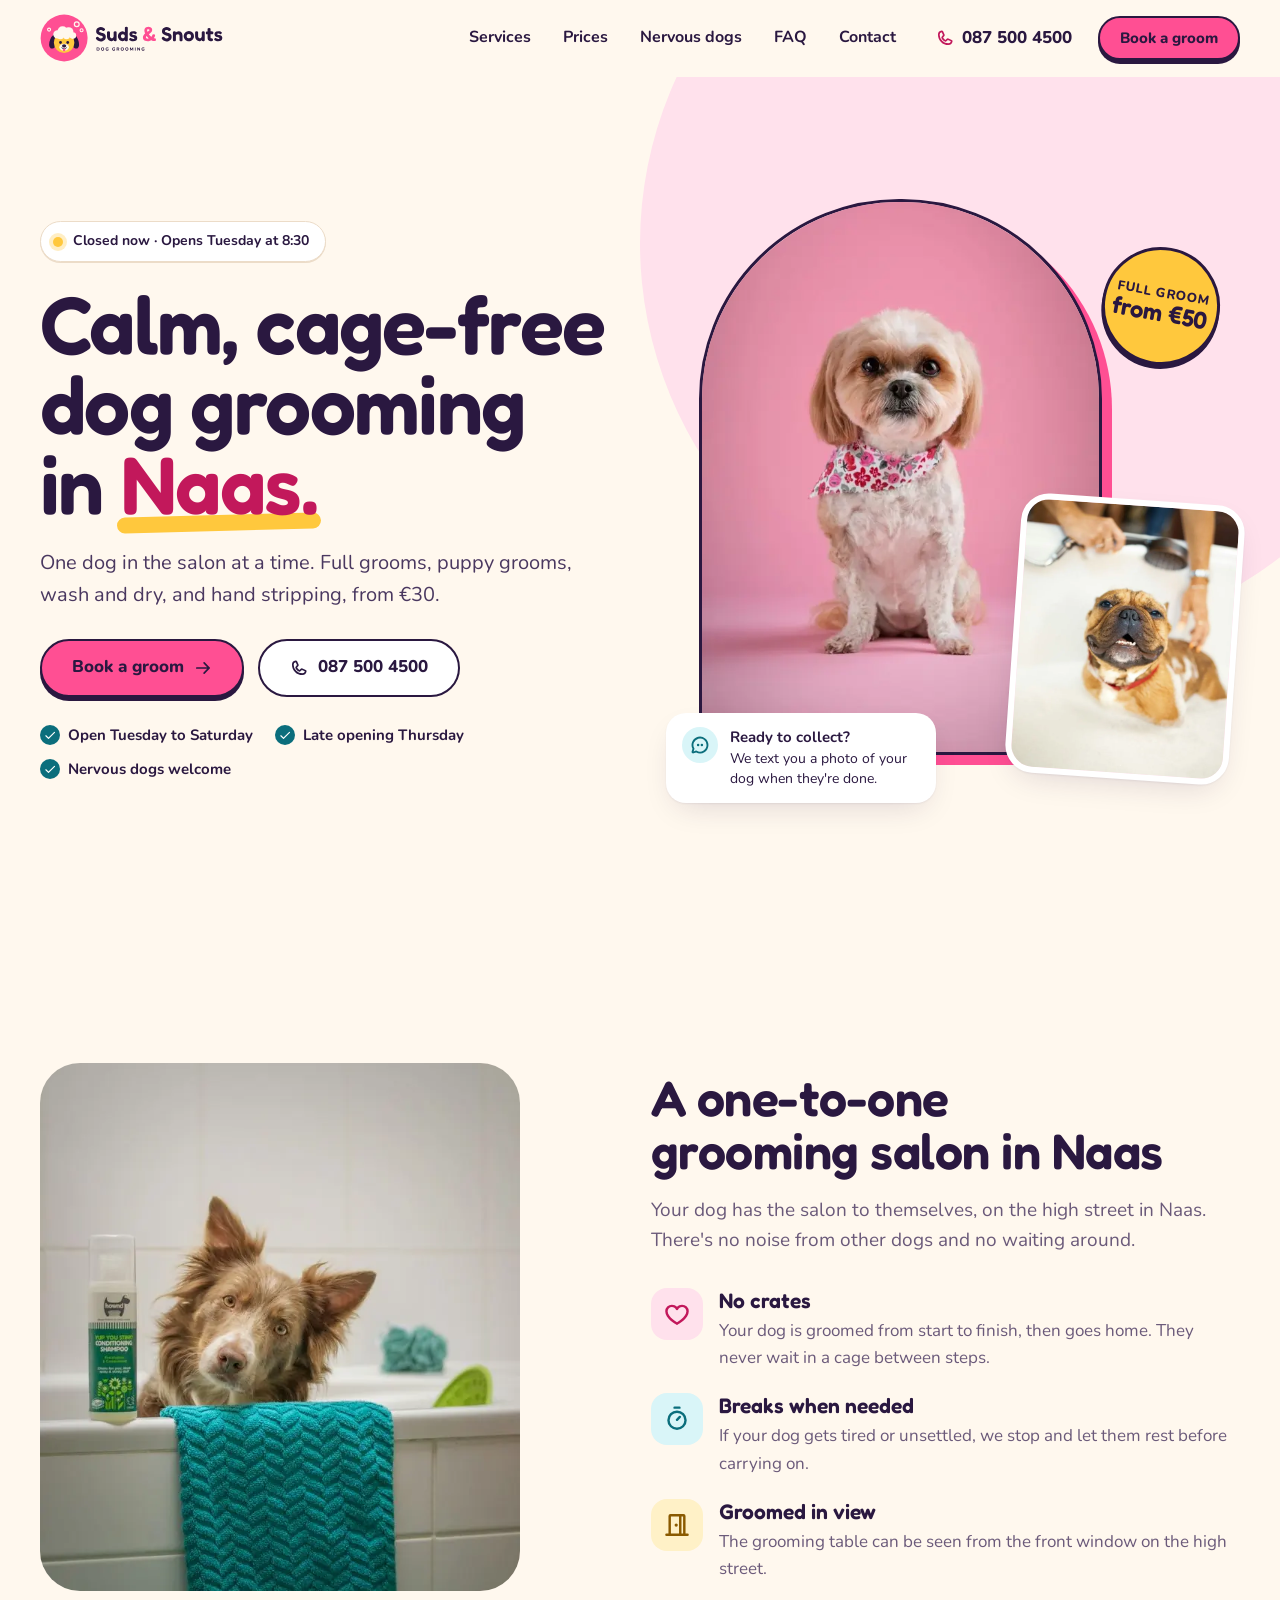
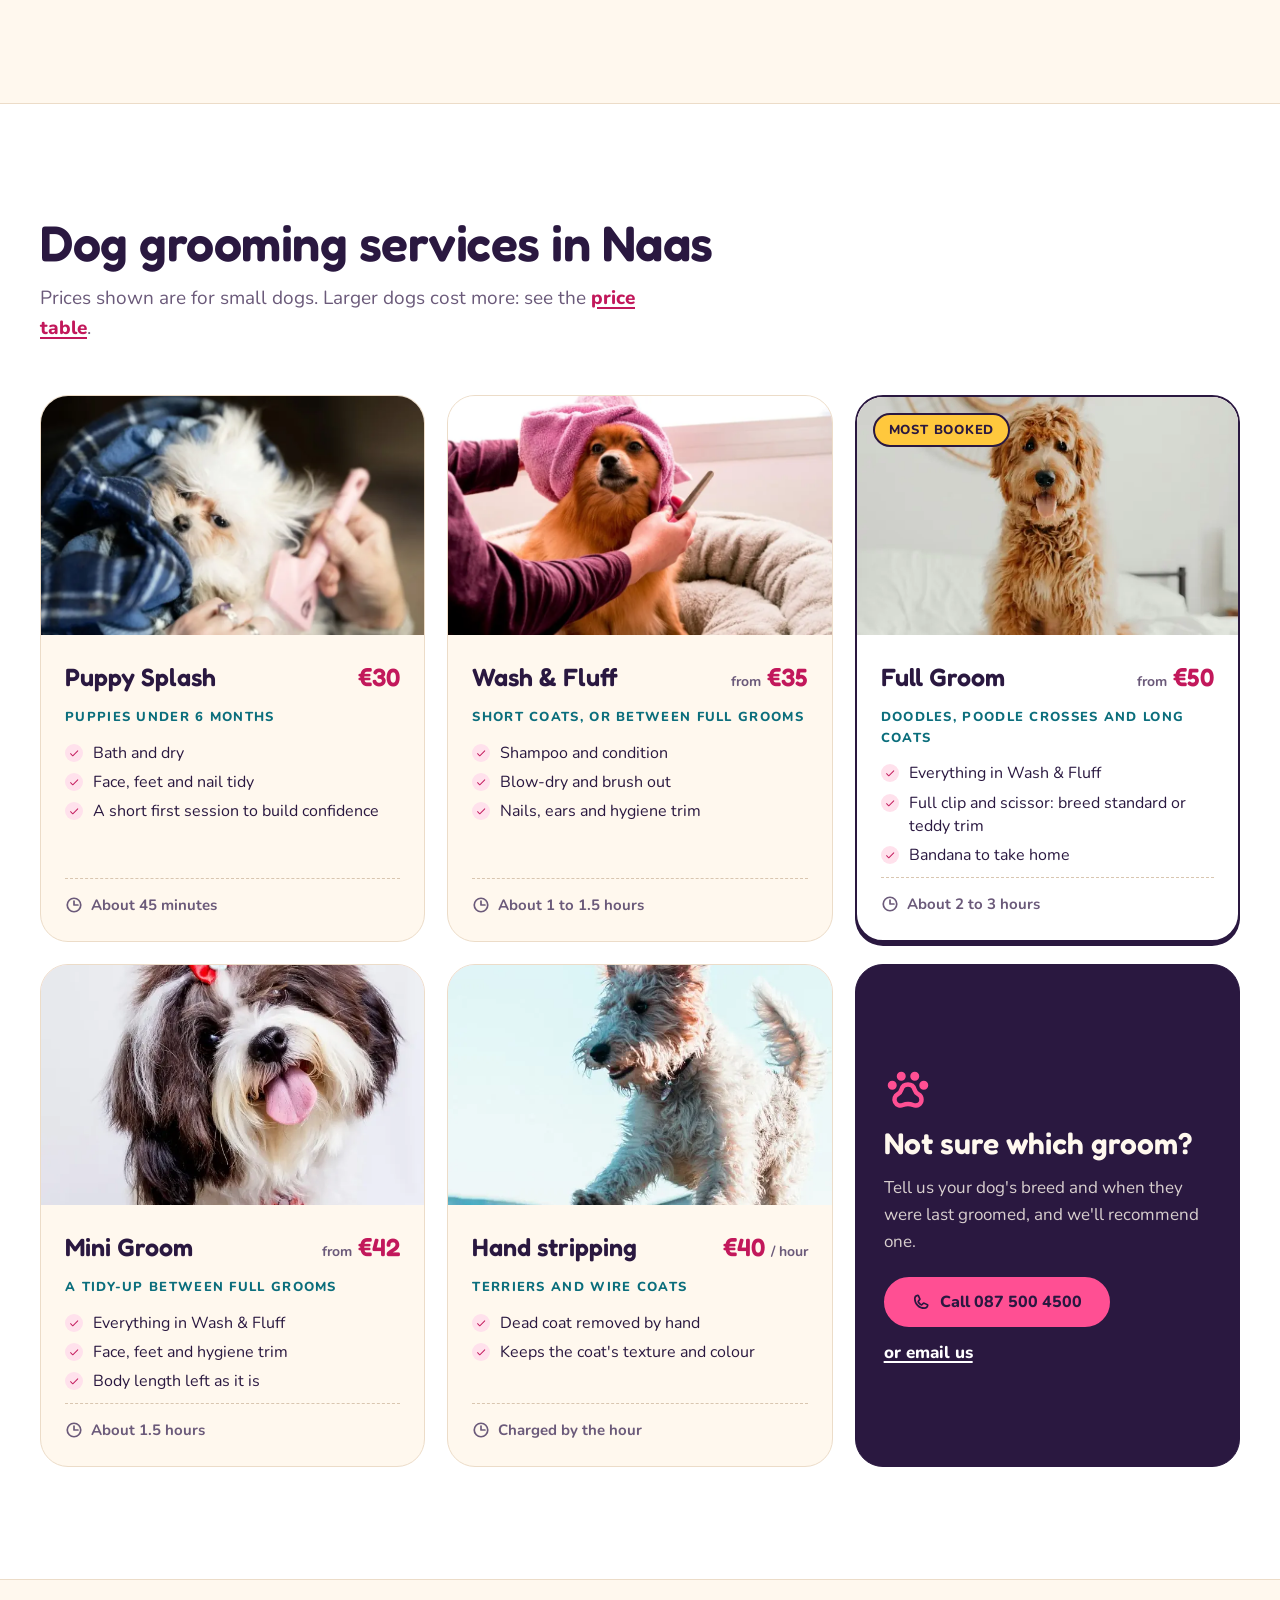
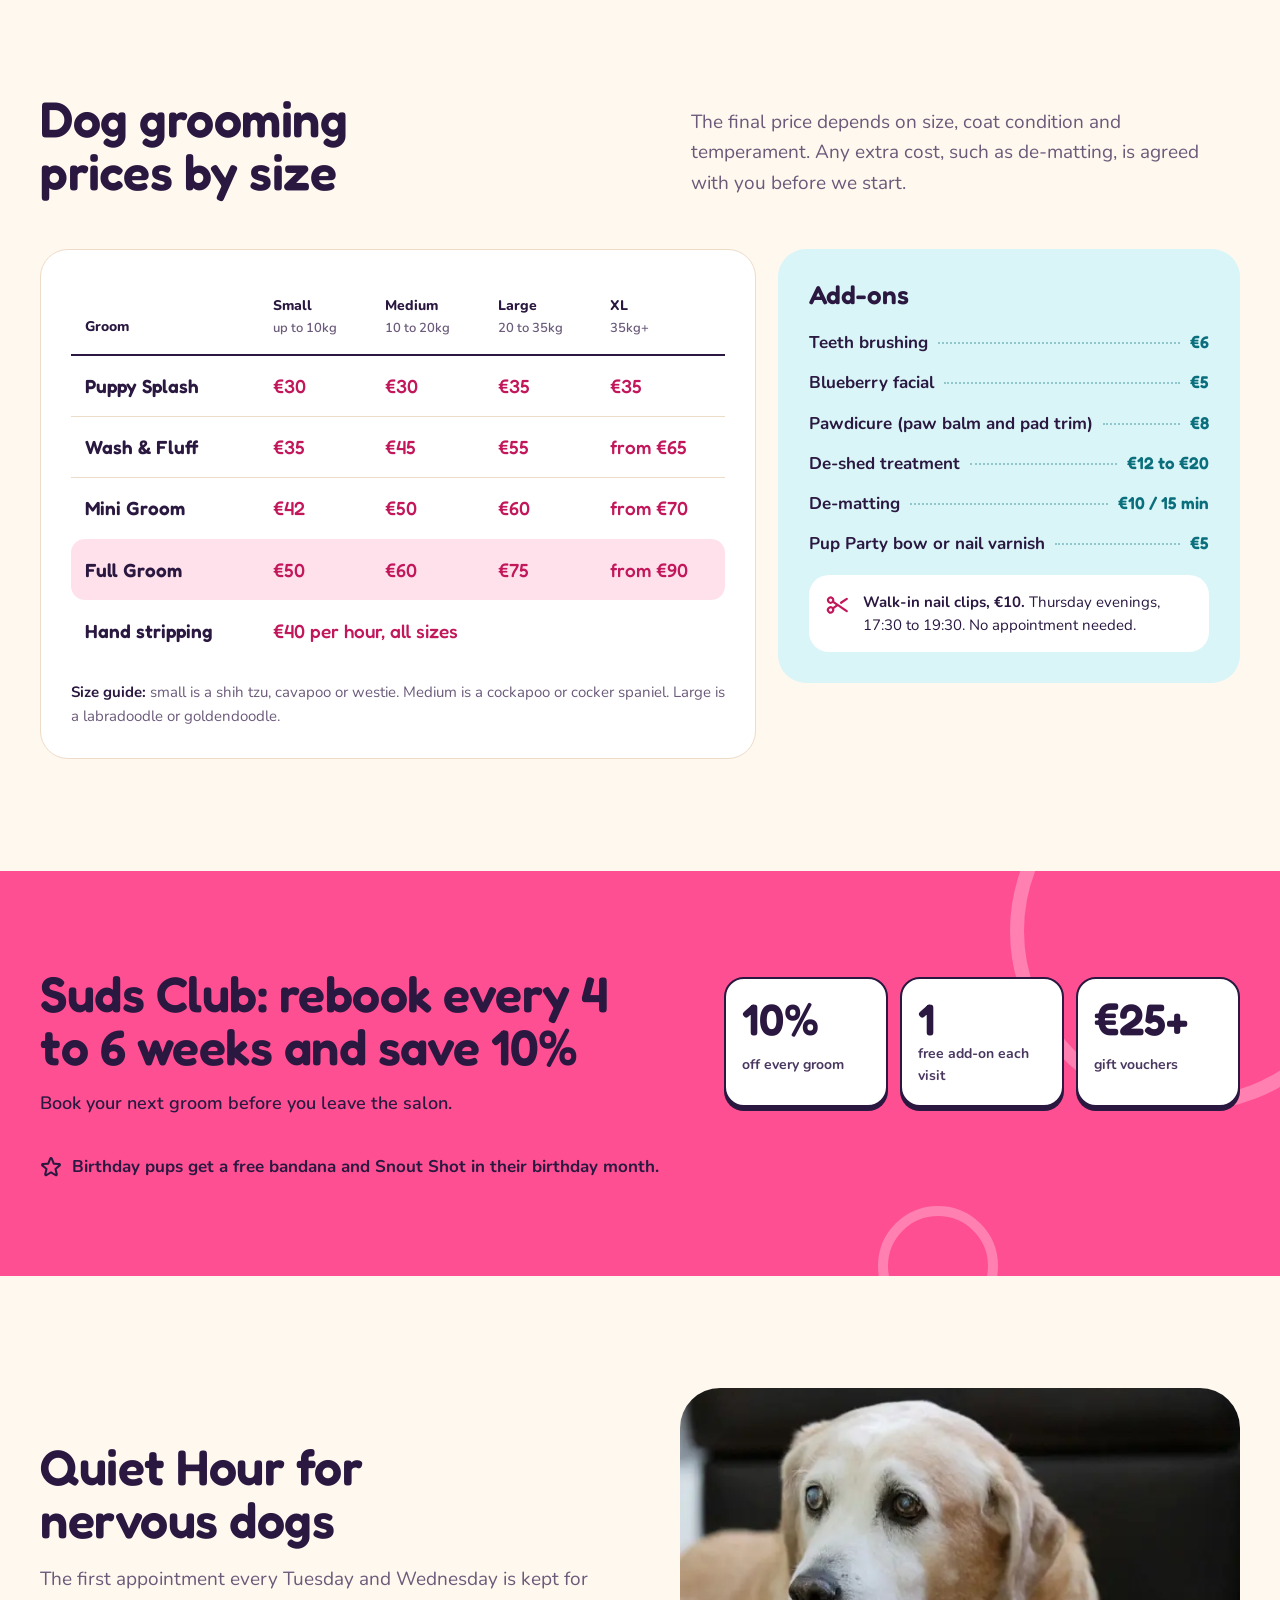
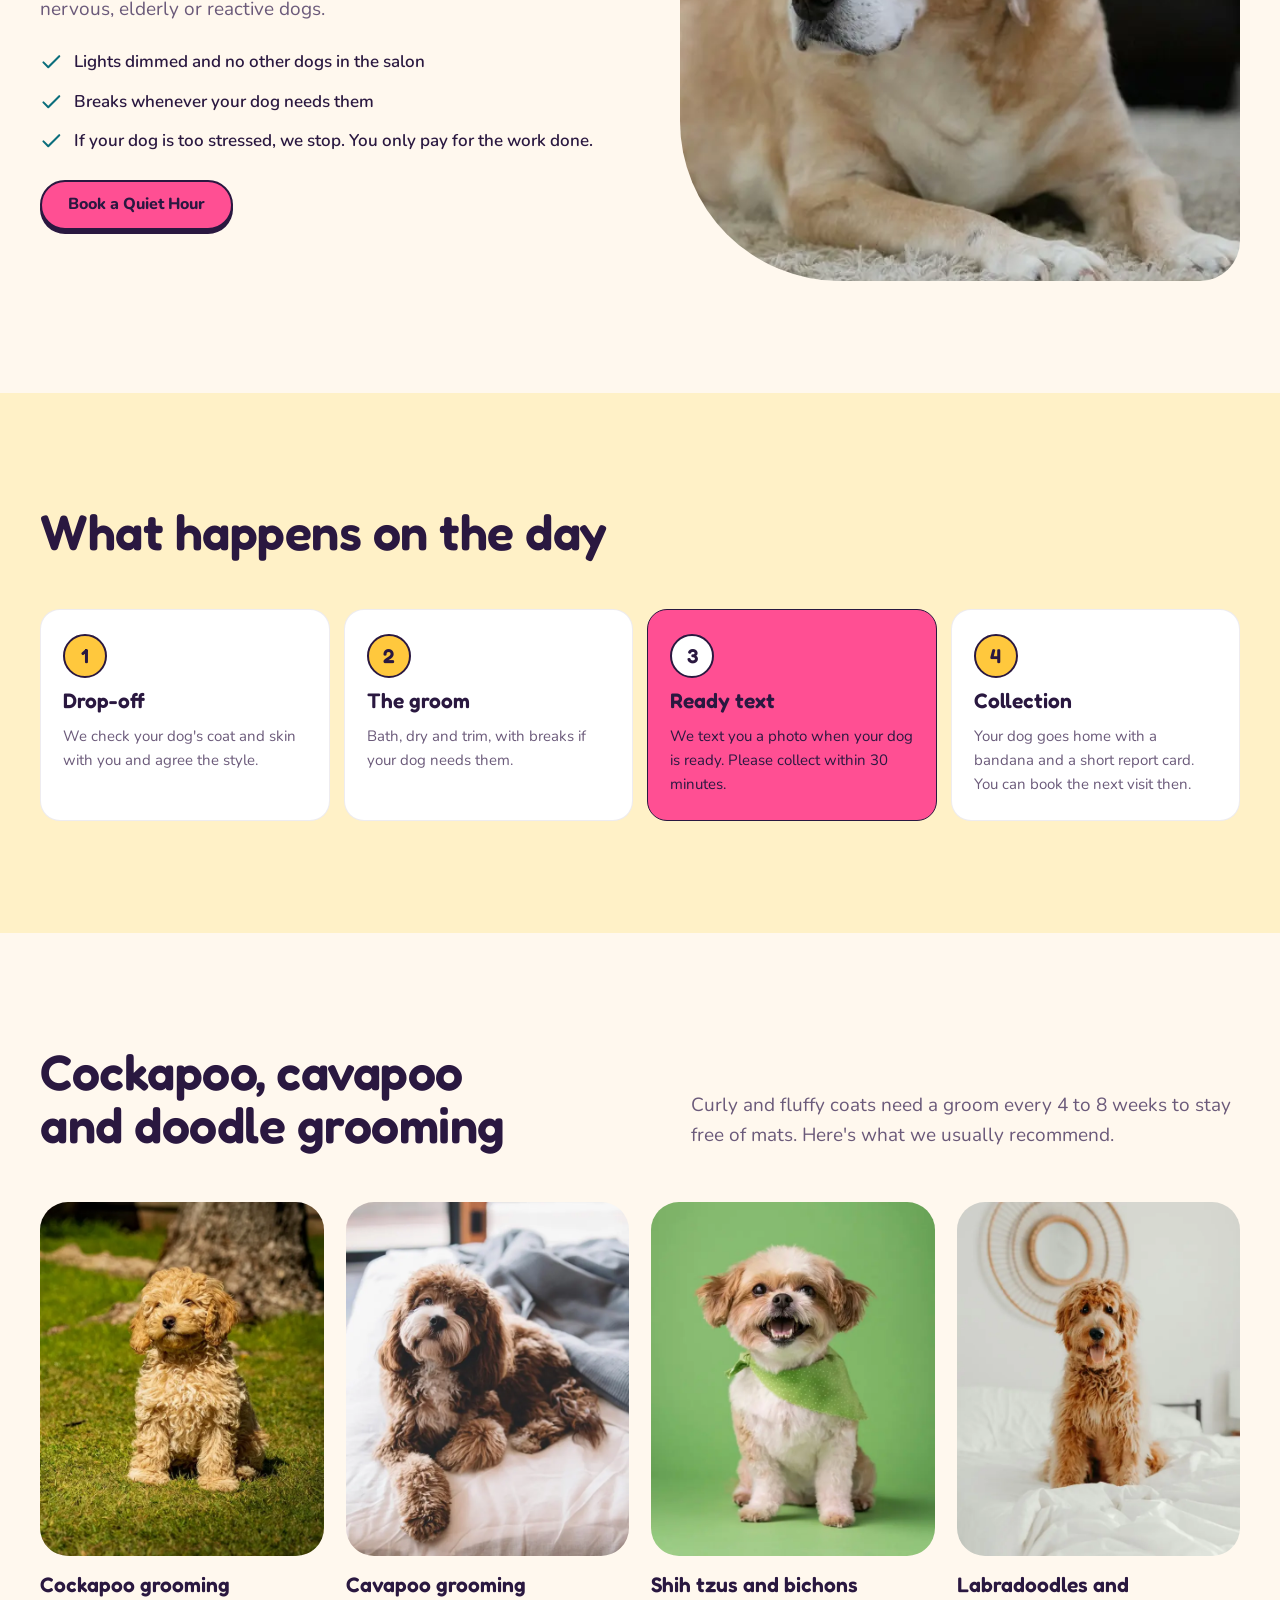
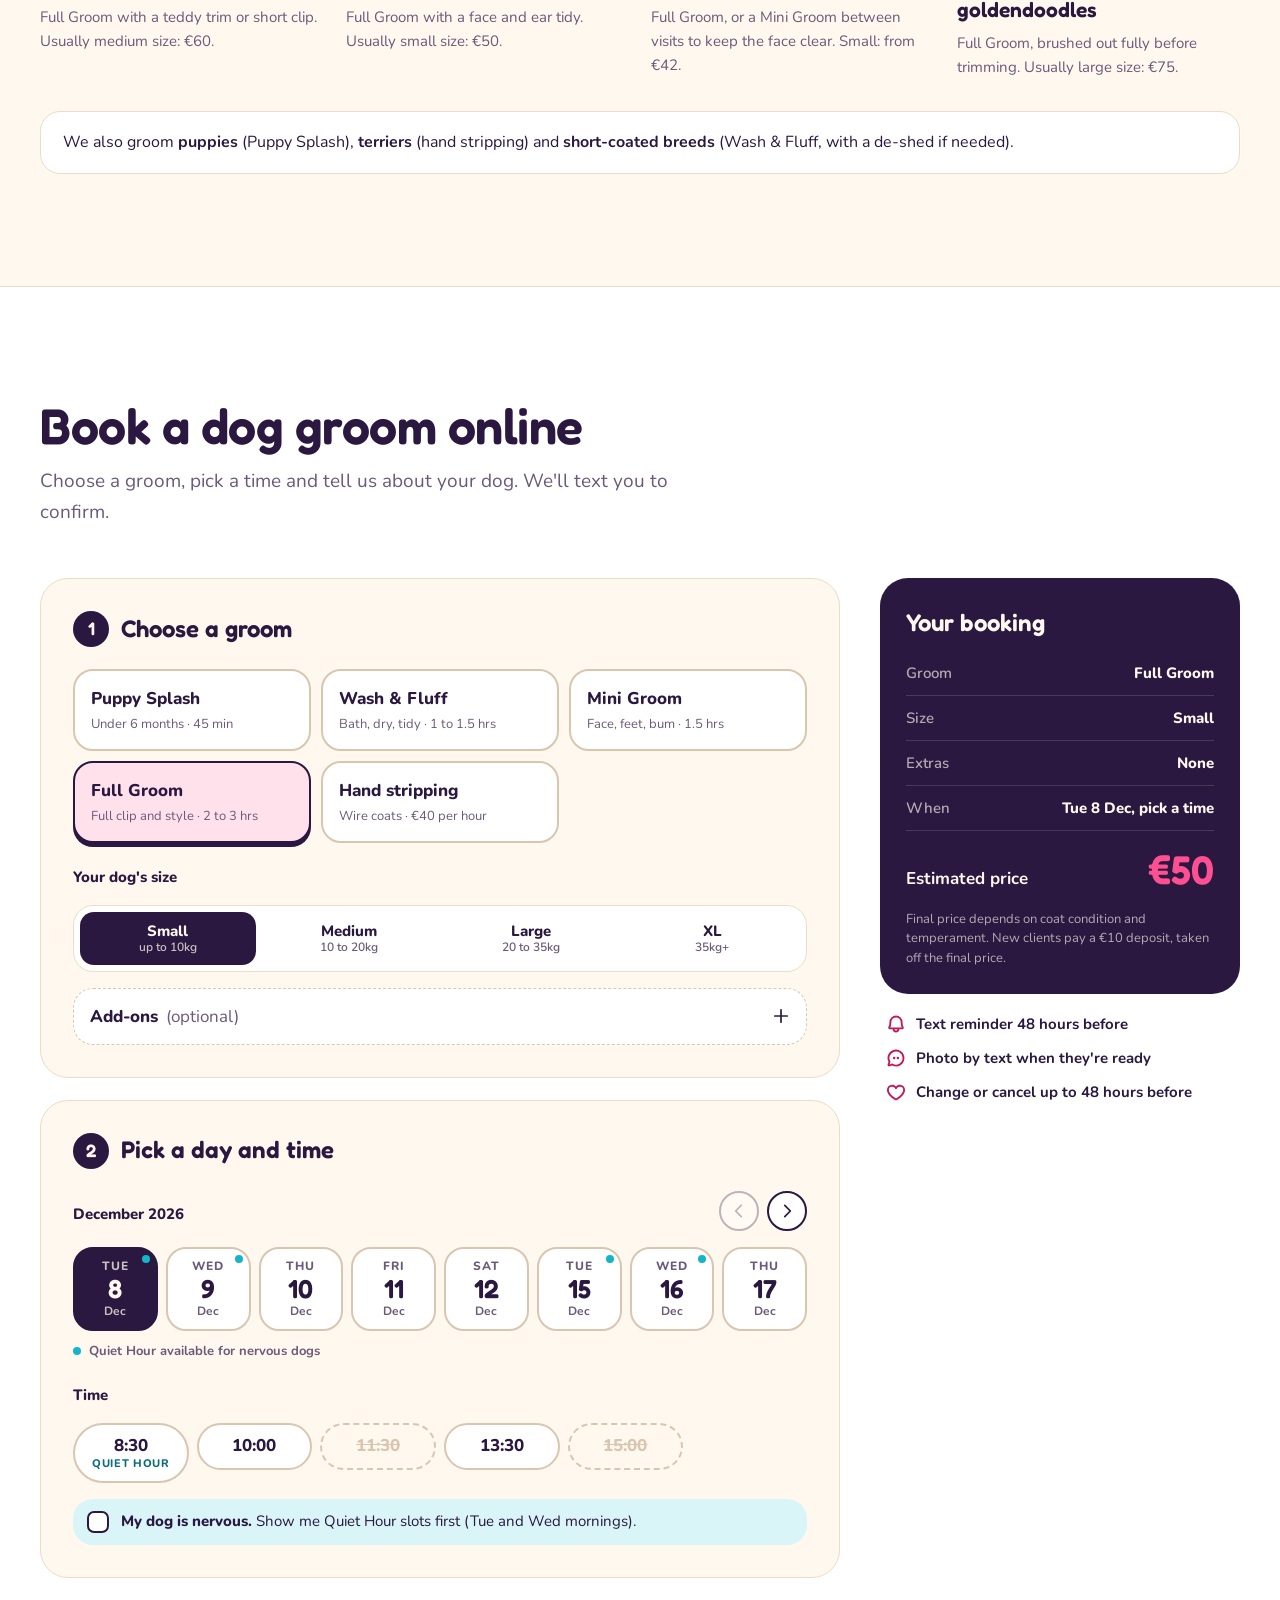
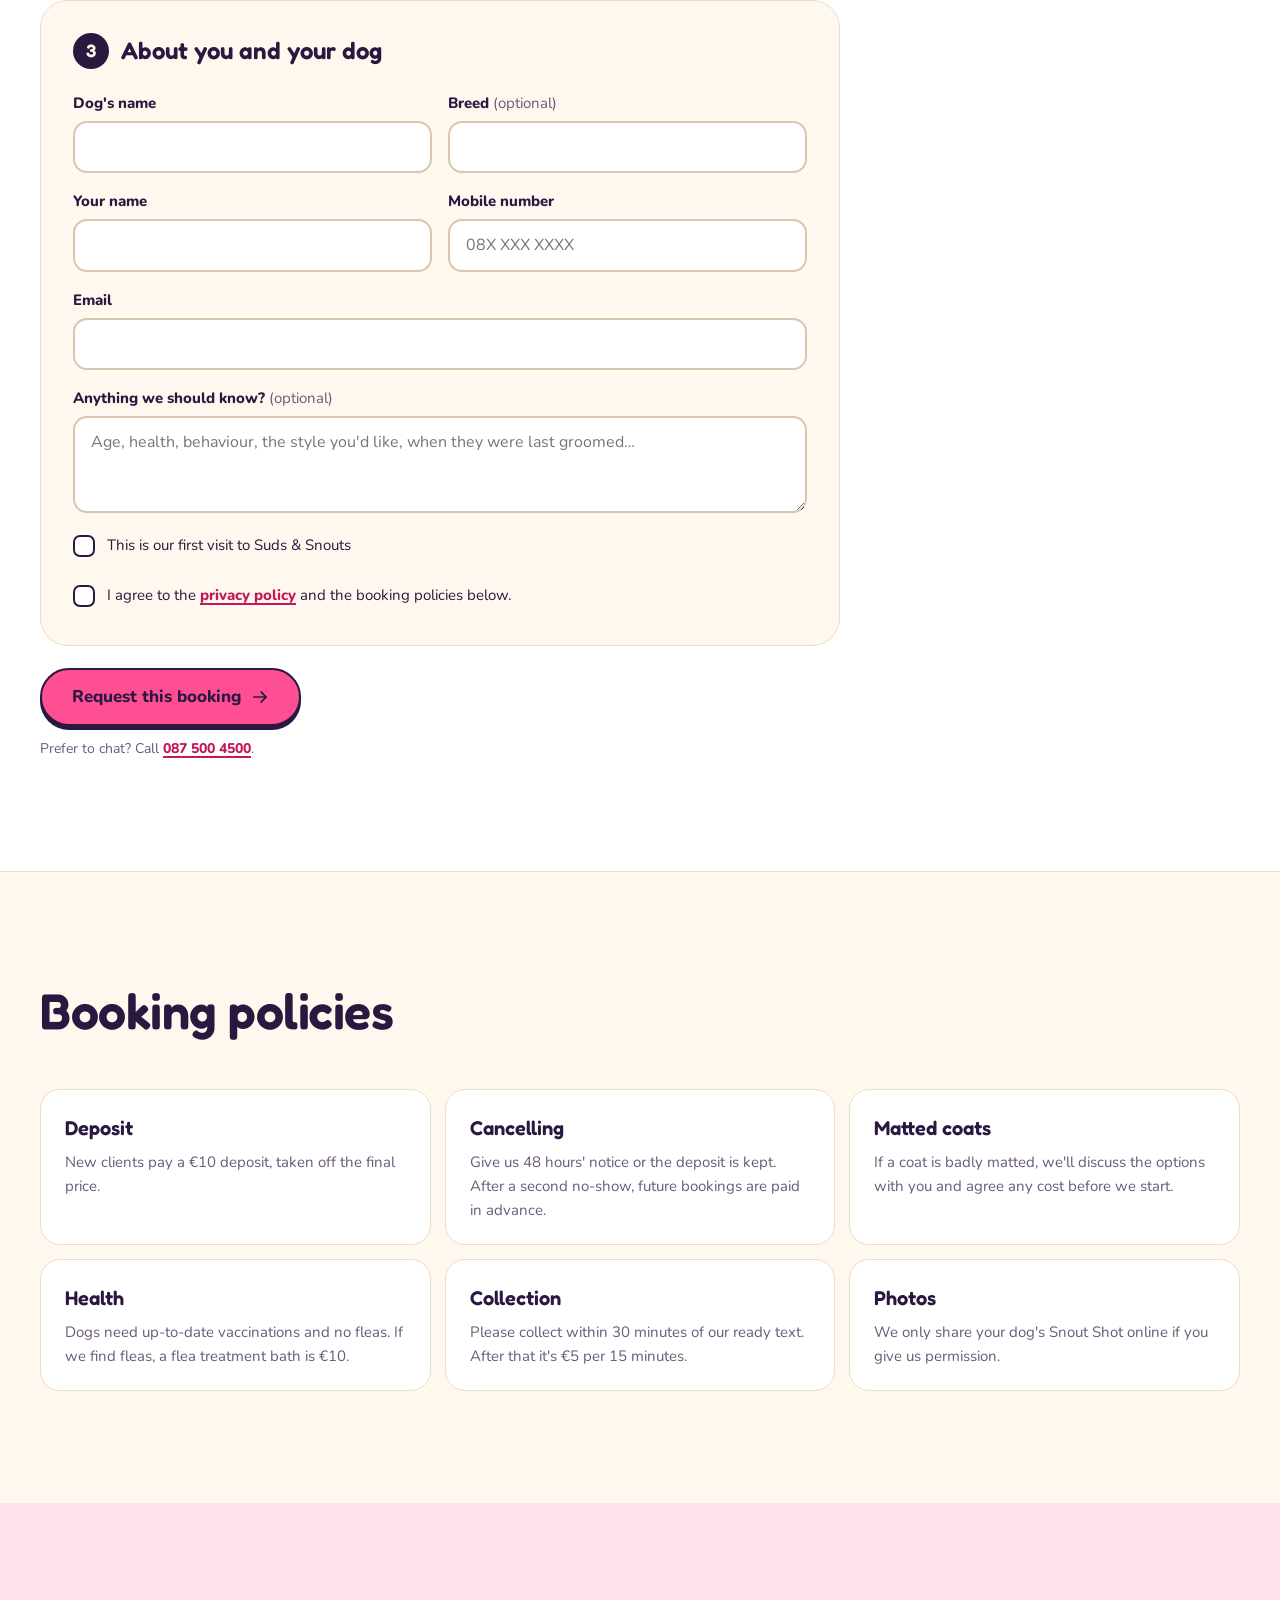
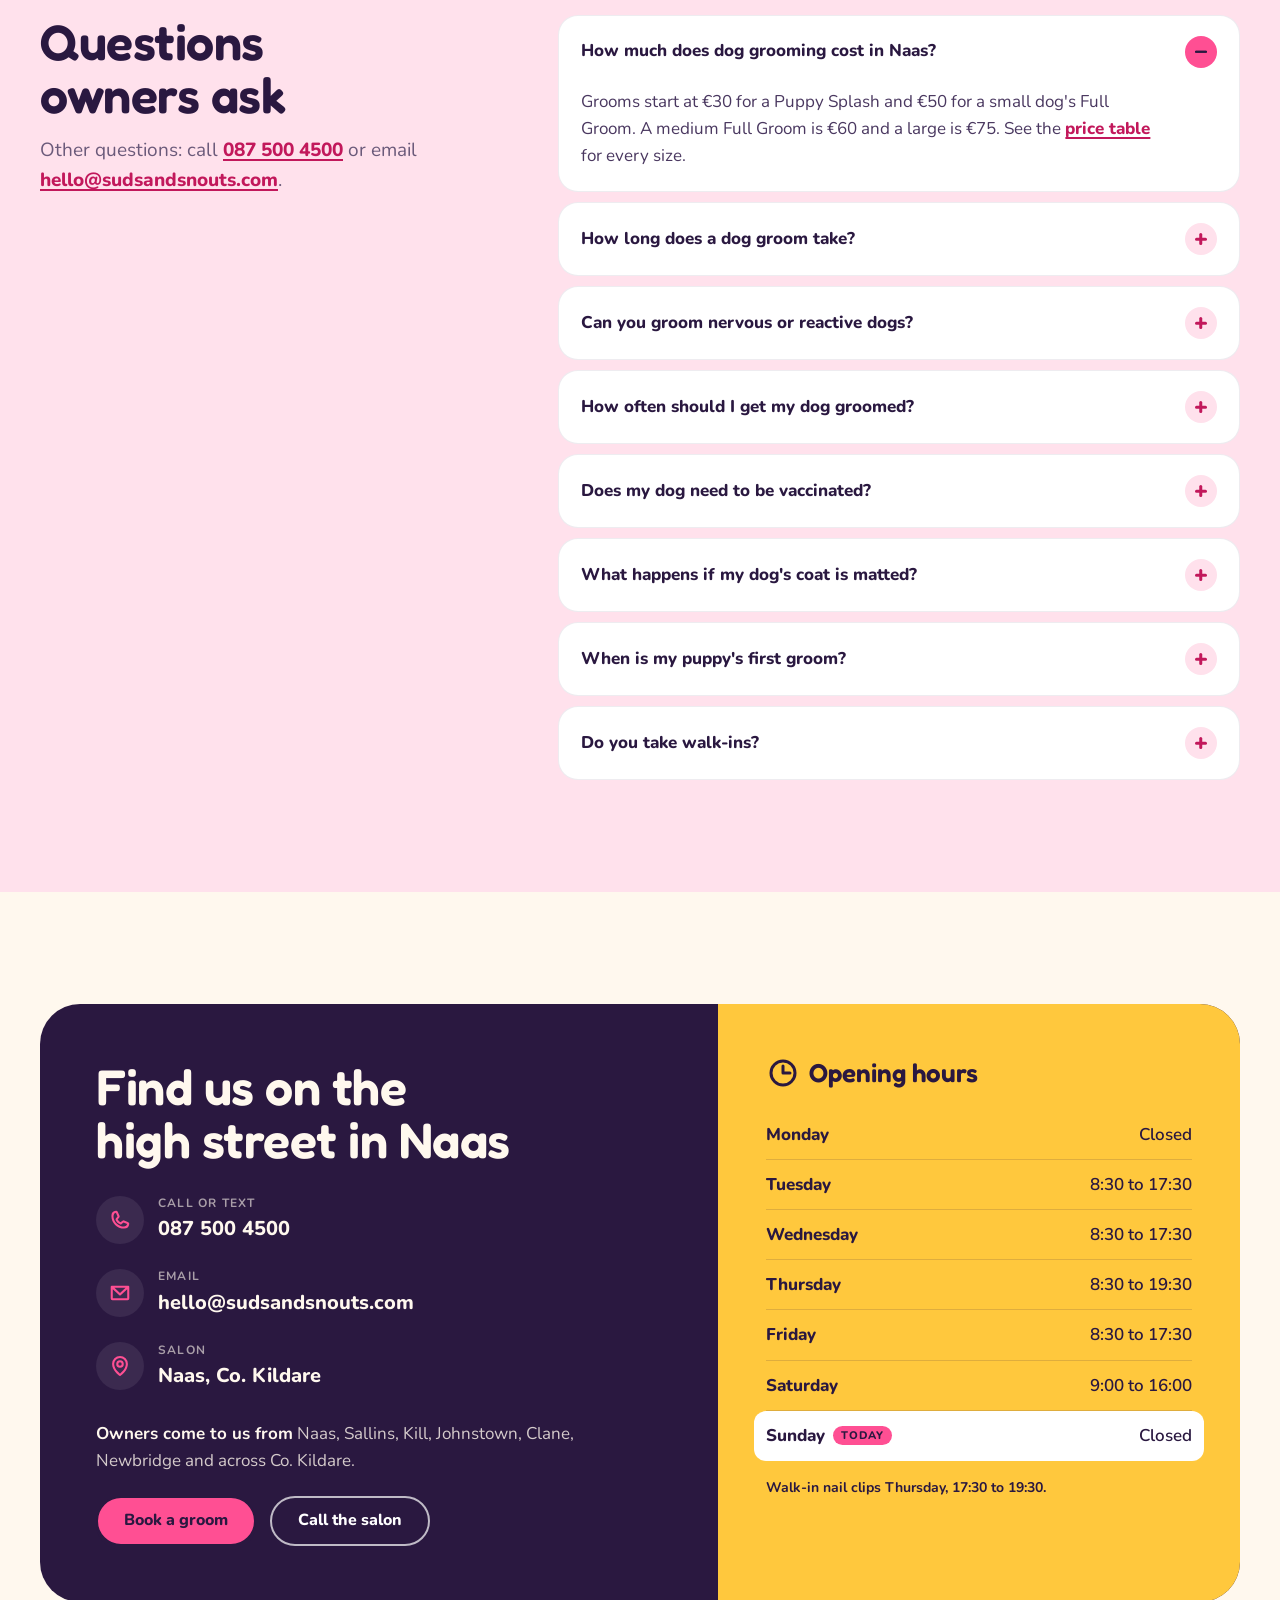
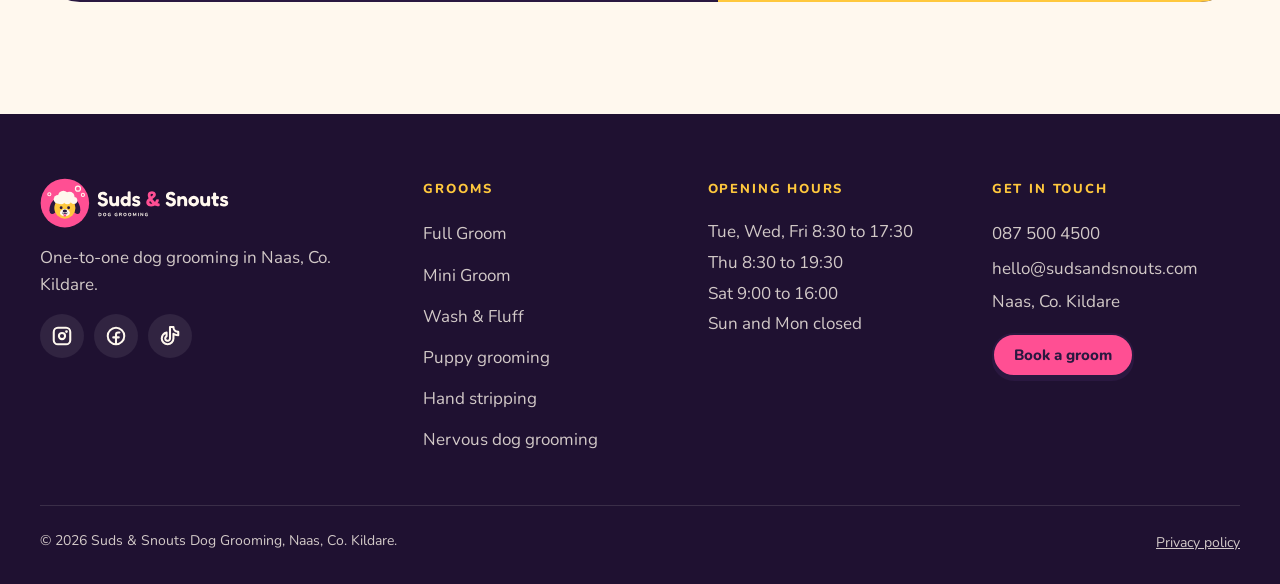
==== commit 86de905d: "Cut fluff from the site copy - Removed repetition (one dog at a time, Snout Shot, hours and   walk-i" ====
--- a/index.html
+++ b/index.html
@@ -22,14 +22,14 @@
   <meta property="og:locale" content="en_IE">
   <meta property="og:url" content="https://lukebrennan.github.io/SudsAndSnouts/">
   <meta property="og:title" content="Dog Grooming in Naas | Suds &amp; Snouts">
-  <meta property="og:description" content="One dog at a time. Gentle hands. Very bubbly baths. One-to-one dog grooming in Naas, Co. Kildare.">
+  <meta property="og:description" content="One-to-one, cage-free dog grooming in Naas, Co. Kildare. Prices from €30. Book online or call 087 500 4500.">
   <meta property="og:image" content="https://lukebrennan.github.io/SudsAndSnouts/assets/brand/og-image.jpg">
   <meta property="og:image:width" content="1200">
   <meta property="og:image:height" content="630">
   <meta property="og:image:alt" content="A freshly groomed fluffy dog at Suds &amp; Snouts Dog Grooming in Naas">
   <meta name="twitter:card" content="summary_large_image">
   <meta name="twitter:title" content="Dog Grooming in Naas | Suds &amp; Snouts">
-  <meta name="twitter:description" content="One dog at a time. Gentle hands. Very bubbly baths. Dog grooming in Naas, Co. Kildare.">
+  <meta name="twitter:description" content="One-to-one, cage-free dog grooming in Naas, Co. Kildare. Prices from €30. Book online or call 087 500 4500.">
   <meta name="twitter:image" content="https://lukebrennan.github.io/SudsAndSnouts/assets/brand/og-image.jpg">
 
   <link rel="preload" href="assets/fonts/fredoka/fredoka-latin-600-normal.woff2" as="font" type="font/woff2" crossorigin>
@@ -65,34 +65,144 @@
           "addressCountry": "IE"
         },
         "areaServed": [
-          { "@type": "City", "name": "Naas" },
-          { "@type": "City", "name": "Sallins" },
-          { "@type": "City", "name": "Kill" },
-          { "@type": "City", "name": "Johnstown" },
-          { "@type": "City", "name": "Clane" },
-          { "@type": "City", "name": "Newbridge" },
-          { "@type": "AdministrativeArea", "name": "County Kildare" }
+          {
+            "@type": "City",
+            "name": "Naas"
+          },
+          {
+            "@type": "City",
+            "name": "Sallins"
+          },
+          {
+            "@type": "City",
+            "name": "Kill"
+          },
+          {
+            "@type": "City",
+            "name": "Johnstown"
+          },
+          {
+            "@type": "City",
+            "name": "Clane"
+          },
+          {
+            "@type": "City",
+            "name": "Newbridge"
+          },
+          {
+            "@type": "AdministrativeArea",
+            "name": "County Kildare"
+          }
         ],
         "openingHoursSpecification": [
-          { "@type": "OpeningHoursSpecification", "dayOfWeek": ["Tuesday", "Wednesday", "Friday"], "opens": "08:30", "closes": "17:30" },
-          { "@type": "OpeningHoursSpecification", "dayOfWeek": "Thursday", "opens": "08:30", "closes": "19:30" },
-          { "@type": "OpeningHoursSpecification", "dayOfWeek": "Saturday", "opens": "09:00", "closes": "16:00" }
+          {
+            "@type": "OpeningHoursSpecification",
+            "dayOfWeek": [
+              "Tuesday",
+              "Wednesday",
+              "Friday"
+            ],
+            "opens": "08:30",
+            "closes": "17:30"
+          },
+          {
+            "@type": "OpeningHoursSpecification",
+            "dayOfWeek": "Thursday",
+            "opens": "08:30",
+            "closes": "19:30"
+          },
+          {
+            "@type": "OpeningHoursSpecification",
+            "dayOfWeek": "Saturday",
+            "opens": "09:00",
+            "closes": "16:00"
+          }
         ],
         "sameAs": [
           "https://www.instagram.com/sudsandsnouts",
           "https://www.facebook.com/sudsandsnouts",
           "https://www.tiktok.com/@sudsandsnouts"
         ],
-        "knowsAbout": ["Dog grooming", "Puppy grooming", "Cockapoo grooming", "Cavapoo grooming", "Doodle grooming", "Hand stripping", "Nervous dog grooming"],
+        "knowsAbout": [
+          "Dog grooming",
+          "Puppy grooming",
+          "Cockapoo grooming",
+          "Cavapoo grooming",
+          "Doodle grooming",
+          "Hand stripping",
+          "Nervous dog grooming"
+        ],
         "hasOfferCatalog": {
           "@type": "OfferCatalog",
           "name": "Dog grooming services",
           "itemListElement": [
-            { "@type": "Offer", "itemOffered": { "@type": "Service", "name": "Puppy Splash", "description": "Gentle first groom for puppies under 6 months: bath, dry, face, feet and nail tidy." }, "priceSpecification": { "@type": "PriceSpecification", "minPrice": 30, "maxPrice": 35, "priceCurrency": "EUR" } },
-            { "@type": "Offer", "itemOffered": { "@type": "Service", "name": "Wash & Fluff", "description": "Double shampoo, condition, blow-dry, brush out, nails, ears and hygiene tidy." }, "priceSpecification": { "@type": "PriceSpecification", "minPrice": 35, "priceCurrency": "EUR" } },
-            { "@type": "Offer", "itemOffered": { "@type": "Service", "name": "Mini Groom", "description": "Wash & Fluff plus a face, feet and bum trim with no length off the body." }, "priceSpecification": { "@type": "PriceSpecification", "minPrice": 42, "priceCurrency": "EUR" } },
-            { "@type": "Offer", "itemOffered": { "@type": "Service", "name": "Full Groom", "description": "Wash & Fluff plus a full clip and scissor to breed standard or a teddy trim." }, "priceSpecification": { "@type": "PriceSpecification", "minPrice": 50, "priceCurrency": "EUR" } },
-            { "@type": "Offer", "itemOffered": { "@type": "Service", "name": "Hand stripping", "description": "Hand stripping for terriers and wire coats, priced by the hour." }, "priceSpecification": { "@type": "UnitPriceSpecification", "price": 40, "priceCurrency": "EUR", "unitText": "per hour" } }
+            {
+              "@type": "Offer",
+              "itemOffered": {
+                "@type": "Service",
+                "name": "Puppy Splash",
+                "description": "Gentle first groom for puppies under 6 months: bath, dry, face, feet and nail tidy."
+              },
+              "priceSpecification": {
+                "@type": "PriceSpecification",
+                "minPrice": 30,
+                "maxPrice": 35,
+                "priceCurrency": "EUR"
+              }
+            },
+            {
+              "@type": "Offer",
+              "itemOffered": {
+                "@type": "Service",
+                "name": "Wash & Fluff",
+                "description": "Double shampoo, condition, blow-dry, brush out, nails, ears and hygiene tidy."
+              },
+              "priceSpecification": {
+                "@type": "PriceSpecification",
+                "minPrice": 35,
+                "priceCurrency": "EUR"
+              }
+            },
+            {
+              "@type": "Offer",
+              "itemOffered": {
+                "@type": "Service",
+                "name": "Mini Groom",
+                "description": "Wash & Fluff plus a face, feet and bum trim with no length off the body."
+              },
+              "priceSpecification": {
+                "@type": "PriceSpecification",
+                "minPrice": 42,
+                "priceCurrency": "EUR"
+              }
+            },
+            {
+              "@type": "Offer",
+              "itemOffered": {
+                "@type": "Service",
+                "name": "Full Groom",
+                "description": "Wash & Fluff plus a full clip and scissor to breed standard or a teddy trim."
+              },
+              "priceSpecification": {
+                "@type": "PriceSpecification",
+                "minPrice": 50,
+                "priceCurrency": "EUR"
+              }
+            },
+            {
+              "@type": "Offer",
+              "itemOffered": {
+                "@type": "Service",
+                "name": "Hand stripping",
+                "description": "Hand stripping for terriers and wire coats, priced by the hour."
+              },
+              "priceSpecification": {
+                "@type": "UnitPriceSpecification",
+                "price": 40,
+                "priceCurrency": "EUR",
+                "unitText": "per hour"
+              }
+            }
           ]
         }
       },
@@ -102,20 +212,78 @@
         "url": "https://lukebrennan.github.io/SudsAndSnouts/",
         "name": "Suds & Snouts Dog Grooming",
         "inLanguage": "en-IE",
-        "publisher": { "@id": "https://lukebrennan.github.io/SudsAndSnouts/#business" }
+        "publisher": {
+          "@id": "https://lukebrennan.github.io/SudsAndSnouts/#business"
+        }
       },
       {
         "@type": "FAQPage",
         "@id": "https://lukebrennan.github.io/SudsAndSnouts/#faq",
         "mainEntity": [
-          { "@type": "Question", "name": "How much does dog grooming cost in Naas?", "acceptedAnswer": { "@type": "Answer", "text": "At Suds & Snouts, grooms start at €30 for a Puppy Splash and €50 for a small dog's Full Groom. A medium Full Groom is €60 and a large is €75. The final price depends on size, coat condition and temperament." } },
-          { "@type": "Question", "name": "How long does a dog groom take?", "acceptedAnswer": { "@type": "Answer", "text": "A Puppy Splash takes about 45 minutes, a Wash & Fluff 1 to 1.5 hours, a Mini Groom about 1.5 hours and a Full Groom 2 to 3 hours. We text you the moment your dog is ready." } },
-          { "@type": "Question", "name": "Can you groom nervous or reactive dogs?", "acceptedAnswer": { "@type": "Answer", "text": "Yes. The first appointment every Tuesday and Wednesday is our Quiet Hour, kept for nervous, elderly or reactive dogs. Lights are low, no other dogs are in, and your dog gets all the breaks they need." } },
-          { "@type": "Question", "name": "How often should I get my dog groomed?", "acceptedAnswer": { "@type": "Answer", "text": "Fluffy coats like cockapoos, cavapoos and doodles do best with a groom every 4 to 8 weeks. Short coats usually need a Wash & Fluff every 8 to 12 weeks." } },
-          { "@type": "Question", "name": "Does my dog need to be vaccinated?", "acceptedAnswer": { "@type": "Answer", "text": "Yes. Your dog needs to be up to date with vaccinations and free from fleas." } },
-          { "@type": "Question", "name": "What happens if my dog's coat is matted?", "acceptedAnswer": { "@type": "Answer", "text": "We chat through the kindest option with you first. Any de-matting is €10 per 15 minutes and is always agreed before we start." } },
-          { "@type": "Question", "name": "When is my puppy's first groom?", "acceptedAnswer": { "@type": "Answer", "text": "Once your puppy has finished their vaccinations, usually from around 12 to 16 weeks. Our Puppy Splash is a short, gentle intro for pups under 6 months." } },
-          { "@type": "Question", "name": "Do you take walk-ins?", "acceptedAnswer": { "@type": "Answer", "text": "Walk-in nail clips are €10 on Thursday evenings from 17:30 to 19:30. All grooms are by appointment." } }
+          {
+            "@type": "Question",
+            "name": "How much does dog grooming cost in Naas?",
+            "acceptedAnswer": {
+              "@type": "Answer",
+              "text": "Grooms start at €30 for a Puppy Splash and €50 for a small dog's Full Groom. A medium Full Groom is €60 and a large is €75. See the price table for every size."
+            }
+          },
+          {
+            "@type": "Question",
+            "name": "How long does a dog groom take?",
+            "acceptedAnswer": {
+              "@type": "Answer",
+              "text": "A Puppy Splash takes about 45 minutes, a Wash & Fluff 1 to 1.5 hours, a Mini Groom about 1.5 hours and a Full Groom 2 to 3 hours. We text you when your dog is ready."
+            }
+          },
+          {
+            "@type": "Question",
+            "name": "Can you groom nervous or reactive dogs?",
+            "acceptedAnswer": {
+              "@type": "Answer",
+              "text": "Yes. Book the Quiet Hour, the first slot on Tuesday and Wednesday, and tell us about your dog when you book."
+            }
+          },
+          {
+            "@type": "Question",
+            "name": "How often should I get my dog groomed?",
+            "acceptedAnswer": {
+              "@type": "Answer",
+              "text": "Fluffy coats like cockapoos, cavapoos and doodles do best every 4 to 8 weeks. Short coats usually need a Wash & Fluff every 8 to 12 weeks."
+            }
+          },
+          {
+            "@type": "Question",
+            "name": "Does my dog need to be vaccinated?",
+            "acceptedAnswer": {
+              "@type": "Answer",
+              "text": "Yes. Your dog needs to be up to date with vaccinations and free from fleas."
+            }
+          },
+          {
+            "@type": "Question",
+            "name": "What happens if my dog's coat is matted?",
+            "acceptedAnswer": {
+              "@type": "Answer",
+              "text": "We discuss the options with you first. De-matting is €10 per 15 minutes and is always agreed before we start."
+            }
+          },
+          {
+            "@type": "Question",
+            "name": "When is my puppy's first groom?",
+            "acceptedAnswer": {
+              "@type": "Answer",
+              "text": "Once your puppy has finished their vaccinations, usually from around 12 to 16 weeks. The Puppy Splash is a short first groom for puppies under 6 months."
+            }
+          },
+          {
+            "@type": "Question",
+            "name": "Do you take walk-ins?",
+            "acceptedAnswer": {
+              "@type": "Answer",
+              "text": "Walk-in nail clips are €10 on Thursday evenings from 17:30 to 19:30. All grooms are by appointment, so please book online or call."
+            }
+          }
         ]
       }
     ]
@@ -168,16 +336,16 @@
       <div class="container hero-grid">
         <div class="hero-copy">
           <p class="open-status" data-open-status><span class="dot" aria-hidden="true"></span><span data-open-text>Naas, Co. Kildare</span></p>
-          <h1 id="hero-title" class="hero-title">Dog grooming in Naas that leaves tails <span class="hl">wagging.</span></h1>
-          <p class="hero-lead">One dog at a time, gentle hands and very bubbly baths. A calm, cage-free salon for every kind of pup, from first-groom puppies to wiry old terriers.</p>
+          <h1 id="hero-title" class="hero-title">Calm, <span class="nowrap">cage-free</span> dog grooming in <span class="hl">Naas.</span></h1>
+          <p class="hero-lead">One dog in the salon at a time. Full grooms, puppy grooms, wash and dry, and hand stripping, from €30.</p>
           <div class="btn-row">
             <a class="btn btn-primary btn-lg" href="#book">Book a groom <span class="icon icon-arrow" aria-hidden="true"></span></a>
             <a class="btn btn-secondary btn-lg" href="tel:+353875004500"><span class="icon icon-phone" aria-hidden="true"></span>087 500 4500</a>
           </div>
           <ul class="hero-points">
-            <li><span class="icon icon-check" aria-hidden="true"></span>One dog at a time</li>
-            <li><span class="icon icon-check" aria-hidden="true"></span>No cages, ever</li>
-            <li><span class="icon icon-check" aria-hidden="true"></span>Nervous pups welcome</li>
+            <li><span class="icon icon-check" aria-hidden="true"></span>Open Tuesday to Saturday</li>
+            <li><span class="icon icon-check" aria-hidden="true"></span>Late opening Thursday</li>
+            <li><span class="icon icon-check" aria-hidden="true"></span>Nervous dogs welcome</li>
           </ul>
         </div>
 
@@ -196,18 +364,10 @@
             </picture>
           </figure>
           <p class="hero-sticker" aria-hidden="true"><span>Full groom</span><strong>from €50</strong></p>
-          <p class="hero-card"><span class="icon icon-chat" aria-hidden="true"></span><span><strong>"Bella's ready!"</strong> A Snout Shot is texted to you after every groom.</span></p>
-        </div>
-      </div>
-    </section>
-
-    <!-- Ticker -->
-    <div class="ticker" aria-hidden="true">
-      <div class="ticker-track">
-        <span>Bubbly baths</span><span>Teddy trims</span><span>Puppy Splash</span><span>Quiet Hour</span><span>Hand stripping</span><span>Snout Shots</span><span>Walk-in nail clips</span>
-        <span>Bubbly baths</span><span>Teddy trims</span><span>Puppy Splash</span><span>Quiet Hour</span><span>Hand stripping</span><span>Snout Shots</span><span>Walk-in nail clips</span>
-      </div>
-    </div>
+          <p class="hero-card"><span class="icon icon-chat" aria-hidden="true"></span><span><strong>Ready to collect?</strong> We text you a photo of your dog when they're done.</span></p>
+        </div>
+      </div>
+    </section>
 
     <!-- Promise -->
     <section class="section promise" id="about" aria-labelledby="promise-title">
@@ -218,24 +378,22 @@
             <img src="assets/img/dog-bath-teal-towel-salon.jpg" srcset="assets/img/dog-bath-teal-towel-salon-sm.jpg 640w, assets/img/dog-bath-teal-towel-salon.jpg 1200w" sizes="(max-width: 899px) 90vw, 480px" width="1200" height="1500" loading="lazy"
                  alt="Curious collie peeking over the edge of the grooming bath beside a teal towel">
           </picture>
-          <figcaption class="promise-tag"><strong>1</strong> dog in the salon at a time</figcaption>
         </figure>
         <div class="promise-copy">
-          <p class="eyebrow">Why Suds &amp; Snouts</p>
-          <h2 id="promise-title" class="h2">One dog at a time. Always.</h2>
-          <p class="lead">We're a small, one-to-one dog grooming salon on the high street in Naas. Your pup gets the whole place to themselves, so there's no barking queue and no rush.</p>
+          <h2 id="promise-title" class="h2">A one-to-one grooming salon in Naas</h2>
+          <p class="lead">Your dog has the salon to themselves, on the high street in Naas. There's no noise from other dogs and no waiting around.</p>
           <ul class="promise-points">
             <li>
               <span class="pp-icon pp-pink"><span class="icon icon-heart" aria-hidden="true"></span></span>
-              <div><h3>No cages, no queue</h3><p>Your dog arrives, gets groomed and goes home. No waiting around in a crate between steps.</p></div>
+              <div><h3>No crates</h3><p>Your dog is groomed from start to finish, then goes home. They never wait in a cage between steps.</p></div>
             </li>
             <li>
               <span class="pp-icon pp-teal"><span class="icon icon-timer" aria-hidden="true"></span></span>
-              <div><h3>Breaks whenever they need one</h3><p>We go at your dog's pace and stop for cuddles, water and a breather along the way.</p></div>
+              <div><h3>Breaks when needed</h3><p>If your dog gets tired or unsettled, we stop and let them rest before carrying on.</p></div>
             </li>
             <li>
               <span class="pp-icon pp-sunny"><span class="icon icon-door" aria-hidden="true"></span></span>
-              <div><h3>Nothing to hide</h3><p>Peek through the front window and you'll see a groom happening right there on the high street.</p></div>
+              <div><h3>Groomed in view</h3><p>The grooming table can be seen from the front window on the high street.</p></div>
             </li>
           </ul>
         </div>
@@ -246,9 +404,8 @@
     <section class="section services" id="services" aria-labelledby="services-title">
       <div class="container">
         <div class="section-head">
-          <p class="eyebrow">Pick your pup's groom</p>
           <h2 id="services-title" class="h2">Dog grooming services in Naas</h2>
-          <p class="lead">Every groom ends with a Snout Shot texted to you when your dog is ready to go home.</p>
+          <p class="lead">Prices shown are for small dogs. Larger dogs cost more: see the <a class="text-link" href="#prices">price table</a>.</p>
         </div>
         <div class="service-grid" data-reveal>
           <article class="service-card" id="service-puppy-splash">
@@ -260,11 +417,11 @@
             </div>
             <div class="service-body">
               <div class="service-top"><h3>Puppy Splash</h3><p class="price">€30</p></div>
-              <p class="service-for">Pups under 6 months</p>
+              <p class="service-for">Puppies under 6 months</p>
               <ul class="ticks">
-                <li>Gentle bath and dry</li>
+                <li>Bath and dry</li>
                 <li>Face, feet and nail tidy</li>
-                <li>Lots of treats and patience</li>
+                <li>A short first session to build confidence</li>
               </ul>
               <p class="duration"><span class="icon icon-clock" aria-hidden="true"></span>About 45 minutes</p>
             </div>
@@ -279,11 +436,11 @@
             </div>
             <div class="service-body">
               <div class="service-top"><h3>Wash &amp; Fluff</h3><p class="price"><span class="from">from</span> €35</p></div>
-              <p class="service-for">Short coats and in-between grooms</p>
+              <p class="service-for">Short coats, or between full grooms</p>
               <ul class="ticks">
-                <li>Double shampoo and condition</li>
-                <li>Warm blow-dry and brush out</li>
-                <li>Nails, ears and hygiene tidy</li>
+                <li>Shampoo and condition</li>
+                <li>Blow-dry and brush out</li>
+                <li>Nails, ears and hygiene trim</li>
               </ul>
               <p class="duration"><span class="icon icon-clock" aria-hidden="true"></span>About 1 to 1.5 hours</p>
             </div>
@@ -299,11 +456,11 @@
             </div>
             <div class="service-body">
               <div class="service-top"><h3>Full Groom</h3><p class="price"><span class="from">from</span> €50</p></div>
-              <p class="service-for">Doodles, poos and fluffy coats</p>
+              <p class="service-for">Doodles, poodle crosses and long coats</p>
               <ul class="ticks">
                 <li>Everything in Wash &amp; Fluff</li>
-                <li>Clip and scissor to breed standard or a teddy trim</li>
-                <li>Bandana and a Snout Shot</li>
+                <li>Full clip and scissor: breed standard or teddy trim</li>
+                <li>Bandana to take home</li>
               </ul>
               <p class="duration"><span class="icon icon-clock" aria-hidden="true"></span>About 2 to 3 hours</p>
             </div>
@@ -321,8 +478,8 @@
               <p class="service-for">A tidy-up between full grooms</p>
               <ul class="ticks">
                 <li>Everything in Wash &amp; Fluff</li>
-                <li>Face, feet and bum trim</li>
-                <li>No length off the body</li>
+                <li>Face, feet and hygiene trim</li>
+                <li>Body length left as it is</li>
               </ul>
               <p class="duration"><span class="icon icon-clock" aria-hidden="true"></span>About 1.5 hours</p>
             </div>
@@ -339,18 +496,17 @@
               <div class="service-top"><h3>Hand stripping</h3><p class="price">€40 <span class="from">/ hour</span></p></div>
               <p class="service-for">Terriers and wire coats</p>
               <ul class="ticks">
-                <li>Removes dead coat by hand</li>
-                <li>Keeps natural texture and colour</li>
-                <li>Breaks built in for comfort</li>
+                <li>Dead coat removed by hand</li>
+                <li>Keeps the coat's texture and colour</li>
               </ul>
-              <p class="duration"><span class="icon icon-clock" aria-hidden="true"></span>Time depends on the coat</p>
+              <p class="duration"><span class="icon icon-clock" aria-hidden="true"></span>Charged by the hour</p>
             </div>
           </article>
 
           <aside class="service-card service-help">
             <span class="icon icon-paw help-paw" aria-hidden="true"></span>
             <h3>Not sure which groom?</h3>
-            <p>Tell us your dog's breed and how long since their last groom and we'll point you to the right one. No pressure, no upsell.</p>
+            <p>Tell us your dog's breed and when they were last groomed, and we'll recommend one.</p>
             <div class="help-actions">
               <a class="btn btn-ink" href="tel:+353875004500"><span class="icon icon-phone" aria-hidden="true"></span>Call 087 500 4500</a>
               <a class="text-link text-link-light" href="mailto:hello@sudsandsnouts.com">or email us</a>
@@ -365,10 +521,9 @@
       <div class="container">
         <div class="section-head section-head-split">
           <div>
-            <p class="eyebrow">Clear prices</p>
             <h2 id="prices-title" class="h2">Dog grooming prices by size</h2>
           </div>
-          <p class="lead">No surprises at the counter. If anything might change the price, like a matted coat, we agree it with you before we start.</p>
+          <p class="lead">The final price depends on size, coat condition and temperament. Any extra cost, such as de-matting, is agreed with you before we start.</p>
         </div>
 
         <div class="price-layout">
@@ -392,13 +547,13 @@
           </div>
 
           <div class="extras-card" id="extras">
-            <h3 class="h3">Little extras</h3>
+            <h3 class="h3">Add-ons</h3>
             <ul class="extras-list">
               <li><span>Teeth brushing</span><span class="dots" aria-hidden="true"></span><strong>€6</strong></li>
               <li><span>Blueberry facial</span><span class="dots" aria-hidden="true"></span><strong>€5</strong></li>
-              <li><span>Pawdicure, balm and pad tidy</span><span class="dots" aria-hidden="true"></span><strong>€8</strong></li>
+              <li><span>Pawdicure (paw balm and pad trim)</span><span class="dots" aria-hidden="true"></span><strong>€8</strong></li>
               <li><span>De-shed treatment</span><span class="dots" aria-hidden="true"></span><strong>€12 to €20</strong></li>
-              <li><span>De-matting, agreed first</span><span class="dots" aria-hidden="true"></span><strong>€10 / 15 min</strong></li>
+              <li><span>De-matting</span><span class="dots" aria-hidden="true"></span><strong>€10 / 15 min</strong></li>
               <li><span>Pup Party bow or nail varnish</span><span class="dots" aria-hidden="true"></span><strong>€5</strong></li>
             </ul>
             <div class="walkin">
@@ -414,9 +569,8 @@
     <section class="club" id="suds-club" aria-labelledby="club-title">
       <div class="container club-inner">
         <div class="club-copy">
-          <p class="eyebrow eyebrow-light">Suds Club</p>
-          <h2 id="club-title" class="h2">Rebook every 4 to 6 weeks and save 10% on every groom.</h2>
-          <p>Book your next visit at the counter and you're in. You also get one free add-on every time, like a blueberry facial or a pawdicure.</p>
+          <h2 id="club-title" class="h2">Suds Club: rebook every 4 to 6 weeks and save 10%</h2>
+          <p>Book your next groom before you leave the salon.</p>
         </div>
         <ul class="club-perks">
           <li><strong>10%</strong><span>off every groom</span></li>
@@ -431,13 +585,12 @@
     <section class="section quiet-hour" id="quiet-hour" aria-labelledby="quiet-title">
       <div class="container quiet-grid">
         <div class="quiet-copy">
-          <p class="eyebrow">Quiet Hour</p>
-          <h2 id="quiet-title" class="h2">Grooming for nervous dogs, in the calmest slot of the week</h2>
+          <h2 id="quiet-title" class="h2">Quiet Hour for nervous dogs</h2>
           <p class="lead">The first appointment every Tuesday and Wednesday is kept for nervous, elderly or reactive dogs.</p>
           <ul class="quiet-list">
-            <li><span class="icon icon-check" aria-hidden="true"></span>Lights low and no other dogs in the salon</li>
-            <li><span class="icon icon-check" aria-hidden="true"></span>As many breaks as your pup needs</li>
-            <li><span class="icon icon-check" aria-hidden="true"></span>If it's too much, we stop, and you only pay for the work done</li>
+            <li><span class="icon icon-check" aria-hidden="true"></span>Lights dimmed and no other dogs in the salon</li>
+            <li><span class="icon icon-check" aria-hidden="true"></span>Breaks whenever your dog needs them</li>
+            <li><span class="icon icon-check" aria-hidden="true"></span>If your dog is too stressed, we stop. You only pay for the work done.</li>
           </ul>
           <a class="btn btn-primary" href="#book" data-quiet-link>Book a Quiet Hour</a>
         </div>
@@ -447,7 +600,6 @@
             <img src="assets/img/senior-dog-quiet-hour-calm.jpg" srcset="assets/img/senior-dog-quiet-hour-calm-sm.jpg 640w, assets/img/senior-dog-quiet-hour-calm.jpg 1200w" sizes="(max-width: 899px) 90vw, 42vw" width="1200" height="1500" loading="lazy"
                  alt="Calm senior labrador resting on a soft rug, the kind of dog our Quiet Hour is for">
           </picture>
-          <figcaption class="quiet-tag"><span class="icon icon-timer" aria-hidden="true"></span>Tue and Wed, first slot</figcaption>
         </figure>
       </div>
     </section>
@@ -456,15 +608,13 @@
     <section class="section your-visit" id="your-visit" aria-labelledby="visit-title">
       <div class="container">
         <div class="section-head">
-          <p class="eyebrow">What to expect</p>
-          <h2 id="visit-title" class="h2">Your visit, step by step</h2>
+          <h2 id="visit-title" class="h2">What happens on the day</h2>
         </div>
         <ol class="steps" data-reveal>
-          <li class="step"><span class="step-num">1</span><h3>Hello and a treat</h3><p>We greet your dog by name and check their coat and skin with you.</p></li>
-          <li class="step"><span class="step-num">2</span><h3>Pick the style</h3><p>We agree the look together using our photo board of popular trims.</p></li>
-          <li class="step"><span class="step-num">3</span><h3>The groom</h3><p>One dog on the table, no cages, and breaks whenever they need one.</p></li>
-          <li class="step step-pink"><span class="step-num">4</span><h3>Snout Shot</h3><p>We text you a photo on our pink backdrop the moment they're ready.</p></li>
-          <li class="step"><span class="step-num">5</span><h3>Home time</h3><p>A bandana to keep, a quick report card and your next date booked.</p></li>
+          <li class="step"><span class="step-num">1</span><h3>Drop-off</h3><p>We check your dog's coat and skin with you and agree the style.</p></li>
+          <li class="step"><span class="step-num">2</span><h3>The groom</h3><p>Bath, dry and trim, with breaks if your dog needs them.</p></li>
+          <li class="step step-pink"><span class="step-num">3</span><h3>Ready text</h3><p>We text you a photo when your dog is ready. Please collect within 30 minutes.</p></li>
+          <li class="step"><span class="step-num">4</span><h3>Collection</h3><p>Your dog goes home with a bandana and a short report card. You can book the next visit then.</p></li>
         </ol>
       </div>
     </section>
@@ -474,34 +624,33 @@
       <div class="container">
         <div class="section-head section-head-split">
           <div>
-            <p class="eyebrow">Fluffy coats are our favourite</p>
             <h2 id="breeds-title" class="h2">Cockapoo, cavapoo and doodle grooming</h2>
           </div>
-          <p class="lead">Cockapoos, cavapoos, doodles and every fluffy friend in between. Most do best with a groom every 4 to 8 weeks.</p>
+          <p class="lead">Curly and fluffy coats need a groom every 4 to 8 weeks to stay free of mats. Here's what we usually recommend.</p>
         </div>
         <div class="breed-grid" data-reveal>
           <article class="breed-card">
             <div class="breed-photo"><picture><source type="image/webp" srcset="assets/img/cockapoo-puppy-grooming-naas-sm.webp"><img src="assets/img/cockapoo-puppy-grooming-naas-sm.jpg" width="640" height="800" loading="lazy" alt="Apricot cockapoo puppy with a curly coat sitting on grass"></picture></div>
             <h3>Cockapoo grooming</h3>
-            <p>A soft teddy trim or a neat short clip that's easy to brush at home.</p>
+            <p>Full Groom with a teddy trim or short clip. Usually medium size: €60.</p>
           </article>
           <article class="breed-card">
             <div class="breed-photo"><picture><source type="image/webp" srcset="assets/img/cavapoo-grooming-naas-sm.webp"><img src="assets/img/cavapoo-grooming-naas-sm.jpg" width="640" height="800" loading="lazy" alt="Fluffy red and white cavapoo lying on a white bed"></picture></div>
             <h3>Cavapoo grooming</h3>
-            <p>Gentle face and ear work and a fluffy, even finish.</p>
+            <p>Full Groom with a face and ear tidy. Usually small size: €50.</p>
           </article>
           <article class="breed-card">
             <div class="breed-photo"><picture><source type="image/webp" srcset="assets/img/dog-bandana-fresh-groom-sm.webp"><img src="assets/img/dog-bandana-fresh-groom-sm.jpg" width="640" height="800" loading="lazy" alt="Happy freshly groomed small dog in a green bandana"></picture></div>
             <h3>Shih tzus and bichons</h3>
-            <p>Tidy faces, clear eyes and a coat that stays tangle-free.</p>
+            <p>Full Groom, or a Mini Groom between visits to keep the face clear. Small: from €42.</p>
           </article>
           <article class="breed-card">
             <div class="breed-photo"><picture><source type="image/webp" srcset="assets/img/doodle-full-groom-fluffy-coat-sm.webp"><img src="assets/img/doodle-full-groom-fluffy-coat-sm.jpg" width="640" height="800" loading="lazy" alt="Apricot labradoodle with a fluffy teddy coat"></picture></div>
             <h3>Labradoodles and goldendoodles</h3>
-            <p>Brushed right down to the skin, then trimmed to a shape you'll love.</p>
+            <p>Full Groom, brushed out fully before trimming. Usually large size: €75.</p>
           </article>
         </div>
-        <p class="breed-more">Also: <strong>puppies</strong> from their first groom, <strong>terriers</strong> with hand stripping, and <strong>short coats</strong> that just need a good wash and de-shed.</p>
+        <p class="breed-more">We also groom <strong>puppies</strong> (Puppy Splash), <strong>terriers</strong> (hand stripping) and <strong>short-coated breeds</strong> (Wash &amp; Fluff, with a de-shed if needed).</p>
       </div>
     </section>
 
@@ -509,7 +658,6 @@
     <section class="section book" id="book" aria-labelledby="book-title">
       <div class="container">
         <div class="section-head book-head">
-          <p class="eyebrow">Book online</p>
           <h2 id="book-title" class="h2">Book a dog groom online</h2>
           <p class="lead">Choose a groom, pick a time and tell us about your dog. We'll text you to confirm.</p>
         </div>
@@ -536,7 +684,7 @@
               </div>
 
               <details class="addons">
-                <summary>Add a little extra <span class="muted">(optional)</span><span class="icon icon-plus" aria-hidden="true"></span></summary>
+                <summary>Add-ons <span class="muted">(optional)</span><span class="icon icon-plus" aria-hidden="true"></span></summary>
                 <div class="addon-checks">
                   <label class="check"><input type="checkbox" name="addons" value="Teeth brushing" data-price="6"><span>Teeth brushing <strong>€6</strong></span></label>
                   <label class="check"><input type="checkbox" name="addons" value="Blueberry facial" data-price="5"><span>Blueberry facial <strong>€5</strong></span></label>
@@ -633,8 +781,8 @@
             </div>
             <ul class="summary-perks">
               <li><span class="icon icon-bell" aria-hidden="true"></span>Text reminder 48 hours before</li>
-              <li><span class="icon icon-chat" aria-hidden="true"></span>Snout Shot when they're ready</li>
-              <li><span class="icon icon-heart" aria-hidden="true"></span>Free to rebook or change with 48 hours' notice</li>
+              <li><span class="icon icon-chat" aria-hidden="true"></span>Photo by text when they're ready</li>
+              <li><span class="icon icon-heart" aria-hidden="true"></span>Change or cancel up to 48 hours before</li>
             </ul>
           </aside>
         </div>
@@ -658,13 +806,12 @@
     <section class="section policies" id="policies" aria-labelledby="policies-title">
       <div class="container">
         <div class="section-head">
-          <p class="eyebrow">Booking policies</p>
-          <h2 id="policies-title" class="h2">Good to know before you book</h2>
+          <h2 id="policies-title" class="h2">Booking policies</h2>
         </div>
         <div class="policy-grid">
           <article class="policy"><h3>Deposit</h3><p>New clients pay a €10 deposit, taken off the final price.</p></article>
           <article class="policy"><h3>Cancelling</h3><p>Give us 48 hours' notice or the deposit is kept. After a second no-show, future bookings are paid in advance.</p></article>
-          <article class="policy"><h3>Matted coats</h3><p>Comfort comes first. If a coat is very matted we'll chat through the kindest option and agree any cost before we start.</p></article>
+          <article class="policy"><h3>Matted coats</h3><p>If a coat is badly matted, we'll discuss the options with you and agree any cost before we start.</p></article>
           <article class="policy"><h3>Health</h3><p>Dogs need up-to-date vaccinations and no fleas. If we find fleas, a flea treatment bath is €10.</p></article>
           <article class="policy"><h3>Collection</h3><p>Please collect within 30 minutes of our ready text. After that it's €5 per 15 minutes.</p></article>
           <article class="policy"><h3>Photos</h3><p>We only share your dog's Snout Shot online if you give us permission.</p></article>
@@ -676,26 +823,25 @@
     <section class="section faq" id="faq" aria-labelledby="faq-title">
       <div class="container faq-grid">
         <div class="faq-head">
-          <p class="eyebrow">FAQ</p>
           <h2 id="faq-title" class="h2">Questions owners ask</h2>
-          <p class="lead">Can't see yours? Call <a class="text-link" href="tel:+353875004500">087 500 4500</a> or email <a class="text-link" href="mailto:hello@sudsandsnouts.com">hello@sudsandsnouts.com</a>.</p>
+          <p class="lead">Other questions: call <a class="text-link" href="tel:+353875004500">087 500 4500</a> or email <a class="text-link" href="mailto:hello@sudsandsnouts.com">hello@sudsandsnouts.com</a>.</p>
         </div>
         <div class="faq-list">
           <details class="faq-item" open>
             <summary><h3>How much does dog grooming cost in Naas?</h3><span class="faq-icon" aria-hidden="true"></span></summary>
-            <div class="faq-answer"><p>Grooms start at €30 for a Puppy Splash and €50 for a small dog's Full Groom. A medium Full Groom is €60 and a large is €75. See the <a class="text-link" href="#prices">full price table</a> for every size.</p></div>
+            <div class="faq-answer"><p>Grooms start at €30 for a Puppy Splash and €50 for a small dog's Full Groom. A medium Full Groom is €60 and a large is €75. See the <a class="text-link" href="#prices">price table</a> for every size.</p></div>
           </details>
           <details class="faq-item">
             <summary><h3>How long does a dog groom take?</h3><span class="faq-icon" aria-hidden="true"></span></summary>
-            <div class="faq-answer"><p>A Puppy Splash takes about 45 minutes, a Wash &amp; Fluff 1 to 1.5 hours, a Mini Groom about 1.5 hours and a Full Groom 2 to 3 hours. We text you the moment your dog is ready.</p></div>
+            <div class="faq-answer"><p>A Puppy Splash takes about 45 minutes, a Wash &amp; Fluff 1 to 1.5 hours, a Mini Groom about 1.5 hours and a Full Groom 2 to 3 hours. We text you when your dog is ready.</p></div>
           </details>
           <details class="faq-item">
             <summary><h3>Can you groom nervous or reactive dogs?</h3><span class="faq-icon" aria-hidden="true"></span></summary>
-            <div class="faq-answer"><p>Yes. Book our <a class="text-link" href="#quiet-hour">Quiet Hour</a>, the first slot on Tuesdays and Wednesdays, and tell us about your dog when you book. Lights are low, no other dogs are in, and your dog gets all the breaks they need.</p></div>
+            <div class="faq-answer"><p>Yes. Book the <a class="text-link" href="#quiet-hour">Quiet Hour</a>, the first slot on Tuesday and Wednesday, and tell us about your dog when you book.</p></div>
           </details>
           <details class="faq-item">
             <summary><h3>How often should I get my dog groomed?</h3><span class="faq-icon" aria-hidden="true"></span></summary>
-            <div class="faq-answer"><p>Fluffy coats like cockapoos, cavapoos and doodles do best every 4 to 8 weeks. Short coats usually need a Wash &amp; Fluff every 8 to 12 weeks. Rebook every 4 to 6 weeks and the <a class="text-link" href="#suds-club">Suds Club</a> saves you 10%.</p></div>
+            <div class="faq-answer"><p>Fluffy coats like cockapoos, cavapoos and doodles do best every 4 to 8 weeks. Short coats usually need a Wash &amp; Fluff every 8 to 12 weeks.</p></div>
           </details>
           <details class="faq-item">
             <summary><h3>Does my dog need to be vaccinated?</h3><span class="faq-icon" aria-hidden="true"></span></summary>
@@ -703,11 +849,11 @@
           </details>
           <details class="faq-item">
             <summary><h3>What happens if my dog's coat is matted?</h3><span class="faq-icon" aria-hidden="true"></span></summary>
-            <div class="faq-answer"><p>We chat through the kindest option with you first. Any de-matting is €10 per 15 minutes and always agreed before we start.</p></div>
+            <div class="faq-answer"><p>We discuss the options with you first. De-matting is €10 per 15 minutes and is always agreed before we start.</p></div>
           </details>
           <details class="faq-item">
             <summary><h3>When is my puppy's first groom?</h3><span class="faq-icon" aria-hidden="true"></span></summary>
-            <div class="faq-answer"><p>Once your puppy has finished their vaccinations, usually from around 12 to 16 weeks. Our Puppy Splash is a short, gentle intro for pups under 6 months, so they learn grooming is fun.</p></div>
+            <div class="faq-answer"><p>Once your puppy has finished their vaccinations, usually from around 12 to 16 weeks. The Puppy Splash is a short first groom for puppies under 6 months.</p></div>
           </details>
           <details class="faq-item">
             <summary><h3>Do you take walk-ins?</h3><span class="faq-icon" aria-hidden="true"></span></summary>
@@ -722,7 +868,6 @@
       <div class="container">
         <div class="contact-card">
           <div class="contact-main">
-            <p class="eyebrow eyebrow-light">Hours and contact</p>
             <h2 id="contact-title" class="h2">Find us on the high street in Naas</h2>
             <ul class="contact-lines">
               <li><a href="tel:+353875004500"><span class="cl-icon"><span class="icon icon-phone" aria-hidden="true"></span></span><span><small>Call or text</small>087 500 4500</span></a></li>
@@ -746,7 +891,7 @@
               <div data-day="6"><dt>Saturday</dt><dd>9:00 to 16:00</dd></div>
               <div data-day="0"><dt>Sunday</dt><dd>Closed</dd></div>
             </dl>
-            <p class="hours-note">Walk-in nail clips Thursday 17:30 to 19:30.</p>
+            <p class="hours-note">Walk-in nail clips Thursday, 17:30 to 19:30.</p>
           </div>
         </div>
       </div>
@@ -757,7 +902,7 @@
     <div class="container footer-grid">
       <div class="footer-brand">
         <img class="footer-logo" src="assets/brand/suds-snouts-logo-horizontal-reverse.svg" width="611" height="160" alt="Suds &amp; Snouts Dog Grooming" loading="lazy">
-        <p>Bubbles, snips and happy snouts. One-to-one dog grooming in Naas, Co. Kildare.</p>
+        <p>One-to-one dog grooming in Naas, Co. Kildare.</p>
         <ul class="social">
           <li><a href="https://www.instagram.com/sudsandsnouts" rel="noopener" target="_blank" aria-label="Suds &amp; Snouts on Instagram"><span class="icon icon-instagram" aria-hidden="true"></span></a></li>
           <li><a href="https://www.facebook.com/sudsandsnouts" rel="noopener" target="_blank" aria-label="Suds &amp; Snouts on Facebook"><span class="icon icon-facebook" aria-hidden="true"></span></a></li>
--- a/css/styles.css
+++ b/css/styles.css
@@ -153,7 +153,7 @@
 .open-status .dot { width: 10px; height: 10px; border-radius: 50%; background: var(--line-2); }
 .open-status.is-open .dot { background: #1fae63; box-shadow: 0 0 0 4px rgba(31,174,99,.18); }
 .open-status.is-closed .dot { background: var(--sunny); box-shadow: 0 0 0 4px rgba(255,200,61,.3); }
-.hero-title { font-family: var(--display); font-weight: 600; font-size: clamp(44px, 6.4vw, 84px); line-height: .98; letter-spacing: -.02em; text-wrap: balance; max-width: 11ch; }
+.hero-title { font-family: var(--display); font-weight: 600; font-size: clamp(44px, 6.4vw, 84px); line-height: .98; letter-spacing: -.02em; text-wrap: balance; max-width: 13ch; }
 .hl { position: relative; white-space: nowrap; color: var(--pink-ink); }
 .hl::after { content: ""; position: absolute; left: -2%; right: -2%; bottom: .02em; height: .2em; background: var(--sunny); border-radius: 99px; z-index: -1; transform: rotate(-1.5deg); }
 .hero-lead { font-size: clamp(18px, 1.6vw, 20px); line-height: 1.6; color: var(--ink-2); max-width: 46ch; }
@@ -179,16 +179,6 @@
 @media (min-width: 900px) {
   .hero-grid { grid-template-columns: 1.02fr 1fr; gap: 56px; min-height: min(calc(92vh - var(--header-h)), 720px); }
 }
-
-/* Ticker */
-.ticker { background: var(--ink); color: var(--cream); overflow: hidden; border-block: 3px solid var(--ink); }
-.ticker-track { display: flex; width: max-content; animation: ticker 40s linear infinite; }
-.ticker span { display: inline-flex; align-items: center; gap: 28px; padding: 16px 0 16px 28px; font-family: var(--display); font-weight: 500; font-size: 22px; white-space: nowrap; }
-.ticker span::after { content: ""; width: 14px; height: 14px; border-radius: 50%; border: 3px solid var(--pink); }
-.ticker span:nth-child(3n+2)::after { border-color: var(--teal); }
-.ticker span:nth-child(3n)::after { border-color: var(--sunny); }
-@keyframes ticker { to { transform: translateX(-50%); } }
-@media (prefers-reduced-motion: reduce) { .ticker-track { animation: none; } }
 
 /* Promise */
 .promise-grid { display: grid; gap: 48px; align-items: center; }
@@ -307,7 +297,7 @@
 .your-visit { background: var(--sunny-soft); }
 .steps { display: grid; gap: 14px; counter-reset: s; }
 @media (min-width: 640px) { .steps { grid-template-columns: repeat(2, 1fr); } }
-@media (min-width: 1000px) { .steps { grid-template-columns: repeat(5, 1fr); } }
+@media (min-width: 1000px) { .steps { grid-template-columns: repeat(4, 1fr); } }
 .step { position: relative; display: grid; gap: 10px; align-content: start; padding: 24px 22px; background: var(--white); border-radius: var(--r-md); border: 1px solid rgba(42,24,64,.08); }
 .step-num { display: grid; place-items: center; width: 44px; height: 44px; border-radius: 50%; border: 2px solid var(--ink); background: var(--sunny); font-family: var(--display); font-weight: 600; font-size: 20px; }
 .step h3 { font-family: var(--display); font-weight: 600; font-size: 21px; line-height: 1.2; }
@@ -596,3 +586,4 @@
 .footer-col p a, .footer-base a { display: inline-block; padding: 2px 0; }
 .date-legend { display: flex; align-items: center; gap: 8px; font-size: 13px; font-weight: 700; color: var(--muted); margin-top: -6px; }
 .date-legend span { width: 8px; height: 8px; border-radius: 50%; background: var(--teal); }
+.nowrap { white-space: nowrap; }
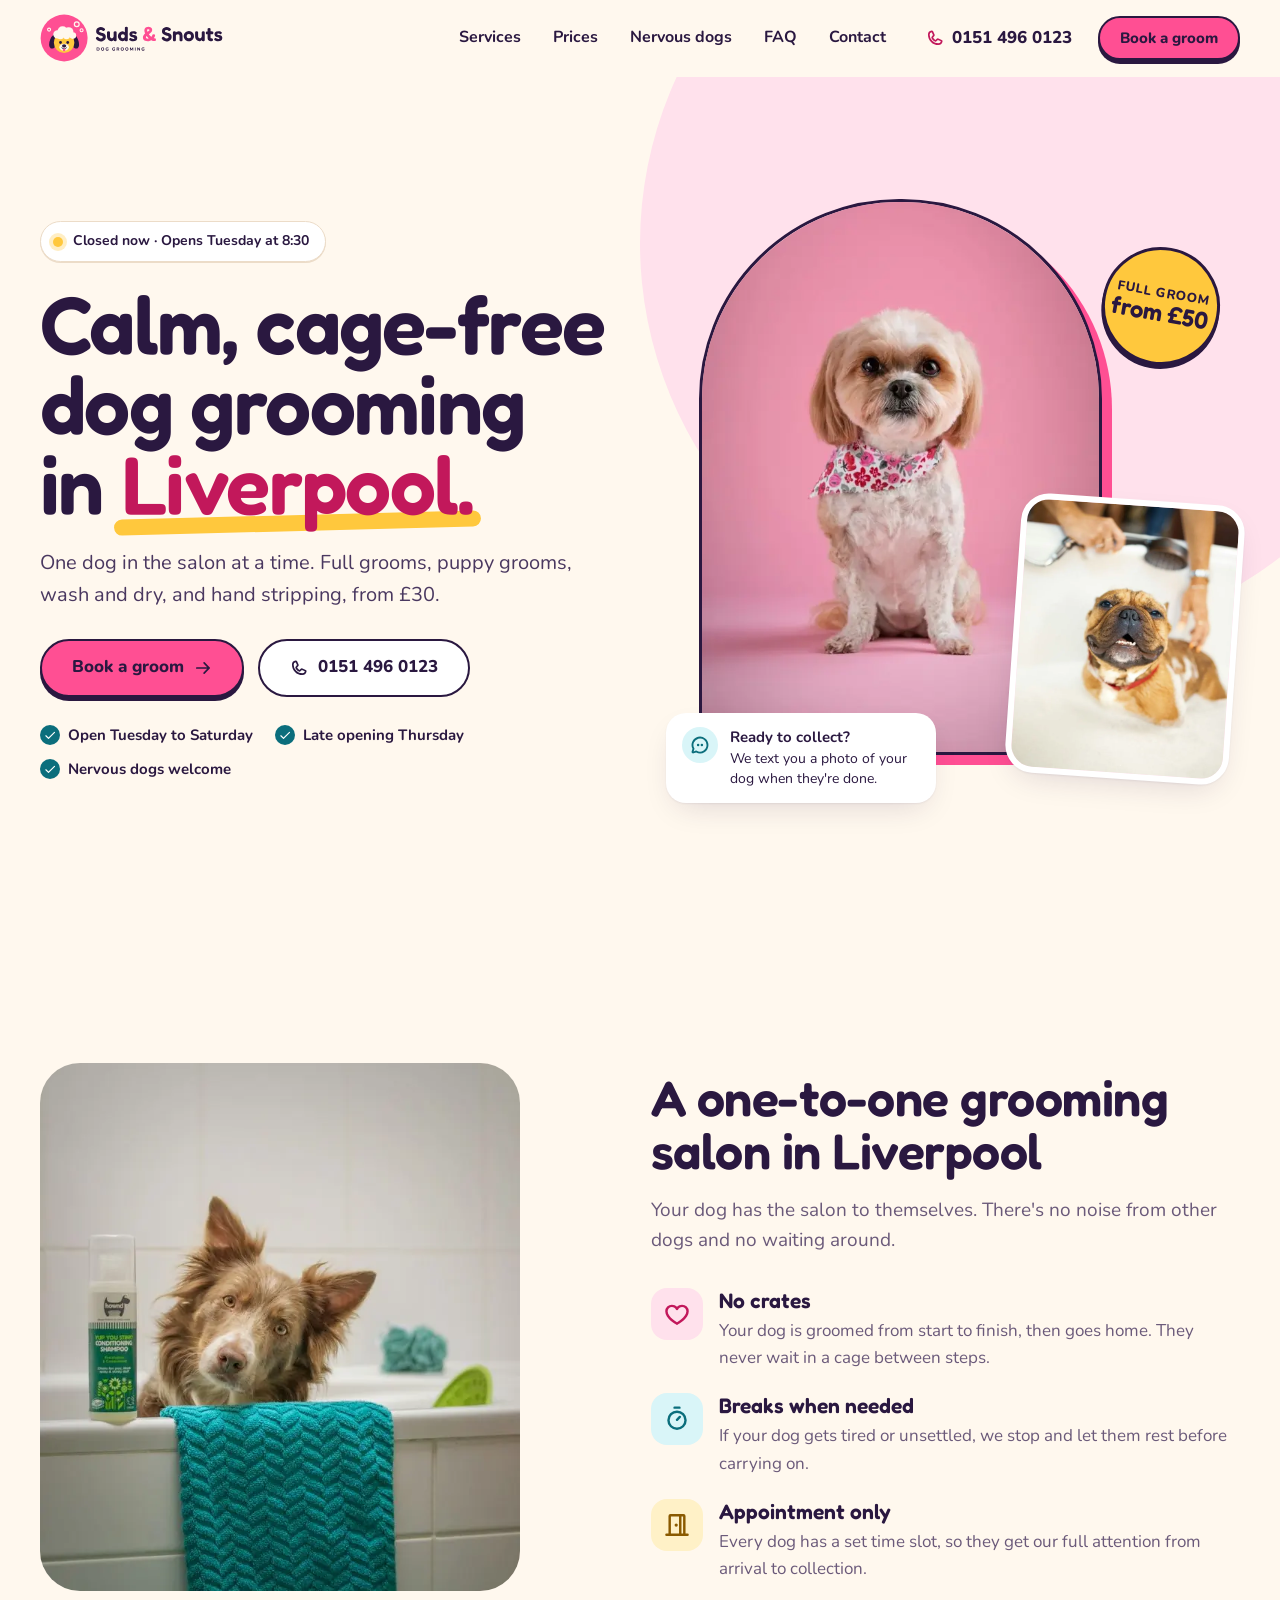
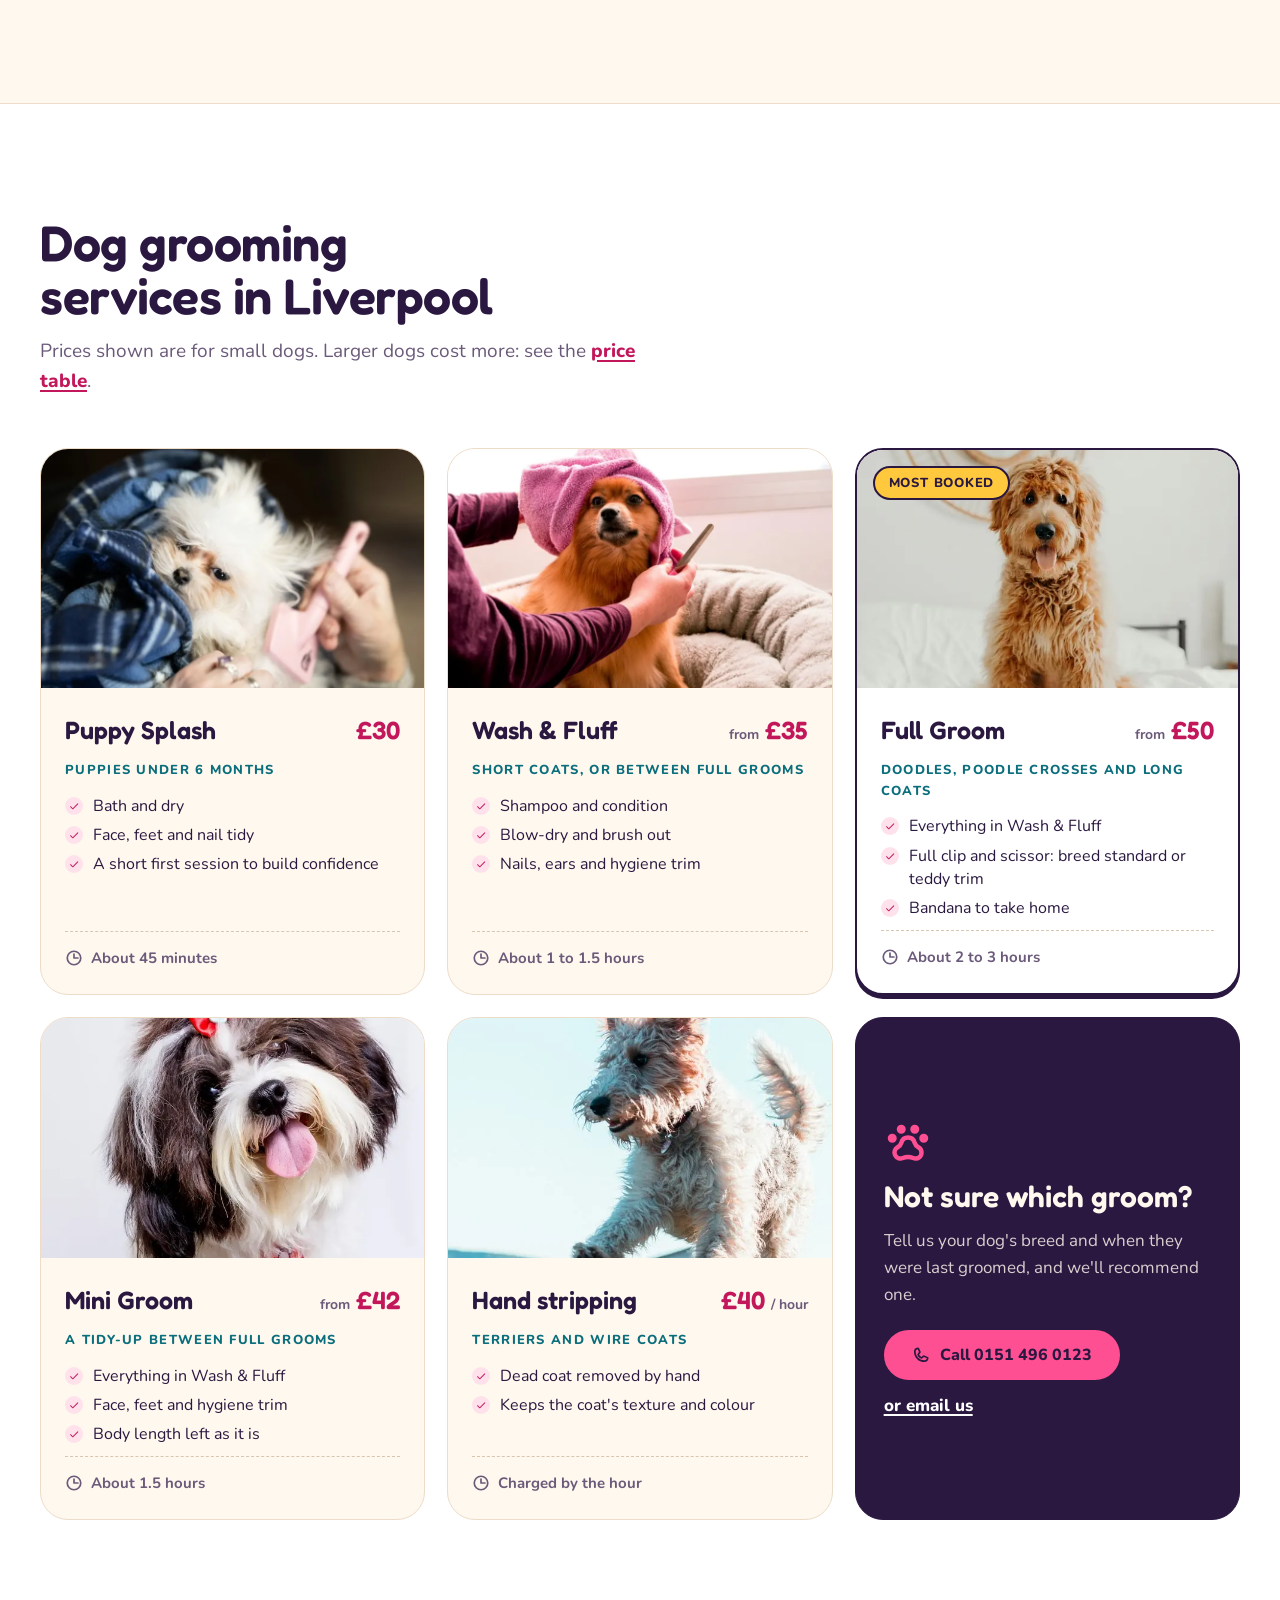
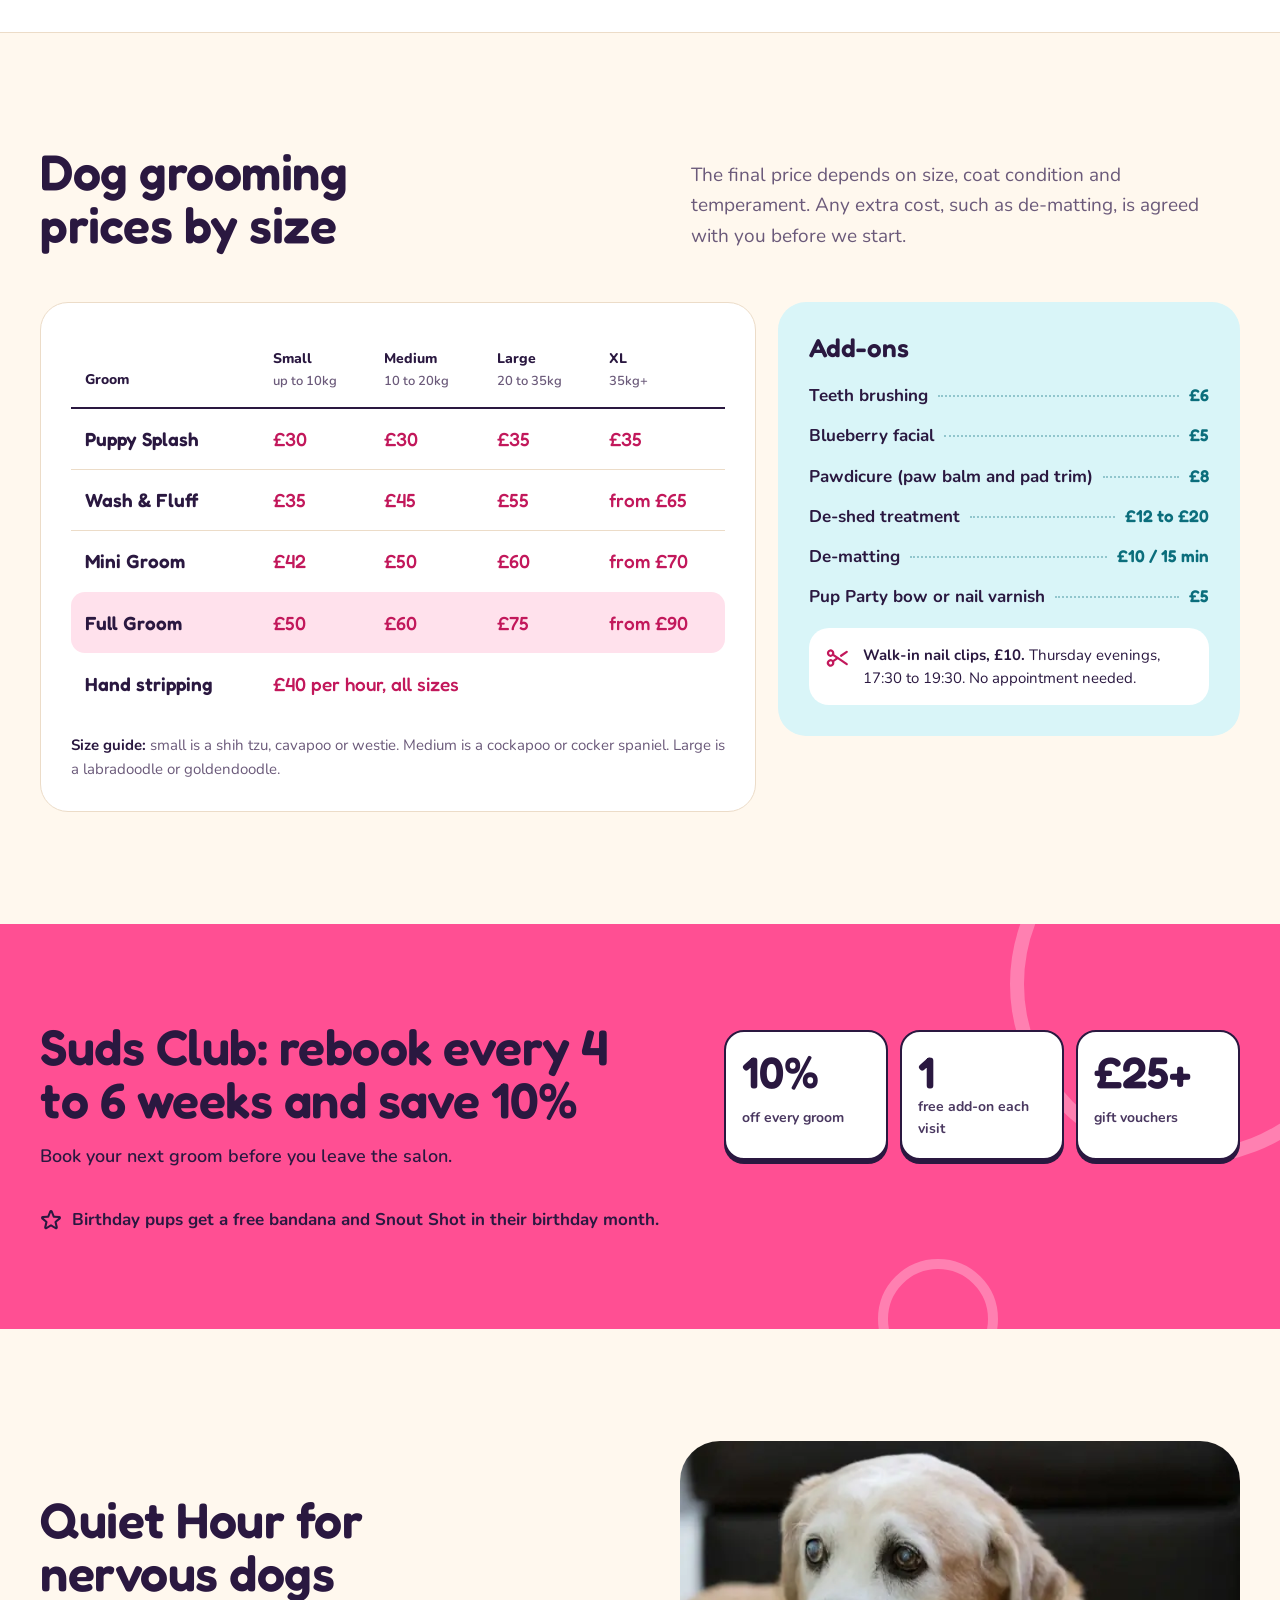
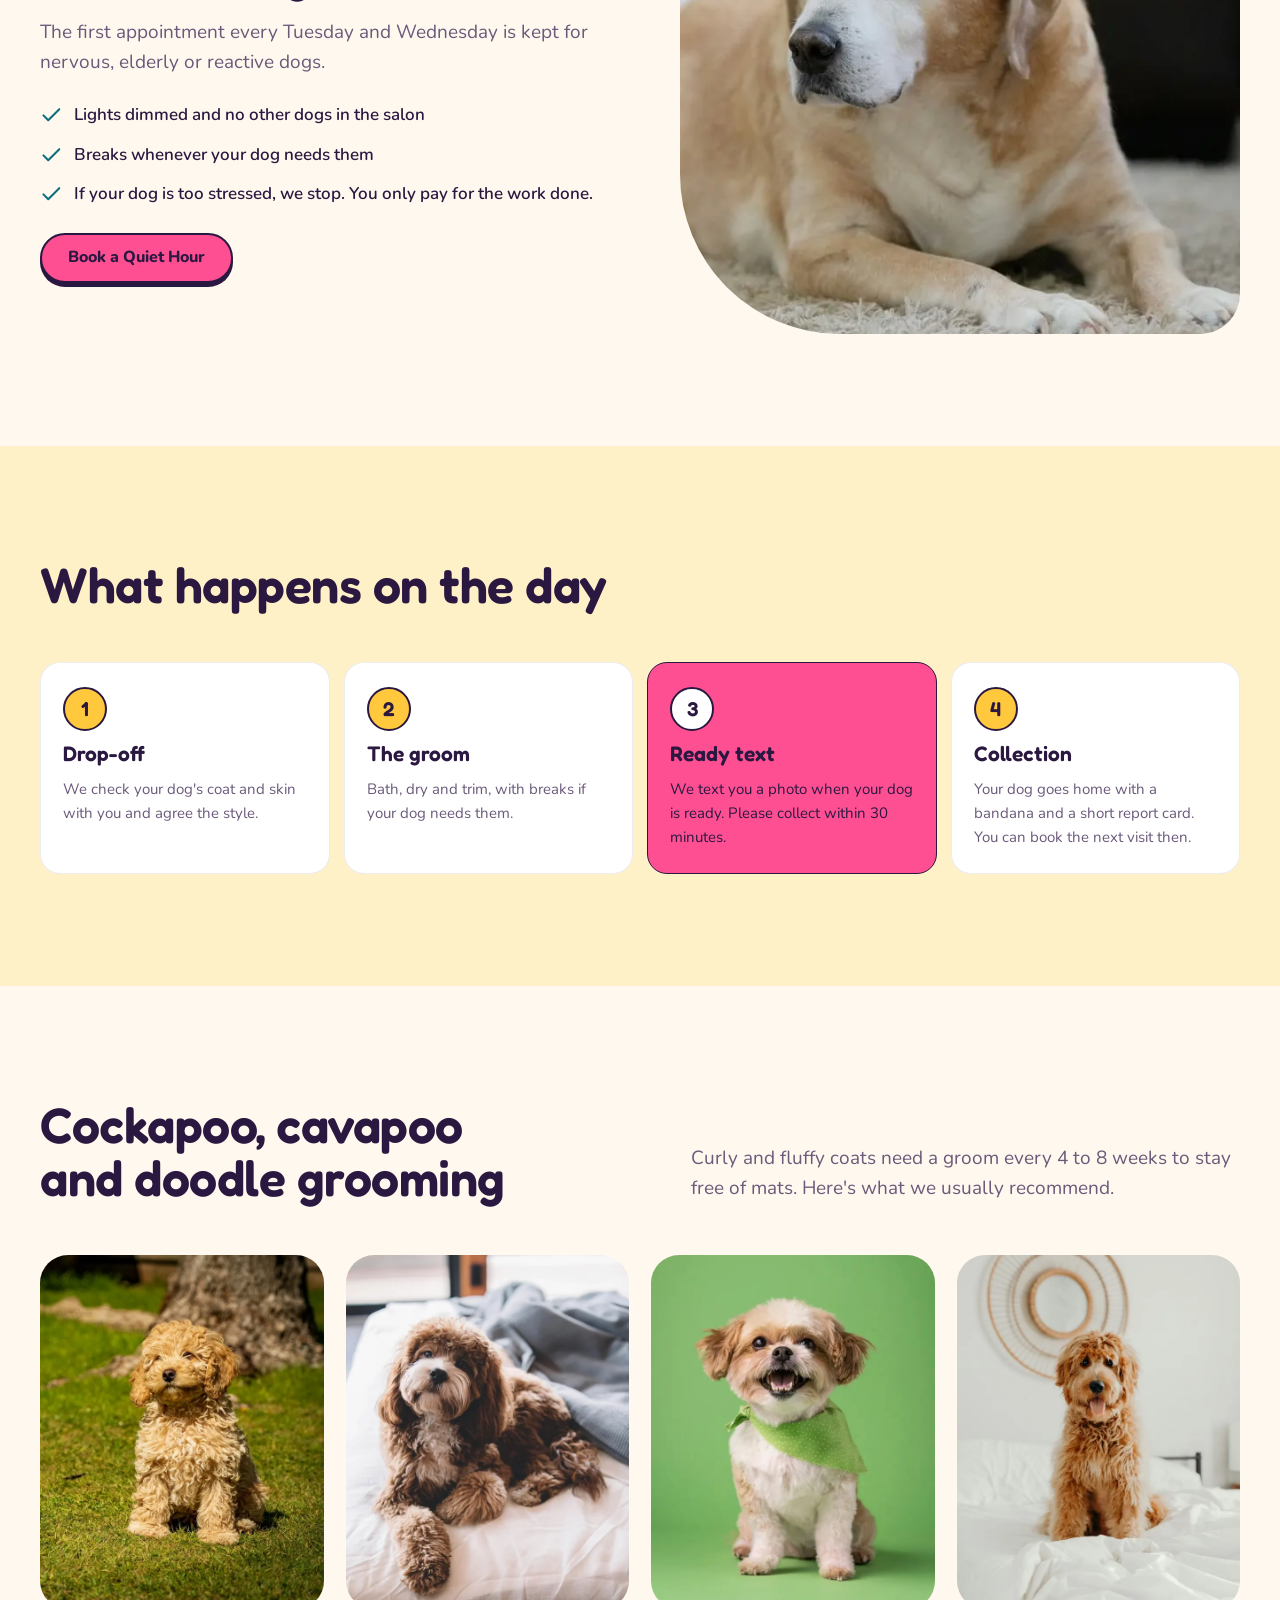
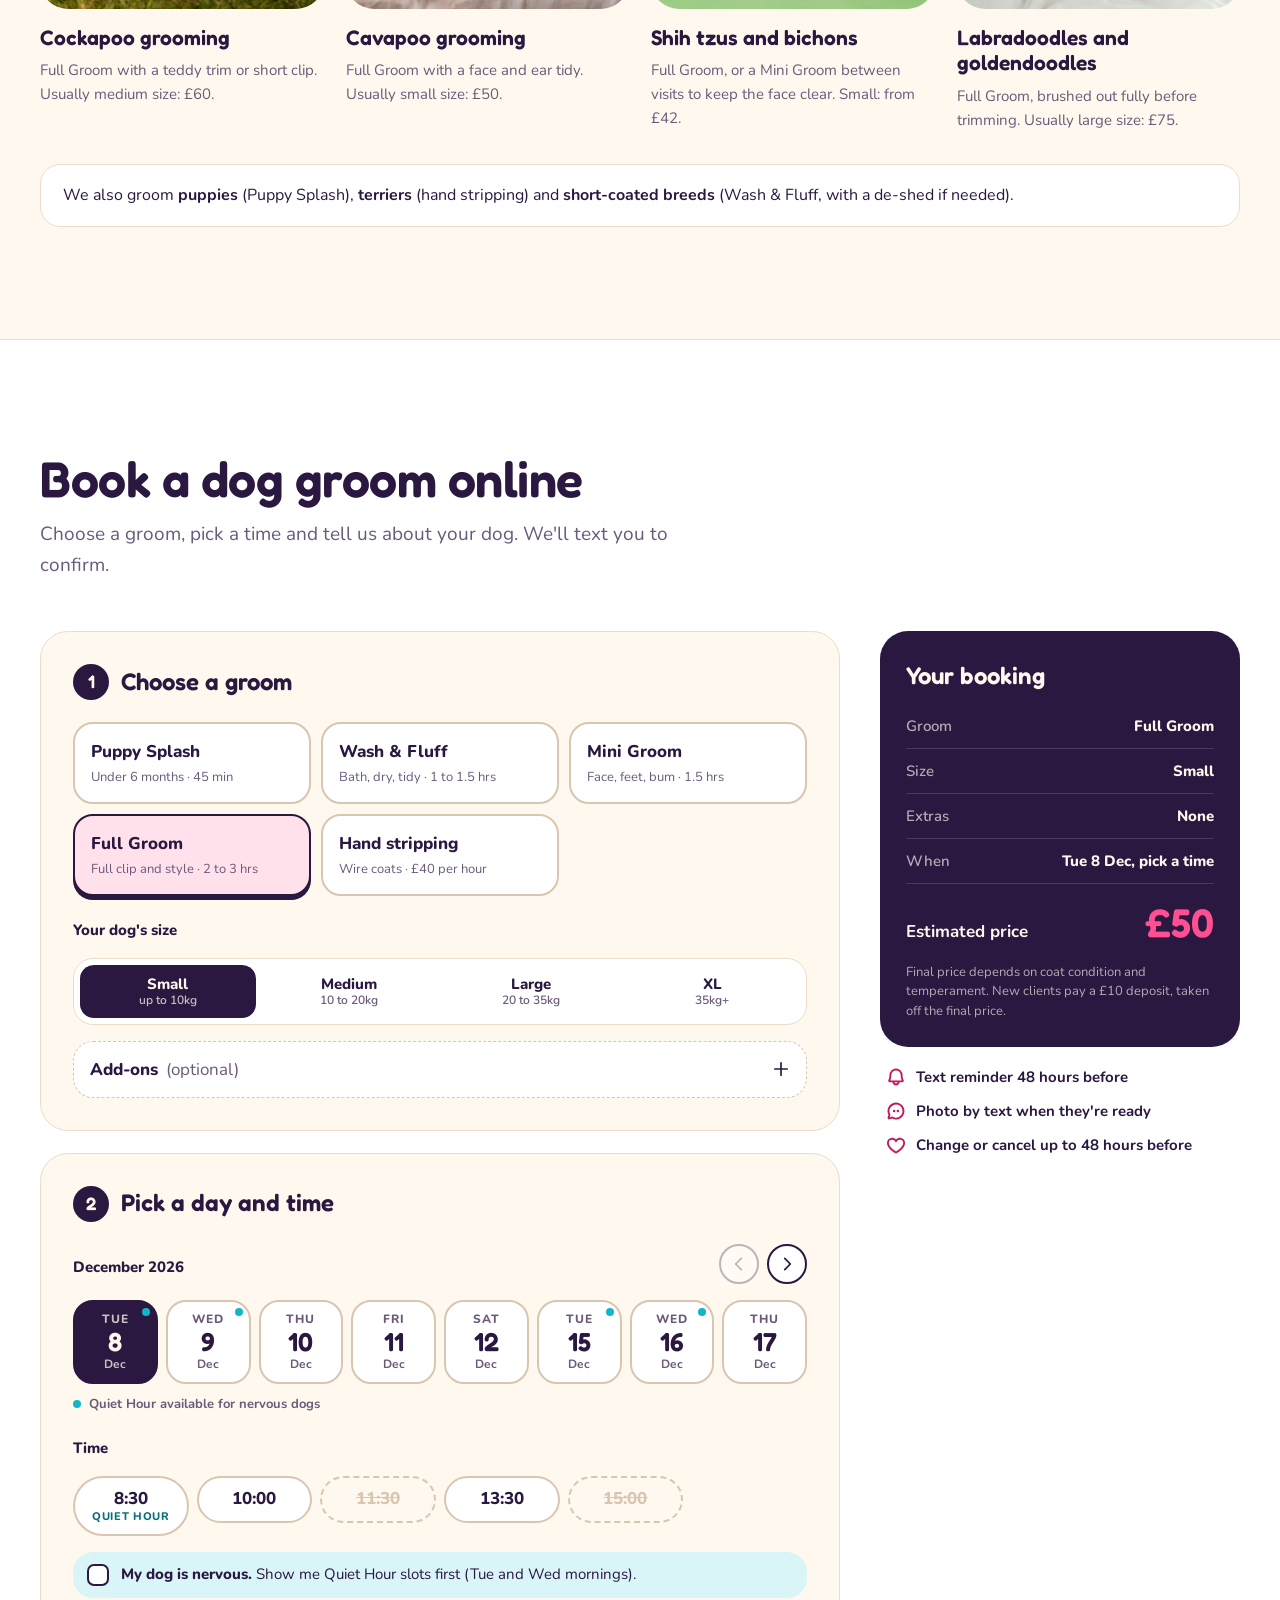
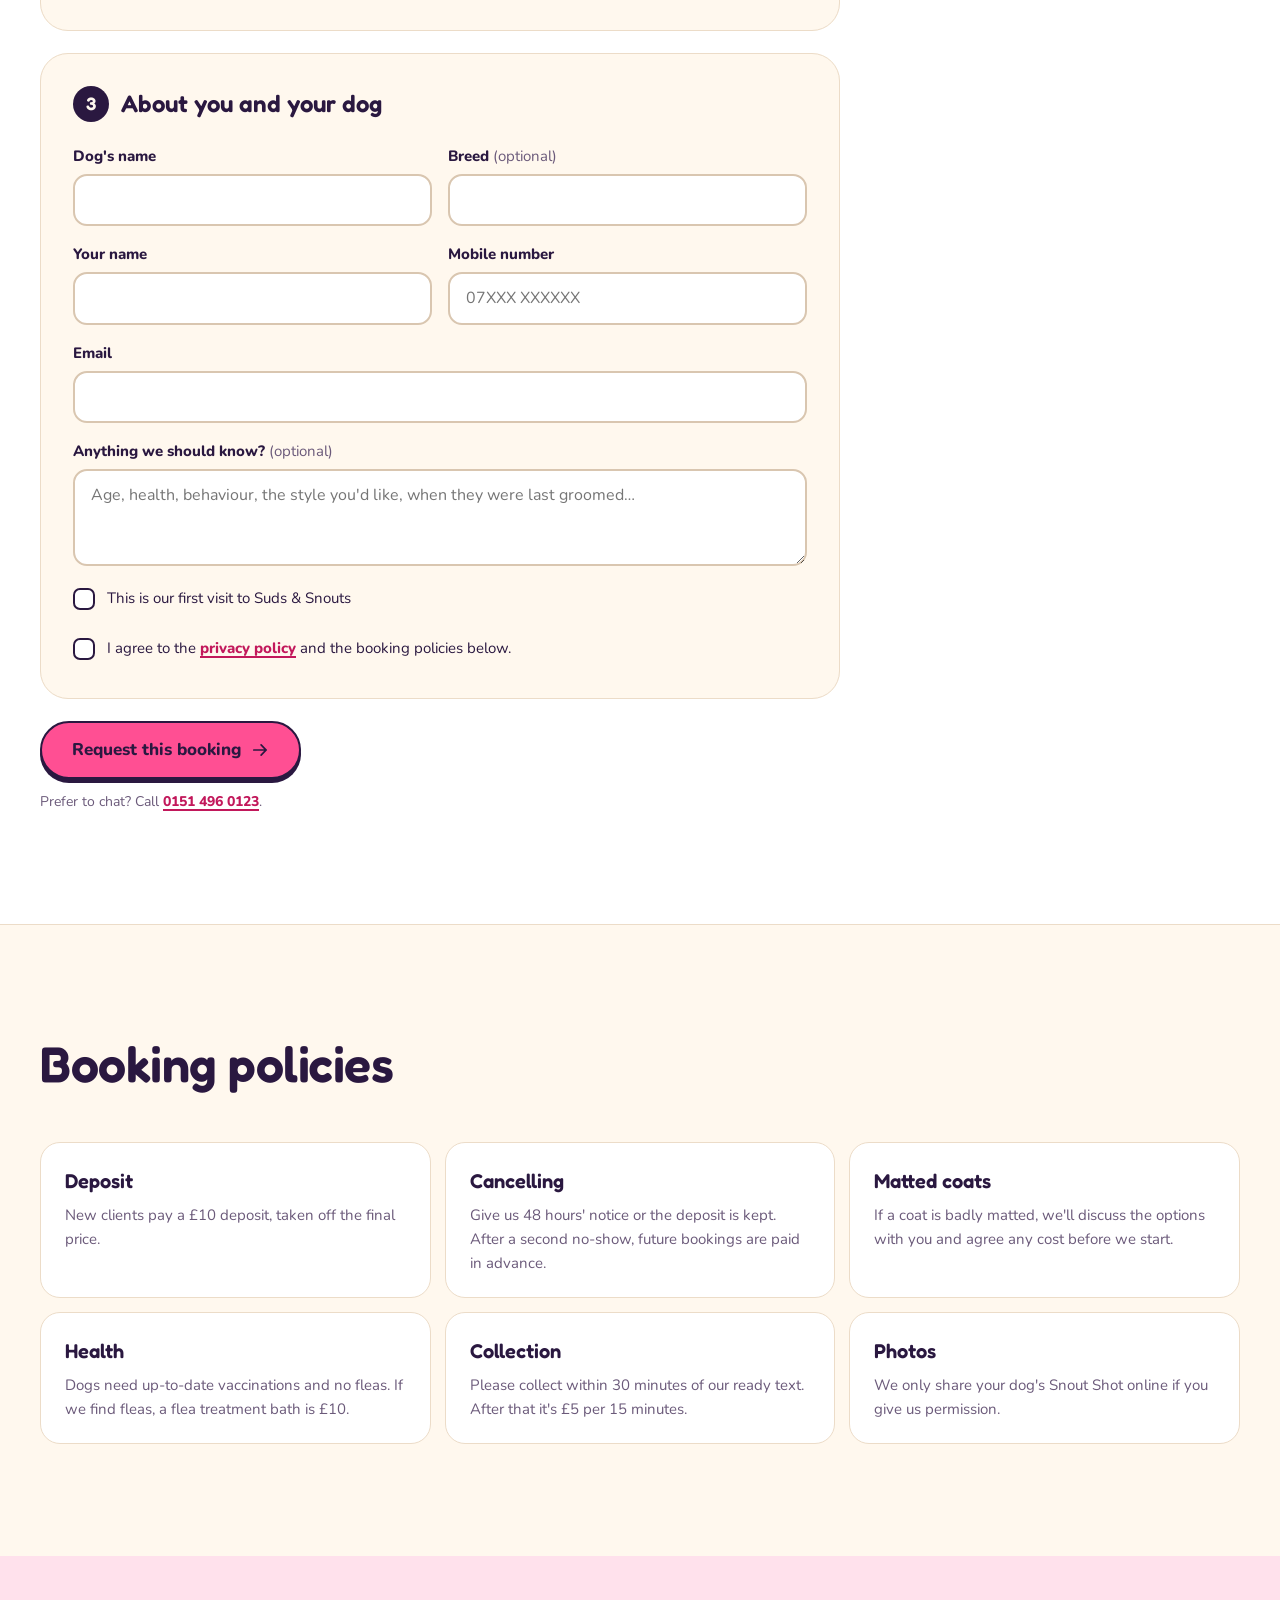
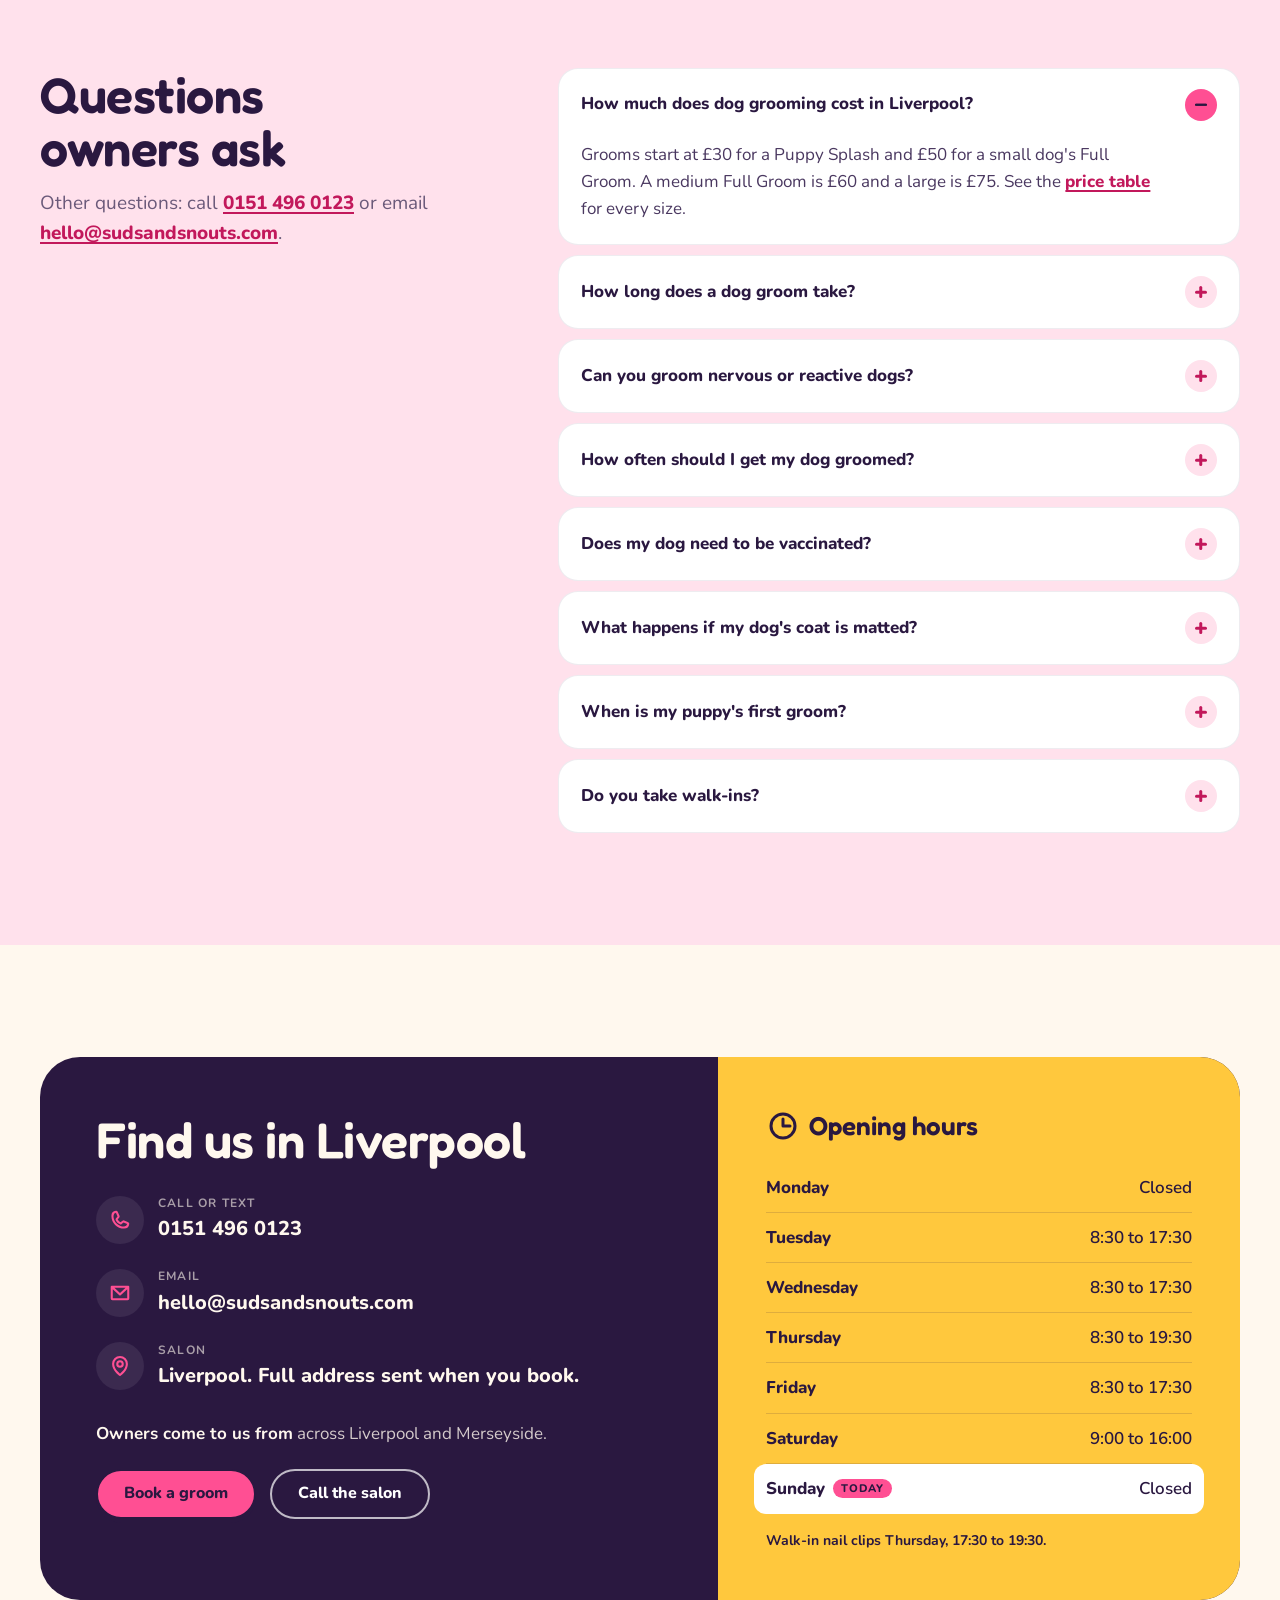
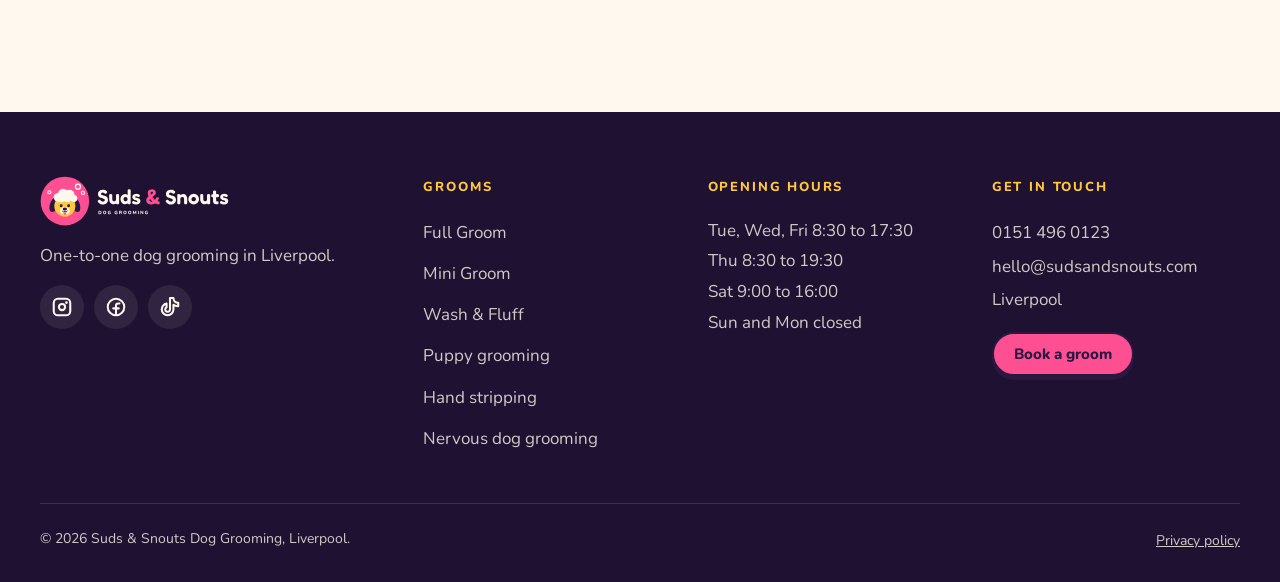
==== commit 7f679bc8: "Move the business to Liverpool - Location changed from Naas, Co. Kildare to Liverpool throughout:   " ====
--- a/index.html
+++ b/index.html
@@ -1,16 +1,16 @@
 <!doctype html>
-<html lang="en-IE">
+<html lang="en-GB">
 <head>
   <meta charset="utf-8">
   <meta name="viewport" content="width=device-width, initial-scale=1">
-  <title>Dog Grooming in Naas, Co. Kildare | Suds &amp; Snouts</title>
-  <meta name="description" content="One-to-one dog grooming in Naas, Co. Kildare. No cages, gentle hands and clear prices from €30. Nervous dogs welcome. Book online or call 087 500 4500.">
+  <title>Dog Grooming in Liverpool | Suds &amp; Snouts</title>
+  <meta name="description" content="One-to-one dog grooming in Liverpool. No cages, gentle hands and clear prices from £30. Nervous dogs welcome. Book online or call 0151 496 0123.">
   <link rel="canonical" href="https://lukebrennan.github.io/SudsAndSnouts/">
   <meta name="robots" content="index, follow, max-image-preview:large">
   <meta name="theme-color" content="#fff8ee">
   <meta name="format-detection" content="telephone=no">
-  <meta name="geo.region" content="IE-KE">
-  <meta name="geo.placename" content="Naas">
+  <meta name="geo.region" content="GB-LIV">
+  <meta name="geo.placename" content="Liverpool">
 
   <link rel="icon" href="favicon.ico" sizes="any">
   <link rel="icon" type="image/svg+xml" href="assets/brand/suds-snouts-mark.svg">
@@ -19,17 +19,17 @@
 
   <meta property="og:type" content="website">
   <meta property="og:site_name" content="Suds &amp; Snouts Dog Grooming">
-  <meta property="og:locale" content="en_IE">
+  <meta property="og:locale" content="en_GB">
   <meta property="og:url" content="https://lukebrennan.github.io/SudsAndSnouts/">
-  <meta property="og:title" content="Dog Grooming in Naas | Suds &amp; Snouts">
-  <meta property="og:description" content="One-to-one, cage-free dog grooming in Naas, Co. Kildare. Prices from €30. Book online or call 087 500 4500.">
+  <meta property="og:title" content="Dog Grooming in Liverpool | Suds &amp; Snouts">
+  <meta property="og:description" content="One-to-one, cage-free dog grooming in Liverpool. Prices from £30. Book online or call 0151 496 0123.">
   <meta property="og:image" content="https://lukebrennan.github.io/SudsAndSnouts/assets/brand/og-image.jpg">
   <meta property="og:image:width" content="1200">
   <meta property="og:image:height" content="630">
-  <meta property="og:image:alt" content="A freshly groomed fluffy dog at Suds &amp; Snouts Dog Grooming in Naas">
+  <meta property="og:image:alt" content="A freshly groomed fluffy dog at Suds &amp; Snouts Dog Grooming in Liverpool">
   <meta name="twitter:card" content="summary_large_image">
-  <meta name="twitter:title" content="Dog Grooming in Naas | Suds &amp; Snouts">
-  <meta name="twitter:description" content="One-to-one, cage-free dog grooming in Naas, Co. Kildare. Prices from €30. Book online or call 087 500 4500.">
+  <meta name="twitter:title" content="Dog Grooming in Liverpool | Suds &amp; Snouts">
+  <meta name="twitter:description" content="One-to-one, cage-free dog grooming in Liverpool. Prices from £30. Book online or call 0151 496 0123.">
   <meta name="twitter:image" content="https://lukebrennan.github.io/SudsAndSnouts/assets/brand/og-image.jpg">
 
   <link rel="preload" href="assets/fonts/fredoka/fredoka-latin-600-normal.woff2" as="font" type="font/woff2" crossorigin>
@@ -47,51 +47,31 @@
         "@id": "https://lukebrennan.github.io/SudsAndSnouts/#business",
         "name": "Suds & Snouts Dog Grooming",
         "alternateName": "Suds & Snouts",
-        "description": "One-to-one, appointment-only dog grooming salon in Naas, Co. Kildare. One dog at a time, no cages, and a Quiet Hour for nervous dogs.",
+        "description": "One-to-one, appointment-only dog grooming salon in Liverpool. One dog at a time, no cages, and a Quiet Hour for nervous dogs.",
         "url": "https://lukebrennan.github.io/SudsAndSnouts/",
-        "telephone": "+353875004500",
+        "telephone": "+441514960123",
         "email": "hello@sudsandsnouts.com",
         "logo": "https://lukebrennan.github.io/SudsAndSnouts/assets/brand/favicon-512.png",
         "image": [
           "https://lukebrennan.github.io/SudsAndSnouts/assets/brand/og-image.jpg",
           "https://lukebrennan.github.io/SudsAndSnouts/assets/img/small-white-dog-snout-shot-pink-backdrop.jpg"
         ],
-        "priceRange": "€30 to €90",
-        "currenciesAccepted": "EUR",
+        "priceRange": "£30 to £90",
+        "currenciesAccepted": "GBP",
         "address": {
           "@type": "PostalAddress",
-          "addressLocality": "Naas",
-          "addressRegion": "Co. Kildare",
-          "addressCountry": "IE"
+          "addressLocality": "Liverpool",
+          "addressRegion": "Merseyside",
+          "addressCountry": "GB"
         },
         "areaServed": [
           {
             "@type": "City",
-            "name": "Naas"
+            "name": "Liverpool"
           },
           {
-            "@type": "City",
-            "name": "Sallins"
-          },
-          {
-            "@type": "City",
-            "name": "Kill"
-          },
-          {
-            "@type": "City",
-            "name": "Johnstown"
-          },
-          {
-            "@type": "City",
-            "name": "Clane"
-          },
-          {
-            "@type": "City",
-            "name": "Newbridge"
-          },
-          {
             "@type": "AdministrativeArea",
-            "name": "County Kildare"
+            "name": "Merseyside"
           }
         ],
         "openingHoursSpecification": [
@@ -147,7 +127,7 @@
                 "@type": "PriceSpecification",
                 "minPrice": 30,
                 "maxPrice": 35,
-                "priceCurrency": "EUR"
+                "priceCurrency": "GBP"
               }
             },
             {
@@ -160,7 +140,7 @@
               "priceSpecification": {
                 "@type": "PriceSpecification",
                 "minPrice": 35,
-                "priceCurrency": "EUR"
+                "priceCurrency": "GBP"
               }
             },
             {
@@ -173,7 +153,7 @@
               "priceSpecification": {
                 "@type": "PriceSpecification",
                 "minPrice": 42,
-                "priceCurrency": "EUR"
+                "priceCurrency": "GBP"
               }
             },
             {
@@ -186,7 +166,7 @@
               "priceSpecification": {
                 "@type": "PriceSpecification",
                 "minPrice": 50,
-                "priceCurrency": "EUR"
+                "priceCurrency": "GBP"
               }
             },
             {
@@ -199,7 +179,7 @@
               "priceSpecification": {
                 "@type": "UnitPriceSpecification",
                 "price": 40,
-                "priceCurrency": "EUR",
+                "priceCurrency": "GBP",
                 "unitText": "per hour"
               }
             }
@@ -211,7 +191,7 @@
         "@id": "https://lukebrennan.github.io/SudsAndSnouts/#website",
         "url": "https://lukebrennan.github.io/SudsAndSnouts/",
         "name": "Suds & Snouts Dog Grooming",
-        "inLanguage": "en-IE",
+        "inLanguage": "en-GB",
         "publisher": {
           "@id": "https://lukebrennan.github.io/SudsAndSnouts/#business"
         }
@@ -222,10 +202,10 @@
         "mainEntity": [
           {
             "@type": "Question",
-            "name": "How much does dog grooming cost in Naas?",
+            "name": "How much does dog grooming cost in Liverpool?",
             "acceptedAnswer": {
               "@type": "Answer",
-              "text": "Grooms start at €30 for a Puppy Splash and €50 for a small dog's Full Groom. A medium Full Groom is €60 and a large is €75. See the price table for every size."
+              "text": "Grooms start at £30 for a Puppy Splash and £50 for a small dog's Full Groom. A medium Full Groom is £60 and a large is £75. See the price table for every size."
             }
           },
           {
@@ -265,7 +245,7 @@
             "name": "What happens if my dog's coat is matted?",
             "acceptedAnswer": {
               "@type": "Answer",
-              "text": "We discuss the options with you first. De-matting is €10 per 15 minutes and is always agreed before we start."
+              "text": "We discuss the options with you first. De-matting is £10 per 15 minutes and is always agreed before we start."
             }
           },
           {
@@ -281,7 +261,7 @@
             "name": "Do you take walk-ins?",
             "acceptedAnswer": {
               "@type": "Answer",
-              "text": "Walk-in nail clips are €10 on Thursday evenings from 17:30 to 19:30. All grooms are by appointment, so please book online or call."
+              "text": "Walk-in nail clips are £10 on Thursday evenings from 17:30 to 19:30. All grooms are by appointment, so please book online or call."
             }
           }
         ]
@@ -307,7 +287,7 @@
           <li><a href="#contact">Contact</a></li>
         </ul>
       </nav>
-      <a class="header-call" href="tel:+353875004500"><span class="icon icon-phone" aria-hidden="true"></span><span>087 500 4500</span></a>
+      <a class="header-call" href="tel:+441514960123"><span class="icon icon-phone" aria-hidden="true"></span><span>0151 496 0123</span></a>
       <a class="btn btn-primary btn-sm btn-header" href="#book">Book a groom</a>
       <button class="menu-toggle" type="button" aria-expanded="false" aria-controls="mobile-menu" data-menu-toggle>
         <span class="icon icon-list" aria-hidden="true"></span>
@@ -323,7 +303,7 @@
         <li><a href="#faq">FAQ</a></li>
         <li><a href="#contact">Hours and contact</a></li>
         <li class="mobile-menu-actions">
-          <a class="btn btn-secondary" href="tel:+353875004500"><span class="icon icon-phone" aria-hidden="true"></span>087 500 4500</a>
+          <a class="btn btn-secondary" href="tel:+441514960123"><span class="icon icon-phone" aria-hidden="true"></span>0151 496 0123</a>
           <a class="btn btn-primary" href="#book">Book a groom</a>
         </li>
       </ul>
@@ -335,12 +315,12 @@
     <section class="hero" id="top" aria-labelledby="hero-title">
       <div class="container hero-grid">
         <div class="hero-copy">
-          <p class="open-status" data-open-status><span class="dot" aria-hidden="true"></span><span data-open-text>Naas, Co. Kildare</span></p>
-          <h1 id="hero-title" class="hero-title">Calm, <span class="nowrap">cage-free</span> dog grooming in <span class="hl">Naas.</span></h1>
-          <p class="hero-lead">One dog in the salon at a time. Full grooms, puppy grooms, wash and dry, and hand stripping, from €30.</p>
+          <p class="open-status" data-open-status><span class="dot" aria-hidden="true"></span><span data-open-text>Liverpool</span></p>
+          <h1 id="hero-title" class="hero-title">Calm, <span class="nowrap">cage-free</span> dog grooming in <span class="hl">Liverpool.</span></h1>
+          <p class="hero-lead">One dog in the salon at a time. Full grooms, puppy grooms, wash and dry, and hand stripping, from £30.</p>
           <div class="btn-row">
             <a class="btn btn-primary btn-lg" href="#book">Book a groom <span class="icon icon-arrow" aria-hidden="true"></span></a>
-            <a class="btn btn-secondary btn-lg" href="tel:+353875004500"><span class="icon icon-phone" aria-hidden="true"></span>087 500 4500</a>
+            <a class="btn btn-secondary btn-lg" href="tel:+441514960123"><span class="icon icon-phone" aria-hidden="true"></span>0151 496 0123</a>
           </div>
           <ul class="hero-points">
             <li><span class="icon icon-check" aria-hidden="true"></span>Open Tuesday to Saturday</li>
@@ -354,16 +334,16 @@
             <picture>
               <source type="image/webp" srcset="assets/img/small-white-dog-snout-shot-pink-backdrop-sm.webp 640w, assets/img/small-white-dog-snout-shot-pink-backdrop.webp 1200w" sizes="(max-width: 899px) 78vw, 34vw">
               <img src="assets/img/small-white-dog-snout-shot-pink-backdrop.jpg" srcset="assets/img/small-white-dog-snout-shot-pink-backdrop-sm.jpg 640w, assets/img/small-white-dog-snout-shot-pink-backdrop.jpg 1200w" sizes="(max-width: 899px) 78vw, 34vw" width="1200" height="1500" fetchpriority="high"
-                   alt="Freshly groomed small fluffy dog in a floral bandana sitting on a pink backdrop after a groom in Naas">
+                   alt="Freshly groomed small fluffy dog in a floral bandana sitting on a pink backdrop after a groom in Liverpool">
             </picture>
           </figure>
           <figure class="hero-photo hero-photo-small">
             <picture>
-              <source type="image/webp" srcset="assets/img/dog-bubble-bath-wash-naas-sm.webp" >
-              <img src="assets/img/dog-bubble-bath-wash-naas-sm.jpg" width="640" height="800" loading="lazy" alt="Happy dog enjoying a bubbly bath during a Wash and Fluff">
+              <source type="image/webp" srcset="assets/img/dog-bubble-bath-wash-liverpool-sm.webp" >
+              <img src="assets/img/dog-bubble-bath-wash-liverpool-sm.jpg" width="640" height="800" loading="lazy" alt="Happy dog enjoying a bubbly bath during a Wash and Fluff">
             </picture>
           </figure>
-          <p class="hero-sticker" aria-hidden="true"><span>Full groom</span><strong>from €50</strong></p>
+          <p class="hero-sticker" aria-hidden="true"><span>Full groom</span><strong>from £50</strong></p>
           <p class="hero-card"><span class="icon icon-chat" aria-hidden="true"></span><span><strong>Ready to collect?</strong> We text you a photo of your dog when they're done.</span></p>
         </div>
       </div>
@@ -380,8 +360,8 @@
           </picture>
         </figure>
         <div class="promise-copy">
-          <h2 id="promise-title" class="h2">A one-to-one grooming salon in Naas</h2>
-          <p class="lead">Your dog has the salon to themselves, on the high street in Naas. There's no noise from other dogs and no waiting around.</p>
+          <h2 id="promise-title" class="h2">A one-to-one grooming salon in Liverpool</h2>
+          <p class="lead">Your dog has the salon to themselves. There's no noise from other dogs and no waiting around.</p>
           <ul class="promise-points">
             <li>
               <span class="pp-icon pp-pink"><span class="icon icon-heart" aria-hidden="true"></span></span>
@@ -393,7 +373,7 @@
             </li>
             <li>
               <span class="pp-icon pp-sunny"><span class="icon icon-door" aria-hidden="true"></span></span>
-              <div><h3>Groomed in view</h3><p>The grooming table can be seen from the front window on the high street.</p></div>
+              <div><h3>Appointment only</h3><p>Every dog has a set time slot, so they get our full attention from arrival to collection.</p></div>
             </li>
           </ul>
         </div>
@@ -404,7 +384,7 @@
     <section class="section services" id="services" aria-labelledby="services-title">
       <div class="container">
         <div class="section-head">
-          <h2 id="services-title" class="h2">Dog grooming services in Naas</h2>
+          <h2 id="services-title" class="h2">Dog grooming services in Liverpool</h2>
           <p class="lead">Prices shown are for small dogs. Larger dogs cost more: see the <a class="text-link" href="#prices">price table</a>.</p>
         </div>
         <div class="service-grid" data-reveal>
@@ -416,7 +396,7 @@
               </picture>
             </div>
             <div class="service-body">
-              <div class="service-top"><h3>Puppy Splash</h3><p class="price">€30</p></div>
+              <div class="service-top"><h3>Puppy Splash</h3><p class="price">£30</p></div>
               <p class="service-for">Puppies under 6 months</p>
               <ul class="ticks">
                 <li>Bath and dry</li>
@@ -435,7 +415,7 @@
               </picture>
             </div>
             <div class="service-body">
-              <div class="service-top"><h3>Wash &amp; Fluff</h3><p class="price"><span class="from">from</span> €35</p></div>
+              <div class="service-top"><h3>Wash &amp; Fluff</h3><p class="price"><span class="from">from</span> £35</p></div>
               <p class="service-for">Short coats, or between full grooms</p>
               <ul class="ticks">
                 <li>Shampoo and condition</li>
@@ -455,7 +435,7 @@
               </picture>
             </div>
             <div class="service-body">
-              <div class="service-top"><h3>Full Groom</h3><p class="price"><span class="from">from</span> €50</p></div>
+              <div class="service-top"><h3>Full Groom</h3><p class="price"><span class="from">from</span> £50</p></div>
               <p class="service-for">Doodles, poodle crosses and long coats</p>
               <ul class="ticks">
                 <li>Everything in Wash &amp; Fluff</li>
@@ -474,7 +454,7 @@
               </picture>
             </div>
             <div class="service-body">
-              <div class="service-top"><h3>Mini Groom</h3><p class="price"><span class="from">from</span> €42</p></div>
+              <div class="service-top"><h3>Mini Groom</h3><p class="price"><span class="from">from</span> £42</p></div>
               <p class="service-for">A tidy-up between full grooms</p>
               <ul class="ticks">
                 <li>Everything in Wash &amp; Fluff</li>
@@ -493,7 +473,7 @@
               </picture>
             </div>
             <div class="service-body">
-              <div class="service-top"><h3>Hand stripping</h3><p class="price">€40 <span class="from">/ hour</span></p></div>
+              <div class="service-top"><h3>Hand stripping</h3><p class="price">£40 <span class="from">/ hour</span></p></div>
               <p class="service-for">Terriers and wire coats</p>
               <ul class="ticks">
                 <li>Dead coat removed by hand</li>
@@ -508,7 +488,7 @@
             <h3>Not sure which groom?</h3>
             <p>Tell us your dog's breed and when they were last groomed, and we'll recommend one.</p>
             <div class="help-actions">
-              <a class="btn btn-ink" href="tel:+353875004500"><span class="icon icon-phone" aria-hidden="true"></span>Call 087 500 4500</a>
+              <a class="btn btn-ink" href="tel:+441514960123"><span class="icon icon-phone" aria-hidden="true"></span>Call 0151 496 0123</a>
               <a class="text-link text-link-light" href="mailto:hello@sudsandsnouts.com">or email us</a>
             </div>
           </aside>
@@ -530,16 +510,16 @@
           <div class="price-card">
             <div class="table-scroll" tabindex="0" role="region" aria-label="Grooming prices by dog size">
               <table class="price-table">
-                <caption class="visually-hidden">Dog grooming prices in euro by dog size</caption>
+                <caption class="visually-hidden">Dog grooming prices in pounds by dog size</caption>
                 <thead>
                   <tr><th scope="col">Groom</th><th scope="col">Small <span>up to 10kg</span></th><th scope="col">Medium <span>10 to 20kg</span></th><th scope="col">Large <span>20 to 35kg</span></th><th scope="col">XL <span>35kg+</span></th></tr>
                 </thead>
                 <tbody>
-                  <tr><th scope="row">Puppy Splash</th><td data-size="Small">€30</td><td data-size="Medium">€30</td><td data-size="Large">€35</td><td data-size="XL">€35</td></tr>
-                  <tr><th scope="row">Wash &amp; Fluff</th><td data-size="Small">€35</td><td data-size="Medium">€45</td><td data-size="Large">€55</td><td data-size="XL">from €65</td></tr>
-                  <tr><th scope="row">Mini Groom</th><td data-size="Small">€42</td><td data-size="Medium">€50</td><td data-size="Large">€60</td><td data-size="XL">from €70</td></tr>
-                  <tr class="row-featured"><th scope="row">Full Groom</th><td data-size="Small">€50</td><td data-size="Medium">€60</td><td data-size="Large">€75</td><td data-size="XL">from €90</td></tr>
-                  <tr><th scope="row">Hand stripping</th><td colspan="4" data-size="All sizes">€40 per hour, all sizes</td></tr>
+                  <tr><th scope="row">Puppy Splash</th><td data-size="Small">£30</td><td data-size="Medium">£30</td><td data-size="Large">£35</td><td data-size="XL">£35</td></tr>
+                  <tr><th scope="row">Wash &amp; Fluff</th><td data-size="Small">£35</td><td data-size="Medium">£45</td><td data-size="Large">£55</td><td data-size="XL">from £65</td></tr>
+                  <tr><th scope="row">Mini Groom</th><td data-size="Small">£42</td><td data-size="Medium">£50</td><td data-size="Large">£60</td><td data-size="XL">from £70</td></tr>
+                  <tr class="row-featured"><th scope="row">Full Groom</th><td data-size="Small">£50</td><td data-size="Medium">£60</td><td data-size="Large">£75</td><td data-size="XL">from £90</td></tr>
+                  <tr><th scope="row">Hand stripping</th><td colspan="4" data-size="All sizes">£40 per hour, all sizes</td></tr>
                 </tbody>
               </table>
             </div>
@@ -549,16 +529,16 @@
           <div class="extras-card" id="extras">
             <h3 class="h3">Add-ons</h3>
             <ul class="extras-list">
-              <li><span>Teeth brushing</span><span class="dots" aria-hidden="true"></span><strong>€6</strong></li>
-              <li><span>Blueberry facial</span><span class="dots" aria-hidden="true"></span><strong>€5</strong></li>
-              <li><span>Pawdicure (paw balm and pad trim)</span><span class="dots" aria-hidden="true"></span><strong>€8</strong></li>
-              <li><span>De-shed treatment</span><span class="dots" aria-hidden="true"></span><strong>€12 to €20</strong></li>
-              <li><span>De-matting</span><span class="dots" aria-hidden="true"></span><strong>€10 / 15 min</strong></li>
-              <li><span>Pup Party bow or nail varnish</span><span class="dots" aria-hidden="true"></span><strong>€5</strong></li>
+              <li><span>Teeth brushing</span><span class="dots" aria-hidden="true"></span><strong>£6</strong></li>
+              <li><span>Blueberry facial</span><span class="dots" aria-hidden="true"></span><strong>£5</strong></li>
+              <li><span>Pawdicure (paw balm and pad trim)</span><span class="dots" aria-hidden="true"></span><strong>£8</strong></li>
+              <li><span>De-shed treatment</span><span class="dots" aria-hidden="true"></span><strong>£12 to £20</strong></li>
+              <li><span>De-matting</span><span class="dots" aria-hidden="true"></span><strong>£10 / 15 min</strong></li>
+              <li><span>Pup Party bow or nail varnish</span><span class="dots" aria-hidden="true"></span><strong>£5</strong></li>
             </ul>
             <div class="walkin">
               <span class="icon icon-scissors" aria-hidden="true"></span>
-              <p><strong>Walk-in nail clips, €10.</strong> Thursday evenings, 17:30 to 19:30. No appointment needed.</p>
+              <p><strong>Walk-in nail clips, £10.</strong> Thursday evenings, 17:30 to 19:30. No appointment needed.</p>
             </div>
           </div>
         </div>
@@ -575,7 +555,7 @@
         <ul class="club-perks">
           <li><strong>10%</strong><span>off every groom</span></li>
           <li><strong>1</strong><span>free add-on each visit</span></li>
-          <li><strong>€25+</strong><span>gift vouchers</span></li>
+          <li><strong>£25+</strong><span>gift vouchers</span></li>
         </ul>
         <p class="club-note"><span class="icon icon-star" aria-hidden="true"></span>Birthday pups get a free bandana and Snout Shot in their birthday month.</p>
       </div>
@@ -630,24 +610,24 @@
         </div>
         <div class="breed-grid" data-reveal>
           <article class="breed-card">
-            <div class="breed-photo"><picture><source type="image/webp" srcset="assets/img/cockapoo-puppy-grooming-naas-sm.webp"><img src="assets/img/cockapoo-puppy-grooming-naas-sm.jpg" width="640" height="800" loading="lazy" alt="Apricot cockapoo puppy with a curly coat sitting on grass"></picture></div>
+            <div class="breed-photo"><picture><source type="image/webp" srcset="assets/img/cockapoo-puppy-grooming-liverpool-sm.webp"><img src="assets/img/cockapoo-puppy-grooming-liverpool-sm.jpg" width="640" height="800" loading="lazy" alt="Apricot cockapoo puppy with a curly coat sitting on grass"></picture></div>
             <h3>Cockapoo grooming</h3>
-            <p>Full Groom with a teddy trim or short clip. Usually medium size: €60.</p>
+            <p>Full Groom with a teddy trim or short clip. Usually medium size: £60.</p>
           </article>
           <article class="breed-card">
-            <div class="breed-photo"><picture><source type="image/webp" srcset="assets/img/cavapoo-grooming-naas-sm.webp"><img src="assets/img/cavapoo-grooming-naas-sm.jpg" width="640" height="800" loading="lazy" alt="Fluffy red and white cavapoo lying on a white bed"></picture></div>
+            <div class="breed-photo"><picture><source type="image/webp" srcset="assets/img/cavapoo-grooming-liverpool-sm.webp"><img src="assets/img/cavapoo-grooming-liverpool-sm.jpg" width="640" height="800" loading="lazy" alt="Fluffy red and white cavapoo lying on a white bed"></picture></div>
             <h3>Cavapoo grooming</h3>
-            <p>Full Groom with a face and ear tidy. Usually small size: €50.</p>
+            <p>Full Groom with a face and ear tidy. Usually small size: £50.</p>
           </article>
           <article class="breed-card">
             <div class="breed-photo"><picture><source type="image/webp" srcset="assets/img/dog-bandana-fresh-groom-sm.webp"><img src="assets/img/dog-bandana-fresh-groom-sm.jpg" width="640" height="800" loading="lazy" alt="Happy freshly groomed small dog in a green bandana"></picture></div>
             <h3>Shih tzus and bichons</h3>
-            <p>Full Groom, or a Mini Groom between visits to keep the face clear. Small: from €42.</p>
+            <p>Full Groom, or a Mini Groom between visits to keep the face clear. Small: from £42.</p>
           </article>
           <article class="breed-card">
             <div class="breed-photo"><picture><source type="image/webp" srcset="assets/img/doodle-full-groom-fluffy-coat-sm.webp"><img src="assets/img/doodle-full-groom-fluffy-coat-sm.jpg" width="640" height="800" loading="lazy" alt="Apricot labradoodle with a fluffy teddy coat"></picture></div>
             <h3>Labradoodles and goldendoodles</h3>
-            <p>Full Groom, brushed out fully before trimming. Usually large size: €75.</p>
+            <p>Full Groom, brushed out fully before trimming. Usually large size: £75.</p>
           </article>
         </div>
         <p class="breed-more">We also groom <strong>puppies</strong> (Puppy Splash), <strong>terriers</strong> (hand stripping) and <strong>short-coated breeds</strong> (Wash &amp; Fluff, with a de-shed if needed).</p>
@@ -672,7 +652,7 @@
                 <label class="choice"><input type="radio" name="service" value="wash" data-label="Wash &amp; Fluff"><span class="choice-box"><span class="choice-name">Wash &amp; Fluff</span><span class="choice-meta">Bath, dry, tidy · 1 to 1.5 hrs</span></span></label>
                 <label class="choice"><input type="radio" name="service" value="mini" data-label="Mini Groom"><span class="choice-box"><span class="choice-name">Mini Groom</span><span class="choice-meta">Face, feet, bum · 1.5 hrs</span></span></label>
                 <label class="choice"><input type="radio" name="service" value="full" data-label="Full Groom" checked><span class="choice-box"><span class="choice-name">Full Groom</span><span class="choice-meta">Full clip and style · 2 to 3 hrs</span></span></label>
-                <label class="choice"><input type="radio" name="service" value="strip" data-label="Hand stripping"><span class="choice-box"><span class="choice-name">Hand stripping</span><span class="choice-meta">Wire coats · €40 per hour</span></span></label>
+                <label class="choice"><input type="radio" name="service" value="strip" data-label="Hand stripping"><span class="choice-box"><span class="choice-name">Hand stripping</span><span class="choice-meta">Wire coats · £40 per hour</span></span></label>
               </div>
 
               <p class="field-label" id="size-label">Your dog's size</p>
@@ -686,10 +666,10 @@
               <details class="addons">
                 <summary>Add-ons <span class="muted">(optional)</span><span class="icon icon-plus" aria-hidden="true"></span></summary>
                 <div class="addon-checks">
-                  <label class="check"><input type="checkbox" name="addons" value="Teeth brushing" data-price="6"><span>Teeth brushing <strong>€6</strong></span></label>
-                  <label class="check"><input type="checkbox" name="addons" value="Blueberry facial" data-price="5"><span>Blueberry facial <strong>€5</strong></span></label>
-                  <label class="check"><input type="checkbox" name="addons" value="Pawdicure" data-price="8"><span>Pawdicure <strong>€8</strong></span></label>
-                  <label class="check"><input type="checkbox" name="addons" value="Pup Party" data-price="5"><span>Pup Party bow or varnish <strong>€5</strong></span></label>
+                  <label class="check"><input type="checkbox" name="addons" value="Teeth brushing" data-price="6"><span>Teeth brushing <strong>£6</strong></span></label>
+                  <label class="check"><input type="checkbox" name="addons" value="Blueberry facial" data-price="5"><span>Blueberry facial <strong>£5</strong></span></label>
+                  <label class="check"><input type="checkbox" name="addons" value="Pawdicure" data-price="8"><span>Pawdicure <strong>£8</strong></span></label>
+                  <label class="check"><input type="checkbox" name="addons" value="Pup Party" data-price="5"><span>Pup Party bow or varnish <strong>£5</strong></span></label>
                 </div>
               </details>
             </fieldset>
@@ -739,7 +719,7 @@
                 </div>
                 <div class="field">
                   <label for="f-phone">Mobile number</label>
-                  <input id="f-phone" name="phone" type="tel" autocomplete="tel" inputmode="tel" placeholder="08X XXX XXXX" required>
+                  <input id="f-phone" name="phone" type="tel" autocomplete="tel" inputmode="tel" placeholder="07XXX XXXXXX" required>
                   <p class="field-error" data-error-for="phone" hidden>Please add a mobile number so we can text you.</p>
                 </div>
                 <div class="field field-full">
@@ -758,9 +738,9 @@
             </fieldset>
 
             <div class="book-submit">
-              <p class="submit-total"><span><span data-sum="service">Full Groom</span>, <span data-sum="size">Small</span><br><span data-sum="when">Pick a day and time</span></span><strong data-sum="price">€50</strong></p>
+              <p class="submit-total"><span><span data-sum="service">Full Groom</span>, <span data-sum="size">Small</span><br><span data-sum="when">Pick a day and time</span></span><strong data-sum="price">£50</strong></p>
               <button class="btn btn-primary btn-lg" type="submit">Request this booking <span class="icon icon-arrow" aria-hidden="true"></span></button>
-              <p class="small muted">Prefer to chat? Call <a class="text-link" href="tel:+353875004500">087 500 4500</a>.</p>
+              <p class="small muted">Prefer to chat? Call <a class="text-link" href="tel:+441514960123">0151 496 0123</a>.</p>
             </div>
           </form>
 
@@ -775,9 +755,9 @@
               </dl>
               <div class="summary-total">
                 <span>Estimated price</span>
-                <strong data-sum="price">€50</strong>
+                <strong data-sum="price">£50</strong>
               </div>
-              <p class="summary-note">Final price depends on coat condition and temperament. New clients pay a €10 deposit, taken off the final price.</p>
+              <p class="summary-note">Final price depends on coat condition and temperament. New clients pay a £10 deposit, taken off the final price.</p>
             </div>
             <ul class="summary-perks">
               <li><span class="icon icon-bell" aria-hidden="true"></span>Text reminder 48 hours before</li>
@@ -795,7 +775,7 @@
             <dl class="summary-list" data-success-list></dl>
             <div class="btn-row">
               <button class="btn btn-secondary" type="button" data-booking-again>Book another dog</button>
-              <a class="btn btn-primary" href="tel:+353875004500"><span class="icon icon-phone" aria-hidden="true"></span>Call the salon</a>
+              <a class="btn btn-primary" href="tel:+441514960123"><span class="icon icon-phone" aria-hidden="true"></span>Call the salon</a>
             </div>
           </div>
         </div>
@@ -809,11 +789,11 @@
           <h2 id="policies-title" class="h2">Booking policies</h2>
         </div>
         <div class="policy-grid">
-          <article class="policy"><h3>Deposit</h3><p>New clients pay a €10 deposit, taken off the final price.</p></article>
+          <article class="policy"><h3>Deposit</h3><p>New clients pay a £10 deposit, taken off the final price.</p></article>
           <article class="policy"><h3>Cancelling</h3><p>Give us 48 hours' notice or the deposit is kept. After a second no-show, future bookings are paid in advance.</p></article>
           <article class="policy"><h3>Matted coats</h3><p>If a coat is badly matted, we'll discuss the options with you and agree any cost before we start.</p></article>
-          <article class="policy"><h3>Health</h3><p>Dogs need up-to-date vaccinations and no fleas. If we find fleas, a flea treatment bath is €10.</p></article>
-          <article class="policy"><h3>Collection</h3><p>Please collect within 30 minutes of our ready text. After that it's €5 per 15 minutes.</p></article>
+          <article class="policy"><h3>Health</h3><p>Dogs need up-to-date vaccinations and no fleas. If we find fleas, a flea treatment bath is £10.</p></article>
+          <article class="policy"><h3>Collection</h3><p>Please collect within 30 minutes of our ready text. After that it's £5 per 15 minutes.</p></article>
           <article class="policy"><h3>Photos</h3><p>We only share your dog's Snout Shot online if you give us permission.</p></article>
         </div>
       </div>
@@ -824,12 +804,12 @@
       <div class="container faq-grid">
         <div class="faq-head">
           <h2 id="faq-title" class="h2">Questions owners ask</h2>
-          <p class="lead">Other questions: call <a class="text-link" href="tel:+353875004500">087 500 4500</a> or email <a class="text-link" href="mailto:hello@sudsandsnouts.com">hello@sudsandsnouts.com</a>.</p>
+          <p class="lead">Other questions: call <a class="text-link" href="tel:+441514960123">0151 496 0123</a> or email <a class="text-link" href="mailto:hello@sudsandsnouts.com">hello@sudsandsnouts.com</a>.</p>
         </div>
         <div class="faq-list">
           <details class="faq-item" open>
-            <summary><h3>How much does dog grooming cost in Naas?</h3><span class="faq-icon" aria-hidden="true"></span></summary>
-            <div class="faq-answer"><p>Grooms start at €30 for a Puppy Splash and €50 for a small dog's Full Groom. A medium Full Groom is €60 and a large is €75. See the <a class="text-link" href="#prices">price table</a> for every size.</p></div>
+            <summary><h3>How much does dog grooming cost in Liverpool?</h3><span class="faq-icon" aria-hidden="true"></span></summary>
+            <div class="faq-answer"><p>Grooms start at £30 for a Puppy Splash and £50 for a small dog's Full Groom. A medium Full Groom is £60 and a large is £75. See the <a class="text-link" href="#prices">price table</a> for every size.</p></div>
           </details>
           <details class="faq-item">
             <summary><h3>How long does a dog groom take?</h3><span class="faq-icon" aria-hidden="true"></span></summary>
@@ -849,7 +829,7 @@
           </details>
           <details class="faq-item">
             <summary><h3>What happens if my dog's coat is matted?</h3><span class="faq-icon" aria-hidden="true"></span></summary>
-            <div class="faq-answer"><p>We discuss the options with you first. De-matting is €10 per 15 minutes and is always agreed before we start.</p></div>
+            <div class="faq-answer"><p>We discuss the options with you first. De-matting is £10 per 15 minutes and is always agreed before we start.</p></div>
           </details>
           <details class="faq-item">
             <summary><h3>When is my puppy's first groom?</h3><span class="faq-icon" aria-hidden="true"></span></summary>
@@ -857,7 +837,7 @@
           </details>
           <details class="faq-item">
             <summary><h3>Do you take walk-ins?</h3><span class="faq-icon" aria-hidden="true"></span></summary>
-            <div class="faq-answer"><p>Walk-in nail clips are €10 on Thursday evenings from 17:30 to 19:30. All grooms are by appointment, so please <a class="text-link" href="#book">book online</a> or call.</p></div>
+            <div class="faq-answer"><p>Walk-in nail clips are £10 on Thursday evenings from 17:30 to 19:30. All grooms are by appointment, so please <a class="text-link" href="#book">book online</a> or call.</p></div>
           </details>
         </div>
       </div>
@@ -868,16 +848,16 @@
       <div class="container">
         <div class="contact-card">
           <div class="contact-main">
-            <h2 id="contact-title" class="h2">Find us on the high street in Naas</h2>
+            <h2 id="contact-title" class="h2">Find us in Liverpool</h2>
             <ul class="contact-lines">
-              <li><a href="tel:+353875004500"><span class="cl-icon"><span class="icon icon-phone" aria-hidden="true"></span></span><span><small>Call or text</small>087 500 4500</span></a></li>
+              <li><a href="tel:+441514960123"><span class="cl-icon"><span class="icon icon-phone" aria-hidden="true"></span></span><span><small>Call or text</small>0151 496 0123</span></a></li>
               <li><a href="mailto:hello@sudsandsnouts.com"><span class="cl-icon"><span class="icon icon-mail" aria-hidden="true"></span></span><span><small>Email</small>hello@sudsandsnouts.com</span></a></li>
-              <li><span class="cl-plain"><span class="cl-icon"><span class="icon icon-pin" aria-hidden="true"></span></span><span><small>Salon</small>Naas, Co. Kildare</span></span></li>
+              <li><span class="cl-plain"><span class="cl-icon"><span class="icon icon-pin" aria-hidden="true"></span></span><span><small>Salon</small>Liverpool. Full address sent when you book.</span></span></li>
             </ul>
-            <p class="areas"><strong>Owners come to us from</strong> Naas, Sallins, Kill, Johnstown, Clane, Newbridge and across Co. Kildare.</p>
+            <p class="areas"><strong>Owners come to us from</strong> across Liverpool and Merseyside.</p>
             <div class="btn-row">
               <a class="btn btn-primary" href="#book">Book a groom</a>
-              <a class="btn btn-outline-light" href="tel:+353875004500">Call the salon</a>
+              <a class="btn btn-outline-light" href="tel:+441514960123">Call the salon</a>
             </div>
           </div>
           <div class="contact-hours">
@@ -902,7 +882,7 @@
     <div class="container footer-grid">
       <div class="footer-brand">
         <img class="footer-logo" src="assets/brand/suds-snouts-logo-horizontal-reverse.svg" width="611" height="160" alt="Suds &amp; Snouts Dog Grooming" loading="lazy">
-        <p>One-to-one dog grooming in Naas, Co. Kildare.</p>
+        <p>One-to-one dog grooming in Liverpool.</p>
         <ul class="social">
           <li><a href="https://www.instagram.com/sudsandsnouts" rel="noopener" target="_blank" aria-label="Suds &amp; Snouts on Instagram"><span class="icon icon-instagram" aria-hidden="true"></span></a></li>
           <li><a href="https://www.facebook.com/sudsandsnouts" rel="noopener" target="_blank" aria-label="Suds &amp; Snouts on Facebook"><span class="icon icon-facebook" aria-hidden="true"></span></a></li>
@@ -926,18 +906,18 @@
       </div>
       <div class="footer-col">
         <p class="footer-title">Get in touch</p>
-        <p><a href="tel:+353875004500">087 500 4500</a><br><a href="mailto:hello@sudsandsnouts.com">hello@sudsandsnouts.com</a><br>Naas, Co. Kildare</p>
+        <p><a href="tel:+441514960123">0151 496 0123</a><br><a href="mailto:hello@sudsandsnouts.com">hello@sudsandsnouts.com</a><br>Liverpool</p>
         <a class="btn btn-primary btn-sm" href="#book">Book a groom</a>
       </div>
     </div>
     <div class="container footer-base">
-      <p>© <span data-year>2026</span> Suds &amp; Snouts Dog Grooming, Naas, Co. Kildare.</p>
+      <p>© <span data-year>2026</span> Suds &amp; Snouts Dog Grooming, Liverpool.</p>
       <p><a href="privacy.html">Privacy policy</a></p>
     </div>
   </footer>
 
   <div class="mobile-cta" data-mobile-cta>
-    <a class="btn btn-secondary" href="tel:+353875004500"><span class="icon icon-phone" aria-hidden="true"></span>Call</a>
+    <a class="btn btn-secondary" href="tel:+441514960123"><span class="icon icon-phone" aria-hidden="true"></span>Call</a>
     <a class="btn btn-primary" href="#book">Book a groom</a>
   </div>
 
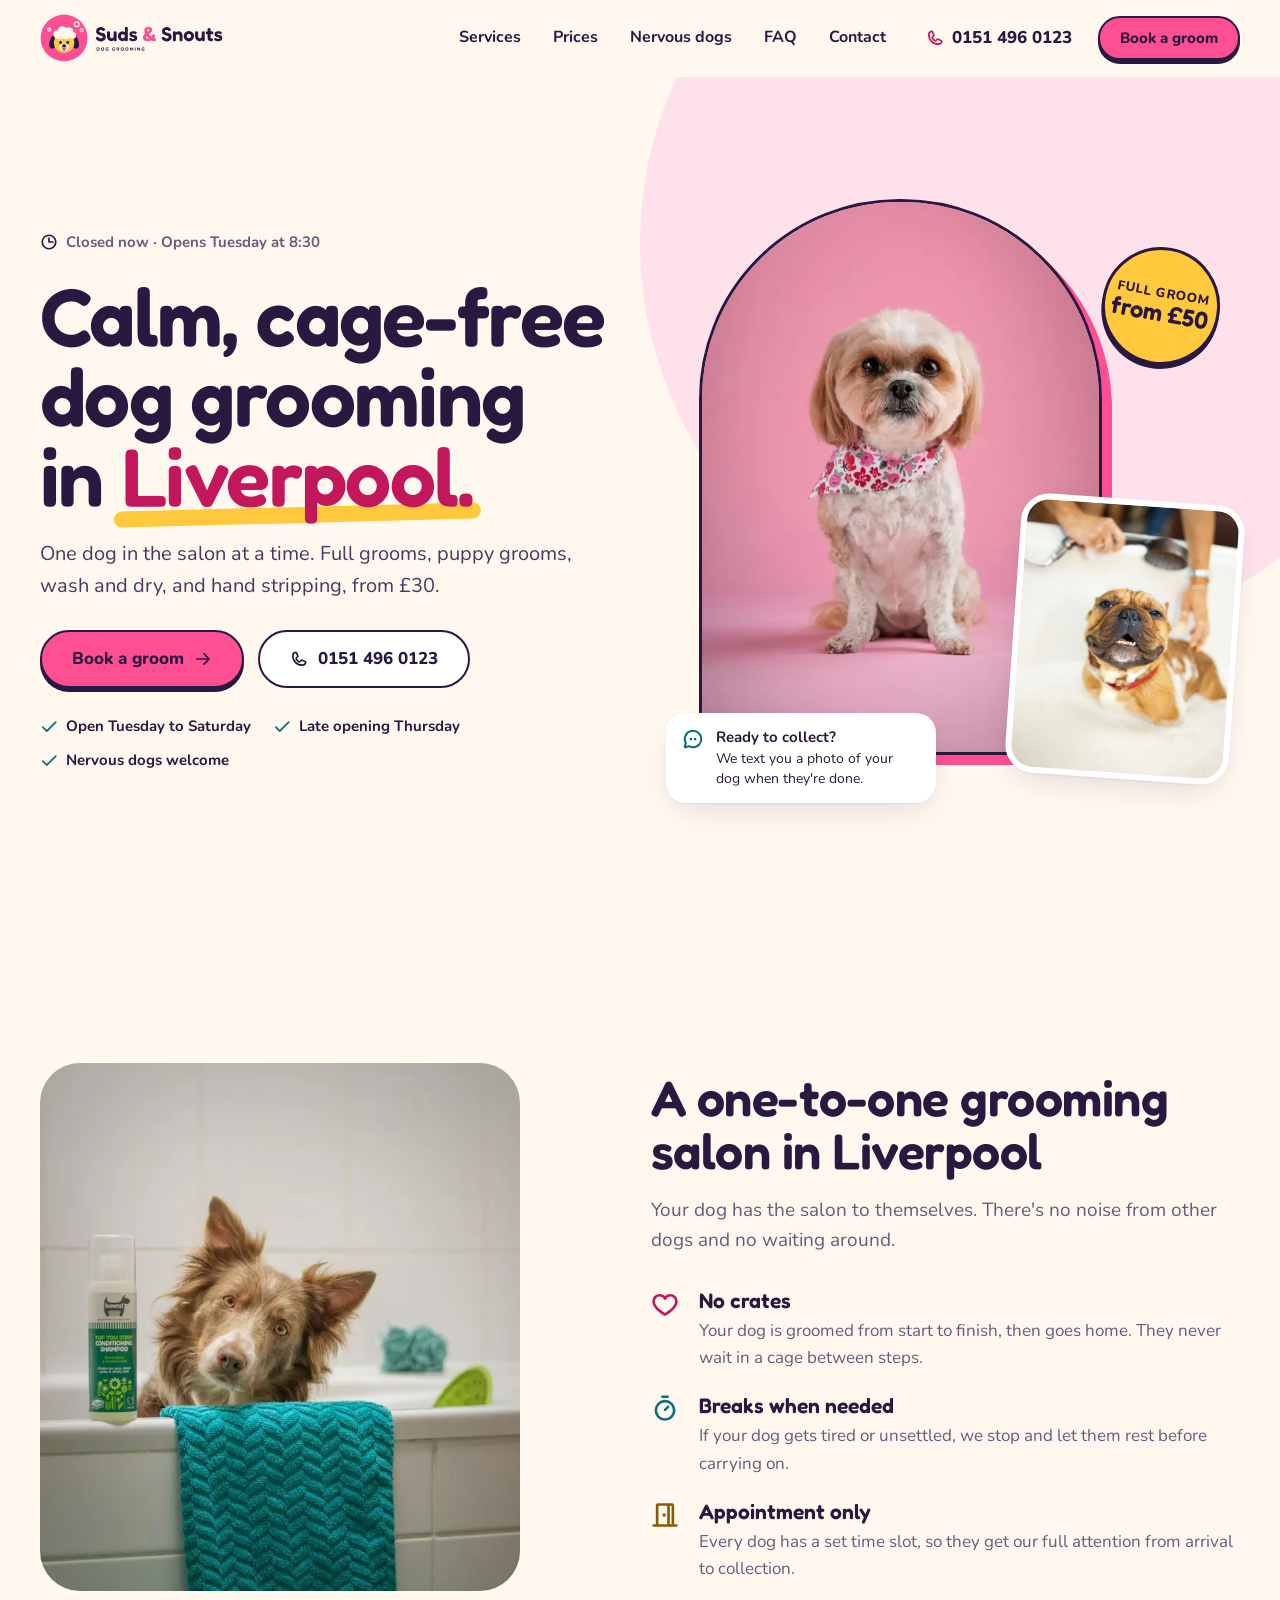
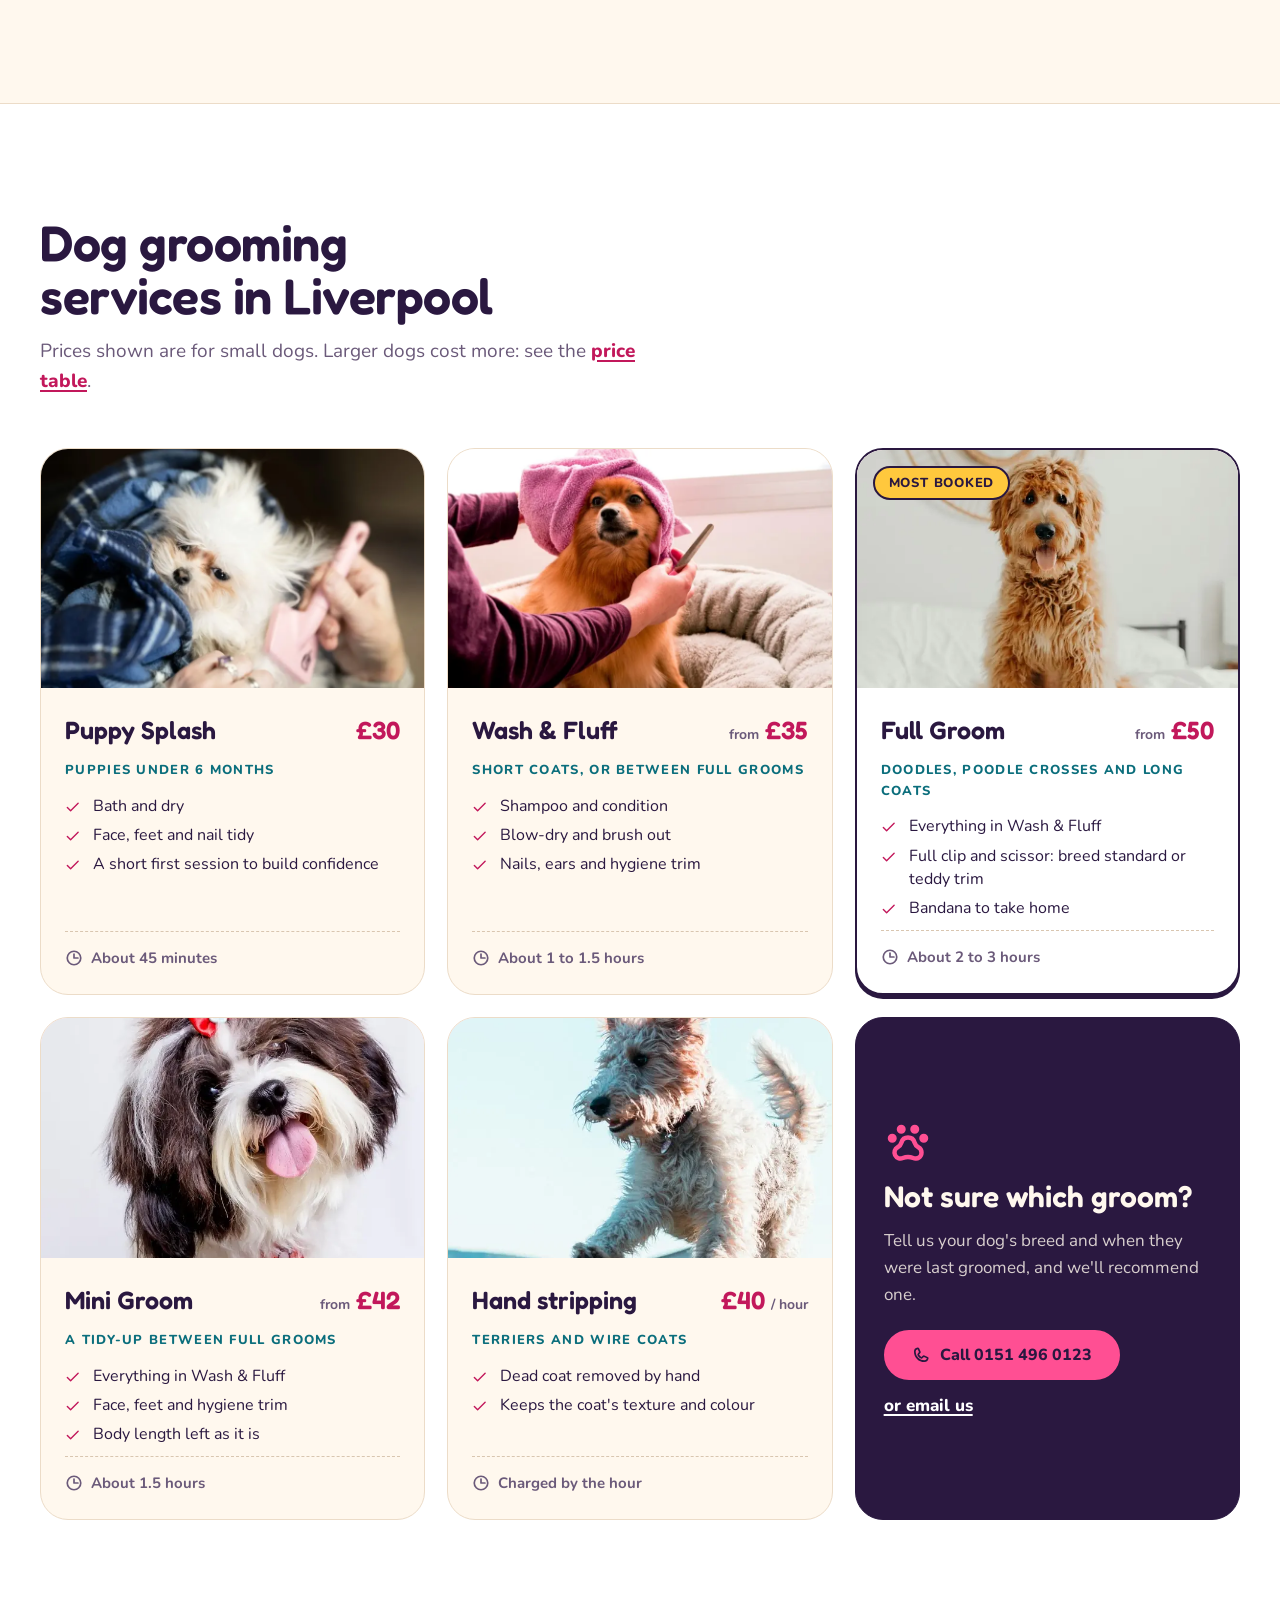
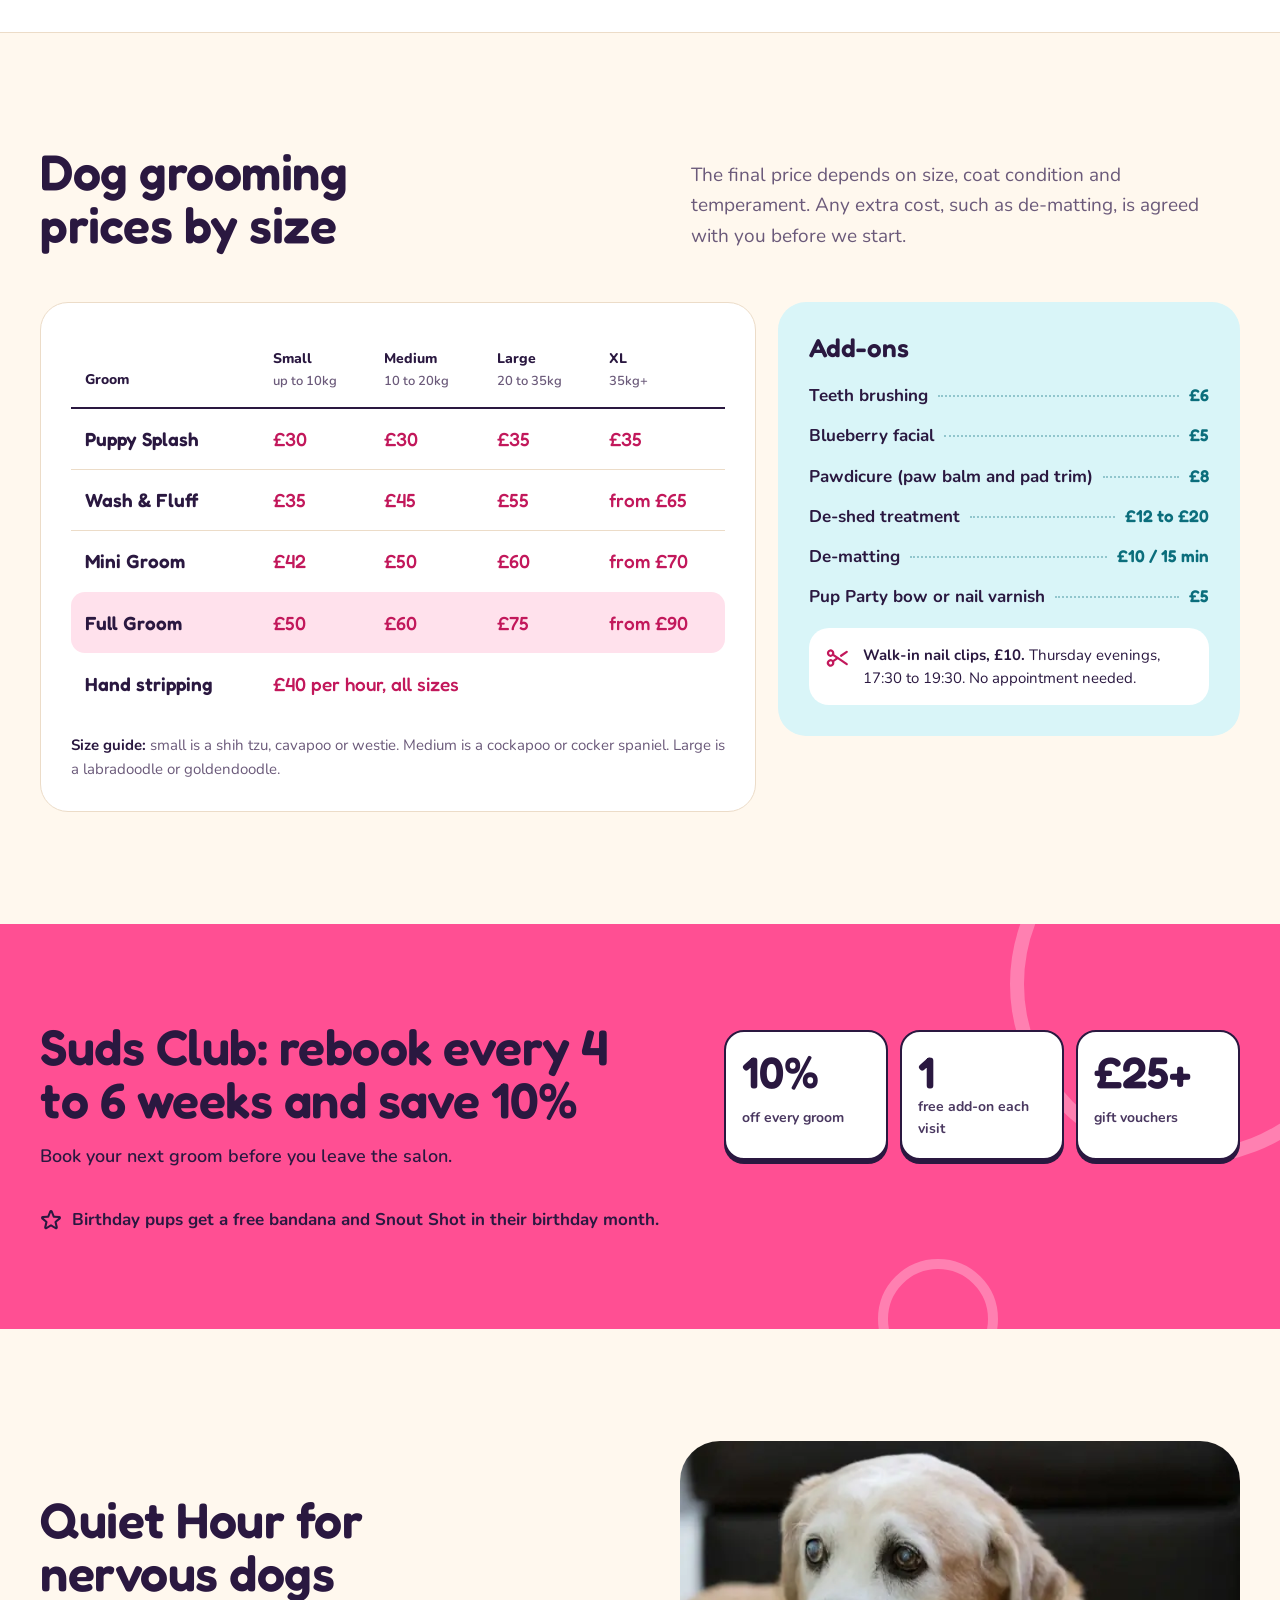
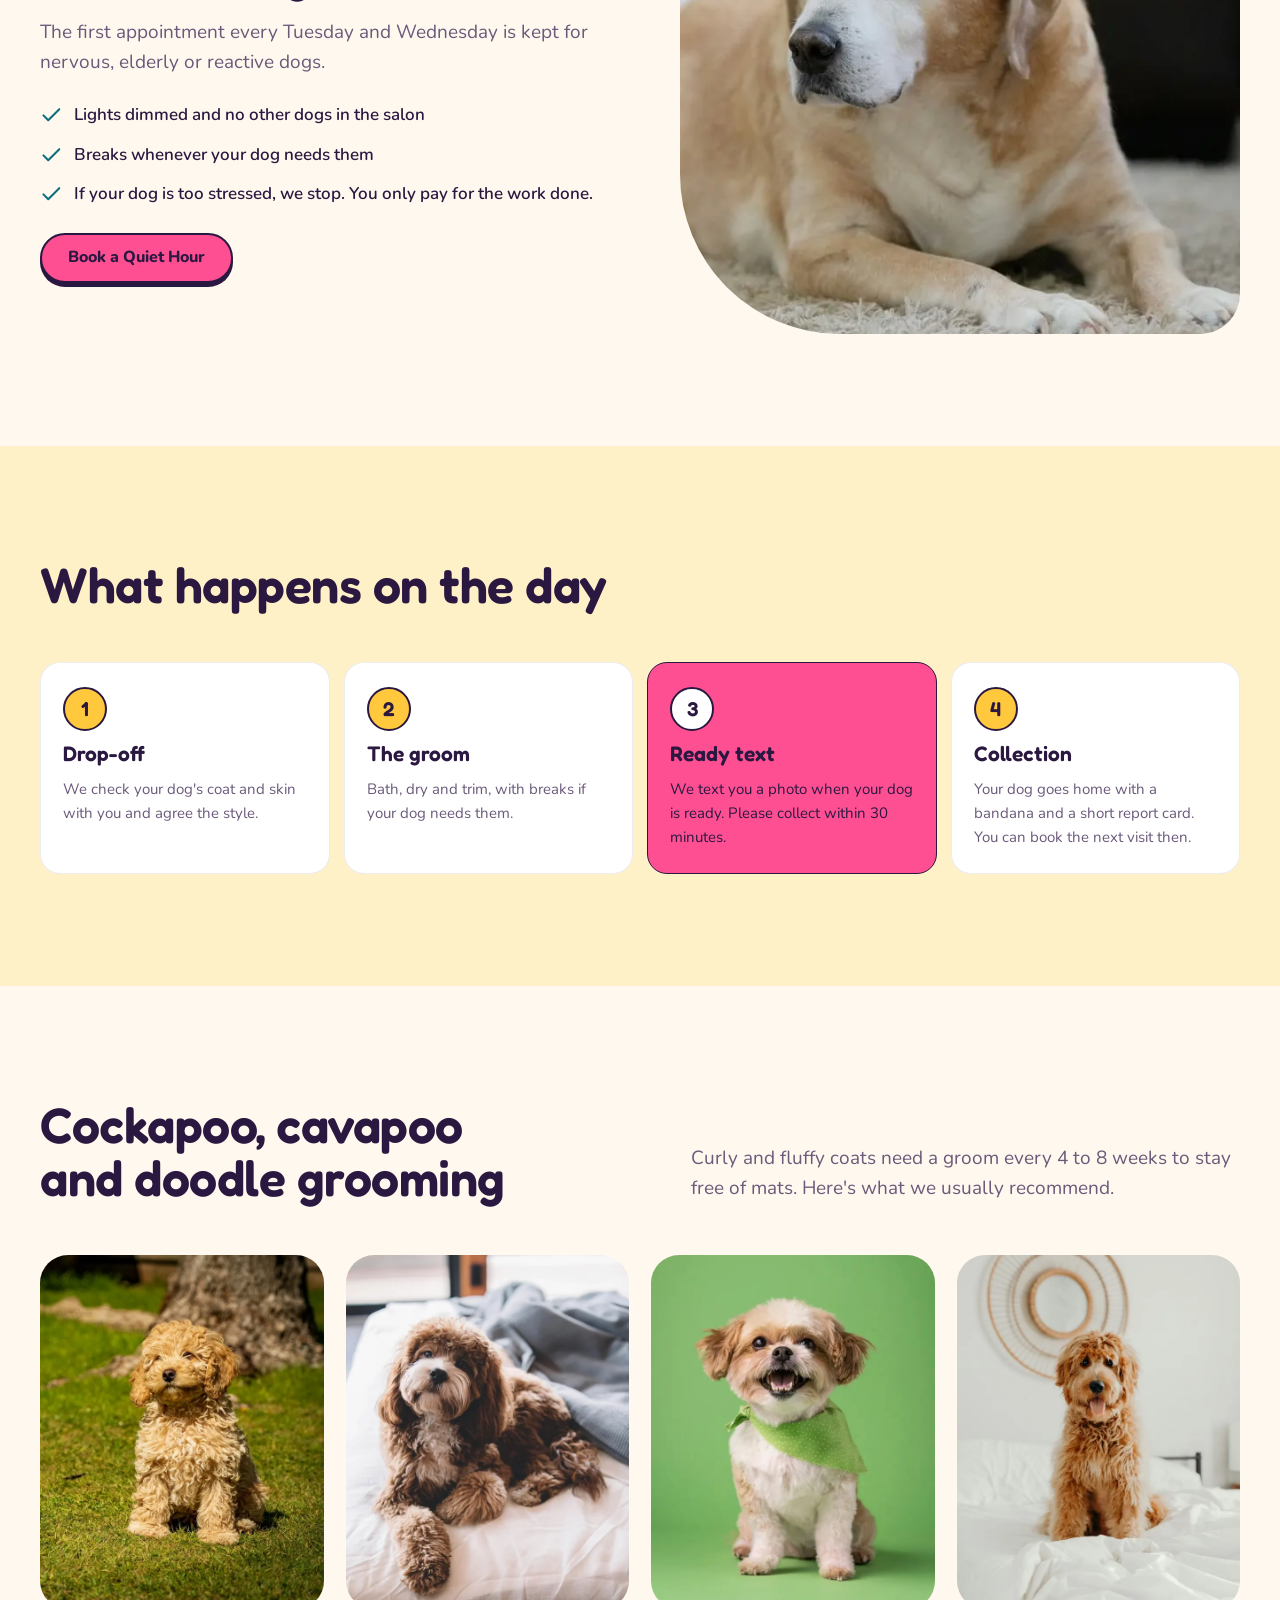
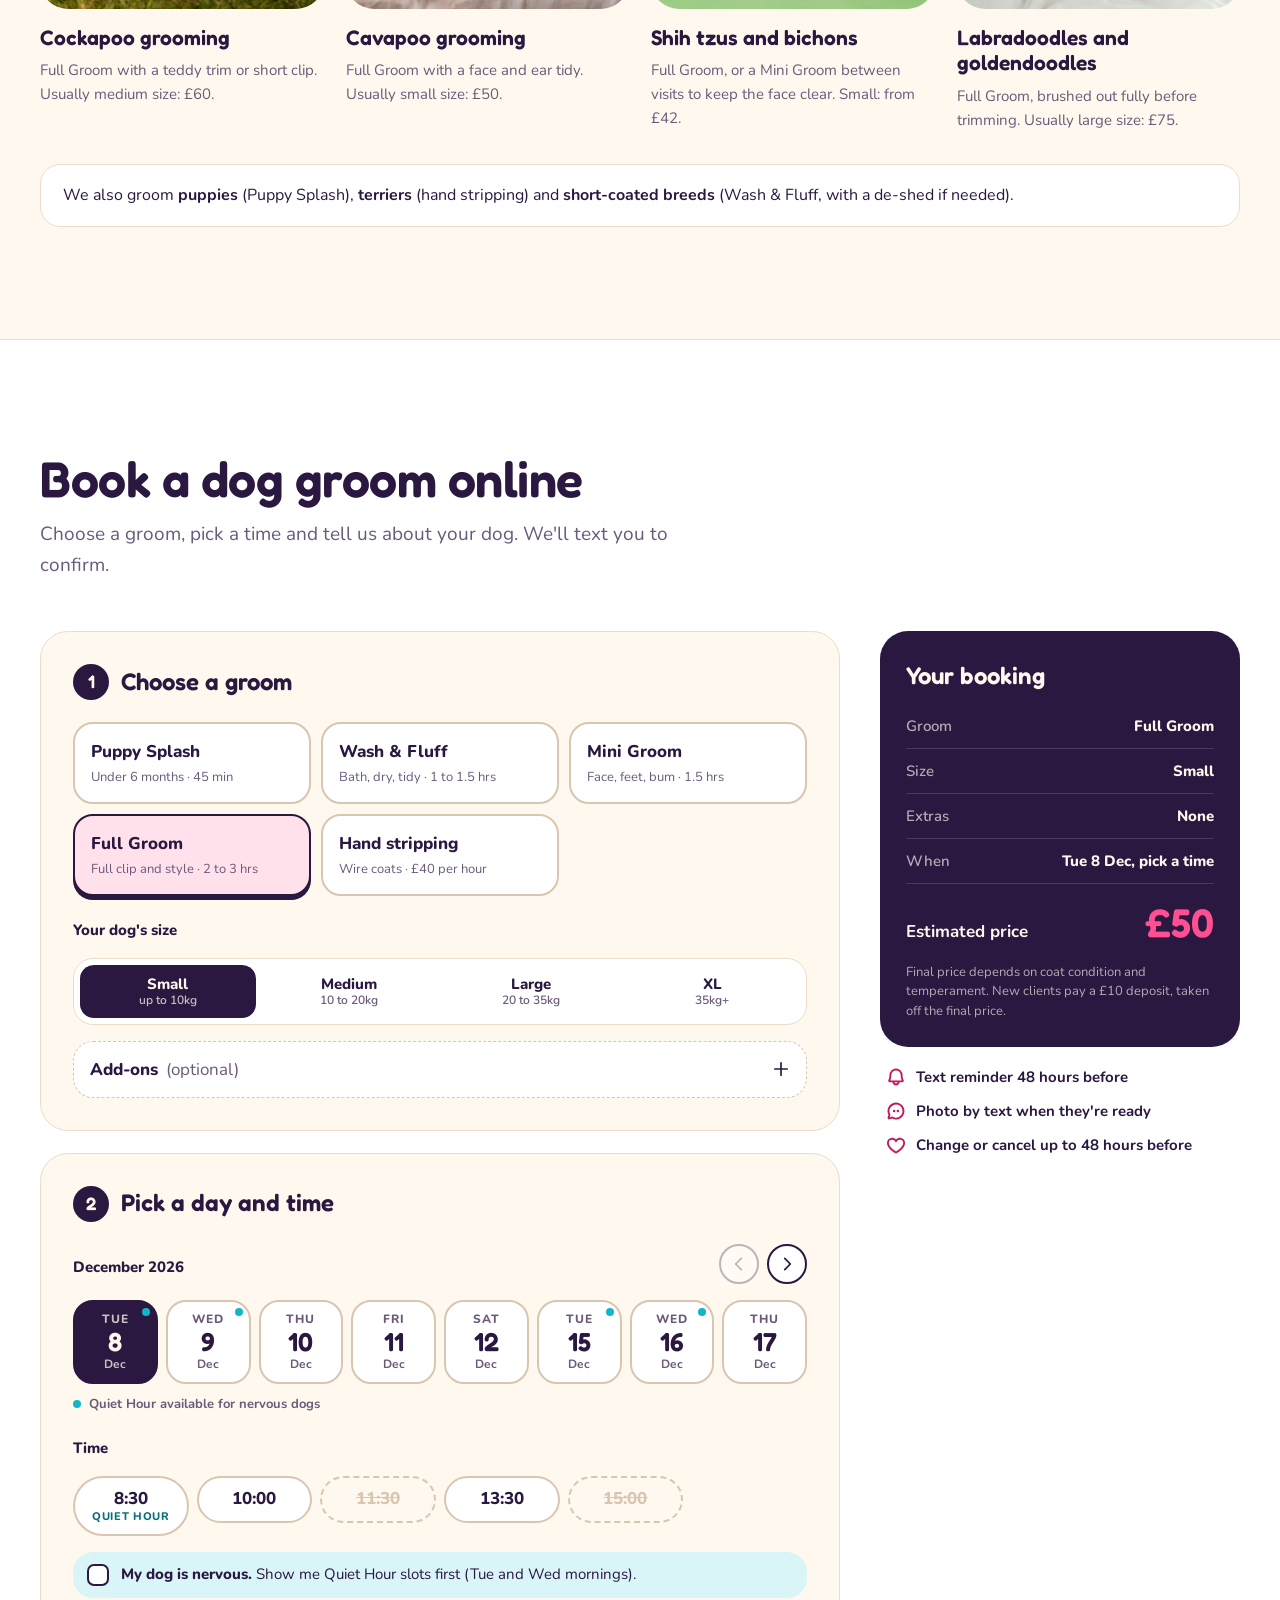
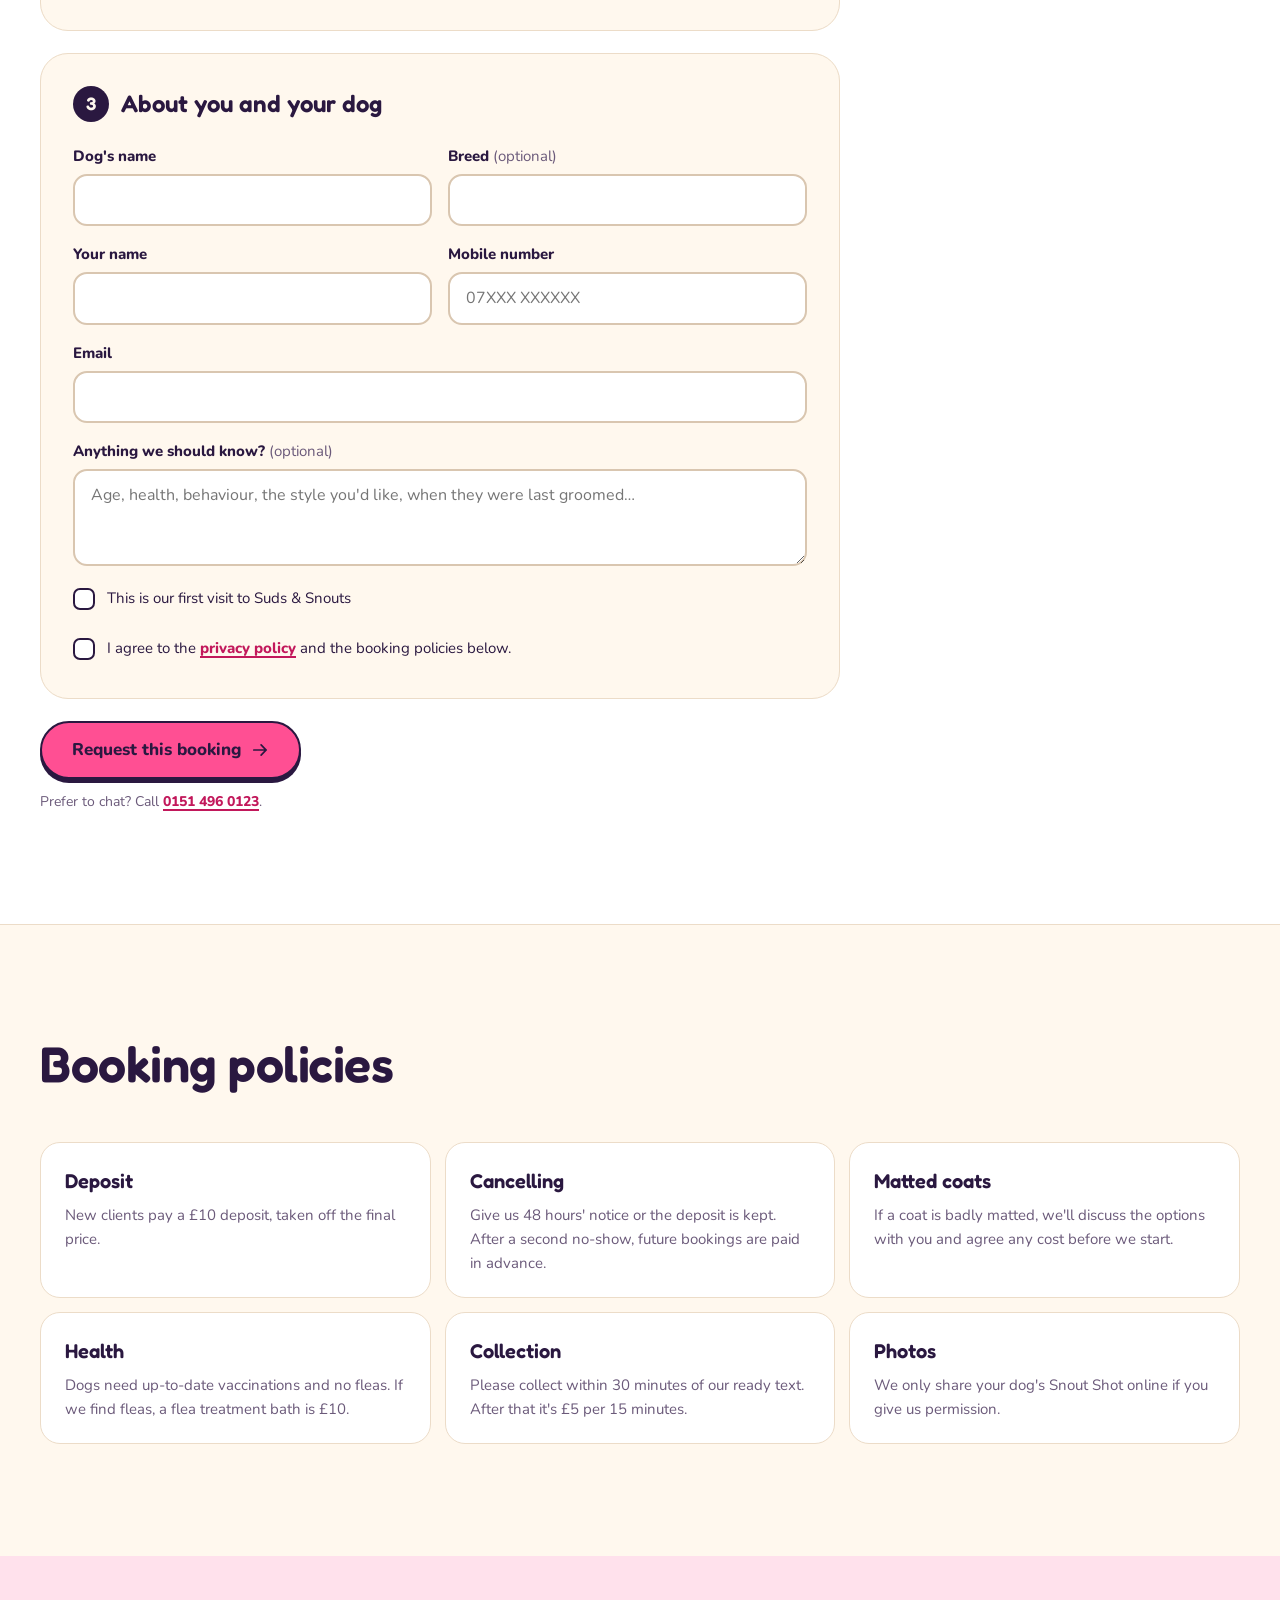
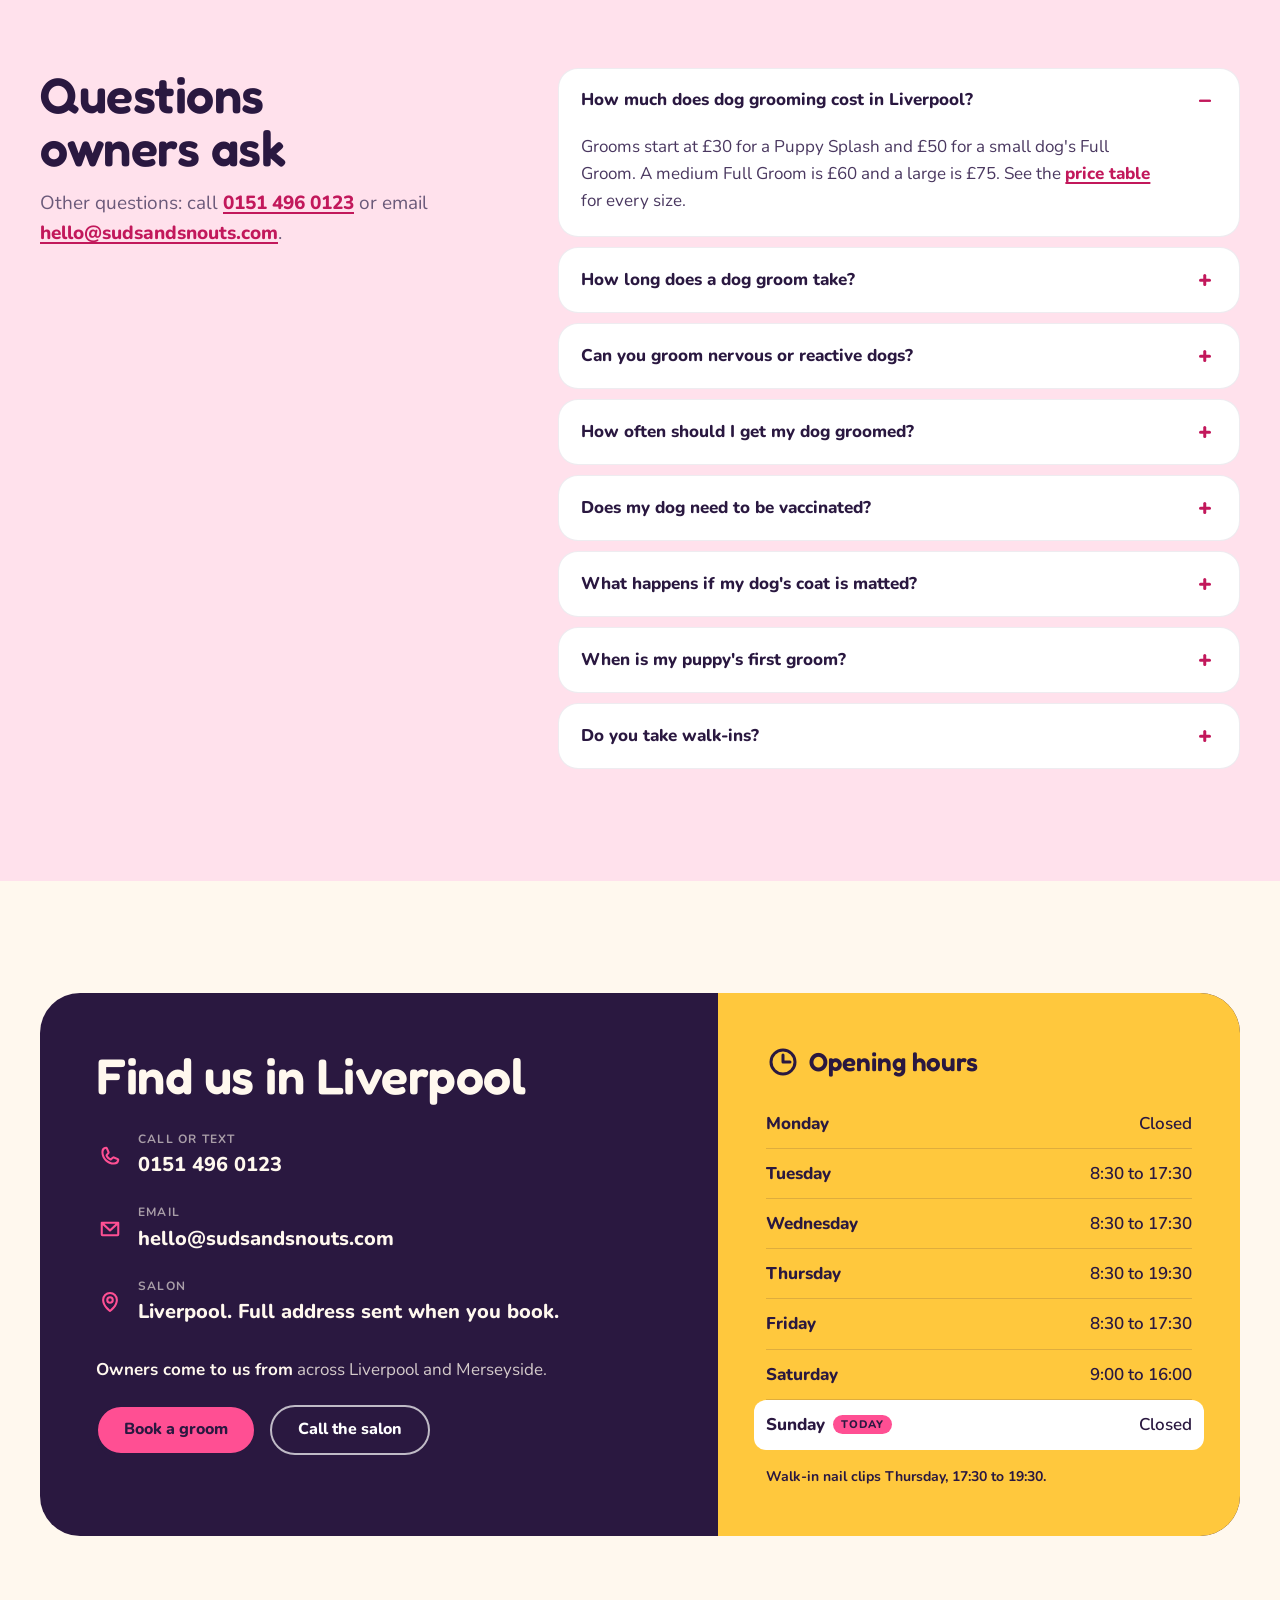
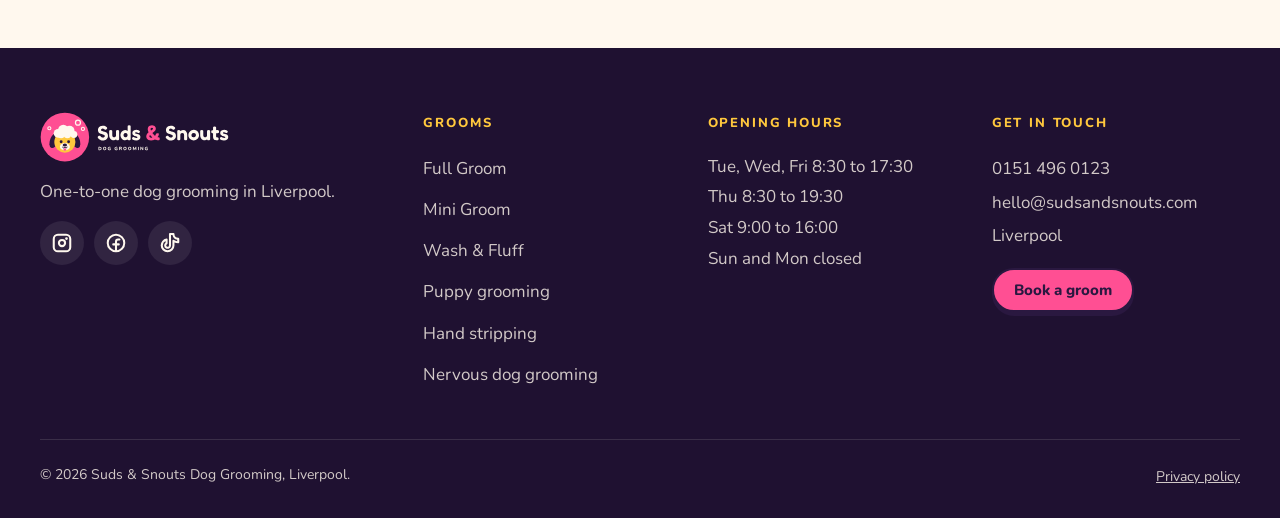
==== commit 600b41c4: "Replace round icon badges with plain icons - Opening status: glowing dot and pill swapped for a plai" ====
--- a/index.html
+++ b/index.html
@@ -315,7 +315,7 @@
     <section class="hero" id="top" aria-labelledby="hero-title">
       <div class="container hero-grid">
         <div class="hero-copy">
-          <p class="open-status" data-open-status><span class="dot" aria-hidden="true"></span><span data-open-text>Liverpool</span></p>
+          <p class="open-status" data-open-status><span class="icon icon-clock" aria-hidden="true"></span><span data-open-text>Liverpool</span></p>
           <h1 id="hero-title" class="hero-title">Calm, <span class="nowrap">cage-free</span> dog grooming in <span class="hl">Liverpool.</span></h1>
           <p class="hero-lead">One dog in the salon at a time. Full grooms, puppy grooms, wash and dry, and hand stripping, from £30.</p>
           <div class="btn-row">
--- a/css/styles.css
+++ b/css/styles.css
@@ -149,10 +149,11 @@
 .hero::before { content: ""; position: absolute; right: -12vw; top: -18vw; width: 62vw; height: 62vw; max-width: 900px; max-height: 900px; border-radius: 50%; background: var(--pink-soft); z-index: -1; }
 .hero-grid { display: grid; grid-template-columns: 1fr; gap: 48px; align-items: center; }
 .hero-copy { display: grid; gap: 22px; justify-items: start; }
-.open-status { display: inline-flex; align-items: center; gap: 10px; padding: 8px 16px 8px 12px; border-radius: var(--pill); background: var(--white); border: 1px solid var(--line); font-size: 14px; font-weight: 700; box-shadow: 0 1px 0 var(--line); }
-.open-status .dot { width: 10px; height: 10px; border-radius: 50%; background: var(--line-2); }
-.open-status.is-open .dot { background: #1fae63; box-shadow: 0 0 0 4px rgba(31,174,99,.18); }
-.open-status.is-closed .dot { background: var(--sunny); box-shadow: 0 0 0 4px rgba(255,200,61,.3); }
+.open-status { display: inline-flex; align-items: center; gap: 8px; font-size: 15px; font-weight: 700; color: var(--muted); }
+.open-status .icon { width: 18px; height: 18px; color: var(--ink); }
+.open-status.is-open { color: #146c3a; }
+.open-status.is-open .icon { color: #146c3a; }
+
 .hero-title { font-family: var(--display); font-weight: 600; font-size: clamp(44px, 6.4vw, 84px); line-height: .98; letter-spacing: -.02em; text-wrap: balance; max-width: 13ch; }
 .hl { position: relative; white-space: nowrap; color: var(--pink-ink); }
 .hl::after { content: ""; position: absolute; left: -2%; right: -2%; bottom: .02em; height: .2em; background: var(--sunny); border-radius: 99px; z-index: -1; transform: rotate(-1.5deg); }
@@ -160,8 +161,7 @@
 .hero-copy .btn-row { margin-top: 6px; }
 .hero-points { display: flex; flex-wrap: wrap; gap: 10px 22px; margin-top: 4px; font-weight: 700; font-size: 15px; }
 .hero-points li { display: inline-flex; align-items: center; gap: 8px; }
-.hero-points .icon { width: 20px; height: 20px; padding: 3px; border-radius: 50%; background-color: var(--teal-ink); color: var(--teal-ink); -webkit-mask: none; mask: none; position: relative; }
-.hero-points .icon::after { content: ""; position: absolute; inset: 4px; background: #fff; -webkit-mask: var(--i) center / contain no-repeat; mask: var(--i) center / contain no-repeat; }
+.hero-points .icon { width: 18px; height: 18px; color: var(--teal-ink); }
 
 .hero-media { position: relative; width: min(100%, 560px); margin-inline: auto; aspect-ratio: 1 / 1.08; }
 .hero-photo { position: absolute; overflow: hidden; background: var(--pink-soft); }
@@ -173,8 +173,8 @@
 .hero-sticker span { font-weight: 800; font-size: 13px; text-transform: uppercase; letter-spacing: .06em; }
 .hero-sticker strong { font-family: var(--display); font-weight: 600; font-size: 24px; }
 .hero-card { position: absolute; left: -2%; bottom: 0; max-width: 270px; display: flex; gap: 12px; align-items: flex-start; padding: 14px 16px; background: var(--white); border-radius: var(--r-md); box-shadow: var(--soft-shadow); font-size: 14px; line-height: 1.45; }
-.hero-card .icon { width: 36px; height: 36px; padding: 8px; border-radius: 50%; background-color: var(--teal-soft); color: var(--teal-ink); -webkit-mask: none; mask: none; position: relative; }
-.hero-card .icon::after { content: ""; position: absolute; inset: 8px; background: var(--teal-ink); -webkit-mask: var(--i) center / contain no-repeat; mask: var(--i) center / contain no-repeat; }
+.hero-card .icon { width: 22px; height: 22px; color: var(--teal-ink); margin-top: 1px; }
+
 .hero-card strong { display: block; font-size: 15px; }
 @media (min-width: 900px) {
   .hero-grid { grid-template-columns: 1.02fr 1fr; gap: 56px; min-height: min(calc(92vh - var(--header-h)), 720px); }
@@ -188,14 +188,14 @@
 .promise-tag strong { display: grid; place-items: center; width: 34px; height: 34px; border-radius: 50%; background: var(--pink); font-family: var(--display); font-size: 20px; }
 .promise-copy { display: grid; gap: 18px; }
 .promise-points { display: grid; gap: 22px; margin-top: 14px; }
-.promise-points li { display: grid; grid-template-columns: 52px 1fr; gap: 16px; align-items: start; }
+.promise-points li { display: grid; grid-template-columns: 32px 1fr; gap: 16px; align-items: start; }
 .promise-points h3 { font-family: var(--display); font-weight: 600; font-size: 21px; line-height: 1.2; margin-bottom: 4px; }
 .promise-points p { color: var(--muted); }
-.pp-icon { display: grid; place-items: center; width: 52px; height: 52px; border-radius: 16px; }
-.pp-icon .icon { width: 26px; height: 26px; }
-.pp-pink { background: var(--pink-soft); color: var(--pink-ink); }
-.pp-teal { background: var(--teal-soft); color: var(--teal-ink); }
-.pp-sunny { background: var(--sunny-soft); color: #8a5a00; }
+.pp-icon { display: block; padding-top: 2px; }
+.pp-icon .icon { width: 28px; height: 28px; }
+.pp-pink { color: var(--pink-ink); }
+.pp-teal { color: var(--teal-ink); }
+.pp-sunny { color: #8a5a00; }
 @media (min-width: 900px) { .promise-grid { grid-template-columns: .9fr 1fr; gap: 80px; } }
 
 /* Services */
@@ -219,8 +219,8 @@
 .service-for { font-size: 13px; font-weight: 800; text-transform: uppercase; letter-spacing: .1em; color: var(--teal-ink); }
 .ticks { display: grid; gap: 6px; margin-top: 4px; }
 .ticks li { position: relative; padding-left: 28px; font-size: 16px; line-height: 1.45; }
-.ticks li::before { content: ""; position: absolute; left: 0; top: 2px; width: 18px; height: 18px; border-radius: 50%; background: var(--pink-soft); }
-.ticks li::after { content: ""; position: absolute; left: 4px; top: 6px; width: 10px; height: 10px; background: var(--pink-ink); -webkit-mask: url("../assets/icons/phosphor-bold/check-bold.svg") center / contain no-repeat; mask: url("../assets/icons/phosphor-bold/check-bold.svg") center / contain no-repeat; }
+
+.ticks li::after { content: ""; position: absolute; left: 0; top: 4px; width: 15px; height: 15px; background: var(--pink-ink); -webkit-mask: url("../assets/icons/phosphor-bold/check-bold.svg") center / contain no-repeat; mask: url("../assets/icons/phosphor-bold/check-bold.svg") center / contain no-repeat; }
 .duration { display: flex; align-items: center; gap: 8px; margin-top: auto; padding-top: 14px; border-top: 1px dashed var(--line-2); font-size: 15px; font-weight: 700; color: var(--muted); }
 .duration .icon { width: 18px; height: 18px; }
 .service-card-featured { border: 2px solid var(--ink); box-shadow: var(--pop); background: var(--white); }
@@ -444,11 +444,9 @@
 .faq-item summary { list-style: none; display: flex; align-items: center; justify-content: space-between; gap: 16px; padding: 20px 22px; cursor: pointer; }
 .faq-item summary::-webkit-details-marker { display: none; }
 .faq-item summary h3 { font-size: 17px; font-weight: 800; line-height: 1.35; }
-.faq-icon { position: relative; flex: none; width: 32px; height: 32px; border-radius: 50%; background: var(--pink-soft); }
+.faq-icon { position: relative; flex: none; width: 24px; height: 24px; }
 .faq-icon::before, .faq-icon::after { content: ""; position: absolute; left: 50%; top: 50%; width: 12px; height: 2.5px; border-radius: 2px; background: var(--pink-ink); transform: translate(-50%, -50%); transition: transform 220ms var(--ease); }
 .faq-icon::after { transform: translate(-50%, -50%) rotate(90deg); }
-.faq-item[open] .faq-icon { background: var(--pink); }
-.faq-item[open] .faq-icon::before, .faq-item[open] .faq-icon::after { background: var(--ink); }
 .faq-item[open] .faq-icon::after { transform: translate(-50%, -50%) rotate(0deg); }
 .faq-answer { overflow: hidden; }
 .faq-answer p { padding: 0 22px 22px; color: var(--ink-2); max-width: 62ch; }
@@ -460,7 +458,7 @@
 .contact-lines a, .cl-plain { display: flex; align-items: center; gap: 14px; text-decoration: none; font-weight: 800; font-size: clamp(17px, 2vw, 20px); padding: 6px 0; }
 .contact-lines a:hover span:last-child { text-decoration: underline; text-underline-offset: 4px; }
 .contact-lines small { display: block; font-size: 12px; font-weight: 700; letter-spacing: .1em; text-transform: uppercase; color: rgba(255,248,238,.6); }
-.cl-icon { display: grid; place-items: center; width: 48px; height: 48px; border-radius: 50%; background: rgba(255,255,255,.08); flex: none; }
+.cl-icon { display: grid; place-items: center; width: 28px; flex: none; }
 .cl-icon .icon { width: 22px; height: 22px; color: var(--pink); }
 .areas { color: rgba(255,248,238,.8); max-width: 52ch; }
 .areas strong { color: var(--cream); }
